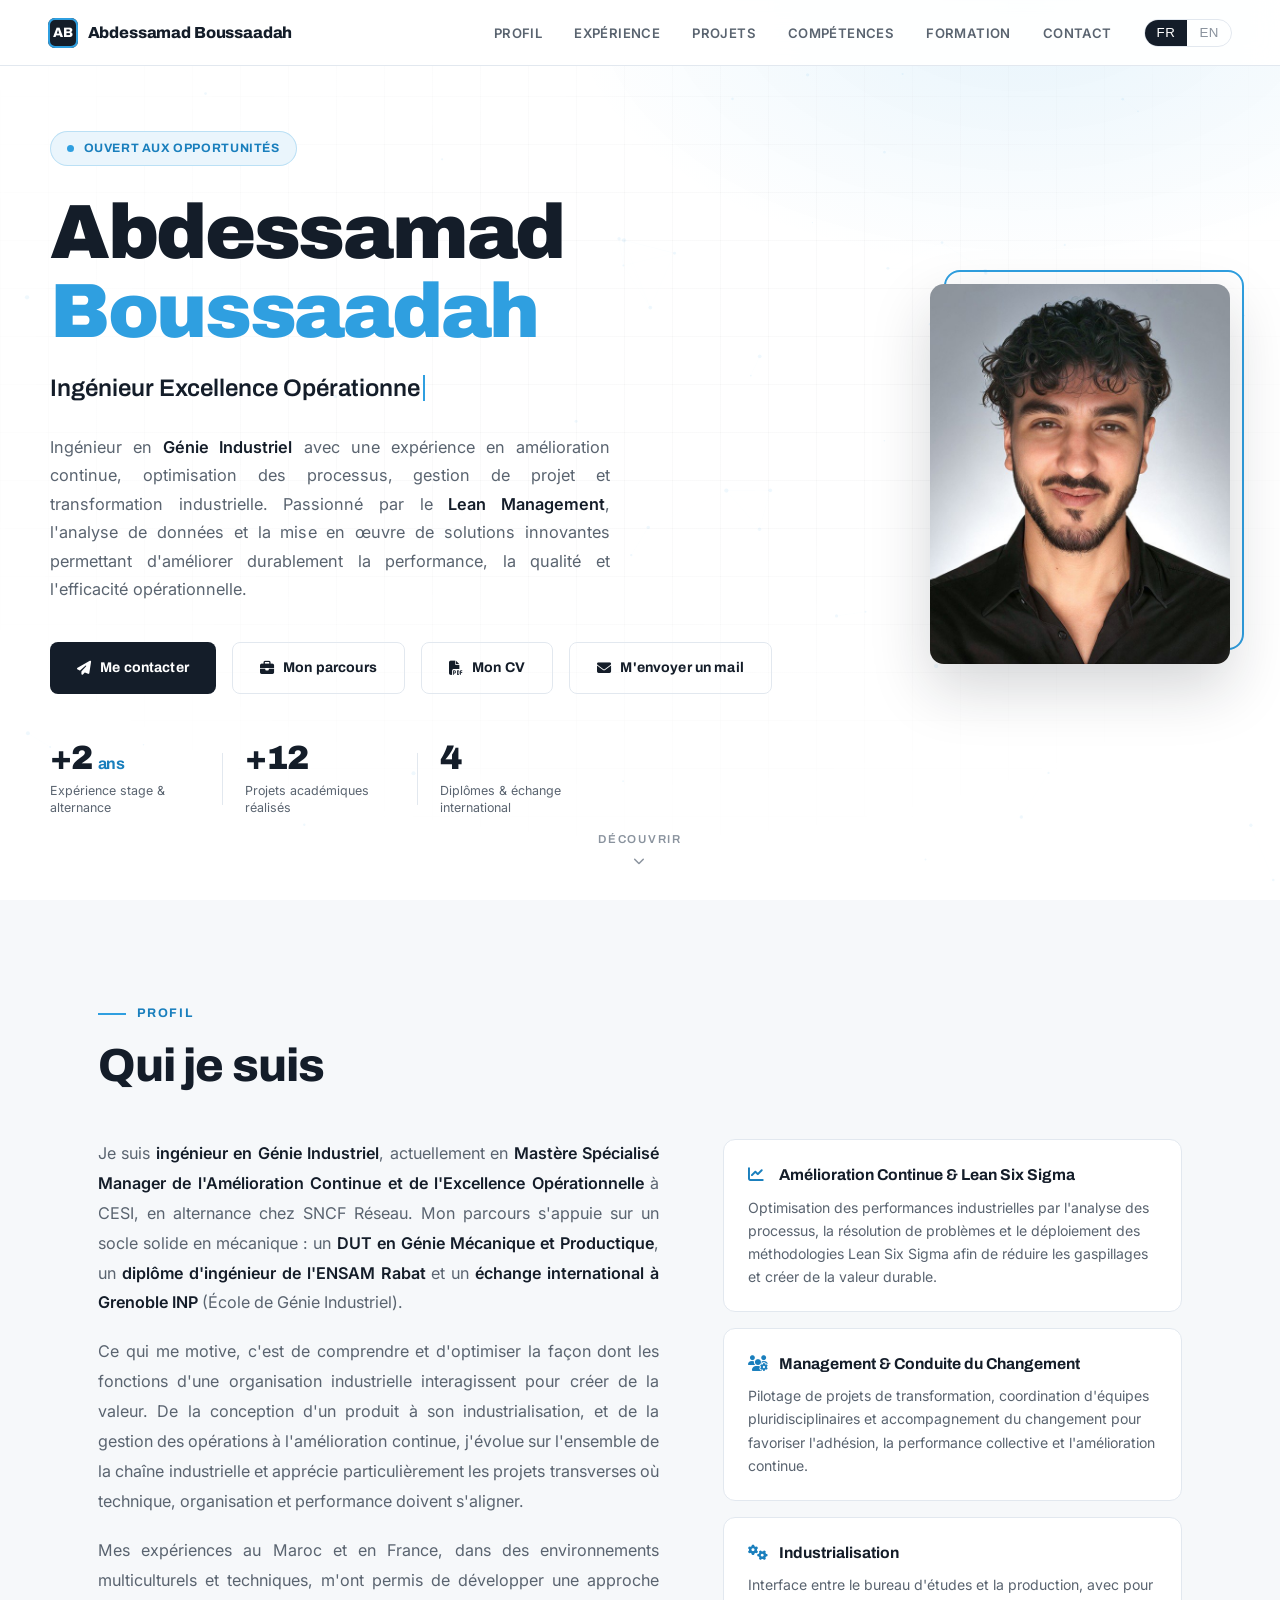
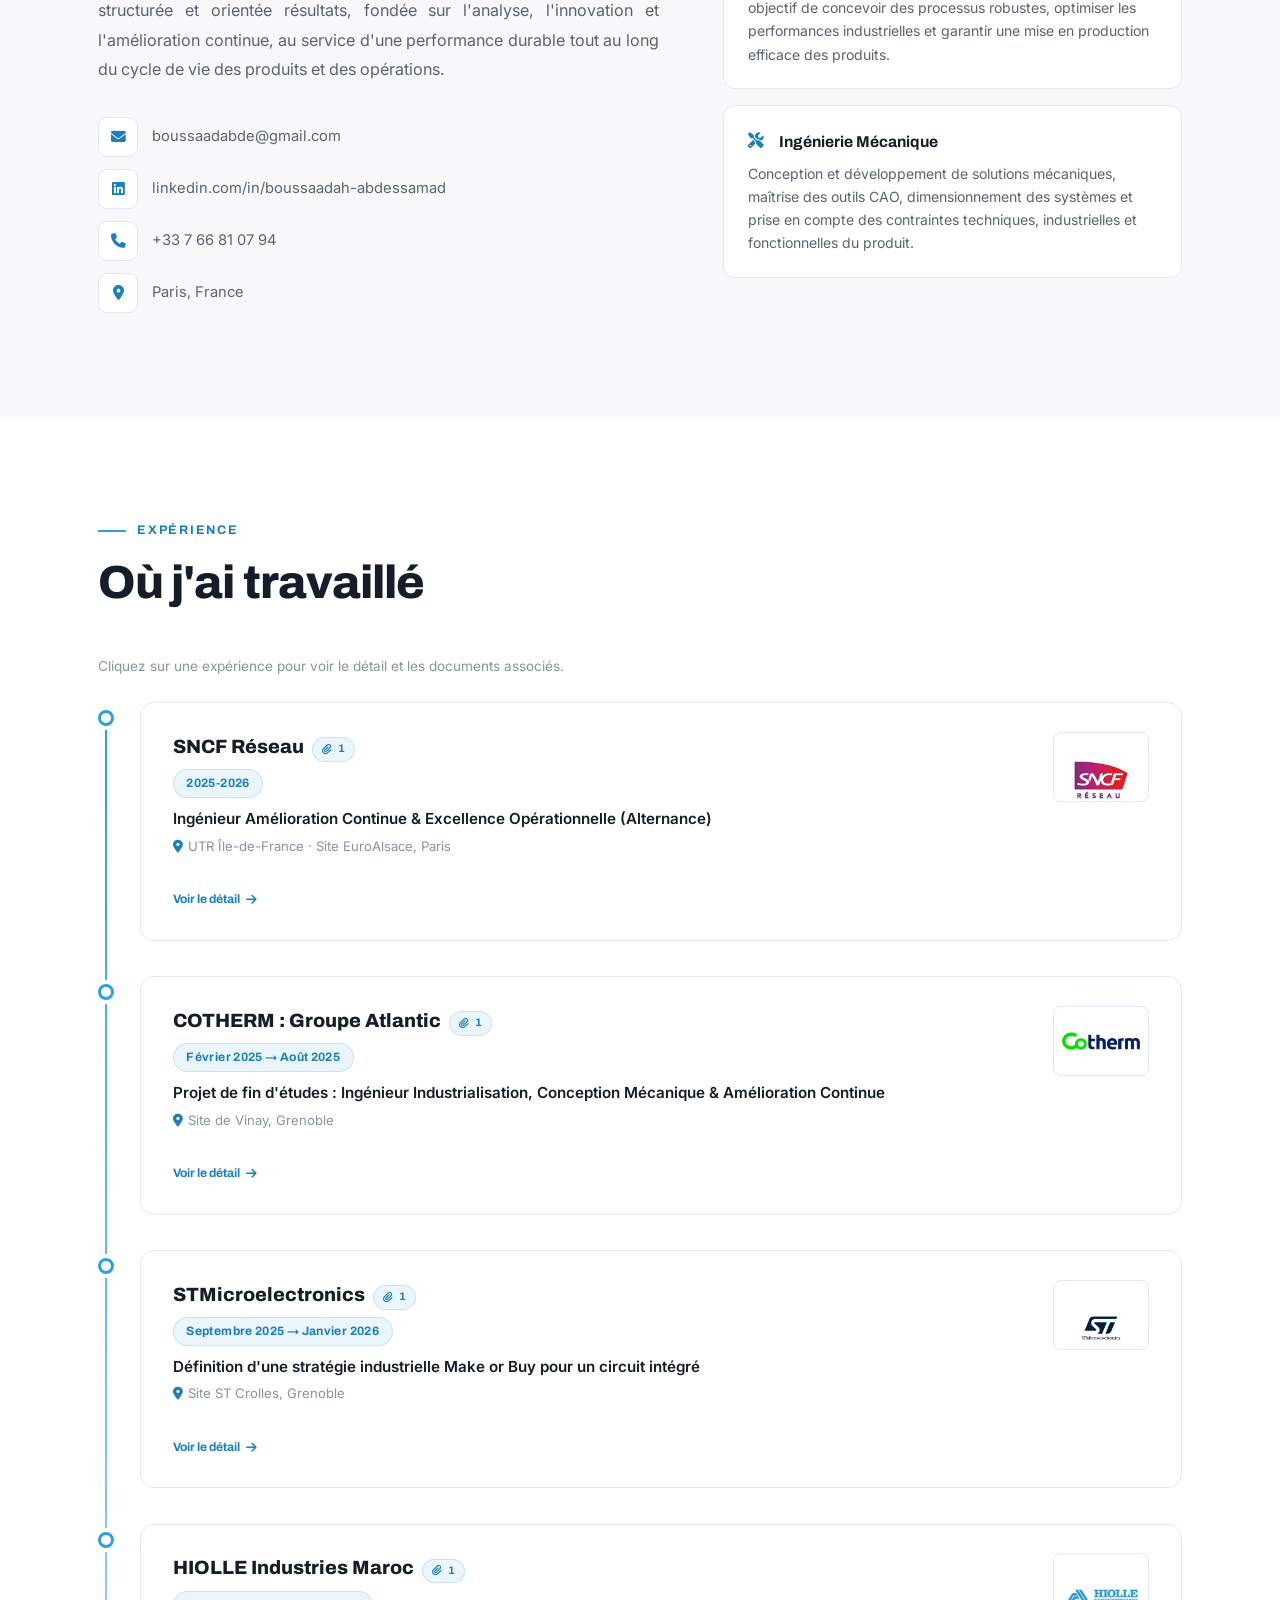
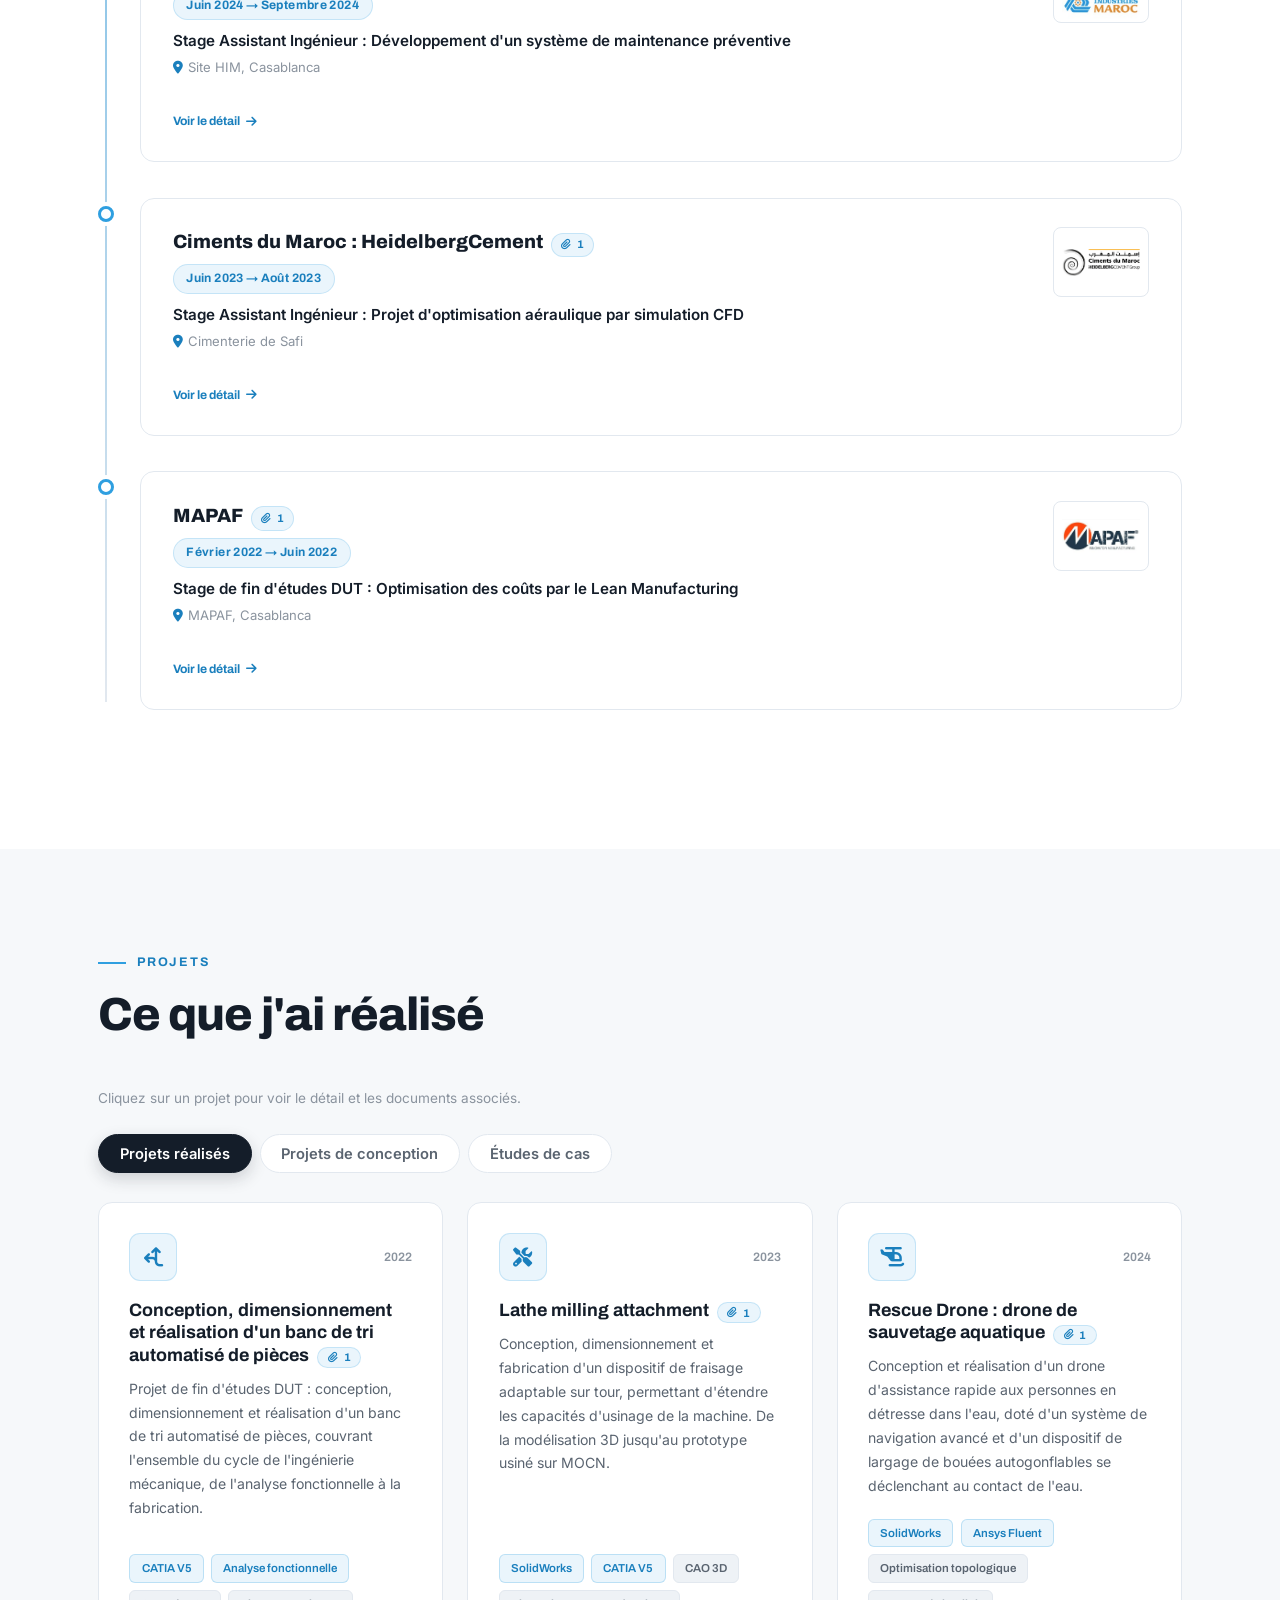
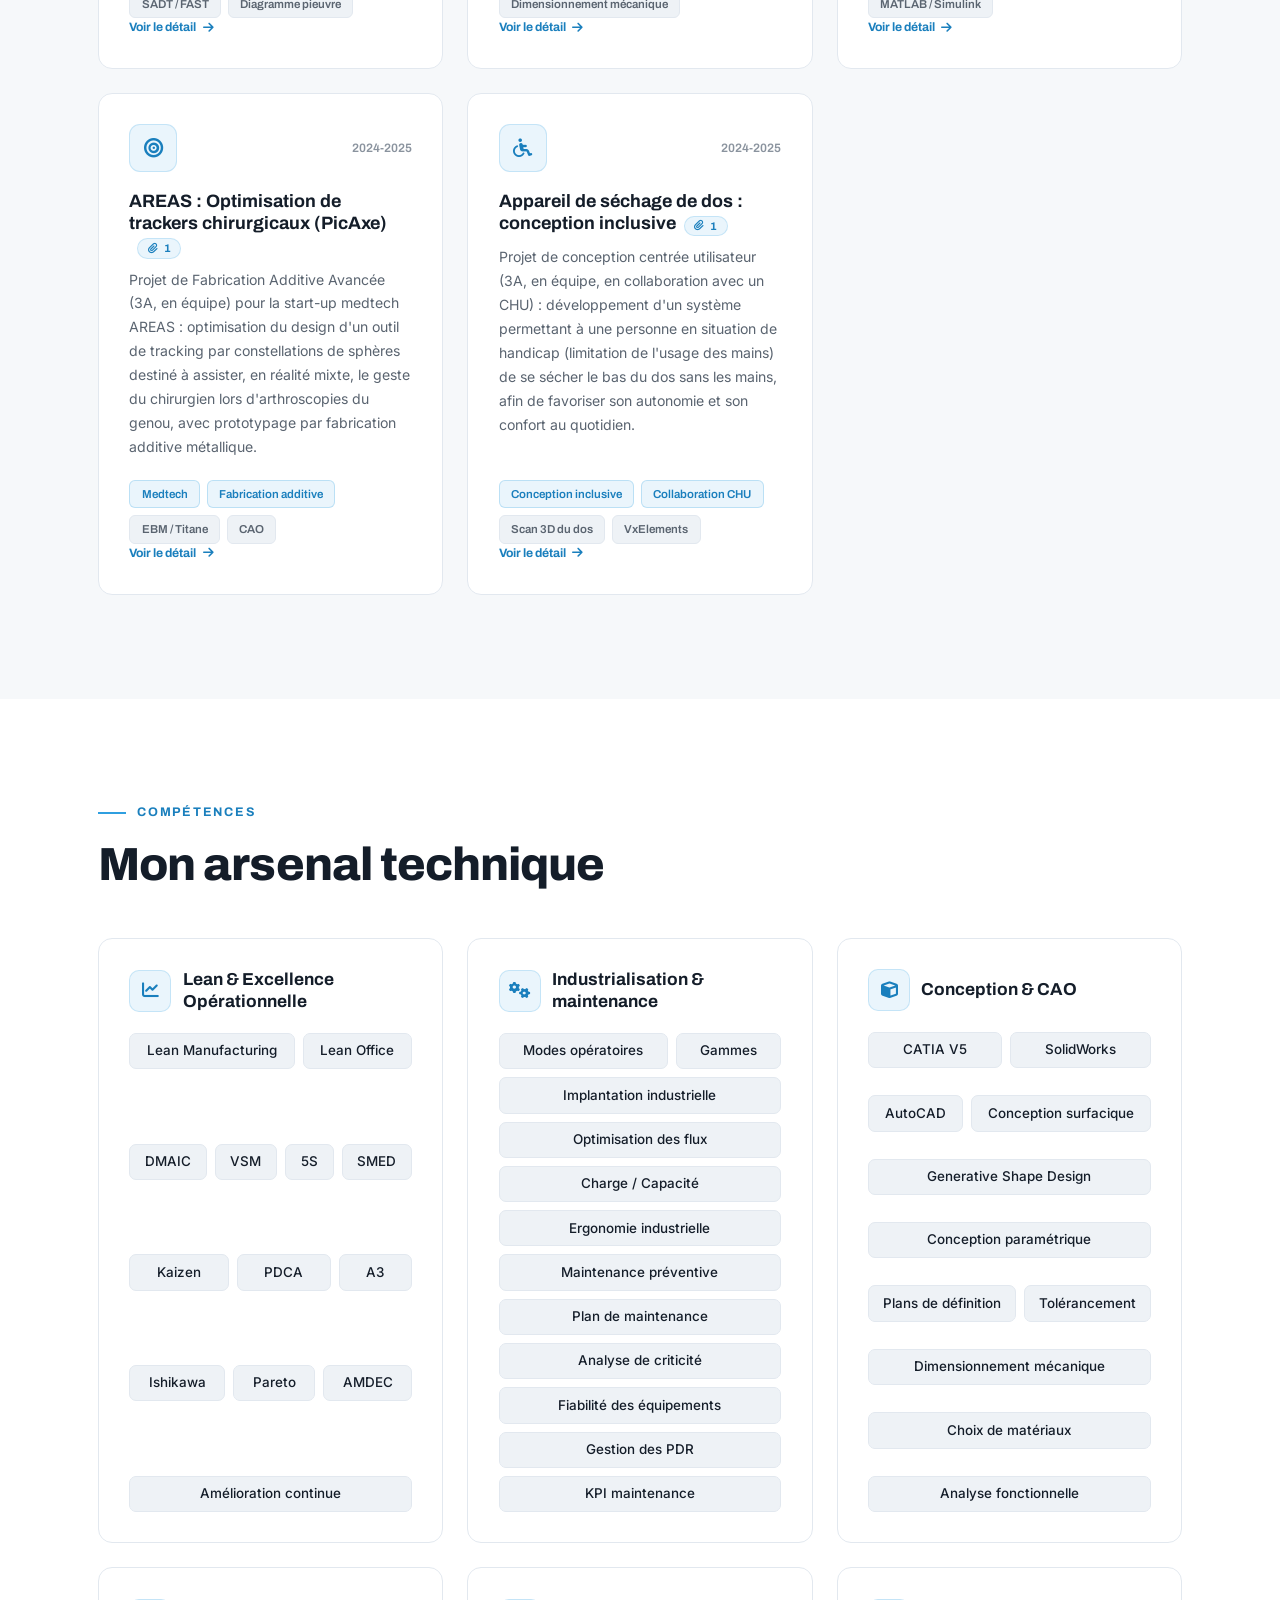
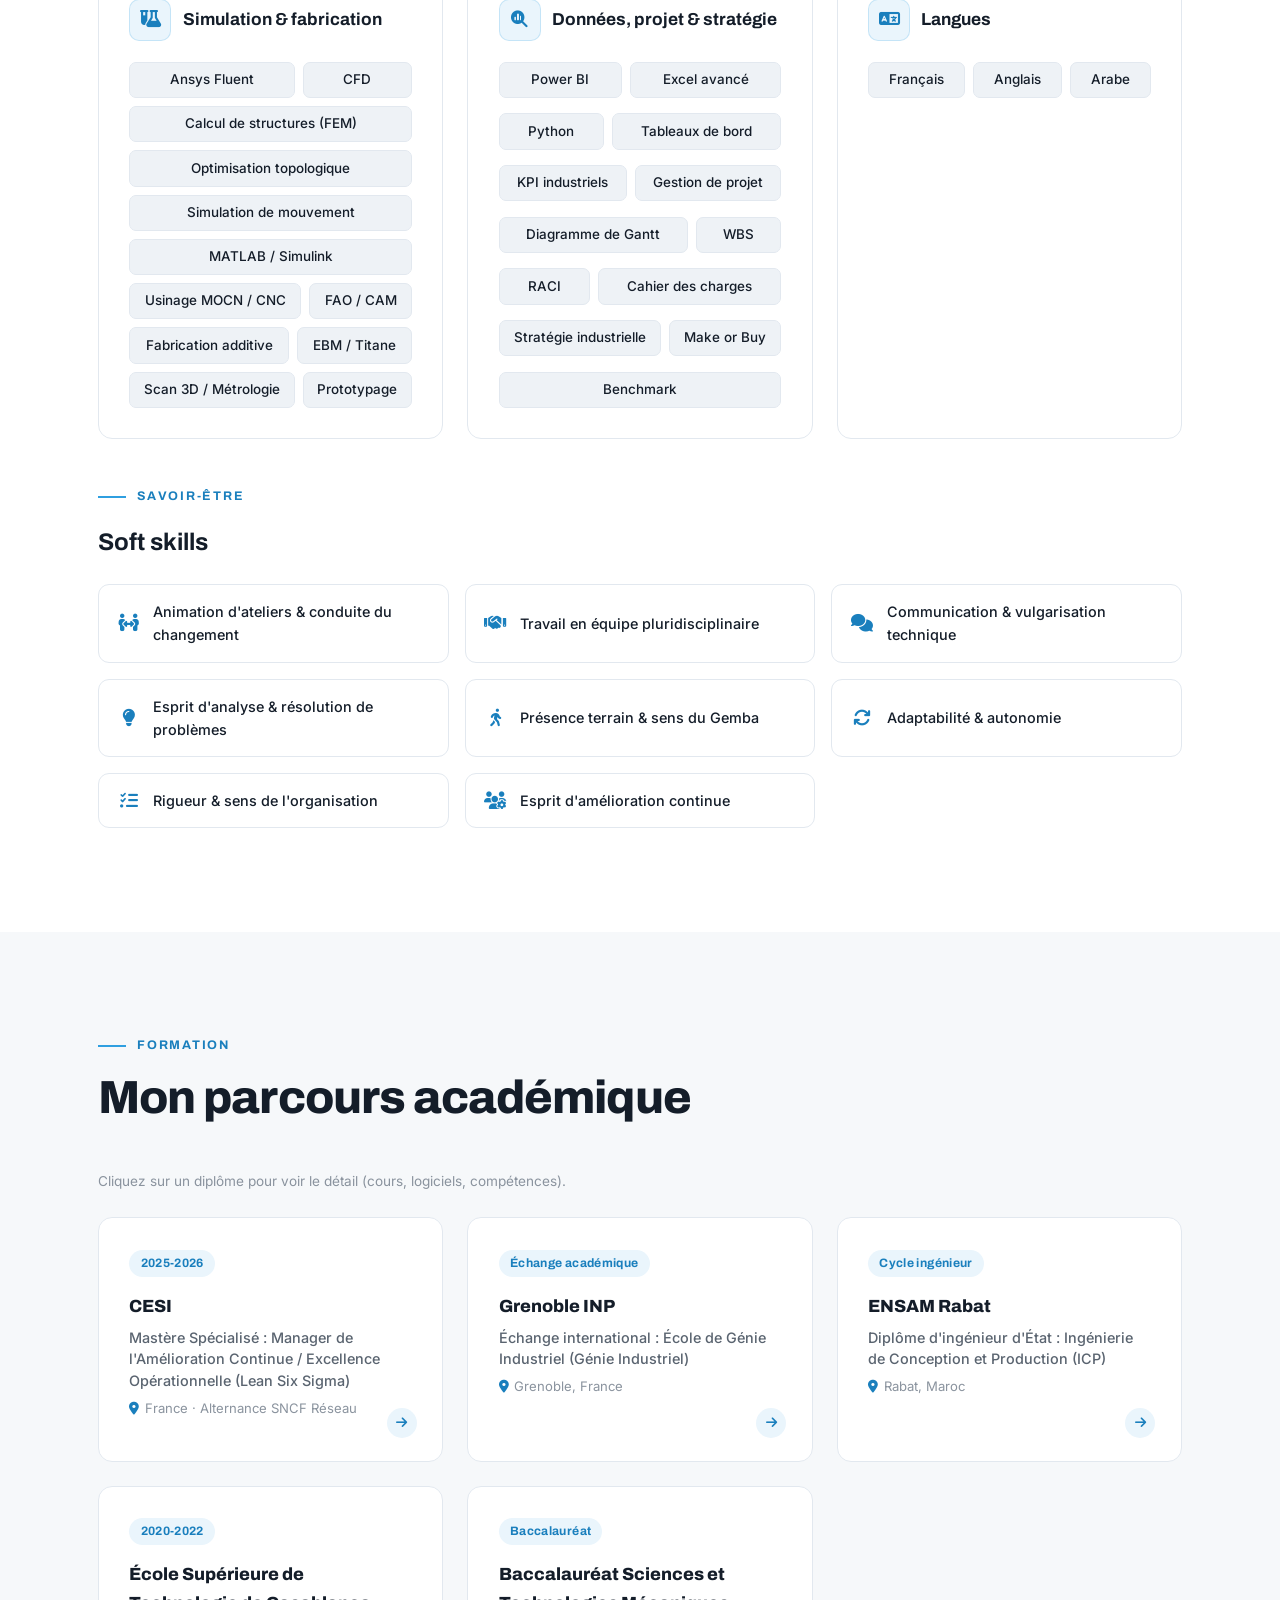
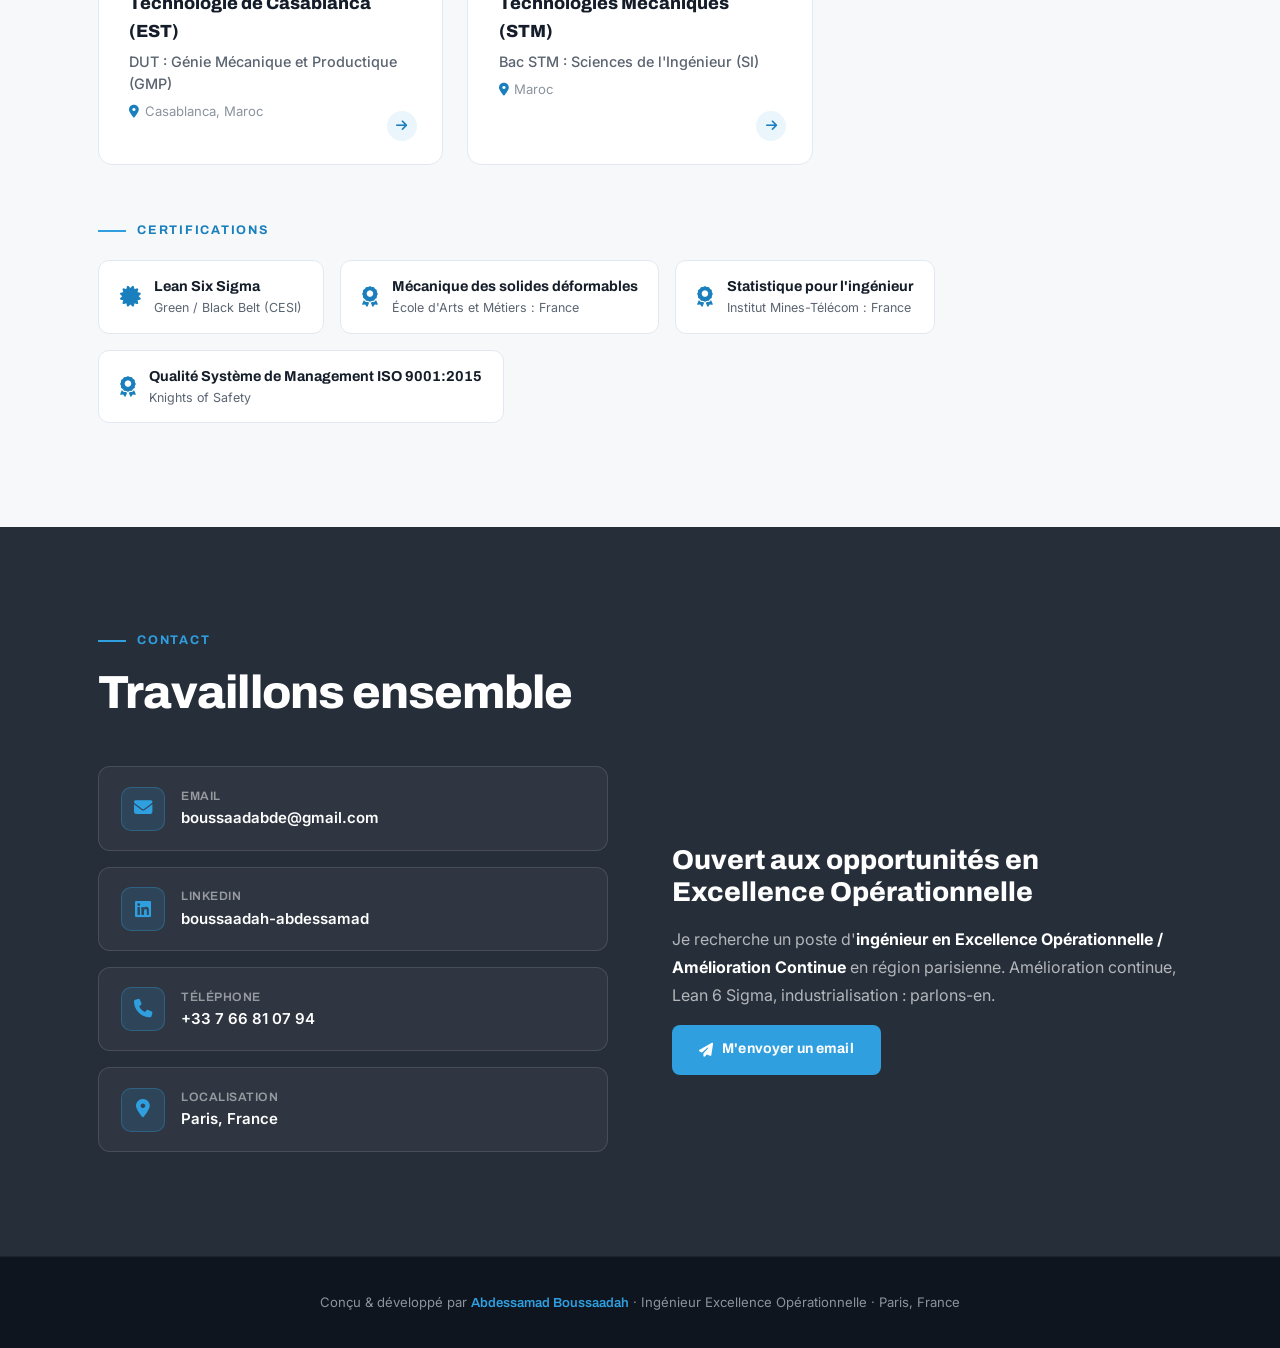
==== index.html @ 0472c618 "Update index.html" ====
<!DOCTYPE html>
<html lang="fr">
<head>
  <meta charset="UTF-8" />
  <meta name="viewport" content="width=device-width, initial-scale=1.0" />
  <title>Abdessamad Boussaadah : Ingénieur Excellence Opérationnelle & Amélioration Continue</title>
  <meta name="description" content="Abdessamad Boussaadah : Ingénieur en Excellence Opérationnelle et Amélioration Continue (Lean 6 Sigma). Génie industriel, industrialisation, ingénierie mécanique. CESI, Grenoble INP, ENSAM Rabat." />
  <link rel="preconnect" href="https://fonts.googleapis.com" />
  <link rel="preconnect" href="https://fonts.gstatic.com" crossorigin />
  <link href="https://fonts.googleapis.com/css2?family=Archivo:wght@400;500;600;700;800;900&family=Inter:wght@300;400;500;600;700&display=swap" rel="stylesheet" />
  <link rel="stylesheet" href="https://cdnjs.cloudflare.com/ajax/libs/font-awesome/6.5.0/css/all.min.css" />
  <style>
    *, *::before, *::after { box-sizing: border-box; margin: 0; padding: 0; }

    :root {
      --navy:      #141d29;   /* bleu marine Safran  */
      --navy2:     #1d2a3a;
      --sky:       #2f9fe0;   /* bleu ciel accent    */
      --sky-dark:  #1a7fbd;
      --sky-soft:  #eaf5fc;
      --bg:        #ffffff;
      --bg2:       #f6f8fa;   /* blanc cassé         */
      --bg3:       #eef2f6;
      --text:      #141d29;
      --muted:     #5a6470;
      --muted2:    #8a939e;
      --border:    #e2e8ef;
      --display:   'Archivo', sans-serif;
      --body:      'Inter', sans-serif;
    }

    html { scroll-behavior: smooth; }

    /* ── Background industriel animé (filigrane global) ── */
    #bg-net {
      position: fixed; inset: 0; z-index: 0;
      width: 100%; height: 100%;
      pointer-events: none;
    }
    /* le contenu passe au-dessus du canvas */
    nav, section, footer, .edu-modal-overlay { position: relative; z-index: 1; }
    nav { z-index: 100; }
    .edu-modal-overlay { z-index: 200; }

    body {
      font-family: var(--body);
      background: var(--bg);
      color: var(--text);
      overflow-x: hidden;
      line-height: 1.6;
    }

    ::-webkit-scrollbar { width: 8px; }
    ::-webkit-scrollbar-track { background: var(--bg2); }
    ::-webkit-scrollbar-thumb { background: var(--sky); border-radius: 4px; }

    /* ── NAV ── */
    nav {
      position: fixed; top: 0; left: 0; right: 0;
      z-index: 100;
      display: flex; align-items: center; justify-content: space-between;
      padding: 1.1rem 3rem;
      background: rgba(255,255,255,0.92);
      backdrop-filter: blur(12px);
      border-bottom: 1px solid var(--border);
      transition: padding .3s, box-shadow .3s;
    }
    nav.scrolled { padding: .7rem 3rem; box-shadow: 0 4px 24px rgba(20,29,41,.06); }
    .nav-logo {
      font-family: var(--display);
      font-size: 1rem; font-weight: 800;
      color: var(--navy); text-decoration: none;
      letter-spacing: -.01em; display: flex; align-items: center; gap: .6rem;
      white-space: nowrap;
    }
    .nav-logo .mark {
      width: 30px; height: 30px; border-radius: 7px;
      background: var(--navy); color: #fff;
      display: grid; place-items: center;
      font-size: .85rem; font-weight: 800;
      box-shadow: inset 0 0 0 2px var(--sky);
    }
    .nav-right { display: flex; align-items: center; gap: 2rem; }
    .nav-links { display: flex; gap: 2rem; list-style: none; }
    .nav-links a {
      font-size: .82rem; font-weight: 600;
      color: var(--muted); text-decoration: none;
      letter-spacing: .03em; text-transform: uppercase;
      transition: color .2s; position: relative;
    }
    .nav-links a::after {
      content: ''; position: absolute; bottom: -6px; left: 0;
      width: 0; height: 2px; background: var(--sky);
      transition: width .25s;
    }
    .nav-links a:hover { color: var(--navy); }
    .nav-links a:hover::after { width: 100%; }

    .lang-switch {
      display: flex; border: 1px solid var(--border); border-radius: 999px;
      overflow: hidden; font-family: var(--display); font-size: .72rem; font-weight: 700;
    }
    .lang-switch button {
      background: none; border: none; cursor: pointer;
      padding: .35rem .75rem; color: var(--muted2);
      letter-spacing: .04em; transition: background .2s, color .2s;
    }
    .lang-switch button.active { background: var(--navy); color: #fff; }

    .hamburger { display: none; flex-direction: column; gap: 5px; cursor: pointer; background: none; border: none; }
    .hamburger span { display: block; width: 24px; height: 2px; background: var(--navy); transition: all .3s; }

    section { position: relative; }

    /* ── HERO ── */
    #hero {
      min-height: 100vh;
      display: flex; align-items: center;
      padding: 7rem 3rem 4rem;
      background:
        radial-gradient(ellipse 60% 50% at 80% 0%, rgba(47,159,224,.12), transparent 60%),
        rgba(255,255,255,.78);
      position: relative; overflow: hidden;
    }
    /* fines lignes "trajectoire" en fond */
    #hero::before {
      content: ''; position: absolute; inset: 0; z-index: 0;
      background-image:
        linear-gradient(rgba(20,29,41,.025) 1px, transparent 1px),
        linear-gradient(90deg, rgba(20,29,41,.025) 1px, transparent 1px);
      background-size: 48px 48px;
      mask-image: radial-gradient(ellipse 80% 70% at 50% 40%, #000 30%, transparent 80%);
      -webkit-mask-image: radial-gradient(ellipse 80% 70% at 50% 40%, #000 30%, transparent 80%);
    }
    .hero-inner {
      max-width: 1180px; margin: 0 auto; width: 100%;
      display: grid; grid-template-columns: 1.4fr auto;
      gap: 5rem; align-items: center;
      position: relative; z-index: 1;
    }
    .hero-tag {
      display: inline-flex; align-items: center; gap: .6rem;
      font-family: var(--display); font-size: .76rem; font-weight: 700;
      color: var(--sky-dark); background: var(--sky-soft);
      border: 1px solid rgba(47,159,224,.25);
      padding: .4rem 1rem; border-radius: 999px;
      letter-spacing: .05em; text-transform: uppercase;
      margin-bottom: 1.8rem; animation: fadeUp .6s ease both;
    }
    .hero-tag .dot { width: 7px; height: 7px; border-radius: 50%; background: var(--sky); animation: pulse 2s infinite; }

    h1.hero-name {
      font-family: var(--display);
      font-size: clamp(2.6rem, 6vw, 4.8rem);
      font-weight: 900; line-height: 1.02;
      letter-spacing: -.03em; color: var(--navy);
      animation: fadeUp .6s .1s ease both;
    }
    h1.hero-name .accent { color: var(--sky); }

    .hero-role {
      font-family: var(--display);
      font-size: clamp(1.05rem, 2.4vw, 1.5rem);
      font-weight: 600; color: var(--muted);
      margin: 1.1rem 0 0; min-height: 1.6em;
      animation: fadeUp .6s .2s ease both;
    }
    #typed-text { color: var(--navy); border-right: 2px solid var(--sky); padding-right: 3px; }

    .hero-desc {
      max-width: 560px; margin: 1.6rem 0 2.4rem;
      color: var(--muted); font-size: 1.02rem; line-height: 1.75;
      text-align: justify; text-justify: inter-word;
      animation: fadeUp .6s .3s ease both;
    }
    .hero-desc strong { color: var(--navy); font-weight: 600; }

    .hero-cta { display: flex; gap: 1rem; flex-wrap: wrap; animation: fadeUp .6s .4s ease both; }
    .btn {
      display: inline-flex; align-items: center; gap: .55rem;
      padding: .85rem 1.7rem; border-radius: 8px;
      font-family: var(--display); font-size: .88rem; font-weight: 700;
      text-decoration: none; transition: all .25s; cursor: pointer; border: none;
      letter-spacing: .01em;
    }
    .btn-primary { background: var(--navy); color: #fff; }
    .btn-primary:hover { background: var(--sky); transform: translateY(-2px); box-shadow: 0 10px 28px rgba(47,159,224,.3); }
    .btn-outline { background: transparent; color: var(--navy); border: 1.5px solid var(--border); }
    .btn-outline:hover { border-color: var(--sky); color: var(--sky-dark); transform: translateY(-2px); }

    /* Stats chiffrées */
    .hero-stats {
      display: flex; gap: 2.8rem; flex-wrap: wrap; margin-top: 3rem;
      animation: fadeUp .6s .5s ease both;
    }
    .stat { position: relative; }
    .stat + .stat::before {
      content: ''; position: absolute; left: -1.4rem; top: 50%; transform: translateY(-50%);
      width: 1px; height: 70%; background: var(--border);
    }
    .stat-n {
      font-family: var(--display); font-size: 2.1rem; font-weight: 900;
      color: var(--navy); line-height: 1; letter-spacing: -.02em;
    }
    .stat-n .stat-u { font-size: 1rem; font-weight: 700; color: var(--sky-dark); }
    .stat-l { font-size: .78rem; color: var(--muted); margin-top: .45rem; max-width: 150px; line-height: 1.35; }

    /* Photo */
    .hero-photo-wrap { position: relative; flex-shrink: 0; align-self: center; }
    .hero-photo-wrap::before {
      content: ''; position: absolute; inset: -14px -14px 14px 14px;
      border: 2px solid var(--sky); border-radius: 16px; z-index: 0;
    }
    .hero-photo {
      width: 300px; height: 380px; border-radius: 14px;
      object-fit: cover; object-position: center;
      position: relative; z-index: 1;
      box-shadow: 0 24px 60px rgba(20,29,41,.18);
      display: block; background: var(--bg3);
    }
    .hero-photo-placeholder {
      width: 300px; height: 380px; border-radius: 14px;
      position: relative; z-index: 1;
      background: linear-gradient(160deg, var(--navy), var(--navy2));
      display: grid; place-items: center; color: var(--sky);
      box-shadow: 0 24px 60px rgba(20,29,41,.18);
      text-align: center; padding: 2rem;
    }
    .hero-photo-placeholder i { font-size: 3rem; margin-bottom: 1rem; opacity: .6; }
    .hero-photo-placeholder span { font-family: var(--display); font-size: .8rem; color: #fff; opacity: .55; line-height: 1.5; }

    .scroll-hint {
      position: absolute; bottom: 2rem; left: 50%; transform: translateX(-50%);
      color: var(--muted2); font-size: .72rem; text-transform: uppercase; letter-spacing: .15em;
      font-family: var(--display); font-weight: 600;
      display: flex; flex-direction: column; align-items: center; gap: .5rem;
      animation: bounce 2.2s infinite; z-index: 1;
    }

    /* ── SECTION COMMON ── */
    .section-wrap { max-width: 1180px; margin: 0 auto; padding: 6.5rem 3rem; }
    .section-eyebrow {
      font-family: var(--display); font-size: .78rem; font-weight: 700;
      color: var(--sky-dark); text-transform: uppercase; letter-spacing: .14em;
      display: flex; align-items: center; gap: .7rem; margin-bottom: 1rem;
    }
    .section-eyebrow::before { content: ''; width: 28px; height: 2px; background: var(--sky); }
    .section-title {
      font-family: var(--display);
      font-size: clamp(1.9rem, 4vw, 2.9rem);
      font-weight: 800; letter-spacing: -.02em; color: var(--navy);
      margin-bottom: 3rem; line-height: 1.1;
    }

    /* ── ABOUT ── */
    #about { background: rgba(246,248,250,.9); }
    .about-grid { display: grid; grid-template-columns: 1.1fr .9fr; gap: 4rem; align-items: start; }
    .about-text p { color: var(--muted); line-height: 1.85; margin-bottom: 1.2rem; font-size: 1.01rem; text-align: justify; text-justify: inter-word; }
    .about-text strong { color: var(--navy); font-weight: 600; }
    .about-contacts { display: flex; flex-direction: column; gap: .75rem; margin-top: 2rem; }
    .contact-item {
      display: flex; align-items: center; gap: .85rem;
      font-size: .92rem; color: var(--muted); text-decoration: none; transition: color .2s;
    }
    .contact-item:hover { color: var(--sky-dark); }
    .contact-icon {
      width: 40px; height: 40px; border-radius: 9px;
      background: #fff; border: 1px solid var(--border);
      display: grid; place-items: center; color: var(--sky-dark); flex-shrink: 0;
    }

    .about-right { display: flex; flex-direction: column; gap: 1rem; }
    .info-card {
      background: #fff; border: 1px solid var(--border);
      border-radius: 12px; padding: 1.4rem 1.5rem;
      transition: border-color .25s, transform .25s, box-shadow .25s;
    }
    .info-card:hover { border-color: var(--sky); transform: translateX(4px); box-shadow: 0 8px 24px rgba(20,29,41,.06); }
    .info-card-head { display: flex; align-items: center; gap: .7rem; font-family: var(--display); font-weight: 700; font-size: .98rem; margin-bottom: .5rem; color: var(--navy); }
    .info-card-head i { color: var(--sky-dark); width: 20px; }
    .info-card p { color: var(--muted); font-size: .88rem; line-height: 1.65; }

    /* ── EXPERIENCE ── */
    #experience { background: rgba(255,255,255,.86); }
    .timeline { position: relative; }
    .timeline::before {
      content: ''; position: absolute; left: 7px; top: 8px; bottom: 8px;
      width: 2px; background: linear-gradient(180deg, var(--sky), var(--border));
    }
    .tl-item { padding-left: 2.6rem; margin-bottom: 2.2rem; position: relative; }
    .tl-dot {
      position: absolute; left: 0; top: 8px;
      width: 16px; height: 16px; border-radius: 50%;
      background: #fff; border: 3px solid var(--sky);
      box-shadow: 0 0 0 4px var(--bg);
    }
    .tl-card {
      background: #fff; border: 1px solid var(--border);
      border-radius: 14px; padding: 1.8rem 2rem;
      transition: border-color .25s, transform .25s, box-shadow .25s;
    }
    .tl-card:hover { border-color: var(--sky); transform: translateX(6px); box-shadow: 0 14px 36px rgba(20,29,41,.07); }
    .tl-head { display: flex; align-items: flex-start; justify-content: space-between; flex-wrap: nowrap; gap: 1rem; margin-bottom: .35rem; }
    .tl-head-left { display: flex; flex-direction: column; gap: .4rem; align-items: flex-start; min-width: 0; }
    .tl-logo {
      flex-shrink: 0; width: 96px; height: 70px; border-radius: 8px;
      background: #fff; border: 1px solid var(--border);
      display: grid; place-items: center; overflow: hidden; padding: 8px;
    }
    .tl-logo img { max-width: 100%; max-height: 100%; object-fit: contain; display: block; }
    .detail-logo {
      position: absolute; top: 1.5rem; right: 4.4rem;
      width: 104px; height: 76px; border-radius: 9px;
      background: #fff; border: 1px solid rgba(255,255,255,.3);
      display: grid; place-items: center; overflow: hidden; padding: 9px;
    }
    .detail-logo:empty { display: none; }
    .detail-logo img { max-width: 100%; max-height: 100%; object-fit: contain; display: block; }
    .tl-company { font-family: var(--display); font-size: 1.2rem; font-weight: 800; color: var(--navy); }
    .tl-date {
      font-family: var(--display); font-size: .76rem; font-weight: 700; color: var(--sky-dark);
      background: var(--sky-soft); border: 1px solid rgba(47,159,224,.2);
      padding: .25rem .8rem; border-radius: 999px; white-space: nowrap; letter-spacing: .03em;
    }
    .tl-role { font-size: .95rem; color: var(--navy); font-weight: 600; margin-bottom: .25rem; }
    .tl-loc { font-size: .82rem; color: var(--muted2); margin-bottom: 1rem; }
    .tl-loc i { margin-right: .35rem; color: var(--sky-dark); }
    .tl-items { list-style: none; display: flex; flex-direction: column; gap: .55rem; }
    .tl-items li { font-size: .9rem; color: var(--muted); padding-left: 1.4rem; position: relative; line-height: 1.65; }
    .tl-items li::before { content: ''; position: absolute; left: 0; top: .55em; width: 6px; height: 6px; border-radius: 1px; background: var(--sky); }
    .tl-items strong { color: var(--navy); font-weight: 600; }

    /* ── PROJECTS ── */
    #projects { background: rgba(246,248,250,.9); }
    .proj-tabs { display: flex; gap: .5rem; flex-wrap: wrap; margin: 0 0 1.8rem; }
    .proj-tab {
      font-family: inherit; font-size: .92rem; font-weight: 600;
      color: var(--muted); background: #fff;
      border: 1px solid var(--border); border-radius: 999px;
      padding: .6rem 1.3rem; cursor: pointer;
      transition: color .2s, background .2s, border-color .2s, box-shadow .2s;
    }
    .proj-tab:hover { color: var(--navy); border-color: var(--sky); }
    .proj-tab.active {
      color: #fff; background: var(--navy);
      border-color: var(--navy); box-shadow: 0 6px 16px rgba(20,29,41,.18);
    }
    .proj-grid { display: grid; grid-template-columns: repeat(auto-fit, minmax(320px, 1fr)); gap: 1.5rem; }
    .proj-card {
      background: #fff; border: 1px solid var(--border);
      border-radius: 14px; padding: 1.9rem;
      transition: border-color .25s, transform .25s, box-shadow .25s;
      display: flex; flex-direction: column; position: relative; overflow: hidden;
    }
    .proj-card::before { content: ''; position: absolute; top: 0; left: 0; right: 0; height: 3px; background: var(--sky); transform: scaleX(0); transform-origin: left; transition: transform .3s; }
    .proj-card:hover::before { transform: scaleX(1); }
    .proj-card:hover { border-color: var(--sky); transform: translateY(-6px); box-shadow: 0 22px 44px rgba(20,29,41,.1); }
    .proj-top { display: flex; align-items: center; justify-content: space-between; margin-bottom: 1.1rem; }
    .proj-icon {
      width: 48px; height: 48px; border-radius: 11px;
      background: var(--sky-soft); border: 1px solid rgba(47,159,224,.2);
      display: grid; place-items: center; color: var(--sky-dark); font-size: 1.2rem;
    }
    .proj-year { font-family: var(--display); font-size: .76rem; font-weight: 600; color: var(--muted2); }
    .proj-name { font-family: var(--display); font-size: 1.12rem; font-weight: 700; margin-bottom: .55rem; color: var(--navy); line-height: 1.25; }
    .proj-desc { font-size: .88rem; color: var(--muted); line-height: 1.7; flex: 1; margin-bottom: 1.3rem; }
    .proj-tags { display: flex; flex-wrap: wrap; gap: .45rem; }
    .tag {
      font-family: var(--display); font-size: .72rem; font-weight: 600;
      padding: .25rem .7rem; border-radius: 6px;
      background: var(--bg3); border: 1px solid var(--border); color: var(--muted);
    }
    .tag.sky { background: var(--sky-soft); border-color: rgba(47,159,224,.25); color: var(--sky-dark); }

    /* ── SKILLS ── */
    #skills { background: rgba(255,255,255,.86); }
    .skills-grid { display: grid; grid-template-columns: repeat(auto-fit, minmax(300px, 1fr)); gap: 1.5rem; align-items: stretch; }
    .skill-cat {
      background: #fff; border: 1px solid var(--border);
      border-radius: 14px; padding: 1.9rem;
      transition: border-color .25s, transform .25s, box-shadow .25s;
      display: flex; flex-direction: column; position: relative; overflow: hidden;
    }
    .skill-cat::before { content: ''; position: absolute; top: 0; left: 0; right: 0; height: 3px; background: var(--sky); transform: scaleX(0); transform-origin: left; transition: transform .3s; }
    .skill-cat:hover::before { transform: scaleX(1); }
    .skill-cat:hover { border-color: var(--sky); transform: translateY(-6px); box-shadow: 0 22px 44px rgba(20,29,41,.1); }
    .skill-cat-head { display: flex; align-items: center; gap: .7rem; font-family: var(--display); font-weight: 700; font-size: 1.08rem; line-height: 1.25; margin-bottom: 1.3rem; color: var(--navy); }
    .skill-cat-head i { width: 42px; height: 42px; border-radius: 10px; background: var(--sky-soft); border: 1px solid rgba(47,159,224,.2); display: grid; place-items: center; color: var(--sky-dark); font-size: 1.05rem; flex-shrink: 0; }
    .skill-tags { display: flex; flex-wrap: wrap; gap: .5rem; flex: 1; align-content: space-between; }
    .stag {
      font-family: var(--body); font-size: .84rem; font-weight: 500;
      padding: .4rem .85rem; border-radius: 7px; flex: 1 1 auto; text-align: center; white-space: nowrap;
      background: var(--bg3); border: 1px solid var(--border); color: var(--text); transition: all .2s;
    }
    .stag:hover { background: var(--sky-soft); border-color: rgba(47,159,224,.3); color: var(--sky-dark); }
    .stag.highlight { background: var(--bg3); border-color: var(--border); color: var(--text); }

    /* Soft skills */
    .soft-block { margin-top: 3rem; }
    .soft-title { font-family: var(--display); font-weight: 700; font-size: 1.5rem; color: var(--navy); margin: .2rem 0 1.4rem; }
    .soft-grid { display: grid; grid-template-columns: repeat(auto-fit, minmax(260px, 1fr)); gap: 1rem; }
    .soft-item { display: flex; align-items: center; gap: .85rem; background: #fff; border: 1px solid var(--border); border-radius: 11px; padding: .95rem 1.15rem; font-size: .9rem; font-weight: 500; color: var(--text); transition: border-color .2s, transform .2s, box-shadow .2s; }
    .soft-item:hover { border-color: var(--sky); transform: translateY(-3px); box-shadow: 0 12px 28px rgba(20,29,41,.07); }
    .soft-item i { color: var(--sky-dark); font-size: 1.1rem; flex-shrink: 0; width: 1.4rem; text-align: center; }

    /* ── EDUCATION ── */
    #education { background: rgba(246,248,250,.9); }
    .edu-grid { display: grid; grid-template-columns: repeat(auto-fit, minmax(300px, 1fr)); gap: 1.5rem; }
    .edu-hint { font-size: .85rem; color: var(--muted2); margin-bottom: 1.5rem; display: flex; align-items: center; gap: .5rem; }
    .edu-card {
      background: #fff; border: 1px solid var(--border);
      border-radius: 14px; padding: 1.9rem;
      transition: border-color .25s, transform .25s, box-shadow .25s;
      position: relative; cursor: pointer; outline: none; padding-bottom: 2.6rem;
    }
    .edu-card:hover, .edu-card:focus-visible { border-color: var(--sky); transform: translateY(-4px); box-shadow: 0 14px 34px rgba(20,29,41,.08); }
    .edu-card:focus-visible { box-shadow: 0 0 0 3px rgba(47,159,224,.35); }
    .edu-year {
      font-family: var(--display); font-size: .76rem; font-weight: 700; color: var(--sky-dark);
      background: var(--sky-soft); padding: .25rem .7rem; border-radius: 999px;
      display: inline-block; margin-bottom: 1rem; letter-spacing: .03em;
    }
    .edu-school { font-family: var(--display); font-size: 1.1rem; font-weight: 800; margin-bottom: .35rem; color: var(--navy); }
    .edu-degree { font-size: .9rem; color: var(--muted); font-weight: 500; margin-bottom: .4rem; line-height: 1.5; }
    .edu-loc { font-size: .82rem; color: var(--muted2); }
    .edu-loc i { margin-right: .35rem; color: var(--sky-dark); }
    .edu-more {
      position: absolute; bottom: 1.4rem; right: 1.6rem;
      width: 30px; height: 30px; border-radius: 50%;
      background: var(--sky-soft); color: var(--sky-dark);
      display: grid; place-items: center; font-size: .8rem;
      transition: background .25s, color .25s, transform .25s;
    }
    .edu-card:hover .edu-more, .edu-card:focus-visible .edu-more { background: var(--sky); color: #fff; transform: translateX(3px); }

    /* ── MODALE FORMATION ── */
    .edu-modal-overlay {
      position: fixed; inset: 0; z-index: 200;
      background: rgba(20,29,41,.55); backdrop-filter: blur(4px);
      display: none; align-items: center; justify-content: center; padding: 1.5rem;
      opacity: 0; transition: opacity .25s;
    }
    .edu-modal-overlay.open { display: flex; opacity: 1; }
    .edu-modal {
      background: #fff; border-radius: 18px; width: 100%; max-width: 640px;
      max-height: 88vh; overflow-y: auto; position: relative;
      box-shadow: 0 30px 80px rgba(20,29,41,.35);
      transform: translateY(20px) scale(.97); transition: transform .3s;
    }
    .edu-modal-overlay.open .edu-modal { transform: translateY(0) scale(1); }
    .edu-modal-close {
      position: absolute; top: 1.1rem; right: 1.1rem;
      width: 38px; height: 38px; border-radius: 50%;
      background: var(--bg2); border: 1px solid var(--border); color: var(--navy);
      cursor: pointer; font-size: 1rem; display: grid; place-items: center;
      transition: background .2s, color .2s; z-index: 2;
    }
    .edu-modal-close:hover { background: var(--navy); color: #fff; }
    .edu-modal-head {
      background: linear-gradient(150deg, var(--navy), var(--navy2));
      color: #fff; padding: 2.2rem 2.2rem 1.8rem; border-radius: 18px 18px 0 0;
    }
    .edu-modal-year {
      font-family: var(--display); font-size: .74rem; font-weight: 700; color: var(--navy);
      background: var(--sky); padding: .25rem .7rem; border-radius: 999px;
      display: inline-block; margin-bottom: .9rem; letter-spacing: .03em;
    }
    .edu-modal-school { font-family: var(--display); font-size: 1.5rem; font-weight: 800; margin-bottom: .4rem; line-height: 1.15; }
    /* espace pour le logo dans la modale détail */
    #detailModal .edu-modal-head { padding-right: 9rem; }
    #detailModal .edu-modal-head:has(.detail-logo:empty) { padding-right: 2.2rem; }
    .edu-modal-degree { font-size: .95rem; color: rgba(255,255,255,.8); line-height: 1.5; margin-bottom: .7rem; }
    .edu-modal-loc { font-size: .82rem; color: var(--sky); }
    .edu-modal-body { padding: 1.8rem 2.2rem 2.2rem; }
    .edu-block { margin-bottom: 1.7rem; }
    .edu-block:last-child { margin-bottom: 0; }
    .edu-block-head {
      font-family: var(--display); font-weight: 700; font-size: .95rem; color: var(--navy);
      display: flex; align-items: center; gap: .6rem; margin-bottom: .9rem;
    }
    .edu-block-head i { color: var(--sky-dark); }
    .edu-block ul { list-style: none; display: flex; flex-direction: column; gap: .5rem; }
    .edu-block ul li { font-size: .88rem; color: var(--muted); padding-left: 1.3rem; position: relative; line-height: 1.6; }
    .edu-block ul li::before { content: ''; position: absolute; left: 0; top: .55em; width: 6px; height: 6px; border-radius: 1px; background: var(--sky); }
    .detail-thesis-box {
      background: var(--sky-soft, #eaf4fb); border-left: 3px solid var(--sky);
      border-radius: 8px; padding: .9rem 1.1rem; color: var(--navy);
      font-size: .9rem; line-height: 1.6; font-style: italic;
    }
    .dx-flow { display: flex; flex-wrap: wrap; align-items: stretch; gap: .4rem; margin: .2rem 0 .4rem; }
    .dx-flow-step {
      flex: 1 1 0; min-width: 110px; background: var(--sky-soft, #eaf4fb);
      border: 1px solid #cfe5f5; border-radius: 8px; padding: .6rem .5rem;
      font-size: .72rem; font-weight: 600; color: var(--navy); text-align: center;
      display: flex; align-items: center; justify-content: center; line-height: 1.3;
    }
    .dx-flow-arrow { display: flex; align-items: center; color: var(--sky); font-size: .8rem; }
    @media (max-width: 640px) {
      .dx-flow { flex-direction: column; }
      .dx-flow-step { min-width: 0; }
      .dx-flow-arrow { transform: rotate(90deg); justify-content: center; }
    }
    @media (max-width: 720px) { .dx-grid { grid-template-columns: 1fr; } }
    .dx-panel { border: 1px solid var(--border); border-radius: 10px; overflow: hidden; }
    .dx-panel-head { background: var(--navy); color: #fff; font-size: .72rem; font-weight: 700; text-transform: uppercase; letter-spacing: .04em; padding: .55rem .8rem; text-align: center; }
    .dx-rows { padding: .3rem .8rem; }
    .dx-row { display: flex; justify-content: space-between; align-items: center; padding: .5rem 0; border-bottom: 1px solid var(--border); font-size: .82rem; }
    .dx-row:last-child { border-bottom: none; }
    .dx-row .k { color: var(--muted); }
    .dx-row .val { font-weight: 700; color: var(--navy); font-variant-numeric: tabular-nums; }
    .dx-table { width: 100%; border-collapse: collapse; font-size: .8rem; }
    .dx-table th, .dx-table td { padding: .5rem .55rem; border-bottom: 1px solid var(--border); }
    .dx-table th { text-align: center; }
    .dx-table td { text-align: center; font-variant-numeric: tabular-nums; font-feature-settings: 'tnum'; }
    .dx-table thead th { background: var(--navy); color: #fff; font-weight: 600; font-size: .72rem; }
    .dx-table th:first-child, .dx-table td:first-child { text-align: left; color: var(--muted); }
    .dx-table td.s1 { color: var(--navy); font-weight: 600; }
    .dx-table td.s2 { color: var(--sky-dark, #1d6fa5); font-weight: 700; }
    .dx-table td.s3 { color: #5d8a1e; font-weight: 600; }
    .dx-table tr.dx-score td { background: #f5f9fc; font-weight: 800; font-size: .88rem; }
    .dx-table td.win { background: var(--sky-soft, #eaf4fb); }
    .dx-reco { margin: 1rem 0; background: #fff8e8; border: 1px solid #f0dca0; border-radius: 8px; padding: .8rem 1rem; font-size: .85rem; color: var(--navy); text-align: center; }
    .dx-reco strong { color: #b8860b; }
    .dx-impacts { display: flex; flex-wrap: wrap; gap: .8rem; align-items: center; background: #f5f9fc; border-radius: 10px; padding: 1rem; }
    .dx-impacts .ttl { font-size: .74rem; font-weight: 700; text-transform: uppercase; color: var(--navy); letter-spacing: .03em; flex: 1 1 100%; }
    .dx-impact { text-align: center; flex: 1 1 auto; min-width: 80px; }
    .dx-impact .v { font-family: 'Archivo', sans-serif; font-size: 1.25rem; font-weight: 800; color: var(--sky); line-height: 1; font-variant-numeric: tabular-nums; }
    .dx-impact .l { font-size: .66rem; color: var(--muted); margin-top: .3rem; line-height: 1.3; }
    /* MAPAF charts */
    .dx-charts { display: grid; grid-template-columns: repeat(auto-fit, minmax(220px, 1fr)); gap: 1rem; margin: 1rem 0; }
    .dx-chart { border: 1px solid var(--border); border-radius: 10px; padding: .9rem; }
    .dx-chart-h { font-size: .74rem; font-weight: 700; text-transform: uppercase; letter-spacing: .03em; color: var(--navy); margin-bottom: .8rem; text-align: center; }
    .dx-legend { display: flex; flex-direction: column; gap: .4rem; }
    .dx-leg { display: flex; align-items: center; gap: .5rem; font-size: .78rem; }
    .dx-leg .sw { width: 11px; height: 11px; border-radius: 2px; flex-shrink: 0; }
    .dx-leg .lab { flex: 1; color: var(--navy); }
    .dx-leg .num { font-variant-numeric: tabular-nums; font-weight: 700; color: var(--navy); }
    .dx-leg .pct { font-variant-numeric: tabular-nums; color: var(--muted); width: 38px; text-align: right; }
    .dx-ba { display: flex; align-items: flex-end; justify-content: center; gap: 1.4rem; height: 130px; padding-top: .5rem; }
    .dx-ba-col { display: flex; flex-direction: column; align-items: center; gap: .3rem; }
    .dx-ba-bar { width: 46px; background: #6b4c9a; border-radius: 4px 4px 0 0; }
    .dx-ba-bar.after { background: #7aa93c; }
    .dx-ba-val { font-size: .8rem; font-weight: 700; color: var(--navy); }
    .dx-ba-lab { font-size: .64rem; color: var(--muted); text-transform: uppercase; }
    .dx-stacks { display: flex; justify-content: center; gap: 1.6rem; align-items: flex-end; }
    .dx-stack { width: 60px; }
    .dx-stack-lab { text-align: center; font-size: .64rem; color: var(--muted); text-transform: uppercase; margin-top: .4rem; }
    .dx-seg { display: flex; align-items: center; justify-content: center; font-size: .7rem; font-weight: 700; color: #fff; }
    .dx-cmp { display: flex; flex-wrap: wrap; justify-content: center; gap: .8rem; margin: 1rem 0; }
    .dx-cmp-card { flex: 1 1 160px; max-width: 240px; border: 1px solid var(--border); border-radius: 10px; padding: .9rem .7rem 1rem; text-align: center; display: flex; flex-direction: column; }
    .dx-cmp-h { font-size: .74rem; font-weight: 700; color: var(--navy); margin-bottom: .15rem; min-height: 2.1em; display: flex; align-items: center; justify-content: center; line-height: 1.2; }
    .dx-cmp-sub { font-size: .62rem; color: var(--muted); margin-bottom: .8rem; min-height: 1.4em; }
    .dx-cmp-bars { display: flex; align-items: flex-end; justify-content: center; gap: .9rem; height: 110px; border-bottom: 1px solid var(--border); }
    .dx-cmp-col { display: flex; flex-direction: column; align-items: center; justify-content: flex-end; height: 100%; }
    .dx-cmp-bar { width: 36px; border-radius: 4px 4px 0 0; background: #c4c8cf; flex-shrink: 0; }
    .dx-cmp-bar.aft { background: #2f6fb0; }
    .dx-cmp-val { font-size: .76rem; font-weight: 700; color: var(--navy); font-variant-numeric: tabular-nums; margin-bottom: .25rem; }
    .dx-cmp-lab { font-size: .58rem; color: var(--muted); text-transform: uppercase; margin-top: .3rem; }
    .dx-cmp-delta { margin-top: .7rem; font-size: .82rem; font-weight: 800; color: #5d8a1e; font-variant-numeric: tabular-nums; }
    .dx-perf { display: flex; flex-direction: column; gap: .7rem; }
    .dx-chart.wide { grid-column: 1 / -1; }
    .dx-chart.wide .dx-perf { display: grid; grid-template-columns: repeat(auto-fit, minmax(240px, 1fr)); gap: .7rem 1.8rem; }
    .dx-perf-item { font-size: .76rem; }
    .dx-perf-k { color: var(--navy); font-weight: 600; margin-bottom: .35rem; display: flex; justify-content: space-between; align-items: baseline; }
    .dx-perf-k .pd { color: #5d8a1e; font-weight: 700; font-variant-numeric: tabular-nums; font-size: .72rem; }
    .dx-perf-track { display: grid; grid-template-columns: 48px 1fr auto; align-items: center; gap: .4rem; margin-bottom: .25rem; }
    .dx-perf-track .tag { font-size: .58rem; color: var(--muted); text-transform: uppercase; }
    .dx-perf-track .bar { height: 14px; border-radius: 3px; min-width: 6px; }
    .dx-perf-track .bar.init { background: #2f6fb0; }
    .dx-perf-track .bar.targ { background: #6a9a3a; }
    .dx-perf-track .num { font-size: .72rem; font-weight: 700; color: var(--navy); font-variant-numeric: tabular-nums; white-space: nowrap; text-align: right; }
    .dx-perf-row { display: grid; grid-template-columns: 1.3fr 1fr 1fr auto; gap: .5rem; align-items: center; padding: .45rem 0; border-bottom: 1px solid var(--border); font-size: .76rem; }
    .dx-perf-row:last-child { border-bottom: none; }
    .dx-perf-row .pk { color: var(--navy); }
    .dx-perf-bar { height: 14px; border-radius: 3px; display: flex; align-items: center; padding-left: .35rem; color: #fff; font-size: .64rem; font-weight: 700; font-variant-numeric: tabular-nums; min-width: 24px; }
    .dx-perf-bar.init { background: #2f6fb0; }
    .dx-perf-bar.targ { background: #5d8a1e; }
    .dx-perf-imp { color: #5d8a1e; font-weight: 700; font-variant-numeric: tabular-nums; font-size: .72rem; text-align: right; }
    .dx-perf-head { display: grid; grid-template-columns: 1.3fr 1fr 1fr auto; gap: .5rem; font-size: .64rem; color: var(--muted); text-transform: uppercase; padding-bottom: .3rem; }
    .edu-chips { display: flex; flex-wrap: wrap; gap: .5rem; align-content: flex-start; }
    .edu-chips span {
      font-family: var(--display); font-size: .78rem; font-weight: 600;
      padding: .35rem .8rem; border-radius: 7px;
      background: var(--sky-soft); border: 1px solid rgba(47,159,224,.25); color: var(--sky-dark);
    }

    /* cartes expérience / projet cliquables */
    .tl-card, .proj-card { cursor: pointer; outline: none; }
    .tl-card:focus-visible, .proj-card:focus-visible { box-shadow: 0 0 0 3px rgba(47,159,224,.35); border-color: var(--sky); }
    .card-more {
      display: inline-flex; align-items: center; gap: .4rem;
      font-family: var(--display); font-size: .76rem; font-weight: 700; color: var(--sky-dark);
      margin-top: 1.1rem;
    }
    .card-more i { transition: transform .25s; }
    .tl-card:hover .card-more i, .proj-card:hover .card-more i { transform: translateX(4px); }
    .proj-card .card-more { margin-top: auto; }
    /* badge "documents" sur les cartes */
    .doc-count {
      display: inline-flex; align-items: center; gap: .35rem;
      font-family: var(--display); font-size: .7rem; font-weight: 700;
      color: var(--sky-dark); background: var(--sky-soft);
      border: 1px solid rgba(47,159,224,.2); border-radius: 999px;
      padding: .15rem .6rem; margin-left: .5rem;
    }

    /* bloc documents dans la modale */
    .edu-docs { display: flex; flex-direction: column; gap: .6rem; }
    .edu-doc {
      display: flex; align-items: center; gap: .9rem;
      background: var(--bg2); border: 1px solid var(--border);
      border-radius: 10px; padding: .8rem 1rem;
      text-decoration: none; color: var(--navy);
      transition: border-color .2s, transform .2s, background .2s;
    }
    .edu-doc:hover { border-color: var(--sky); transform: translateX(4px); background: var(--sky-soft); }
    .edu-doc-icon {
      width: 38px; height: 38px; border-radius: 9px; flex-shrink: 0;
      display: grid; place-items: center; font-size: 1.05rem; color: #fff;
    }
    .edu-doc-icon.pdf { background: #d9453b; }
    .edu-doc-icon.link { background: var(--sky); }
    .edu-doc-icon.img { background: #2fae6a; }
    .edu-doc-icon.doc { background: var(--navy); }
    .edu-doc-txt { flex: 1; min-width: 0; }
    .edu-doc-name { font-family: var(--display); font-weight: 700; font-size: .88rem; }
    .edu-doc-sub { font-size: .76rem; color: var(--muted2); }
    .edu-doc-go { color: var(--muted2); font-size: .85rem; }
    .edu-doc:hover .edu-doc-go { color: var(--sky-dark); }
    .edu-empty { font-size: .85rem; color: var(--muted2); font-style: italic; }

    /* Visionneuse de document intégrée */
    /* Modale CV plein écran */
    .cv-modal { position: fixed; inset: 0; z-index: 200; display: none; align-items: center; justify-content: center; padding: 2vh 2vw; background: rgba(20,29,41,.72); backdrop-filter: blur(4px); }
    .cv-modal.open { display: flex; }
    .cv-modal-inner { width: min(900px, 96vw); height: 92vh; background: #fff; border-radius: 14px; overflow: hidden; display: flex; flex-direction: column; box-shadow: 0 30px 70px rgba(0,0,0,.4); }
    .cv-modal-bar { display: flex; align-items: center; justify-content: space-between; gap: .8rem; padding: .8rem 1rem; background: var(--navy); color: #fff; flex-wrap: wrap; }
    .cv-modal-title { font-family: var(--display); font-weight: 700; font-size: .95rem; display: inline-flex; align-items: center; gap: .5rem; }
    .cv-modal-actions { display: flex; gap: .5rem; flex-wrap: wrap; }
    .cv-btn { display: inline-flex; align-items: center; gap: .4rem; font-family: var(--display); font-weight: 600; font-size: .78rem; padding: .45rem .8rem; border-radius: 7px; border: 1px solid rgba(255,255,255,.35); background: rgba(255,255,255,.1); color: #fff; cursor: pointer; text-decoration: none; transition: background .2s, border-color .2s; }
    .cv-btn:hover { background: var(--sky); border-color: var(--sky); }
    .cv-btn.close:hover { background: #d9453b; border-color: #d9453b; }
    .cv-modal-frame { flex: 1; background: #f3f5f8; min-height: 0; }
    .cv-modal-frame iframe { width: 100%; height: 100%; border: 0; display: block; }
    .cv-modal-fallback { padding: 2.5rem 1.6rem; text-align: center; color: var(--muted2); font-size: .92rem; }
    .cv-modal-fallback a { color: var(--sky-dark); font-weight: 600; text-decoration: none; }
    @media (max-width: 560px) { .cv-modal-inner { height: 94vh; } .cv-modal-title span:last-child { display: none; } }

    .doc-viewer { margin-top: 1rem; border: 1px solid var(--border); border-radius: 12px; overflow: hidden; background: #fff; box-shadow: 0 14px 34px rgba(20,29,41,.1); }
    .doc-viewer-bar { display: flex; align-items: center; justify-content: space-between; gap: .8rem; padding: .65rem .85rem; background: var(--navy); color: #fff; flex-wrap: wrap; }
    .doc-viewer-name { font-family: var(--display); font-weight: 700; font-size: .85rem; min-width: 0; overflow: hidden; text-overflow: ellipsis; white-space: nowrap; }
    .doc-viewer-actions { display: flex; gap: .5rem; flex-shrink: 0; }
    .doc-viewer-btn { display: inline-flex; align-items: center; gap: .4rem; font-family: var(--display); font-weight: 600; font-size: .76rem; padding: .4rem .7rem; border-radius: 7px; border: 1px solid rgba(255,255,255,.35); background: rgba(255,255,255,.1); color: #fff; cursor: pointer; text-decoration: none; transition: background .2s, border-color .2s; }
    .doc-viewer-btn:hover { background: var(--sky); border-color: var(--sky); }
    .doc-viewer-btn.close:hover { background: #d9453b; border-color: #d9453b; }
    .doc-viewer-frame { background: #f3f5f8; }
    .doc-viewer-frame iframe { display: block; width: 100%; height: 70vh; border: 0; }
    .doc-viewer-frame img { display: block; width: 100%; height: auto; max-height: 78vh; object-fit: contain; background: #f3f5f8; }
    .doc-viewer-fallback { padding: 2rem 1.4rem; text-align: center; color: var(--muted2); font-size: .9rem; }
    .doc-viewer-fallback a { color: var(--sky-dark); font-weight: 600; text-decoration: none; }
    .doc-viewer-fallback a:hover { text-decoration: underline; }
    @media (max-width: 560px) { .doc-viewer-frame iframe { height: 60vh; } }

    .certs-block { margin-top: 3.5rem; }
    .certs-row { display: flex; flex-wrap: wrap; gap: 1rem; margin-top: 1.2rem; }
    .cert-badge {
      display: flex; align-items: center; gap: .85rem;
      background: #fff; border: 1px solid var(--border);
      border-radius: 11px; padding: .9rem 1.3rem;
      transition: border-color .25s, transform .2s;
    }
    .cert-badge:hover { border-color: var(--sky); transform: translateY(-2px); }
    .cert-badge i { color: var(--sky-dark); font-size: 1.3rem; }
    .cert-badge .ct { font-family: var(--display); font-weight: 700; font-size: .9rem; color: var(--navy); }
    .cert-badge span { color: var(--muted); font-size: .78rem; display: block; }

    /* ── CONTACT ── */
    #contact { background: rgba(20,29,41,.92); color: #fff; }
    #contact .section-eyebrow { color: var(--sky); }
    #contact .section-eyebrow::before { background: var(--sky); }
    #contact .section-title { color: #fff; }
    .contact-grid { display: grid; grid-template-columns: 1fr 1fr; gap: 4rem; align-items: center; }
    .contact-links { display: flex; flex-direction: column; gap: 1rem; }
    .contact-link-card {
      display: flex; align-items: center; gap: 1rem;
      background: rgba(255,255,255,.04); border: 1px solid rgba(255,255,255,.12);
      border-radius: 12px; padding: 1.2rem 1.4rem;
      text-decoration: none; color: #fff; transition: border-color .25s, transform .2s, background .2s;
    }
    .contact-link-card:hover { border-color: var(--sky); transform: translateX(5px); background: rgba(47,159,224,.08); }
    .clc-icon {
      width: 44px; height: 44px; border-radius: 10px;
      background: rgba(47,159,224,.15); border: 1px solid rgba(47,159,224,.3);
      display: grid; place-items: center; color: var(--sky); font-size: 1.15rem; flex-shrink: 0;
    }
    .clc-label { font-size: .76rem; color: rgba(255,255,255,.5); font-family: var(--display); font-weight: 600; text-transform: uppercase; letter-spacing: .04em; }
    .clc-val { font-weight: 600; font-size: .94rem; }
    .contact-cta h3 { font-family: var(--display); font-size: 1.7rem; font-weight: 800; margin-bottom: 1rem; line-height: 1.2; }
    .contact-cta p { color: rgba(255,255,255,.65); line-height: 1.75; margin-bottom: 1rem; }
    .contact-cta strong { color: #fff; }

    /* ── FOOTER ── */
    footer {
      background: #0e151f; text-align: center; padding: 2.2rem;
      color: var(--muted2); font-size: .82rem; border-top: 1px solid rgba(255,255,255,.06);
    }
    footer span { color: var(--sky); font-family: var(--display); font-weight: 600; }

    /* ── ANIMATIONS ── */
    @keyframes fadeUp { from { opacity: 0; transform: translateY(24px); } to { opacity: 1; transform: translateY(0); } }
    @keyframes pulse { 0%,100% { opacity: 1; transform: scale(1); } 50% { opacity: .4; transform: scale(.8); } }
    @keyframes bounce { 0%,100% { transform: translateX(-50%) translateY(0); } 50% { transform: translateX(-50%) translateY(7px); } }
    .reveal { opacity: 0; transform: translateY(30px); transition: opacity .7s ease, transform .7s ease; }
    .reveal.visible { opacity: 1; transform: translateY(0); }

    @media (prefers-reduced-motion: reduce) {
      *, *::before, *::after { animation: none !important; transition: none !important; }
      .reveal { opacity: 1; transform: none; }
    }

    /* ── RESPONSIVE ── */
    @media (max-width: 768px) {
      nav { padding: 1rem 1.4rem; }
      nav.scrolled { padding: .7rem 1.4rem; }
      .logo-name { display: none; }
      .nav-links {
        display: none; flex-direction: column; position: absolute; top: 100%; left: 0; right: 0;
        background: #fff; padding: 1.5rem 1.4rem; gap: 1.2rem; border-bottom: 1px solid var(--border);
        box-shadow: 0 12px 24px rgba(20,29,41,.08);
      }
      .nav-links.open { display: flex; }
      .hamburger { display: flex; }
      .section-wrap { padding: 4.5rem 1.4rem; }
      #hero { padding: 6rem 1.4rem 4rem; }
      .hero-inner { grid-template-columns: 1fr; text-align: center; gap: 2.5rem; }
      .hero-content { order: 2; }
      .hero-photo-wrap { order: 1; margin: 0 auto; }
      .hero-photo, .hero-photo-placeholder { width: 220px; height: 280px; }
      .hero-photo-wrap::before { inset: -10px -10px 10px 10px; }
      .hero-cta { justify-content: center; }
      .hero-stats { justify-content: center; gap: 1.6rem 2.8rem; }
      .stat-l { max-width: 120px; }
      .hero-desc { margin-left: auto; margin-right: auto; }
      .about-grid, .contact-grid { grid-template-columns: 1fr; gap: 2.5rem; }
    }
  </style>
</head>
<body>

<canvas id="bg-net" aria-hidden="true"></canvas>

<!-- NAV -->
<nav id="navbar">
  <a href="#hero" class="nav-logo"><span class="mark">AB</span> <span class="logo-name">Abdessamad Boussaadah</span></a>
  <div class="nav-right">
    <ul class="nav-links" id="nav-links">
      <li><a href="#about" data-fr="Profil" data-en="About">Profil</a></li>
      <li><a href="#experience" data-fr="Expérience" data-en="Experience">Expérience</a></li>
      <li><a href="#projects" data-fr="Projets" data-en="Projects">Projets</a></li>
      <li><a href="#skills" data-fr="Compétences" data-en="Skills">Compétences</a></li>
      <li><a href="#education" data-fr="Formation" data-en="Education">Formation</a></li>
      <li><a href="#contact" data-fr="Contact" data-en="Contact">Contact</a></li>
    </ul>
    <div class="lang-switch">
      <button id="btn-fr" class="active" onclick="setLang('fr')">FR</button>
      <button id="btn-en" onclick="setLang('en')">EN</button>
    </div>
    <button class="hamburger" id="hamburger" aria-label="Menu"><span></span><span></span><span></span></button>
  </div>
</nav>

<!-- HERO -->
<section id="hero">
  <div class="hero-inner">
    <div class="hero-content">
      <div class="hero-tag">
        <span class="dot"></span>
        <span data-fr="Ouvert aux opportunités" data-en="Open to opportunities">Ouvert aux opportunités</span>
      </div>
      <h1 class="hero-name">Abdessamad<br/><span class="accent">Boussaadah</span></h1>
      <div class="hero-role"><span id="typed-text"></span></div>
      <p class="hero-desc"
         data-fr="Ingénieur en <strong>Génie Industriel</strong> avec une expérience en amélioration continue, optimisation des processus, gestion de projet et transformation industrielle. Passionné par le <strong>Lean Management</strong>, l'analyse de données et la mise en œuvre de solutions innovantes permettant d'améliorer durablement la performance, la qualité et l'efficacité opérationnelle."
         data-en="Engineer in <strong>Industrial Engineering</strong> with experience in continuous improvement, process optimization, project management and industrial transformation. Passionate about <strong>Lean Management</strong>, data analysis and the implementation of innovative solutions that sustainably improve performance, quality and operational efficiency.">
        Ingénieur en <strong>Génie Industriel</strong> avec une expérience en amélioration continue, optimisation des processus, gestion de projet et transformation industrielle. Passionné par le <strong>Lean Management</strong>, l'analyse de données et la mise en œuvre de solutions innovantes permettant d'améliorer durablement la performance, la qualité et l'efficacité opérationnelle.
      </p>
      <div class="hero-cta">
        <a href="#contact" class="btn btn-primary"><i class="fas fa-paper-plane"></i> <span data-fr="Me contacter" data-en="Get in touch">Me contacter</span></a>
        <a href="#experience" class="btn btn-outline"><i class="fas fa-briefcase"></i> <span data-fr="Mon parcours" data-en="My experience">Mon parcours</span></a>
        <a href="CVLASTVERSION.pdf" class="btn btn-outline" onclick="openCv();return false;"><i class="fas fa-file-pdf"></i> <span data-fr="Mon CV" data-en="My resume">Mon CV</span></a>
        <a href="mailto:boussaadabde@gmail.com" class="btn btn-outline"><i class="fas fa-envelope"></i> <span data-fr="M'envoyer un mail" data-en="Email me">M'envoyer un mail</span></a>
      </div>
      <div class="hero-stats">
        <div class="stat">
          <div class="stat-n">+2 <span class="stat-u" data-fr="ans" data-en="yrs">ans</span></div>
          <div class="stat-l" data-fr="Expérience stage &amp; alternance" data-en="Internship &amp; apprenticeship experience">Expérience stage &amp; alternance</div>
        </div>
        <div class="stat">
          <div class="stat-n">+12</div>
          <div class="stat-l" data-fr="Projets académiques réalisés" data-en="Academic projects completed">Projets académiques réalisés</div>
        </div>
        <div class="stat">
          <div class="stat-n">4</div>
          <div class="stat-l" data-fr="Diplômes &amp; échange international" data-en="Degrees &amp; international exchange">Diplômes &amp; échange international</div>
        </div>
      </div>
    </div>
    <div class="hero-photo-wrap">
      <img src="photo.jpg" alt="Abdessamad Boussaadah" class="hero-photo" />
    </div>
  </div>
  <div class="scroll-hint">
    <span data-fr="Découvrir" data-en="Scroll">Découvrir</span>
    <i class="fas fa-chevron-down"></i>
  </div>
</section>

<!-- ABOUT -->
<section id="about">
  <div class="section-wrap">
    <div class="section-eyebrow reveal" data-fr="Profil" data-en="About">Profil</div>
    <h2 class="section-title reveal" data-fr="Qui je suis" data-en="Who I am">Qui je suis</h2>
    <div class="about-grid">
      <div class="about-text reveal">
        <p data-fr="Je suis <strong>ingénieur en Génie Industriel</strong>, actuellement en <strong>Mastère Spécialisé Manager de l'Amélioration Continue et de l'Excellence Opérationnelle</strong> à CESI, en alternance chez SNCF Réseau. Mon parcours s'appuie sur un socle solide en mécanique : un <strong>DUT en Génie Mécanique et Productique</strong>, un <strong>diplôme d'ingénieur de l'ENSAM Rabat</strong> et un <strong>échange international à Grenoble INP</strong> (École de Génie Industriel)."
           data-en="I'm an <strong>Industrial Engineering graduate</strong>, currently completing a <strong>Specialized Master's in Continuous Improvement &amp; Operational Excellence Management</strong> at CESI, work-study at SNCF Réseau. My background rests on a strong foundation in mechanics: a <strong>two-year technical degree (DUT) in Mechanical Engineering &amp; Production</strong>, an <strong>engineering degree from ENSAM Rabat</strong> and an <strong>international exchange at Grenoble INP</strong> (Industrial Engineering School).">
          Je suis <strong>ingénieur en Génie Industriel</strong>, actuellement en <strong>Mastère Spécialisé Manager de l'Amélioration Continue et de l'Excellence Opérationnelle</strong> à CESI, en alternance chez SNCF Réseau. Mon parcours s'appuie sur un socle solide en mécanique : un <strong>DUT en Génie Mécanique et Productique</strong>, un <strong>diplôme d'ingénieur de l'ENSAM Rabat</strong> et un <strong>échange international à Grenoble INP</strong> (École de Génie Industriel).
        </p>
        <p data-fr="Ce qui me motive, c'est de comprendre et d'optimiser la façon dont les fonctions d'une organisation industrielle interagissent pour créer de la valeur. De la conception d'un produit à son industrialisation, et de la gestion des opérations à l'amélioration continue, j'évolue sur l'ensemble de la chaîne industrielle et apprécie particulièrement les projets transverses où technique, organisation et performance doivent s'aligner."
           data-en="What drives me is understanding and optimizing how the functions of an industrial organization interact to create value. From product design to industrialization, and from operations management to continuous improvement, I work across the entire industrial chain and particularly enjoy cross-functional projects where engineering, organization and performance must align.">
          Ce qui me motive, c'est de comprendre et d'optimiser la façon dont les fonctions d'une organisation industrielle interagissent pour créer de la valeur. De la conception d'un produit à son industrialisation, et de la gestion des opérations à l'amélioration continue, j'évolue sur l'ensemble de la chaîne industrielle et apprécie particulièrement les projets transverses où technique, organisation et performance doivent s'aligner.
        </p>
        <p data-fr="Mes expériences au Maroc et en France, dans des environnements multiculturels et techniques, m'ont permis de développer une approche structurée et orientée résultats, fondée sur l'analyse, l'innovation et l'amélioration continue, au service d'une performance durable tout au long du cycle de vie des produits et des opérations."
           data-en="My experiences in Morocco and France, in multicultural and technical environments, allowed me to develop a structured, results-oriented approach based on analysis, innovation and continuous improvement, serving sustainable performance throughout the life cycle of products and operations.">
          Mes expériences au Maroc et en France, dans des environnements multiculturels et techniques, m'ont permis de développer une approche structurée et orientée résultats, fondée sur l'analyse, l'innovation et l'amélioration continue, au service d'une performance durable tout au long du cycle de vie des produits et des opérations.
        </p>
        <div class="about-contacts">
          <a href="mailto:boussaadabde@gmail.com" class="contact-item">
            <div class="contact-icon"><i class="fas fa-envelope"></i></div>
            boussaadabde@gmail.com
          </a>
          <a href="https://www.linkedin.com/in/boussaadah-abdessamad/" target="_blank" rel="noopener" class="contact-item">
            <div class="contact-icon"><i class="fab fa-linkedin"></i></div>
            linkedin.com/in/boussaadah-abdessamad
          </a>
          <a href="tel:+33766810794" class="contact-item">
            <div class="contact-icon"><i class="fas fa-phone"></i></div>
            +33 7 66 81 07 94
          </a>
          <span class="contact-item">
            <div class="contact-icon"><i class="fas fa-map-marker-alt"></i></div>
            <span data-fr="Paris, France" data-en="Paris, France">Paris, France</span>
          </span>
        </div>
      </div>
      <div class="about-right reveal">
        <div class="info-card">
          <div class="info-card-head"><i class="fas fa-chart-line"></i> <span data-fr="Amélioration Continue &amp; Lean Six Sigma" data-en="Continuous Improvement &amp; Lean Six Sigma">Amélioration Continue &amp; Lean Six Sigma</span></div>
          <p data-fr="Optimisation des performances industrielles par l'analyse des processus, la résolution de problèmes et le déploiement des méthodologies Lean Six Sigma afin de réduire les gaspillages et créer de la valeur durable." data-en="Optimization of industrial performance through process analysis, problem solving and the deployment of Lean Six Sigma methodologies to reduce waste and create sustainable value.">Optimisation des performances industrielles par l'analyse des processus, la résolution de problèmes et le déploiement des méthodologies Lean Six Sigma afin de réduire les gaspillages et créer de la valeur durable.</p>
        </div>
        <div class="info-card">
          <div class="info-card-head"><i class="fas fa-users-gear"></i> <span data-fr="Management &amp; Conduite du Changement" data-en="Management &amp; Change Management">Management &amp; Conduite du Changement</span></div>
          <p data-fr="Pilotage de projets de transformation, coordination d'équipes pluridisciplinaires et accompagnement du changement pour favoriser l'adhésion, la performance collective et l'amélioration continue." data-en="Leading transformation projects, coordinating cross-disciplinary teams and supporting change to foster buy-in, collective performance and continuous improvement.">Pilotage de projets de transformation, coordination d'équipes pluridisciplinaires et accompagnement du changement pour favoriser l'adhésion, la performance collective et l'amélioration continue.</p>
        </div>
        <div class="info-card">
          <div class="info-card-head"><i class="fas fa-gears"></i> <span data-fr="Industrialisation" data-en="Industrialization">Industrialisation</span></div>
          <p data-fr="Interface entre le bureau d'études et la production, avec pour objectif de concevoir des processus robustes, optimiser les performances industrielles et garantir une mise en production efficace des produits." data-en="Interface between the design office and production, aiming to design robust processes, optimize industrial performance and ensure efficient product ramp-up.">Interface entre le bureau d'études et la production, avec pour objectif de concevoir des processus robustes, optimiser les performances industrielles et garantir une mise en production efficace des produits.</p>
        </div>
        <div class="info-card">
          <div class="info-card-head"><i class="fas fa-screwdriver-wrench"></i> <span data-fr="Ingénierie Mécanique" data-en="Mechanical Engineering">Ingénierie Mécanique</span></div>
          <p data-fr="Conception et développement de solutions mécaniques, maîtrise des outils CAO, dimensionnement des systèmes et prise en compte des contraintes techniques, industrielles et fonctionnelles du produit." data-en="Design and development of mechanical solutions, mastery of CAD tools, system sizing and consideration of the product's technical, industrial and functional constraints.">Conception et développement de solutions mécaniques, maîtrise des outils CAO, dimensionnement des systèmes et prise en compte des contraintes techniques, industrielles et fonctionnelles du produit.</p>
        </div>
      </div>
    </div>
  </div>
</section>

<!-- EXPERIENCE -->
<section id="experience">
  <div class="section-wrap">
    <div class="section-eyebrow reveal" data-fr="Expérience" data-en="Experience">Expérience</div>
    <h2 class="section-title reveal" data-fr="Où j'ai travaillé" data-en="Where I've worked">Où j'ai travaillé</h2>
    <p class="edu-hint reveal" data-fr="Cliquez sur une expérience pour voir le détail et les documents associés." data-en="Click on an experience to see details and related documents.">Cliquez sur une expérience pour voir le détail et les documents associés.</p>
    <div class="timeline" id="timeline"></div>
  </div>
</section>

<!-- PROJECTS -->
<section id="projects">
  <div class="section-wrap">
    <div class="section-eyebrow reveal" data-fr="Projets" data-en="Projects">Projets</div>
    <h2 class="section-title reveal" data-fr="Ce que j'ai réalisé" data-en="What I've built">Ce que j'ai réalisé</h2>
    <p class="edu-hint reveal" data-fr="Cliquez sur un projet pour voir le détail et les documents associés." data-en="Click on a project to see details and related documents.">Cliquez sur un projet pour voir le détail et les documents associés.</p>
    <div class="proj-tabs reveal" role="tablist">
      <button class="proj-tab active" id="projTabRealise" role="tab" aria-selected="true" onclick="setProjFilter('realise')" data-fr="Projets réalisés" data-en="Completed projects">Projets réalisés</button>
      <button class="proj-tab" id="projTabConception" role="tab" aria-selected="false" onclick="setProjFilter('conception')" data-fr="Projets de conception" data-en="Design projects">Projets de conception</button>
      <button class="proj-tab" id="projTabEtude" role="tab" aria-selected="false" onclick="setProjFilter('etude')" data-fr="Études de cas" data-en="Case studies">Études de cas</button>
    </div>
    <div class="proj-grid" id="projGrid"></div>
  </div>
</section>

<!-- SKILLS -->
<section id="skills">
  <div class="section-wrap">
    <div class="section-eyebrow reveal" data-fr="Compétences" data-en="Skills">Compétences</div>
    <h2 class="section-title reveal" data-fr="Mon arsenal technique" data-en="Technical toolkit">Mon arsenal technique</h2>
    <div class="skills-grid">

      <div class="skill-cat reveal">
        <div class="skill-cat-head"><i class="fas fa-chart-line"></i> <span data-fr="Lean &amp; Excellence Opérationnelle" data-en="Lean &amp; Operational Excellence">Lean &amp; Excellence Opérationnelle</span></div>
        <div class="skill-tags">
          <span class="stag">Lean Manufacturing</span><span class="stag">Lean Office</span><span class="stag">DMAIC</span><span class="stag">VSM</span><span class="stag">5S</span><span class="stag">SMED</span><span class="stag">Kaizen</span><span class="stag">PDCA</span><span class="stag">A3</span><span class="stag">Ishikawa</span><span class="stag">Pareto</span><span class="stag">AMDEC</span><span class="stag">Amélioration continue</span>
        </div>
      </div>

      <div class="skill-cat reveal">
        <div class="skill-cat-head"><i class="fas fa-gears"></i> <span data-fr="Industrialisation &amp; maintenance" data-en="Industrialization &amp; maintenance">Industrialisation &amp; maintenance</span></div>
        <div class="skill-tags">
          <span class="stag">Modes opératoires</span><span class="stag">Gammes</span><span class="stag">Implantation industrielle</span><span class="stag">Optimisation des flux</span><span class="stag">Charge / Capacité</span><span class="stag">Ergonomie industrielle</span><span class="stag">Maintenance préventive</span><span class="stag">Plan de maintenance</span><span class="stag">Analyse de criticité</span><span class="stag">Fiabilité des équipements</span><span class="stag">Gestion des PDR</span><span class="stag">KPI maintenance</span>
        </div>
      </div>

      <div class="skill-cat reveal">
        <div class="skill-cat-head"><i class="fas fa-cube"></i> <span data-fr="Conception &amp; CAO" data-en="Design &amp; CAD">Conception &amp; CAO</span></div>
        <div class="skill-tags">
          <span class="stag">CATIA V5</span><span class="stag">SolidWorks</span><span class="stag">AutoCAD</span><span class="stag">Conception surfacique</span><span class="stag">Generative Shape Design</span><span class="stag">Conception paramétrique</span><span class="stag">Plans de définition</span><span class="stag">Tolérancement</span><span class="stag">Dimensionnement mécanique</span><span class="stag">Choix de matériaux</span><span class="stag">Analyse fonctionnelle</span>
        </div>
      </div>

      <div class="skill-cat reveal">
        <div class="skill-cat-head"><i class="fas fa-flask-vial"></i> <span data-fr="Simulation &amp; fabrication" data-en="Simulation &amp; manufacturing">Simulation &amp; fabrication</span></div>
        <div class="skill-tags">
          <span class="stag">Ansys Fluent</span><span class="stag">CFD</span><span class="stag">Calcul de structures (FEM)</span><span class="stag">Optimisation topologique</span><span class="stag">Simulation de mouvement</span><span class="stag">MATLAB / Simulink</span><span class="stag">Usinage MOCN / CNC</span><span class="stag">FAO / CAM</span><span class="stag">Fabrication additive</span><span class="stag">EBM / Titane</span><span class="stag">Scan 3D / Métrologie</span><span class="stag">Prototypage</span>
        </div>
      </div>

      <div class="skill-cat reveal">
        <div class="skill-cat-head"><i class="fas fa-magnifying-glass-chart"></i> <span data-fr="Données, projet &amp; stratégie" data-en="Data, project &amp; strategy">Données, projet &amp; stratégie</span></div>
        <div class="skill-tags">
          <span class="stag">Power BI</span><span class="stag">Excel avancé</span><span class="stag">Python</span><span class="stag">Tableaux de bord</span><span class="stag">KPI industriels</span><span class="stag">Gestion de projet</span><span class="stag">Diagramme de Gantt</span><span class="stag">WBS</span><span class="stag">RACI</span><span class="stag">Cahier des charges</span><span class="stag">Stratégie industrielle</span><span class="stag">Make or Buy</span><span class="stag">Benchmark</span>
        </div>
      </div>

      <div class="skill-cat reveal">
        <div class="skill-cat-head"><i class="fas fa-language"></i> <span data-fr="Langues" data-en="Languages">Langues</span></div>
        <div class="skill-tags">
          <span class="stag">Français</span><span class="stag">Anglais</span><span class="stag">Arabe</span>
        </div>
      </div>

    </div>

    <div class="soft-block reveal">
      <div class="section-eyebrow" data-fr="Savoir-être" data-en="Soft skills" style="margin-top:.5rem;">Savoir-être</div>
      <h3 class="soft-title" data-fr="Soft skills" data-en="Soft skills">Soft skills</h3>
      <div class="soft-grid">
        <div class="soft-item"><i class="fas fa-people-arrows"></i><span data-fr="Animation d'ateliers &amp; conduite du changement" data-en="Workshop facilitation &amp; change management">Animation d'ateliers &amp; conduite du changement</span></div>
        <div class="soft-item"><i class="fas fa-handshake"></i><span data-fr="Travail en équipe pluridisciplinaire" data-en="Cross-functional teamwork">Travail en équipe pluridisciplinaire</span></div>
        <div class="soft-item"><i class="fas fa-comments"></i><span data-fr="Communication &amp; vulgarisation technique" data-en="Communication &amp; technical clarity">Communication &amp; vulgarisation technique</span></div>
        <div class="soft-item"><i class="fas fa-lightbulb"></i><span data-fr="Esprit d'analyse &amp; résolution de problèmes" data-en="Analytical thinking &amp; problem solving">Esprit d'analyse &amp; résolution de problèmes</span></div>
        <div class="soft-item"><i class="fas fa-person-walking"></i><span data-fr="Présence terrain &amp; sens du Gemba" data-en="Field presence &amp; Gemba mindset">Présence terrain &amp; sens du Gemba</span></div>
        <div class="soft-item"><i class="fas fa-arrows-rotate"></i><span data-fr="Adaptabilité &amp; autonomie" data-en="Adaptability &amp; autonomy">Adaptabilité &amp; autonomie</span></div>
        <div class="soft-item"><i class="fas fa-list-check"></i><span data-fr="Rigueur &amp; sens de l'organisation" data-en="Rigor &amp; organizational sense">Rigueur &amp; sens de l'organisation</span></div>
        <div class="soft-item"><i class="fas fa-users-gear"></i><span data-fr="Esprit d'amélioration continue" data-en="Continuous improvement mindset">Esprit d'amélioration continue</span></div>
      </div>
    </div>
  </div>
</section>

<!-- EDUCATION -->
<section id="education">
  <div class="section-wrap">
    <div class="section-eyebrow reveal" data-fr="Formation" data-en="Education">Formation</div>
    <h2 class="section-title reveal" data-fr="Mon parcours académique" data-en="Academic background">Mon parcours académique</h2>
    <p class="edu-hint reveal" data-fr="Cliquez sur un diplôme pour voir le détail (cours, logiciels, compétences)." data-en="Click on a degree to see the details (courses, software, skills).">Cliquez sur un diplôme pour voir le détail (cours, logiciels, compétences).</p>
    <div class="edu-grid">

      <div class="edu-card reveal" tabindex="0" role="button" aria-label="CESI" onclick="openEdu('cesi')" onkeydown="if(event.key==='Enter'||event.key===' '){event.preventDefault();openEdu('cesi')}">
        <div class="edu-year" data-fr="2025-2026" data-en="2025-2026">2025-2026</div>
        <div class="edu-school">CESI</div>
        <div class="edu-degree" data-fr="Mastère Spécialisé : Manager de l'Amélioration Continue / Excellence Opérationnelle (Lean Six Sigma)" data-en="Specialized Master's : Continuous Improvement / Operational Excellence Manager (Lean Six Sigma)">Mastère Spécialisé : Manager de l'Amélioration Continue / Excellence Opérationnelle (Lean Six Sigma)</div>
        <div class="edu-loc"><i class="fas fa-map-marker-alt"></i><span data-fr="France · Alternance SNCF Réseau" data-en="France · Work-study SNCF Réseau">France · Alternance SNCF Réseau</span></div>
        <span class="edu-more"><i class="fas fa-arrow-right"></i></span>
      </div>

      <div class="edu-card reveal" tabindex="0" role="button" aria-label="Grenoble INP" onclick="openEdu('grenoble')" onkeydown="if(event.key==='Enter'||event.key===' '){event.preventDefault();openEdu('grenoble')}">
        <div class="edu-year" data-fr="Échange académique" data-en="Academic exchange">Échange académique</div>
        <div class="edu-school">Grenoble INP</div>
        <div class="edu-degree" data-fr="Échange international : École de Génie Industriel (Génie Industriel)" data-en="International exchange : School of Industrial Engineering (Industrial Engineering)">Échange international : École de Génie Industriel (Génie Industriel)</div>
        <div class="edu-loc"><i class="fas fa-map-marker-alt"></i>Grenoble, France</div>
        <span class="edu-more"><i class="fas fa-arrow-right"></i></span>
      </div>

      <div class="edu-card reveal" tabindex="0" role="button" aria-label="ENSAM Rabat" onclick="openEdu('ensam')" onkeydown="if(event.key==='Enter'||event.key===' '){event.preventDefault();openEdu('ensam')}">
        <div class="edu-year" data-fr="Cycle ingénieur" data-en="Engineering cycle">Cycle ingénieur</div>
        <div class="edu-school">ENSAM Rabat</div>
        <div class="edu-degree" data-fr="Diplôme d'ingénieur d'État : Ingénierie de Conception et Production (ICP)" data-en="State engineering degree : Design and Production Engineering (ICP)">Diplôme d'ingénieur d'État : Ingénierie de Conception et Production (ICP)</div>
        <div class="edu-loc"><i class="fas fa-map-marker-alt"></i><span data-fr="Rabat, Maroc" data-en="Rabat, Morocco">Rabat, Maroc</span></div>
        <span class="edu-more"><i class="fas fa-arrow-right"></i></span>
      </div>

      <div class="edu-card reveal" tabindex="0" role="button" aria-label="EST" onclick="openEdu('est')" onkeydown="if(event.key==='Enter'||event.key===' '){event.preventDefault();openEdu('est')}">
        <div class="edu-year" data-fr="2020-2022" data-en="2020-2022">2020-2022</div>
        <div class="edu-school" data-fr="École Supérieure de Technologie de Casablanca (EST)" data-en="Higher School of Technology of Casablanca (EST)">École Supérieure de Technologie de Casablanca (EST)</div>
        <div class="edu-degree" data-fr="DUT : Génie Mécanique et Productique (GMP)" data-en="Technical degree (DUT) : Mechanical and Production Engineering">DUT : Génie Mécanique et Productique (GMP)</div>
        <div class="edu-loc"><i class="fas fa-map-marker-alt"></i><span data-fr="Casablanca, Maroc" data-en="Casablanca, Morocco">Casablanca, Maroc</span></div>
        <span class="edu-more"><i class="fas fa-arrow-right"></i></span>
      </div>

      <div class="edu-card reveal" tabindex="0" role="button" aria-label="Baccalauréat" onclick="openEdu('bac')" onkeydown="if(event.key==='Enter'||event.key===' '){event.preventDefault();openEdu('bac')}">
        <div class="edu-year" data-fr="Baccalauréat" data-en="Baccalaureate">Baccalauréat</div>
        <div class="edu-school" data-fr="Baccalauréat Sciences et Technologies Mécaniques (STM)" data-en="Sciences and Mechanical Technologies Baccalaureate (STM)">Baccalauréat Sciences et Technologies Mécaniques (STM)</div>
        <div class="edu-degree" data-fr="Bac STM : Sciences de l'Ingénieur (SI)" data-en="STM Baccalaureate : Engineering Sciences">Bac STM : Sciences de l'Ingénieur (SI)</div>
        <div class="edu-loc"><i class="fas fa-map-marker-alt"></i><span data-fr="Maroc" data-en="Morocco">Maroc</span></div>
        <span class="edu-more"><i class="fas fa-arrow-right"></i></span>
      </div>

    </div>

    <div class="certs-block">
      <div class="section-eyebrow reveal" data-fr="Certifications" data-en="Certifications">Certifications</div>
      <div class="certs-row">
        <div class="cert-badge reveal">
          <i class="fas fa-certificate"></i>
          <div><div class="ct">Lean Six Sigma</div><span data-fr="Green / Black Belt (CESI)" data-en="Green / Black Belt (CESI)">Green / Black Belt (CESI)</span></div>
        </div>
        <div class="cert-badge reveal">
          <i class="fas fa-award"></i>
          <div><div class="ct" data-fr="Mécanique des solides déformables" data-en="Mechanics of deformable solids">Mécanique des solides déformables</div><span data-fr="École d'Arts et Métiers : France" data-en="École d'Arts et Métiers : France">École d'Arts et Métiers : France</span></div>
        </div>
        <div class="cert-badge reveal">
          <i class="fas fa-award"></i>
          <div><div class="ct" data-fr="Statistique pour l'ingénieur" data-en="Statistics for engineers">Statistique pour l'ingénieur</div><span data-fr="Institut Mines-Télécom : France" data-en="Institut Mines-Télécom : France">Institut Mines-Télécom : France</span></div>
        </div>
        <div class="cert-badge reveal">
          <i class="fas fa-award"></i>
          <div><div class="ct" data-fr="Qualité Système de Management ISO 9001:2015" data-en="Quality ISO 9001:2015 Management System">Qualité Système de Management ISO 9001:2015</div><span data-fr="Knights of Safety" data-en="Knights of Safety">Knights of Safety</span></div>
        </div>
      </div>
    </div>
  </div>
</section>

<!-- CONTACT -->
<section id="contact">
  <div class="section-wrap">
    <div class="section-eyebrow reveal" data-fr="Contact" data-en="Contact">Contact</div>
    <h2 class="section-title reveal" data-fr="Travaillons ensemble" data-en="Let's work together">Travaillons ensemble</h2>
    <div class="contact-grid">
      <div class="contact-links reveal">
        <a href="mailto:boussaadabde@gmail.com" class="contact-link-card">
          <div class="clc-icon"><i class="fas fa-envelope"></i></div>
          <div><div class="clc-label">Email</div><div class="clc-val">boussaadabde@gmail.com</div></div>
        </a>
        <a href="https://www.linkedin.com/in/boussaadah-abdessamad/" target="_blank" rel="noopener" class="contact-link-card">
          <div class="clc-icon"><i class="fab fa-linkedin"></i></div>
          <div><div class="clc-label">LinkedIn</div><div class="clc-val">boussaadah-abdessamad</div></div>
        </a>
        <a href="tel:+33766810794" class="contact-link-card">
          <div class="clc-icon"><i class="fas fa-phone"></i></div>
          <div><div class="clc-label" data-fr="Téléphone" data-en="Phone">Téléphone</div><div class="clc-val">+33 7 66 81 07 94</div></div>
        </a>
        <span class="contact-link-card" style="cursor:default;">
          <div class="clc-icon"><i class="fas fa-map-marker-alt"></i></div>
          <div><div class="clc-label" data-fr="Localisation" data-en="Location">Localisation</div><div class="clc-val">Paris, France</div></div>
        </span>
      </div>
      <div class="contact-cta reveal">
        <h3 data-fr="Ouvert aux opportunités en Excellence Opérationnelle" data-en="Open to Operational Excellence opportunities">Ouvert aux opportunités en Excellence Opérationnelle</h3>
        <p data-fr="Je recherche un poste d'<strong>ingénieur en Excellence Opérationnelle / Amélioration Continue</strong> en région parisienne. Amélioration continue, Lean 6 Sigma, industrialisation : parlons-en." data-en="I'm looking for an <strong>Operational Excellence / Continuous Improvement engineer</strong> role in the Paris area. Continuous improvement, Lean 6 Sigma, industrialization : let's talk.">Je recherche un poste d'<strong>ingénieur en Excellence Opérationnelle / Amélioration Continue</strong> en région parisienne. Amélioration continue, Lean 6 Sigma, industrialisation : parlons-en.</p>
        <a href="mailto:boussaadabde@gmail.com" class="btn btn-primary" style="background:var(--sky);width:fit-content;"><i class="fas fa-paper-plane"></i> <span data-fr="M'envoyer un email" data-en="Send me an email">M'envoyer un email</span></a>
      </div>
    </div>
  </div>
</section>

<!-- MODALE FORMATION -->
<div class="edu-modal-overlay" id="eduModal" onclick="if(event.target===this)closeEdu()">
  <div class="edu-modal" role="dialog" aria-modal="true" aria-labelledby="eduModalSchool">
    <button class="edu-modal-close" onclick="closeEdu()" aria-label="Fermer"><i class="fas fa-xmark"></i></button>
    <div class="edu-modal-head">
      <div class="edu-modal-year" id="eduModalYear"></div>
      <h3 class="edu-modal-school" id="eduModalSchool"></h3>
      <div class="edu-modal-degree" id="eduModalDegree"></div>
      <div class="edu-modal-loc"><i class="fas fa-map-marker-alt"></i> <span id="eduModalLoc"></span></div>
    </div>
    <div class="edu-modal-body">
      <div class="edu-block">
        <div class="edu-block-head"><i class="fas fa-book-open"></i> <span data-fr="Cours enseignés" data-en="Courses">Cours enseignés</span></div>
        <ul id="eduModalCourses"></ul>
      </div>
      <div class="edu-block">
        <div class="edu-block-head"><i class="fas fa-laptop-code"></i> <span data-fr="Logiciels &amp; outils" data-en="Software &amp; tools">Logiciels &amp; outils</span></div>
        <div class="edu-chips" id="eduModalTools"></div>
      </div>
      <div class="edu-block">
        <div class="edu-block-head"><i class="fas fa-star"></i> <span data-fr="Compétences acquises" data-en="Skills gained">Compétences acquises</span></div>
        <div class="edu-chips" id="eduModalSkills"></div>
      </div>
    </div>
  </div>
</div>

<!-- MODALE DÉTAIL (Expérience / Projet) -->
<div class="edu-modal-overlay" id="detailModal" onclick="if(event.target===this)closeDetail()">
  <div class="edu-modal" role="dialog" aria-modal="true" aria-labelledby="detailTitle">
    <button class="edu-modal-close" onclick="closeDetail()" aria-label="Fermer"><i class="fas fa-xmark"></i></button>
    <div class="edu-modal-head">
      <span class="detail-logo" id="detailLogo"></span>
      <div class="edu-modal-year" id="detailYear"></div>
      <h3 class="edu-modal-school" id="detailTitle"></h3>
      <div class="edu-modal-degree" id="detailRole"></div>
      <div class="edu-modal-loc" id="detailLocRow"><i class="fas fa-map-marker-alt"></i> <span id="detailLoc"></span></div>
    </div>
    <div class="edu-modal-body">
      <div class="edu-block" id="detailThesisBlock" style="display:none;">
        <div class="edu-block-head"><i class="fas fa-graduation-cap"></i> <span id="detailThesisLabel" data-fr="Sujet de thèse" data-en="Thesis subject">Sujet de thèse</span></div>
        <div class="detail-thesis-box" id="detailThesis"></div>
      </div>
      <div class="edu-block">
        <div class="edu-block-head" id="detailItemsHead"><i class="fas fa-list-check"></i> <span data-fr="Missions &amp; réalisations" data-en="Tasks &amp; achievements">Missions &amp; réalisations</span></div>
        <ul id="detailItems"></ul>
      </div>
      <div class="edu-block" id="detailExtraBlock" style="display:none;">
        <div id="detailExtra"></div>
      </div>
      <div class="edu-block" id="detailTagsBlock">
        <div class="edu-block-head"><i class="fas fa-tags"></i> <span data-fr="Outils &amp; méthodes" data-en="Tools &amp; methods">Outils &amp; méthodes</span></div>
        <div class="edu-chips" id="detailTags"></div>
      </div>
      <div class="edu-block">
        <div class="edu-block-head"><i class="fas fa-folder-open"></i> <span data-fr="Documents &amp; ressources" data-en="Documents &amp; resources">Documents &amp; ressources</span></div>
        <div class="edu-docs" id="detailDocs"></div>
        <div class="doc-viewer" id="detailViewer" style="display:none;">
          <div class="doc-viewer-bar">
            <span class="doc-viewer-name" id="detailViewerName"></span>
            <div class="doc-viewer-actions">
              <a class="doc-viewer-btn" id="detailViewerOpen" href="#" target="_blank" rel="noopener"><i class="fas fa-up-right-from-square"></i> <span data-fr="Plein écran" data-en="Full screen">Plein écran</span></a>
              <button type="button" class="doc-viewer-btn close" onclick="closeDocViewer()"><i class="fas fa-xmark"></i> <span data-fr="Fermer" data-en="Close">Fermer</span></button>
            </div>
          </div>
          <div class="doc-viewer-frame" id="detailViewerFrame"></div>
        </div>
      </div>
    </div>
  </div>
</div>

<div class="cv-modal" id="cvModal" onclick="if(event.target===this)closeCv()">
  <div class="cv-modal-inner">
    <div class="cv-modal-bar">
      <span class="cv-modal-title"><i class="fas fa-file-pdf"></i> <span data-fr="Curriculum Vitae" data-en="Resume">Curriculum Vitae</span></span>
      <div class="cv-modal-actions">
        <a class="cv-btn" href="CVLASTVERSION.pdf" download><i class="fas fa-download"></i> <span data-fr="Télécharger" data-en="Download">Télécharger</span></a>
        <a class="cv-btn" href="CVLASTVERSION.pdf" target="_blank" rel="noopener"><i class="fas fa-up-right-from-square"></i> <span data-fr="Plein écran" data-en="Full screen">Plein écran</span></a>
        <button type="button" class="cv-btn close" onclick="closeCv()"><i class="fas fa-xmark"></i> <span data-fr="Fermer" data-en="Close">Fermer</span></button>
      </div>
    </div>
    <div class="cv-modal-frame" id="cvModalFrame"></div>
  </div>
</div>

<footer>
  <p data-fr="Conçu &amp; développé par <span>Abdessamad Boussaadah</span> · Ingénieur Excellence Opérationnelle · Paris, France" data-en="Designed &amp; built by <span>Abdessamad Boussaadah</span> · Operational Excellence Engineer · Paris, France">Conçu &amp; développé par <span>Abdessamad Boussaadah</span> · Ingénieur Excellence Opérationnelle · Paris, France</p>
</footer>

<script>
  /* ── Réseau industriel animé (filigrane global) ── */
  (function () {
    const canvas = document.getElementById('bg-net');
    if (!canvas) return;
    const ctx = canvas.getContext('2d');
    let W, H, points = [], raf = null;
    const reduce = window.matchMedia('(prefers-reduced-motion: reduce)').matches;

    function size() {
      W = canvas.width = window.innerWidth;
      H = canvas.height = window.innerHeight;
    }
    size();

    // densité adaptée à la largeur, réseau plus dense en haut à droite
    function build() {
      points = [];
      const n = Math.min(110, Math.floor((W * H) / 16000));
      for (let i = 0; i < n; i++) {
        // biais vers le haut-droite (émanation type industrie 4.0)
        const bias = Math.random();
        const x = bias < 0.55 ? Math.random() * W : (0.45 + Math.random() * 0.55) * W;
        const y = bias < 0.55 ? Math.random() * H : Math.random() * H * 0.6;
        points.push({
          x, y,
          vx: (Math.random() - 0.5) * 0.25,
          vy: (Math.random() - 0.5) * 0.25,
          r: Math.random() * 1.6 + 0.6
        });
      }
    }
    build();

    const LINK = 132;
    function frame() {
      ctx.clearRect(0, 0, W, H);
      for (let i = 0; i < points.length; i++) {
        const p = points[i];
        p.x += p.vx; p.y += p.vy;
        if (p.x < 0 || p.x > W) p.vx *= -1;
        if (p.y < 0 || p.y > H) p.vy *= -1;

        // point
        ctx.beginPath();
        ctx.arc(p.x, p.y, p.r, 0, Math.PI * 2);
        ctx.fillStyle = 'rgba(47,159,224,0.35)';
        ctx.fill();

        // liaisons
        for (let j = i + 1; j < points.length; j++) {
          const q = points[j];
          const dx = p.x - q.x, dy = p.y - q.y;
          const d = Math.sqrt(dx * dx + dy * dy);
          if (d < LINK) {
            ctx.beginPath();
            ctx.moveTo(p.x, p.y); ctx.lineTo(q.x, q.y);
            ctx.strokeStyle = 'rgba(47,159,224,' + (0.10 * (1 - d / LINK)) + ')';
            ctx.lineWidth = 0.6;
            ctx.stroke();
          }
        }
      }
      raf = requestAnimationFrame(frame);
    }

    if (reduce) {
      // version statique discrète
      frame();
      cancelAnimationFrame(raf);
    } else {
      frame();
    }

    let resizeT;
    window.addEventListener('resize', () => {
      clearTimeout(resizeT);
      resizeT = setTimeout(() => { size(); build(); }, 200);
    });
  })();


  /* ── Bilingue ── */
  const typedPhrases = {
    fr: ['Ingénieur Excellence Opérationnelle', 'Amélioration continue · 6 Sigma', 'Ingénieur Industriel', 'Ingénieur Produits', 'Ingénieur Mécanique'],
    en: ['Operational Excellence Engineer', 'Continuous improvement · 6 Sigma', 'Industrial Engineer', 'Product Engineer', 'Mechanical Engineer']
  };
  let currentLang = 'fr';

  function setLang(lang) {
    currentLang = lang;
    document.documentElement.lang = lang;
    document.getElementById('btn-fr').classList.toggle('active', lang === 'fr');
    document.getElementById('btn-en').classList.toggle('active', lang === 'en');
    document.querySelectorAll('[data-fr]').forEach(el => {
      const val = el.getAttribute('data-' + lang);
      if (val !== null) el.innerHTML = val;
    });
    restartTyping();
    if (typeof currentEdu !== 'undefined' && currentEdu) renderEdu();
    if (typeof renderExperiences === 'function') { renderExperiences(); renderProjects(); }
    if (typeof currentDetail !== 'undefined' && currentDetail) renderDetail();
  }

  /* ── Données formation (bilingue) : remplis les [À compléter] ── */
  const eduData = {
    cesi: {
      year: { fr: '2025-2026', en: '2025-2026' },
      school: 'CESI',
      degree: { fr: 'Mastère Spécialisé : Manager de l\'Amélioration Continue / Excellence Opérationnelle (Lean Six Sigma)', en: "Specialized Master's : Continuous Improvement / Operational Excellence Manager (Lean Six Sigma)" },
      loc: { fr: 'France · Alternance SNCF Réseau', en: 'France · Work-study SNCF Réseau' },
      courses: {
        fr: ['Lean Management &amp; démarche DMAIC', 'Lean Six Sigma (certification, théorie des contraintes, TPM)', 'AMDEC &amp; résolution de problèmes', 'VSM &amp; diagnostic de la performance', 'Supply Chain', 'Management de projet &amp; conduite du changement', 'Sécurité et risques industriels', 'Entreprise 4.0'],
        en: ['Lean Management &amp; DMAIC approach', 'Lean Six Sigma (certification, theory of constraints, TPM)', 'FMEA &amp; problem solving', 'VSM &amp; performance diagnostics', 'Supply Chain', 'Project management &amp; change management', 'Industrial safety and risks', 'Industry 4.0']
      },
      tools: ['Minitab', 'Power BI', 'Excel', 'VSM', 'AMDEC / FMEA'],
      skills: { fr: ['DMAIC &amp; Lean Six Sigma', 'Amélioration continue', 'Conduite du changement', 'Excellence opérationnelle', 'Management de projet'], en: ['DMAIC &amp; Lean Six Sigma', 'Continuous improvement', 'Change management', 'Operational excellence', 'Project management'] }
    },
    grenoble: {
      year: { fr: 'Échange académique', en: 'Academic exchange' },
      school: 'Grenoble INP',
      degree: { fr: 'Échange international : École de Génie Industriel (Génie Industriel)', en: 'International exchange : School of Industrial Engineering (Industrial Engineering)' },
      loc: { fr: 'Grenoble, France', en: 'Grenoble, France' },
      courses: {
        fr: ['Industrialisation des produits', 'Management des projets internationaux', 'Fabrication additive', 'Méthodes et Outils de Personnalisation de Produits'],
        en: ['Product industrialization', 'International project management', 'Additive manufacturing', 'Product Customization Methods and Tools']
      },
      tools: ['CAO', 'Fabrication additive', 'Outils de personnalisation produit'],
      skills: { fr: ['Industrialisation', 'Management de projet international', 'Fabrication additive', 'Personnalisation produit'], en: ['Industrialization', 'International project management', 'Additive manufacturing', 'Product customization'] }
    },
    ensam: {
      year: { fr: 'Cycle ingénieur', en: 'Engineering cycle' },
      school: 'ENSAM Rabat',
      degree: { fr: 'Diplôme d\'ingénieur d\'État : filière Ingénierie de Conception et Production (ICP)', en: 'State engineering degree : Design and Production Engineering (ICP) track' },
      loc: { fr: 'Rabat, Maroc', en: 'Rabat, Morocco' },
      courses: {
        fr: ['Conception mécanique &amp; CAO', 'Dessin industriel &amp; modélisation 3D', 'Résistance des matériaux &amp; calcul des structures (éléments finis)', 'Procédés de fabrication, CFAO &amp; métrologie', 'Fabrication additive', 'Sciences des matériaux (métaux, polymères, composites)', 'Mécanique des fluides &amp; transferts thermiques', 'Automatismes industriels &amp; asservissement (API)', 'Management industriel (qualité, gestion de production, maintenance)', 'Fondamentaux de l\'aéronautique', 'Projet de fin d\'études'],
        en: ['Mechanical design &amp; CAD', 'Industrial drawing &amp; 3D modeling', 'Strength of materials &amp; structural analysis (FEM)', 'Manufacturing processes, CAD/CAM &amp; metrology', 'Additive manufacturing', 'Materials science (metals, polymers, composites)', 'Fluid mechanics &amp; heat transfer', 'Industrial automation &amp; control (PLCs)', 'Industrial management (quality, production, maintenance)', 'Aeronautics fundamentals', 'Final-year project']
      },
      tools: ['CATIA', 'SolidWorks', 'ANSYS', 'CFAO', 'Éléments finis', 'API'],
      skills: { fr: ['Conception mécanique', 'Fabrication &amp; CFAO', 'Calcul des structures', 'Management industriel', 'Fabrication additive'], en: ['Mechanical design', 'Manufacturing &amp; CAD/CAM', 'Structural analysis', 'Industrial management', 'Additive manufacturing'] }
    },
    est: {
      year: { fr: '2020-2022', en: '2020-2022' },
      school: { fr: 'École Supérieure de Technologie de Casablanca (EST)', en: 'Higher School of Technology of Casablanca (EST)' },
      degree: { fr: 'DUT : Génie Mécanique et Productique (GMP)', en: 'Technical degree (DUT) : Mechanical and Production Engineering' },
      loc: { fr: 'Casablanca, Maroc', en: 'Casablanca, Morocco' },
      courses: {
        fr: ['Conception mécanique &amp; éléments de machine', 'Dessin technique &amp; DAO', 'Usinage &amp; production mécanique', 'Machine à commande numérique &amp; CFAO', 'Procédés de fabrication &amp; méthodes', 'Métrologie &amp; contrôle qualité (CND)', 'Construction mécanique (fluides, thermodynamique, thermique)', 'Hydraulique, pneumatique &amp; automatismes', 'Gestion de production &amp; maintenance', 'Stage d\'initiation &amp; PFE'],
        en: ['Mechanical design &amp; machine elements', 'Technical drawing &amp; CAD', 'Machining &amp; mechanical production', 'CNC machine &amp; CAD/CAM', 'Manufacturing processes &amp; methods', 'Metrology &amp; quality control (NDT)', 'Mechanical construction (fluids, thermodynamics, heat)', 'Hydraulics, pneumatics &amp; automation', 'Production management &amp; maintenance', 'Introductory internship &amp; final-year project']
      },
      tools: ['SolidWorks', 'AutoCAD', 'DAO / CFAO', 'Commande numérique', 'Métrologie'],
      skills: { fr: ['Conception mécanique', 'Usinage &amp; productique', 'Métrologie', 'Gestion de production', 'Maintenance'], en: ['Mechanical design', 'Machining &amp; production', 'Metrology', 'Production management', 'Maintenance'] }
    },
    bac: {
      year: { fr: 'Baccalauréat', en: 'Baccalaureate' },
      school: { fr: 'Baccalauréat Sciences et Technologies Mécaniques (STM)', en: 'Sciences and Mechanical Technologies Baccalaureate (STM)' },
      degree: { fr: 'Bac Sciences et Technologies Mécaniques : Sciences de l\'Ingénieur (SI)', en: 'Sciences and Mechanical Technologies Baccalaureate : Engineering Sciences' },
      loc: { fr: 'Maroc', en: 'Morocco' },
      courses: {
        fr: ['Sciences de l\'ingénieur', 'Analyse fonctionnelle', 'Chaîne d\'énergie (alimenter, distribuer, convertir, transmettre)', 'Résistance des matériaux &amp; dimensionnement', 'Chaîne d\'information (traiter, communiquer) &amp; GRAFCET', 'Modélisation 3D'],
        en: ['Engineering sciences', 'Functional analysis', 'Energy chain (supply, distribute, convert, transmit)', 'Strength of materials &amp; sizing', 'Information chain (process, communicate) &amp; GRAFCET', '3D modeling']
      },
      tools: ['Modeleur 3D', 'GRAFCET', 'Schématisation normalisée'],
      skills: { fr: ['Analyse fonctionnelle', 'Mécanique &amp; RDM', 'Automatique', 'Conception &amp; représentation'], en: ['Functional analysis', 'Mechanics &amp; strength of materials', 'Automation', 'Design &amp; representation'] }
    }
  };

  let currentEdu = null;
  const eduModal = document.getElementById('eduModal');

  function pick(v) { return (typeof v === 'object' && v !== null && (v.fr || v.en)) ? (v[currentLang] || v.fr) : v; }

  function renderEdu() {
    if (!currentEdu) return;
    const d = eduData[currentEdu];
    document.getElementById('eduModalYear').innerHTML = pick(d.year);
    document.getElementById('eduModalSchool').innerHTML = pick(d.school);
    document.getElementById('eduModalDegree').innerHTML = pick(d.degree);
    document.getElementById('eduModalLoc').innerHTML = pick(d.loc);
    document.getElementById('eduModalCourses').innerHTML = (d.courses[currentLang] || d.courses.fr).map(c => '<li>' + c + '</li>').join('');
    document.getElementById('eduModalTools').innerHTML = d.tools.map(t => '<span>' + t + '</span>').join('');
    document.getElementById('eduModalSkills').innerHTML = (d.skills[currentLang] || d.skills.fr).map(s => '<span>' + s + '</span>').join('');
  }

  function openEdu(key) {
    currentEdu = key;
    renderEdu();
    eduModal.classList.add('open');
    document.body.style.overflow = 'hidden';
  }
  function closeEdu() {
    eduModal.classList.remove('open');
    document.body.style.overflow = '';
    currentEdu = null;
  }
  document.addEventListener('keydown', e => { if (e.key === 'Escape' && eduModal.classList.contains('open')) closeEdu(); });

  /* ════════════════════════════════════════════════════════════════
     EXPÉRIENCES : ajoute/édite une entrée ici (la carte + la modale
     se génèrent automatiquement). Pour les documents : type 'pdf',
     'link', 'img' ou 'doc'. Mets ton fichier à côté du site et indique
     son chemin dans "href" (ex: 'docs/rapport-sncf.pdf').
     ════════════════════════════════════════════════════════════════ */
  const experiences = [
    {
      company: 'SNCF Réseau',
      icon: 'fa-train',
      logo: 'logo-sncf-reseau.jpg',
      date: { fr: '2025-2026', en: '2025-2026' },
      role: { fr: 'Ingénieur Amélioration Continue & Excellence Opérationnelle (Alternance)', en: 'Continuous Improvement & Operational Excellence Engineer (Work-study)' },
      loc: { fr: 'UTR Île-de-France · Site EuroAlsace, Paris', en: 'Île-de-France Territorial Unit · EuroAlsace site, Paris' },
      thesis: { fr: 'Amélioration des performances du processus de recrutement grâce aux outils de l\'excellence opérationnelle et relationnelle dans un contexte de tensions importantes sur le marché du travail.', en: 'Improving the performance of the recruitment process through operational and relational excellence tools in a context of significant labor-market tensions.' },
      items: {
        fr: ['Réalisation d\'un diagnostic complet du processus de recrutement des profils techniques : cadrage du projet, définition du périmètre et des objectifs, élaboration du PDP (Plan Directeur de Production) et du CBN (Calcul des Besoins Nets) pour anticiper la charge de recrutement.',
             'Cartographie des processus et analyse des flux de valeur (VSM, SIPOC, swimlanes) afin d\'identifier les goulots d\'étranglement, les sources de variabilité et les opportunités d\'amélioration.',
             'Analyse des données d\'activité, benchmark et observations terrain ; utilisation des outils de résolution de problèmes (Ishikawa, 5 Pourquoi, Pareto) pour identifier les causes racines et les leviers d\'optimisation.',
             'Conception et déploiement de solutions d\'amélioration : standardisation des pratiques, création de modes opératoires, mise en place d\'un management visuel et développement de tableaux de bord Power BI pour le pilotage des indicateurs.',
             'Étude et cadrage d\'une solution d\'intelligence artificielle pour l\'automatisation du tri des candidatures : analyse du besoin, rédaction du cahier des charges et évaluation des solutions du marché.',
             'Optimisation du pilotage budgétaire : analyse des coûts de sourcing, amélioration du retour sur investissement des actions menées et aide à la prise de décision.',
             'Structuration et fiabilisation de la gestion documentaire via SharePoint : organisation documentaire, gestion des accès et création des standards d\'utilisation.',
             'Accompagnement du changement : animation des rituels de pilotage, montée en compétence des équipes et pérennisation des nouvelles pratiques.'],
        en: ['Conducted a complete diagnosis of the recruitment process for technical profiles: project scoping, definition of perimeter and objectives, design of the MPS (Master Production Schedule) and MRP (Material Requirements Planning) to anticipate the recruitment workload.',
             'Process mapping and value-stream analysis (VSM, SIPOC, swimlanes) to identify bottlenecks, sources of variability and improvement opportunities.',
             'Analysis of activity data, benchmarking and field observations; use of problem-solving tools (Ishikawa, 5 Whys, Pareto) to identify root causes and optimization levers.',
             'Design and deployment of improvement solutions: standardization of practices, creation of work instructions, implementation of visual management and development of Power BI dashboards for KPI steering.',
             'Study and scoping of an artificial-intelligence solution to automate application screening: needs analysis, drafting of the requirements specification and evaluation of market solutions.',
             'Optimization of budget steering: analysis of sourcing costs, improvement of the return on investment of the actions carried out and decision support.',
             'Structuring and reliability of document management via SharePoint: document organization, access management and creation of usage standards.',
             'Change management: facilitation of steering rituals, team upskilling and sustainment of new practices.']
      },
      tags: ['Lean Office', 'DMAIC', 'PDCA', 'A3', 'VSM', 'SIPOC', 'Swimlanes', 'Gemba', 'Ishikawa', '5 Pourquoi', 'Pareto', 'Chasse aux gaspillages', 'Diagramme spaghetti', 'Plan de collecte', 'Benchmark', 'Cartographie des processus', '5S', 'Poka-Yoke', 'Kanban', 'Management visuel', 'Power BI', 'SharePoint', 'IA automation'],
      docs: [
        { type: 'pdf', href: 'docs/synthese-experience-sncf.pdf', name: { fr: 'Document associé', en: 'Related document' }, sub: { fr: 'synthese-experience-sncf.pdf', en: 'synthese-experience-sncf.pdf' } }
      ]
    },
    {
      company: 'COTHERM : Groupe Atlantic',
      icon: 'fa-fire',
      logo: 'logo-cotherm.png',
      date: { fr: 'Février 2025 → Août 2025', en: 'February 2025 → August 2025' },
      role: { fr: 'Projet de fin d\'études : Ingénieur Industrialisation, Conception Mécanique & Amélioration Continue', en: 'Final-year project : Industrialization, Mechanical Design & Continuous Improvement Engineer' },
      loc: { fr: 'Site de Vinay, Grenoble' , en: 'Vinay site, Grenoble' },
      thesisLabel: { fr: 'Sujet de mémoire', en: 'Dissertation subject' },
      thesis: { fr: 'Étude ergonomique et amélioration du poste de travail O072.20 de la ligne de production des trains thermostatiques, pour réduire les risques de troubles musculo-squelettiques.', en: 'Ergonomic study and improvement of workstation O072.20 on the thermostatic-train production line, to reduce musculoskeletal-disorder risks.' },
      items: {
        fr: ['Pilotage d\'un projet d\'amélioration ergonomique sur un poste critique de production dans le cadre d\'une démarche DMAIC.',
             'Réalisation d\'un diagnostic terrain et d\'une analyse ergonomique complète du poste à l\'aide du modèle Tâche / Activité et de la méthode RULA afin d\'identifier les facteurs de pénibilité et les risques de TMS.',
             'Cartographie et analyse détaillée des opérations de fabrication pour identifier les contraintes techniques, organisationnelles et ergonomiques impactant la performance du poste.',
             'Conception et modélisation 3D sous SolidWorks d\'un réaménagement mécanique intégrant l\'optimisation du plan de travail, l\'intégration du vérin d\'écrasement et le développement d\'équipements ergonomiques adaptés.',
             'Réalisation d\'études mécaniques et sélection des matériaux à l\'aide du diagramme d\'Ashby pour garantir la robustesse et la faisabilité des solutions proposées.',
             'Étude d\'un changement de procédé visant à supprimer une opération pénible grâce à l\'intégration d\'une nouvelle machine et à la simplification du flux de production.',
             'Conduite d\'une AMDEC Process, élaboration du plan de validation et analyse de capabilité (Cp / Cpk) afin de sécuriser la qualité et la fiabilité du nouveau procédé.',
             'Participation à l\'implantation d\'une nouvelle ligne de production dédiée à un nouveau produit et définition des postes de travail associés.',
             'Rédaction de cahiers des charges, analyse comparative des solutions techniques et consultation de fournisseurs pour accompagner les décisions d\'investissement.',
             'Réalisation d\'une étude technico-économique complète incluant l\'analyse des coûts, des gains attendus et du retour sur investissement des solutions proposées.'],
        en: ['Led an ergonomic improvement project on a critical production workstation within a DMAIC approach.',
             'Carried out a field diagnosis and a complete ergonomic analysis of the workstation using the Task / Activity model and the RULA method to identify strain factors and MSD risks.',
             'Mapped and analyzed the manufacturing operations in detail to identify the technical, organizational and ergonomic constraints affecting the workstation\'s performance.',
             'Designed and 3D-modeled in SolidWorks a mechanical redesign integrating the optimization of the work surface, the integration of the crimping cylinder and the development of suitable ergonomic equipment.',
             'Carried out mechanical studies and material selection using the Ashby chart to ensure the robustness and feasibility of the proposed solutions.',
             'Studied a process change aimed at removing a strenuous operation through the integration of a new machine and the simplification of the production flow.',
             'Conducted a process FMEA, drew up the validation plan and ran a capability analysis (Cp / Cpk) to secure the quality and reliability of the new process.',
             'Contributed to the implementation of a new production line dedicated to a new product and defined the associated workstations.',
             'Wrote requirements specifications, ran a comparative analysis of technical solutions and consulted suppliers to support investment decisions.',
             'Carried out a complete techno-economic study including cost analysis, expected gains and return on investment of the proposed solutions.']
      },
      tags: ['DMAIC', 'Ergonomie industrielle', 'Analyse Tâche/Activité', 'Cotation RULA', 'Analyse des TMS', 'SolidWorks', 'CAO 3D', 'Simulation mécanique', 'Diagramme d\'Ashby', 'AMDEC Process', 'Plan de validation', 'Capabilité (Cp/Cpk)', 'Cahier des charges', 'Sourcing fournisseurs', 'Implantation industrielle', 'Étude technico-économique', 'ROI', 'Gestion de projet', 'Diagramme de Gantt'],
      extra: {
        fr: '<div class="dx-panel" style="margin-bottom:1rem;"><div class="dx-panel-head">Performance avant / après déploiement (scénario retenu)</div><div class="dx-cmp">'
          + '<div class="dx-cmp-card"><div class="dx-cmp-h">Productivité</div><div class="dx-cmp-sub">Pièces / équipe / jour</div><div class="dx-cmp-bars">'
          + '<div class="dx-cmp-col"><span class="dx-cmp-val">350</span><div class="dx-cmp-bar" style="height:58px"></div><span class="dx-cmp-lab">Avant</span></div>'
          + '<div class="dx-cmp-col"><span class="dx-cmp-val">485</span><div class="dx-cmp-bar aft" style="height:80px"></div><span class="dx-cmp-lab">Après</span></div>'
          + '</div><div class="dx-cmp-delta">+38,6 %</div></div>'
          + '<div class="dx-cmp-card"><div class="dx-cmp-h">Satisfaction opérateurs</div><div class="dx-cmp-sub">Enquête interne / 10</div><div class="dx-cmp-bars">'
          + '<div class="dx-cmp-col"><span class="dx-cmp-val">5,2</span><div class="dx-cmp-bar" style="height:48px"></div><span class="dx-cmp-lab">Avant</span></div>'
          + '<div class="dx-cmp-col"><span class="dx-cmp-val">8,6</span><div class="dx-cmp-bar aft" style="height:80px;background:#7aa93c"></div><span class="dx-cmp-lab">Après</span></div>'
          + '</div><div class="dx-cmp-delta">+65,4 %</div></div>'
          + '<div class="dx-cmp-card"><div class="dx-cmp-h">Qualité produit</div><div class="dx-cmp-sub">Taux de produits conformes</div><div class="dx-cmp-bars">'
          + '<div class="dx-cmp-col"><span class="dx-cmp-val">93,1 %</span><div class="dx-cmp-bar" style="height:76px"></div><span class="dx-cmp-lab">Avant</span></div>'
          + '<div class="dx-cmp-col"><span class="dx-cmp-val">98,2 %</span><div class="dx-cmp-bar aft" style="height:80px;background:#6b4c9a"></div><span class="dx-cmp-lab">Après</span></div>'
          + '</div><div class="dx-cmp-delta">+5,1 pts</div></div>'
          + '<div class="dx-cmp-card"><div class="dx-cmp-h">Taux d\'absentéisme</div><div class="dx-cmp-sub">Lié aux TMS</div><div class="dx-cmp-bars">'
          + '<div class="dx-cmp-col"><span class="dx-cmp-val">7,8 %</span><div class="dx-cmp-bar" style="height:80px"></div><span class="dx-cmp-lab">Avant</span></div>'
          + '<div class="dx-cmp-col"><span class="dx-cmp-val">2,9 %</span><div class="dx-cmp-bar aft" style="height:30px;background:#c0392b"></div><span class="dx-cmp-lab">Après</span></div>'
          + '</div><div class="dx-cmp-delta" style="color:#c0392b">-62,8 %</div></div>'
          + '<div class="dx-cmp-card"><div class="dx-cmp-h">Risque ergonomique</div><div class="dx-cmp-sub">Score RULA max (sur 7)</div><div class="dx-cmp-bars">'
          + '<div class="dx-cmp-col"><span class="dx-cmp-val">7</span><div class="dx-cmp-bar" style="height:80px"></div><span class="dx-cmp-lab">Avant</span></div>'
          + '<div class="dx-cmp-col"><span class="dx-cmp-val">3</span><div class="dx-cmp-bar aft" style="height:34px;background:#e08a2b"></div><span class="dx-cmp-lab">Après</span></div>'
          + '</div><div class="dx-cmp-delta" style="color:#e08a2b">-57,1 %</div></div>'
          + '</div></div>'
          + '<div class="dx-grid">'
          + '<div class="dx-panel"><div class="dx-panel-head">Synthèse financière annuelle (estimation)</div>'
          + '<table class="dx-table"><thead><tr><th>Indicateur</th><th>Avant</th><th>Après</th><th>Gain / an</th></tr></thead><tbody>'
          + '<tr><td>Production annuelle (pièces)</td><td class="s1">81 900</td><td class="s2 win">112 725</td><td class="s3">+30 825</td></tr>'
          + '<tr><td>Produits non conformes</td><td class="s1">6,9 %</td><td class="s2 win">1,8 %</td><td class="s3">-5,1 pts</td></tr>'
          + '<tr><td>Coûts de non-qualité</td><td class="s1">78 624 €</td><td class="s2 win">20 448 €</td><td class="s3">-58 176 €</td></tr>'
          + '<tr><td>Coûts d\'absentéisme (TMS)</td><td class="s1">61 360 €</td><td class="s2 win">22 784 €</td><td class="s3">-38 576 €</td></tr>'
          + '<tr class="dx-score"><td>Gains financiers totaux / an</td><td class="s1" style="color:#bbb">·</td><td class="s2 win" style="color:#bbb">·</td><td class="s3">589 952 €</td></tr>'
          + '</tbody></table></div>'
          + '<div class="dx-panel"><div class="dx-panel-head">Investissement &amp; rentabilité</div><div class="dx-rows">'
          + '<div class="dx-row"><span class="k">Machine AMADA</span><span class="val">95 000 €</span></div>'
          + '<div class="dx-row"><span class="k">Aménagement &amp; intégration</span><span class="val">15 000 €</span></div>'
          + '<div class="dx-row"><span class="k">Formation &amp; accompagnement</span><span class="val">5 000 €</span></div>'
          + '<div class="dx-row"><span class="k">Investissement total</span><span class="val">115 000 €</span></div>'
          + '<div class="dx-row"><span class="k">Gains annuels</span><span class="val">589 952 €</span></div>'
          + '<div class="dx-row"><span class="k">ROI</span><span class="val">512,1 %</span></div>'
          + '<div class="dx-row"><span class="k">Délai de rentabilité</span><span class="val">2,3 mois</span></div>'
          + '</div></div></div>'
          + '<div class="dx-reco"><strong>Solution retenue : changement de procédé (Bloc B).</strong> Gains significatifs sur tous les indicateurs clés (productivité, satisfaction, qualité, santé, rentabilité) pour un investissement rapidement rentabilisé et durable.</div>'
          + '<div class="dx-impacts"><div class="ttl">Impact global pour l\'entreprise</div>'
          + '<div class="dx-impact"><div class="v">+38,6 %</div><div class="l">Productivité</div></div>'
          + '<div class="dx-impact"><div class="v">+65,4 %</div><div class="l">Satisfaction opérateurs</div></div>'
          + '<div class="dx-impact"><div class="v">-5,1 pts</div><div class="l">Non-conformité</div></div>'
          + '<div class="dx-impact"><div class="v">-62,8 %</div><div class="l">Absentéisme (TMS)</div></div>'
          + '<div class="dx-impact"><div class="v">-57,1 %</div><div class="l">Risque ergonomique</div></div>'
          + '<div class="dx-impact"><div class="v">512 %</div><div class="l">ROI (retour 2,3 mois)</div></div>'
          + '</div>',
        en: '<div class="dx-panel" style="margin-bottom:1rem;"><div class="dx-panel-head">Performance before / after deployment (selected scenario)</div><div class="dx-cmp">'
          + '<div class="dx-cmp-card"><div class="dx-cmp-h">Productivity</div><div class="dx-cmp-sub">Parts / team / day</div><div class="dx-cmp-bars">'
          + '<div class="dx-cmp-col"><span class="dx-cmp-val">350</span><div class="dx-cmp-bar" style="height:58px"></div><span class="dx-cmp-lab">Before</span></div>'
          + '<div class="dx-cmp-col"><span class="dx-cmp-val">485</span><div class="dx-cmp-bar aft" style="height:80px"></div><span class="dx-cmp-lab">After</span></div>'
          + '</div><div class="dx-cmp-delta">+38.6 %</div></div>'
          + '<div class="dx-cmp-card"><div class="dx-cmp-h">Operator satisfaction</div><div class="dx-cmp-sub">Internal survey / 10</div><div class="dx-cmp-bars">'
          + '<div class="dx-cmp-col"><span class="dx-cmp-val">5.2</span><div class="dx-cmp-bar" style="height:48px"></div><span class="dx-cmp-lab">Before</span></div>'
          + '<div class="dx-cmp-col"><span class="dx-cmp-val">8.6</span><div class="dx-cmp-bar aft" style="height:80px;background:#7aa93c"></div><span class="dx-cmp-lab">After</span></div>'
          + '</div><div class="dx-cmp-delta">+65.4 %</div></div>'
          + '<div class="dx-cmp-card"><div class="dx-cmp-h">Product quality</div><div class="dx-cmp-sub">Conforming-product rate</div><div class="dx-cmp-bars">'
          + '<div class="dx-cmp-col"><span class="dx-cmp-val">93.1 %</span><div class="dx-cmp-bar" style="height:76px"></div><span class="dx-cmp-lab">Before</span></div>'
          + '<div class="dx-cmp-col"><span class="dx-cmp-val">98.2 %</span><div class="dx-cmp-bar aft" style="height:80px;background:#6b4c9a"></div><span class="dx-cmp-lab">After</span></div>'
          + '</div><div class="dx-cmp-delta">+5.1 pts</div></div>'
          + '<div class="dx-cmp-card"><div class="dx-cmp-h">Absenteeism rate</div><div class="dx-cmp-sub">MSD-related</div><div class="dx-cmp-bars">'
          + '<div class="dx-cmp-col"><span class="dx-cmp-val">7.8 %</span><div class="dx-cmp-bar" style="height:80px"></div><span class="dx-cmp-lab">Before</span></div>'
          + '<div class="dx-cmp-col"><span class="dx-cmp-val">2.9 %</span><div class="dx-cmp-bar aft" style="height:30px;background:#c0392b"></div><span class="dx-cmp-lab">After</span></div>'
          + '</div><div class="dx-cmp-delta" style="color:#c0392b">-62.8 %</div></div>'
          + '<div class="dx-cmp-card"><div class="dx-cmp-h">Ergonomic risk</div><div class="dx-cmp-sub">Max RULA score (out of 7)</div><div class="dx-cmp-bars">'
          + '<div class="dx-cmp-col"><span class="dx-cmp-val">7</span><div class="dx-cmp-bar" style="height:80px"></div><span class="dx-cmp-lab">Before</span></div>'
          + '<div class="dx-cmp-col"><span class="dx-cmp-val">3</span><div class="dx-cmp-bar aft" style="height:34px;background:#e08a2b"></div><span class="dx-cmp-lab">After</span></div>'
          + '</div><div class="dx-cmp-delta" style="color:#e08a2b">-57.1 %</div></div>'
          + '</div></div>'
          + '<div class="dx-grid">'
          + '<div class="dx-panel"><div class="dx-panel-head">Annual financial summary (estimate)</div>'
          + '<table class="dx-table"><thead><tr><th>Indicator</th><th>Before</th><th>After</th><th>Gain / yr</th></tr></thead><tbody>'
          + '<tr><td>Annual production (parts)</td><td class="s1">81,900</td><td class="s2 win">112,725</td><td class="s3">+30,825</td></tr>'
          + '<tr><td>Non-conforming products</td><td class="s1">6.9 %</td><td class="s2 win">1.8 %</td><td class="s3">-5.1 pts</td></tr>'
          + '<tr><td>Non-quality costs</td><td class="s1">€78,624</td><td class="s2 win">€20,448</td><td class="s3">-€58,176</td></tr>'
          + '<tr><td>Absenteeism costs (MSD)</td><td class="s1">€61,360</td><td class="s2 win">€22,784</td><td class="s3">-€38,576</td></tr>'
          + '<tr class="dx-score"><td>Total annual financial gains</td><td class="s1" style="color:#bbb">·</td><td class="s2 win" style="color:#bbb">·</td><td class="s3">€589,952</td></tr>'
          + '</tbody></table></div>'
          + '<div class="dx-panel"><div class="dx-panel-head">Investment &amp; profitability</div><div class="dx-rows">'
          + '<div class="dx-row"><span class="k">AMADA machine</span><span class="val">€95,000</span></div>'
          + '<div class="dx-row"><span class="k">Setup &amp; integration</span><span class="val">€15,000</span></div>'
          + '<div class="dx-row"><span class="k">Training &amp; support</span><span class="val">€5,000</span></div>'
          + '<div class="dx-row"><span class="k">Total investment</span><span class="val">€115,000</span></div>'
          + '<div class="dx-row"><span class="k">Annual gains</span><span class="val">€589,952</span></div>'
          + '<div class="dx-row"><span class="k">ROI</span><span class="val">512.1 %</span></div>'
          + '<div class="dx-row"><span class="k">Payback period</span><span class="val">2.3 months</span></div>'
          + '</div></div></div>'
          + '<div class="dx-reco"><strong>Selected solution: process change (Block B).</strong> Significant gains on all key indicators (productivity, satisfaction, quality, health, profitability) for a quickly recouped and durable investment.</div>'
          + '<div class="dx-impacts"><div class="ttl">Overall impact for the company</div>'
          + '<div class="dx-impact"><div class="v">+38.6 %</div><div class="l">Productivity</div></div>'
          + '<div class="dx-impact"><div class="v">+65.4 %</div><div class="l">Operator satisfaction</div></div>'
          + '<div class="dx-impact"><div class="v">-5.1 pts</div><div class="l">Non-conformity</div></div>'
          + '<div class="dx-impact"><div class="v">-62.8 %</div><div class="l">Absenteeism (MSD)</div></div>'
          + '<div class="dx-impact"><div class="v">-57.1 %</div><div class="l">Ergonomic risk</div></div>'
          + '<div class="dx-impact"><div class="v">512 %</div><div class="l">ROI (2.3-month payback)</div></div>'
          + '</div>'
      },
      docs: [
        { type: 'pdf', href: 'docs/synthese-experience-cotherm.pdf', name: { fr: 'Document associé', en: 'Related document' }, sub: { fr: 'synthese-experience-cotherm.pdf', en: 'synthese-experience-cotherm.pdf' } }
      ]
    },
    {
      company: 'STMicroelectronics',
      icon: 'fa-microchip',
      logo: 'logo-stm.png',
      date: { fr: 'Septembre 2025 → Janvier 2026', en: 'September 2025 → January 2026' },
      role: { fr: 'Définition d\'une stratégie industrielle Make or Buy pour un circuit intégré', en: 'Definition of a Make or Buy industrial strategy for an integrated circuit' },
      loc: { fr: 'Site ST Crolles, Grenoble', en: 'ST Crolles site, Grenoble' },
      thesisLabel: { fr: 'Projet', en: 'Project' },
      thesis: { fr: 'Étude d\'industrialisation d\'un circuit intégré visant à définir la stratégie optimale de localisation des opérations de test et d\'assemblage entre production interne et sous-traitance internationale (Make or Buy).', en: 'Industrialization study of an integrated circuit aiming to define the optimal location strategy for testing and assembly operations between internal production and international outsourcing (Make or Buy).' },
      items: {
        fr: ['Analyse du flux de fabrication des semi-conducteurs, du wafer jusqu\'au conditionnement final.',
             'Cartographie des opérations de test, assemblage et logistique afin d\'identifier les activités stratégiques à conserver ou à externaliser.',
             'Construction et comparaison de plusieurs scénarios industriels sur la base des coûts, délais, investissements et niveaux d\'encours.',
             'Réalisation d\'une analyse multicritère intégrant les aspects économiques, logistiques, qualité et risques fournisseurs.',
             'Élaboration d\'une recommandation Make or Buy argumentée et justification des choix retenus.',
             'Définition d\'un plan d\'industrialisation incluant le dimensionnement des ressources, l\'implantation des postes et la stratégie de montée en cadence.'],
        en: ['Analysis of the semiconductor manufacturing flow, from the wafer to final packaging.',
             'Mapping of testing, assembly and logistics operations to identify the strategic activities to keep or outsource.',
             'Construction and comparison of several industrial scenarios based on costs, lead times, investments and work-in-progress levels.',
             'Multi-criteria analysis integrating economic, logistics, quality and supplier-risk aspects.',
             'Development of a reasoned Make or Buy recommendation and justification of the selected choices.',
             'Definition of an industrialization plan including resource sizing, workstation layout and ramp-up strategy.']
      },
      tags: ['Industrialisation', 'Make or Buy', 'Analyse multicritère', 'Étude de rentabilité', 'Coût de revient', 'Supply Chain', 'AMDEC', 'Analyse de risques', 'Implantation industrielle', 'Layout', 'Salle blanche', 'KPI industriels', 'Ramp-up', 'Gestion de projet'],
      extra: {
        fr: '<div class="dx-grid">'
          + '<div class="dx-panel"><div class="dx-panel-head">Données d\'entrée</div><div class="dx-rows">'
          + '<div class="dx-row"><span class="k">Coûts de revient actuels</span><span class="val">100 %</span></div>'
          + '<div class="dx-row"><span class="k">Investissements machines</span><span class="val">~ 2,3 M€</span></div>'
          + '<div class="dx-row"><span class="k">Volumes annuels</span><span class="val">~ 8,5 M unités</span></div>'
          + '<div class="dx-row"><span class="k">Délai moyen actuel</span><span class="val">12 semaines</span></div>'
          + '<div class="dx-row"><span class="k">Taux de rendement (Yield)</span><span class="val">92 %</span></div>'
          + '<div class="dx-row"><span class="k">Encours moyen</span><span class="val">6 semaines</span></div>'
          + '</div></div>'
          + '<div class="dx-panel"><div class="dx-panel-head">Comparaison des scénarios</div>'
          + '<table class="dx-table"><thead><tr><th>Critère</th><th>100% interne</th><th>Hybride</th><th>100% externe</th><th>Poids</th></tr></thead><tbody>'
          + '<tr><td>Coût total sur 5 ans (M€)</td><td class="s1">12,4</td><td class="s2 win">9,1</td><td class="s3">8,2</td><td>30 %</td></tr>'
          + '<tr><td>Investissement (M€)</td><td class="s1">2,3</td><td class="s2 win">1,2</td><td class="s3">0,4</td><td>15 %</td></tr>'
          + '<tr><td>Délai moyen (semaines)</td><td class="s1">12</td><td class="s2 win">8</td><td class="s3">6</td><td>20 %</td></tr>'
          + '<tr><td>Qualité (PPM)</td><td class="s1">850</td><td class="s2 win">600</td><td class="s3">700</td><td>15 %</td></tr>'
          + '<tr><td>Risque fournisseurs (1 à 5)</td><td class="s1">1 (faible)</td><td class="s2 win">3 (moyen)</td><td class="s3">4 (élevé)</td><td>10 %</td></tr>'
          + '<tr class="dx-score"><td>Score pondéré (/100)</td><td class="s1">62</td><td class="s2 win">81 ★</td><td class="s3">68</td><td>100 %</td></tr>'
          + '</tbody></table></div></div>'
          + '<div class="dx-reco"><strong>Recommandation : scénario hybride.</strong> Meilleur compromis coût / délai / qualité / risque avec un score pondéré de 81/100.</div>'
          + '<div class="dx-impacts"><div class="ttl">Impacts attendus (scénario hybride vs situation actuelle)</div>'
          + '<div class="dx-impact"><div class="v">-18 %</div><div class="l">Coût total sur 5 ans</div></div>'
          + '<div class="dx-impact"><div class="v">-33 %</div><div class="l">Délai moyen</div></div>'
          + '<div class="dx-impact"><div class="v">+8 pts</div><div class="l">Rendement (92 % → 100 %)</div></div>'
          + '<div class="dx-impact"><div class="v">-25 %</div><div class="l">Encours moyen</div></div>'
          + '<div class="dx-impact"><div class="v">+2,1 M€</div><div class="l">Économies sur 5 ans</div></div>'
          + '<div class="dx-impact"><div class="v">&lt; 18 mois</div><div class="l">ROI estimé</div></div>'
          + '</div>',
        en: '<div class="dx-grid">'
          + '<div class="dx-panel"><div class="dx-panel-head">Input data</div><div class="dx-rows">'
          + '<div class="dx-row"><span class="k">Current cost of goods</span><span class="val">100 %</span></div>'
          + '<div class="dx-row"><span class="k">Machine investment</span><span class="val">~ €2.3M</span></div>'
          + '<div class="dx-row"><span class="k">Annual volumes</span><span class="val">~ 8.5M units</span></div>'
          + '<div class="dx-row"><span class="k">Current avg. lead time</span><span class="val">12 weeks</span></div>'
          + '<div class="dx-row"><span class="k">Yield</span><span class="val">92 %</span></div>'
          + '<div class="dx-row"><span class="k">Average WIP</span><span class="val">6 weeks</span></div>'
          + '</div></div>'
          + '<div class="dx-panel"><div class="dx-panel-head">Scenario comparison</div>'
          + '<table class="dx-table"><thead><tr><th>Criterion</th><th>100% internal</th><th>Hybrid</th><th>100% external</th><th>Weight</th></tr></thead><tbody>'
          + '<tr><td>Total cost over 5 years (€M)</td><td class="s1">12.4</td><td class="s2 win">9.1</td><td class="s3">8.2</td><td>30 %</td></tr>'
          + '<tr><td>Investment (€M)</td><td class="s1">2.3</td><td class="s2 win">1.2</td><td class="s3">0.4</td><td>15 %</td></tr>'
          + '<tr><td>Average lead time (weeks)</td><td class="s1">12</td><td class="s2 win">8</td><td class="s3">6</td><td>20 %</td></tr>'
          + '<tr><td>Quality (PPM)</td><td class="s1">850</td><td class="s2 win">600</td><td class="s3">700</td><td>15 %</td></tr>'
          + '<tr><td>Supplier risk (1 to 5)</td><td class="s1">1 (low)</td><td class="s2 win">3 (medium)</td><td class="s3">4 (high)</td><td>10 %</td></tr>'
          + '<tr class="dx-score"><td>Weighted score (/100)</td><td class="s1">62</td><td class="s2 win">81 ★</td><td class="s3">68</td><td>100 %</td></tr>'
          + '</tbody></table></div></div>'
          + '<div class="dx-reco"><strong>Recommendation: hybrid scenario.</strong> Best cost / lead-time / quality / risk trade-off with a weighted score of 81/100.</div>'
          + '<div class="dx-impacts"><div class="ttl">Expected impacts (hybrid scenario vs current situation)</div>'
          + '<div class="dx-impact"><div class="v">-18 %</div><div class="l">Total cost over 5 years</div></div>'
          + '<div class="dx-impact"><div class="v">-33 %</div><div class="l">Average lead time</div></div>'
          + '<div class="dx-impact"><div class="v">+8 pts</div><div class="l">Yield (92 % → 100 %)</div></div>'
          + '<div class="dx-impact"><div class="v">-25 %</div><div class="l">Average WIP</div></div>'
          + '<div class="dx-impact"><div class="v">+€2.1M</div><div class="l">Savings over 5 years</div></div>'
          + '<div class="dx-impact"><div class="v">&lt; 18 months</div><div class="l">Estimated ROI</div></div>'
          + '</div>'
      },
      docs: [
        { type: 'pdf', href: 'docs/synthese-experience-stmicroelectronics.pdf', name: { fr: 'Document associé', en: 'Related document' }, sub: { fr: 'synthese-experience-stmicroelectronics.pdf', en: 'synthese-experience-stmicroelectronics.pdf' } }
      ]
    },
    {
      company: 'HIOLLE Industries Maroc',
      icon: 'fa-screwdriver-wrench',
      logo: 'logo-hiolle.jpg',
      date: { fr: 'Juin 2024 → Septembre 2024', en: 'June 2024 → September 2024' },
      role: { fr: 'Stage Assistant Ingénieur : Développement d\'un système de maintenance préventive', en: 'Assistant Engineer internship : Development of a preventive maintenance system' },
      loc: { fr: 'Site HIM, Casablanca', en: 'HIM site, Casablanca' },
      thesisLabel: { fr: 'Sujet du stage', en: 'Internship subject' },
      thesis: { fr: 'Élaboration et déploiement d\'un système de maintenance préventive pour améliorer la fiabilité et la performance d\'un banc de test de traction.', en: 'Development and deployment of a preventive maintenance system to improve the reliability and performance of a traction test bench.' },
      items: {
        fr: ['Cadrage du projet et définition des objectifs de performance du système de maintenance.',
             'Mise en place d\'un suivi des temps de fonctionnement et d\'utilisation des équipements de production.',
             'Analyse de la charge machine et des taux d\'utilisation afin d\'identifier les équipements critiques.',
             'Réalisation d\'analyses de criticité et application des outils d\'amélioration continue pour hiérarchiser les interventions.',
             'Conception du système de maintenance préventive : plans de maintenance, gammes d\'intervention et check-lists.',
             'Structuration de la gestion des pièces de rechange et élaboration d\'indicateurs de performance maintenance.',
             'Création d\'outils de pilotage sous Excel pour le suivi des équipements et la prise de décision.',
             'Standardisation des pratiques et formalisation des modes opératoires maintenance.'],
        en: ['Project scoping and definition of the maintenance system\'s performance objectives.',
             'Implementation of a tracking system for the operating and utilization times of production equipment.',
             'Analysis of machine load and utilization rates to identify critical equipment.',
             'Criticality analyses and application of continuous-improvement tools to prioritize interventions.',
             'Design of the preventive maintenance system: maintenance plans, intervention routines and check-lists.',
             'Structuring of spare-parts management and development of maintenance performance indicators.',
             'Creation of Excel steering tools for equipment tracking and decision-making.',
             'Standardization of practices and formalization of maintenance work instructions.']
      },
      extra: {
        fr: '<div class="dx-flow-title" style="font-size:.8rem;font-weight:700;color:var(--navy);text-transform:uppercase;letter-spacing:.04em;margin-bottom:.7rem;">Démarche de fiabilisation des équipements</div>'
          + '<div class="dx-flow">'
          + '<div class="dx-flow-step">Analyse du parc machines</div><div class="dx-flow-arrow">&#8594;</div>'
          + '<div class="dx-flow-step">Collecte des données de fonctionnement</div><div class="dx-flow-arrow">&#8594;</div>'
          + '<div class="dx-flow-step">Analyse des défaillances et criticité</div><div class="dx-flow-arrow">&#8594;</div>'
          + '<div class="dx-flow-step">Définition des priorités de maintenance</div>'
          + '</div>'
          + '<div class="dx-flow">'
          + '<div class="dx-flow-step">Construction du plan préventif</div><div class="dx-flow-arrow">&#8594;</div>'
          + '<div class="dx-flow-step">Gestion des pièces de rechange</div><div class="dx-flow-arrow">&#8594;</div>'
          + '<div class="dx-flow-step">Définition des KPI</div><div class="dx-flow-arrow">&#8594;</div>'
          + '<div class="dx-flow-step">Pilotage et amélioration continue</div>'
          + '</div>'
          + '<div class="dx-panel" style="margin-top:1.4rem;margin-bottom:1rem;"><div class="dx-panel-head">Performance avant / après déploiement</div><div class="dx-cmp">'
          + '<div class="dx-cmp-card"><div class="dx-cmp-h">Disponibilité</div><div class="dx-cmp-sub">Des équipements (%)</div><div class="dx-cmp-bars">'
          + '<div class="dx-cmp-col"><span class="dx-cmp-val">76 %</span><div class="dx-cmp-bar" style="height:65px"></div><span class="dx-cmp-lab">Avant</span></div>'
          + '<div class="dx-cmp-col"><span class="dx-cmp-val">93 %</span><div class="dx-cmp-bar aft" style="height:80px"></div><span class="dx-cmp-lab">Après</span></div>'
          + '</div><div class="dx-cmp-delta">+17 pts</div></div>'
          + '<div class="dx-cmp-card"><div class="dx-cmp-h">Taux d\'utilisation</div><div class="dx-cmp-sub">Des équipements (%)</div><div class="dx-cmp-bars">'
          + '<div class="dx-cmp-col"><span class="dx-cmp-val">61 %</span><div class="dx-cmp-bar" style="height:59px"></div><span class="dx-cmp-lab">Avant</span></div>'
          + '<div class="dx-cmp-col"><span class="dx-cmp-val">82 %</span><div class="dx-cmp-bar aft" style="height:80px;background:#7aa93c"></div><span class="dx-cmp-lab">Après</span></div>'
          + '</div><div class="dx-cmp-delta">+21 pts</div></div>'
          + '<div class="dx-cmp-card"><div class="dx-cmp-h">Arrêts non planifiés</div><div class="dx-cmp-sub">Heures / mois</div><div class="dx-cmp-bars">'
          + '<div class="dx-cmp-col"><span class="dx-cmp-val">32,0 h</span><div class="dx-cmp-bar" style="height:80px"></div><span class="dx-cmp-lab">Avant</span></div>'
          + '<div class="dx-cmp-col"><span class="dx-cmp-val">11,8 h</span><div class="dx-cmp-bar aft" style="height:30px;background:#c0392b"></div><span class="dx-cmp-lab">Après</span></div>'
          + '</div><div class="dx-cmp-delta" style="color:#c0392b">-63,1 %</div></div>'
          + '<div class="dx-cmp-card"><div class="dx-cmp-h">Pannes critiques</div><div class="dx-cmp-sub">Nombre / mois</div><div class="dx-cmp-bars">'
          + '<div class="dx-cmp-col"><span class="dx-cmp-val">15</span><div class="dx-cmp-bar" style="height:80px"></div><span class="dx-cmp-lab">Avant</span></div>'
          + '<div class="dx-cmp-col"><span class="dx-cmp-val">5</span><div class="dx-cmp-bar aft" style="height:27px;background:#c0392b"></div><span class="dx-cmp-lab">Après</span></div>'
          + '</div><div class="dx-cmp-delta" style="color:#c0392b">-66,7 %</div></div>'
          + '<div class="dx-cmp-card"><div class="dx-cmp-h">MTTR</div><div class="dx-cmp-sub">Temps moyen de réparation (h)</div><div class="dx-cmp-bars">'
          + '<div class="dx-cmp-col"><span class="dx-cmp-val">4,6 h</span><div class="dx-cmp-bar" style="height:80px"></div><span class="dx-cmp-lab">Avant</span></div>'
          + '<div class="dx-cmp-col"><span class="dx-cmp-val">2,1 h</span><div class="dx-cmp-bar aft" style="height:37px;background:#e08a2b"></div><span class="dx-cmp-lab">Après</span></div>'
          + '</div><div class="dx-cmp-delta" style="color:#e08a2b">-54,3 %</div></div>'
          + '</div></div>'
          + '<div class="dx-grid">'
          + '<div class="dx-panel"><div class="dx-panel-head">Synthèse des indicateurs clés</div>'
          + '<table class="dx-table"><thead><tr><th>Indicateur</th><th>Avant</th><th>Après</th><th>Gain / évolution</th></tr></thead><tbody>'
          + '<tr><td>Disponibilité des équipements</td><td class="s1">76 %</td><td class="s2 win">93 %</td><td class="s3">+17 pts</td></tr>'
          + '<tr><td>Taux d\'utilisation</td><td class="s1">61 %</td><td class="s2 win">82 %</td><td class="s3">+21 pts</td></tr>'
          + '<tr><td>Arrêts non planifiés (h / mois)</td><td class="s1">32,0</td><td class="s2 win">11,8</td><td class="s3">-63,1 %</td></tr>'
          + '<tr><td>Pannes critiques (/ mois)</td><td class="s1">15</td><td class="s2 win">5</td><td class="s3">-66,7 %</td></tr>'
          + '<tr><td>MTTR (h)</td><td class="s1">4,6</td><td class="s2 win">2,1</td><td class="s3">-54,3 %</td></tr>'
          + '<tr class="dx-score"><td>Coût de maintenance (MAD / an)</td><td class="s1">1 178 000</td><td class="s2 win">823 600</td><td class="s3">-30,1 %</td></tr>'
          + '</tbody></table></div>'
          + '<div class="dx-panel"><div class="dx-panel-head">Impact économique &amp; rentabilité</div><div class="dx-rows">'
          + '<div class="dx-row"><span class="k">Économies annuelles</span><span class="val">354 400 MAD</span></div>'
          + '<div class="dx-row"><span class="k">Gains de production</span><span class="val">+128 400 pièces / an</span></div>'
          + '<div class="dx-row"><span class="k">Investissement total</span><span class="val">330 000 MAD</span></div>'
          + '<div class="dx-row"><span class="k">ROI</span><span class="val">390,4 %</span></div>'
          + '<div class="dx-row"><span class="k">Délai de retour</span><span class="val">3,1 mois</span></div>'
          + '<div class="dx-row"><span class="k">Périmètre étudié</span><span class="val">15 équipements critiques</span></div>'
          + '</div></div></div>'
          + '<div class="dx-reco"><strong>Solution déployée : système de maintenance préventive.</strong> Gains significatifs sur la disponibilité, la fiabilité et les coûts de maintenance, pour un investissement rapidement rentabilisé sur le banc de test étudié.</div>'
          + '<div class="dx-impacts"><div class="ttl">Impact global pour l\'entreprise</div>'
          + '<div class="dx-impact"><div class="v">+17 pts</div><div class="l">Disponibilité</div></div>'
          + '<div class="dx-impact"><div class="v">+21 pts</div><div class="l">Taux d\'utilisation</div></div>'
          + '<div class="dx-impact"><div class="v">-63,1 %</div><div class="l">Arrêts non planifiés</div></div>'
          + '<div class="dx-impact"><div class="v">-66,7 %</div><div class="l">Pannes critiques</div></div>'
          + '<div class="dx-impact"><div class="v">-30,1 %</div><div class="l">Coûts de maintenance</div></div>'
          + '<div class="dx-impact"><div class="v">390 %</div><div class="l">ROI (retour 3,1 mois)</div></div>'
          + '</div>',
        en: '<div class="dx-flow-title" style="font-size:.8rem;font-weight:700;color:var(--navy);text-transform:uppercase;letter-spacing:.04em;margin-bottom:.7rem;">Equipment reliability approach</div>'
          + '<div class="dx-flow">'
          + '<div class="dx-flow-step">Machine fleet analysis</div><div class="dx-flow-arrow">&#8594;</div>'
          + '<div class="dx-flow-step">Operating data collection</div><div class="dx-flow-arrow">&#8594;</div>'
          + '<div class="dx-flow-step">Failure &amp; criticality analysis</div><div class="dx-flow-arrow">&#8594;</div>'
          + '<div class="dx-flow-step">Maintenance priorities</div>'
          + '</div>'
          + '<div class="dx-flow">'
          + '<div class="dx-flow-step">Preventive plan build</div><div class="dx-flow-arrow">&#8594;</div>'
          + '<div class="dx-flow-step">Spare-parts management</div><div class="dx-flow-arrow">&#8594;</div>'
          + '<div class="dx-flow-step">KPI definition</div><div class="dx-flow-arrow">&#8594;</div>'
          + '<div class="dx-flow-step">Steering &amp; continuous improvement</div>'
          + '</div>'
          + '<div class="dx-panel" style="margin-top:1.4rem;margin-bottom:1rem;"><div class="dx-panel-head">Performance before / after deployment</div><div class="dx-cmp">'
          + '<div class="dx-cmp-card"><div class="dx-cmp-h">Availability</div><div class="dx-cmp-sub">Of equipment (%)</div><div class="dx-cmp-bars">'
          + '<div class="dx-cmp-col"><span class="dx-cmp-val">76 %</span><div class="dx-cmp-bar" style="height:65px"></div><span class="dx-cmp-lab">Before</span></div>'
          + '<div class="dx-cmp-col"><span class="dx-cmp-val">93 %</span><div class="dx-cmp-bar aft" style="height:80px"></div><span class="dx-cmp-lab">After</span></div>'
          + '</div><div class="dx-cmp-delta">+17 pts</div></div>'
          + '<div class="dx-cmp-card"><div class="dx-cmp-h">Utilization rate</div><div class="dx-cmp-sub">Of equipment (%)</div><div class="dx-cmp-bars">'
          + '<div class="dx-cmp-col"><span class="dx-cmp-val">61 %</span><div class="dx-cmp-bar" style="height:59px"></div><span class="dx-cmp-lab">Before</span></div>'
          + '<div class="dx-cmp-col"><span class="dx-cmp-val">82 %</span><div class="dx-cmp-bar aft" style="height:80px;background:#7aa93c"></div><span class="dx-cmp-lab">After</span></div>'
          + '</div><div class="dx-cmp-delta">+21 pts</div></div>'
          + '<div class="dx-cmp-card"><div class="dx-cmp-h">Unplanned downtime</div><div class="dx-cmp-sub">Hours / month</div><div class="dx-cmp-bars">'
          + '<div class="dx-cmp-col"><span class="dx-cmp-val">32.0 h</span><div class="dx-cmp-bar" style="height:80px"></div><span class="dx-cmp-lab">Before</span></div>'
          + '<div class="dx-cmp-col"><span class="dx-cmp-val">11.8 h</span><div class="dx-cmp-bar aft" style="height:30px;background:#c0392b"></div><span class="dx-cmp-lab">After</span></div>'
          + '</div><div class="dx-cmp-delta" style="color:#c0392b">-63.1 %</div></div>'
          + '<div class="dx-cmp-card"><div class="dx-cmp-h">Critical failures</div><div class="dx-cmp-sub">Number / month</div><div class="dx-cmp-bars">'
          + '<div class="dx-cmp-col"><span class="dx-cmp-val">15</span><div class="dx-cmp-bar" style="height:80px"></div><span class="dx-cmp-lab">Before</span></div>'
          + '<div class="dx-cmp-col"><span class="dx-cmp-val">5</span><div class="dx-cmp-bar aft" style="height:27px;background:#c0392b"></div><span class="dx-cmp-lab">After</span></div>'
          + '</div><div class="dx-cmp-delta" style="color:#c0392b">-66.7 %</div></div>'
          + '<div class="dx-cmp-card"><div class="dx-cmp-h">MTTR</div><div class="dx-cmp-sub">Mean time to repair (h)</div><div class="dx-cmp-bars">'
          + '<div class="dx-cmp-col"><span class="dx-cmp-val">4.6 h</span><div class="dx-cmp-bar" style="height:80px"></div><span class="dx-cmp-lab">Before</span></div>'
          + '<div class="dx-cmp-col"><span class="dx-cmp-val">2.1 h</span><div class="dx-cmp-bar aft" style="height:37px;background:#e08a2b"></div><span class="dx-cmp-lab">After</span></div>'
          + '</div><div class="dx-cmp-delta" style="color:#e08a2b">-54.3 %</div></div>'
          + '</div></div>'
          + '<div class="dx-grid">'
          + '<div class="dx-panel"><div class="dx-panel-head">Key indicators summary</div>'
          + '<table class="dx-table"><thead><tr><th>Indicator</th><th>Before</th><th>After</th><th>Gain / change</th></tr></thead><tbody>'
          + '<tr><td>Equipment availability</td><td class="s1">76 %</td><td class="s2 win">93 %</td><td class="s3">+17 pts</td></tr>'
          + '<tr><td>Utilization rate</td><td class="s1">61 %</td><td class="s2 win">82 %</td><td class="s3">+21 pts</td></tr>'
          + '<tr><td>Unplanned downtime (h / month)</td><td class="s1">32.0</td><td class="s2 win">11.8</td><td class="s3">-63.1 %</td></tr>'
          + '<tr><td>Critical failures (/ month)</td><td class="s1">15</td><td class="s2 win">5</td><td class="s3">-66.7 %</td></tr>'
          + '<tr><td>MTTR (h)</td><td class="s1">4.6</td><td class="s2 win">2.1</td><td class="s3">-54.3 %</td></tr>'
          + '<tr class="dx-score"><td>Maintenance cost (MAD / year)</td><td class="s1">1,178,000</td><td class="s2 win">823,600</td><td class="s3">-30.1 %</td></tr>'
          + '</tbody></table></div>'
          + '<div class="dx-panel"><div class="dx-panel-head">Economic impact &amp; profitability</div><div class="dx-rows">'
          + '<div class="dx-row"><span class="k">Annual savings</span><span class="val">354,400 MAD</span></div>'
          + '<div class="dx-row"><span class="k">Production gains</span><span class="val">+128,400 parts / year</span></div>'
          + '<div class="dx-row"><span class="k">Total investment</span><span class="val">330,000 MAD</span></div>'
          + '<div class="dx-row"><span class="k">ROI</span><span class="val">390.4 %</span></div>'
          + '<div class="dx-row"><span class="k">Payback period</span><span class="val">3.1 months</span></div>'
          + '<div class="dx-row"><span class="k">Studied scope</span><span class="val">15 critical equipments</span></div>'
          + '</div></div></div>'
          + '<div class="dx-reco"><strong>Deployed solution: preventive maintenance system.</strong> Significant gains in availability, reliability and maintenance costs, for an investment quickly paid back on the studied test bench.</div>'
          + '<div class="dx-impacts"><div class="ttl">Overall impact for the company</div>'
          + '<div class="dx-impact"><div class="v">+17 pts</div><div class="l">Availability</div></div>'
          + '<div class="dx-impact"><div class="v">+21 pts</div><div class="l">Utilization rate</div></div>'
          + '<div class="dx-impact"><div class="v">-63.1 %</div><div class="l">Unplanned downtime</div></div>'
          + '<div class="dx-impact"><div class="v">-66.7 %</div><div class="l">Critical failures</div></div>'
          + '<div class="dx-impact"><div class="v">-30.1 %</div><div class="l">Maintenance costs</div></div>'
          + '<div class="dx-impact"><div class="v">390 %</div><div class="l">ROI (3.1-month payback)</div></div>'
          + '</div>'
      },
      tags: ['Maintenance préventive', 'Fiabilité des équipements', 'AMDEC', 'Analyse de criticité', 'KPI maintenance', 'Plan de maintenance', 'Gammes de maintenance', 'Gestion des pièces de rechange (PDR)', 'Tableaux de bord Excel', 'Analyse de charge', 'Taux d\'utilisation', 'Standardisation', 'Modes opératoires', 'Amélioration continue', 'Gestion de projet'],
      docs: [
        { type: 'pdf', href: 'docs/rapport-stage-hiolle.pdf', name: { fr: 'Document associé', en: 'Related document' }, sub: { fr: 'rapport-stage-hiolle.pdf', en: 'rapport-stage-hiolle.pdf' } }
      ]
    },
    {
      company: 'Ciments du Maroc : HeidelbergCement',
      icon: 'fa-industry',
      logo: 'logo-ciments-du-maroc.png',
      date: { fr: 'Juin 2023 → Août 2023', en: 'June 2023 → August 2023' },
      role: { fr: 'Stage Assistant Ingénieur : Projet d\'optimisation aéraulique par simulation CFD', en: 'Assistant Engineer internship : Aeraulic optimization project through CFD simulation' },
      loc: { fr: 'Cimenterie de Safi', en: 'Safi cement plant' },
      thesisLabel: { fr: 'Sujet du projet', en: 'Project subject' },
      thesis: { fr: 'Amélioration aéraulique d\'un circuit de dépoussiérage par simulation CFD afin de réduire l\'usure des conduites et les émissions de poussières dans une cimenterie.', en: 'Aeraulic improvement of a dust-extraction circuit through CFD simulation to reduce duct wear and dust emissions in a cement plant.' },
      items: {
        fr: ['Pilotage d\'une étude d\'amélioration aéraulique visant à résoudre les problèmes d\'usure prématurée des conduites d\'un filtre à manches de dépoussiérage.',
             'Réalisation d\'un diagnostic terrain complet et caractérisation des mécanismes de dégradation (abrasion, érosion, corrosion et turbulence).',
             'Relevé dimensionnel du réseau et élaboration d\'un plan isométrique sous AutoCAD.',
             'Conception et modélisation 3D du circuit de dépoussiérage sous CATIA V5.',
             'Réalisation de simulations CFD sous ANSYS Fluent afin d\'analyser les écoulements, les pertes de charge, les pressions et les contraintes de cisaillement.',
             'Identification et classification des zones critiques du réseau à partir des résultats de simulation et des observations terrain.',
             'Développement et comparaison de plusieurs scénarios d\'amélioration géométrique des conduites.',
             'Recommandation d\'une solution technique permettant de réduire durablement l\'usure, les coûts de maintenance et les émissions de poussières.'],
        en: ['Led an aeraulic improvement study to solve premature wear of the ducts of a bag-filter dust-extraction system.',
             'Carried out a complete field diagnosis and characterization of the degradation mechanisms (abrasion, erosion, corrosion and turbulence).',
             'Dimensional survey of the network and creation of an isometric drawing in AutoCAD.',
             'Design and 3D modeling of the dust-extraction circuit in CATIA V5.',
             'CFD simulations in ANSYS Fluent to analyze flows, pressure drops, pressures and shear stresses.',
             'Identification and classification of the network\'s critical zones from simulation results and field observations.',
             'Development and comparison of several scenarios for geometric improvement of the ducts.',
             'Recommendation of a technical solution durably reducing wear, maintenance costs and dust emissions.']
      },
      tags: ['DMAIC', 'QQOQCP', 'Diagnostic terrain', 'Aéraulique industrielle', 'CFD', 'ANSYS Fluent', 'CATIA V5', 'AutoCAD', 'Modélisation 3D', 'Simulation numérique', 'Analyse d\'usure', 'Analyse de turbulence', 'Pertes de charge', 'Classification des risques', 'Résolution de problèmes', 'Conception mécanique'],
      extra: {
        fr: '<div class="dx-grid">'
          + '<div class="dx-panel"><div class="dx-panel-head">Données d\'entrée</div><div class="dx-rows">'
          + '<div class="dx-row"><span class="k">Secteur d\'activité</span><span class="val">Cimenterie</span></div>'
          + '<div class="dx-row"><span class="k">Atelier</span><span class="val">Dépoussiérage manutention clinker</span></div>'
          + '<div class="dx-row"><span class="k">Période d\'étude</span><span class="val">Avril → Juin 2023</span></div>'
          + '<div class="dx-row"><span class="k">Longueur totale du circuit</span><span class="val">~ 120 m</span></div>'
          + '<div class="dx-row"><span class="k">Nombre de coudes</span><span class="val">21</span></div>'
          + '<div class="dx-row"><span class="k">Débit d\'air nominal</span><span class="val">65 000 m³/h</span></div>'
          + '</div></div>'
          + '<div class="dx-panel"><div class="dx-panel-head">Comparaison des scénarios</div>'
          + '<table class="dx-table"><thead><tr><th>Critère</th><th>Initial</th><th>Scénario 1</th><th>Scénario 2</th><th>Amélior.</th></tr></thead><tbody>'
          + '<tr><td>Vitesse moyenne (m/s)</td><td class="s1">23,6</td><td>18,7</td><td class="s2 win">14,2</td><td class="s3">-40 %</td></tr>'
          + '<tr><td>Vitesse maximale (m/s)</td><td class="s1">38,9</td><td>30,1</td><td class="s2 win">22,7</td><td class="s3">-42 %</td></tr>'
          + '<tr><td>Perte de charge (Pa)</td><td class="s1">2 950</td><td>2 180</td><td class="s2 win">1 620</td><td class="s3">-45 %</td></tr>'
          + '<tr><td>Taux d\'usure prédictif (mm/an)</td><td class="s1">3,25</td><td>2,05</td><td class="s2 win">1,18</td><td class="s3">-64 %</td></tr>'
          + '<tr><td>Émissions de poussières (g/Nm³)</td><td class="s1">28,6</td><td>19,3</td><td class="s2 win">11,4</td><td class="s3">-60 %</td></tr>'
          + '<tr><td>Coût de maintenance (MAD/an)</td><td class="s1">620 000</td><td>410 000</td><td class="s2 win">250 000</td><td class="s3">-60 %</td></tr>'
          + '</tbody></table></div></div>'
          + '<div class="dx-reco"><strong>Recommandation : scénario 2 (by-pass + modifications géométriques).</strong> Meilleur compromis technique et économique : réduction significative des vitesses, des pertes de charge, de l\'usure et des coûts de maintenance.</div>'
          + '<div class="dx-charts">'
          + '<div class="dx-chart"><div class="dx-chart-h">Zones d\'usure identifiées (21 zones)</div><div class="dx-legend">'
          + '<div class="dx-leg"><span class="sw" style="background:#c0392b"></span><span class="lab">Coudes à 90°</span><span class="num">9</span><span class="pct">43 %</span></div>'
          + '<div class="dx-leg"><span class="sw" style="background:#e08a2b"></span><span class="lab">Convergences</span><span class="num">4</span><span class="pct">19 %</span></div>'
          + '<div class="dx-leg"><span class="sw" style="background:#e0c020"></span><span class="lab">Tés / Dérivations</span><span class="num">3</span><span class="pct">14 %</span></div>'
          + '<div class="dx-leg"><span class="sw" style="background:#2f9fe0"></span><span class="lab">Longs tronçons horizontaux</span><span class="num">3</span><span class="pct">14 %</span></div>'
          + '<div class="dx-leg"><span class="sw" style="background:#6b4c9a"></span><span class="lab">Autres (réductions, etc.)</span><span class="num">2</span><span class="pct">10 %</span></div>'
          + '</div></div>'
          + '<div class="dx-chart"><div class="dx-chart-h">Réduction prédictive du taux d\'usure (mm/an)</div><div class="dx-ba">'
          + '<div class="dx-ba-col"><span class="dx-ba-val">3,25</span><div class="dx-ba-bar" style="height:100px"></div><span class="dx-ba-lab">Initial</span></div>'
          + '<div class="dx-ba-col"><span class="dx-ba-val">2,05</span><div class="dx-ba-bar" style="height:63px;background:#3d8a8a"></div><span class="dx-ba-lab">Scén. 1</span></div>'
          + '<div class="dx-ba-col"><span class="dx-ba-val">1,18</span><div class="dx-ba-bar after" style="height:36px"></div><span class="dx-ba-lab">Scén. 2</span></div>'
          + '</div><div style="text-align:center;font-size:.78rem;font-weight:700;color:#7aa93c;margin-top:.4rem;">-64 % d\'usure</div></div>'
          + '<div class="dx-chart wide"><div class="dx-chart-h">Impact sur les performances</div><div class="dx-perf">'
          + '<div class="dx-perf-item"><div class="dx-perf-k"><span>Perte de charge (Pa)</span><span class="pd">-45 %</span></div>'
          + '<div class="dx-perf-track"><span class="tag">Initial</span><span class="bar init" style="width:100%"></span><span class="num">2 950</span></div>'
          + '<div class="dx-perf-track"><span class="tag">Scén. 2</span><span class="bar targ" style="width:44%"></span><span class="num">1 620</span></div></div>'
          + '<div class="dx-perf-item"><div class="dx-perf-k"><span>Vitesse max (m/s)</span><span class="pd">-42 %</span></div>'
          + '<div class="dx-perf-track"><span class="tag">Initial</span><span class="bar init" style="width:100%"></span><span class="num">38,9</span></div>'
          + '<div class="dx-perf-track"><span class="tag">Scén. 2</span><span class="bar targ" style="width:47%"></span><span class="num">22,7</span></div></div>'
          + '<div class="dx-perf-item"><div class="dx-perf-k"><span>Émissions (g/Nm³)</span><span class="pd">-60 %</span></div>'
          + '<div class="dx-perf-track"><span class="tag">Initial</span><span class="bar init" style="width:100%"></span><span class="num">28,6</span></div>'
          + '<div class="dx-perf-track"><span class="tag">Scén. 2</span><span class="bar targ" style="width:32%"></span><span class="num">11,4</span></div></div>'
          + '<div class="dx-perf-item"><div class="dx-perf-k"><span>Coût maint. (kMAD/an)</span><span class="pd">-60 %</span></div>'
          + '<div class="dx-perf-track"><span class="tag">Initial</span><span class="bar init" style="width:100%"></span><span class="num">620</span></div>'
          + '<div class="dx-perf-track"><span class="tag">Scén. 2</span><span class="bar targ" style="width:32%"></span><span class="num">250</span></div></div>'
          + '</div></div>'
          + '</div>'
          + '<div class="dx-impacts"><div class="ttl">Impacts clés du projet</div>'
          + '<div class="dx-impact"><div class="v">-45 %</div><div class="l">Perte de charge totale</div></div>'
          + '<div class="dx-impact"><div class="v">-42 %</div><div class="l">Vitesse maximale</div></div>'
          + '<div class="dx-impact"><div class="v">-64 %</div><div class="l">Taux d\'usure prédictif</div></div>'
          + '<div class="dx-impact"><div class="v">-60 %</div><div class="l">Émissions de poussières</div></div>'
          + '<div class="dx-impact"><div class="v">~370k MAD</div><div class="l">Économies annuelles estimées</div></div>'
          + '</div>',
        en: '<div class="dx-grid">'
          + '<div class="dx-panel"><div class="dx-panel-head">Input data</div><div class="dx-rows">'
          + '<div class="dx-row"><span class="k">Industry</span><span class="val">Cement plant</span></div>'
          + '<div class="dx-row"><span class="k">Workshop</span><span class="val">Clinker-handling dedusting</span></div>'
          + '<div class="dx-row"><span class="k">Study period</span><span class="val">April → June 2023</span></div>'
          + '<div class="dx-row"><span class="k">Total circuit length</span><span class="val">~ 120 m</span></div>'
          + '<div class="dx-row"><span class="k">Number of bends</span><span class="val">21</span></div>'
          + '<div class="dx-row"><span class="k">Nominal air flow</span><span class="val">65,000 m³/h</span></div>'
          + '</div></div>'
          + '<div class="dx-panel"><div class="dx-panel-head">Scenario comparison</div>'
          + '<table class="dx-table"><thead><tr><th>Criterion</th><th>Initial</th><th>Scenario 1</th><th>Scenario 2</th><th>Improv.</th></tr></thead><tbody>'
          + '<tr><td>Average velocity (m/s)</td><td class="s1">23.6</td><td>18.7</td><td class="s2 win">14.2</td><td class="s3">-40 %</td></tr>'
          + '<tr><td>Maximum velocity (m/s)</td><td class="s1">38.9</td><td>30.1</td><td class="s2 win">22.7</td><td class="s3">-42 %</td></tr>'
          + '<tr><td>Pressure drop (Pa)</td><td class="s1">2,950</td><td>2,180</td><td class="s2 win">1,620</td><td class="s3">-45 %</td></tr>'
          + '<tr><td>Predictive wear rate (mm/yr)</td><td class="s1">3.25</td><td>2.05</td><td class="s2 win">1.18</td><td class="s3">-64 %</td></tr>'
          + '<tr><td>Dust emissions (g/Nm³)</td><td class="s1">28.6</td><td>19.3</td><td class="s2 win">11.4</td><td class="s3">-60 %</td></tr>'
          + '<tr><td>Annual maintenance cost (MAD)</td><td class="s1">620,000</td><td>410,000</td><td class="s2 win">250,000</td><td class="s3">-60 %</td></tr>'
          + '</tbody></table></div></div>'
          + '<div class="dx-reco"><strong>Recommendation: scenario 2 (by-pass + geometric modifications).</strong> Best technical and economic trade-off: significant reduction of velocities, pressure drops, wear and maintenance costs.</div>'
          + '<div class="dx-charts">'
          + '<div class="dx-chart"><div class="dx-chart-h">Identified wear zones (21 zones)</div><div class="dx-legend">'
          + '<div class="dx-leg"><span class="sw" style="background:#c0392b"></span><span class="lab">90° bends</span><span class="num">9</span><span class="pct">43 %</span></div>'
          + '<div class="dx-leg"><span class="sw" style="background:#e08a2b"></span><span class="lab">Convergences</span><span class="num">4</span><span class="pct">19 %</span></div>'
          + '<div class="dx-leg"><span class="sw" style="background:#e0c020"></span><span class="lab">Tees / Branches</span><span class="num">3</span><span class="pct">14 %</span></div>'
          + '<div class="dx-leg"><span class="sw" style="background:#2f9fe0"></span><span class="lab">Long horizontal sections</span><span class="num">3</span><span class="pct">14 %</span></div>'
          + '<div class="dx-leg"><span class="sw" style="background:#6b4c9a"></span><span class="lab">Others (reductions, etc.)</span><span class="num">2</span><span class="pct">10 %</span></div>'
          + '</div></div>'
          + '<div class="dx-chart"><div class="dx-chart-h">Predictive wear-rate reduction (mm/yr)</div><div class="dx-ba">'
          + '<div class="dx-ba-col"><span class="dx-ba-val">3.25</span><div class="dx-ba-bar" style="height:100px"></div><span class="dx-ba-lab">Initial</span></div>'
          + '<div class="dx-ba-col"><span class="dx-ba-val">2.05</span><div class="dx-ba-bar" style="height:63px;background:#3d8a8a"></div><span class="dx-ba-lab">Scen. 1</span></div>'
          + '<div class="dx-ba-col"><span class="dx-ba-val">1.18</span><div class="dx-ba-bar after" style="height:36px"></div><span class="dx-ba-lab">Scen. 2</span></div>'
          + '</div><div style="text-align:center;font-size:.78rem;font-weight:700;color:#7aa93c;margin-top:.4rem;">-64 % wear</div></div>'
          + '<div class="dx-chart wide"><div class="dx-chart-h">Impact on performance</div><div class="dx-perf">'
          + '<div class="dx-perf-item"><div class="dx-perf-k"><span>Pressure drop (Pa)</span><span class="pd">-45 %</span></div>'
          + '<div class="dx-perf-track"><span class="tag">Initial</span><span class="bar init" style="width:100%"></span><span class="num">2,950</span></div>'
          + '<div class="dx-perf-track"><span class="tag">Scen. 2</span><span class="bar targ" style="width:44%"></span><span class="num">1,620</span></div></div>'
          + '<div class="dx-perf-item"><div class="dx-perf-k"><span>Max velocity (m/s)</span><span class="pd">-42 %</span></div>'
          + '<div class="dx-perf-track"><span class="tag">Initial</span><span class="bar init" style="width:100%"></span><span class="num">38.9</span></div>'
          + '<div class="dx-perf-track"><span class="tag">Scen. 2</span><span class="bar targ" style="width:47%"></span><span class="num">22.7</span></div></div>'
          + '<div class="dx-perf-item"><div class="dx-perf-k"><span>Emissions (g/Nm³)</span><span class="pd">-60 %</span></div>'
          + '<div class="dx-perf-track"><span class="tag">Initial</span><span class="bar init" style="width:100%"></span><span class="num">28.6</span></div>'
          + '<div class="dx-perf-track"><span class="tag">Scen. 2</span><span class="bar targ" style="width:32%"></span><span class="num">11.4</span></div></div>'
          + '<div class="dx-perf-item"><div class="dx-perf-k"><span>Maint. cost (kMAD/yr)</span><span class="pd">-60 %</span></div>'
          + '<div class="dx-perf-track"><span class="tag">Initial</span><span class="bar init" style="width:100%"></span><span class="num">620</span></div>'
          + '<div class="dx-perf-track"><span class="tag">Scen. 2</span><span class="bar targ" style="width:32%"></span><span class="num">250</span></div></div>'
          + '</div></div>'
          + '</div>'
          + '<div class="dx-impacts"><div class="ttl">Key project impacts</div>'
          + '<div class="dx-impact"><div class="v">-45 %</div><div class="l">Total pressure drop</div></div>'
          + '<div class="dx-impact"><div class="v">-42 %</div><div class="l">Maximum velocity</div></div>'
          + '<div class="dx-impact"><div class="v">-64 %</div><div class="l">Predictive wear rate</div></div>'
          + '<div class="dx-impact"><div class="v">-60 %</div><div class="l">Dust emissions</div></div>'
          + '<div class="dx-impact"><div class="v">~370k MAD</div><div class="l">Estimated annual savings</div></div>'
          + '</div>'
      },
      docs: [
        { type: 'pdf', href: 'docs/rapport-stage-ciments-du-maroc.pdf', name: { fr: 'Document associé', en: 'Related document' }, sub: { fr: 'rapport-stage-ciments-du-maroc.pdf', en: 'rapport-stage-ciments-du-maroc.pdf' } }
      ]
    },
    {
      company: 'MAPAF',
      icon: 'fa-book',
      logo: 'logo-mapaf.jpg',
      date: { fr: 'Février 2022 → Juin 2022', en: 'February 2022 → June 2022' },
      role: { fr: 'Stage de fin d\'études DUT : Optimisation des coûts par le Lean Manufacturing', en: 'DUT final-year internship : Cost optimization through Lean Manufacturing' },
      loc: { fr: 'MAPAF, Casablanca', en: 'MAPAF, Casablanca' },
      thesisLabel: { fr: 'Sujet du projet', en: 'Project subject' },
      thesis: { fr: 'Réduction des temps de changement de série et amélioration de la productivité d\'une ligne de fabrication de cahiers afin d\'optimiser les coûts de production.', en: 'Reduction of changeover times and improvement of the productivity of a notebook production line to optimize production costs.' },
      items: {
        fr: ['Pilotage d\'un projet Lean Manufacturing visant à optimiser les coûts de production de la section cahiers piqués.',
             'Reconstitution de la nomenclature produit et analyse détaillée du processus de fabrication.',
             'Décomposition du prix de revient en coût matière, valeur ajoutée et marge afin d\'identifier les principaux leviers d\'amélioration.',
             'Réalisation d\'une campagne de mesure sur les machines Will Alpha 2015 et 2019 afin d\'évaluer les temps réels d\'utilisation et les pertes de performance.',
             'Analyse statistique des temps d\'arrêt, changements de série, nettoyages et attentes.',
             'Déploiement de la méthode SMED pour réduire les temps de changement de série les plus récurrents.',
             'Standardisation des réglages par repérage visuel, préparation anticipée des outillages et mise en place de modes opératoires.',
             'Identification des goulots d\'étranglement et formulation de recommandations d\'amélioration du flux de production.'],
        en: ['Led a Lean Manufacturing project to optimize the production costs of the stitched-notebook section.',
             'Reconstruction of the product bill of materials and detailed analysis of the manufacturing process.',
             'Breakdown of the cost price into material cost, value added and margin to identify the main improvement levers.',
             'Measurement campaign on the Will Alpha 2015 and 2019 machines to assess real utilization times and performance losses.',
             'Statistical analysis of downtime, changeovers, cleaning and waiting times.',
             'Deployment of the SMED method to reduce the most recurrent changeover times.',
             'Standardization of settings through visual marking, anticipated tool preparation and implementation of work instructions.',
             'Identification of bottlenecks and formulation of recommendations to improve the production flow.']
      },
      tags: ['Lean Manufacturing', 'SMED', 'Analyse des coûts', 'Analyse de la valeur', 'Diagramme de Gantt', 'Analyse statistique', 'Résolution de problèmes', 'Standardisation', 'Management visuel', '5S', 'Amélioration continue', 'Gestion de production', 'Optimisation des flux'],
      extra: {
        fr: '<div class="dx-grid">'
          + '<div class="dx-panel"><div class="dx-panel-head">Données d\'entrée</div><div class="dx-rows">'
          + '<div class="dx-row"><span class="k">Secteur d\'activité</span><span class="val">Cahiers scolaires</span></div>'
          + '<div class="dx-row"><span class="k">Atelier</span><span class="val">Section cahiers piqués</span></div>'
          + '<div class="dx-row"><span class="k">Lignes analysées</span><span class="val">Will Alpha 2015 &amp; 2019</span></div>'
          + '<div class="dx-row"><span class="k">Période d\'analyse</span><span class="val">Mai → Juin 2022</span></div>'
          + '<div class="dx-row"><span class="k">Temps analysé</span><span class="val">523 h</span></div>'
          + '<div class="dx-row"><span class="k">Équipe projet</span><span class="val">4 personnes</span></div>'
          + '</div></div>'
          + '<div class="dx-panel"><div class="dx-panel-head">Analyse de la performance (avant / après)</div>'
          + '<table class="dx-table"><thead><tr><th>Critère</th><th>Avant</th><th>Après</th><th>Amélioration</th></tr></thead><tbody>'
          + '<tr><td>Temps moyen de changement de série</td><td class="s1">45 min</td><td class="s2 win">18 min</td><td class="s3">-60 %</td></tr>'
          + '<tr><td>Temps de production / mois</td><td class="s1">447 h</td><td class="s2 win">491 h</td><td class="s3">+44 h</td></tr>'
          + '<tr><td>Coût de production mensuel</td><td class="s1">100 %</td><td class="s2 win">87,5 %</td><td class="s3">-12,5 %</td></tr>'
          + '<tr><td>Productivité (pièces / mois)</td><td class="s1">100 %</td><td class="s2 win">116 %</td><td class="s3">+16 %</td></tr>'
          + '<tr><td>Taux de disponibilité machine</td><td class="s1">86 %</td><td class="s2 win">93 %</td><td class="s3">+7 pts</td></tr>'
          + '<tr class="dx-score"><td>Économies (estimation annuelle)</td><td class="s1" style="color:#bbb">·</td><td class="s2 win">~ 180 000 MAD</td><td class="s3" style="color:#bbb">·</td></tr>'
          + '</tbody></table></div></div>'
          + '<div class="dx-reco"><strong>Recommandation : standardisation des réglages + SMED.</strong> Mise en place d\'un réglage en parallèle, du repérage visuel et de gammes standardisées pour réduire durablement les temps de changement de série et les coûts de production.</div>'
          + '<div class="dx-charts">'
          + '<div class="dx-chart"><div class="dx-chart-h">Répartition du temps analysé (523 h)</div><div class="dx-legend">'
          + '<div class="dx-leg"><span class="sw" style="background:#7aa93c"></span><span class="lab">Production</span><span class="num">447 h</span><span class="pct">86 %</span></div>'
          + '<div class="dx-leg"><span class="sw" style="background:#6b4c9a"></span><span class="lab">Changement de série</span><span class="num">32 h</span><span class="pct">6 %</span></div>'
          + '<div class="dx-leg"><span class="sw" style="background:#e08a2b"></span><span class="lab">Changement de format</span><span class="num">12 h</span><span class="pct">2 %</span></div>'
          + '<div class="dx-leg"><span class="sw" style="background:#2f9fe0"></span><span class="lab">Nettoyage</span><span class="num">4 h</span><span class="pct">1 %</span></div>'
          + '<div class="dx-leg"><span class="sw" style="background:#c0392b"></span><span class="lab">Arrêts &amp; attentes</span><span class="num">28 h</span><span class="pct">5 %</span></div>'
          + '</div></div>'
          + '<div class="dx-chart"><div class="dx-chart-h">Temps moyen de changement de série</div><div class="dx-ba">'
          + '<div class="dx-ba-col"><span class="dx-ba-val">45 min</span><div class="dx-ba-bar" style="height:100px"></div><span class="dx-ba-lab">Avant</span></div>'
          + '<div class="dx-ba-col"><span class="dx-ba-val">18 min</span><div class="dx-ba-bar after" style="height:40px"></div><span class="dx-ba-lab">Après</span></div>'
          + '</div><div style="text-align:center;font-size:.78rem;font-weight:700;color:#7aa93c;margin-top:.4rem;">-60 % de réduction</div></div>'
          + '<div class="dx-chart"><div class="dx-chart-h">Structure du coût de revient</div><div class="dx-stacks">'
          + '<div><div class="dx-stack">'
          + '<div class="dx-seg" style="background:#6b4c9a;height:63px">63 %</div>'
          + '<div class="dx-seg" style="background:#e08a2b;height:22px">22 %</div>'
          + '<div class="dx-seg" style="background:#2f9fe0;height:15px">15 %</div>'
          + '</div><div class="dx-stack-lab">Avant</div></div>'
          + '<div><div class="dx-stack">'
          + '<div class="dx-seg" style="background:#6b4c9a;height:56px">56 %</div>'
          + '<div class="dx-seg" style="background:#e08a2b;height:20px">20 %</div>'
          + '<div class="dx-seg" style="background:#2f9fe0;height:24px">24 %</div>'
          + '</div><div class="dx-stack-lab">Après</div></div>'
          + '</div><div class="dx-legend" style="margin-top:.7rem;flex-direction:row;gap:1rem;justify-content:center;flex-wrap:wrap;">'
          + '<div class="dx-leg" style="flex:0"><span class="sw" style="background:#6b4c9a"></span><span class="lab">Coût matière</span></div>'
          + '<div class="dx-leg" style="flex:0"><span class="sw" style="background:#e08a2b"></span><span class="lab">Valeur ajoutée</span></div>'
          + '<div class="dx-leg" style="flex:0"><span class="sw" style="background:#2f9fe0"></span><span class="lab">Marge brute</span></div>'
          + '</div></div>'
          + '</div>'
          + '<div class="dx-impacts"><div class="ttl">Impacts clés du projet</div>'
          + '<div class="dx-impact"><div class="v">-12,5 %</div><div class="l">Coût de production mensuel</div></div>'
          + '<div class="dx-impact"><div class="v">-60 %</div><div class="l">Temps de changement de série</div></div>'
          + '<div class="dx-impact"><div class="v">+16 %</div><div class="l">Productivité mensuelle</div></div>'
          + '<div class="dx-impact"><div class="v">+7 pts</div><div class="l">Disponibilité machine</div></div>'
          + '<div class="dx-impact"><div class="v">~180k MAD</div><div class="l">Économies annuelles estimées</div></div>'
          + '</div>',
        en: '<div class="dx-grid">'
          + '<div class="dx-panel"><div class="dx-panel-head">Input data</div><div class="dx-rows">'
          + '<div class="dx-row"><span class="k">Industry</span><span class="val">School notebooks</span></div>'
          + '<div class="dx-row"><span class="k">Workshop</span><span class="val">Stitched-notebook section</span></div>'
          + '<div class="dx-row"><span class="k">Lines analyzed</span><span class="val">Will Alpha 2015 &amp; 2019</span></div>'
          + '<div class="dx-row"><span class="k">Analysis period</span><span class="val">May → June 2022</span></div>'
          + '<div class="dx-row"><span class="k">Time analyzed</span><span class="val">523 h</span></div>'
          + '<div class="dx-row"><span class="k">Project team</span><span class="val">4 people</span></div>'
          + '</div></div>'
          + '<div class="dx-panel"><div class="dx-panel-head">Performance analysis (before / after)</div>'
          + '<table class="dx-table"><thead><tr><th>Criterion</th><th>Before</th><th>After</th><th>Improvement</th></tr></thead><tbody>'
          + '<tr><td>Average changeover time</td><td class="s1">45 min</td><td class="s2 win">18 min</td><td class="s3">-60 %</td></tr>'
          + '<tr><td>Production time / month</td><td class="s1">447 h</td><td class="s2 win">491 h</td><td class="s3">+44 h</td></tr>'
          + '<tr><td>Monthly production cost</td><td class="s1">100 %</td><td class="s2 win">87.5 %</td><td class="s3">-12.5 %</td></tr>'
          + '<tr><td>Productivity (units / month)</td><td class="s1">100 %</td><td class="s2 win">116 %</td><td class="s3">+16 %</td></tr>'
          + '<tr><td>Machine availability rate</td><td class="s1">86 %</td><td class="s2 win">93 %</td><td class="s3">+7 pts</td></tr>'
          + '<tr class="dx-score"><td>Savings (annual estimate)</td><td class="s1" style="color:#bbb">·</td><td class="s2 win">~ 180,000 MAD</td><td class="s3" style="color:#bbb">·</td></tr>'
          + '</tbody></table></div></div>'
          + '<div class="dx-reco"><strong>Recommendation: setup standardization + SMED.</strong> Implementation of parallel setup, visual marking and standardized routines to durably reduce changeover times and production costs.</div>'
          + '<div class="dx-charts">'
          + '<div class="dx-chart"><div class="dx-chart-h">Breakdown of analyzed time (523 h)</div><div class="dx-legend">'
          + '<div class="dx-leg"><span class="sw" style="background:#7aa93c"></span><span class="lab">Production</span><span class="num">447 h</span><span class="pct">86 %</span></div>'
          + '<div class="dx-leg"><span class="sw" style="background:#6b4c9a"></span><span class="lab">Changeover</span><span class="num">32 h</span><span class="pct">6 %</span></div>'
          + '<div class="dx-leg"><span class="sw" style="background:#e08a2b"></span><span class="lab">Format change</span><span class="num">12 h</span><span class="pct">2 %</span></div>'
          + '<div class="dx-leg"><span class="sw" style="background:#2f9fe0"></span><span class="lab">Cleaning</span><span class="num">4 h</span><span class="pct">1 %</span></div>'
          + '<div class="dx-leg"><span class="sw" style="background:#c0392b"></span><span class="lab">Stops &amp; waiting</span><span class="num">28 h</span><span class="pct">5 %</span></div>'
          + '</div></div>'
          + '<div class="dx-chart"><div class="dx-chart-h">Average changeover time</div><div class="dx-ba">'
          + '<div class="dx-ba-col"><span class="dx-ba-val">45 min</span><div class="dx-ba-bar" style="height:100px"></div><span class="dx-ba-lab">Before</span></div>'
          + '<div class="dx-ba-col"><span class="dx-ba-val">18 min</span><div class="dx-ba-bar after" style="height:40px"></div><span class="dx-ba-lab">After</span></div>'
          + '</div><div style="text-align:center;font-size:.78rem;font-weight:700;color:#7aa93c;margin-top:.4rem;">-60 % reduction</div></div>'
          + '<div class="dx-chart"><div class="dx-chart-h">Cost-price structure</div><div class="dx-stacks">'
          + '<div><div class="dx-stack">'
          + '<div class="dx-seg" style="background:#6b4c9a;height:63px">63 %</div>'
          + '<div class="dx-seg" style="background:#e08a2b;height:22px">22 %</div>'
          + '<div class="dx-seg" style="background:#2f9fe0;height:15px">15 %</div>'
          + '</div><div class="dx-stack-lab">Before</div></div>'
          + '<div><div class="dx-stack">'
          + '<div class="dx-seg" style="background:#6b4c9a;height:56px">56 %</div>'
          + '<div class="dx-seg" style="background:#e08a2b;height:20px">20 %</div>'
          + '<div class="dx-seg" style="background:#2f9fe0;height:24px">24 %</div>'
          + '</div><div class="dx-stack-lab">After</div></div>'
          + '</div><div class="dx-legend" style="margin-top:.7rem;flex-direction:row;gap:1rem;justify-content:center;flex-wrap:wrap;">'
          + '<div class="dx-leg" style="flex:0"><span class="sw" style="background:#6b4c9a"></span><span class="lab">Material cost</span></div>'
          + '<div class="dx-leg" style="flex:0"><span class="sw" style="background:#e08a2b"></span><span class="lab">Value added</span></div>'
          + '<div class="dx-leg" style="flex:0"><span class="sw" style="background:#2f9fe0"></span><span class="lab">Gross margin</span></div>'
          + '</div></div>'
          + '</div>'
          + '<div class="dx-impacts"><div class="ttl">Key project impacts</div>'
          + '<div class="dx-impact"><div class="v">-12.5 %</div><div class="l">Monthly production cost</div></div>'
          + '<div class="dx-impact"><div class="v">-60 %</div><div class="l">Changeover time</div></div>'
          + '<div class="dx-impact"><div class="v">+16 %</div><div class="l">Monthly productivity</div></div>'
          + '<div class="dx-impact"><div class="v">+7 pts</div><div class="l">Machine availability</div></div>'
          + '<div class="dx-impact"><div class="v">~180k MAD</div><div class="l">Estimated annual savings</div></div>'
          + '</div>'
      },
      docs: [
        { type: 'pdf', href: 'docs/rapport-stage-mapaf.pdf', name: { fr: 'Document associé', en: 'Related document' }, sub: { fr: 'rapport-stage-mapaf.pdf', en: 'rapport-stage-mapaf.pdf' } }
      ]
    }

    // ↓ COPIE ce bloc pour ajouter une expérience
    // ,{ company:'', icon:'fa-industry', date:{fr:'',en:''}, role:{fr:'',en:''}, loc:{fr:'',en:''}, items:{fr:[''],en:['']}, tags:[''], docs:[] }
  ];

  /* ════════════════════════════════════════════════════════════════
     PROJETS : même principe.
     ════════════════════════════════════════════════════════════════ */
  const projects = [
    {
      category: 'realise',
      icon: 'fa-arrows-split-up-and-left',
      year: '2022',
      name: { fr: 'Conception, dimensionnement et réalisation d\'un banc de tri automatisé de pièces', en: 'Design, sizing and build of an automated parts-sorting bench' },
      desc: { fr: 'Projet de fin d\'études DUT : conception, dimensionnement et réalisation d\'un banc de tri automatisé de pièces, couvrant l\'ensemble du cycle de l\'ingénierie mécanique, de l\'analyse fonctionnelle à la fabrication.', en: 'DUT final-year project: design, sizing and build of an automated parts-sorting bench, covering the full mechanical engineering cycle from functional analysis to manufacturing.' },
      items: {
        fr: ['Analyse fonctionnelle complète du besoin : cahier des charges, bête à cornes, diagramme pieuvre, SADT et FAST, puis choix des solutions techniques pour les fonctions de détection, poussée, transport par chariot et décharge.',
             'Conception et modélisation 3D du système sur CATIA V5, intégrant les sous-ensembles mécaniques, pneumatiques et le mécanisme de tri.',
             'Choix des matériaux par approche multicritère (technique, technologique, économique) appuyée sur l\'indice de performance et le diagramme d\'Ashby, aboutissant à la sélection de l\'alliage d\'aluminium et de l\'acier inoxydable.',
             'Dimensionnement mécanique des composants : moteurs asynchrones, accouplements et clavettes, arbres récepteurs en torsion, vérins pneumatiques, supports de poussée, chariot et éléments de fixation, avec choix des composants standards (paliers, rails, roulettes).',
             'Automatisation du cycle de tri par GRAFCET niveaux 1 et 2 : définition des conditions d\'activation et de désactivation des étapes et établissement des équations d\'évolution.',
             'Réalisation et assemblage du prototype à l\'atelier (tournage, fraisage, perçage, pliage, soudage), structuré en trois lots : mécanique, pneumatique et automatique : selon un ordonnancement défini.',
             'Étude économique du projet : chiffrage des coûts d\'étude, de matière première, de composants standards et de réalisation pour évaluer le coût global du système.'],
        en: ['Complete functional analysis of the need: requirements specification, horned-beast diagram, octopus diagram, SADT and FAST, then selection of technical solutions for the detection, pushing, cart-transport and unloading functions.',
             '3D design and modeling of the system in CATIA V5, integrating the mechanical and pneumatic sub-assemblies and the sorting mechanism.',
             'Material selection through a multi-criteria approach (technical, technological, economic) supported by the performance index and the Ashby diagram, leading to the choice of aluminum alloy and stainless steel.',
             'Mechanical sizing of components: asynchronous motors, couplings and keys, receiving shafts under torsion, pneumatic cylinders, pushing supports, cart and fastening elements, with selection of standard components (bearings, rails, casters).',
             'Automation of the sorting cycle via level-1 and level-2 GRAFCET: definition of step activation and deactivation conditions and establishment of the evolution equations.',
             'Build and assembly of the prototype in the workshop (turning, milling, drilling, bending, welding), structured into three work packages : mechanical, pneumatic and automation : following a defined sequence.',
             'Economic study of the project: costing of study, raw material, standard components and build to assess the overall cost of the system.']
      },
      tags: ['CATIA V5', 'Analyse fonctionnelle', 'SADT / FAST', 'Diagramme pieuvre', 'Diagramme d\'Ashby', 'Choix de matériaux', 'Dimensionnement mécanique', 'Pneumatique', 'GRAFCET', 'Automatisation', 'Fabrication / Usinage', 'Soudage', 'Prototypage', 'Étude économique'],
      docs: [
        { type: 'pdf', href: 'docs/rapport-pfe-banc-de-tri.pdf', name: { fr: 'Document associé', en: 'Related document' }, sub: { fr: 'rapport-pfe-banc-de-tri.pdf', en: 'rapport-pfe-banc-de-tri.pdf' } }
      ]
    },
    {
      category: 'realise',
      icon: 'fa-screwdriver-wrench',
      year: '2023',
      name: { fr: 'Lathe milling attachment', en: ' Lathe milling attachment' },
      desc: { fr: 'Conception, dimensionnement et fabrication d\'un dispositif de fraisage adaptable sur tour, permettant d\'étendre les capacités d\'usinage de la machine. De la modélisation 3D jusqu\'au prototype usiné sur MOCN.', en: 'Design, sizing and manufacture of a lathe-mounted milling attachment that extends the machining capabilities of the lathe. From 3D modeling to a prototype machined on CNC machine tools.' },
      items: {
        fr: ['Conception et modélisation 3D du dispositif sur SolidWorks et CATIA V5 : corps support, base orientable, étau de bridage et plaques de positionnement, avec gestion de l\'assemblage et des contraintes de montage sur le tour.',
             'Dimensionnement mécanique des composants soumis aux efforts d\'usinage (rigidité du support, tenue du bridage, interfaces de fixation) pour garantir la précision et la stabilité du dispositif en fraisage.',
             'Élaboration des plans de définition et de fabrication des pièces à partir des modèles CAO, en intégrant les tolérances et les spécifications d\'usinage.',
             'Préparation de la fabrication sur MOCN : définition des gammes d\'usinage et génération des parcours outils (FAO) pour la réalisation des pièces sur machine-outil à commande numérique.',
             'Réalisation et assemblage du prototype physique, puis montage et essais du dispositif sur tour pour valider le fonctionnement et la conformité aux objectifs de conception.'],
        en: ['3D design and modeling of the device on SolidWorks and CATIA V5: support body, orientable base, clamping vise and positioning plates, with assembly management and lathe-mounting constraints.',
             'Mechanical sizing of components subjected to machining forces (support rigidity, clamping strength, fastening interfaces) to ensure precision and stability of the device during milling.',
             'Creation of definition and manufacturing drawings from the CAD models, integrating tolerances and machining specifications.',
             'Manufacturing preparation on CNC machine tools: definition of machining sequences and toolpath generation (CAM) for producing the parts on numerically controlled machine tools.',
             'Build and assembly of the physical prototype, then mounting and testing of the device on the lathe to validate operation and compliance with the design objectives.']
      },
      tags: ['SolidWorks', 'CATIA V5', 'CAO 3D', 'Dimensionnement mécanique', 'Plans de définition', 'FAO / CAM', 'Usinage MOCN', 'Commande numérique', 'Prototypage', 'Assemblage', 'Fraisage'],
      docs: [
        { type: 'img', href: 'docs/rendus-cao-dispositif-fraisage.png', name: { fr: 'Document associé', en: 'Related document' }, sub: { fr: 'rendus-cao-dispositif-fraisage.png', en: 'rendus-cao-dispositif-fraisage.png' } }
      ]
    }
    ,{
      category: 'realise',
      icon: 'fa-helicopter',
      year: '2024',
      name: { fr: 'Rescue Drone : drone de sauvetage aquatique', en: 'Rescue Drone : water rescue drone' },
      desc: { fr: 'Conception et réalisation d\'un drone d\'assistance rapide aux personnes en détresse dans l\'eau, doté d\'un système de navigation avancé et d\'un dispositif de largage de bouées autogonflables se déclenchant au contact de l\'eau.', en: 'Design and build of a drone for rapid assistance to people in distress in the water, featuring an advanced navigation system and a release mechanism dropping self-inflating buoys that trigger on water contact.' },
      items: {
        fr: ['Conception et modélisation 3D de l\'ensemble des pièces du drone sous SolidWorks (PartDesign / Surfacique) et assemblage des composants pour intégrer la structure, le système de navigation et le mécanisme de largage.',
             'Simulation CAE sous Ansys : étude aérodynamique sous Fluent pour valider la faisabilité du vol en conditions réelles, puis optimisation topologique pour alléger la matière en vue de la fabrication.',
             'Modélisation et simulation du comportement du drone sous MATLAB / Simulink (logique de commande, scripts et blocs fonctionnels).',
             'Conception du contrôleur de vol par fusion de capteurs : gyroscope/accéléromètre pour la stabilité sur les trois axes (tangage, roulis, lacet), altimètre pour le maintien d\'altitude et GPS pour le suivi de points de vol en pilotage automatique et le retour au point de départ, avec correcteur PID pour affiner la régulation.',
             'Réalisation du prototype par fabrication additive (impression 3D) afin de produire les formes aérodynamiques complexes en répondant aux exigences de légèreté et de rigidité issues de la conception.',
             'Intégration d\'un dispositif de largage d\'une bouée autogonflable se déclenchant au contact de l\'eau (flottabilité élevée, plusieurs poignées et points de remorquage) pour porter assistance rapidement aux baigneurs.',
             'Performances visées : vitesse de vol moyenne d\'environ 40 km/h, autonomie d\'environ 30 min, portée de contrôle d\'environ 5 km et temps moyen d\'intervention de l\'ordre de 1,5 min.',
             'Évaluation économique du projet (investissement actuel et estimation de la version finale) et réflexion sur une stratégie tarifaire par offres, dans une logique d\'impact économique, environnemental et social.'],
        en: ['3D design and modeling of all drone parts in SolidWorks (PartDesign / Surface) and assembly of the components to integrate the structure, navigation system and release mechanism.',
             'CAE simulation in Ansys: aerodynamic study in Fluent to validate flight feasibility in real conditions, then topological optimization to reduce material ahead of manufacturing.',
             'Modeling and simulation of the drone\'s behavior in MATLAB / Simulink (control logic, scripts and functional blocks).',
             'Flight-controller design through sensor fusion: gyroscope/accelerometer for stability on the three axes (pitch, roll, yaw), altimeter for altitude hold and GPS for flight-point tracking in autopilot mode and return-to-launch, with a PID corrector to refine regulation.',
             'Prototype build via additive manufacturing (3D printing) to produce the complex aerodynamic shapes while meeting the lightness and rigidity requirements from the design.',
             'Integration of a release mechanism for a self-inflating buoy triggering on water contact (high buoyancy, several handles and towing points) to assist swimmers quickly.',
             'Target performance: average flight speed of about 40 km/h, endurance of about 30 min, control range of about 5 km and average intervention time of around 1.5 min.',
             'Economic assessment of the project (current investment and estimate of the final version) and reflection on a tiered pricing strategy, within an economic, environmental and social impact rationale.']
      },
      tags: ['SolidWorks', 'Ansys Fluent', 'Optimisation topologique', 'MATLAB / Simulink', 'MBD', 'Aérodynamique', 'Contrôleur de vol', 'Fusion de capteurs', 'GPS / IMU', 'Correcteur PID', 'Fabrication additive', 'Impression 3D', 'Mécatronique'],
      docs: [
        { type: 'pdf', href: 'docs/presentation-rescue-drone.pdf', name: { fr: 'Document associé', en: 'Related document' }, sub: { fr: 'presentation-rescue-drone.pdf', en: 'presentation-rescue-drone.pdf' } }
      ]
    }
    ,{
      category: 'realise',
      icon: 'fa-bullseye',
      year: '2024-2025',
      name: { fr: 'AREAS : Optimisation de trackers chirurgicaux (PicAxe)', en: 'AREAS : Surgical tracker optimization (PicAxe)' },
      desc: { fr: 'Projet de Fabrication Additive Avancée (3A, en équipe) pour la start-up medtech AREAS : optimisation du design d\'un outil de tracking par constellations de sphères destiné à assister, en réalité mixte, le geste du chirurgien lors d\'arthroscopies du genou, avec prototypage par fabrication additive métallique.', en: 'Advanced Additive Manufacturing project (3rd-year, team-based) for medtech start-up AREAS: design optimization of a sphere-constellation tracking tool assisting the surgeon, in mixed reality, during knee arthroscopy, with metal additive-manufacturing prototyping.' },
      items: {
        fr: ['Analyse du besoin et rédaction du cahier des charges du tracker (sous-produit « PicAxe » du dispositif Areas Knee) : tracking caméra des sphères en temps réel, fort contraste sphère/collerette, légèreté (≈ 100 à 200 g), précision dimensionnelle de l\'ordre de 0,1 à 0,2 mm et sphères de Ø 9 mm.',
             'Diagnostic des limites du prototype initial (imprimé en PLA / FDM) : manque de rigidité, biais de positionnement des sphères à l\'assemblage et écarts dimensionnels entre fichier CAO et scans 3D des pièces produites.',
             'Étude de la qualité géométrique des sphères (3/4 de sphère, Ø 9 mm) : réduction de la déviation min/max et intégration, en CAO, de l\'épaisseur ajoutée par la couche de peinture pour viser la tolérance de 0,1 mm.',
             'Conception d\'une collerette amovible imprimée en PLA noir (fini mat compatible avec le tracking, allègement, suppression de l\'étape de peinture) pour maximiser la visibilité des sphères tout en limitant l\'encombrement.',
             'Optimisation de la structure porteuse par maillage triangulaire (treillis) : rigidification, suppression des angles vifs et des zones inaccessibles (contrainte de stérilisation en bain aseptique), avec une longueur de 15 mm entre nœuds : ensemble allégé à ≈ 120 g (≈ 12 % du poids de la perceuse chirurgicale).',
             'Prototypage de la structure principale par fabrication additive métallique (EBM, titane) et gestion des supports d\'impression pour faciliter le dépoudrage.',
             'Définition des étapes de finition et de validation : fixation des collerettes par inserts laiton, puis scan 3D pour établir la précision garantie du procédé de fabrication.',
             'Perspectives formulées : optimisation topologique pour réduire la masse et le coût, et étude mécanique par éléments finis pour cartographier les contraintes et identifier les zones de faiblesse.'],
        en: ['Needs analysis and requirements specification for the tracker (the "PicAxe" sub-product of the Areas Knee device): real-time camera tracking of the spheres, strong sphere/collar contrast, light weight (≈ 100 to 200 g), dimensional accuracy of about 0.1 to 0.2 mm and Ø 9 mm spheres.',
             'Diagnosis of the initial prototype\'s limits (PLA / FDM printed): lack of rigidity, sphere-positioning bias at assembly and dimensional gaps between the CAD file and 3D scans of the produced parts.',
             'Study of the spheres\' geometric quality (3/4 sphere, Ø 9 mm): reduction of the min/max deviation and CAD integration of the thickness added by the paint layer to target the 0.1 mm tolerance.',
             'Design of a removable collar 3D-printed in black PLA (matte finish compatible with tracking, lighter, painting step removed) to maximize sphere visibility while limiting bulk.',
             'Optimization of the load-bearing structure via triangular lattice meshing: stiffening, removal of sharp angles and inaccessible zones (sterilization constraint in aseptic bath), with a 15 mm node spacing : assembly lightened to ≈ 120 g (≈ 12% of the surgical drill weight).',
             'Prototyping of the main structure via metal additive manufacturing (EBM, titanium) and management of print supports to ease depowdering.',
             'Definition of the finishing and validation steps: collar fixation with brass inserts, then 3D scan to establish the guaranteed accuracy of the manufacturing process.',
             'Stated perspectives: topological optimization to reduce mass and cost, and finite-element mechanical study to map stresses and identify weak zones.']
      },
      tags: ['Medtech', 'Fabrication additive', 'EBM / Titane', 'CAO', 'Optimisation topologique', 'Structure treillis', 'Réalité mixte', 'Tolérancement', 'Scan 3D / Métrologie', 'Prototypage', 'Stérilisation', 'Allègement'],
      docs: [
        { type: 'pdf', href: 'docs/presentation-areas-picaxe.pdf', name: { fr: 'Document associé', en: 'Related document' }, sub: { fr: 'presentation-areas-picaxe.pdf', en: 'presentation-areas-picaxe.pdf' } }
      ]
    }
    ,{
      category: 'realise',
      icon: 'fa-wheelchair',
      year: '2024-2025',
      name: { fr: 'Appareil de séchage de dos : conception inclusive', en: 'Back-drying device : inclusive design' },
      desc: { fr: 'Projet de conception centrée utilisateur (3A, en équipe, en collaboration avec un CHU) : développement d\'un système permettant à une personne en situation de handicap (limitation de l\'usage des mains) de se sécher le bas du dos sans les mains, afin de favoriser son autonomie et son confort au quotidien.', en: 'User-centered design project (3rd-year, team-based, in collaboration with a university hospital): development of a system enabling a person with a disability (limited hand use) to dry their lower back without using their hands, to support daily autonomy and comfort.' },
      items: {
        fr: ['Analyse du besoin en collaboration avec un CHU : exploitation des bilans médicaux et des observations cliniques pour cerner les limitations fonctionnelles de l\'utilisatrice, puis formalisation du cahier des charges fonctionnel et non fonctionnel (séchage du bas du dos, usage debout sans les mains, sécurité, hygiène, installation simple, fixation murale).',
             'Numérisation 3D du dos de l\'utilisatrice par scanner optique : acquisition du nuage de points, nettoyage et reconstruction du maillage (VxElements) pour disposer d\'une surface anatomique réelle servant de référence à la conception.',
             'Passage du scan à la conception : exploitation du modèle numérisé du dos pour concevoir, en CAO 3D (CATIA), une surface d\'appui épousant précisément la courbure lombaire, garantissant un contact ergonomique personnalisé.',
             'Première itération de prototypage (support bois et mousse à fixation murale) puis tests utilisateur : rejet de la solution faute de validation de plusieurs exigences (encombrement, impossibilité de percer la cloison, poids excessif, mousse n\'épousant pas le dos).',
             'Reconception par réutilisation d\'un sèche-serviette existant inutilisé : surface ergonomique issue du scan, allègement, suppression du perçage et optimisation de l\'espace dans une logique d\'éco-conception, avec mousse galbée, cale-nuque, housse lavable amovible et sangles élastiques.',
             'Simulation et validation du dispositif : vérification de la tenue et du maintien du prototype, réalisation au FabLab (découpe, perçage, collage, couture) et tests chez l\'utilisatrice confirmant la bonne adaptation à la courbure du dos et la satisfaction générale.',
             'Validation du cahier des charges et chiffrage (budget maîtrisé sous 50 €, installation en moins de 2 minutes), identification des limites (standardisation, robustesse en milieu humide, maintien latéral) et restitution à un CHU.',
             'Perspectives : exploitation poussée du scan 3D pour une personnalisation anatomique optimale (procédé de stratoconception), cadre revu en polyuréthane et présentation de la solution à des ergothérapeutes.'],
        en: ['Needs analysis in collaboration with a university hospital: use of medical reports and clinical observations to scope the user\'s functional limitations, then formalization of the functional and non-functional specification (lower-back drying, hands-free standing use, safety, hygiene, simple installation, wall mounting).',
             '3D scanning of the user\'s back with an optical scanner: point-cloud acquisition, cleaning and mesh reconstruction (VxElements) to obtain a real anatomical surface as the design reference.',
             'From scan to design: use of the digitized back model to design, in 3D CAD (CATIA), a support surface precisely fitting the lumbar curve, ensuring personalized ergonomic contact.',
             'First prototyping iteration (wood-and-foam wall-mounted support) then user testing: solution rejected for failing several requirements (bulk, impossibility of drilling the partition, excessive weight, foam not fitting the back).',
             'Redesign by reusing an existing unused towel warmer: scan-derived ergonomic surface, weight reduction, no drilling and space optimization within an eco-design rationale, with curved foam, neck rest, removable washable cover and elastic straps.',
             'Simulation and validation of the device: checking of the prototype\'s hold and retention, build at the FabLab (cutting, drilling, gluing, sewing) and testing with the user confirming the good fit to the back curvature and overall satisfaction.',
             'Specification validation and costing (budget kept under €50, installation in under 2 minutes), identification of limits (standardization, durability in damp environments, lateral retention) and feedback to a university hospital.',
             'Perspectives: advanced use of the 3D scan for optimal anatomical customization (stratoconception process), frame redesigned in polyurethane and presentation of the solution to occupational therapists.']
      },
      tags: ['Conception inclusive', 'Collaboration CHU', 'Scan 3D du dos', 'VxElements', 'Reconstruction surfacique', 'CATIA', 'Conception ergonomique', 'Simulation', 'Prototypage itératif', 'FabLab', 'Éco-conception', 'Tests utilisateur'],
      docs: [
        { type: 'pdf', href: 'docs/presentation-appareil-sechage-dos.pdf', name: { fr: 'Document associé', en: 'Related document' }, sub: { fr: 'presentation-appareil-sechage-dos.pdf', en: 'presentation-appareil-sechage-dos.pdf' } }
      ]
    }
    ,{
      category: 'conception',
      icon: 'fa-jet-fighter',
      year: 'CAO',
      name: { fr: 'Eurofighter : conception d\'avion militaire', en: 'Eurofighter : military aircraft design' },
      desc: { fr: 'Conception d\'un avion militaire Eurofighter sur CATIA, combinant des formes complexes modélisées avec l\'atelier Generative Shape Design et des éléments réutilisables via Power Copy.', en: 'Design of an Eurofighter military aircraft on CATIA, combining complex shapes modeled with the Generative Shape Design workbench and reusable elements via Power Copy.' },
      items: {
        fr: ['Modélisation surfacique des formes complexes du fuselage et des ailes sous l\'atelier Generative Shape Design de CATIA, en respectant les courbures aérodynamiques de l\'appareil.',
             'Industrialisation de la conception par Power Copy : création d\'éléments paramétrés réutilisables pour générer efficacement les structures répétitives.',
             'Assemblage de la structure interne (lisses, cadres) et de la peau extérieure pour obtenir un modèle 3D complet et cohérent.'],
        en: ['Surface modeling of the complex fuselage and wing shapes with CATIA\'s Generative Shape Design workbench, respecting the aircraft\'s aerodynamic curvatures.',
             'Design industrialization via Power Copy: creation of parameterized reusable elements to efficiently generate the repetitive structures.',
             'Assembly of the internal structure (stringers, frames) and the external skin to obtain a complete, consistent 3D model.']
      },
      tags: ['CATIA', 'Generative Shape Design', 'Power Copy', 'Conception surfacique', 'Aéronautique', 'CAO 3D'],
      docs: [
        { type: 'img', href: 'docs/rendus-cao-eurofighter.png', name: { fr: 'Document associé', en: 'Related document' }, sub: { fr: 'rendus-cao-eurofighter.png', en: 'rendus-cao-eurofighter.png' } }
      ]
    }
    ,{
      category: 'conception',
      icon: 'fa-tower-observation',
      year: 'CAO',
      name: { fr: 'Structure de tenségrité', en: 'Tensegrity structure' },
      desc: { fr: 'Conception d\'une structure de tenségrité reposant sur l\'équilibre entre éléments en tension et en compression, dont le modèle repose sur une paramétrisation complète contrôlée par un seul paramètre.', en: 'Design of a tensegrity structure based on the balance between tension and compression elements, with a model relying on full parameterization controlled by a single parameter.' },
      items: {
        fr: ['Modélisation 3D d\'une structure de tenségrité fondée sur l\'équilibre entre éléments en tension (câbles) et en compression (barres).',
             'Paramétrisation complète du modèle pilotée par un unique paramètre, permettant de générer facilement des configurations variées.',
             'Garantie de la stabilité et de la cohérence géométrique de la structure pour l\'ensemble des configurations générées.'],
        en: ['3D modeling of a tensegrity structure based on the balance between tension elements (cables) and compression elements (struts).',
             'Full parameterization of the model driven by a single parameter, allowing varied configurations to be generated easily.',
             'Ensuring the stability and geometric consistency of the structure across all generated configurations.']
      },
      tags: ['CAO 3D', 'Conception paramétrique', 'Tenségrité', 'Tension / Compression', 'Structures', 'Modélisation'],
      docs: [
        { type: 'img', href: 'docs/rendus-cao-structure-tensegrite.png', name: { fr: 'Document associé', en: 'Related document' }, sub: { fr: 'rendus-cao-structure-tensegrite.png', en: 'rendus-cao-structure-tensegrite.png' } }
      ]
    }
    ,{
      category: 'conception',
      icon: 'fa-plane',
      year: 'CAO',
      name: { fr: 'Avion de chasse (BAe Hawk T.1)', en: 'Fighter aircraft (BAe Hawk T.1)' },
      desc: { fr: 'Conception de la structure d\'un avion de chasse BAe Hawk T.1 sur CATIA, en utilisant Power Copy pour générer efficacement les éléments répétitifs et Generative Shape Design pour la peau extérieure.', en: 'Design of a BAe Hawk T.1 fighter aircraft structure on CATIA, using Power Copy to efficiently generate repetitive elements and Generative Shape Design for the external skin.' },
      items: {
        fr: ['Reconstruction de la structure de l\'avion à partir des plans de définition (vues et coupes), en assurant la cohérence dimensionnelle de l\'ensemble.',
             'Génération des éléments répétitifs de la structure à l\'aide de l\'outil Power Copy pour fiabiliser et accélérer la conception.',
             'Modélisation précise de la peau extérieure du fuselage sous Generative Shape Design, dans le respect des contraintes aérodynamiques et des courbures complexes.'],
        en: ['Reconstruction of the aircraft structure from the definition drawings (views and sections), ensuring overall dimensional consistency.',
             'Generation of the structure\'s repetitive elements using the Power Copy tool to make the design faster and more reliable.',
             'Precise modeling of the fuselage\'s external skin in Generative Shape Design, respecting the aerodynamic constraints and complex curvatures.']
      },
      tags: ['CATIA', 'Generative Shape Design', 'Power Copy', 'Conception surfacique', 'Aéronautique', 'Lecture de plans'],
      docs: [
        { type: 'img', href: 'docs/rendus-cao-avion-bae-hawk.png', name: { fr: 'Document associé', en: 'Related document' }, sub: { fr: 'rendus-cao-avion-bae-hawk.png', en: 'rendus-cao-avion-bae-hawk.png' } }
      ]
    }
    ,{
      category: 'conception',
      icon: 'fa-plane-departure',
      year: 'CAO',
      name: { fr: 'Train d\'atterrissage : simulation de mouvement', en: 'Landing gear : motion simulation' },
      desc: { fr: 'Conception d\'un modèle simplifié de train d\'atterrissage sur CATIA, avec simulation de mouvement illustrant le principe de repli et de déploiement à l\'aide d\'un vérin et de liaisons articulées.', en: 'Design of a simplified landing-gear model on CATIA, with motion simulation illustrating the retraction and deployment principle using a cylinder and articulated joints.' },
      items: {
        fr: ['Conception d\'un mécanisme simplifié de train d\'atterrissage : modélisation des biellettes, de l\'amortisseur, de la roue et des liaisons articulées.',
             'Mise en place de la cinématique du mécanisme (vérin et liaisons pivot) reproduisant le principe de repli et de déploiement.',
             'Simulation de mouvement sous CATIA pour vérifier le fonctionnement de base et l\'absence d\'interférence tout au long du cycle.'],
        en: ['Design of a simplified landing-gear mechanism: modeling of the links, shock absorber, wheel and articulated joints.',
             'Setup of the mechanism kinematics (cylinder and pivot joints) reproducing the retraction and deployment principle.',
             'Motion simulation in CATIA to check the basic operation and the absence of interference throughout the cycle.']
      },
      tags: ['CATIA', 'Conception mécanique', 'Cinématique', 'Simulation de mouvement', 'Mécanisme articulé', 'Aéronautique'],
      docs: [
        { type: 'img', href: 'docs/rendus-cao-train-atterrissage.png', name: { fr: 'Document associé', en: 'Related document' }, sub: { fr: 'rendus-cao-train-atterrissage.png', en: 'rendus-cao-train-atterrissage.png' } }
      ]
    }
    ,{
      category: 'conception',
      icon: 'fa-robot',
      year: 'CAO',
      name: { fr: 'Robot SCARA modifié', en: 'Modified SCARA robot' },
      desc: { fr: 'Conception d\'un robot SCARA modifié, avec une structure composée de trois axes verticaux disposés en triangle, permettant des mouvements de translation stables et précis dans le plan horizontal.', en: 'Design of a modified SCARA robot, with a structure made of three vertical axes arranged in a triangle, enabling stable and precise translation movements in the horizontal plane.' },
      items: {
        fr: ['Conception d\'une architecture SCARA modifiée à trois axes verticaux disposés en triangle, assurant des translations stables et précises dans le plan horizontal.',
             'Intégration de trois moteurs pour la coordination des déplacements du bras articulé et d\'un servomoteur pilotant l\'ouverture et la fermeture de la pince.',
             'Modélisation 3D de l\'ensemble (structure, motorisation, bras et préhenseur) en vue d\'un fonctionnement coordonné des actionneurs.'],
        en: ['Design of a modified SCARA architecture with three vertical axes arranged in a triangle, ensuring stable and precise translations in the horizontal plane.',
             'Integration of three motors to coordinate the articulated arm\'s movements and a servomotor driving the gripper\'s opening and closing.',
             '3D modeling of the assembly (structure, drive, arm and gripper) for coordinated actuator operation.']
      },
      tags: ['CAO 3D', 'Robotique', 'SCARA', 'Conception mécanique', 'Actionneurs / Servomoteur', 'Bras manipulateur'],
      docs: [
        { type: 'img', href: 'docs/rendus-cao-robot-scara.png', name: { fr: 'Document associé', en: 'Related document' }, sub: { fr: 'rendus-cao-robot-scara.png', en: 'rendus-cao-robot-scara.png' } }
      ]
    }
    ,{
      category: 'conception',
      icon: 'fa-print',
      year: 'CAO',
      name: { fr: '4in1 Machine : machine multifonction modulaire', en: '4in1 Machine : modular multifunction machine' },
      desc: { fr: 'Conception d\'une machine multifonction modulaire répondant à des besoins variés de fabrication numérique : impression 3D, usinage CNC, gravure laser et dessin, réunis dans une architecture modulaire pilotée par une plateforme logicielle unifiée.', en: 'Design of a modular multifunction machine answering varied digital-fabrication needs: 3D printing, CNC machining, laser engraving and drawing, brought together in a modular architecture driven by a unified software platform.' },
      items: {
        fr: ['Conception d\'une machine modulaire 4-en-1 réunissant impression 3D, usinage CNC, gravure laser et dessin sur une même base mécanique.',
             'Architecture modulaire à têtes interchangeables permettant d\'adapter la machine à chaque atelier et de réaliser des projets complexes avec précision.',
             'Intégration de composants de qualité et d\'une plateforme logicielle unifiée pour simplifier l\'utilisation et garantir la précision des opérations.'],
        en: ['Design of a 4-in-1 modular machine combining 3D printing, CNC machining, laser engraving and drawing on a single mechanical base.',
             'Modular architecture with interchangeable heads to adapt the machine to each workshop and carry out complex projects with precision.',
             'Integration of quality components and a unified software platform to simplify use and ensure operation accuracy.']
      },
      tags: ['CAO 3D', 'Conception modulaire', 'Impression 3D', 'Usinage CNC', 'Gravure laser', 'Fabrication numérique'],
      docs: [
        { type: 'img', href: 'docs/rendus-cao-4in1-machine.png', name: { fr: 'Document associé', en: 'Related document' }, sub: { fr: 'rendus-cao-4in1-machine.png', en: 'rendus-cao-4in1-machine.png' } }
      ]
    }
    ,{
      category: 'etude',
      icon: 'fa-flask-vial',
      year: 'Étude de cas',
      name: { fr: 'Librae : Politique industrielle & Supply Chain (pharma)', en: 'Librae : Industrial policy & Supply Chain (pharma)' },
      desc: { fr: 'Étude de cas industrielle : adapter la Supply Chain d\'un groupe pharmaceutique (produits de contraste médicaux) à une croissance de la demande de +25 %, en arbitrant entre charge, capacités, coûts et flexibilité, puis en comparant plusieurs politiques industrielles.', en: 'Industrial case study: adapting the Supply Chain of a pharmaceutical group (medical contrast products) to a +25% demand growth, balancing workload, capacity, cost and flexibility, then comparing several industrial policies.' },
      items: {
        fr: ['Cadrage de la problématique (les ressources actuelles de la Supply Chain peuvent-elles absorber +25 % de demande ?) et déclinaison en questions associées : localisation des goulots, spécialisation ou polyvalence des usines, scénario le plus rentable.',
             'Analyse de la demande et des capacités (sites de production, main d\'œuvre, machines, logistique, distribution) sur l\'ensemble de la chaîne, de l\'approvisionnement au client final.',
             'Diagnostic par le ratio charge / capacité : mise en évidence de ressources proches de la saturation, d\'un risque de rupture de capacité et de l\'atteinte des limites du modèle industriel actuel.',
             'Construction et comparaison de deux scénarios (usines spécialisées vs usines polyvalentes) selon des critères de productivité, flexibilité, coûts fixes, adaptation à la croissance et résilience.',
             'Recommandation d\'une transition progressive vers une organisation polyvalente, plus flexible et résiliente, faisant de la Supply Chain un levier stratégique de compétitivité.'],
        en: ['Framing of the problem (can the Supply Chain\'s current resources absorb +25% demand?) and breakdown into associated questions: bottleneck location, plant specialization vs versatility, most profitable scenario.',
             'Analysis of demand and capacity (production sites, workforce, machines, logistics, distribution) across the whole chain, from procurement to the end customer.',
             'Diagnosis through the workload / capacity ratio: highlighting resources close to saturation, a capacity-shortage risk and the current industrial model reaching its limits.',
             'Construction and comparison of two scenarios (specialized vs versatile plants) against productivity, flexibility, fixed-cost, growth-adaptation and resilience criteria.',
             'Recommendation of a progressive transition to a versatile organization, more flexible and resilient, turning the Supply Chain into a strategic competitiveness lever.']
      },
      tags: ['Supply Chain', 'Politique industrielle', 'Charge / Capacité', 'Analyse de capacité', 'Scénarios industriels', 'Goulots d\'étranglement', 'Aide à la décision', 'Stratégie industrielle'],
      docs: [
        { type: 'pdf', href: 'docs/etude-librae-supply-chain.pdf', name: { fr: 'Document associé', en: 'Related document' }, sub: { fr: 'etude-librae-supply-chain.pdf', en: 'etude-librae-supply-chain.pdf' } }
      ]
    }
    ,{
      category: 'etude',
      icon: 'fa-diagram-project',
      year: 'Étude de cas',
      name: { fr: 'Guide de gestion de projets : cabinet de conseil', en: 'Project management guide : consulting firm' },
      desc: { fr: 'Étude de cas (en équipe) : conception d\'un guide numérique de gestion de projets pour un cabinet de conseil, afin d\'orienter rapidement les consultants vers la méthode la plus adaptée selon le contexte de mission et de standardiser les pratiques.', en: 'Team case study: design of a digital project-management guide for a consulting firm, to quickly steer consultants toward the most suitable method for each mission context and standardize practices.' },
      items: {
        fr: ['Analyse du besoin du cabinet (absence d\'outil de référence commun, perte de temps dans le choix des méthodes, montée en compétence des juniors) et définition de la finalité et des objectifs du guide.',
             'Recensement et explication des principales méthodes de gestion de projet, puis définition de critères de choix selon les situations (gouvernance, stabilité des exigences, culture d\'équipe).',
             'Construction d\'un logigramme et d\'une matrice décisionnelle pour formaliser le choix de la méthode la plus adaptée à chaque mission.',
             'Illustration par des cas pratiques (méthode Waterfall pour un projet structuré et réglementé, Design Thinking pour un projet d\'innovation centré utilisateur) avec charte projet, RACI et planification.',
             'Définition d\'indicateurs de pilotage selon trois points de vue (projet, client, équipe) et retour d\'expérience sur la dynamique de groupe et les modes de régulation.'],
        en: ['Analysis of the firm\'s needs (no common reference tool, time lost choosing methods, junior upskilling) and definition of the guide\'s purpose and objectives.',
             'Inventory and explanation of the main project-management methods, then definition of selection criteria by situation (governance, requirement stability, team culture).',
             'Construction of a flowchart and a decision matrix to formalize the choice of the most suitable method for each mission.',
             'Illustration through practical cases (Waterfall for a structured, regulated project; Design Thinking for a user-centered innovation project) with project charter, RACI and planning.',
             'Definition of steering indicators from three viewpoints (project, client, team) and a lessons-learned review of group dynamics and regulation modes.']
      },
      tags: ['Gestion de projet', 'Méthodologie', 'Logigramme', 'Matrice décisionnelle', 'Waterfall / Cycle en V', 'Design Thinking', 'RACI', 'KPI / Pilotage'],
      docs: [
        { type: 'pdf', href: 'docs/guide-gestion-de-projets.pdf', name: { fr: 'Document associé', en: 'Related document' }, sub: { fr: 'guide-gestion-de-projets.pdf', en: 'guide-gestion-de-projets.pdf' } }
      ]
    }
    ,{
      category: 'etude',
      icon: 'fa-solar-panel',
      year: 'Étude de cas',
      name: { fr: 'Ferme solaire en Calabre : suivi de projet', en: 'Solar farm in Calabria : project monitoring' },
      desc: { fr: 'Étude de cas (en équipe) : pilotage d\'un projet de ferme solaire clé en main de 50 MW en Calabre, sur un délai contractuel de 12 mois et un objectif de marge de 10 %, avec gestion des parties prenantes, des risques, du découpage en lots et du comité de projet.', en: 'Team case study: management of a 50 MW turnkey solar-farm project in Calabria, on a 12-month contractual deadline and a 10% margin target, covering stakeholder management, risks, work-package breakdown and the project committee.' },
      items: {
        fr: ['Analyse des parties prenantes (matrice influence / intérêt et plan d\'actions) et des risques et opportunités (matrice impact / occurrence, hiérarchisation des risques et opportunités prioritaires).',
             'Découpage du projet en lots de travail (génie civil, fourniture et installation des panneaux, système de contrôle commande, tests et réception, gestion de projet) avec définition des interfaces et de la séparabilité des WP.',
             'Proposition de stratégies arbitrées (respect des délais, résultat économique, partenariat) et choix de fournisseur, en chiffrant l\'impact des décisions sur les coûts et les ressources.',
             'Pilotage des délais : suivi des jalons contractuels, identification des dérives (validations tardives du client, grèves, qualité du génie civil) et mise en place d\'actions correctives.',
             'Préparation du comité de projet et de la réunion de lancement (kick-off) : consolidation des coûts, informations à communiquer et décisions critiques à trancher.'],
        en: ['Stakeholder analysis (influence / interest matrix and action plan) and risk-and-opportunity analysis (impact / likelihood matrix, prioritization of key risks and opportunities).',
             'Breakdown of the project into work packages (civil works, panel supply and installation, control-command system, testing and acceptance, project management) with definition of WP interfaces and separability.',
             'Proposal of trade-off strategies (deadline compliance, economic result, partnership) and supplier selection, quantifying the impact of decisions on costs and resources.',
             'Schedule management: monitoring of contractual milestones, identification of slippages (late client approvals, strikes, civil-works quality) and implementation of corrective actions.',
             'Preparation of the project committee and kick-off meeting: cost consolidation, information to communicate and critical decisions to settle.']
      },
      tags: ['Gestion de projet', 'Énergie solaire', 'Parties prenantes', 'Analyse des risques', 'Work Packages / WBS', 'Jalons & délais', 'Consolidation des coûts', 'Kick-off / Comité'],
      docs: [
        { type: 'pdf', href: 'docs/suivi-ferme-solaire-calabre.pdf', name: { fr: 'Document associé', en: 'Related document' }, sub: { fr: 'suivi-ferme-solaire-calabre.pdf', en: 'suivi-ferme-solaire-calabre.pdf' } }
      ]
    }
    // ↓ COPIE ce bloc pour ajouter un projet (category: 'realise', 'conception' ou 'etude')
    // ,{ category:'conception', icon:'fa-industry', year:'', name:{fr:'',en:''}, desc:{fr:'',en:''}, items:{fr:[''],en:['']}, tags:[''], docs:[] }
  ];

  let currentProjFilter = 'realise';

  const docMeta = {
    pdf:  { cls: 'pdf',  icon: 'fa-file-pdf' },
    link: { cls: 'link', icon: 'fa-arrow-up-right-from-square' },
    img:  { cls: 'img',  icon: 'fa-image' },
    doc:  { cls: 'doc',  icon: 'fa-file-lines' }
  };

  /* ── Rendu des cartes ── */
  function L(v) { return (v && typeof v === 'object') ? (v[currentLang] || v.fr) : v; }

  function renderExperiences() {
    const tl = document.getElementById('timeline');
    if (!tl) return;
    tl.innerHTML = experiences.map((e, i) => {
      const badge = e.docs && e.docs.length ? '<span class="doc-count"><i class="fas fa-paperclip"></i>' + e.docs.length + '</span>' : '';
      const logo = e.logo ? '<span class="tl-logo"><img src="' + e.logo + '" alt="' + e.company + '" /></span>' : '';
      return '<div class="tl-item reveal">' +
        '<div class="tl-dot"></div>' +
        '<div class="tl-card" tabindex="0" role="button" onclick="openDetail(\'exp\',' + i + ')" onkeydown="if(event.key===\'Enter\'||event.key===\' \'){event.preventDefault();openDetail(\'exp\',' + i + ')}">' +
          '<div class="tl-head">' +
            '<div class="tl-head-left"><span class="tl-company">' + e.company + badge + '</span>' +
            '<span class="tl-date">' + L(e.date) + '</span></div>' +
            logo +
          '</div>' +
          '<div class="tl-role">' + L(e.role) + '</div>' +
          '<div class="tl-loc"><i class="fas fa-map-marker-alt"></i>' + L(e.loc) + '</div>' +
          '<span class="card-more">' + (currentLang === 'fr' ? 'Voir le détail' : 'View details') + ' <i class="fas fa-arrow-right"></i></span>' +
        '</div></div>';
    }).join('');
    refreshReveal(tl);
  }

  function renderProjects() {
    const grid = document.getElementById('projGrid');
    if (!grid) return;
    const cards = projects
      .map((p, i) => ({ p, i }))
      .filter(o => (o.p.category || 'realise') === currentProjFilter);
    if (!cards.length) {
      grid.innerHTML = '<p class="edu-empty">' + (currentLang === 'fr' ? 'Bientôt disponible.' : 'Coming soon.') + '</p>';
      return;
    }
    grid.innerHTML = cards.map(({ p, i }) => {
      const badge = p.docs && p.docs.length ? '<span class="doc-count"><i class="fas fa-paperclip"></i>' + p.docs.length + '</span>' : '';
      const tags = (p.tags || []).slice(0, 4).map((t, k) => '<span class="tag' + (k < 2 ? ' sky' : '') + '">' + t + '</span>').join('');
      return '<div class="proj-card reveal" tabindex="0" role="button" onclick="openDetail(\'proj\',' + i + ')" onkeydown="if(event.key===\'Enter\'||event.key===\' \'){event.preventDefault();openDetail(\'proj\',' + i + ')}">' +
        '<div class="proj-top"><div class="proj-icon"><i class="fas ' + p.icon + '"></i></div>' +
        '<span class="proj-year">' + p.year + '</span></div>' +
        '<div class="proj-name">' + L(p.name) + badge + '</div>' +
        '<div class="proj-desc">' + L(p.desc) + '</div>' +
        '<div class="proj-tags">' + tags + '</div>' +
        '<span class="card-more">' + (currentLang === 'fr' ? 'Voir le détail' : 'View details') + ' <i class="fas fa-arrow-right"></i></span>' +
        '</div>';
    }).join('');
    refreshReveal(grid);
  }

  function setProjFilter(cat) {
    currentProjFilter = cat;
    const tabs = { realise: 'projTabRealise', conception: 'projTabConception', etude: 'projTabEtude' };
    Object.keys(tabs).forEach(k => {
      const el = document.getElementById(tabs[k]);
      if (el) {
        const on = (k === cat);
        el.classList.toggle('active', on);
        el.setAttribute('aria-selected', on ? 'true' : 'false');
      }
    });
    renderProjects();
  }

  /* ── Modale détail (exp / proj) ── */
  let currentDetail = null;
  const detailModal = document.getElementById('detailModal');

  function buildDocs(docs) {
    if (!docs || !docs.length) {
      return '<p class="edu-empty">' + (currentLang === 'fr' ? 'Aucun document pour le moment.' : 'No document yet.') + '</p>';
    }
    return docs.map((d, di) => {
      const m = docMeta[d.type] || docMeta.doc;
      const isReal = d.href && d.href !== '#';
      const tag = isReal ? 'a' : 'span';
      const attrs = isReal
        ? ' href="' + d.href + '" onclick="openDocViewer(' + di + ');return false;"'
        : ' style="cursor:default;opacity:.7"';
      return '<' + tag + ' class="edu-doc"' + attrs + '>' +
        '<span class="edu-doc-icon ' + m.cls + '"><i class="fas ' + m.icon + '"></i></span>' +
        '<span class="edu-doc-txt"><span class="edu-doc-name">' + L(d.name) + '</span>' +
        (d.sub ? '<span class="edu-doc-sub">' + L(d.sub) + '</span>' : '') + '</span>' +
        '<span class="edu-doc-go"><i class="fas fa-' + (isReal ? 'eye' : 'hourglass-half') + '"></i></span>' +
        '</' + tag + '>';
    }).join('');
  }

  /* Visionneuse de document intégrée (reste dans la carte) */
  function openDocViewer(di) {
    if (!currentDetail) return;
    const d = currentDetail.type === 'exp' ? experiences[currentDetail.i] : projects[currentDetail.i];
    const doc = d.docs && d.docs[di];
    if (!doc || !doc.href || doc.href === '#') return;
    const viewer = document.getElementById('detailViewer');
    const frame = document.getElementById('detailViewerFrame');
    const nameEl = document.getElementById('detailViewerName');
    const openEl = document.getElementById('detailViewerOpen');
    const ext = (doc.href.split('.').pop() || '').toLowerCase();
    nameEl.textContent = L(doc.name);
    openEl.href = doc.href;
    if (doc.type === 'img' || ['png', 'jpg', 'jpeg', 'gif', 'webp', 'svg'].includes(ext)) {
      frame.innerHTML = '<img src="' + doc.href + '" alt="' + L(doc.name) + '" />';
    } else if (doc.type === 'pdf' || ext === 'pdf') {
      frame.innerHTML = '<iframe src="' + doc.href + '#view=FitH" title="' + L(doc.name) + '"></iframe>';
    } else {
      const msg = currentLang === 'fr'
        ? 'Aperçu non disponible pour ce format. '
        : 'Preview not available for this format. ';
      const lnk = currentLang === 'fr' ? 'Ouvrir le document' : 'Open the document';
      frame.innerHTML = '<div class="doc-viewer-fallback">' + msg + '<a href="' + doc.href + '" target="_blank" rel="noopener">' + lnk + '</a></div>';
    }
    viewer.style.display = '';
    viewer.scrollIntoView({ behavior: 'smooth', block: 'nearest' });
  }

  function closeDocViewer() {
    const viewer = document.getElementById('detailViewer');
    const frame = document.getElementById('detailViewerFrame');
    if (frame) frame.innerHTML = '';
    if (viewer) viewer.style.display = 'none';
  }

  /* Modale CV (visionneuse PDF + téléchargement) */
  function openCv() {
    const modal = document.getElementById('cvModal');
    const frame = document.getElementById('cvModalFrame');
    if (!modal || !frame) return;
    frame.innerHTML = '<iframe src="CVLASTVERSION.pdf#view=FitH" title="CV"></iframe>';
    modal.classList.add('open');
    document.body.style.overflow = 'hidden';
  }
  function closeCv() {
    const modal = document.getElementById('cvModal');
    const frame = document.getElementById('cvModalFrame');
    if (frame) frame.innerHTML = '';
    if (modal) modal.classList.remove('open');
    document.body.style.overflow = '';
  }

  function renderDetail() {
    if (!currentDetail) return;
    const d = currentDetail.type === 'exp' ? experiences[currentDetail.i] : projects[currentDetail.i];
    document.getElementById('detailYear').innerHTML = currentDetail.type === 'exp' ? L(d.date) : d.year;
    document.getElementById('detailTitle').innerHTML = currentDetail.type === 'exp' ? d.company : L(d.name);
    document.getElementById('detailRole').innerHTML = currentDetail.type === 'exp' ? L(d.role) : L(d.desc);
    const isExp = currentDetail.type === 'exp';
    document.getElementById('detailLoc').innerHTML = isExp ? L(d.loc) : '';
    const locRow = document.getElementById('detailLocRow');
    if (locRow) locRow.style.display = isExp ? '' : 'none';
    const itemsHead = document.getElementById('detailItemsHead');
    if (itemsHead) itemsHead.style.display = isExp ? '' : 'none';
    document.getElementById('detailLogo').innerHTML = d.logo ? '<img src="' + d.logo + '" alt="' + (d.company || L(d.name)) + '" />' : '';
    const thesisBlock = document.getElementById('detailThesisBlock');
    if (d.thesis) {
      document.getElementById('detailThesis').innerHTML = L(d.thesis);
      const lblEl = document.getElementById('detailThesisLabel');
      const lbl = d.thesisLabel || { fr: 'Sujet de thèse', en: 'Thesis subject' };
      lblEl.textContent = L(lbl);
      lblEl.setAttribute('data-fr', lbl.fr); lblEl.setAttribute('data-en', lbl.en);
      thesisBlock.style.display = '';
    } else {
      thesisBlock.style.display = 'none';
    }
    document.getElementById('detailItems').innerHTML = (d.items[currentLang] || d.items.fr).map(x => '<li>' + x + '</li>').join('');
    document.getElementById('detailTags').innerHTML = (d.tags || []).map(t => '<span>' + t + '</span>').join('');
    document.getElementById('detailDocs').innerHTML = buildDocs(d.docs);
    const extraBlock = document.getElementById('detailExtraBlock');
    if (d.extra) {
      document.getElementById('detailExtra').innerHTML = L(d.extra);
      extraBlock.style.display = '';
    } else {
      extraBlock.style.display = 'none';
    }
    closeDocViewer();
  }

  function openDetail(type, i) {
    currentDetail = { type, i };
    renderDetail();
    detailModal.classList.add('open');
    document.body.style.overflow = 'hidden';
  }
  function closeDetail() {
    closeDocViewer();
    detailModal.classList.remove('open');
    document.body.style.overflow = '';
    currentDetail = null;
  }
  document.addEventListener('keydown', e => { if (e.key === 'Escape' && detailModal.classList.contains('open')) closeDetail(); });
  document.addEventListener('keydown', e => { if (e.key === 'Escape') { const cv = document.getElementById('cvModal'); if (cv && cv.classList.contains('open')) closeCv(); } });

  /* applique l'observer reveal aux nouveaux éléments */
  function refreshReveal(container) {
    container.querySelectorAll('.reveal').forEach(el => { revealObserver.observe(el); });
  }

  /* ── Effet machine à écrire ── */
  let pi = 0, ci = 0, deleting = false, typingTimer = null;
  const typedEl = document.getElementById('typed-text');
  function tick() {
    const phrases = typedPhrases[currentLang];
    const phrase = phrases[pi % phrases.length];
    if (!deleting) {
      typedEl.textContent = phrase.slice(0, ci + 1); ci++;
      if (ci === phrase.length) { deleting = true; typingTimer = setTimeout(tick, 1900); return; }
    } else {
      typedEl.textContent = phrase.slice(0, ci - 1); ci--;
      if (ci === 0) { deleting = false; pi++; }
    }
    typingTimer = setTimeout(tick, deleting ? 40 : 75);
  }
  function restartTyping() { clearTimeout(typingTimer); pi = 0; ci = 0; deleting = false; tick(); }
  tick();

  /* ── Nav scroll ── */
  const navbar = document.getElementById('navbar');
  window.addEventListener('scroll', () => navbar.classList.toggle('scrolled', window.scrollY > 40));

  /* ── Menu mobile ── */
  const hamburger = document.getElementById('hamburger');
  const navLinks = document.getElementById('nav-links');
  hamburger.addEventListener('click', () => navLinks.classList.toggle('open'));
  navLinks.querySelectorAll('a').forEach(a => a.addEventListener('click', () => navLinks.classList.remove('open')));

  /* ── Reveal au scroll ── */
  var revealObserver = new IntersectionObserver((entries) => {
    entries.forEach(e => {
      if (e.isIntersecting) {
        const sibs = Array.from(e.target.parentNode.children);
        e.target.style.transitionDelay = (sibs.indexOf(e.target) % 5) * 0.07 + 's';
        e.target.classList.add('visible');
        revealObserver.unobserve(e.target);
      }
    });
  }, { threshold: 0.12 });
  document.querySelectorAll('.reveal').forEach(el => revealObserver.observe(el));

  /* ── Rendu initial des cartes dynamiques ── */
  renderExperiences();
  renderProjects();
</script>
</body>
</html>
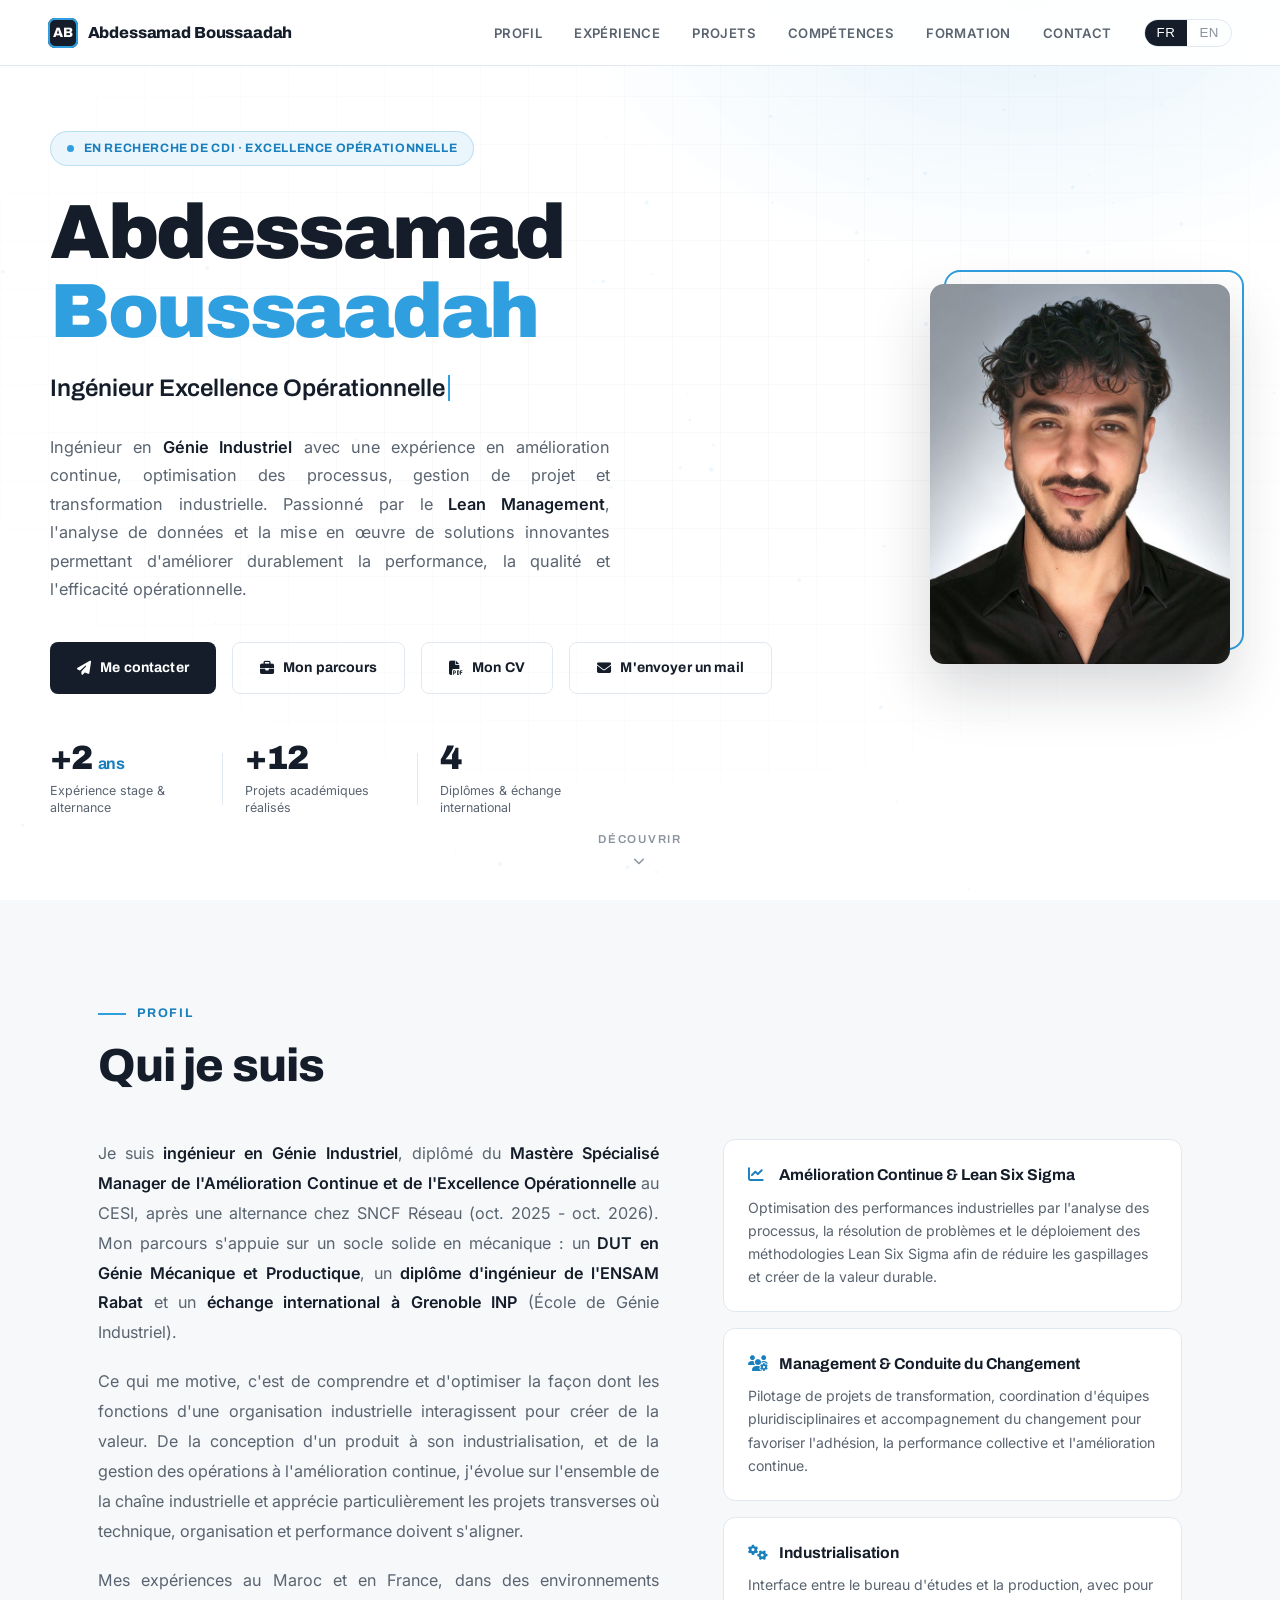
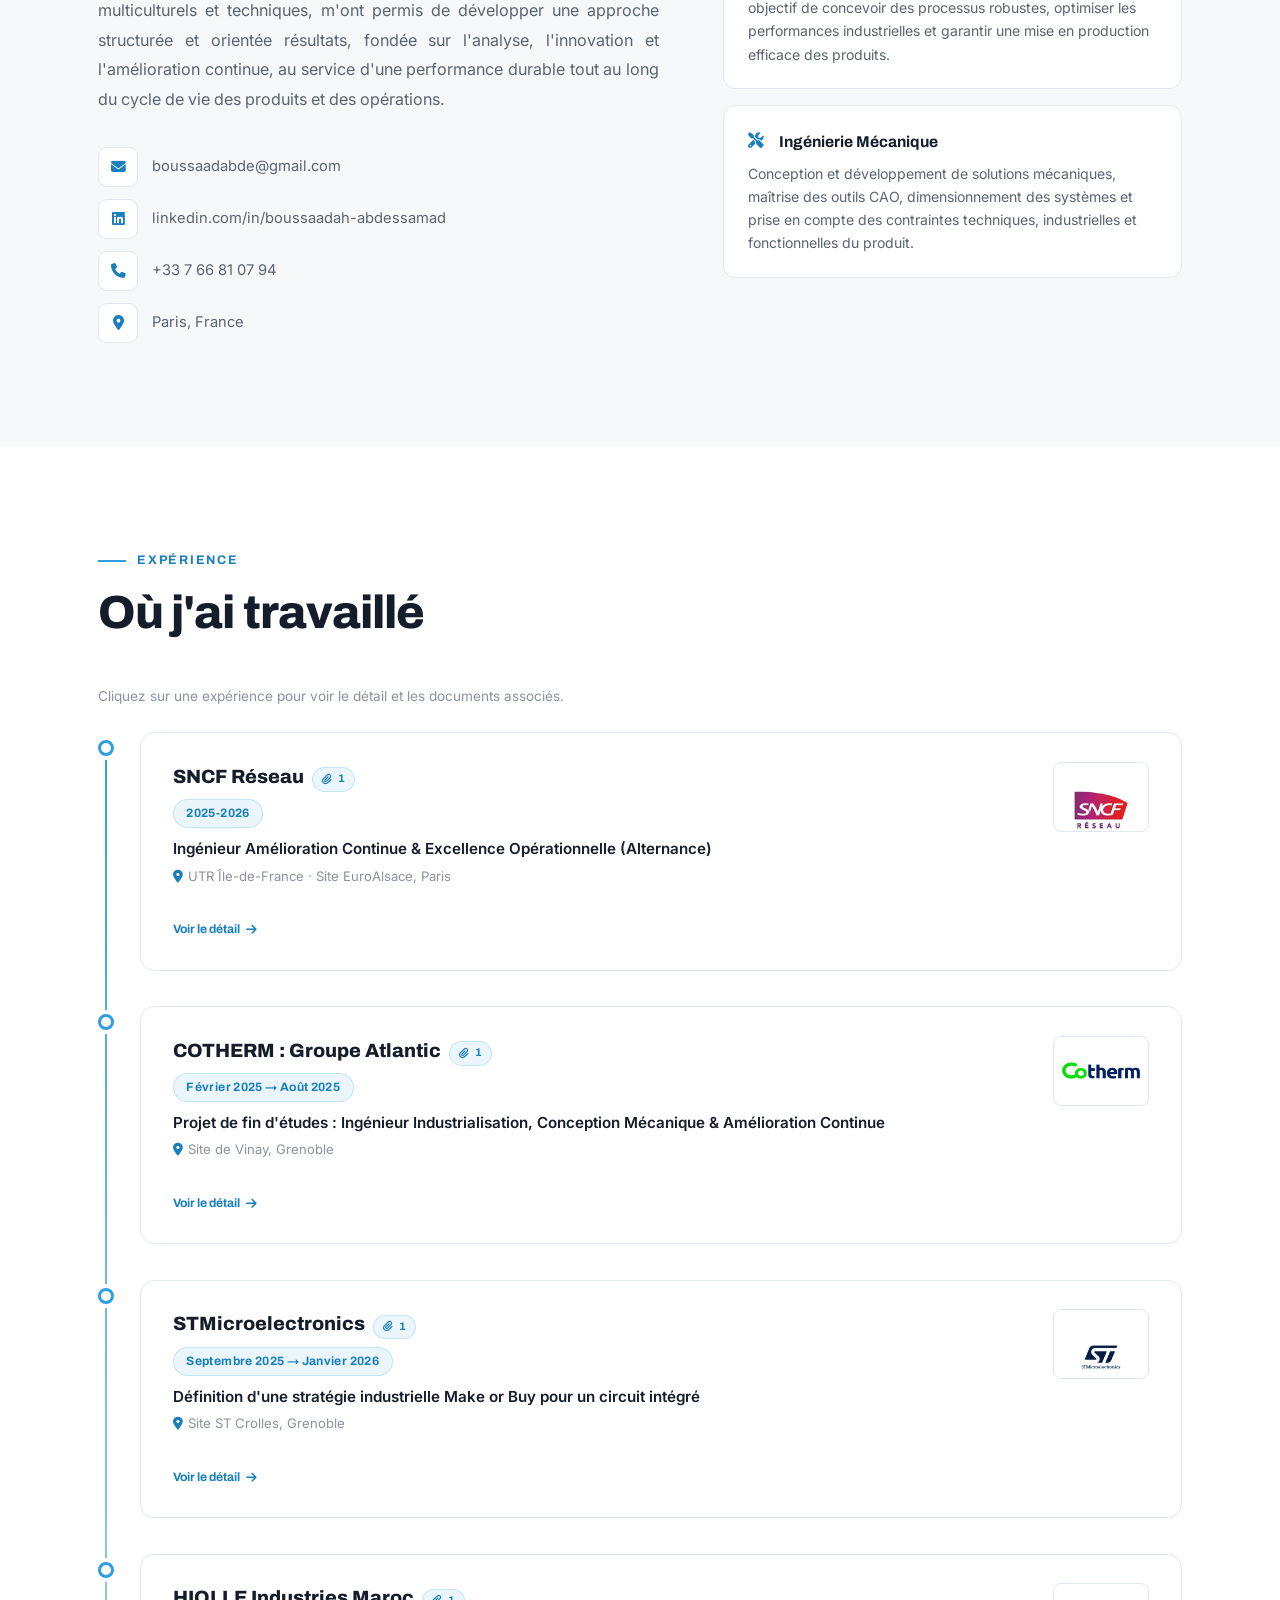
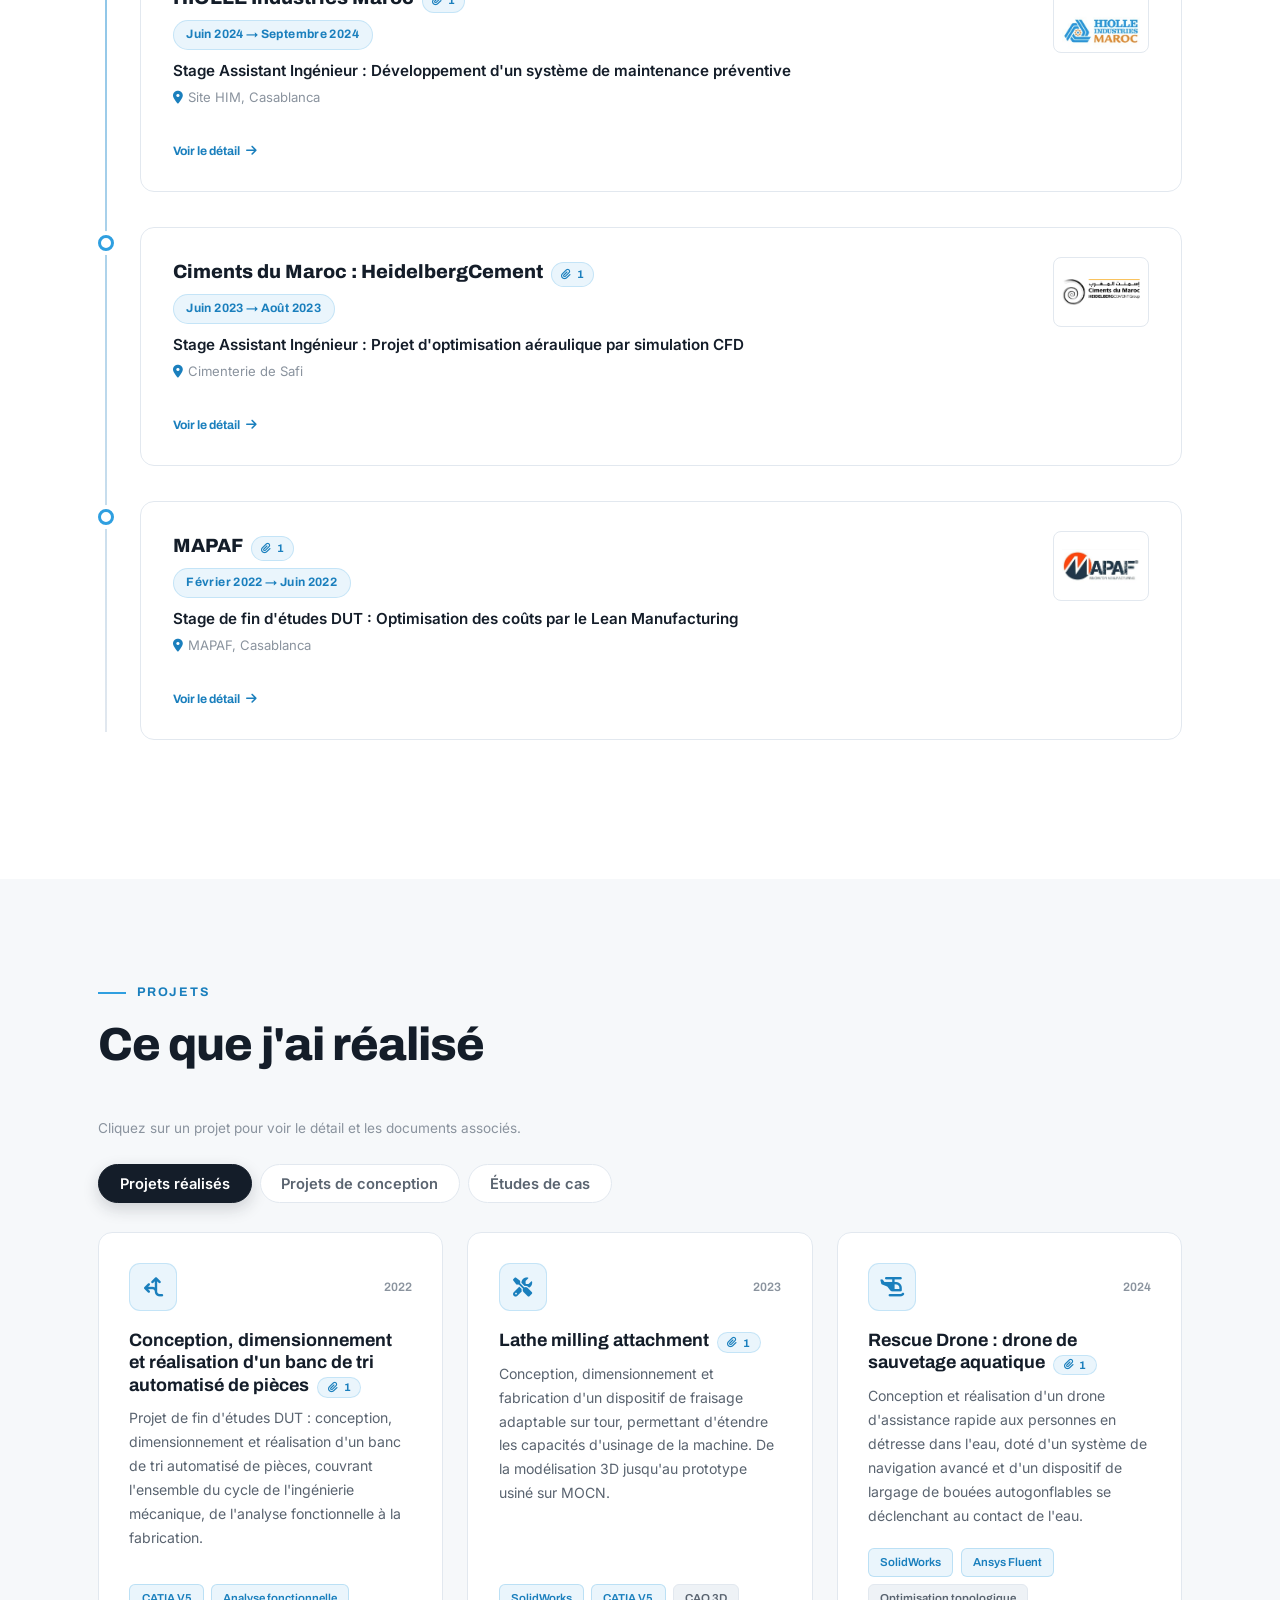
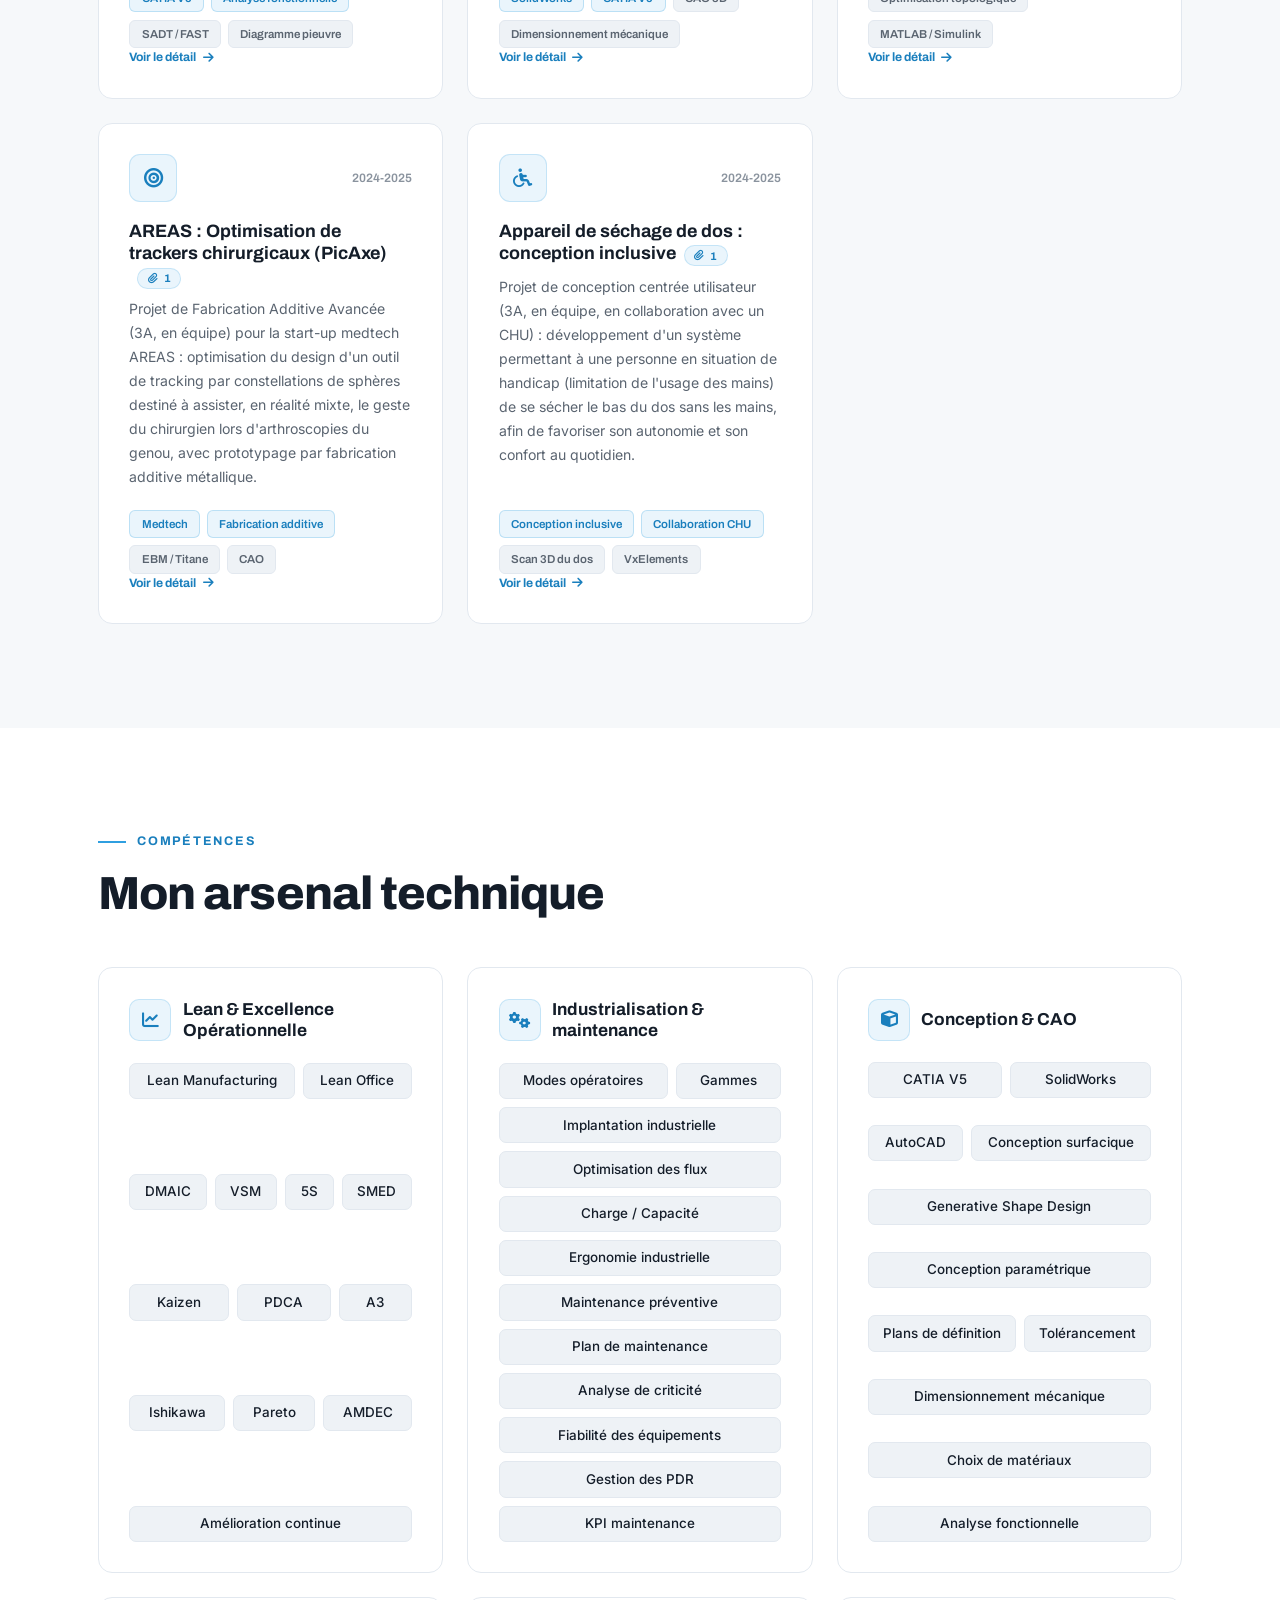
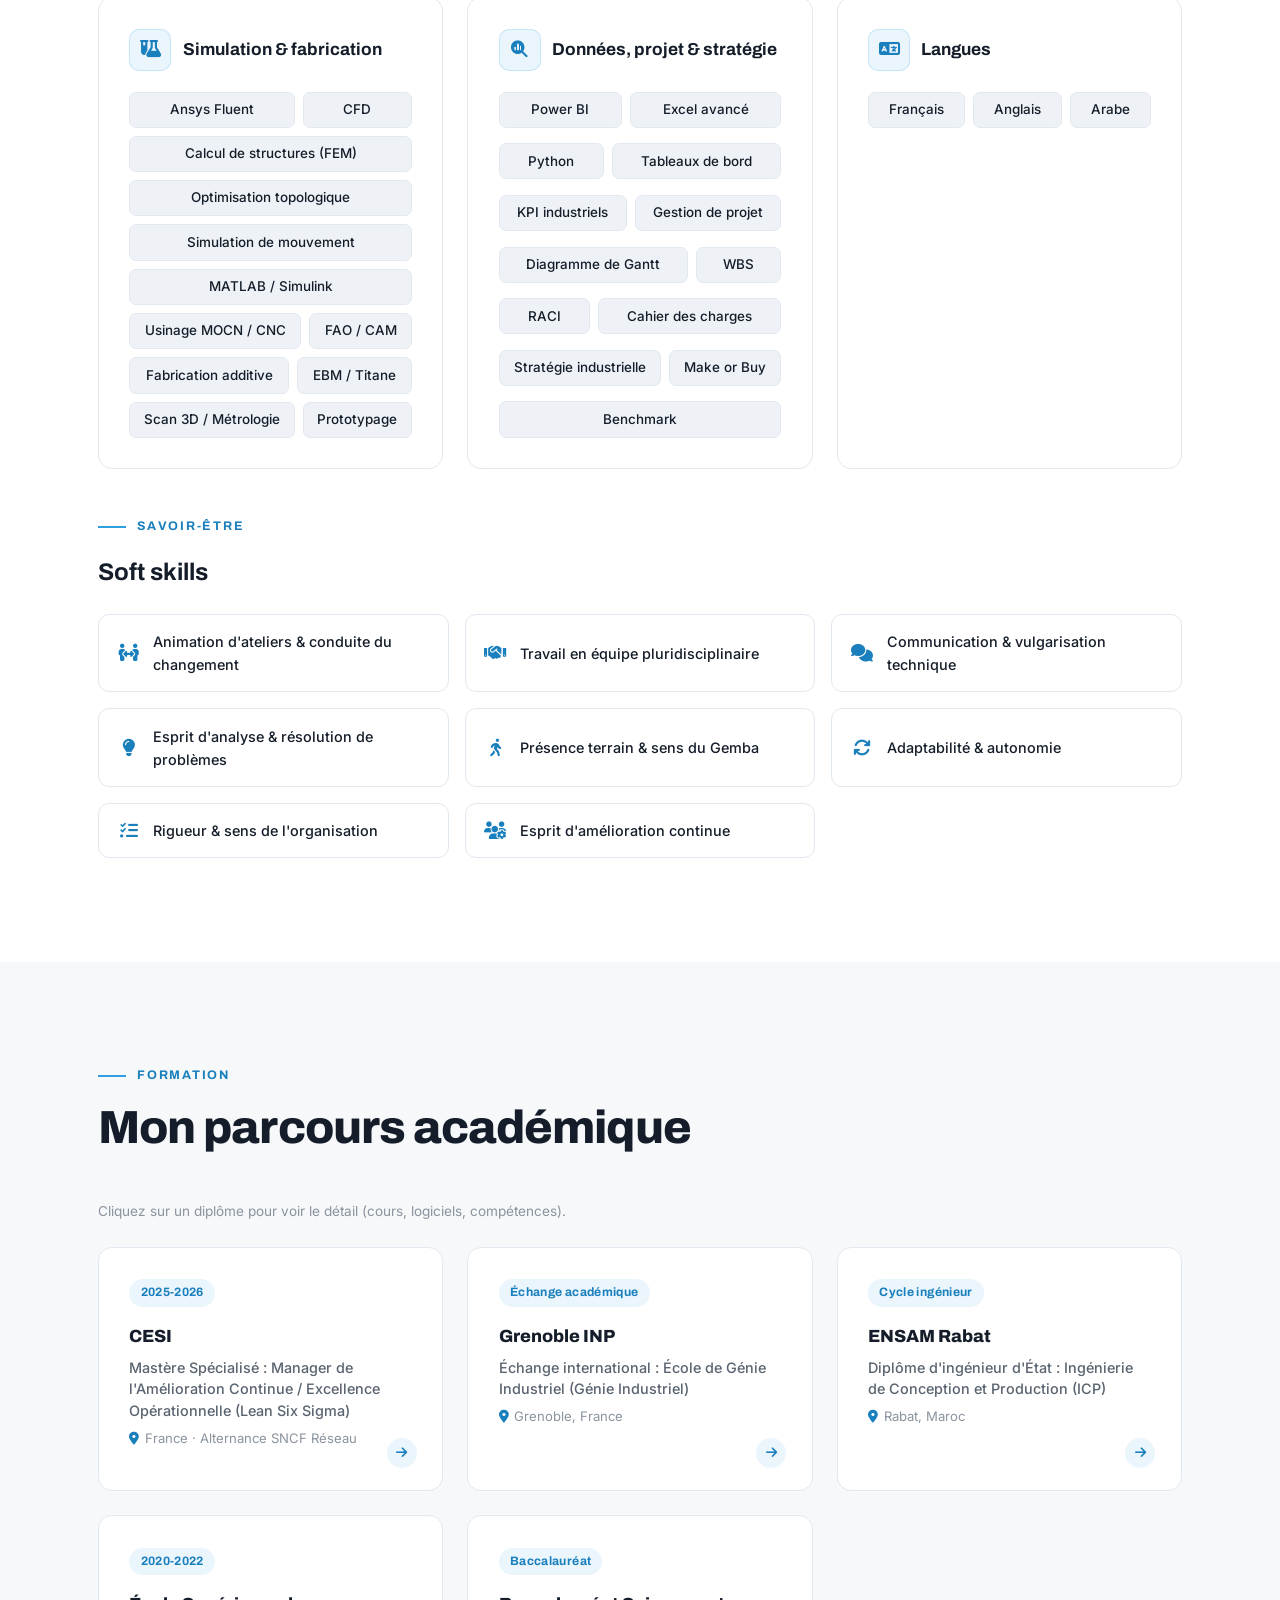
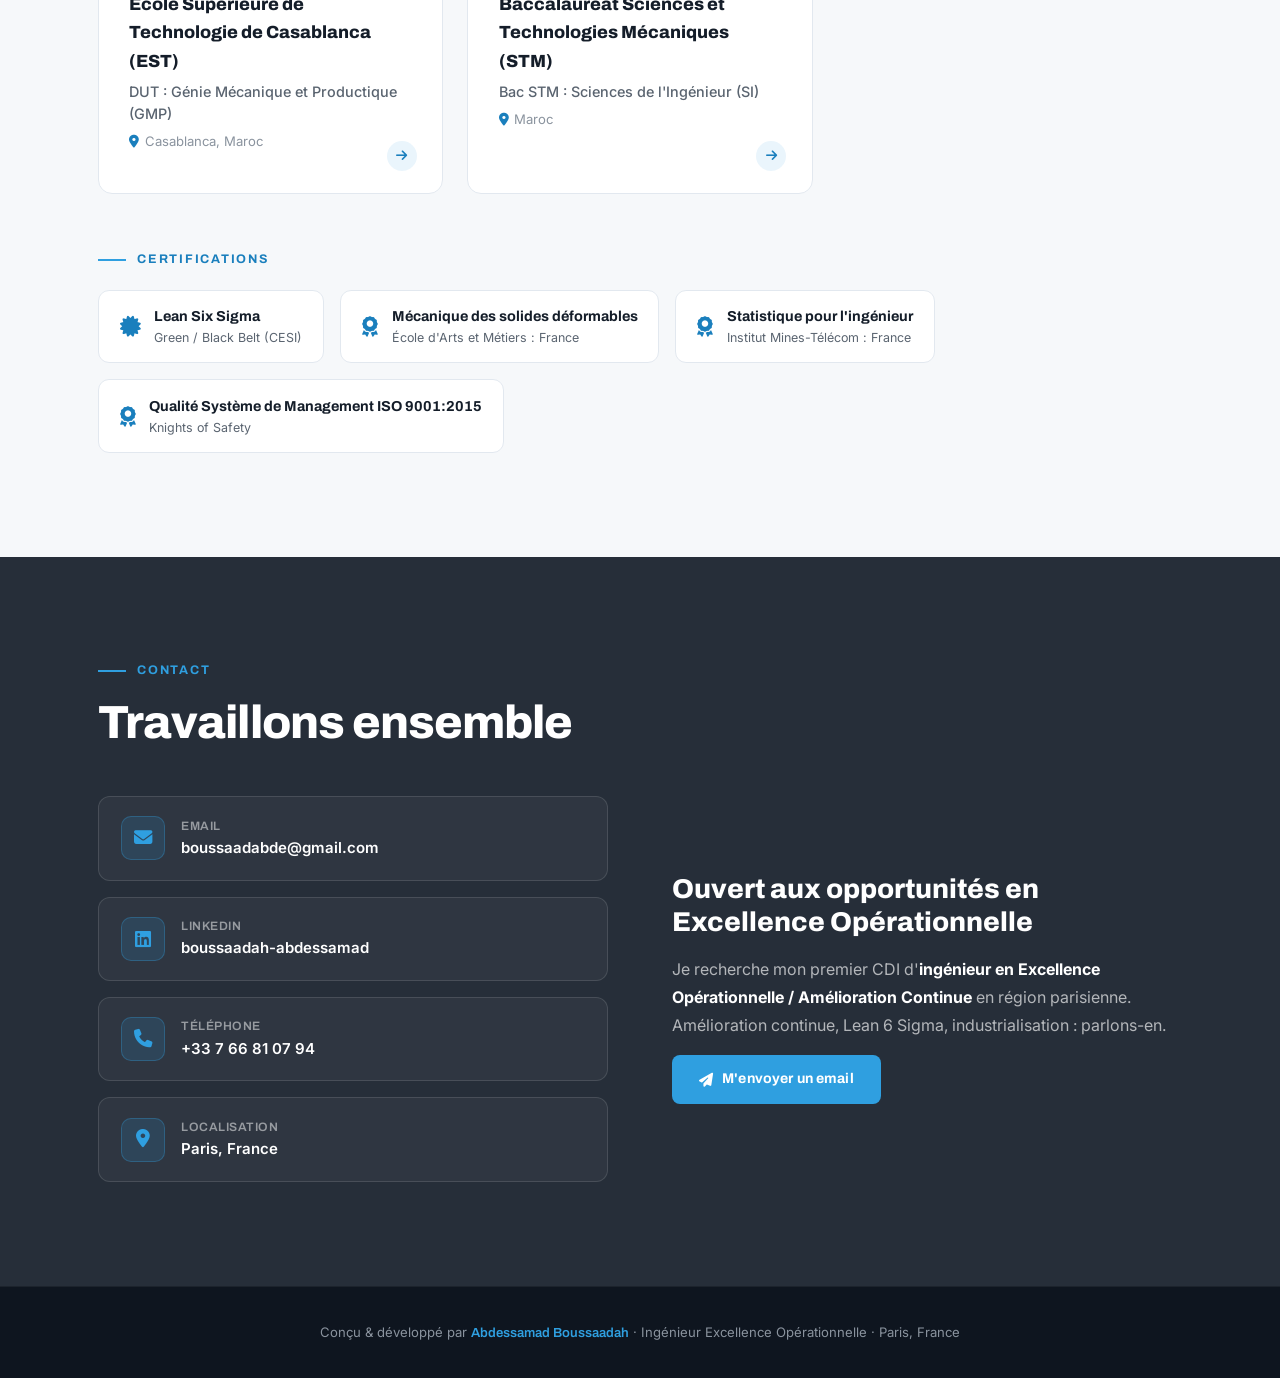
==== commit 4a0941bf: "Update status to graduated and seeking first CDI: hero tag, About, contact CTA, meta description" ====
--- a/index.html
+++ b/index.html
@@ -4,7 +4,7 @@
   <meta charset="UTF-8" />
   <meta name="viewport" content="width=device-width, initial-scale=1.0" />
   <title>Abdessamad Boussaadah : Ingénieur Excellence Opérationnelle & Amélioration Continue</title>
-  <meta name="description" content="Abdessamad Boussaadah : Ingénieur en Excellence Opérationnelle et Amélioration Continue (Lean 6 Sigma). Génie industriel, industrialisation, ingénierie mécanique. CESI, Grenoble INP, ENSAM Rabat." />
+  <meta name="description" content="Abdessamad Boussaadah, en recherche de CDI : Ingénieur en Excellence Opérationnelle et Amélioration Continue (Lean 6 Sigma). Génie industriel, industrialisation, ingénierie mécanique. CESI, Grenoble INP, ENSAM Rabat." />
   <link rel="preconnect" href="https://fonts.googleapis.com" />
   <link rel="preconnect" href="https://fonts.gstatic.com" crossorigin />
   <link href="https://fonts.googleapis.com/css2?family=Archivo:wght@400;500;600;700;800;900&family=Inter:wght@300;400;500;600;700&display=swap" rel="stylesheet" />
@@ -775,7 +775,7 @@
     <div class="hero-content">
       <div class="hero-tag">
         <span class="dot"></span>
-        <span data-fr="Ouvert aux opportunités" data-en="Open to opportunities">Ouvert aux opportunités</span>
+        <span data-fr="En recherche de CDI · Excellence Opérationnelle" data-en="Seeking a permanent position (CDI) · Operational Excellence">En recherche de CDI · Excellence Opérationnelle</span>
       </div>
       <h1 class="hero-name">Abdessamad<br/><span class="accent">Boussaadah</span></h1>
       <div class="hero-role"><span id="typed-text"></span></div>
@@ -822,9 +822,9 @@
     <h2 class="section-title reveal" data-fr="Qui je suis" data-en="Who I am">Qui je suis</h2>
     <div class="about-grid">
       <div class="about-text reveal">
-        <p data-fr="Je suis <strong>ingénieur en Génie Industriel</strong>, actuellement en <strong>Mastère Spécialisé Manager de l'Amélioration Continue et de l'Excellence Opérationnelle</strong> à CESI, en alternance chez SNCF Réseau. Mon parcours s'appuie sur un socle solide en mécanique : un <strong>DUT en Génie Mécanique et Productique</strong>, un <strong>diplôme d'ingénieur de l'ENSAM Rabat</strong> et un <strong>échange international à Grenoble INP</strong> (École de Génie Industriel)."
-           data-en="I'm an <strong>Industrial Engineering graduate</strong>, currently completing a <strong>Specialized Master's in Continuous Improvement &amp; Operational Excellence Management</strong> at CESI, work-study at SNCF Réseau. My background rests on a strong foundation in mechanics: a <strong>two-year technical degree (DUT) in Mechanical Engineering &amp; Production</strong>, an <strong>engineering degree from ENSAM Rabat</strong> and an <strong>international exchange at Grenoble INP</strong> (Industrial Engineering School).">
-          Je suis <strong>ingénieur en Génie Industriel</strong>, actuellement en <strong>Mastère Spécialisé Manager de l'Amélioration Continue et de l'Excellence Opérationnelle</strong> à CESI, en alternance chez SNCF Réseau. Mon parcours s'appuie sur un socle solide en mécanique : un <strong>DUT en Génie Mécanique et Productique</strong>, un <strong>diplôme d'ingénieur de l'ENSAM Rabat</strong> et un <strong>échange international à Grenoble INP</strong> (École de Génie Industriel).
+        <p data-fr="Je suis <strong>ingénieur en Génie Industriel</strong>, diplômé du <strong>Mastère Spécialisé Manager de l'Amélioration Continue et de l'Excellence Opérationnelle</strong> au CESI, après une alternance chez SNCF Réseau (oct. 2025 - oct. 2026). Mon parcours s'appuie sur un socle solide en mécanique : un <strong>DUT en Génie Mécanique et Productique</strong>, un <strong>diplôme d'ingénieur de l'ENSAM Rabat</strong> et un <strong>échange international à Grenoble INP</strong> (École de Génie Industriel)."
+           data-en="I'm an <strong>Industrial Engineering graduate</strong> and a graduate of the <strong>Specialized Master's in Continuous Improvement &amp; Operational Excellence Management</strong> at CESI, after a work-study placement at SNCF Réseau (Oct. 2025 - Oct. 2026). My background rests on a strong foundation in mechanics: a <strong>two-year technical degree (DUT) in Mechanical Engineering &amp; Production</strong>, an <strong>engineering degree from ENSAM Rabat</strong> and an <strong>international exchange at Grenoble INP</strong> (Industrial Engineering School).">
+          Je suis <strong>ingénieur en Génie Industriel</strong>, diplômé du <strong>Mastère Spécialisé Manager de l'Amélioration Continue et de l'Excellence Opérationnelle</strong> au CESI, après une alternance chez SNCF Réseau (oct. 2025 - oct. 2026). Mon parcours s'appuie sur un socle solide en mécanique : un <strong>DUT en Génie Mécanique et Productique</strong>, un <strong>diplôme d'ingénieur de l'ENSAM Rabat</strong> et un <strong>échange international à Grenoble INP</strong> (École de Génie Industriel).
         </p>
         <p data-fr="Ce qui me motive, c'est de comprendre et d'optimiser la façon dont les fonctions d'une organisation industrielle interagissent pour créer de la valeur. De la conception d'un produit à son industrialisation, et de la gestion des opérations à l'amélioration continue, j'évolue sur l'ensemble de la chaîne industrielle et apprécie particulièrement les projets transverses où technique, organisation et performance doivent s'aligner."
            data-en="What drives me is understanding and optimizing how the functions of an industrial organization interact to create value. From product design to industrialization, and from operations management to continuous improvement, I work across the entire industrial chain and particularly enjoy cross-functional projects where engineering, organization and performance must align.">
@@ -1068,7 +1068,7 @@
       </div>
       <div class="contact-cta reveal">
         <h3 data-fr="Ouvert aux opportunités en Excellence Opérationnelle" data-en="Open to Operational Excellence opportunities">Ouvert aux opportunités en Excellence Opérationnelle</h3>
-        <p data-fr="Je recherche un poste d'<strong>ingénieur en Excellence Opérationnelle / Amélioration Continue</strong> en région parisienne. Amélioration continue, Lean 6 Sigma, industrialisation : parlons-en." data-en="I'm looking for an <strong>Operational Excellence / Continuous Improvement engineer</strong> role in the Paris area. Continuous improvement, Lean 6 Sigma, industrialization : let's talk.">Je recherche un poste d'<strong>ingénieur en Excellence Opérationnelle / Amélioration Continue</strong> en région parisienne. Amélioration continue, Lean 6 Sigma, industrialisation : parlons-en.</p>
+        <p data-fr="Je recherche mon premier CDI d'<strong>ingénieur en Excellence Opérationnelle / Amélioration Continue</strong> en région parisienne. Amélioration continue, Lean 6 Sigma, industrialisation : parlons-en." data-en="I'm looking for my first permanent position (CDI) as an <strong>Operational Excellence / Continuous Improvement engineer</strong> in the Paris area. Continuous improvement, Lean 6 Sigma, industrialization : let's talk.">Je recherche mon premier CDI d'<strong>ingénieur en Excellence Opérationnelle / Amélioration Continue</strong> en région parisienne. Amélioration continue, Lean 6 Sigma, industrialisation : parlons-en.</p>
         <a href="mailto:boussaadabde@gmail.com" class="btn btn-primary" style="background:var(--sky);width:fit-content;"><i class="fas fa-paper-plane"></i> <span data-fr="M'envoyer un email" data-en="Send me an email">M'envoyer un email</span></a>
       </div>
     </div>
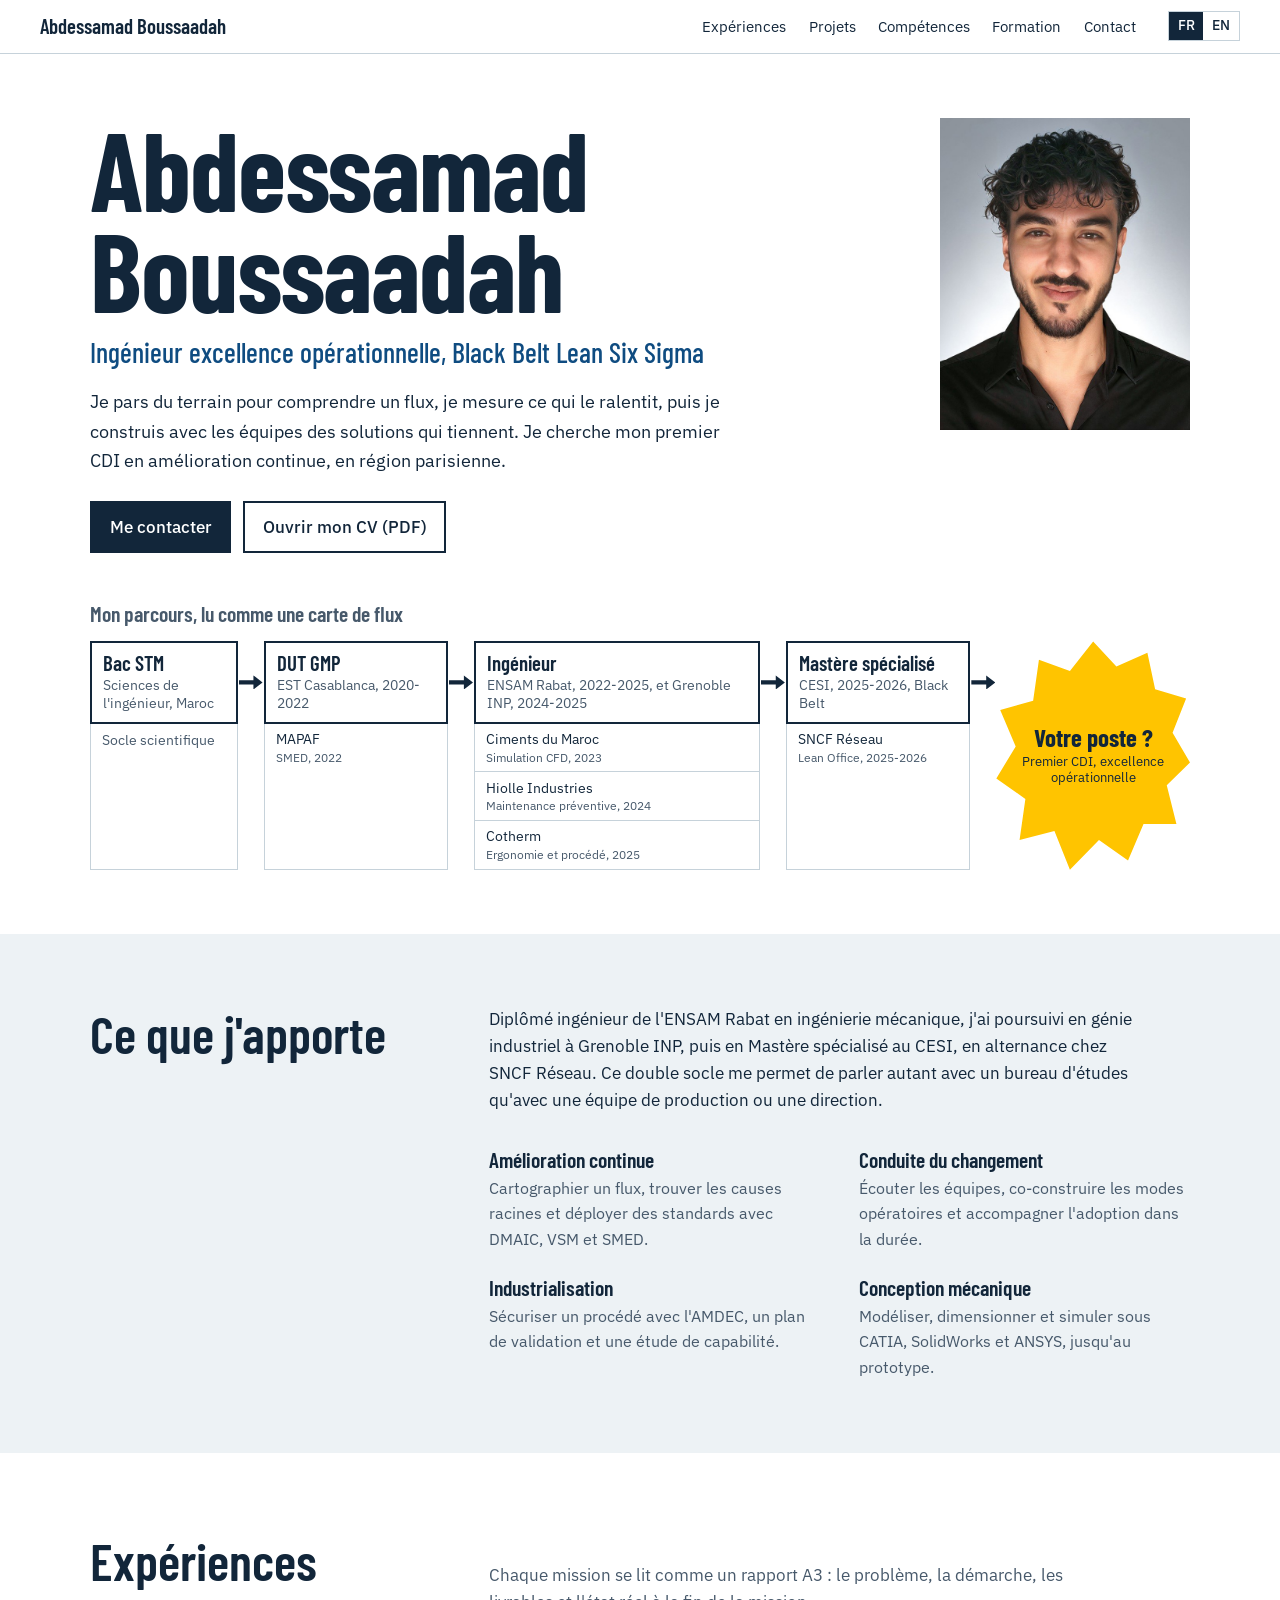
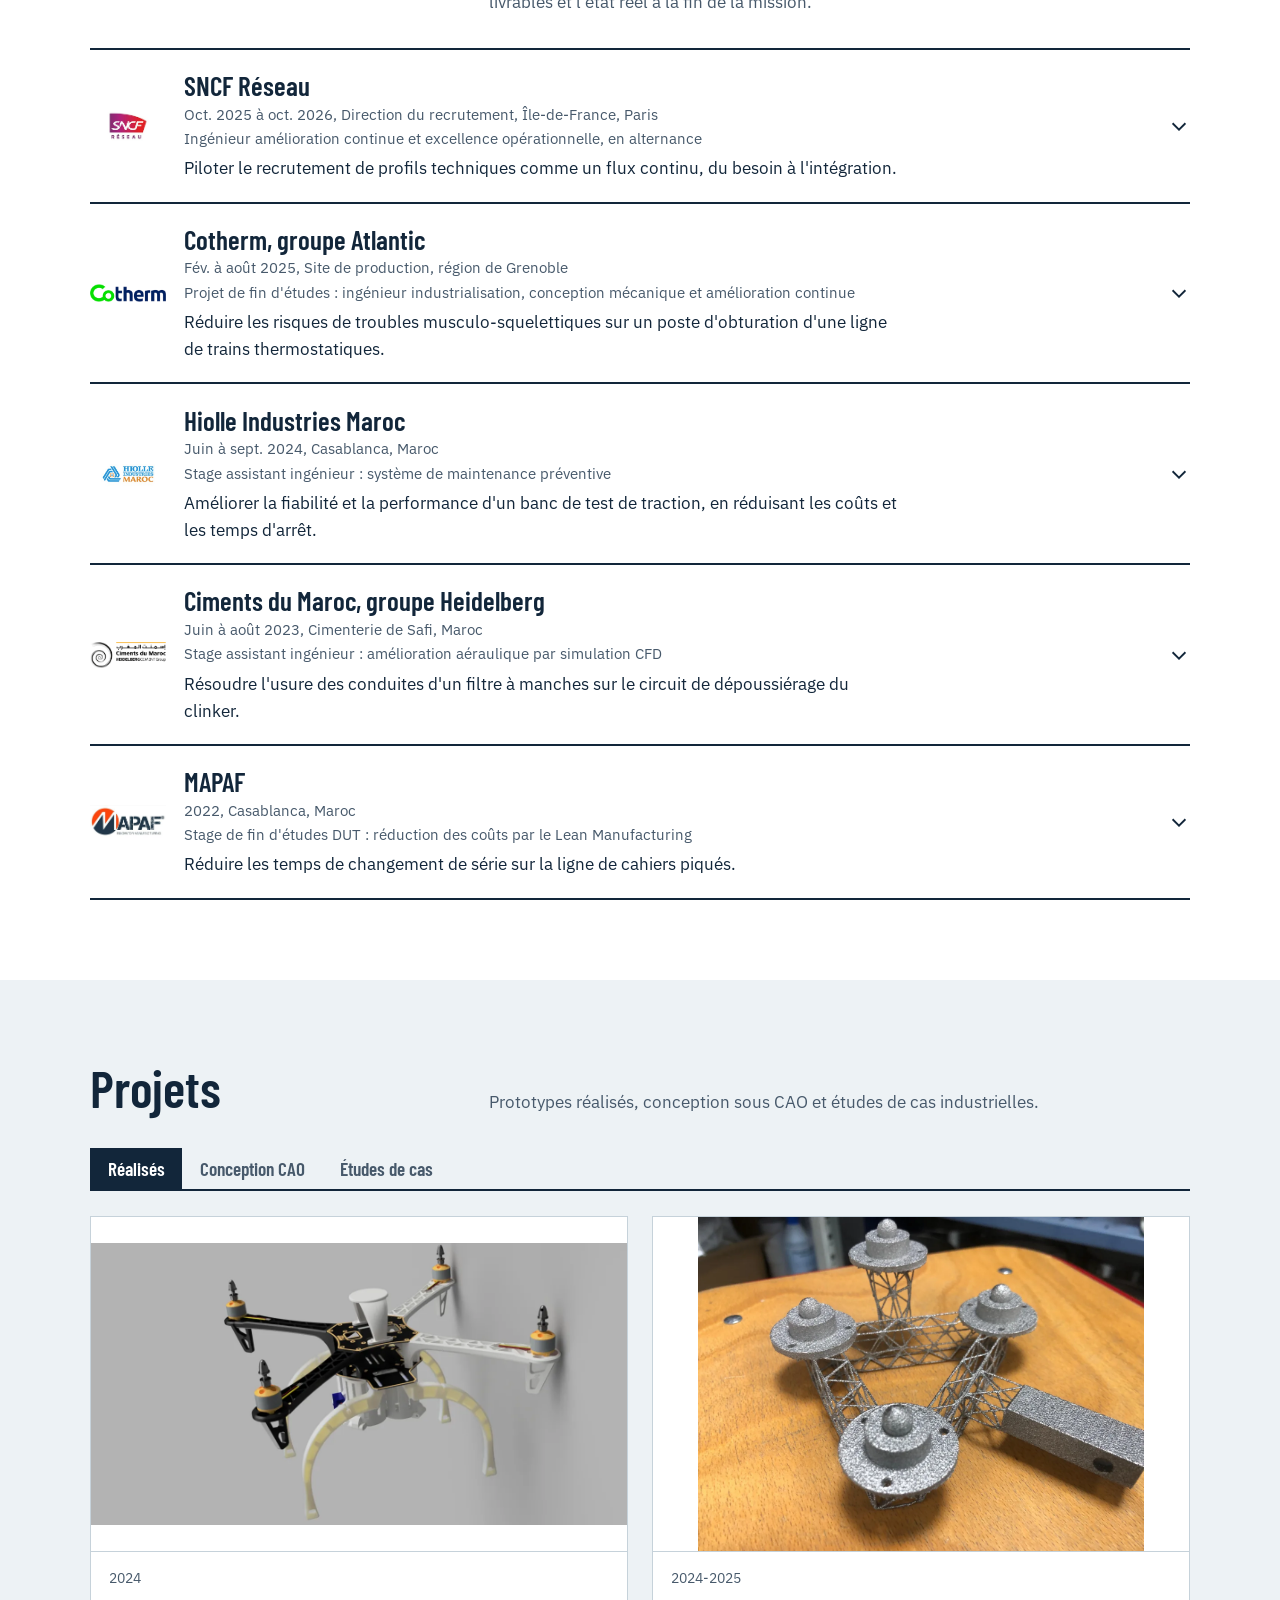
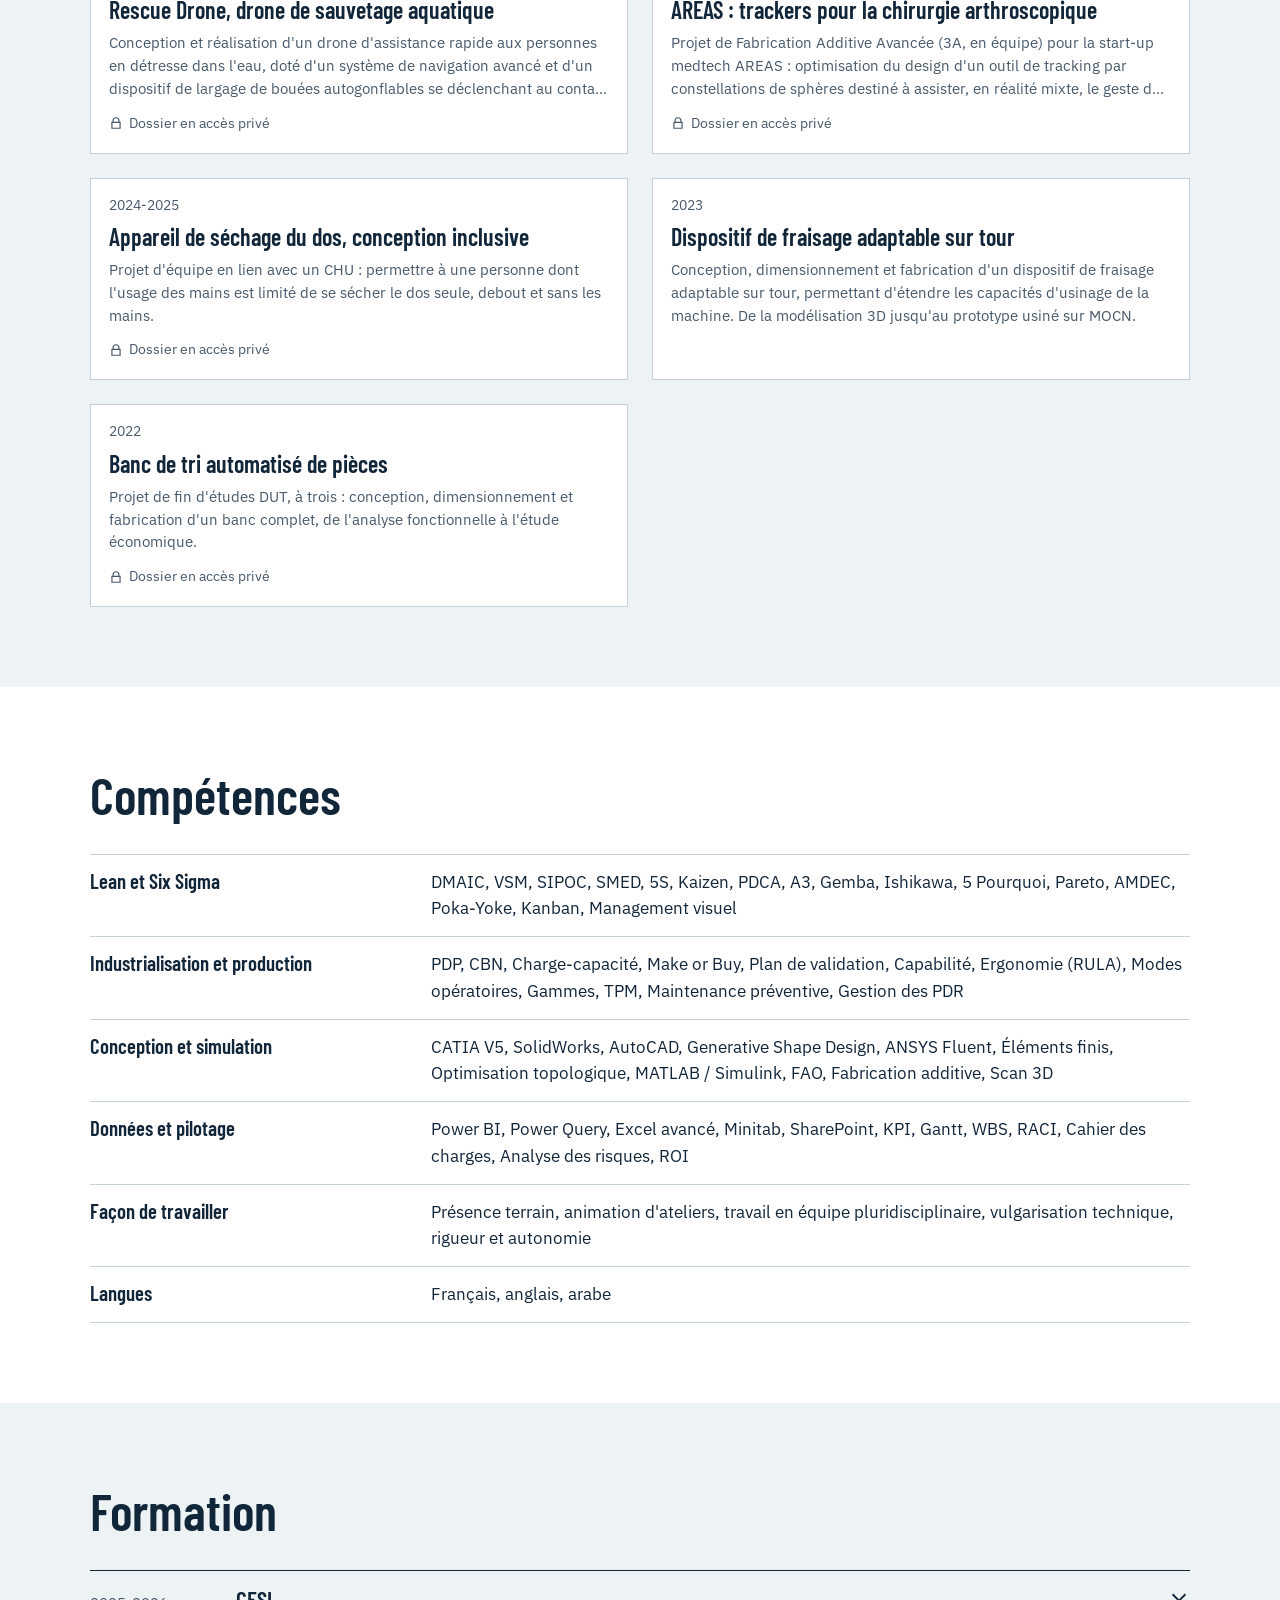
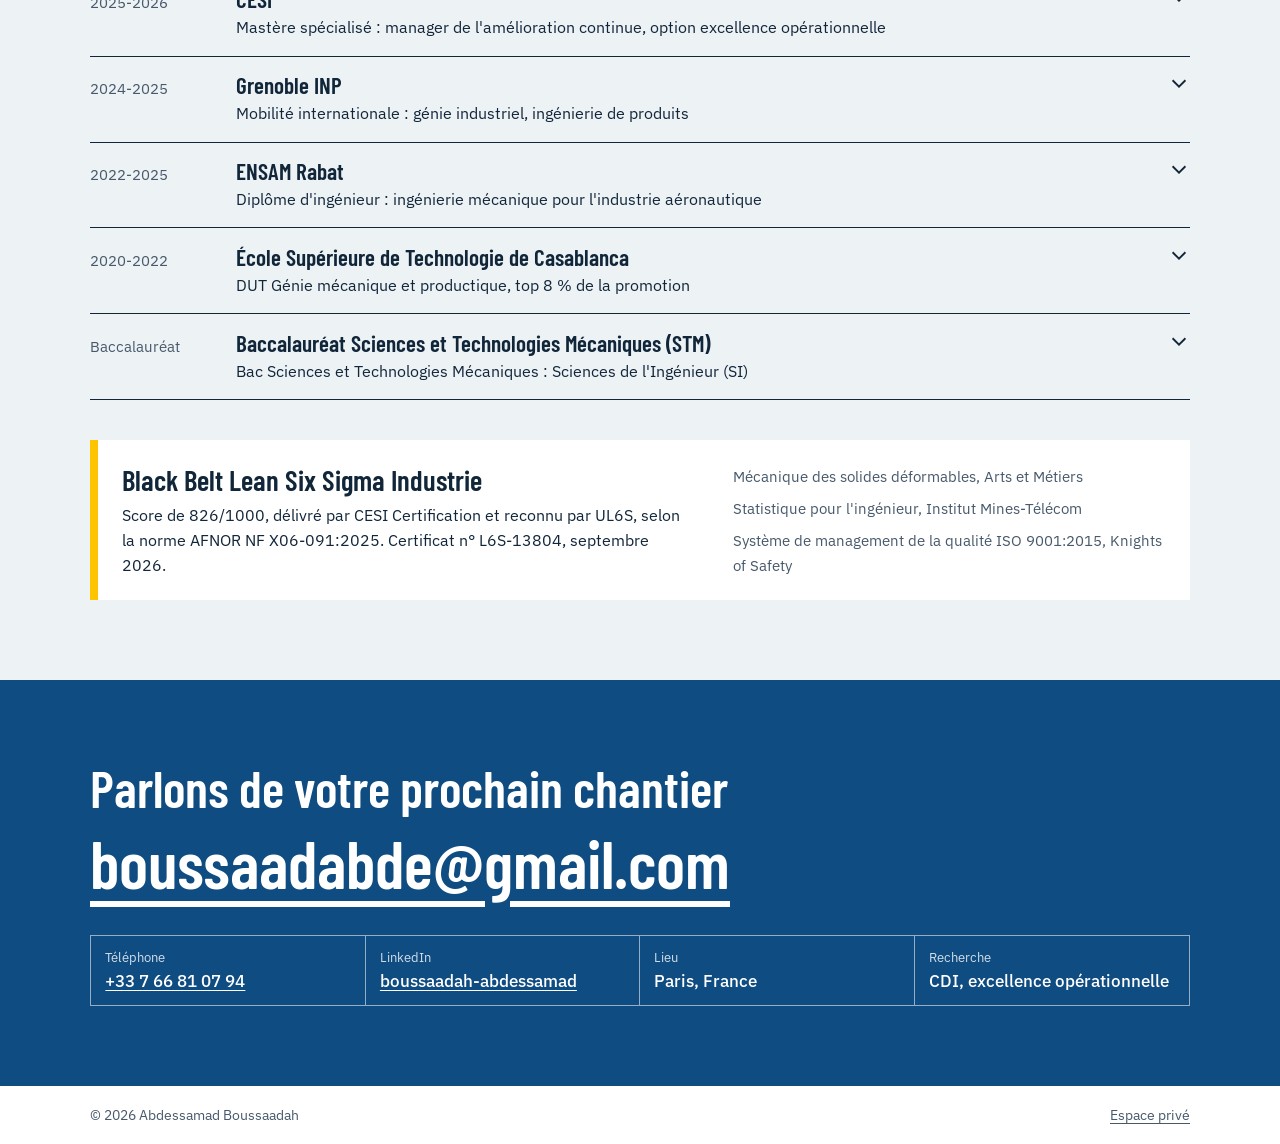
==== commit 0dfc0f95: "Refonte du portfolio : contenu sourcé, design et espace privé - Expériences réécrites au format A3 à" ====
--- a/index.html
+++ b/index.html
@@ -2,2652 +2,161 @@
 <html lang="fr">
 <head>
   <meta charset="UTF-8" />
-  <meta name="viewport" content="width=device-width, initial-scale=1.0" />
-  <title>Abdessamad Boussaadah : Ingénieur Excellence Opérationnelle & Amélioration Continue</title>
-  <meta name="description" content="Abdessamad Boussaadah, en recherche de CDI : Ingénieur en Excellence Opérationnelle et Amélioration Continue (Lean 6 Sigma). Génie industriel, industrialisation, ingénierie mécanique. CESI, Grenoble INP, ENSAM Rabat." />
+  <meta name="viewport" content="width=device-width, initial-scale=1" />
+  <title>Abdessamad Boussaadah, ingénieur excellence opérationnelle</title>
+  <meta name="description" content="Abdessamad Boussaadah, ingénieur en génie industriel certifié Black Belt Lean Six Sigma, en recherche d'un CDI en excellence opérationnelle et amélioration continue en région parisienne." />
+  <meta property="og:title" content="Abdessamad Boussaadah, ingénieur excellence opérationnelle" />
+  <meta property="og:description" content="Parcours, expériences et projets : Lean Six Sigma, industrialisation et conception mécanique." />
+  <meta property="og:type" content="website" />
+  <meta property="og:url" content="https://boussaadabdessamad.github.io/boussaadabde/" />
+  <meta property="og:image" content="https://boussaadabdessamad.github.io/boussaadabde/photo.jpg" />
+  <link rel="canonical" href="https://boussaadabdessamad.github.io/boussaadabde/" />
   <link rel="preconnect" href="https://fonts.googleapis.com" />
   <link rel="preconnect" href="https://fonts.gstatic.com" crossorigin />
-  <link href="https://fonts.googleapis.com/css2?family=Archivo:wght@400;500;600;700;800;900&family=Inter:wght@300;400;500;600;700&display=swap" rel="stylesheet" />
-  <link rel="stylesheet" href="https://cdnjs.cloudflare.com/ajax/libs/font-awesome/6.5.0/css/all.min.css" />
-  <style>
-    *, *::before, *::after { box-sizing: border-box; margin: 0; padding: 0; }
-
-    :root {
-      --navy:      #141d29;   /* bleu marine Safran  */
-      --navy2:     #1d2a3a;
-      --sky:       #2f9fe0;   /* bleu ciel accent    */
-      --sky-dark:  #1a7fbd;
-      --sky-soft:  #eaf5fc;
-      --bg:        #ffffff;
-      --bg2:       #f6f8fa;   /* blanc cassé         */
-      --bg3:       #eef2f6;
-      --text:      #141d29;
-      --muted:     #5a6470;
-      --muted2:    #8a939e;
-      --border:    #e2e8ef;
-      --display:   'Archivo', sans-serif;
-      --body:      'Inter', sans-serif;
-    }
-
-    html { scroll-behavior: smooth; }
-
-    /* ── Background industriel animé (filigrane global) ── */
-    #bg-net {
-      position: fixed; inset: 0; z-index: 0;
-      width: 100%; height: 100%;
-      pointer-events: none;
-    }
-    /* le contenu passe au-dessus du canvas */
-    nav, section, footer, .edu-modal-overlay { position: relative; z-index: 1; }
-    nav { z-index: 100; }
-    .edu-modal-overlay { z-index: 200; }
-
-    body {
-      font-family: var(--body);
-      background: var(--bg);
-      color: var(--text);
-      overflow-x: hidden;
-      line-height: 1.6;
-    }
-
-    ::-webkit-scrollbar { width: 8px; }
-    ::-webkit-scrollbar-track { background: var(--bg2); }
-    ::-webkit-scrollbar-thumb { background: var(--sky); border-radius: 4px; }
-
-    /* ── NAV ── */
-    nav {
-      position: fixed; top: 0; left: 0; right: 0;
-      z-index: 100;
-      display: flex; align-items: center; justify-content: space-between;
-      padding: 1.1rem 3rem;
-      background: rgba(255,255,255,0.92);
-      backdrop-filter: blur(12px);
-      border-bottom: 1px solid var(--border);
-      transition: padding .3s, box-shadow .3s;
-    }
-    nav.scrolled { padding: .7rem 3rem; box-shadow: 0 4px 24px rgba(20,29,41,.06); }
-    .nav-logo {
-      font-family: var(--display);
-      font-size: 1rem; font-weight: 800;
-      color: var(--navy); text-decoration: none;
-      letter-spacing: -.01em; display: flex; align-items: center; gap: .6rem;
-      white-space: nowrap;
-    }
-    .nav-logo .mark {
-      width: 30px; height: 30px; border-radius: 7px;
-      background: var(--navy); color: #fff;
-      display: grid; place-items: center;
-      font-size: .85rem; font-weight: 800;
-      box-shadow: inset 0 0 0 2px var(--sky);
-    }
-    .nav-right { display: flex; align-items: center; gap: 2rem; }
-    .nav-links { display: flex; gap: 2rem; list-style: none; }
-    .nav-links a {
-      font-size: .82rem; font-weight: 600;
-      color: var(--muted); text-decoration: none;
-      letter-spacing: .03em; text-transform: uppercase;
-      transition: color .2s; position: relative;
-    }
-    .nav-links a::after {
-      content: ''; position: absolute; bottom: -6px; left: 0;
-      width: 0; height: 2px; background: var(--sky);
-      transition: width .25s;
-    }
-    .nav-links a:hover { color: var(--navy); }
-    .nav-links a:hover::after { width: 100%; }
-
-    .lang-switch {
-      display: flex; border: 1px solid var(--border); border-radius: 999px;
-      overflow: hidden; font-family: var(--display); font-size: .72rem; font-weight: 700;
-    }
-    .lang-switch button {
-      background: none; border: none; cursor: pointer;
-      padding: .35rem .75rem; color: var(--muted2);
-      letter-spacing: .04em; transition: background .2s, color .2s;
-    }
-    .lang-switch button.active { background: var(--navy); color: #fff; }
-
-    .hamburger { display: none; flex-direction: column; gap: 5px; cursor: pointer; background: none; border: none; }
-    .hamburger span { display: block; width: 24px; height: 2px; background: var(--navy); transition: all .3s; }
-
-    section { position: relative; }
-
-    /* ── HERO ── */
-    #hero {
-      min-height: 100vh;
-      display: flex; align-items: center;
-      padding: 7rem 3rem 4rem;
-      background:
-        radial-gradient(ellipse 60% 50% at 80% 0%, rgba(47,159,224,.12), transparent 60%),
-        rgba(255,255,255,.78);
-      position: relative; overflow: hidden;
-    }
-    /* fines lignes "trajectoire" en fond */
-    #hero::before {
-      content: ''; position: absolute; inset: 0; z-index: 0;
-      background-image:
-        linear-gradient(rgba(20,29,41,.025) 1px, transparent 1px),
-        linear-gradient(90deg, rgba(20,29,41,.025) 1px, transparent 1px);
-      background-size: 48px 48px;
-      mask-image: radial-gradient(ellipse 80% 70% at 50% 40%, #000 30%, transparent 80%);
-      -webkit-mask-image: radial-gradient(ellipse 80% 70% at 50% 40%, #000 30%, transparent 80%);
-    }
-    .hero-inner {
-      max-width: 1180px; margin: 0 auto; width: 100%;
-      display: grid; grid-template-columns: 1.4fr auto;
-      gap: 5rem; align-items: center;
-      position: relative; z-index: 1;
-    }
-    .hero-tag {
-      display: inline-flex; align-items: center; gap: .6rem;
-      font-family: var(--display); font-size: .76rem; font-weight: 700;
-      color: var(--sky-dark); background: var(--sky-soft);
-      border: 1px solid rgba(47,159,224,.25);
-      padding: .4rem 1rem; border-radius: 999px;
-      letter-spacing: .05em; text-transform: uppercase;
-      margin-bottom: 1.8rem; animation: fadeUp .6s ease both;
-    }
-    .hero-tag .dot { width: 7px; height: 7px; border-radius: 50%; background: var(--sky); animation: pulse 2s infinite; }
-
-    h1.hero-name {
-      font-family: var(--display);
-      font-size: clamp(2.6rem, 6vw, 4.8rem);
-      font-weight: 900; line-height: 1.02;
-      letter-spacing: -.03em; color: var(--navy);
-      animation: fadeUp .6s .1s ease both;
-    }
-    h1.hero-name .accent { color: var(--sky); }
-
-    .hero-role {
-      font-family: var(--display);
-      font-size: clamp(1.05rem, 2.4vw, 1.5rem);
-      font-weight: 600; color: var(--muted);
-      margin: 1.1rem 0 0; min-height: 1.6em;
-      animation: fadeUp .6s .2s ease both;
-    }
-    #typed-text { color: var(--navy); border-right: 2px solid var(--sky); padding-right: 3px; }
-
-    .hero-desc {
-      max-width: 560px; margin: 1.6rem 0 2.4rem;
-      color: var(--muted); font-size: 1.02rem; line-height: 1.75;
-      text-align: justify; text-justify: inter-word;
-      animation: fadeUp .6s .3s ease both;
-    }
-    .hero-desc strong { color: var(--navy); font-weight: 600; }
-
-    .hero-cta { display: flex; gap: 1rem; flex-wrap: wrap; animation: fadeUp .6s .4s ease both; }
-    .btn {
-      display: inline-flex; align-items: center; gap: .55rem;
-      padding: .85rem 1.7rem; border-radius: 8px;
-      font-family: var(--display); font-size: .88rem; font-weight: 700;
-      text-decoration: none; transition: all .25s; cursor: pointer; border: none;
-      letter-spacing: .01em;
-    }
-    .btn-primary { background: var(--navy); color: #fff; }
-    .btn-primary:hover { background: var(--sky); transform: translateY(-2px); box-shadow: 0 10px 28px rgba(47,159,224,.3); }
-    .btn-outline { background: transparent; color: var(--navy); border: 1.5px solid var(--border); }
-    .btn-outline:hover { border-color: var(--sky); color: var(--sky-dark); transform: translateY(-2px); }
-
-    /* Stats chiffrées */
-    .hero-stats {
-      display: flex; gap: 2.8rem; flex-wrap: wrap; margin-top: 3rem;
-      animation: fadeUp .6s .5s ease both;
-    }
-    .stat { position: relative; }
-    .stat + .stat::before {
-      content: ''; position: absolute; left: -1.4rem; top: 50%; transform: translateY(-50%);
-      width: 1px; height: 70%; background: var(--border);
-    }
-    .stat-n {
-      font-family: var(--display); font-size: 2.1rem; font-weight: 900;
-      color: var(--navy); line-height: 1; letter-spacing: -.02em;
-    }
-    .stat-n .stat-u { font-size: 1rem; font-weight: 700; color: var(--sky-dark); }
-    .stat-l { font-size: .78rem; color: var(--muted); margin-top: .45rem; max-width: 150px; line-height: 1.35; }
-
-    /* Photo */
-    .hero-photo-wrap { position: relative; flex-shrink: 0; align-self: center; }
-    .hero-photo-wrap::before {
-      content: ''; position: absolute; inset: -14px -14px 14px 14px;
-      border: 2px solid var(--sky); border-radius: 16px; z-index: 0;
-    }
-    .hero-photo {
-      width: 300px; height: 380px; border-radius: 14px;
-      object-fit: cover; object-position: center;
-      position: relative; z-index: 1;
-      box-shadow: 0 24px 60px rgba(20,29,41,.18);
-      display: block; background: var(--bg3);
-    }
-    .hero-photo-placeholder {
-      width: 300px; height: 380px; border-radius: 14px;
-      position: relative; z-index: 1;
-      background: linear-gradient(160deg, var(--navy), var(--navy2));
-      display: grid; place-items: center; color: var(--sky);
-      box-shadow: 0 24px 60px rgba(20,29,41,.18);
-      text-align: center; padding: 2rem;
-    }
-    .hero-photo-placeholder i { font-size: 3rem; margin-bottom: 1rem; opacity: .6; }
-    .hero-photo-placeholder span { font-family: var(--display); font-size: .8rem; color: #fff; opacity: .55; line-height: 1.5; }
-
-    .scroll-hint {
-      position: absolute; bottom: 2rem; left: 50%; transform: translateX(-50%);
-      color: var(--muted2); font-size: .72rem; text-transform: uppercase; letter-spacing: .15em;
-      font-family: var(--display); font-weight: 600;
-      display: flex; flex-direction: column; align-items: center; gap: .5rem;
-      animation: bounce 2.2s infinite; z-index: 1;
-    }
-
-    /* ── SECTION COMMON ── */
-    .section-wrap { max-width: 1180px; margin: 0 auto; padding: 6.5rem 3rem; }
-    .section-eyebrow {
-      font-family: var(--display); font-size: .78rem; font-weight: 700;
-      color: var(--sky-dark); text-transform: uppercase; letter-spacing: .14em;
-      display: flex; align-items: center; gap: .7rem; margin-bottom: 1rem;
-    }
-    .section-eyebrow::before { content: ''; width: 28px; height: 2px; background: var(--sky); }
-    .section-title {
-      font-family: var(--display);
-      font-size: clamp(1.9rem, 4vw, 2.9rem);
-      font-weight: 800; letter-spacing: -.02em; color: var(--navy);
-      margin-bottom: 3rem; line-height: 1.1;
-    }
-
-    /* ── ABOUT ── */
-    #about { background: rgba(246,248,250,.9); }
-    .about-grid { display: grid; grid-template-columns: 1.1fr .9fr; gap: 4rem; align-items: start; }
-    .about-text p { color: var(--muted); line-height: 1.85; margin-bottom: 1.2rem; font-size: 1.01rem; text-align: justify; text-justify: inter-word; }
-    .about-text strong { color: var(--navy); font-weight: 600; }
-    .about-contacts { display: flex; flex-direction: column; gap: .75rem; margin-top: 2rem; }
-    .contact-item {
-      display: flex; align-items: center; gap: .85rem;
-      font-size: .92rem; color: var(--muted); text-decoration: none; transition: color .2s;
-    }
-    .contact-item:hover { color: var(--sky-dark); }
-    .contact-icon {
-      width: 40px; height: 40px; border-radius: 9px;
-      background: #fff; border: 1px solid var(--border);
-      display: grid; place-items: center; color: var(--sky-dark); flex-shrink: 0;
-    }
-
-    .about-right { display: flex; flex-direction: column; gap: 1rem; }
-    .info-card {
-      background: #fff; border: 1px solid var(--border);
-      border-radius: 12px; padding: 1.4rem 1.5rem;
-      transition: border-color .25s, transform .25s, box-shadow .25s;
-    }
-    .info-card:hover { border-color: var(--sky); transform: translateX(4px); box-shadow: 0 8px 24px rgba(20,29,41,.06); }
-    .info-card-head { display: flex; align-items: center; gap: .7rem; font-family: var(--display); font-weight: 700; font-size: .98rem; margin-bottom: .5rem; color: var(--navy); }
-    .info-card-head i { color: var(--sky-dark); width: 20px; }
-    .info-card p { color: var(--muted); font-size: .88rem; line-height: 1.65; }
-
-    /* ── EXPERIENCE ── */
-    #experience { background: rgba(255,255,255,.86); }
-    .timeline { position: relative; }
-    .timeline::before {
-      content: ''; position: absolute; left: 7px; top: 8px; bottom: 8px;
-      width: 2px; background: linear-gradient(180deg, var(--sky), var(--border));
-    }
-    .tl-item { padding-left: 2.6rem; margin-bottom: 2.2rem; position: relative; }
-    .tl-dot {
-      position: absolute; left: 0; top: 8px;
-      width: 16px; height: 16px; border-radius: 50%;
-      background: #fff; border: 3px solid var(--sky);
-      box-shadow: 0 0 0 4px var(--bg);
-    }
-    .tl-card {
-      background: #fff; border: 1px solid var(--border);
-      border-radius: 14px; padding: 1.8rem 2rem;
-      transition: border-color .25s, transform .25s, box-shadow .25s;
-    }
-    .tl-card:hover { border-color: var(--sky); transform: translateX(6px); box-shadow: 0 14px 36px rgba(20,29,41,.07); }
-    .tl-head { display: flex; align-items: flex-start; justify-content: space-between; flex-wrap: nowrap; gap: 1rem; margin-bottom: .35rem; }
-    .tl-head-left { display: flex; flex-direction: column; gap: .4rem; align-items: flex-start; min-width: 0; }
-    .tl-logo {
-      flex-shrink: 0; width: 96px; height: 70px; border-radius: 8px;
-      background: #fff; border: 1px solid var(--border);
-      display: grid; place-items: center; overflow: hidden; padding: 8px;
-    }
-    .tl-logo img { max-width: 100%; max-height: 100%; object-fit: contain; display: block; }
-    .detail-logo {
-      position: absolute; top: 1.5rem; right: 4.4rem;
-      width: 104px; height: 76px; border-radius: 9px;
-      background: #fff; border: 1px solid rgba(255,255,255,.3);
-      display: grid; place-items: center; overflow: hidden; padding: 9px;
-    }
-    .detail-logo:empty { display: none; }
-    .detail-logo img { max-width: 100%; max-height: 100%; object-fit: contain; display: block; }
-    .tl-company { font-family: var(--display); font-size: 1.2rem; font-weight: 800; color: var(--navy); }
-    .tl-date {
-      font-family: var(--display); font-size: .76rem; font-weight: 700; color: var(--sky-dark);
-      background: var(--sky-soft); border: 1px solid rgba(47,159,224,.2);
-      padding: .25rem .8rem; border-radius: 999px; white-space: nowrap; letter-spacing: .03em;
-    }
-    .tl-role { font-size: .95rem; color: var(--navy); font-weight: 600; margin-bottom: .25rem; }
-    .tl-loc { font-size: .82rem; color: var(--muted2); margin-bottom: 1rem; }
-    .tl-loc i { margin-right: .35rem; color: var(--sky-dark); }
-    .tl-items { list-style: none; display: flex; flex-direction: column; gap: .55rem; }
-    .tl-items li { font-size: .9rem; color: var(--muted); padding-left: 1.4rem; position: relative; line-height: 1.65; }
-    .tl-items li::before { content: ''; position: absolute; left: 0; top: .55em; width: 6px; height: 6px; border-radius: 1px; background: var(--sky); }
-    .tl-items strong { color: var(--navy); font-weight: 600; }
-
-    /* ── PROJECTS ── */
-    #projects { background: rgba(246,248,250,.9); }
-    .proj-tabs { display: flex; gap: .5rem; flex-wrap: wrap; margin: 0 0 1.8rem; }
-    .proj-tab {
-      font-family: inherit; font-size: .92rem; font-weight: 600;
-      color: var(--muted); background: #fff;
-      border: 1px solid var(--border); border-radius: 999px;
-      padding: .6rem 1.3rem; cursor: pointer;
-      transition: color .2s, background .2s, border-color .2s, box-shadow .2s;
-    }
-    .proj-tab:hover { color: var(--navy); border-color: var(--sky); }
-    .proj-tab.active {
-      color: #fff; background: var(--navy);
-      border-color: var(--navy); box-shadow: 0 6px 16px rgba(20,29,41,.18);
-    }
-    .proj-grid { display: grid; grid-template-columns: repeat(auto-fit, minmax(320px, 1fr)); gap: 1.5rem; }
-    .proj-card {
-      background: #fff; border: 1px solid var(--border);
-      border-radius: 14px; padding: 1.9rem;
-      transition: border-color .25s, transform .25s, box-shadow .25s;
-      display: flex; flex-direction: column; position: relative; overflow: hidden;
-    }
-    .proj-card::before { content: ''; position: absolute; top: 0; left: 0; right: 0; height: 3px; background: var(--sky); transform: scaleX(0); transform-origin: left; transition: transform .3s; }
-    .proj-card:hover::before { transform: scaleX(1); }
-    .proj-card:hover { border-color: var(--sky); transform: translateY(-6px); box-shadow: 0 22px 44px rgba(20,29,41,.1); }
-    .proj-top { display: flex; align-items: center; justify-content: space-between; margin-bottom: 1.1rem; }
-    .proj-icon {
-      width: 48px; height: 48px; border-radius: 11px;
-      background: var(--sky-soft); border: 1px solid rgba(47,159,224,.2);
-      display: grid; place-items: center; color: var(--sky-dark); font-size: 1.2rem;
-    }
-    .proj-year { font-family: var(--display); font-size: .76rem; font-weight: 600; color: var(--muted2); }
-    .proj-name { font-family: var(--display); font-size: 1.12rem; font-weight: 700; margin-bottom: .55rem; color: var(--navy); line-height: 1.25; }
-    .proj-desc { font-size: .88rem; color: var(--muted); line-height: 1.7; flex: 1; margin-bottom: 1.3rem; }
-    .proj-tags { display: flex; flex-wrap: wrap; gap: .45rem; }
-    .tag {
-      font-family: var(--display); font-size: .72rem; font-weight: 600;
-      padding: .25rem .7rem; border-radius: 6px;
-      background: var(--bg3); border: 1px solid var(--border); color: var(--muted);
-    }
-    .tag.sky { background: var(--sky-soft); border-color: rgba(47,159,224,.25); color: var(--sky-dark); }
-
-    /* ── SKILLS ── */
-    #skills { background: rgba(255,255,255,.86); }
-    .skills-grid { display: grid; grid-template-columns: repeat(auto-fit, minmax(300px, 1fr)); gap: 1.5rem; align-items: stretch; }
-    .skill-cat {
-      background: #fff; border: 1px solid var(--border);
-      border-radius: 14px; padding: 1.9rem;
-      transition: border-color .25s, transform .25s, box-shadow .25s;
-      display: flex; flex-direction: column; position: relative; overflow: hidden;
-    }
-    .skill-cat::before { content: ''; position: absolute; top: 0; left: 0; right: 0; height: 3px; background: var(--sky); transform: scaleX(0); transform-origin: left; transition: transform .3s; }
-    .skill-cat:hover::before { transform: scaleX(1); }
-    .skill-cat:hover { border-color: var(--sky); transform: translateY(-6px); box-shadow: 0 22px 44px rgba(20,29,41,.1); }
-    .skill-cat-head { display: flex; align-items: center; gap: .7rem; font-family: var(--display); font-weight: 700; font-size: 1.08rem; line-height: 1.25; margin-bottom: 1.3rem; color: var(--navy); }
-    .skill-cat-head i { width: 42px; height: 42px; border-radius: 10px; background: var(--sky-soft); border: 1px solid rgba(47,159,224,.2); display: grid; place-items: center; color: var(--sky-dark); font-size: 1.05rem; flex-shrink: 0; }
-    .skill-tags { display: flex; flex-wrap: wrap; gap: .5rem; flex: 1; align-content: space-between; }
-    .stag {
-      font-family: var(--body); font-size: .84rem; font-weight: 500;
-      padding: .4rem .85rem; border-radius: 7px; flex: 1 1 auto; text-align: center; white-space: nowrap;
-      background: var(--bg3); border: 1px solid var(--border); color: var(--text); transition: all .2s;
-    }
-    .stag:hover { background: var(--sky-soft); border-color: rgba(47,159,224,.3); color: var(--sky-dark); }
-    .stag.highlight { background: var(--bg3); border-color: var(--border); color: var(--text); }
-
-    /* Soft skills */
-    .soft-block { margin-top: 3rem; }
-    .soft-title { font-family: var(--display); font-weight: 700; font-size: 1.5rem; color: var(--navy); margin: .2rem 0 1.4rem; }
-    .soft-grid { display: grid; grid-template-columns: repeat(auto-fit, minmax(260px, 1fr)); gap: 1rem; }
-    .soft-item { display: flex; align-items: center; gap: .85rem; background: #fff; border: 1px solid var(--border); border-radius: 11px; padding: .95rem 1.15rem; font-size: .9rem; font-weight: 500; color: var(--text); transition: border-color .2s, transform .2s, box-shadow .2s; }
-    .soft-item:hover { border-color: var(--sky); transform: translateY(-3px); box-shadow: 0 12px 28px rgba(20,29,41,.07); }
-    .soft-item i { color: var(--sky-dark); font-size: 1.1rem; flex-shrink: 0; width: 1.4rem; text-align: center; }
-
-    /* ── EDUCATION ── */
-    #education { background: rgba(246,248,250,.9); }
-    .edu-grid { display: grid; grid-template-columns: repeat(auto-fit, minmax(300px, 1fr)); gap: 1.5rem; }
-    .edu-hint { font-size: .85rem; color: var(--muted2); margin-bottom: 1.5rem; display: flex; align-items: center; gap: .5rem; }
-    .edu-card {
-      background: #fff; border: 1px solid var(--border);
-      border-radius: 14px; padding: 1.9rem;
-      transition: border-color .25s, transform .25s, box-shadow .25s;
-      position: relative; cursor: pointer; outline: none; padding-bottom: 2.6rem;
-    }
-    .edu-card:hover, .edu-card:focus-visible { border-color: var(--sky); transform: translateY(-4px); box-shadow: 0 14px 34px rgba(20,29,41,.08); }
-    .edu-card:focus-visible { box-shadow: 0 0 0 3px rgba(47,159,224,.35); }
-    .edu-year {
-      font-family: var(--display); font-size: .76rem; font-weight: 700; color: var(--sky-dark);
-      background: var(--sky-soft); padding: .25rem .7rem; border-radius: 999px;
-      display: inline-block; margin-bottom: 1rem; letter-spacing: .03em;
-    }
-    .edu-school { font-family: var(--display); font-size: 1.1rem; font-weight: 800; margin-bottom: .35rem; color: var(--navy); }
-    .edu-degree { font-size: .9rem; color: var(--muted); font-weight: 500; margin-bottom: .4rem; line-height: 1.5; }
-    .edu-loc { font-size: .82rem; color: var(--muted2); }
-    .edu-loc i { margin-right: .35rem; color: var(--sky-dark); }
-    .edu-more {
-      position: absolute; bottom: 1.4rem; right: 1.6rem;
-      width: 30px; height: 30px; border-radius: 50%;
-      background: var(--sky-soft); color: var(--sky-dark);
-      display: grid; place-items: center; font-size: .8rem;
-      transition: background .25s, color .25s, transform .25s;
-    }
-    .edu-card:hover .edu-more, .edu-card:focus-visible .edu-more { background: var(--sky); color: #fff; transform: translateX(3px); }
-
-    /* ── MODALE FORMATION ── */
-    .edu-modal-overlay {
-      position: fixed; inset: 0; z-index: 200;
-      background: rgba(20,29,41,.55); backdrop-filter: blur(4px);
-      display: none; align-items: center; justify-content: center; padding: 1.5rem;
-      opacity: 0; transition: opacity .25s;
-    }
-    .edu-modal-overlay.open { display: flex; opacity: 1; }
-    .edu-modal {
-      background: #fff; border-radius: 18px; width: 100%; max-width: 640px;
-      max-height: 88vh; overflow-y: auto; position: relative;
-      box-shadow: 0 30px 80px rgba(20,29,41,.35);
-      transform: translateY(20px) scale(.97); transition: transform .3s;
-    }
-    .edu-modal-overlay.open .edu-modal { transform: translateY(0) scale(1); }
-    .edu-modal-close {
-      position: absolute; top: 1.1rem; right: 1.1rem;
-      width: 38px; height: 38px; border-radius: 50%;
-      background: var(--bg2); border: 1px solid var(--border); color: var(--navy);
-      cursor: pointer; font-size: 1rem; display: grid; place-items: center;
-      transition: background .2s, color .2s; z-index: 2;
-    }
-    .edu-modal-close:hover { background: var(--navy); color: #fff; }
-    .edu-modal-head {
-      background: linear-gradient(150deg, var(--navy), var(--navy2));
-      color: #fff; padding: 2.2rem 2.2rem 1.8rem; border-radius: 18px 18px 0 0;
-    }
-    .edu-modal-year {
-      font-family: var(--display); font-size: .74rem; font-weight: 700; color: var(--navy);
-      background: var(--sky); padding: .25rem .7rem; border-radius: 999px;
-      display: inline-block; margin-bottom: .9rem; letter-spacing: .03em;
-    }
-    .edu-modal-school { font-family: var(--display); font-size: 1.5rem; font-weight: 800; margin-bottom: .4rem; line-height: 1.15; }
-    /* espace pour le logo dans la modale détail */
-    #detailModal .edu-modal-head { padding-right: 9rem; }
-    #detailModal .edu-modal-head:has(.detail-logo:empty) { padding-right: 2.2rem; }
-    .edu-modal-degree { font-size: .95rem; color: rgba(255,255,255,.8); line-height: 1.5; margin-bottom: .7rem; }
-    .edu-modal-loc { font-size: .82rem; color: var(--sky); }
-    .edu-modal-body { padding: 1.8rem 2.2rem 2.2rem; }
-    .edu-block { margin-bottom: 1.7rem; }
-    .edu-block:last-child { margin-bottom: 0; }
-    .edu-block-head {
-      font-family: var(--display); font-weight: 700; font-size: .95rem; color: var(--navy);
-      display: flex; align-items: center; gap: .6rem; margin-bottom: .9rem;
-    }
-    .edu-block-head i { color: var(--sky-dark); }
-    .edu-block ul { list-style: none; display: flex; flex-direction: column; gap: .5rem; }
-    .edu-block ul li { font-size: .88rem; color: var(--muted); padding-left: 1.3rem; position: relative; line-height: 1.6; }
-    .edu-block ul li::before { content: ''; position: absolute; left: 0; top: .55em; width: 6px; height: 6px; border-radius: 1px; background: var(--sky); }
-    .detail-thesis-box {
-      background: var(--sky-soft, #eaf4fb); border-left: 3px solid var(--sky);
-      border-radius: 8px; padding: .9rem 1.1rem; color: var(--navy);
-      font-size: .9rem; line-height: 1.6; font-style: italic;
-    }
-    .dx-flow { display: flex; flex-wrap: wrap; align-items: stretch; gap: .4rem; margin: .2rem 0 .4rem; }
-    .dx-flow-step {
-      flex: 1 1 0; min-width: 110px; background: var(--sky-soft, #eaf4fb);
-      border: 1px solid #cfe5f5; border-radius: 8px; padding: .6rem .5rem;
-      font-size: .72rem; font-weight: 600; color: var(--navy); text-align: center;
-      display: flex; align-items: center; justify-content: center; line-height: 1.3;
-    }
-    .dx-flow-arrow { display: flex; align-items: center; color: var(--sky); font-size: .8rem; }
-    @media (max-width: 640px) {
-      .dx-flow { flex-direction: column; }
-      .dx-flow-step { min-width: 0; }
-      .dx-flow-arrow { transform: rotate(90deg); justify-content: center; }
-    }
-    @media (max-width: 720px) { .dx-grid { grid-template-columns: 1fr; } }
-    .dx-panel { border: 1px solid var(--border); border-radius: 10px; overflow: hidden; }
-    .dx-panel-head { background: var(--navy); color: #fff; font-size: .72rem; font-weight: 700; text-transform: uppercase; letter-spacing: .04em; padding: .55rem .8rem; text-align: center; }
-    .dx-rows { padding: .3rem .8rem; }
-    .dx-row { display: flex; justify-content: space-between; align-items: center; padding: .5rem 0; border-bottom: 1px solid var(--border); font-size: .82rem; }
-    .dx-row:last-child { border-bottom: none; }
-    .dx-row .k { color: var(--muted); }
-    .dx-row .val { font-weight: 700; color: var(--navy); font-variant-numeric: tabular-nums; }
-    .dx-table { width: 100%; border-collapse: collapse; font-size: .8rem; }
-    .dx-table th, .dx-table td { padding: .5rem .55rem; border-bottom: 1px solid var(--border); }
-    .dx-table th { text-align: center; }
-    .dx-table td { text-align: center; font-variant-numeric: tabular-nums; font-feature-settings: 'tnum'; }
-    .dx-table thead th { background: var(--navy); color: #fff; font-weight: 600; font-size: .72rem; }
-    .dx-table th:first-child, .dx-table td:first-child { text-align: left; color: var(--muted); }
-    .dx-table td.s1 { color: var(--navy); font-weight: 600; }
-    .dx-table td.s2 { color: var(--sky-dark, #1d6fa5); font-weight: 700; }
-    .dx-table td.s3 { color: #5d8a1e; font-weight: 600; }
-    .dx-table tr.dx-score td { background: #f5f9fc; font-weight: 800; font-size: .88rem; }
-    .dx-table td.win { background: var(--sky-soft, #eaf4fb); }
-    .dx-reco { margin: 1rem 0; background: #fff8e8; border: 1px solid #f0dca0; border-radius: 8px; padding: .8rem 1rem; font-size: .85rem; color: var(--navy); text-align: center; }
-    .dx-reco strong { color: #b8860b; }
-    .dx-impacts { display: flex; flex-wrap: wrap; gap: .8rem; align-items: center; background: #f5f9fc; border-radius: 10px; padding: 1rem; }
-    .dx-impacts .ttl { font-size: .74rem; font-weight: 700; text-transform: uppercase; color: var(--navy); letter-spacing: .03em; flex: 1 1 100%; }
-    .dx-impact { text-align: center; flex: 1 1 auto; min-width: 80px; }
-    .dx-impact .v { font-family: 'Archivo', sans-serif; font-size: 1.25rem; font-weight: 800; color: var(--sky); line-height: 1; font-variant-numeric: tabular-nums; }
-    .dx-impact .l { font-size: .66rem; color: var(--muted); margin-top: .3rem; line-height: 1.3; }
-    /* MAPAF charts */
-    .dx-charts { display: grid; grid-template-columns: repeat(auto-fit, minmax(220px, 1fr)); gap: 1rem; margin: 1rem 0; }
-    .dx-chart { border: 1px solid var(--border); border-radius: 10px; padding: .9rem; }
-    .dx-chart-h { font-size: .74rem; font-weight: 700; text-transform: uppercase; letter-spacing: .03em; color: var(--navy); margin-bottom: .8rem; text-align: center; }
-    .dx-legend { display: flex; flex-direction: column; gap: .4rem; }
-    .dx-leg { display: flex; align-items: center; gap: .5rem; font-size: .78rem; }
-    .dx-leg .sw { width: 11px; height: 11px; border-radius: 2px; flex-shrink: 0; }
-    .dx-leg .lab { flex: 1; color: var(--navy); }
-    .dx-leg .num { font-variant-numeric: tabular-nums; font-weight: 700; color: var(--navy); }
-    .dx-leg .pct { font-variant-numeric: tabular-nums; color: var(--muted); width: 38px; text-align: right; }
-    .dx-ba { display: flex; align-items: flex-end; justify-content: center; gap: 1.4rem; height: 130px; padding-top: .5rem; }
-    .dx-ba-col { display: flex; flex-direction: column; align-items: center; gap: .3rem; }
-    .dx-ba-bar { width: 46px; background: #6b4c9a; border-radius: 4px 4px 0 0; }
-    .dx-ba-bar.after { background: #7aa93c; }
-    .dx-ba-val { font-size: .8rem; font-weight: 700; color: var(--navy); }
-    .dx-ba-lab { font-size: .64rem; color: var(--muted); text-transform: uppercase; }
-    .dx-stacks { display: flex; justify-content: center; gap: 1.6rem; align-items: flex-end; }
-    .dx-stack { width: 60px; }
-    .dx-stack-lab { text-align: center; font-size: .64rem; color: var(--muted); text-transform: uppercase; margin-top: .4rem; }
-    .dx-seg { display: flex; align-items: center; justify-content: center; font-size: .7rem; font-weight: 700; color: #fff; }
-    .dx-cmp { display: flex; flex-wrap: wrap; justify-content: center; gap: .8rem; margin: 1rem 0; }
-    .dx-cmp-card { flex: 1 1 160px; max-width: 240px; border: 1px solid var(--border); border-radius: 10px; padding: .9rem .7rem 1rem; text-align: center; display: flex; flex-direction: column; }
-    .dx-cmp-h { font-size: .74rem; font-weight: 700; color: var(--navy); margin-bottom: .15rem; min-height: 2.1em; display: flex; align-items: center; justify-content: center; line-height: 1.2; }
-    .dx-cmp-sub { font-size: .62rem; color: var(--muted); margin-bottom: .8rem; min-height: 1.4em; }
-    .dx-cmp-bars { display: flex; align-items: flex-end; justify-content: center; gap: .9rem; height: 110px; border-bottom: 1px solid var(--border); }
-    .dx-cmp-col { display: flex; flex-direction: column; align-items: center; justify-content: flex-end; height: 100%; }
-    .dx-cmp-bar { width: 36px; border-radius: 4px 4px 0 0; background: #c4c8cf; flex-shrink: 0; }
-    .dx-cmp-bar.aft { background: #2f6fb0; }
-    .dx-cmp-val { font-size: .76rem; font-weight: 700; color: var(--navy); font-variant-numeric: tabular-nums; margin-bottom: .25rem; }
-    .dx-cmp-lab { font-size: .58rem; color: var(--muted); text-transform: uppercase; margin-top: .3rem; }
-    .dx-cmp-delta { margin-top: .7rem; font-size: .82rem; font-weight: 800; color: #5d8a1e; font-variant-numeric: tabular-nums; }
-    .dx-perf { display: flex; flex-direction: column; gap: .7rem; }
-    .dx-chart.wide { grid-column: 1 / -1; }
-    .dx-chart.wide .dx-perf { display: grid; grid-template-columns: repeat(auto-fit, minmax(240px, 1fr)); gap: .7rem 1.8rem; }
-    .dx-perf-item { font-size: .76rem; }
-    .dx-perf-k { color: var(--navy); font-weight: 600; margin-bottom: .35rem; display: flex; justify-content: space-between; align-items: baseline; }
-    .dx-perf-k .pd { color: #5d8a1e; font-weight: 700; font-variant-numeric: tabular-nums; font-size: .72rem; }
-    .dx-perf-track { display: grid; grid-template-columns: 48px 1fr auto; align-items: center; gap: .4rem; margin-bottom: .25rem; }
-    .dx-perf-track .tag { font-size: .58rem; color: var(--muted); text-transform: uppercase; }
-    .dx-perf-track .bar { height: 14px; border-radius: 3px; min-width: 6px; }
-    .dx-perf-track .bar.init { background: #2f6fb0; }
-    .dx-perf-track .bar.targ { background: #6a9a3a; }
-    .dx-perf-track .num { font-size: .72rem; font-weight: 700; color: var(--navy); font-variant-numeric: tabular-nums; white-space: nowrap; text-align: right; }
-    .dx-perf-row { display: grid; grid-template-columns: 1.3fr 1fr 1fr auto; gap: .5rem; align-items: center; padding: .45rem 0; border-bottom: 1px solid var(--border); font-size: .76rem; }
-    .dx-perf-row:last-child { border-bottom: none; }
-    .dx-perf-row .pk { color: var(--navy); }
-    .dx-perf-bar { height: 14px; border-radius: 3px; display: flex; align-items: center; padding-left: .35rem; color: #fff; font-size: .64rem; font-weight: 700; font-variant-numeric: tabular-nums; min-width: 24px; }
-    .dx-perf-bar.init { background: #2f6fb0; }
-    .dx-perf-bar.targ { background: #5d8a1e; }
-    .dx-perf-imp { color: #5d8a1e; font-weight: 700; font-variant-numeric: tabular-nums; font-size: .72rem; text-align: right; }
-    .dx-perf-head { display: grid; grid-template-columns: 1.3fr 1fr 1fr auto; gap: .5rem; font-size: .64rem; color: var(--muted); text-transform: uppercase; padding-bottom: .3rem; }
-    .edu-chips { display: flex; flex-wrap: wrap; gap: .5rem; align-content: flex-start; }
-    .edu-chips span {
-      font-family: var(--display); font-size: .78rem; font-weight: 600;
-      padding: .35rem .8rem; border-radius: 7px;
-      background: var(--sky-soft); border: 1px solid rgba(47,159,224,.25); color: var(--sky-dark);
-    }
-
-    /* cartes expérience / projet cliquables */
-    .tl-card, .proj-card { cursor: pointer; outline: none; }
-    .tl-card:focus-visible, .proj-card:focus-visible { box-shadow: 0 0 0 3px rgba(47,159,224,.35); border-color: var(--sky); }
-    .card-more {
-      display: inline-flex; align-items: center; gap: .4rem;
-      font-family: var(--display); font-size: .76rem; font-weight: 700; color: var(--sky-dark);
-      margin-top: 1.1rem;
-    }
-    .card-more i { transition: transform .25s; }
-    .tl-card:hover .card-more i, .proj-card:hover .card-more i { transform: translateX(4px); }
-    .proj-card .card-more { margin-top: auto; }
-    /* badge "documents" sur les cartes */
-    .doc-count {
-      display: inline-flex; align-items: center; gap: .35rem;
-      font-family: var(--display); font-size: .7rem; font-weight: 700;
-      color: var(--sky-dark); background: var(--sky-soft);
-      border: 1px solid rgba(47,159,224,.2); border-radius: 999px;
-      padding: .15rem .6rem; margin-left: .5rem;
-    }
-
-    /* bloc documents dans la modale */
-    .edu-docs { display: flex; flex-direction: column; gap: .6rem; }
-    .edu-doc {
-      display: flex; align-items: center; gap: .9rem;
-      background: var(--bg2); border: 1px solid var(--border);
-      border-radius: 10px; padding: .8rem 1rem;
-      text-decoration: none; color: var(--navy);
-      transition: border-color .2s, transform .2s, background .2s;
-    }
-    .edu-doc:hover { border-color: var(--sky); transform: translateX(4px); background: var(--sky-soft); }
-    .edu-doc-icon {
-      width: 38px; height: 38px; border-radius: 9px; flex-shrink: 0;
-      display: grid; place-items: center; font-size: 1.05rem; color: #fff;
-    }
-    .edu-doc-icon.pdf { background: #d9453b; }
-    .edu-doc-icon.link { background: var(--sky); }
-    .edu-doc-icon.img { background: #2fae6a; }
-    .edu-doc-icon.doc { background: var(--navy); }
-    .edu-doc-txt { flex: 1; min-width: 0; }
-    .edu-doc-name { font-family: var(--display); font-weight: 700; font-size: .88rem; }
-    .edu-doc-sub { font-size: .76rem; color: var(--muted2); }
-    .edu-doc-go { color: var(--muted2); font-size: .85rem; }
-    .edu-doc:hover .edu-doc-go { color: var(--sky-dark); }
-    .edu-empty { font-size: .85rem; color: var(--muted2); font-style: italic; }
-
-    /* Visionneuse de document intégrée */
-    /* Modale CV plein écran */
-    .cv-modal { position: fixed; inset: 0; z-index: 200; display: none; align-items: center; justify-content: center; padding: 2vh 2vw; background: rgba(20,29,41,.72); backdrop-filter: blur(4px); }
-    .cv-modal.open { display: flex; }
-    .cv-modal-inner { width: min(900px, 96vw); height: 92vh; background: #fff; border-radius: 14px; overflow: hidden; display: flex; flex-direction: column; box-shadow: 0 30px 70px rgba(0,0,0,.4); }
-    .cv-modal-bar { display: flex; align-items: center; justify-content: space-between; gap: .8rem; padding: .8rem 1rem; background: var(--navy); color: #fff; flex-wrap: wrap; }
-    .cv-modal-title { font-family: var(--display); font-weight: 700; font-size: .95rem; display: inline-flex; align-items: center; gap: .5rem; }
-    .cv-modal-actions { display: flex; gap: .5rem; flex-wrap: wrap; }
-    .cv-btn { display: inline-flex; align-items: center; gap: .4rem; font-family: var(--display); font-weight: 600; font-size: .78rem; padding: .45rem .8rem; border-radius: 7px; border: 1px solid rgba(255,255,255,.35); background: rgba(255,255,255,.1); color: #fff; cursor: pointer; text-decoration: none; transition: background .2s, border-color .2s; }
-    .cv-btn:hover { background: var(--sky); border-color: var(--sky); }
-    .cv-btn.close:hover { background: #d9453b; border-color: #d9453b; }
-    .cv-modal-frame { flex: 1; background: #f3f5f8; min-height: 0; }
-    .cv-modal-frame iframe { width: 100%; height: 100%; border: 0; display: block; }
-    .cv-modal-fallback { padding: 2.5rem 1.6rem; text-align: center; color: var(--muted2); font-size: .92rem; }
-    .cv-modal-fallback a { color: var(--sky-dark); font-weight: 600; text-decoration: none; }
-    @media (max-width: 560px) { .cv-modal-inner { height: 94vh; } .cv-modal-title span:last-child { display: none; } }
-
-    .doc-viewer { margin-top: 1rem; border: 1px solid var(--border); border-radius: 12px; overflow: hidden; background: #fff; box-shadow: 0 14px 34px rgba(20,29,41,.1); }
-    .doc-viewer-bar { display: flex; align-items: center; justify-content: space-between; gap: .8rem; padding: .65rem .85rem; background: var(--navy); color: #fff; flex-wrap: wrap; }
-    .doc-viewer-name { font-family: var(--display); font-weight: 700; font-size: .85rem; min-width: 0; overflow: hidden; text-overflow: ellipsis; white-space: nowrap; }
-    .doc-viewer-actions { display: flex; gap: .5rem; flex-shrink: 0; }
-    .doc-viewer-btn { display: inline-flex; align-items: center; gap: .4rem; font-family: var(--display); font-weight: 600; font-size: .76rem; padding: .4rem .7rem; border-radius: 7px; border: 1px solid rgba(255,255,255,.35); background: rgba(255,255,255,.1); color: #fff; cursor: pointer; text-decoration: none; transition: background .2s, border-color .2s; }
-    .doc-viewer-btn:hover { background: var(--sky); border-color: var(--sky); }
-    .doc-viewer-btn.close:hover { background: #d9453b; border-color: #d9453b; }
-    .doc-viewer-frame { background: #f3f5f8; }
-    .doc-viewer-frame iframe { display: block; width: 100%; height: 70vh; border: 0; }
-    .doc-viewer-frame img { display: block; width: 100%; height: auto; max-height: 78vh; object-fit: contain; background: #f3f5f8; }
-    .doc-viewer-fallback { padding: 2rem 1.4rem; text-align: center; color: var(--muted2); font-size: .9rem; }
-    .doc-viewer-fallback a { color: var(--sky-dark); font-weight: 600; text-decoration: none; }
-    .doc-viewer-fallback a:hover { text-decoration: underline; }
-    @media (max-width: 560px) { .doc-viewer-frame iframe { height: 60vh; } }
-
-    .certs-block { margin-top: 3.5rem; }
-    .certs-row { display: flex; flex-wrap: wrap; gap: 1rem; margin-top: 1.2rem; }
-    .cert-badge {
-      display: flex; align-items: center; gap: .85rem;
-      background: #fff; border: 1px solid var(--border);
-      border-radius: 11px; padding: .9rem 1.3rem;
-      transition: border-color .25s, transform .2s;
-    }
-    .cert-badge:hover { border-color: var(--sky); transform: translateY(-2px); }
-    .cert-badge i { color: var(--sky-dark); font-size: 1.3rem; }
-    .cert-badge .ct { font-family: var(--display); font-weight: 700; font-size: .9rem; color: var(--navy); }
-    .cert-badge span { color: var(--muted); font-size: .78rem; display: block; }
-
-    /* ── CONTACT ── */
-    #contact { background: rgba(20,29,41,.92); color: #fff; }
-    #contact .section-eyebrow { color: var(--sky); }
-    #contact .section-eyebrow::before { background: var(--sky); }
-    #contact .section-title { color: #fff; }
-    .contact-grid { display: grid; grid-template-columns: 1fr 1fr; gap: 4rem; align-items: center; }
-    .contact-links { display: flex; flex-direction: column; gap: 1rem; }
-    .contact-link-card {
-      display: flex; align-items: center; gap: 1rem;
-      background: rgba(255,255,255,.04); border: 1px solid rgba(255,255,255,.12);
-      border-radius: 12px; padding: 1.2rem 1.4rem;
-      text-decoration: none; color: #fff; transition: border-color .25s, transform .2s, background .2s;
-    }
-    .contact-link-card:hover { border-color: var(--sky); transform: translateX(5px); background: rgba(47,159,224,.08); }
-    .clc-icon {
-      width: 44px; height: 44px; border-radius: 10px;
-      background: rgba(47,159,224,.15); border: 1px solid rgba(47,159,224,.3);
-      display: grid; place-items: center; color: var(--sky); font-size: 1.15rem; flex-shrink: 0;
-    }
-    .clc-label { font-size: .76rem; color: rgba(255,255,255,.5); font-family: var(--display); font-weight: 600; text-transform: uppercase; letter-spacing: .04em; }
-    .clc-val { font-weight: 600; font-size: .94rem; }
-    .contact-cta h3 { font-family: var(--display); font-size: 1.7rem; font-weight: 800; margin-bottom: 1rem; line-height: 1.2; }
-    .contact-cta p { color: rgba(255,255,255,.65); line-height: 1.75; margin-bottom: 1rem; }
-    .contact-cta strong { color: #fff; }
-
-    /* ── FOOTER ── */
-    footer {
-      background: #0e151f; text-align: center; padding: 2.2rem;
-      color: var(--muted2); font-size: .82rem; border-top: 1px solid rgba(255,255,255,.06);
-    }
-    footer span { color: var(--sky); font-family: var(--display); font-weight: 600; }
-
-    /* ── ANIMATIONS ── */
-    @keyframes fadeUp { from { opacity: 0; transform: translateY(24px); } to { opacity: 1; transform: translateY(0); } }
-    @keyframes pulse { 0%,100% { opacity: 1; transform: scale(1); } 50% { opacity: .4; transform: scale(.8); } }
-    @keyframes bounce { 0%,100% { transform: translateX(-50%) translateY(0); } 50% { transform: translateX(-50%) translateY(7px); } }
-    .reveal { opacity: 0; transform: translateY(30px); transition: opacity .7s ease, transform .7s ease; }
-    .reveal.visible { opacity: 1; transform: translateY(0); }
-
-    @media (prefers-reduced-motion: reduce) {
-      *, *::before, *::after { animation: none !important; transition: none !important; }
-      .reveal { opacity: 1; transform: none; }
-    }
-
-    /* ── RESPONSIVE ── */
-    @media (max-width: 768px) {
-      nav { padding: 1rem 1.4rem; }
-      nav.scrolled { padding: .7rem 1.4rem; }
-      .logo-name { display: none; }
-      .nav-links {
-        display: none; flex-direction: column; position: absolute; top: 100%; left: 0; right: 0;
-        background: #fff; padding: 1.5rem 1.4rem; gap: 1.2rem; border-bottom: 1px solid var(--border);
-        box-shadow: 0 12px 24px rgba(20,29,41,.08);
-      }
-      .nav-links.open { display: flex; }
-      .hamburger { display: flex; }
-      .section-wrap { padding: 4.5rem 1.4rem; }
-      #hero { padding: 6rem 1.4rem 4rem; }
-      .hero-inner { grid-template-columns: 1fr; text-align: center; gap: 2.5rem; }
-      .hero-content { order: 2; }
-      .hero-photo-wrap { order: 1; margin: 0 auto; }
-      .hero-photo, .hero-photo-placeholder { width: 220px; height: 280px; }
-      .hero-photo-wrap::before { inset: -10px -10px 10px 10px; }
-      .hero-cta { justify-content: center; }
-      .hero-stats { justify-content: center; gap: 1.6rem 2.8rem; }
-      .stat-l { max-width: 120px; }
-      .hero-desc { margin-left: auto; margin-right: auto; }
-      .about-grid, .contact-grid { grid-template-columns: 1fr; gap: 2.5rem; }
-    }
-  </style>
+  <link href="https://fonts.googleapis.com/css2?family=Barlow+Condensed:wght@500;600;700&family=IBM+Plex+Sans:wght@400;500;600&display=swap" rel="stylesheet" />
+  <link rel="stylesheet" href="assets/style.css" />
 </head>
 <body>
+<a class="skip" href="#main" data-fr="Aller au contenu" data-en="Skip to content">Aller au contenu</a>
 
-<canvas id="bg-net" aria-hidden="true"></canvas>
+<header class="top">
+  <a class="top-name" href="#main">Abdessamad Boussaadah</a>
+  <nav aria-label="Navigation principale">
+    <a href="#experience" data-fr="Expériences" data-en="Experience">Expériences</a>
+    <a href="#projets" data-fr="Projets" data-en="Projects">Projets</a>
+    <a href="#competences" data-fr="Compétences" data-en="Skills">Compétences</a>
+    <a href="#formation" data-fr="Formation" data-en="Education">Formation</a>
+    <a href="#contact">Contact</a>
+  </nav>
+  <div class="lang" role="group" aria-label="Langue">
+    <button type="button" id="btn-fr" aria-pressed="true">FR</button>
+    <button type="button" id="btn-en" aria-pressed="false">EN</button>
+  </div>
+</header>
 
-<!-- NAV -->
-<nav id="navbar">
-  <a href="#hero" class="nav-logo"><span class="mark">AB</span> <span class="logo-name">Abdessamad Boussaadah</span></a>
-  <div class="nav-right">
-    <ul class="nav-links" id="nav-links">
-      <li><a href="#about" data-fr="Profil" data-en="About">Profil</a></li>
-      <li><a href="#experience" data-fr="Expérience" data-en="Experience">Expérience</a></li>
-      <li><a href="#projects" data-fr="Projets" data-en="Projects">Projets</a></li>
-      <li><a href="#skills" data-fr="Compétences" data-en="Skills">Compétences</a></li>
-      <li><a href="#education" data-fr="Formation" data-en="Education">Formation</a></li>
-      <li><a href="#contact" data-fr="Contact" data-en="Contact">Contact</a></li>
-    </ul>
-    <div class="lang-switch">
-      <button id="btn-fr" class="active" onclick="setLang('fr')">FR</button>
-      <button id="btn-en" onclick="setLang('en')">EN</button>
-    </div>
-    <button class="hamburger" id="hamburger" aria-label="Menu"><span></span><span></span><span></span></button>
-  </div>
-</nav>
+<main id="main">
 
-<!-- HERO -->
-<section id="hero">
-  <div class="hero-inner">
-    <div class="hero-content">
-      <div class="hero-tag">
-        <span class="dot"></span>
-        <span data-fr="En recherche de CDI · Excellence Opérationnelle" data-en="Seeking a permanent position (CDI) · Operational Excellence">En recherche de CDI · Excellence Opérationnelle</span>
-      </div>
-      <h1 class="hero-name">Abdessamad<br/><span class="accent">Boussaadah</span></h1>
-      <div class="hero-role"><span id="typed-text"></span></div>
-      <p class="hero-desc"
-         data-fr="Ingénieur en <strong>Génie Industriel</strong> avec une expérience en amélioration continue, optimisation des processus, gestion de projet et transformation industrielle. Passionné par le <strong>Lean Management</strong>, l'analyse de données et la mise en œuvre de solutions innovantes permettant d'améliorer durablement la performance, la qualité et l'efficacité opérationnelle."
-         data-en="Engineer in <strong>Industrial Engineering</strong> with experience in continuous improvement, process optimization, project management and industrial transformation. Passionate about <strong>Lean Management</strong>, data analysis and the implementation of innovative solutions that sustainably improve performance, quality and operational efficiency.">
-        Ingénieur en <strong>Génie Industriel</strong> avec une expérience en amélioration continue, optimisation des processus, gestion de projet et transformation industrielle. Passionné par le <strong>Lean Management</strong>, l'analyse de données et la mise en œuvre de solutions innovantes permettant d'améliorer durablement la performance, la qualité et l'efficacité opérationnelle.
-      </p>
-      <div class="hero-cta">
-        <a href="#contact" class="btn btn-primary"><i class="fas fa-paper-plane"></i> <span data-fr="Me contacter" data-en="Get in touch">Me contacter</span></a>
-        <a href="#experience" class="btn btn-outline"><i class="fas fa-briefcase"></i> <span data-fr="Mon parcours" data-en="My experience">Mon parcours</span></a>
-        <a href="CVLASTVERSION.pdf" class="btn btn-outline" onclick="openCv();return false;"><i class="fas fa-file-pdf"></i> <span data-fr="Mon CV" data-en="My resume">Mon CV</span></a>
-        <a href="mailto:boussaadabde@gmail.com" class="btn btn-outline"><i class="fas fa-envelope"></i> <span data-fr="M'envoyer un mail" data-en="Email me">M'envoyer un mail</span></a>
-      </div>
-      <div class="hero-stats">
-        <div class="stat">
-          <div class="stat-n">+2 <span class="stat-u" data-fr="ans" data-en="yrs">ans</span></div>
-          <div class="stat-l" data-fr="Expérience stage &amp; alternance" data-en="Internship &amp; apprenticeship experience">Expérience stage &amp; alternance</div>
-        </div>
-        <div class="stat">
-          <div class="stat-n">+12</div>
-          <div class="stat-l" data-fr="Projets académiques réalisés" data-en="Academic projects completed">Projets académiques réalisés</div>
-        </div>
-        <div class="stat">
-          <div class="stat-n">4</div>
-          <div class="stat-l" data-fr="Diplômes &amp; échange international" data-en="Degrees &amp; international exchange">Diplômes &amp; échange international</div>
-        </div>
-      </div>
-    </div>
-    <div class="hero-photo-wrap">
-      <img src="photo.jpg" alt="Abdessamad Boussaadah" class="hero-photo" />
+<section class="hero">
+  <div class="hero-text">
+    <h1>Abdessamad Boussaadah</h1>
+    <p class="hero-role" data-fr="Ingénieur excellence opérationnelle, Black Belt Lean Six Sigma" data-en="Operational excellence engineer, Lean Six Sigma Black Belt">Ingénieur excellence opérationnelle, Black Belt Lean Six Sigma</p>
+    <p class="hero-lead" data-fr="Je pars du terrain pour comprendre un flux, je mesure ce qui le ralentit, puis je construis avec les équipes des solutions qui tiennent. Je cherche mon premier CDI en amélioration continue, en région parisienne." data-en="I start on the shop floor to understand a flow, measure what slows it down, then build lasting solutions with the teams. I'm looking for my first permanent position in continuous improvement, in the Paris area.">Je pars du terrain pour comprendre un flux, je mesure ce qui le ralentit, puis je construis avec les équipes des solutions qui tiennent. Je cherche mon premier CDI en amélioration continue, en région parisienne.</p>
+    <div class="actions">
+      <a class="btn btn-solid" href="#contact" data-fr="Me contacter" data-en="Contact me">Me contacter</a>
+      <a class="btn" href="CVLASTVERSION.pdf" target="_blank" rel="noopener" data-fr="Ouvrir mon CV (PDF)" data-en="Open my resume (PDF)">Ouvrir mon CV (PDF)</a>
     </div>
   </div>
-  <div class="scroll-hint">
-    <span data-fr="Découvrir" data-en="Scroll">Découvrir</span>
-    <i class="fas fa-chevron-down"></i>
+  <img class="hero-photo" src="photo.jpg" alt="Portrait d'Abdessamad Boussaadah" width="340" height="420" />
+
+  <div class="vsm" aria-labelledby="vsm-title">
+    <h2 id="vsm-title" class="vsm-title" data-fr="Mon parcours, lu comme une carte de flux" data-en="My path, read as a value stream map">Mon parcours, lu comme une carte de flux</h2>
+    <ol class="vsm-flow" id="vsm"></ol>
   </div>
 </section>
 
-<!-- ABOUT -->
-<section id="about">
-  <div class="section-wrap">
-    <div class="section-eyebrow reveal" data-fr="Profil" data-en="About">Profil</div>
-    <h2 class="section-title reveal" data-fr="Qui je suis" data-en="Who I am">Qui je suis</h2>
-    <div class="about-grid">
-      <div class="about-text reveal">
-        <p data-fr="Je suis <strong>ingénieur en Génie Industriel</strong>, diplômé du <strong>Mastère Spécialisé Manager de l'Amélioration Continue et de l'Excellence Opérationnelle</strong> au CESI, après une alternance chez SNCF Réseau (oct. 2025 - oct. 2026). Mon parcours s'appuie sur un socle solide en mécanique : un <strong>DUT en Génie Mécanique et Productique</strong>, un <strong>diplôme d'ingénieur de l'ENSAM Rabat</strong> et un <strong>échange international à Grenoble INP</strong> (École de Génie Industriel)."
-           data-en="I'm an <strong>Industrial Engineering graduate</strong> and a graduate of the <strong>Specialized Master's in Continuous Improvement &amp; Operational Excellence Management</strong> at CESI, after a work-study placement at SNCF Réseau (Oct. 2025 - Oct. 2026). My background rests on a strong foundation in mechanics: a <strong>two-year technical degree (DUT) in Mechanical Engineering &amp; Production</strong>, an <strong>engineering degree from ENSAM Rabat</strong> and an <strong>international exchange at Grenoble INP</strong> (Industrial Engineering School).">
-          Je suis <strong>ingénieur en Génie Industriel</strong>, diplômé du <strong>Mastère Spécialisé Manager de l'Amélioration Continue et de l'Excellence Opérationnelle</strong> au CESI, après une alternance chez SNCF Réseau (oct. 2025 - oct. 2026). Mon parcours s'appuie sur un socle solide en mécanique : un <strong>DUT en Génie Mécanique et Productique</strong>, un <strong>diplôme d'ingénieur de l'ENSAM Rabat</strong> et un <strong>échange international à Grenoble INP</strong> (École de Génie Industriel).
-        </p>
-        <p data-fr="Ce qui me motive, c'est de comprendre et d'optimiser la façon dont les fonctions d'une organisation industrielle interagissent pour créer de la valeur. De la conception d'un produit à son industrialisation, et de la gestion des opérations à l'amélioration continue, j'évolue sur l'ensemble de la chaîne industrielle et apprécie particulièrement les projets transverses où technique, organisation et performance doivent s'aligner."
-           data-en="What drives me is understanding and optimizing how the functions of an industrial organization interact to create value. From product design to industrialization, and from operations management to continuous improvement, I work across the entire industrial chain and particularly enjoy cross-functional projects where engineering, organization and performance must align.">
-          Ce qui me motive, c'est de comprendre et d'optimiser la façon dont les fonctions d'une organisation industrielle interagissent pour créer de la valeur. De la conception d'un produit à son industrialisation, et de la gestion des opérations à l'amélioration continue, j'évolue sur l'ensemble de la chaîne industrielle et apprécie particulièrement les projets transverses où technique, organisation et performance doivent s'aligner.
-        </p>
-        <p data-fr="Mes expériences au Maroc et en France, dans des environnements multiculturels et techniques, m'ont permis de développer une approche structurée et orientée résultats, fondée sur l'analyse, l'innovation et l'amélioration continue, au service d'une performance durable tout au long du cycle de vie des produits et des opérations."
-           data-en="My experiences in Morocco and France, in multicultural and technical environments, allowed me to develop a structured, results-oriented approach based on analysis, innovation and continuous improvement, serving sustainable performance throughout the life cycle of products and operations.">
-          Mes expériences au Maroc et en France, dans des environnements multiculturels et techniques, m'ont permis de développer une approche structurée et orientée résultats, fondée sur l'analyse, l'innovation et l'amélioration continue, au service d'une performance durable tout au long du cycle de vie des produits et des opérations.
-        </p>
-        <div class="about-contacts">
-          <a href="mailto:boussaadabde@gmail.com" class="contact-item">
-            <div class="contact-icon"><i class="fas fa-envelope"></i></div>
-            boussaadabde@gmail.com
-          </a>
-          <a href="https://www.linkedin.com/in/boussaadah-abdessamad/" target="_blank" rel="noopener" class="contact-item">
-            <div class="contact-icon"><i class="fab fa-linkedin"></i></div>
-            linkedin.com/in/boussaadah-abdessamad
-          </a>
-          <a href="tel:+33766810794" class="contact-item">
-            <div class="contact-icon"><i class="fas fa-phone"></i></div>
-            +33 7 66 81 07 94
-          </a>
-          <span class="contact-item">
-            <div class="contact-icon"><i class="fas fa-map-marker-alt"></i></div>
-            <span data-fr="Paris, France" data-en="Paris, France">Paris, France</span>
-          </span>
-        </div>
-      </div>
-      <div class="about-right reveal">
-        <div class="info-card">
-          <div class="info-card-head"><i class="fas fa-chart-line"></i> <span data-fr="Amélioration Continue &amp; Lean Six Sigma" data-en="Continuous Improvement &amp; Lean Six Sigma">Amélioration Continue &amp; Lean Six Sigma</span></div>
-          <p data-fr="Optimisation des performances industrielles par l'analyse des processus, la résolution de problèmes et le déploiement des méthodologies Lean Six Sigma afin de réduire les gaspillages et créer de la valeur durable." data-en="Optimization of industrial performance through process analysis, problem solving and the deployment of Lean Six Sigma methodologies to reduce waste and create sustainable value.">Optimisation des performances industrielles par l'analyse des processus, la résolution de problèmes et le déploiement des méthodologies Lean Six Sigma afin de réduire les gaspillages et créer de la valeur durable.</p>
-        </div>
-        <div class="info-card">
-          <div class="info-card-head"><i class="fas fa-users-gear"></i> <span data-fr="Management &amp; Conduite du Changement" data-en="Management &amp; Change Management">Management &amp; Conduite du Changement</span></div>
-          <p data-fr="Pilotage de projets de transformation, coordination d'équipes pluridisciplinaires et accompagnement du changement pour favoriser l'adhésion, la performance collective et l'amélioration continue." data-en="Leading transformation projects, coordinating cross-disciplinary teams and supporting change to foster buy-in, collective performance and continuous improvement.">Pilotage de projets de transformation, coordination d'équipes pluridisciplinaires et accompagnement du changement pour favoriser l'adhésion, la performance collective et l'amélioration continue.</p>
-        </div>
-        <div class="info-card">
-          <div class="info-card-head"><i class="fas fa-gears"></i> <span data-fr="Industrialisation" data-en="Industrialization">Industrialisation</span></div>
-          <p data-fr="Interface entre le bureau d'études et la production, avec pour objectif de concevoir des processus robustes, optimiser les performances industrielles et garantir une mise en production efficace des produits." data-en="Interface between the design office and production, aiming to design robust processes, optimize industrial performance and ensure efficient product ramp-up.">Interface entre le bureau d'études et la production, avec pour objectif de concevoir des processus robustes, optimiser les performances industrielles et garantir une mise en production efficace des produits.</p>
-        </div>
-        <div class="info-card">
-          <div class="info-card-head"><i class="fas fa-screwdriver-wrench"></i> <span data-fr="Ingénierie Mécanique" data-en="Mechanical Engineering">Ingénierie Mécanique</span></div>
-          <p data-fr="Conception et développement de solutions mécaniques, maîtrise des outils CAO, dimensionnement des systèmes et prise en compte des contraintes techniques, industrielles et fonctionnelles du produit." data-en="Design and development of mechanical solutions, mastery of CAD tools, system sizing and consideration of the product's technical, industrial and functional constraints.">Conception et développement de solutions mécaniques, maîtrise des outils CAO, dimensionnement des systèmes et prise en compte des contraintes techniques, industrielles et fonctionnelles du produit.</p>
-        </div>
-      </div>
+<section class="band" id="profil">
+  <div class="wrap profil">
+    <h2 data-fr="Ce que j'apporte" data-en="What I bring">Ce que j'apporte</h2>
+    <div class="profil-text">
+      <p data-fr="Diplômé ingénieur de l'ENSAM Rabat en ingénierie mécanique, j'ai poursuivi en génie industriel à Grenoble INP, puis en Mastère spécialisé au CESI, en alternance chez SNCF Réseau. Ce double socle me permet de parler autant avec un bureau d'études qu'avec une équipe de production ou une direction." data-en="With an engineering degree in mechanical engineering from ENSAM Rabat, I went on to study industrial engineering at Grenoble INP, then a Specialised Master at CESI, on a work-study contract at SNCF Réseau. This dual background lets me work as easily with a design office as with a production team or management.">Diplômé ingénieur de l'ENSAM Rabat en ingénierie mécanique, j'ai poursuivi en génie industriel à Grenoble INP, puis en Mastère spécialisé au CESI, en alternance chez SNCF Réseau. Ce double socle me permet de parler autant avec un bureau d'études qu'avec une équipe de production ou une direction.</p>
+      <dl class="domains">
+        <div><dt data-fr="Amélioration continue" data-en="Continuous improvement">Amélioration continue</dt><dd data-fr="Cartographier un flux, trouver les causes racines et déployer des standards avec DMAIC, VSM et SMED." data-en="Mapping a flow, finding root causes and rolling out standards with DMAIC, VSM and SMED.">Cartographier un flux, trouver les causes racines et déployer des standards avec DMAIC, VSM et SMED.</dd></div>
+        <div><dt data-fr="Conduite du changement" data-en="Change management">Conduite du changement</dt><dd data-fr="Écouter les équipes, co-construire les modes opératoires et accompagner l'adoption dans la durée." data-en="Listening to teams, co-building procedures and supporting adoption over time.">Écouter les équipes, co-construire les modes opératoires et accompagner l'adoption dans la durée.</dd></div>
+        <div><dt data-fr="Industrialisation" data-en="Industrialisation">Industrialisation</dt><dd data-fr="Sécuriser un procédé avec l'AMDEC, un plan de validation et une étude de capabilité." data-en="Securing a process with FMEA, a validation plan and a capability study.">Sécuriser un procédé avec l'AMDEC, un plan de validation et une étude de capabilité.</dd></div>
+        <div><dt data-fr="Conception mécanique" data-en="Mechanical design">Conception mécanique</dt><dd data-fr="Modéliser, dimensionner et simuler sous CATIA, SolidWorks et ANSYS, jusqu'au prototype." data-en="Modelling, sizing and simulating in CATIA, SolidWorks and ANSYS, through to the prototype.">Modéliser, dimensionner et simuler sous CATIA, SolidWorks et ANSYS, jusqu'au prototype.</dd></div>
+      </dl>
     </div>
   </div>
 </section>
 
-<!-- EXPERIENCE -->
-<section id="experience">
-  <div class="section-wrap">
-    <div class="section-eyebrow reveal" data-fr="Expérience" data-en="Experience">Expérience</div>
-    <h2 class="section-title reveal" data-fr="Où j'ai travaillé" data-en="Where I've worked">Où j'ai travaillé</h2>
-    <p class="edu-hint reveal" data-fr="Cliquez sur une expérience pour voir le détail et les documents associés." data-en="Click on an experience to see details and related documents.">Cliquez sur une expérience pour voir le détail et les documents associés.</p>
-    <div class="timeline" id="timeline"></div>
+<section class="wrap section" id="experience">
+  <div class="section-head">
+    <h2 data-fr="Expériences" data-en="Experience">Expériences</h2>
+    <p data-fr="Chaque mission se lit comme un rapport A3 : le problème, la démarche, les livrables et l'état réel à la fin de la mission." data-en="Each assignment reads like an A3 report: the problem, the approach, the deliverables and the actual status when it ended.">Chaque mission se lit comme un rapport A3 : le problème, la démarche, les livrables et l'état réel à la fin de la mission.</p>
+  </div>
+  <div class="exp-list" id="exp-list"></div>
+</section>
+
+<section class="band" id="projets">
+  <div class="wrap section">
+    <div class="section-head">
+      <h2 data-fr="Projets" data-en="Projects">Projets</h2>
+      <p data-fr="Prototypes réalisés, conception sous CAO et études de cas industrielles." data-en="Built prototypes, CAD design and industrial case studies.">Prototypes réalisés, conception sous CAO et études de cas industrielles.</p>
+    </div>
+    <div class="tabs" role="tablist" aria-label="Catégorie de projets">
+      <button type="button" role="tab" id="tab-realise" aria-selected="true" aria-controls="proj-grid" data-cat="realise" data-fr="Réalisés" data-en="Built">Réalisés</button>
+      <button type="button" role="tab" id="tab-conception" aria-selected="false" aria-controls="proj-grid" data-cat="conception" data-fr="Conception CAO" data-en="CAD design">Conception CAO</button>
+      <button type="button" role="tab" id="tab-etude" aria-selected="false" aria-controls="proj-grid" data-cat="etude" data-fr="Études de cas" data-en="Case studies">Études de cas</button>
+    </div>
+    <div class="proj-grid" id="proj-grid" role="tabpanel" aria-labelledby="tab-realise"></div>
   </div>
 </section>
 
-<!-- PROJECTS -->
-<section id="projects">
-  <div class="section-wrap">
-    <div class="section-eyebrow reveal" data-fr="Projets" data-en="Projects">Projets</div>
-    <h2 class="section-title reveal" data-fr="Ce que j'ai réalisé" data-en="What I've built">Ce que j'ai réalisé</h2>
-    <p class="edu-hint reveal" data-fr="Cliquez sur un projet pour voir le détail et les documents associés." data-en="Click on a project to see details and related documents.">Cliquez sur un projet pour voir le détail et les documents associés.</p>
-    <div class="proj-tabs reveal" role="tablist">
-      <button class="proj-tab active" id="projTabRealise" role="tab" aria-selected="true" onclick="setProjFilter('realise')" data-fr="Projets réalisés" data-en="Completed projects">Projets réalisés</button>
-      <button class="proj-tab" id="projTabConception" role="tab" aria-selected="false" onclick="setProjFilter('conception')" data-fr="Projets de conception" data-en="Design projects">Projets de conception</button>
-      <button class="proj-tab" id="projTabEtude" role="tab" aria-selected="false" onclick="setProjFilter('etude')" data-fr="Études de cas" data-en="Case studies">Études de cas</button>
-    </div>
-    <div class="proj-grid" id="projGrid"></div>
+<section class="wrap section" id="competences">
+  <div class="section-head">
+    <h2 data-fr="Compétences" data-en="Skills">Compétences</h2>
   </div>
+  <table class="skills">
+    <tbody>
+      <tr><th scope="row" data-fr="Lean et Six Sigma" data-en="Lean and Six Sigma">Lean et Six Sigma</th><td data-fr="DMAIC, VSM, SIPOC, SMED, 5S, Kaizen, PDCA, A3, Gemba, Ishikawa, 5 Pourquoi, Pareto, AMDEC, Poka-Yoke, Kanban, Management visuel" data-en="DMAIC, VSM, SIPOC, SMED, 5S, Kaizen, PDCA, A3, Gemba, Ishikawa, 5 Whys, Pareto, FMEA, Poka-Yoke, Kanban, Visual management">DMAIC, VSM, SIPOC, SMED, 5S, Kaizen, PDCA, A3, Gemba, Ishikawa, 5 Pourquoi, Pareto, AMDEC, Poka-Yoke, Kanban, Management visuel</td></tr>
+      <tr><th scope="row" data-fr="Industrialisation et production" data-en="Industrialisation and production">Industrialisation et production</th><td data-fr="PDP, CBN, Charge-capacité, Make or Buy, Plan de validation, Capabilité, Ergonomie (RULA), Modes opératoires, Gammes, TPM, Maintenance préventive, Gestion des PDR" data-en="Master production schedule, MRP, Load-capacity, Make or Buy, Validation plan, Capability, Ergonomics (RULA), Operating procedures, Routings, TPM, Preventive maintenance, Spare parts management">PDP, CBN, Charge-capacité, Make or Buy, Plan de validation, Capabilité, Ergonomie (RULA), Modes opératoires, Gammes, TPM, Maintenance préventive, Gestion des PDR</td></tr>
+      <tr><th scope="row" data-fr="Conception et simulation" data-en="Design and simulation">Conception et simulation</th><td data-fr="CATIA V5, SolidWorks, AutoCAD, Generative Shape Design, ANSYS Fluent, Éléments finis, Optimisation topologique, MATLAB / Simulink, FAO, Fabrication additive, Scan 3D" data-en="CATIA V5, SolidWorks, AutoCAD, Generative Shape Design, ANSYS Fluent, Finite elements, Topology optimisation, MATLAB / Simulink, CAM, Additive manufacturing, 3D scanning">CATIA V5, SolidWorks, AutoCAD, Generative Shape Design, ANSYS Fluent, Éléments finis, Optimisation topologique, MATLAB / Simulink, FAO, Fabrication additive, Scan 3D</td></tr>
+      <tr><th scope="row" data-fr="Données et pilotage" data-en="Data and steering">Données et pilotage</th><td data-fr="Power BI, Power Query, Excel avancé, Minitab, SharePoint, KPI, Gantt, WBS, RACI, Cahier des charges, Analyse des risques, ROI" data-en="Power BI, Power Query, Advanced Excel, Minitab, SharePoint, KPIs, Gantt, WBS, RACI, Specifications, Risk analysis, ROI">Power BI, Power Query, Excel avancé, Minitab, SharePoint, KPI, Gantt, WBS, RACI, Cahier des charges, Analyse des risques, ROI</td></tr>
+      <tr><th scope="row" data-fr="Façon de travailler" data-en="Way of working">Façon de travailler</th><td data-fr="Présence terrain, animation d'ateliers, travail en équipe pluridisciplinaire, vulgarisation technique, rigueur et autonomie" data-en="Shop-floor presence, workshop facilitation, cross-functional teamwork, clear technical communication, rigour and autonomy">Présence terrain, animation d'ateliers, travail en équipe pluridisciplinaire, vulgarisation technique, rigueur et autonomie</td></tr>
+      <tr><th scope="row" data-fr="Langues" data-en="Languages">Langues</th><td data-fr="Français, anglais, arabe" data-en="French, English, Arabic">Français, anglais, arabe</td></tr>
+    </tbody>
+  </table>
 </section>
 
-<!-- SKILLS -->
-<section id="skills">
-  <div class="section-wrap">
-    <div class="section-eyebrow reveal" data-fr="Compétences" data-en="Skills">Compétences</div>
-    <h2 class="section-title reveal" data-fr="Mon arsenal technique" data-en="Technical toolkit">Mon arsenal technique</h2>
-    <div class="skills-grid">
-
-      <div class="skill-cat reveal">
-        <div class="skill-cat-head"><i class="fas fa-chart-line"></i> <span data-fr="Lean &amp; Excellence Opérationnelle" data-en="Lean &amp; Operational Excellence">Lean &amp; Excellence Opérationnelle</span></div>
-        <div class="skill-tags">
-          <span class="stag">Lean Manufacturing</span><span class="stag">Lean Office</span><span class="stag">DMAIC</span><span class="stag">VSM</span><span class="stag">5S</span><span class="stag">SMED</span><span class="stag">Kaizen</span><span class="stag">PDCA</span><span class="stag">A3</span><span class="stag">Ishikawa</span><span class="stag">Pareto</span><span class="stag">AMDEC</span><span class="stag">Amélioration continue</span>
-        </div>
+<section class="band" id="formation">
+  <div class="wrap section">
+    <div class="section-head">
+      <h2 data-fr="Formation" data-en="Education">Formation</h2>
+    </div>
+    <div class="edu-list" id="edu-list"></div>
+    <div class="cert">
+      <div class="cert-main">
+        <h3 data-fr="Black Belt Lean Six Sigma Industrie" data-en="Lean Six Sigma Black Belt, Industry">Black Belt Lean Six Sigma Industrie</h3>
+        <p data-fr="Score de 826/1000, délivré par CESI Certification et reconnu par UL6S, selon la norme AFNOR NF X06-091:2025. Certificat n° L6S-13804, septembre 2026." data-en="Score of 826/1000, issued by CESI Certification and recognised by UL6S, under the AFNOR NF X06-091:2025 standard. Certificate no. L6S-13804, September 2026.">Score de 826/1000, délivré par CESI Certification et reconnu par UL6S, selon la norme AFNOR NF X06-091:2025. Certificat n° L6S-13804, septembre 2026.</p>
       </div>
-
-      <div class="skill-cat reveal">
-        <div class="skill-cat-head"><i class="fas fa-gears"></i> <span data-fr="Industrialisation &amp; maintenance" data-en="Industrialization &amp; maintenance">Industrialisation &amp; maintenance</span></div>
-        <div class="skill-tags">
-          <span class="stag">Modes opératoires</span><span class="stag">Gammes</span><span class="stag">Implantation industrielle</span><span class="stag">Optimisation des flux</span><span class="stag">Charge / Capacité</span><span class="stag">Ergonomie industrielle</span><span class="stag">Maintenance préventive</span><span class="stag">Plan de maintenance</span><span class="stag">Analyse de criticité</span><span class="stag">Fiabilité des équipements</span><span class="stag">Gestion des PDR</span><span class="stag">KPI maintenance</span>
-        </div>
-      </div>
-
-      <div class="skill-cat reveal">
-        <div class="skill-cat-head"><i class="fas fa-cube"></i> <span data-fr="Conception &amp; CAO" data-en="Design &amp; CAD">Conception &amp; CAO</span></div>
-        <div class="skill-tags">
-          <span class="stag">CATIA V5</span><span class="stag">SolidWorks</span><span class="stag">AutoCAD</span><span class="stag">Conception surfacique</span><span class="stag">Generative Shape Design</span><span class="stag">Conception paramétrique</span><span class="stag">Plans de définition</span><span class="stag">Tolérancement</span><span class="stag">Dimensionnement mécanique</span><span class="stag">Choix de matériaux</span><span class="stag">Analyse fonctionnelle</span>
-        </div>
-      </div>
-
-      <div class="skill-cat reveal">
-        <div class="skill-cat-head"><i class="fas fa-flask-vial"></i> <span data-fr="Simulation &amp; fabrication" data-en="Simulation &amp; manufacturing">Simulation &amp; fabrication</span></div>
-        <div class="skill-tags">
-          <span class="stag">Ansys Fluent</span><span class="stag">CFD</span><span class="stag">Calcul de structures (FEM)</span><span class="stag">Optimisation topologique</span><span class="stag">Simulation de mouvement</span><span class="stag">MATLAB / Simulink</span><span class="stag">Usinage MOCN / CNC</span><span class="stag">FAO / CAM</span><span class="stag">Fabrication additive</span><span class="stag">EBM / Titane</span><span class="stag">Scan 3D / Métrologie</span><span class="stag">Prototypage</span>
-        </div>
-      </div>
-
-      <div class="skill-cat reveal">
-        <div class="skill-cat-head"><i class="fas fa-magnifying-glass-chart"></i> <span data-fr="Données, projet &amp; stratégie" data-en="Data, project &amp; strategy">Données, projet &amp; stratégie</span></div>
-        <div class="skill-tags">
-          <span class="stag">Power BI</span><span class="stag">Excel avancé</span><span class="stag">Python</span><span class="stag">Tableaux de bord</span><span class="stag">KPI industriels</span><span class="stag">Gestion de projet</span><span class="stag">Diagramme de Gantt</span><span class="stag">WBS</span><span class="stag">RACI</span><span class="stag">Cahier des charges</span><span class="stag">Stratégie industrielle</span><span class="stag">Make or Buy</span><span class="stag">Benchmark</span>
-        </div>
-      </div>
-
-      <div class="skill-cat reveal">
-        <div class="skill-cat-head"><i class="fas fa-language"></i> <span data-fr="Langues" data-en="Languages">Langues</span></div>
-        <div class="skill-tags">
-          <span class="stag">Français</span><span class="stag">Anglais</span><span class="stag">Arabe</span>
-        </div>
-      </div>
-
-    </div>
-
-    <div class="soft-block reveal">
-      <div class="section-eyebrow" data-fr="Savoir-être" data-en="Soft skills" style="margin-top:.5rem;">Savoir-être</div>
-      <h3 class="soft-title" data-fr="Soft skills" data-en="Soft skills">Soft skills</h3>
-      <div class="soft-grid">
-        <div class="soft-item"><i class="fas fa-people-arrows"></i><span data-fr="Animation d'ateliers &amp; conduite du changement" data-en="Workshop facilitation &amp; change management">Animation d'ateliers &amp; conduite du changement</span></div>
-        <div class="soft-item"><i class="fas fa-handshake"></i><span data-fr="Travail en équipe pluridisciplinaire" data-en="Cross-functional teamwork">Travail en équipe pluridisciplinaire</span></div>
-        <div class="soft-item"><i class="fas fa-comments"></i><span data-fr="Communication &amp; vulgarisation technique" data-en="Communication &amp; technical clarity">Communication &amp; vulgarisation technique</span></div>
-        <div class="soft-item"><i class="fas fa-lightbulb"></i><span data-fr="Esprit d'analyse &amp; résolution de problèmes" data-en="Analytical thinking &amp; problem solving">Esprit d'analyse &amp; résolution de problèmes</span></div>
-        <div class="soft-item"><i class="fas fa-person-walking"></i><span data-fr="Présence terrain &amp; sens du Gemba" data-en="Field presence &amp; Gemba mindset">Présence terrain &amp; sens du Gemba</span></div>
-        <div class="soft-item"><i class="fas fa-arrows-rotate"></i><span data-fr="Adaptabilité &amp; autonomie" data-en="Adaptability &amp; autonomy">Adaptabilité &amp; autonomie</span></div>
-        <div class="soft-item"><i class="fas fa-list-check"></i><span data-fr="Rigueur &amp; sens de l'organisation" data-en="Rigor &amp; organizational sense">Rigueur &amp; sens de l'organisation</span></div>
-        <div class="soft-item"><i class="fas fa-users-gear"></i><span data-fr="Esprit d'amélioration continue" data-en="Continuous improvement mindset">Esprit d'amélioration continue</span></div>
-      </div>
+      <ul class="cert-others">
+        <li><span data-fr="Mécanique des solides déformables, Arts et Métiers" data-en="Mechanics of deformable solids, Arts et Métiers">Mécanique des solides déformables, Arts et Métiers</span></li>
+        <li><span data-fr="Statistique pour l'ingénieur, Institut Mines-Télécom" data-en="Statistics for engineers, Institut Mines-Télécom">Statistique pour l'ingénieur, Institut Mines-Télécom</span></li>
+        <li><span data-fr="Système de management de la qualité ISO 9001:2015, Knights of Safety" data-en="ISO 9001:2015 quality management system, Knights of Safety">Système de management de la qualité ISO 9001:2015, Knights of Safety</span></li>
+      </ul>
     </div>
   </div>
 </section>
 
-<!-- EDUCATION -->
-<section id="education">
-  <div class="section-wrap">
-    <div class="section-eyebrow reveal" data-fr="Formation" data-en="Education">Formation</div>
-    <h2 class="section-title reveal" data-fr="Mon parcours académique" data-en="Academic background">Mon parcours académique</h2>
-    <p class="edu-hint reveal" data-fr="Cliquez sur un diplôme pour voir le détail (cours, logiciels, compétences)." data-en="Click on a degree to see the details (courses, software, skills).">Cliquez sur un diplôme pour voir le détail (cours, logiciels, compétences).</p>
-    <div class="edu-grid">
-
-      <div class="edu-card reveal" tabindex="0" role="button" aria-label="CESI" onclick="openEdu('cesi')" onkeydown="if(event.key==='Enter'||event.key===' '){event.preventDefault();openEdu('cesi')}">
-        <div class="edu-year" data-fr="2025-2026" data-en="2025-2026">2025-2026</div>
-        <div class="edu-school">CESI</div>
-        <div class="edu-degree" data-fr="Mastère Spécialisé : Manager de l'Amélioration Continue / Excellence Opérationnelle (Lean Six Sigma)" data-en="Specialized Master's : Continuous Improvement / Operational Excellence Manager (Lean Six Sigma)">Mastère Spécialisé : Manager de l'Amélioration Continue / Excellence Opérationnelle (Lean Six Sigma)</div>
-        <div class="edu-loc"><i class="fas fa-map-marker-alt"></i><span data-fr="France · Alternance SNCF Réseau" data-en="France · Work-study SNCF Réseau">France · Alternance SNCF Réseau</span></div>
-        <span class="edu-more"><i class="fas fa-arrow-right"></i></span>
-      </div>
-
-      <div class="edu-card reveal" tabindex="0" role="button" aria-label="Grenoble INP" onclick="openEdu('grenoble')" onkeydown="if(event.key==='Enter'||event.key===' '){event.preventDefault();openEdu('grenoble')}">
-        <div class="edu-year" data-fr="Échange académique" data-en="Academic exchange">Échange académique</div>
-        <div class="edu-school">Grenoble INP</div>
-        <div class="edu-degree" data-fr="Échange international : École de Génie Industriel (Génie Industriel)" data-en="International exchange : School of Industrial Engineering (Industrial Engineering)">Échange international : École de Génie Industriel (Génie Industriel)</div>
-        <div class="edu-loc"><i class="fas fa-map-marker-alt"></i>Grenoble, France</div>
-        <span class="edu-more"><i class="fas fa-arrow-right"></i></span>
-      </div>
-
-      <div class="edu-card reveal" tabindex="0" role="button" aria-label="ENSAM Rabat" onclick="openEdu('ensam')" onkeydown="if(event.key==='Enter'||event.key===' '){event.preventDefault();openEdu('ensam')}">
-        <div class="edu-year" data-fr="Cycle ingénieur" data-en="Engineering cycle">Cycle ingénieur</div>
-        <div class="edu-school">ENSAM Rabat</div>
-        <div class="edu-degree" data-fr="Diplôme d'ingénieur d'État : Ingénierie de Conception et Production (ICP)" data-en="State engineering degree : Design and Production Engineering (ICP)">Diplôme d'ingénieur d'État : Ingénierie de Conception et Production (ICP)</div>
-        <div class="edu-loc"><i class="fas fa-map-marker-alt"></i><span data-fr="Rabat, Maroc" data-en="Rabat, Morocco">Rabat, Maroc</span></div>
-        <span class="edu-more"><i class="fas fa-arrow-right"></i></span>
-      </div>
-
-      <div class="edu-card reveal" tabindex="0" role="button" aria-label="EST" onclick="openEdu('est')" onkeydown="if(event.key==='Enter'||event.key===' '){event.preventDefault();openEdu('est')}">
-        <div class="edu-year" data-fr="2020-2022" data-en="2020-2022">2020-2022</div>
-        <div class="edu-school" data-fr="École Supérieure de Technologie de Casablanca (EST)" data-en="Higher School of Technology of Casablanca (EST)">École Supérieure de Technologie de Casablanca (EST)</div>
-        <div class="edu-degree" data-fr="DUT : Génie Mécanique et Productique (GMP)" data-en="Technical degree (DUT) : Mechanical and Production Engineering">DUT : Génie Mécanique et Productique (GMP)</div>
-        <div class="edu-loc"><i class="fas fa-map-marker-alt"></i><span data-fr="Casablanca, Maroc" data-en="Casablanca, Morocco">Casablanca, Maroc</span></div>
-        <span class="edu-more"><i class="fas fa-arrow-right"></i></span>
-      </div>
-
-      <div class="edu-card reveal" tabindex="0" role="button" aria-label="Baccalauréat" onclick="openEdu('bac')" onkeydown="if(event.key==='Enter'||event.key===' '){event.preventDefault();openEdu('bac')}">
-        <div class="edu-year" data-fr="Baccalauréat" data-en="Baccalaureate">Baccalauréat</div>
-        <div class="edu-school" data-fr="Baccalauréat Sciences et Technologies Mécaniques (STM)" data-en="Sciences and Mechanical Technologies Baccalaureate (STM)">Baccalauréat Sciences et Technologies Mécaniques (STM)</div>
-        <div class="edu-degree" data-fr="Bac STM : Sciences de l'Ingénieur (SI)" data-en="STM Baccalaureate : Engineering Sciences">Bac STM : Sciences de l'Ingénieur (SI)</div>
-        <div class="edu-loc"><i class="fas fa-map-marker-alt"></i><span data-fr="Maroc" data-en="Morocco">Maroc</span></div>
-        <span class="edu-more"><i class="fas fa-arrow-right"></i></span>
-      </div>
-
-    </div>
-
-    <div class="certs-block">
-      <div class="section-eyebrow reveal" data-fr="Certifications" data-en="Certifications">Certifications</div>
-      <div class="certs-row">
-        <div class="cert-badge reveal">
-          <i class="fas fa-certificate"></i>
-          <div><div class="ct">Lean Six Sigma</div><span data-fr="Green / Black Belt (CESI)" data-en="Green / Black Belt (CESI)">Green / Black Belt (CESI)</span></div>
-        </div>
-        <div class="cert-badge reveal">
-          <i class="fas fa-award"></i>
-          <div><div class="ct" data-fr="Mécanique des solides déformables" data-en="Mechanics of deformable solids">Mécanique des solides déformables</div><span data-fr="École d'Arts et Métiers : France" data-en="École d'Arts et Métiers : France">École d'Arts et Métiers : France</span></div>
-        </div>
-        <div class="cert-badge reveal">
-          <i class="fas fa-award"></i>
-          <div><div class="ct" data-fr="Statistique pour l'ingénieur" data-en="Statistics for engineers">Statistique pour l'ingénieur</div><span data-fr="Institut Mines-Télécom : France" data-en="Institut Mines-Télécom : France">Institut Mines-Télécom : France</span></div>
-        </div>
-        <div class="cert-badge reveal">
-          <i class="fas fa-award"></i>
-          <div><div class="ct" data-fr="Qualité Système de Management ISO 9001:2015" data-en="Quality ISO 9001:2015 Management System">Qualité Système de Management ISO 9001:2015</div><span data-fr="Knights of Safety" data-en="Knights of Safety">Knights of Safety</span></div>
-        </div>
-      </div>
-    </div>
+<section class="contact" id="contact">
+  <div class="wrap contact-in">
+    <h2 data-fr="Parlons de votre prochain chantier" data-en="Let's talk about your next improvement project">Parlons de votre prochain chantier</h2>
+    <a class="contact-mail" href="mailto:boussaadabde@gmail.com">boussaadabde@gmail.com</a>
+    <dl class="cartouche">
+      <div><dt data-fr="Téléphone" data-en="Phone">Téléphone</dt><dd><a href="tel:+33766810794">+33 7 66 81 07 94</a></dd></div>
+      <div><dt>LinkedIn</dt><dd><a href="https://www.linkedin.com/in/boussaadah-abdessamad/" target="_blank" rel="noopener">boussaadah-abdessamad</a></dd></div>
+      <div><dt data-fr="Lieu" data-en="Location">Lieu</dt><dd>Paris, France</dd></div>
+      <div><dt data-fr="Recherche" data-en="Looking for">Recherche</dt><dd data-fr="CDI, excellence opérationnelle" data-en="Permanent role, operational excellence">CDI, excellence opérationnelle</dd></div>
+    </dl>
   </div>
 </section>
+</main>
 
-<!-- CONTACT -->
-<section id="contact">
-  <div class="section-wrap">
-    <div class="section-eyebrow reveal" data-fr="Contact" data-en="Contact">Contact</div>
-    <h2 class="section-title reveal" data-fr="Travaillons ensemble" data-en="Let's work together">Travaillons ensemble</h2>
-    <div class="contact-grid">
-      <div class="contact-links reveal">
-        <a href="mailto:boussaadabde@gmail.com" class="contact-link-card">
-          <div class="clc-icon"><i class="fas fa-envelope"></i></div>
-          <div><div class="clc-label">Email</div><div class="clc-val">boussaadabde@gmail.com</div></div>
-        </a>
-        <a href="https://www.linkedin.com/in/boussaadah-abdessamad/" target="_blank" rel="noopener" class="contact-link-card">
-          <div class="clc-icon"><i class="fab fa-linkedin"></i></div>
-          <div><div class="clc-label">LinkedIn</div><div class="clc-val">boussaadah-abdessamad</div></div>
-        </a>
-        <a href="tel:+33766810794" class="contact-link-card">
-          <div class="clc-icon"><i class="fas fa-phone"></i></div>
-          <div><div class="clc-label" data-fr="Téléphone" data-en="Phone">Téléphone</div><div class="clc-val">+33 7 66 81 07 94</div></div>
-        </a>
-        <span class="contact-link-card" style="cursor:default;">
-          <div class="clc-icon"><i class="fas fa-map-marker-alt"></i></div>
-          <div><div class="clc-label" data-fr="Localisation" data-en="Location">Localisation</div><div class="clc-val">Paris, France</div></div>
-        </span>
-      </div>
-      <div class="contact-cta reveal">
-        <h3 data-fr="Ouvert aux opportunités en Excellence Opérationnelle" data-en="Open to Operational Excellence opportunities">Ouvert aux opportunités en Excellence Opérationnelle</h3>
-        <p data-fr="Je recherche mon premier CDI d'<strong>ingénieur en Excellence Opérationnelle / Amélioration Continue</strong> en région parisienne. Amélioration continue, Lean 6 Sigma, industrialisation : parlons-en." data-en="I'm looking for my first permanent position (CDI) as an <strong>Operational Excellence / Continuous Improvement engineer</strong> in the Paris area. Continuous improvement, Lean 6 Sigma, industrialization : let's talk.">Je recherche mon premier CDI d'<strong>ingénieur en Excellence Opérationnelle / Amélioration Continue</strong> en région parisienne. Amélioration continue, Lean 6 Sigma, industrialisation : parlons-en.</p>
-        <a href="mailto:boussaadabde@gmail.com" class="btn btn-primary" style="background:var(--sky);width:fit-content;"><i class="fas fa-paper-plane"></i> <span data-fr="M'envoyer un email" data-en="Send me an email">M'envoyer un email</span></a>
-      </div>
-    </div>
-  </div>
-</section>
-
-<!-- MODALE FORMATION -->
-<div class="edu-modal-overlay" id="eduModal" onclick="if(event.target===this)closeEdu()">
-  <div class="edu-modal" role="dialog" aria-modal="true" aria-labelledby="eduModalSchool">
-    <button class="edu-modal-close" onclick="closeEdu()" aria-label="Fermer"><i class="fas fa-xmark"></i></button>
-    <div class="edu-modal-head">
-      <div class="edu-modal-year" id="eduModalYear"></div>
-      <h3 class="edu-modal-school" id="eduModalSchool"></h3>
-      <div class="edu-modal-degree" id="eduModalDegree"></div>
-      <div class="edu-modal-loc"><i class="fas fa-map-marker-alt"></i> <span id="eduModalLoc"></span></div>
-    </div>
-    <div class="edu-modal-body">
-      <div class="edu-block">
-        <div class="edu-block-head"><i class="fas fa-book-open"></i> <span data-fr="Cours enseignés" data-en="Courses">Cours enseignés</span></div>
-        <ul id="eduModalCourses"></ul>
-      </div>
-      <div class="edu-block">
-        <div class="edu-block-head"><i class="fas fa-laptop-code"></i> <span data-fr="Logiciels &amp; outils" data-en="Software &amp; tools">Logiciels &amp; outils</span></div>
-        <div class="edu-chips" id="eduModalTools"></div>
-      </div>
-      <div class="edu-block">
-        <div class="edu-block-head"><i class="fas fa-star"></i> <span data-fr="Compétences acquises" data-en="Skills gained">Compétences acquises</span></div>
-        <div class="edu-chips" id="eduModalSkills"></div>
-      </div>
-    </div>
-  </div>
-</div>
-
-<!-- MODALE DÉTAIL (Expérience / Projet) -->
-<div class="edu-modal-overlay" id="detailModal" onclick="if(event.target===this)closeDetail()">
-  <div class="edu-modal" role="dialog" aria-modal="true" aria-labelledby="detailTitle">
-    <button class="edu-modal-close" onclick="closeDetail()" aria-label="Fermer"><i class="fas fa-xmark"></i></button>
-    <div class="edu-modal-head">
-      <span class="detail-logo" id="detailLogo"></span>
-      <div class="edu-modal-year" id="detailYear"></div>
-      <h3 class="edu-modal-school" id="detailTitle"></h3>
-      <div class="edu-modal-degree" id="detailRole"></div>
-      <div class="edu-modal-loc" id="detailLocRow"><i class="fas fa-map-marker-alt"></i> <span id="detailLoc"></span></div>
-    </div>
-    <div class="edu-modal-body">
-      <div class="edu-block" id="detailThesisBlock" style="display:none;">
-        <div class="edu-block-head"><i class="fas fa-graduation-cap"></i> <span id="detailThesisLabel" data-fr="Sujet de thèse" data-en="Thesis subject">Sujet de thèse</span></div>
-        <div class="detail-thesis-box" id="detailThesis"></div>
-      </div>
-      <div class="edu-block">
-        <div class="edu-block-head" id="detailItemsHead"><i class="fas fa-list-check"></i> <span data-fr="Missions &amp; réalisations" data-en="Tasks &amp; achievements">Missions &amp; réalisations</span></div>
-        <ul id="detailItems"></ul>
-      </div>
-      <div class="edu-block" id="detailExtraBlock" style="display:none;">
-        <div id="detailExtra"></div>
-      </div>
-      <div class="edu-block" id="detailTagsBlock">
-        <div class="edu-block-head"><i class="fas fa-tags"></i> <span data-fr="Outils &amp; méthodes" data-en="Tools &amp; methods">Outils &amp; méthodes</span></div>
-        <div class="edu-chips" id="detailTags"></div>
-      </div>
-      <div class="edu-block">
-        <div class="edu-block-head"><i class="fas fa-folder-open"></i> <span data-fr="Documents &amp; ressources" data-en="Documents &amp; resources">Documents &amp; ressources</span></div>
-        <div class="edu-docs" id="detailDocs"></div>
-        <div class="doc-viewer" id="detailViewer" style="display:none;">
-          <div class="doc-viewer-bar">
-            <span class="doc-viewer-name" id="detailViewerName"></span>
-            <div class="doc-viewer-actions">
-              <a class="doc-viewer-btn" id="detailViewerOpen" href="#" target="_blank" rel="noopener"><i class="fas fa-up-right-from-square"></i> <span data-fr="Plein écran" data-en="Full screen">Plein écran</span></a>
-              <button type="button" class="doc-viewer-btn close" onclick="closeDocViewer()"><i class="fas fa-xmark"></i> <span data-fr="Fermer" data-en="Close">Fermer</span></button>
-            </div>
-          </div>
-          <div class="doc-viewer-frame" id="detailViewerFrame"></div>
-        </div>
-      </div>
-    </div>
-  </div>
-</div>
-
-<div class="cv-modal" id="cvModal" onclick="if(event.target===this)closeCv()">
-  <div class="cv-modal-inner">
-    <div class="cv-modal-bar">
-      <span class="cv-modal-title"><i class="fas fa-file-pdf"></i> <span data-fr="Curriculum Vitae" data-en="Resume">Curriculum Vitae</span></span>
-      <div class="cv-modal-actions">
-        <a class="cv-btn" href="CVLASTVERSION.pdf" download><i class="fas fa-download"></i> <span data-fr="Télécharger" data-en="Download">Télécharger</span></a>
-        <a class="cv-btn" href="CVLASTVERSION.pdf" target="_blank" rel="noopener"><i class="fas fa-up-right-from-square"></i> <span data-fr="Plein écran" data-en="Full screen">Plein écran</span></a>
-        <button type="button" class="cv-btn close" onclick="closeCv()"><i class="fas fa-xmark"></i> <span data-fr="Fermer" data-en="Close">Fermer</span></button>
-      </div>
-    </div>
-    <div class="cv-modal-frame" id="cvModalFrame"></div>
-  </div>
-</div>
-
-<footer>
-  <p data-fr="Conçu &amp; développé par <span>Abdessamad Boussaadah</span> · Ingénieur Excellence Opérationnelle · Paris, France" data-en="Designed &amp; built by <span>Abdessamad Boussaadah</span> · Operational Excellence Engineer · Paris, France">Conçu &amp; développé par <span>Abdessamad Boussaadah</span> · Ingénieur Excellence Opérationnelle · Paris, France</p>
+<footer class="foot wrap">
+  <span>© 2026 Abdessamad Boussaadah</span>
+  <a href="espace-prive.html" rel="nofollow" data-fr="Espace privé" data-en="Private area">Espace privé</a>
 </footer>
 
-<script>
-  /* ── Réseau industriel animé (filigrane global) ── */
-  (function () {
-    const canvas = document.getElementById('bg-net');
-    if (!canvas) return;
-    const ctx = canvas.getContext('2d');
-    let W, H, points = [], raf = null;
-    const reduce = window.matchMedia('(prefers-reduced-motion: reduce)').matches;
+<dialog class="modal" id="modal" aria-labelledby="m-title">
+  <div class="modal-in">
+    <button type="button" class="modal-close" id="m-close" aria-label="Fermer">
+      <svg viewBox="0 0 24 24" width="22" height="22" aria-hidden="true"><path d="M5 5l14 14M19 5L5 19" stroke="currentColor" stroke-width="2" fill="none"/></svg>
+    </button>
+    <div id="m-body"></div>
+  </div>
+</dialog>
 
-    function size() {
-      W = canvas.width = window.innerWidth;
-      H = canvas.height = window.innerHeight;
-    }
-    size();
-
-    // densité adaptée à la largeur, réseau plus dense en haut à droite
-    function build() {
-      points = [];
-      const n = Math.min(110, Math.floor((W * H) / 16000));
-      for (let i = 0; i < n; i++) {
-        // biais vers le haut-droite (émanation type industrie 4.0)
-        const bias = Math.random();
-        const x = bias < 0.55 ? Math.random() * W : (0.45 + Math.random() * 0.55) * W;
-        const y = bias < 0.55 ? Math.random() * H : Math.random() * H * 0.6;
-        points.push({
-          x, y,
-          vx: (Math.random() - 0.5) * 0.25,
-          vy: (Math.random() - 0.5) * 0.25,
-          r: Math.random() * 1.6 + 0.6
-        });
-      }
-    }
-    build();
-
-    const LINK = 132;
-    function frame() {
-      ctx.clearRect(0, 0, W, H);
-      for (let i = 0; i < points.length; i++) {
-        const p = points[i];
-        p.x += p.vx; p.y += p.vy;
-        if (p.x < 0 || p.x > W) p.vx *= -1;
-        if (p.y < 0 || p.y > H) p.vy *= -1;
-
-        // point
-        ctx.beginPath();
-        ctx.arc(p.x, p.y, p.r, 0, Math.PI * 2);
-        ctx.fillStyle = 'rgba(47,159,224,0.35)';
-        ctx.fill();
-
-        // liaisons
-        for (let j = i + 1; j < points.length; j++) {
-          const q = points[j];
-          const dx = p.x - q.x, dy = p.y - q.y;
-          const d = Math.sqrt(dx * dx + dy * dy);
-          if (d < LINK) {
-            ctx.beginPath();
-            ctx.moveTo(p.x, p.y); ctx.lineTo(q.x, q.y);
-            ctx.strokeStyle = 'rgba(47,159,224,' + (0.10 * (1 - d / LINK)) + ')';
-            ctx.lineWidth = 0.6;
-            ctx.stroke();
-          }
-        }
-      }
-      raf = requestAnimationFrame(frame);
-    }
-
-    if (reduce) {
-      // version statique discrète
-      frame();
-      cancelAnimationFrame(raf);
-    } else {
-      frame();
-    }
-
-    let resizeT;
-    window.addEventListener('resize', () => {
-      clearTimeout(resizeT);
-      resizeT = setTimeout(() => { size(); build(); }, 200);
-    });
-  })();
-
-
-  /* ── Bilingue ── */
-  const typedPhrases = {
-    fr: ['Ingénieur Excellence Opérationnelle', 'Amélioration continue · 6 Sigma', 'Ingénieur Industriel', 'Ingénieur Produits', 'Ingénieur Mécanique'],
-    en: ['Operational Excellence Engineer', 'Continuous improvement · 6 Sigma', 'Industrial Engineer', 'Product Engineer', 'Mechanical Engineer']
-  };
-  let currentLang = 'fr';
-
-  function setLang(lang) {
-    currentLang = lang;
-    document.documentElement.lang = lang;
-    document.getElementById('btn-fr').classList.toggle('active', lang === 'fr');
-    document.getElementById('btn-en').classList.toggle('active', lang === 'en');
-    document.querySelectorAll('[data-fr]').forEach(el => {
-      const val = el.getAttribute('data-' + lang);
-      if (val !== null) el.innerHTML = val;
-    });
-    restartTyping();
-    if (typeof currentEdu !== 'undefined' && currentEdu) renderEdu();
-    if (typeof renderExperiences === 'function') { renderExperiences(); renderProjects(); }
-    if (typeof currentDetail !== 'undefined' && currentDetail) renderDetail();
-  }
-
-  /* ── Données formation (bilingue) : remplis les [À compléter] ── */
-  const eduData = {
-    cesi: {
-      year: { fr: '2025-2026', en: '2025-2026' },
-      school: 'CESI',
-      degree: { fr: 'Mastère Spécialisé : Manager de l\'Amélioration Continue / Excellence Opérationnelle (Lean Six Sigma)', en: "Specialized Master's : Continuous Improvement / Operational Excellence Manager (Lean Six Sigma)" },
-      loc: { fr: 'France · Alternance SNCF Réseau', en: 'France · Work-study SNCF Réseau' },
-      courses: {
-        fr: ['Lean Management &amp; démarche DMAIC', 'Lean Six Sigma (certification, théorie des contraintes, TPM)', 'AMDEC &amp; résolution de problèmes', 'VSM &amp; diagnostic de la performance', 'Supply Chain', 'Management de projet &amp; conduite du changement', 'Sécurité et risques industriels', 'Entreprise 4.0'],
-        en: ['Lean Management &amp; DMAIC approach', 'Lean Six Sigma (certification, theory of constraints, TPM)', 'FMEA &amp; problem solving', 'VSM &amp; performance diagnostics', 'Supply Chain', 'Project management &amp; change management', 'Industrial safety and risks', 'Industry 4.0']
-      },
-      tools: ['Minitab', 'Power BI', 'Excel', 'VSM', 'AMDEC / FMEA'],
-      skills: { fr: ['DMAIC &amp; Lean Six Sigma', 'Amélioration continue', 'Conduite du changement', 'Excellence opérationnelle', 'Management de projet'], en: ['DMAIC &amp; Lean Six Sigma', 'Continuous improvement', 'Change management', 'Operational excellence', 'Project management'] }
-    },
-    grenoble: {
-      year: { fr: 'Échange académique', en: 'Academic exchange' },
-      school: 'Grenoble INP',
-      degree: { fr: 'Échange international : École de Génie Industriel (Génie Industriel)', en: 'International exchange : School of Industrial Engineering (Industrial Engineering)' },
-      loc: { fr: 'Grenoble, France', en: 'Grenoble, France' },
-      courses: {
-        fr: ['Industrialisation des produits', 'Management des projets internationaux', 'Fabrication additive', 'Méthodes et Outils de Personnalisation de Produits'],
-        en: ['Product industrialization', 'International project management', 'Additive manufacturing', 'Product Customization Methods and Tools']
-      },
-      tools: ['CAO', 'Fabrication additive', 'Outils de personnalisation produit'],
-      skills: { fr: ['Industrialisation', 'Management de projet international', 'Fabrication additive', 'Personnalisation produit'], en: ['Industrialization', 'International project management', 'Additive manufacturing', 'Product customization'] }
-    },
-    ensam: {
-      year: { fr: 'Cycle ingénieur', en: 'Engineering cycle' },
-      school: 'ENSAM Rabat',
-      degree: { fr: 'Diplôme d\'ingénieur d\'État : filière Ingénierie de Conception et Production (ICP)', en: 'State engineering degree : Design and Production Engineering (ICP) track' },
-      loc: { fr: 'Rabat, Maroc', en: 'Rabat, Morocco' },
-      courses: {
-        fr: ['Conception mécanique &amp; CAO', 'Dessin industriel &amp; modélisation 3D', 'Résistance des matériaux &amp; calcul des structures (éléments finis)', 'Procédés de fabrication, CFAO &amp; métrologie', 'Fabrication additive', 'Sciences des matériaux (métaux, polymères, composites)', 'Mécanique des fluides &amp; transferts thermiques', 'Automatismes industriels &amp; asservissement (API)', 'Management industriel (qualité, gestion de production, maintenance)', 'Fondamentaux de l\'aéronautique', 'Projet de fin d\'études'],
-        en: ['Mechanical design &amp; CAD', 'Industrial drawing &amp; 3D modeling', 'Strength of materials &amp; structural analysis (FEM)', 'Manufacturing processes, CAD/CAM &amp; metrology', 'Additive manufacturing', 'Materials science (metals, polymers, composites)', 'Fluid mechanics &amp; heat transfer', 'Industrial automation &amp; control (PLCs)', 'Industrial management (quality, production, maintenance)', 'Aeronautics fundamentals', 'Final-year project']
-      },
-      tools: ['CATIA', 'SolidWorks', 'ANSYS', 'CFAO', 'Éléments finis', 'API'],
-      skills: { fr: ['Conception mécanique', 'Fabrication &amp; CFAO', 'Calcul des structures', 'Management industriel', 'Fabrication additive'], en: ['Mechanical design', 'Manufacturing &amp; CAD/CAM', 'Structural analysis', 'Industrial management', 'Additive manufacturing'] }
-    },
-    est: {
-      year: { fr: '2020-2022', en: '2020-2022' },
-      school: { fr: 'École Supérieure de Technologie de Casablanca (EST)', en: 'Higher School of Technology of Casablanca (EST)' },
-      degree: { fr: 'DUT : Génie Mécanique et Productique (GMP)', en: 'Technical degree (DUT) : Mechanical and Production Engineering' },
-      loc: { fr: 'Casablanca, Maroc', en: 'Casablanca, Morocco' },
-      courses: {
-        fr: ['Conception mécanique &amp; éléments de machine', 'Dessin technique &amp; DAO', 'Usinage &amp; production mécanique', 'Machine à commande numérique &amp; CFAO', 'Procédés de fabrication &amp; méthodes', 'Métrologie &amp; contrôle qualité (CND)', 'Construction mécanique (fluides, thermodynamique, thermique)', 'Hydraulique, pneumatique &amp; automatismes', 'Gestion de production &amp; maintenance', 'Stage d\'initiation &amp; PFE'],
-        en: ['Mechanical design &amp; machine elements', 'Technical drawing &amp; CAD', 'Machining &amp; mechanical production', 'CNC machine &amp; CAD/CAM', 'Manufacturing processes &amp; methods', 'Metrology &amp; quality control (NDT)', 'Mechanical construction (fluids, thermodynamics, heat)', 'Hydraulics, pneumatics &amp; automation', 'Production management &amp; maintenance', 'Introductory internship &amp; final-year project']
-      },
-      tools: ['SolidWorks', 'AutoCAD', 'DAO / CFAO', 'Commande numérique', 'Métrologie'],
-      skills: { fr: ['Conception mécanique', 'Usinage &amp; productique', 'Métrologie', 'Gestion de production', 'Maintenance'], en: ['Mechanical design', 'Machining &amp; production', 'Metrology', 'Production management', 'Maintenance'] }
-    },
-    bac: {
-      year: { fr: 'Baccalauréat', en: 'Baccalaureate' },
-      school: { fr: 'Baccalauréat Sciences et Technologies Mécaniques (STM)', en: 'Sciences and Mechanical Technologies Baccalaureate (STM)' },
-      degree: { fr: 'Bac Sciences et Technologies Mécaniques : Sciences de l\'Ingénieur (SI)', en: 'Sciences and Mechanical Technologies Baccalaureate : Engineering Sciences' },
-      loc: { fr: 'Maroc', en: 'Morocco' },
-      courses: {
-        fr: ['Sciences de l\'ingénieur', 'Analyse fonctionnelle', 'Chaîne d\'énergie (alimenter, distribuer, convertir, transmettre)', 'Résistance des matériaux &amp; dimensionnement', 'Chaîne d\'information (traiter, communiquer) &amp; GRAFCET', 'Modélisation 3D'],
-        en: ['Engineering sciences', 'Functional analysis', 'Energy chain (supply, distribute, convert, transmit)', 'Strength of materials &amp; sizing', 'Information chain (process, communicate) &amp; GRAFCET', '3D modeling']
-      },
-      tools: ['Modeleur 3D', 'GRAFCET', 'Schématisation normalisée'],
-      skills: { fr: ['Analyse fonctionnelle', 'Mécanique &amp; RDM', 'Automatique', 'Conception &amp; représentation'], en: ['Functional analysis', 'Mechanics &amp; strength of materials', 'Automation', 'Design &amp; representation'] }
-    }
-  };
-
-  let currentEdu = null;
-  const eduModal = document.getElementById('eduModal');
-
-  function pick(v) { return (typeof v === 'object' && v !== null && (v.fr || v.en)) ? (v[currentLang] || v.fr) : v; }
-
-  function renderEdu() {
-    if (!currentEdu) return;
-    const d = eduData[currentEdu];
-    document.getElementById('eduModalYear').innerHTML = pick(d.year);
-    document.getElementById('eduModalSchool').innerHTML = pick(d.school);
-    document.getElementById('eduModalDegree').innerHTML = pick(d.degree);
-    document.getElementById('eduModalLoc').innerHTML = pick(d.loc);
-    document.getElementById('eduModalCourses').innerHTML = (d.courses[currentLang] || d.courses.fr).map(c => '<li>' + c + '</li>').join('');
-    document.getElementById('eduModalTools').innerHTML = d.tools.map(t => '<span>' + t + '</span>').join('');
-    document.getElementById('eduModalSkills').innerHTML = (d.skills[currentLang] || d.skills.fr).map(s => '<span>' + s + '</span>').join('');
-  }
-
-  function openEdu(key) {
-    currentEdu = key;
-    renderEdu();
-    eduModal.classList.add('open');
-    document.body.style.overflow = 'hidden';
-  }
-  function closeEdu() {
-    eduModal.classList.remove('open');
-    document.body.style.overflow = '';
-    currentEdu = null;
-  }
-  document.addEventListener('keydown', e => { if (e.key === 'Escape' && eduModal.classList.contains('open')) closeEdu(); });
-
-  /* ════════════════════════════════════════════════════════════════
-     EXPÉRIENCES : ajoute/édite une entrée ici (la carte + la modale
-     se génèrent automatiquement). Pour les documents : type 'pdf',
-     'link', 'img' ou 'doc'. Mets ton fichier à côté du site et indique
-     son chemin dans "href" (ex: 'docs/rapport-sncf.pdf').
-     ════════════════════════════════════════════════════════════════ */
-  const experiences = [
-    {
-      company: 'SNCF Réseau',
-      icon: 'fa-train',
-      logo: 'logo-sncf-reseau.jpg',
-      date: { fr: '2025-2026', en: '2025-2026' },
-      role: { fr: 'Ingénieur Amélioration Continue & Excellence Opérationnelle (Alternance)', en: 'Continuous Improvement & Operational Excellence Engineer (Work-study)' },
-      loc: { fr: 'UTR Île-de-France · Site EuroAlsace, Paris', en: 'Île-de-France Territorial Unit · EuroAlsace site, Paris' },
-      thesis: { fr: 'Amélioration des performances du processus de recrutement grâce aux outils de l\'excellence opérationnelle et relationnelle dans un contexte de tensions importantes sur le marché du travail.', en: 'Improving the performance of the recruitment process through operational and relational excellence tools in a context of significant labor-market tensions.' },
-      items: {
-        fr: ['Réalisation d\'un diagnostic complet du processus de recrutement des profils techniques : cadrage du projet, définition du périmètre et des objectifs, élaboration du PDP (Plan Directeur de Production) et du CBN (Calcul des Besoins Nets) pour anticiper la charge de recrutement.',
-             'Cartographie des processus et analyse des flux de valeur (VSM, SIPOC, swimlanes) afin d\'identifier les goulots d\'étranglement, les sources de variabilité et les opportunités d\'amélioration.',
-             'Analyse des données d\'activité, benchmark et observations terrain ; utilisation des outils de résolution de problèmes (Ishikawa, 5 Pourquoi, Pareto) pour identifier les causes racines et les leviers d\'optimisation.',
-             'Conception et déploiement de solutions d\'amélioration : standardisation des pratiques, création de modes opératoires, mise en place d\'un management visuel et développement de tableaux de bord Power BI pour le pilotage des indicateurs.',
-             'Étude et cadrage d\'une solution d\'intelligence artificielle pour l\'automatisation du tri des candidatures : analyse du besoin, rédaction du cahier des charges et évaluation des solutions du marché.',
-             'Optimisation du pilotage budgétaire : analyse des coûts de sourcing, amélioration du retour sur investissement des actions menées et aide à la prise de décision.',
-             'Structuration et fiabilisation de la gestion documentaire via SharePoint : organisation documentaire, gestion des accès et création des standards d\'utilisation.',
-             'Accompagnement du changement : animation des rituels de pilotage, montée en compétence des équipes et pérennisation des nouvelles pratiques.'],
-        en: ['Conducted a complete diagnosis of the recruitment process for technical profiles: project scoping, definition of perimeter and objectives, design of the MPS (Master Production Schedule) and MRP (Material Requirements Planning) to anticipate the recruitment workload.',
-             'Process mapping and value-stream analysis (VSM, SIPOC, swimlanes) to identify bottlenecks, sources of variability and improvement opportunities.',
-             'Analysis of activity data, benchmarking and field observations; use of problem-solving tools (Ishikawa, 5 Whys, Pareto) to identify root causes and optimization levers.',
-             'Design and deployment of improvement solutions: standardization of practices, creation of work instructions, implementation of visual management and development of Power BI dashboards for KPI steering.',
-             'Study and scoping of an artificial-intelligence solution to automate application screening: needs analysis, drafting of the requirements specification and evaluation of market solutions.',
-             'Optimization of budget steering: analysis of sourcing costs, improvement of the return on investment of the actions carried out and decision support.',
-             'Structuring and reliability of document management via SharePoint: document organization, access management and creation of usage standards.',
-             'Change management: facilitation of steering rituals, team upskilling and sustainment of new practices.']
-      },
-      tags: ['Lean Office', 'DMAIC', 'PDCA', 'A3', 'VSM', 'SIPOC', 'Swimlanes', 'Gemba', 'Ishikawa', '5 Pourquoi', 'Pareto', 'Chasse aux gaspillages', 'Diagramme spaghetti', 'Plan de collecte', 'Benchmark', 'Cartographie des processus', '5S', 'Poka-Yoke', 'Kanban', 'Management visuel', 'Power BI', 'SharePoint', 'IA automation'],
-      docs: [
-        { type: 'pdf', href: 'docs/synthese-experience-sncf.pdf', name: { fr: 'Document associé', en: 'Related document' }, sub: { fr: 'synthese-experience-sncf.pdf', en: 'synthese-experience-sncf.pdf' } }
-      ]
-    },
-    {
-      company: 'COTHERM : Groupe Atlantic',
-      icon: 'fa-fire',
-      logo: 'logo-cotherm.png',
-      date: { fr: 'Février 2025 → Août 2025', en: 'February 2025 → August 2025' },
-      role: { fr: 'Projet de fin d\'études : Ingénieur Industrialisation, Conception Mécanique & Amélioration Continue', en: 'Final-year project : Industrialization, Mechanical Design & Continuous Improvement Engineer' },
-      loc: { fr: 'Site de Vinay, Grenoble' , en: 'Vinay site, Grenoble' },
-      thesisLabel: { fr: 'Sujet de mémoire', en: 'Dissertation subject' },
-      thesis: { fr: 'Étude ergonomique et amélioration du poste de travail O072.20 de la ligne de production des trains thermostatiques, pour réduire les risques de troubles musculo-squelettiques.', en: 'Ergonomic study and improvement of workstation O072.20 on the thermostatic-train production line, to reduce musculoskeletal-disorder risks.' },
-      items: {
-        fr: ['Pilotage d\'un projet d\'amélioration ergonomique sur un poste critique de production dans le cadre d\'une démarche DMAIC.',
-             'Réalisation d\'un diagnostic terrain et d\'une analyse ergonomique complète du poste à l\'aide du modèle Tâche / Activité et de la méthode RULA afin d\'identifier les facteurs de pénibilité et les risques de TMS.',
-             'Cartographie et analyse détaillée des opérations de fabrication pour identifier les contraintes techniques, organisationnelles et ergonomiques impactant la performance du poste.',
-             'Conception et modélisation 3D sous SolidWorks d\'un réaménagement mécanique intégrant l\'optimisation du plan de travail, l\'intégration du vérin d\'écrasement et le développement d\'équipements ergonomiques adaptés.',
-             'Réalisation d\'études mécaniques et sélection des matériaux à l\'aide du diagramme d\'Ashby pour garantir la robustesse et la faisabilité des solutions proposées.',
-             'Étude d\'un changement de procédé visant à supprimer une opération pénible grâce à l\'intégration d\'une nouvelle machine et à la simplification du flux de production.',
-             'Conduite d\'une AMDEC Process, élaboration du plan de validation et analyse de capabilité (Cp / Cpk) afin de sécuriser la qualité et la fiabilité du nouveau procédé.',
-             'Participation à l\'implantation d\'une nouvelle ligne de production dédiée à un nouveau produit et définition des postes de travail associés.',
-             'Rédaction de cahiers des charges, analyse comparative des solutions techniques et consultation de fournisseurs pour accompagner les décisions d\'investissement.',
-             'Réalisation d\'une étude technico-économique complète incluant l\'analyse des coûts, des gains attendus et du retour sur investissement des solutions proposées.'],
-        en: ['Led an ergonomic improvement project on a critical production workstation within a DMAIC approach.',
-             'Carried out a field diagnosis and a complete ergonomic analysis of the workstation using the Task / Activity model and the RULA method to identify strain factors and MSD risks.',
-             'Mapped and analyzed the manufacturing operations in detail to identify the technical, organizational and ergonomic constraints affecting the workstation\'s performance.',
-             'Designed and 3D-modeled in SolidWorks a mechanical redesign integrating the optimization of the work surface, the integration of the crimping cylinder and the development of suitable ergonomic equipment.',
-             'Carried out mechanical studies and material selection using the Ashby chart to ensure the robustness and feasibility of the proposed solutions.',
-             'Studied a process change aimed at removing a strenuous operation through the integration of a new machine and the simplification of the production flow.',
-             'Conducted a process FMEA, drew up the validation plan and ran a capability analysis (Cp / Cpk) to secure the quality and reliability of the new process.',
-             'Contributed to the implementation of a new production line dedicated to a new product and defined the associated workstations.',
-             'Wrote requirements specifications, ran a comparative analysis of technical solutions and consulted suppliers to support investment decisions.',
-             'Carried out a complete techno-economic study including cost analysis, expected gains and return on investment of the proposed solutions.']
-      },
-      tags: ['DMAIC', 'Ergonomie industrielle', 'Analyse Tâche/Activité', 'Cotation RULA', 'Analyse des TMS', 'SolidWorks', 'CAO 3D', 'Simulation mécanique', 'Diagramme d\'Ashby', 'AMDEC Process', 'Plan de validation', 'Capabilité (Cp/Cpk)', 'Cahier des charges', 'Sourcing fournisseurs', 'Implantation industrielle', 'Étude technico-économique', 'ROI', 'Gestion de projet', 'Diagramme de Gantt'],
-      extra: {
-        fr: '<div class="dx-panel" style="margin-bottom:1rem;"><div class="dx-panel-head">Performance avant / après déploiement (scénario retenu)</div><div class="dx-cmp">'
-          + '<div class="dx-cmp-card"><div class="dx-cmp-h">Productivité</div><div class="dx-cmp-sub">Pièces / équipe / jour</div><div class="dx-cmp-bars">'
-          + '<div class="dx-cmp-col"><span class="dx-cmp-val">350</span><div class="dx-cmp-bar" style="height:58px"></div><span class="dx-cmp-lab">Avant</span></div>'
-          + '<div class="dx-cmp-col"><span class="dx-cmp-val">485</span><div class="dx-cmp-bar aft" style="height:80px"></div><span class="dx-cmp-lab">Après</span></div>'
-          + '</div><div class="dx-cmp-delta">+38,6 %</div></div>'
-          + '<div class="dx-cmp-card"><div class="dx-cmp-h">Satisfaction opérateurs</div><div class="dx-cmp-sub">Enquête interne / 10</div><div class="dx-cmp-bars">'
-          + '<div class="dx-cmp-col"><span class="dx-cmp-val">5,2</span><div class="dx-cmp-bar" style="height:48px"></div><span class="dx-cmp-lab">Avant</span></div>'
-          + '<div class="dx-cmp-col"><span class="dx-cmp-val">8,6</span><div class="dx-cmp-bar aft" style="height:80px;background:#7aa93c"></div><span class="dx-cmp-lab">Après</span></div>'
-          + '</div><div class="dx-cmp-delta">+65,4 %</div></div>'
-          + '<div class="dx-cmp-card"><div class="dx-cmp-h">Qualité produit</div><div class="dx-cmp-sub">Taux de produits conformes</div><div class="dx-cmp-bars">'
-          + '<div class="dx-cmp-col"><span class="dx-cmp-val">93,1 %</span><div class="dx-cmp-bar" style="height:76px"></div><span class="dx-cmp-lab">Avant</span></div>'
-          + '<div class="dx-cmp-col"><span class="dx-cmp-val">98,2 %</span><div class="dx-cmp-bar aft" style="height:80px;background:#6b4c9a"></div><span class="dx-cmp-lab">Après</span></div>'
-          + '</div><div class="dx-cmp-delta">+5,1 pts</div></div>'
-          + '<div class="dx-cmp-card"><div class="dx-cmp-h">Taux d\'absentéisme</div><div class="dx-cmp-sub">Lié aux TMS</div><div class="dx-cmp-bars">'
-          + '<div class="dx-cmp-col"><span class="dx-cmp-val">7,8 %</span><div class="dx-cmp-bar" style="height:80px"></div><span class="dx-cmp-lab">Avant</span></div>'
-          + '<div class="dx-cmp-col"><span class="dx-cmp-val">2,9 %</span><div class="dx-cmp-bar aft" style="height:30px;background:#c0392b"></div><span class="dx-cmp-lab">Après</span></div>'
-          + '</div><div class="dx-cmp-delta" style="color:#c0392b">-62,8 %</div></div>'
-          + '<div class="dx-cmp-card"><div class="dx-cmp-h">Risque ergonomique</div><div class="dx-cmp-sub">Score RULA max (sur 7)</div><div class="dx-cmp-bars">'
-          + '<div class="dx-cmp-col"><span class="dx-cmp-val">7</span><div class="dx-cmp-bar" style="height:80px"></div><span class="dx-cmp-lab">Avant</span></div>'
-          + '<div class="dx-cmp-col"><span class="dx-cmp-val">3</span><div class="dx-cmp-bar aft" style="height:34px;background:#e08a2b"></div><span class="dx-cmp-lab">Après</span></div>'
-          + '</div><div class="dx-cmp-delta" style="color:#e08a2b">-57,1 %</div></div>'
-          + '</div></div>'
-          + '<div class="dx-grid">'
-          + '<div class="dx-panel"><div class="dx-panel-head">Synthèse financière annuelle (estimation)</div>'
-          + '<table class="dx-table"><thead><tr><th>Indicateur</th><th>Avant</th><th>Après</th><th>Gain / an</th></tr></thead><tbody>'
-          + '<tr><td>Production annuelle (pièces)</td><td class="s1">81 900</td><td class="s2 win">112 725</td><td class="s3">+30 825</td></tr>'
-          + '<tr><td>Produits non conformes</td><td class="s1">6,9 %</td><td class="s2 win">1,8 %</td><td class="s3">-5,1 pts</td></tr>'
-          + '<tr><td>Coûts de non-qualité</td><td class="s1">78 624 €</td><td class="s2 win">20 448 €</td><td class="s3">-58 176 €</td></tr>'
-          + '<tr><td>Coûts d\'absentéisme (TMS)</td><td class="s1">61 360 €</td><td class="s2 win">22 784 €</td><td class="s3">-38 576 €</td></tr>'
-          + '<tr class="dx-score"><td>Gains financiers totaux / an</td><td class="s1" style="color:#bbb">·</td><td class="s2 win" style="color:#bbb">·</td><td class="s3">589 952 €</td></tr>'
-          + '</tbody></table></div>'
-          + '<div class="dx-panel"><div class="dx-panel-head">Investissement &amp; rentabilité</div><div class="dx-rows">'
-          + '<div class="dx-row"><span class="k">Machine AMADA</span><span class="val">95 000 €</span></div>'
-          + '<div class="dx-row"><span class="k">Aménagement &amp; intégration</span><span class="val">15 000 €</span></div>'
-          + '<div class="dx-row"><span class="k">Formation &amp; accompagnement</span><span class="val">5 000 €</span></div>'
-          + '<div class="dx-row"><span class="k">Investissement total</span><span class="val">115 000 €</span></div>'
-          + '<div class="dx-row"><span class="k">Gains annuels</span><span class="val">589 952 €</span></div>'
-          + '<div class="dx-row"><span class="k">ROI</span><span class="val">512,1 %</span></div>'
-          + '<div class="dx-row"><span class="k">Délai de rentabilité</span><span class="val">2,3 mois</span></div>'
-          + '</div></div></div>'
-          + '<div class="dx-reco"><strong>Solution retenue : changement de procédé (Bloc B).</strong> Gains significatifs sur tous les indicateurs clés (productivité, satisfaction, qualité, santé, rentabilité) pour un investissement rapidement rentabilisé et durable.</div>'
-          + '<div class="dx-impacts"><div class="ttl">Impact global pour l\'entreprise</div>'
-          + '<div class="dx-impact"><div class="v">+38,6 %</div><div class="l">Productivité</div></div>'
-          + '<div class="dx-impact"><div class="v">+65,4 %</div><div class="l">Satisfaction opérateurs</div></div>'
-          + '<div class="dx-impact"><div class="v">-5,1 pts</div><div class="l">Non-conformité</div></div>'
-          + '<div class="dx-impact"><div class="v">-62,8 %</div><div class="l">Absentéisme (TMS)</div></div>'
-          + '<div class="dx-impact"><div class="v">-57,1 %</div><div class="l">Risque ergonomique</div></div>'
-          + '<div class="dx-impact"><div class="v">512 %</div><div class="l">ROI (retour 2,3 mois)</div></div>'
-          + '</div>',
-        en: '<div class="dx-panel" style="margin-bottom:1rem;"><div class="dx-panel-head">Performance before / after deployment (selected scenario)</div><div class="dx-cmp">'
-          + '<div class="dx-cmp-card"><div class="dx-cmp-h">Productivity</div><div class="dx-cmp-sub">Parts / team / day</div><div class="dx-cmp-bars">'
-          + '<div class="dx-cmp-col"><span class="dx-cmp-val">350</span><div class="dx-cmp-bar" style="height:58px"></div><span class="dx-cmp-lab">Before</span></div>'
-          + '<div class="dx-cmp-col"><span class="dx-cmp-val">485</span><div class="dx-cmp-bar aft" style="height:80px"></div><span class="dx-cmp-lab">After</span></div>'
-          + '</div><div class="dx-cmp-delta">+38.6 %</div></div>'
-          + '<div class="dx-cmp-card"><div class="dx-cmp-h">Operator satisfaction</div><div class="dx-cmp-sub">Internal survey / 10</div><div class="dx-cmp-bars">'
-          + '<div class="dx-cmp-col"><span class="dx-cmp-val">5.2</span><div class="dx-cmp-bar" style="height:48px"></div><span class="dx-cmp-lab">Before</span></div>'
-          + '<div class="dx-cmp-col"><span class="dx-cmp-val">8.6</span><div class="dx-cmp-bar aft" style="height:80px;background:#7aa93c"></div><span class="dx-cmp-lab">After</span></div>'
-          + '</div><div class="dx-cmp-delta">+65.4 %</div></div>'
-          + '<div class="dx-cmp-card"><div class="dx-cmp-h">Product quality</div><div class="dx-cmp-sub">Conforming-product rate</div><div class="dx-cmp-bars">'
-          + '<div class="dx-cmp-col"><span class="dx-cmp-val">93.1 %</span><div class="dx-cmp-bar" style="height:76px"></div><span class="dx-cmp-lab">Before</span></div>'
-          + '<div class="dx-cmp-col"><span class="dx-cmp-val">98.2 %</span><div class="dx-cmp-bar aft" style="height:80px;background:#6b4c9a"></div><span class="dx-cmp-lab">After</span></div>'
-          + '</div><div class="dx-cmp-delta">+5.1 pts</div></div>'
-          + '<div class="dx-cmp-card"><div class="dx-cmp-h">Absenteeism rate</div><div class="dx-cmp-sub">MSD-related</div><div class="dx-cmp-bars">'
-          + '<div class="dx-cmp-col"><span class="dx-cmp-val">7.8 %</span><div class="dx-cmp-bar" style="height:80px"></div><span class="dx-cmp-lab">Before</span></div>'
-          + '<div class="dx-cmp-col"><span class="dx-cmp-val">2.9 %</span><div class="dx-cmp-bar aft" style="height:30px;background:#c0392b"></div><span class="dx-cmp-lab">After</span></div>'
-          + '</div><div class="dx-cmp-delta" style="color:#c0392b">-62.8 %</div></div>'
-          + '<div class="dx-cmp-card"><div class="dx-cmp-h">Ergonomic risk</div><div class="dx-cmp-sub">Max RULA score (out of 7)</div><div class="dx-cmp-bars">'
-          + '<div class="dx-cmp-col"><span class="dx-cmp-val">7</span><div class="dx-cmp-bar" style="height:80px"></div><span class="dx-cmp-lab">Before</span></div>'
-          + '<div class="dx-cmp-col"><span class="dx-cmp-val">3</span><div class="dx-cmp-bar aft" style="height:34px;background:#e08a2b"></div><span class="dx-cmp-lab">After</span></div>'
-          + '</div><div class="dx-cmp-delta" style="color:#e08a2b">-57.1 %</div></div>'
-          + '</div></div>'
-          + '<div class="dx-grid">'
-          + '<div class="dx-panel"><div class="dx-panel-head">Annual financial summary (estimate)</div>'
-          + '<table class="dx-table"><thead><tr><th>Indicator</th><th>Before</th><th>After</th><th>Gain / yr</th></tr></thead><tbody>'
-          + '<tr><td>Annual production (parts)</td><td class="s1">81,900</td><td class="s2 win">112,725</td><td class="s3">+30,825</td></tr>'
-          + '<tr><td>Non-conforming products</td><td class="s1">6.9 %</td><td class="s2 win">1.8 %</td><td class="s3">-5.1 pts</td></tr>'
-          + '<tr><td>Non-quality costs</td><td class="s1">€78,624</td><td class="s2 win">€20,448</td><td class="s3">-€58,176</td></tr>'
-          + '<tr><td>Absenteeism costs (MSD)</td><td class="s1">€61,360</td><td class="s2 win">€22,784</td><td class="s3">-€38,576</td></tr>'
-          + '<tr class="dx-score"><td>Total annual financial gains</td><td class="s1" style="color:#bbb">·</td><td class="s2 win" style="color:#bbb">·</td><td class="s3">€589,952</td></tr>'
-          + '</tbody></table></div>'
-          + '<div class="dx-panel"><div class="dx-panel-head">Investment &amp; profitability</div><div class="dx-rows">'
-          + '<div class="dx-row"><span class="k">AMADA machine</span><span class="val">€95,000</span></div>'
-          + '<div class="dx-row"><span class="k">Setup &amp; integration</span><span class="val">€15,000</span></div>'
-          + '<div class="dx-row"><span class="k">Training &amp; support</span><span class="val">€5,000</span></div>'
-          + '<div class="dx-row"><span class="k">Total investment</span><span class="val">€115,000</span></div>'
-          + '<div class="dx-row"><span class="k">Annual gains</span><span class="val">€589,952</span></div>'
-          + '<div class="dx-row"><span class="k">ROI</span><span class="val">512.1 %</span></div>'
-          + '<div class="dx-row"><span class="k">Payback period</span><span class="val">2.3 months</span></div>'
-          + '</div></div></div>'
-          + '<div class="dx-reco"><strong>Selected solution: process change (Block B).</strong> Significant gains on all key indicators (productivity, satisfaction, quality, health, profitability) for a quickly recouped and durable investment.</div>'
-          + '<div class="dx-impacts"><div class="ttl">Overall impact for the company</div>'
-          + '<div class="dx-impact"><div class="v">+38.6 %</div><div class="l">Productivity</div></div>'
-          + '<div class="dx-impact"><div class="v">+65.4 %</div><div class="l">Operator satisfaction</div></div>'
-          + '<div class="dx-impact"><div class="v">-5.1 pts</div><div class="l">Non-conformity</div></div>'
-          + '<div class="dx-impact"><div class="v">-62.8 %</div><div class="l">Absenteeism (MSD)</div></div>'
-          + '<div class="dx-impact"><div class="v">-57.1 %</div><div class="l">Ergonomic risk</div></div>'
-          + '<div class="dx-impact"><div class="v">512 %</div><div class="l">ROI (2.3-month payback)</div></div>'
-          + '</div>'
-      },
-      docs: [
-        { type: 'pdf', href: 'docs/synthese-experience-cotherm.pdf', name: { fr: 'Document associé', en: 'Related document' }, sub: { fr: 'synthese-experience-cotherm.pdf', en: 'synthese-experience-cotherm.pdf' } }
-      ]
-    },
-    {
-      company: 'STMicroelectronics',
-      icon: 'fa-microchip',
-      logo: 'logo-stm.png',
-      date: { fr: 'Septembre 2025 → Janvier 2026', en: 'September 2025 → January 2026' },
-      role: { fr: 'Définition d\'une stratégie industrielle Make or Buy pour un circuit intégré', en: 'Definition of a Make or Buy industrial strategy for an integrated circuit' },
-      loc: { fr: 'Site ST Crolles, Grenoble', en: 'ST Crolles site, Grenoble' },
-      thesisLabel: { fr: 'Projet', en: 'Project' },
-      thesis: { fr: 'Étude d\'industrialisation d\'un circuit intégré visant à définir la stratégie optimale de localisation des opérations de test et d\'assemblage entre production interne et sous-traitance internationale (Make or Buy).', en: 'Industrialization study of an integrated circuit aiming to define the optimal location strategy for testing and assembly operations between internal production and international outsourcing (Make or Buy).' },
-      items: {
-        fr: ['Analyse du flux de fabrication des semi-conducteurs, du wafer jusqu\'au conditionnement final.',
-             'Cartographie des opérations de test, assemblage et logistique afin d\'identifier les activités stratégiques à conserver ou à externaliser.',
-             'Construction et comparaison de plusieurs scénarios industriels sur la base des coûts, délais, investissements et niveaux d\'encours.',
-             'Réalisation d\'une analyse multicritère intégrant les aspects économiques, logistiques, qualité et risques fournisseurs.',
-             'Élaboration d\'une recommandation Make or Buy argumentée et justification des choix retenus.',
-             'Définition d\'un plan d\'industrialisation incluant le dimensionnement des ressources, l\'implantation des postes et la stratégie de montée en cadence.'],
-        en: ['Analysis of the semiconductor manufacturing flow, from the wafer to final packaging.',
-             'Mapping of testing, assembly and logistics operations to identify the strategic activities to keep or outsource.',
-             'Construction and comparison of several industrial scenarios based on costs, lead times, investments and work-in-progress levels.',
-             'Multi-criteria analysis integrating economic, logistics, quality and supplier-risk aspects.',
-             'Development of a reasoned Make or Buy recommendation and justification of the selected choices.',
-             'Definition of an industrialization plan including resource sizing, workstation layout and ramp-up strategy.']
-      },
-      tags: ['Industrialisation', 'Make or Buy', 'Analyse multicritère', 'Étude de rentabilité', 'Coût de revient', 'Supply Chain', 'AMDEC', 'Analyse de risques', 'Implantation industrielle', 'Layout', 'Salle blanche', 'KPI industriels', 'Ramp-up', 'Gestion de projet'],
-      extra: {
-        fr: '<div class="dx-grid">'
-          + '<div class="dx-panel"><div class="dx-panel-head">Données d\'entrée</div><div class="dx-rows">'
-          + '<div class="dx-row"><span class="k">Coûts de revient actuels</span><span class="val">100 %</span></div>'
-          + '<div class="dx-row"><span class="k">Investissements machines</span><span class="val">~ 2,3 M€</span></div>'
-          + '<div class="dx-row"><span class="k">Volumes annuels</span><span class="val">~ 8,5 M unités</span></div>'
-          + '<div class="dx-row"><span class="k">Délai moyen actuel</span><span class="val">12 semaines</span></div>'
-          + '<div class="dx-row"><span class="k">Taux de rendement (Yield)</span><span class="val">92 %</span></div>'
-          + '<div class="dx-row"><span class="k">Encours moyen</span><span class="val">6 semaines</span></div>'
-          + '</div></div>'
-          + '<div class="dx-panel"><div class="dx-panel-head">Comparaison des scénarios</div>'
-          + '<table class="dx-table"><thead><tr><th>Critère</th><th>100% interne</th><th>Hybride</th><th>100% externe</th><th>Poids</th></tr></thead><tbody>'
-          + '<tr><td>Coût total sur 5 ans (M€)</td><td class="s1">12,4</td><td class="s2 win">9,1</td><td class="s3">8,2</td><td>30 %</td></tr>'
-          + '<tr><td>Investissement (M€)</td><td class="s1">2,3</td><td class="s2 win">1,2</td><td class="s3">0,4</td><td>15 %</td></tr>'
-          + '<tr><td>Délai moyen (semaines)</td><td class="s1">12</td><td class="s2 win">8</td><td class="s3">6</td><td>20 %</td></tr>'
-          + '<tr><td>Qualité (PPM)</td><td class="s1">850</td><td class="s2 win">600</td><td class="s3">700</td><td>15 %</td></tr>'
-          + '<tr><td>Risque fournisseurs (1 à 5)</td><td class="s1">1 (faible)</td><td class="s2 win">3 (moyen)</td><td class="s3">4 (élevé)</td><td>10 %</td></tr>'
-          + '<tr class="dx-score"><td>Score pondéré (/100)</td><td class="s1">62</td><td class="s2 win">81 ★</td><td class="s3">68</td><td>100 %</td></tr>'
-          + '</tbody></table></div></div>'
-          + '<div class="dx-reco"><strong>Recommandation : scénario hybride.</strong> Meilleur compromis coût / délai / qualité / risque avec un score pondéré de 81/100.</div>'
-          + '<div class="dx-impacts"><div class="ttl">Impacts attendus (scénario hybride vs situation actuelle)</div>'
-          + '<div class="dx-impact"><div class="v">-18 %</div><div class="l">Coût total sur 5 ans</div></div>'
-          + '<div class="dx-impact"><div class="v">-33 %</div><div class="l">Délai moyen</div></div>'
-          + '<div class="dx-impact"><div class="v">+8 pts</div><div class="l">Rendement (92 % → 100 %)</div></div>'
-          + '<div class="dx-impact"><div class="v">-25 %</div><div class="l">Encours moyen</div></div>'
-          + '<div class="dx-impact"><div class="v">+2,1 M€</div><div class="l">Économies sur 5 ans</div></div>'
-          + '<div class="dx-impact"><div class="v">&lt; 18 mois</div><div class="l">ROI estimé</div></div>'
-          + '</div>',
-        en: '<div class="dx-grid">'
-          + '<div class="dx-panel"><div class="dx-panel-head">Input data</div><div class="dx-rows">'
-          + '<div class="dx-row"><span class="k">Current cost of goods</span><span class="val">100 %</span></div>'
-          + '<div class="dx-row"><span class="k">Machine investment</span><span class="val">~ €2.3M</span></div>'
-          + '<div class="dx-row"><span class="k">Annual volumes</span><span class="val">~ 8.5M units</span></div>'
-          + '<div class="dx-row"><span class="k">Current avg. lead time</span><span class="val">12 weeks</span></div>'
-          + '<div class="dx-row"><span class="k">Yield</span><span class="val">92 %</span></div>'
-          + '<div class="dx-row"><span class="k">Average WIP</span><span class="val">6 weeks</span></div>'
-          + '</div></div>'
-          + '<div class="dx-panel"><div class="dx-panel-head">Scenario comparison</div>'
-          + '<table class="dx-table"><thead><tr><th>Criterion</th><th>100% internal</th><th>Hybrid</th><th>100% external</th><th>Weight</th></tr></thead><tbody>'
-          + '<tr><td>Total cost over 5 years (€M)</td><td class="s1">12.4</td><td class="s2 win">9.1</td><td class="s3">8.2</td><td>30 %</td></tr>'
-          + '<tr><td>Investment (€M)</td><td class="s1">2.3</td><td class="s2 win">1.2</td><td class="s3">0.4</td><td>15 %</td></tr>'
-          + '<tr><td>Average lead time (weeks)</td><td class="s1">12</td><td class="s2 win">8</td><td class="s3">6</td><td>20 %</td></tr>'
-          + '<tr><td>Quality (PPM)</td><td class="s1">850</td><td class="s2 win">600</td><td class="s3">700</td><td>15 %</td></tr>'
-          + '<tr><td>Supplier risk (1 to 5)</td><td class="s1">1 (low)</td><td class="s2 win">3 (medium)</td><td class="s3">4 (high)</td><td>10 %</td></tr>'
-          + '<tr class="dx-score"><td>Weighted score (/100)</td><td class="s1">62</td><td class="s2 win">81 ★</td><td class="s3">68</td><td>100 %</td></tr>'
-          + '</tbody></table></div></div>'
-          + '<div class="dx-reco"><strong>Recommendation: hybrid scenario.</strong> Best cost / lead-time / quality / risk trade-off with a weighted score of 81/100.</div>'
-          + '<div class="dx-impacts"><div class="ttl">Expected impacts (hybrid scenario vs current situation)</div>'
-          + '<div class="dx-impact"><div class="v">-18 %</div><div class="l">Total cost over 5 years</div></div>'
-          + '<div class="dx-impact"><div class="v">-33 %</div><div class="l">Average lead time</div></div>'
-          + '<div class="dx-impact"><div class="v">+8 pts</div><div class="l">Yield (92 % → 100 %)</div></div>'
-          + '<div class="dx-impact"><div class="v">-25 %</div><div class="l">Average WIP</div></div>'
-          + '<div class="dx-impact"><div class="v">+€2.1M</div><div class="l">Savings over 5 years</div></div>'
-          + '<div class="dx-impact"><div class="v">&lt; 18 months</div><div class="l">Estimated ROI</div></div>'
-          + '</div>'
-      },
-      docs: [
-        { type: 'pdf', href: 'docs/synthese-experience-stmicroelectronics.pdf', name: { fr: 'Document associé', en: 'Related document' }, sub: { fr: 'synthese-experience-stmicroelectronics.pdf', en: 'synthese-experience-stmicroelectronics.pdf' } }
-      ]
-    },
-    {
-      company: 'HIOLLE Industries Maroc',
-      icon: 'fa-screwdriver-wrench',
-      logo: 'logo-hiolle.jpg',
-      date: { fr: 'Juin 2024 → Septembre 2024', en: 'June 2024 → September 2024' },
-      role: { fr: 'Stage Assistant Ingénieur : Développement d\'un système de maintenance préventive', en: 'Assistant Engineer internship : Development of a preventive maintenance system' },
-      loc: { fr: 'Site HIM, Casablanca', en: 'HIM site, Casablanca' },
-      thesisLabel: { fr: 'Sujet du stage', en: 'Internship subject' },
-      thesis: { fr: 'Élaboration et déploiement d\'un système de maintenance préventive pour améliorer la fiabilité et la performance d\'un banc de test de traction.', en: 'Development and deployment of a preventive maintenance system to improve the reliability and performance of a traction test bench.' },
-      items: {
-        fr: ['Cadrage du projet et définition des objectifs de performance du système de maintenance.',
-             'Mise en place d\'un suivi des temps de fonctionnement et d\'utilisation des équipements de production.',
-             'Analyse de la charge machine et des taux d\'utilisation afin d\'identifier les équipements critiques.',
-             'Réalisation d\'analyses de criticité et application des outils d\'amélioration continue pour hiérarchiser les interventions.',
-             'Conception du système de maintenance préventive : plans de maintenance, gammes d\'intervention et check-lists.',
-             'Structuration de la gestion des pièces de rechange et élaboration d\'indicateurs de performance maintenance.',
-             'Création d\'outils de pilotage sous Excel pour le suivi des équipements et la prise de décision.',
-             'Standardisation des pratiques et formalisation des modes opératoires maintenance.'],
-        en: ['Project scoping and definition of the maintenance system\'s performance objectives.',
-             'Implementation of a tracking system for the operating and utilization times of production equipment.',
-             'Analysis of machine load and utilization rates to identify critical equipment.',
-             'Criticality analyses and application of continuous-improvement tools to prioritize interventions.',
-             'Design of the preventive maintenance system: maintenance plans, intervention routines and check-lists.',
-             'Structuring of spare-parts management and development of maintenance performance indicators.',
-             'Creation of Excel steering tools for equipment tracking and decision-making.',
-             'Standardization of practices and formalization of maintenance work instructions.']
-      },
-      extra: {
-        fr: '<div class="dx-flow-title" style="font-size:.8rem;font-weight:700;color:var(--navy);text-transform:uppercase;letter-spacing:.04em;margin-bottom:.7rem;">Démarche de fiabilisation des équipements</div>'
-          + '<div class="dx-flow">'
-          + '<div class="dx-flow-step">Analyse du parc machines</div><div class="dx-flow-arrow">&#8594;</div>'
-          + '<div class="dx-flow-step">Collecte des données de fonctionnement</div><div class="dx-flow-arrow">&#8594;</div>'
-          + '<div class="dx-flow-step">Analyse des défaillances et criticité</div><div class="dx-flow-arrow">&#8594;</div>'
-          + '<div class="dx-flow-step">Définition des priorités de maintenance</div>'
-          + '</div>'
-          + '<div class="dx-flow">'
-          + '<div class="dx-flow-step">Construction du plan préventif</div><div class="dx-flow-arrow">&#8594;</div>'
-          + '<div class="dx-flow-step">Gestion des pièces de rechange</div><div class="dx-flow-arrow">&#8594;</div>'
-          + '<div class="dx-flow-step">Définition des KPI</div><div class="dx-flow-arrow">&#8594;</div>'
-          + '<div class="dx-flow-step">Pilotage et amélioration continue</div>'
-          + '</div>'
-          + '<div class="dx-panel" style="margin-top:1.4rem;margin-bottom:1rem;"><div class="dx-panel-head">Performance avant / après déploiement</div><div class="dx-cmp">'
-          + '<div class="dx-cmp-card"><div class="dx-cmp-h">Disponibilité</div><div class="dx-cmp-sub">Des équipements (%)</div><div class="dx-cmp-bars">'
-          + '<div class="dx-cmp-col"><span class="dx-cmp-val">76 %</span><div class="dx-cmp-bar" style="height:65px"></div><span class="dx-cmp-lab">Avant</span></div>'
-          + '<div class="dx-cmp-col"><span class="dx-cmp-val">93 %</span><div class="dx-cmp-bar aft" style="height:80px"></div><span class="dx-cmp-lab">Après</span></div>'
-          + '</div><div class="dx-cmp-delta">+17 pts</div></div>'
-          + '<div class="dx-cmp-card"><div class="dx-cmp-h">Taux d\'utilisation</div><div class="dx-cmp-sub">Des équipements (%)</div><div class="dx-cmp-bars">'
-          + '<div class="dx-cmp-col"><span class="dx-cmp-val">61 %</span><div class="dx-cmp-bar" style="height:59px"></div><span class="dx-cmp-lab">Avant</span></div>'
-          + '<div class="dx-cmp-col"><span class="dx-cmp-val">82 %</span><div class="dx-cmp-bar aft" style="height:80px;background:#7aa93c"></div><span class="dx-cmp-lab">Après</span></div>'
-          + '</div><div class="dx-cmp-delta">+21 pts</div></div>'
-          + '<div class="dx-cmp-card"><div class="dx-cmp-h">Arrêts non planifiés</div><div class="dx-cmp-sub">Heures / mois</div><div class="dx-cmp-bars">'
-          + '<div class="dx-cmp-col"><span class="dx-cmp-val">32,0 h</span><div class="dx-cmp-bar" style="height:80px"></div><span class="dx-cmp-lab">Avant</span></div>'
-          + '<div class="dx-cmp-col"><span class="dx-cmp-val">11,8 h</span><div class="dx-cmp-bar aft" style="height:30px;background:#c0392b"></div><span class="dx-cmp-lab">Après</span></div>'
-          + '</div><div class="dx-cmp-delta" style="color:#c0392b">-63,1 %</div></div>'
-          + '<div class="dx-cmp-card"><div class="dx-cmp-h">Pannes critiques</div><div class="dx-cmp-sub">Nombre / mois</div><div class="dx-cmp-bars">'
-          + '<div class="dx-cmp-col"><span class="dx-cmp-val">15</span><div class="dx-cmp-bar" style="height:80px"></div><span class="dx-cmp-lab">Avant</span></div>'
-          + '<div class="dx-cmp-col"><span class="dx-cmp-val">5</span><div class="dx-cmp-bar aft" style="height:27px;background:#c0392b"></div><span class="dx-cmp-lab">Après</span></div>'
-          + '</div><div class="dx-cmp-delta" style="color:#c0392b">-66,7 %</div></div>'
-          + '<div class="dx-cmp-card"><div class="dx-cmp-h">MTTR</div><div class="dx-cmp-sub">Temps moyen de réparation (h)</div><div class="dx-cmp-bars">'
-          + '<div class="dx-cmp-col"><span class="dx-cmp-val">4,6 h</span><div class="dx-cmp-bar" style="height:80px"></div><span class="dx-cmp-lab">Avant</span></div>'
-          + '<div class="dx-cmp-col"><span class="dx-cmp-val">2,1 h</span><div class="dx-cmp-bar aft" style="height:37px;background:#e08a2b"></div><span class="dx-cmp-lab">Après</span></div>'
-          + '</div><div class="dx-cmp-delta" style="color:#e08a2b">-54,3 %</div></div>'
-          + '</div></div>'
-          + '<div class="dx-grid">'
-          + '<div class="dx-panel"><div class="dx-panel-head">Synthèse des indicateurs clés</div>'
-          + '<table class="dx-table"><thead><tr><th>Indicateur</th><th>Avant</th><th>Après</th><th>Gain / évolution</th></tr></thead><tbody>'
-          + '<tr><td>Disponibilité des équipements</td><td class="s1">76 %</td><td class="s2 win">93 %</td><td class="s3">+17 pts</td></tr>'
-          + '<tr><td>Taux d\'utilisation</td><td class="s1">61 %</td><td class="s2 win">82 %</td><td class="s3">+21 pts</td></tr>'
-          + '<tr><td>Arrêts non planifiés (h / mois)</td><td class="s1">32,0</td><td class="s2 win">11,8</td><td class="s3">-63,1 %</td></tr>'
-          + '<tr><td>Pannes critiques (/ mois)</td><td class="s1">15</td><td class="s2 win">5</td><td class="s3">-66,7 %</td></tr>'
-          + '<tr><td>MTTR (h)</td><td class="s1">4,6</td><td class="s2 win">2,1</td><td class="s3">-54,3 %</td></tr>'
-          + '<tr class="dx-score"><td>Coût de maintenance (MAD / an)</td><td class="s1">1 178 000</td><td class="s2 win">823 600</td><td class="s3">-30,1 %</td></tr>'
-          + '</tbody></table></div>'
-          + '<div class="dx-panel"><div class="dx-panel-head">Impact économique &amp; rentabilité</div><div class="dx-rows">'
-          + '<div class="dx-row"><span class="k">Économies annuelles</span><span class="val">354 400 MAD</span></div>'
-          + '<div class="dx-row"><span class="k">Gains de production</span><span class="val">+128 400 pièces / an</span></div>'
-          + '<div class="dx-row"><span class="k">Investissement total</span><span class="val">330 000 MAD</span></div>'
-          + '<div class="dx-row"><span class="k">ROI</span><span class="val">390,4 %</span></div>'
-          + '<div class="dx-row"><span class="k">Délai de retour</span><span class="val">3,1 mois</span></div>'
-          + '<div class="dx-row"><span class="k">Périmètre étudié</span><span class="val">15 équipements critiques</span></div>'
-          + '</div></div></div>'
-          + '<div class="dx-reco"><strong>Solution déployée : système de maintenance préventive.</strong> Gains significatifs sur la disponibilité, la fiabilité et les coûts de maintenance, pour un investissement rapidement rentabilisé sur le banc de test étudié.</div>'
-          + '<div class="dx-impacts"><div class="ttl">Impact global pour l\'entreprise</div>'
-          + '<div class="dx-impact"><div class="v">+17 pts</div><div class="l">Disponibilité</div></div>'
-          + '<div class="dx-impact"><div class="v">+21 pts</div><div class="l">Taux d\'utilisation</div></div>'
-          + '<div class="dx-impact"><div class="v">-63,1 %</div><div class="l">Arrêts non planifiés</div></div>'
-          + '<div class="dx-impact"><div class="v">-66,7 %</div><div class="l">Pannes critiques</div></div>'
-          + '<div class="dx-impact"><div class="v">-30,1 %</div><div class="l">Coûts de maintenance</div></div>'
-          + '<div class="dx-impact"><div class="v">390 %</div><div class="l">ROI (retour 3,1 mois)</div></div>'
-          + '</div>',
-        en: '<div class="dx-flow-title" style="font-size:.8rem;font-weight:700;color:var(--navy);text-transform:uppercase;letter-spacing:.04em;margin-bottom:.7rem;">Equipment reliability approach</div>'
-          + '<div class="dx-flow">'
-          + '<div class="dx-flow-step">Machine fleet analysis</div><div class="dx-flow-arrow">&#8594;</div>'
-          + '<div class="dx-flow-step">Operating data collection</div><div class="dx-flow-arrow">&#8594;</div>'
-          + '<div class="dx-flow-step">Failure &amp; criticality analysis</div><div class="dx-flow-arrow">&#8594;</div>'
-          + '<div class="dx-flow-step">Maintenance priorities</div>'
-          + '</div>'
-          + '<div class="dx-flow">'
-          + '<div class="dx-flow-step">Preventive plan build</div><div class="dx-flow-arrow">&#8594;</div>'
-          + '<div class="dx-flow-step">Spare-parts management</div><div class="dx-flow-arrow">&#8594;</div>'
-          + '<div class="dx-flow-step">KPI definition</div><div class="dx-flow-arrow">&#8594;</div>'
-          + '<div class="dx-flow-step">Steering &amp; continuous improvement</div>'
-          + '</div>'
-          + '<div class="dx-panel" style="margin-top:1.4rem;margin-bottom:1rem;"><div class="dx-panel-head">Performance before / after deployment</div><div class="dx-cmp">'
-          + '<div class="dx-cmp-card"><div class="dx-cmp-h">Availability</div><div class="dx-cmp-sub">Of equipment (%)</div><div class="dx-cmp-bars">'
-          + '<div class="dx-cmp-col"><span class="dx-cmp-val">76 %</span><div class="dx-cmp-bar" style="height:65px"></div><span class="dx-cmp-lab">Before</span></div>'
-          + '<div class="dx-cmp-col"><span class="dx-cmp-val">93 %</span><div class="dx-cmp-bar aft" style="height:80px"></div><span class="dx-cmp-lab">After</span></div>'
-          + '</div><div class="dx-cmp-delta">+17 pts</div></div>'
-          + '<div class="dx-cmp-card"><div class="dx-cmp-h">Utilization rate</div><div class="dx-cmp-sub">Of equipment (%)</div><div class="dx-cmp-bars">'
-          + '<div class="dx-cmp-col"><span class="dx-cmp-val">61 %</span><div class="dx-cmp-bar" style="height:59px"></div><span class="dx-cmp-lab">Before</span></div>'
-          + '<div class="dx-cmp-col"><span class="dx-cmp-val">82 %</span><div class="dx-cmp-bar aft" style="height:80px;background:#7aa93c"></div><span class="dx-cmp-lab">After</span></div>'
-          + '</div><div class="dx-cmp-delta">+21 pts</div></div>'
-          + '<div class="dx-cmp-card"><div class="dx-cmp-h">Unplanned downtime</div><div class="dx-cmp-sub">Hours / month</div><div class="dx-cmp-bars">'
-          + '<div class="dx-cmp-col"><span class="dx-cmp-val">32.0 h</span><div class="dx-cmp-bar" style="height:80px"></div><span class="dx-cmp-lab">Before</span></div>'
-          + '<div class="dx-cmp-col"><span class="dx-cmp-val">11.8 h</span><div class="dx-cmp-bar aft" style="height:30px;background:#c0392b"></div><span class="dx-cmp-lab">After</span></div>'
-          + '</div><div class="dx-cmp-delta" style="color:#c0392b">-63.1 %</div></div>'
-          + '<div class="dx-cmp-card"><div class="dx-cmp-h">Critical failures</div><div class="dx-cmp-sub">Number / month</div><div class="dx-cmp-bars">'
-          + '<div class="dx-cmp-col"><span class="dx-cmp-val">15</span><div class="dx-cmp-bar" style="height:80px"></div><span class="dx-cmp-lab">Before</span></div>'
-          + '<div class="dx-cmp-col"><span class="dx-cmp-val">5</span><div class="dx-cmp-bar aft" style="height:27px;background:#c0392b"></div><span class="dx-cmp-lab">After</span></div>'
-          + '</div><div class="dx-cmp-delta" style="color:#c0392b">-66.7 %</div></div>'
-          + '<div class="dx-cmp-card"><div class="dx-cmp-h">MTTR</div><div class="dx-cmp-sub">Mean time to repair (h)</div><div class="dx-cmp-bars">'
-          + '<div class="dx-cmp-col"><span class="dx-cmp-val">4.6 h</span><div class="dx-cmp-bar" style="height:80px"></div><span class="dx-cmp-lab">Before</span></div>'
-          + '<div class="dx-cmp-col"><span class="dx-cmp-val">2.1 h</span><div class="dx-cmp-bar aft" style="height:37px;background:#e08a2b"></div><span class="dx-cmp-lab">After</span></div>'
-          + '</div><div class="dx-cmp-delta" style="color:#e08a2b">-54.3 %</div></div>'
-          + '</div></div>'
-          + '<div class="dx-grid">'
-          + '<div class="dx-panel"><div class="dx-panel-head">Key indicators summary</div>'
-          + '<table class="dx-table"><thead><tr><th>Indicator</th><th>Before</th><th>After</th><th>Gain / change</th></tr></thead><tbody>'
-          + '<tr><td>Equipment availability</td><td class="s1">76 %</td><td class="s2 win">93 %</td><td class="s3">+17 pts</td></tr>'
-          + '<tr><td>Utilization rate</td><td class="s1">61 %</td><td class="s2 win">82 %</td><td class="s3">+21 pts</td></tr>'
-          + '<tr><td>Unplanned downtime (h / month)</td><td class="s1">32.0</td><td class="s2 win">11.8</td><td class="s3">-63.1 %</td></tr>'
-          + '<tr><td>Critical failures (/ month)</td><td class="s1">15</td><td class="s2 win">5</td><td class="s3">-66.7 %</td></tr>'
-          + '<tr><td>MTTR (h)</td><td class="s1">4.6</td><td class="s2 win">2.1</td><td class="s3">-54.3 %</td></tr>'
-          + '<tr class="dx-score"><td>Maintenance cost (MAD / year)</td><td class="s1">1,178,000</td><td class="s2 win">823,600</td><td class="s3">-30.1 %</td></tr>'
-          + '</tbody></table></div>'
-          + '<div class="dx-panel"><div class="dx-panel-head">Economic impact &amp; profitability</div><div class="dx-rows">'
-          + '<div class="dx-row"><span class="k">Annual savings</span><span class="val">354,400 MAD</span></div>'
-          + '<div class="dx-row"><span class="k">Production gains</span><span class="val">+128,400 parts / year</span></div>'
-          + '<div class="dx-row"><span class="k">Total investment</span><span class="val">330,000 MAD</span></div>'
-          + '<div class="dx-row"><span class="k">ROI</span><span class="val">390.4 %</span></div>'
-          + '<div class="dx-row"><span class="k">Payback period</span><span class="val">3.1 months</span></div>'
-          + '<div class="dx-row"><span class="k">Studied scope</span><span class="val">15 critical equipments</span></div>'
-          + '</div></div></div>'
-          + '<div class="dx-reco"><strong>Deployed solution: preventive maintenance system.</strong> Significant gains in availability, reliability and maintenance costs, for an investment quickly paid back on the studied test bench.</div>'
-          + '<div class="dx-impacts"><div class="ttl">Overall impact for the company</div>'
-          + '<div class="dx-impact"><div class="v">+17 pts</div><div class="l">Availability</div></div>'
-          + '<div class="dx-impact"><div class="v">+21 pts</div><div class="l">Utilization rate</div></div>'
-          + '<div class="dx-impact"><div class="v">-63.1 %</div><div class="l">Unplanned downtime</div></div>'
-          + '<div class="dx-impact"><div class="v">-66.7 %</div><div class="l">Critical failures</div></div>'
-          + '<div class="dx-impact"><div class="v">-30.1 %</div><div class="l">Maintenance costs</div></div>'
-          + '<div class="dx-impact"><div class="v">390 %</div><div class="l">ROI (3.1-month payback)</div></div>'
-          + '</div>'
-      },
-      tags: ['Maintenance préventive', 'Fiabilité des équipements', 'AMDEC', 'Analyse de criticité', 'KPI maintenance', 'Plan de maintenance', 'Gammes de maintenance', 'Gestion des pièces de rechange (PDR)', 'Tableaux de bord Excel', 'Analyse de charge', 'Taux d\'utilisation', 'Standardisation', 'Modes opératoires', 'Amélioration continue', 'Gestion de projet'],
-      docs: [
-        { type: 'pdf', href: 'docs/rapport-stage-hiolle.pdf', name: { fr: 'Document associé', en: 'Related document' }, sub: { fr: 'rapport-stage-hiolle.pdf', en: 'rapport-stage-hiolle.pdf' } }
-      ]
-    },
-    {
-      company: 'Ciments du Maroc : HeidelbergCement',
-      icon: 'fa-industry',
-      logo: 'logo-ciments-du-maroc.png',
-      date: { fr: 'Juin 2023 → Août 2023', en: 'June 2023 → August 2023' },
-      role: { fr: 'Stage Assistant Ingénieur : Projet d\'optimisation aéraulique par simulation CFD', en: 'Assistant Engineer internship : Aeraulic optimization project through CFD simulation' },
-      loc: { fr: 'Cimenterie de Safi', en: 'Safi cement plant' },
-      thesisLabel: { fr: 'Sujet du projet', en: 'Project subject' },
-      thesis: { fr: 'Amélioration aéraulique d\'un circuit de dépoussiérage par simulation CFD afin de réduire l\'usure des conduites et les émissions de poussières dans une cimenterie.', en: 'Aeraulic improvement of a dust-extraction circuit through CFD simulation to reduce duct wear and dust emissions in a cement plant.' },
-      items: {
-        fr: ['Pilotage d\'une étude d\'amélioration aéraulique visant à résoudre les problèmes d\'usure prématurée des conduites d\'un filtre à manches de dépoussiérage.',
-             'Réalisation d\'un diagnostic terrain complet et caractérisation des mécanismes de dégradation (abrasion, érosion, corrosion et turbulence).',
-             'Relevé dimensionnel du réseau et élaboration d\'un plan isométrique sous AutoCAD.',
-             'Conception et modélisation 3D du circuit de dépoussiérage sous CATIA V5.',
-             'Réalisation de simulations CFD sous ANSYS Fluent afin d\'analyser les écoulements, les pertes de charge, les pressions et les contraintes de cisaillement.',
-             'Identification et classification des zones critiques du réseau à partir des résultats de simulation et des observations terrain.',
-             'Développement et comparaison de plusieurs scénarios d\'amélioration géométrique des conduites.',
-             'Recommandation d\'une solution technique permettant de réduire durablement l\'usure, les coûts de maintenance et les émissions de poussières.'],
-        en: ['Led an aeraulic improvement study to solve premature wear of the ducts of a bag-filter dust-extraction system.',
-             'Carried out a complete field diagnosis and characterization of the degradation mechanisms (abrasion, erosion, corrosion and turbulence).',
-             'Dimensional survey of the network and creation of an isometric drawing in AutoCAD.',
-             'Design and 3D modeling of the dust-extraction circuit in CATIA V5.',
-             'CFD simulations in ANSYS Fluent to analyze flows, pressure drops, pressures and shear stresses.',
-             'Identification and classification of the network\'s critical zones from simulation results and field observations.',
-             'Development and comparison of several scenarios for geometric improvement of the ducts.',
-             'Recommendation of a technical solution durably reducing wear, maintenance costs and dust emissions.']
-      },
-      tags: ['DMAIC', 'QQOQCP', 'Diagnostic terrain', 'Aéraulique industrielle', 'CFD', 'ANSYS Fluent', 'CATIA V5', 'AutoCAD', 'Modélisation 3D', 'Simulation numérique', 'Analyse d\'usure', 'Analyse de turbulence', 'Pertes de charge', 'Classification des risques', 'Résolution de problèmes', 'Conception mécanique'],
-      extra: {
-        fr: '<div class="dx-grid">'
-          + '<div class="dx-panel"><div class="dx-panel-head">Données d\'entrée</div><div class="dx-rows">'
-          + '<div class="dx-row"><span class="k">Secteur d\'activité</span><span class="val">Cimenterie</span></div>'
-          + '<div class="dx-row"><span class="k">Atelier</span><span class="val">Dépoussiérage manutention clinker</span></div>'
-          + '<div class="dx-row"><span class="k">Période d\'étude</span><span class="val">Avril → Juin 2023</span></div>'
-          + '<div class="dx-row"><span class="k">Longueur totale du circuit</span><span class="val">~ 120 m</span></div>'
-          + '<div class="dx-row"><span class="k">Nombre de coudes</span><span class="val">21</span></div>'
-          + '<div class="dx-row"><span class="k">Débit d\'air nominal</span><span class="val">65 000 m³/h</span></div>'
-          + '</div></div>'
-          + '<div class="dx-panel"><div class="dx-panel-head">Comparaison des scénarios</div>'
-          + '<table class="dx-table"><thead><tr><th>Critère</th><th>Initial</th><th>Scénario 1</th><th>Scénario 2</th><th>Amélior.</th></tr></thead><tbody>'
-          + '<tr><td>Vitesse moyenne (m/s)</td><td class="s1">23,6</td><td>18,7</td><td class="s2 win">14,2</td><td class="s3">-40 %</td></tr>'
-          + '<tr><td>Vitesse maximale (m/s)</td><td class="s1">38,9</td><td>30,1</td><td class="s2 win">22,7</td><td class="s3">-42 %</td></tr>'
-          + '<tr><td>Perte de charge (Pa)</td><td class="s1">2 950</td><td>2 180</td><td class="s2 win">1 620</td><td class="s3">-45 %</td></tr>'
-          + '<tr><td>Taux d\'usure prédictif (mm/an)</td><td class="s1">3,25</td><td>2,05</td><td class="s2 win">1,18</td><td class="s3">-64 %</td></tr>'
-          + '<tr><td>Émissions de poussières (g/Nm³)</td><td class="s1">28,6</td><td>19,3</td><td class="s2 win">11,4</td><td class="s3">-60 %</td></tr>'
-          + '<tr><td>Coût de maintenance (MAD/an)</td><td class="s1">620 000</td><td>410 000</td><td class="s2 win">250 000</td><td class="s3">-60 %</td></tr>'
-          + '</tbody></table></div></div>'
-          + '<div class="dx-reco"><strong>Recommandation : scénario 2 (by-pass + modifications géométriques).</strong> Meilleur compromis technique et économique : réduction significative des vitesses, des pertes de charge, de l\'usure et des coûts de maintenance.</div>'
-          + '<div class="dx-charts">'
-          + '<div class="dx-chart"><div class="dx-chart-h">Zones d\'usure identifiées (21 zones)</div><div class="dx-legend">'
-          + '<div class="dx-leg"><span class="sw" style="background:#c0392b"></span><span class="lab">Coudes à 90°</span><span class="num">9</span><span class="pct">43 %</span></div>'
-          + '<div class="dx-leg"><span class="sw" style="background:#e08a2b"></span><span class="lab">Convergences</span><span class="num">4</span><span class="pct">19 %</span></div>'
-          + '<div class="dx-leg"><span class="sw" style="background:#e0c020"></span><span class="lab">Tés / Dérivations</span><span class="num">3</span><span class="pct">14 %</span></div>'
-          + '<div class="dx-leg"><span class="sw" style="background:#2f9fe0"></span><span class="lab">Longs tronçons horizontaux</span><span class="num">3</span><span class="pct">14 %</span></div>'
-          + '<div class="dx-leg"><span class="sw" style="background:#6b4c9a"></span><span class="lab">Autres (réductions, etc.)</span><span class="num">2</span><span class="pct">10 %</span></div>'
-          + '</div></div>'
-          + '<div class="dx-chart"><div class="dx-chart-h">Réduction prédictive du taux d\'usure (mm/an)</div><div class="dx-ba">'
-          + '<div class="dx-ba-col"><span class="dx-ba-val">3,25</span><div class="dx-ba-bar" style="height:100px"></div><span class="dx-ba-lab">Initial</span></div>'
-          + '<div class="dx-ba-col"><span class="dx-ba-val">2,05</span><div class="dx-ba-bar" style="height:63px;background:#3d8a8a"></div><span class="dx-ba-lab">Scén. 1</span></div>'
-          + '<div class="dx-ba-col"><span class="dx-ba-val">1,18</span><div class="dx-ba-bar after" style="height:36px"></div><span class="dx-ba-lab">Scén. 2</span></div>'
-          + '</div><div style="text-align:center;font-size:.78rem;font-weight:700;color:#7aa93c;margin-top:.4rem;">-64 % d\'usure</div></div>'
-          + '<div class="dx-chart wide"><div class="dx-chart-h">Impact sur les performances</div><div class="dx-perf">'
-          + '<div class="dx-perf-item"><div class="dx-perf-k"><span>Perte de charge (Pa)</span><span class="pd">-45 %</span></div>'
-          + '<div class="dx-perf-track"><span class="tag">Initial</span><span class="bar init" style="width:100%"></span><span class="num">2 950</span></div>'
-          + '<div class="dx-perf-track"><span class="tag">Scén. 2</span><span class="bar targ" style="width:44%"></span><span class="num">1 620</span></div></div>'
-          + '<div class="dx-perf-item"><div class="dx-perf-k"><span>Vitesse max (m/s)</span><span class="pd">-42 %</span></div>'
-          + '<div class="dx-perf-track"><span class="tag">Initial</span><span class="bar init" style="width:100%"></span><span class="num">38,9</span></div>'
-          + '<div class="dx-perf-track"><span class="tag">Scén. 2</span><span class="bar targ" style="width:47%"></span><span class="num">22,7</span></div></div>'
-          + '<div class="dx-perf-item"><div class="dx-perf-k"><span>Émissions (g/Nm³)</span><span class="pd">-60 %</span></div>'
-          + '<div class="dx-perf-track"><span class="tag">Initial</span><span class="bar init" style="width:100%"></span><span class="num">28,6</span></div>'
-          + '<div class="dx-perf-track"><span class="tag">Scén. 2</span><span class="bar targ" style="width:32%"></span><span class="num">11,4</span></div></div>'
-          + '<div class="dx-perf-item"><div class="dx-perf-k"><span>Coût maint. (kMAD/an)</span><span class="pd">-60 %</span></div>'
-          + '<div class="dx-perf-track"><span class="tag">Initial</span><span class="bar init" style="width:100%"></span><span class="num">620</span></div>'
-          + '<div class="dx-perf-track"><span class="tag">Scén. 2</span><span class="bar targ" style="width:32%"></span><span class="num">250</span></div></div>'
-          + '</div></div>'
-          + '</div>'
-          + '<div class="dx-impacts"><div class="ttl">Impacts clés du projet</div>'
-          + '<div class="dx-impact"><div class="v">-45 %</div><div class="l">Perte de charge totale</div></div>'
-          + '<div class="dx-impact"><div class="v">-42 %</div><div class="l">Vitesse maximale</div></div>'
-          + '<div class="dx-impact"><div class="v">-64 %</div><div class="l">Taux d\'usure prédictif</div></div>'
-          + '<div class="dx-impact"><div class="v">-60 %</div><div class="l">Émissions de poussières</div></div>'
-          + '<div class="dx-impact"><div class="v">~370k MAD</div><div class="l">Économies annuelles estimées</div></div>'
-          + '</div>',
-        en: '<div class="dx-grid">'
-          + '<div class="dx-panel"><div class="dx-panel-head">Input data</div><div class="dx-rows">'
-          + '<div class="dx-row"><span class="k">Industry</span><span class="val">Cement plant</span></div>'
-          + '<div class="dx-row"><span class="k">Workshop</span><span class="val">Clinker-handling dedusting</span></div>'
-          + '<div class="dx-row"><span class="k">Study period</span><span class="val">April → June 2023</span></div>'
-          + '<div class="dx-row"><span class="k">Total circuit length</span><span class="val">~ 120 m</span></div>'
-          + '<div class="dx-row"><span class="k">Number of bends</span><span class="val">21</span></div>'
-          + '<div class="dx-row"><span class="k">Nominal air flow</span><span class="val">65,000 m³/h</span></div>'
-          + '</div></div>'
-          + '<div class="dx-panel"><div class="dx-panel-head">Scenario comparison</div>'
-          + '<table class="dx-table"><thead><tr><th>Criterion</th><th>Initial</th><th>Scenario 1</th><th>Scenario 2</th><th>Improv.</th></tr></thead><tbody>'
-          + '<tr><td>Average velocity (m/s)</td><td class="s1">23.6</td><td>18.7</td><td class="s2 win">14.2</td><td class="s3">-40 %</td></tr>'
-          + '<tr><td>Maximum velocity (m/s)</td><td class="s1">38.9</td><td>30.1</td><td class="s2 win">22.7</td><td class="s3">-42 %</td></tr>'
-          + '<tr><td>Pressure drop (Pa)</td><td class="s1">2,950</td><td>2,180</td><td class="s2 win">1,620</td><td class="s3">-45 %</td></tr>'
-          + '<tr><td>Predictive wear rate (mm/yr)</td><td class="s1">3.25</td><td>2.05</td><td class="s2 win">1.18</td><td class="s3">-64 %</td></tr>'
-          + '<tr><td>Dust emissions (g/Nm³)</td><td class="s1">28.6</td><td>19.3</td><td class="s2 win">11.4</td><td class="s3">-60 %</td></tr>'
-          + '<tr><td>Annual maintenance cost (MAD)</td><td class="s1">620,000</td><td>410,000</td><td class="s2 win">250,000</td><td class="s3">-60 %</td></tr>'
-          + '</tbody></table></div></div>'
-          + '<div class="dx-reco"><strong>Recommendation: scenario 2 (by-pass + geometric modifications).</strong> Best technical and economic trade-off: significant reduction of velocities, pressure drops, wear and maintenance costs.</div>'
-          + '<div class="dx-charts">'
-          + '<div class="dx-chart"><div class="dx-chart-h">Identified wear zones (21 zones)</div><div class="dx-legend">'
-          + '<div class="dx-leg"><span class="sw" style="background:#c0392b"></span><span class="lab">90° bends</span><span class="num">9</span><span class="pct">43 %</span></div>'
-          + '<div class="dx-leg"><span class="sw" style="background:#e08a2b"></span><span class="lab">Convergences</span><span class="num">4</span><span class="pct">19 %</span></div>'
-          + '<div class="dx-leg"><span class="sw" style="background:#e0c020"></span><span class="lab">Tees / Branches</span><span class="num">3</span><span class="pct">14 %</span></div>'
-          + '<div class="dx-leg"><span class="sw" style="background:#2f9fe0"></span><span class="lab">Long horizontal sections</span><span class="num">3</span><span class="pct">14 %</span></div>'
-          + '<div class="dx-leg"><span class="sw" style="background:#6b4c9a"></span><span class="lab">Others (reductions, etc.)</span><span class="num">2</span><span class="pct">10 %</span></div>'
-          + '</div></div>'
-          + '<div class="dx-chart"><div class="dx-chart-h">Predictive wear-rate reduction (mm/yr)</div><div class="dx-ba">'
-          + '<div class="dx-ba-col"><span class="dx-ba-val">3.25</span><div class="dx-ba-bar" style="height:100px"></div><span class="dx-ba-lab">Initial</span></div>'
-          + '<div class="dx-ba-col"><span class="dx-ba-val">2.05</span><div class="dx-ba-bar" style="height:63px;background:#3d8a8a"></div><span class="dx-ba-lab">Scen. 1</span></div>'
-          + '<div class="dx-ba-col"><span class="dx-ba-val">1.18</span><div class="dx-ba-bar after" style="height:36px"></div><span class="dx-ba-lab">Scen. 2</span></div>'
-          + '</div><div style="text-align:center;font-size:.78rem;font-weight:700;color:#7aa93c;margin-top:.4rem;">-64 % wear</div></div>'
-          + '<div class="dx-chart wide"><div class="dx-chart-h">Impact on performance</div><div class="dx-perf">'
-          + '<div class="dx-perf-item"><div class="dx-perf-k"><span>Pressure drop (Pa)</span><span class="pd">-45 %</span></div>'
-          + '<div class="dx-perf-track"><span class="tag">Initial</span><span class="bar init" style="width:100%"></span><span class="num">2,950</span></div>'
-          + '<div class="dx-perf-track"><span class="tag">Scen. 2</span><span class="bar targ" style="width:44%"></span><span class="num">1,620</span></div></div>'
-          + '<div class="dx-perf-item"><div class="dx-perf-k"><span>Max velocity (m/s)</span><span class="pd">-42 %</span></div>'
-          + '<div class="dx-perf-track"><span class="tag">Initial</span><span class="bar init" style="width:100%"></span><span class="num">38.9</span></div>'
-          + '<div class="dx-perf-track"><span class="tag">Scen. 2</span><span class="bar targ" style="width:47%"></span><span class="num">22.7</span></div></div>'
-          + '<div class="dx-perf-item"><div class="dx-perf-k"><span>Emissions (g/Nm³)</span><span class="pd">-60 %</span></div>'
-          + '<div class="dx-perf-track"><span class="tag">Initial</span><span class="bar init" style="width:100%"></span><span class="num">28.6</span></div>'
-          + '<div class="dx-perf-track"><span class="tag">Scen. 2</span><span class="bar targ" style="width:32%"></span><span class="num">11.4</span></div></div>'
-          + '<div class="dx-perf-item"><div class="dx-perf-k"><span>Maint. cost (kMAD/yr)</span><span class="pd">-60 %</span></div>'
-          + '<div class="dx-perf-track"><span class="tag">Initial</span><span class="bar init" style="width:100%"></span><span class="num">620</span></div>'
-          + '<div class="dx-perf-track"><span class="tag">Scen. 2</span><span class="bar targ" style="width:32%"></span><span class="num">250</span></div></div>'
-          + '</div></div>'
-          + '</div>'
-          + '<div class="dx-impacts"><div class="ttl">Key project impacts</div>'
-          + '<div class="dx-impact"><div class="v">-45 %</div><div class="l">Total pressure drop</div></div>'
-          + '<div class="dx-impact"><div class="v">-42 %</div><div class="l">Maximum velocity</div></div>'
-          + '<div class="dx-impact"><div class="v">-64 %</div><div class="l">Predictive wear rate</div></div>'
-          + '<div class="dx-impact"><div class="v">-60 %</div><div class="l">Dust emissions</div></div>'
-          + '<div class="dx-impact"><div class="v">~370k MAD</div><div class="l">Estimated annual savings</div></div>'
-          + '</div>'
-      },
-      docs: [
-        { type: 'pdf', href: 'docs/rapport-stage-ciments-du-maroc.pdf', name: { fr: 'Document associé', en: 'Related document' }, sub: { fr: 'rapport-stage-ciments-du-maroc.pdf', en: 'rapport-stage-ciments-du-maroc.pdf' } }
-      ]
-    },
-    {
-      company: 'MAPAF',
-      icon: 'fa-book',
-      logo: 'logo-mapaf.jpg',
-      date: { fr: 'Février 2022 → Juin 2022', en: 'February 2022 → June 2022' },
-      role: { fr: 'Stage de fin d\'études DUT : Optimisation des coûts par le Lean Manufacturing', en: 'DUT final-year internship : Cost optimization through Lean Manufacturing' },
-      loc: { fr: 'MAPAF, Casablanca', en: 'MAPAF, Casablanca' },
-      thesisLabel: { fr: 'Sujet du projet', en: 'Project subject' },
-      thesis: { fr: 'Réduction des temps de changement de série et amélioration de la productivité d\'une ligne de fabrication de cahiers afin d\'optimiser les coûts de production.', en: 'Reduction of changeover times and improvement of the productivity of a notebook production line to optimize production costs.' },
-      items: {
-        fr: ['Pilotage d\'un projet Lean Manufacturing visant à optimiser les coûts de production de la section cahiers piqués.',
-             'Reconstitution de la nomenclature produit et analyse détaillée du processus de fabrication.',
-             'Décomposition du prix de revient en coût matière, valeur ajoutée et marge afin d\'identifier les principaux leviers d\'amélioration.',
-             'Réalisation d\'une campagne de mesure sur les machines Will Alpha 2015 et 2019 afin d\'évaluer les temps réels d\'utilisation et les pertes de performance.',
-             'Analyse statistique des temps d\'arrêt, changements de série, nettoyages et attentes.',
-             'Déploiement de la méthode SMED pour réduire les temps de changement de série les plus récurrents.',
-             'Standardisation des réglages par repérage visuel, préparation anticipée des outillages et mise en place de modes opératoires.',
-             'Identification des goulots d\'étranglement et formulation de recommandations d\'amélioration du flux de production.'],
-        en: ['Led a Lean Manufacturing project to optimize the production costs of the stitched-notebook section.',
-             'Reconstruction of the product bill of materials and detailed analysis of the manufacturing process.',
-             'Breakdown of the cost price into material cost, value added and margin to identify the main improvement levers.',
-             'Measurement campaign on the Will Alpha 2015 and 2019 machines to assess real utilization times and performance losses.',
-             'Statistical analysis of downtime, changeovers, cleaning and waiting times.',
-             'Deployment of the SMED method to reduce the most recurrent changeover times.',
-             'Standardization of settings through visual marking, anticipated tool preparation and implementation of work instructions.',
-             'Identification of bottlenecks and formulation of recommendations to improve the production flow.']
-      },
-      tags: ['Lean Manufacturing', 'SMED', 'Analyse des coûts', 'Analyse de la valeur', 'Diagramme de Gantt', 'Analyse statistique', 'Résolution de problèmes', 'Standardisation', 'Management visuel', '5S', 'Amélioration continue', 'Gestion de production', 'Optimisation des flux'],
-      extra: {
-        fr: '<div class="dx-grid">'
-          + '<div class="dx-panel"><div class="dx-panel-head">Données d\'entrée</div><div class="dx-rows">'
-          + '<div class="dx-row"><span class="k">Secteur d\'activité</span><span class="val">Cahiers scolaires</span></div>'
-          + '<div class="dx-row"><span class="k">Atelier</span><span class="val">Section cahiers piqués</span></div>'
-          + '<div class="dx-row"><span class="k">Lignes analysées</span><span class="val">Will Alpha 2015 &amp; 2019</span></div>'
-          + '<div class="dx-row"><span class="k">Période d\'analyse</span><span class="val">Mai → Juin 2022</span></div>'
-          + '<div class="dx-row"><span class="k">Temps analysé</span><span class="val">523 h</span></div>'
-          + '<div class="dx-row"><span class="k">Équipe projet</span><span class="val">4 personnes</span></div>'
-          + '</div></div>'
-          + '<div class="dx-panel"><div class="dx-panel-head">Analyse de la performance (avant / après)</div>'
-          + '<table class="dx-table"><thead><tr><th>Critère</th><th>Avant</th><th>Après</th><th>Amélioration</th></tr></thead><tbody>'
-          + '<tr><td>Temps moyen de changement de série</td><td class="s1">45 min</td><td class="s2 win">18 min</td><td class="s3">-60 %</td></tr>'
-          + '<tr><td>Temps de production / mois</td><td class="s1">447 h</td><td class="s2 win">491 h</td><td class="s3">+44 h</td></tr>'
-          + '<tr><td>Coût de production mensuel</td><td class="s1">100 %</td><td class="s2 win">87,5 %</td><td class="s3">-12,5 %</td></tr>'
-          + '<tr><td>Productivité (pièces / mois)</td><td class="s1">100 %</td><td class="s2 win">116 %</td><td class="s3">+16 %</td></tr>'
-          + '<tr><td>Taux de disponibilité machine</td><td class="s1">86 %</td><td class="s2 win">93 %</td><td class="s3">+7 pts</td></tr>'
-          + '<tr class="dx-score"><td>Économies (estimation annuelle)</td><td class="s1" style="color:#bbb">·</td><td class="s2 win">~ 180 000 MAD</td><td class="s3" style="color:#bbb">·</td></tr>'
-          + '</tbody></table></div></div>'
-          + '<div class="dx-reco"><strong>Recommandation : standardisation des réglages + SMED.</strong> Mise en place d\'un réglage en parallèle, du repérage visuel et de gammes standardisées pour réduire durablement les temps de changement de série et les coûts de production.</div>'
-          + '<div class="dx-charts">'
-          + '<div class="dx-chart"><div class="dx-chart-h">Répartition du temps analysé (523 h)</div><div class="dx-legend">'
-          + '<div class="dx-leg"><span class="sw" style="background:#7aa93c"></span><span class="lab">Production</span><span class="num">447 h</span><span class="pct">86 %</span></div>'
-          + '<div class="dx-leg"><span class="sw" style="background:#6b4c9a"></span><span class="lab">Changement de série</span><span class="num">32 h</span><span class="pct">6 %</span></div>'
-          + '<div class="dx-leg"><span class="sw" style="background:#e08a2b"></span><span class="lab">Changement de format</span><span class="num">12 h</span><span class="pct">2 %</span></div>'
-          + '<div class="dx-leg"><span class="sw" style="background:#2f9fe0"></span><span class="lab">Nettoyage</span><span class="num">4 h</span><span class="pct">1 %</span></div>'
-          + '<div class="dx-leg"><span class="sw" style="background:#c0392b"></span><span class="lab">Arrêts &amp; attentes</span><span class="num">28 h</span><span class="pct">5 %</span></div>'
-          + '</div></div>'
-          + '<div class="dx-chart"><div class="dx-chart-h">Temps moyen de changement de série</div><div class="dx-ba">'
-          + '<div class="dx-ba-col"><span class="dx-ba-val">45 min</span><div class="dx-ba-bar" style="height:100px"></div><span class="dx-ba-lab">Avant</span></div>'
-          + '<div class="dx-ba-col"><span class="dx-ba-val">18 min</span><div class="dx-ba-bar after" style="height:40px"></div><span class="dx-ba-lab">Après</span></div>'
-          + '</div><div style="text-align:center;font-size:.78rem;font-weight:700;color:#7aa93c;margin-top:.4rem;">-60 % de réduction</div></div>'
-          + '<div class="dx-chart"><div class="dx-chart-h">Structure du coût de revient</div><div class="dx-stacks">'
-          + '<div><div class="dx-stack">'
-          + '<div class="dx-seg" style="background:#6b4c9a;height:63px">63 %</div>'
-          + '<div class="dx-seg" style="background:#e08a2b;height:22px">22 %</div>'
-          + '<div class="dx-seg" style="background:#2f9fe0;height:15px">15 %</div>'
-          + '</div><div class="dx-stack-lab">Avant</div></div>'
-          + '<div><div class="dx-stack">'
-          + '<div class="dx-seg" style="background:#6b4c9a;height:56px">56 %</div>'
-          + '<div class="dx-seg" style="background:#e08a2b;height:20px">20 %</div>'
-          + '<div class="dx-seg" style="background:#2f9fe0;height:24px">24 %</div>'
-          + '</div><div class="dx-stack-lab">Après</div></div>'
-          + '</div><div class="dx-legend" style="margin-top:.7rem;flex-direction:row;gap:1rem;justify-content:center;flex-wrap:wrap;">'
-          + '<div class="dx-leg" style="flex:0"><span class="sw" style="background:#6b4c9a"></span><span class="lab">Coût matière</span></div>'
-          + '<div class="dx-leg" style="flex:0"><span class="sw" style="background:#e08a2b"></span><span class="lab">Valeur ajoutée</span></div>'
-          + '<div class="dx-leg" style="flex:0"><span class="sw" style="background:#2f9fe0"></span><span class="lab">Marge brute</span></div>'
-          + '</div></div>'
-          + '</div>'
-          + '<div class="dx-impacts"><div class="ttl">Impacts clés du projet</div>'
-          + '<div class="dx-impact"><div class="v">-12,5 %</div><div class="l">Coût de production mensuel</div></div>'
-          + '<div class="dx-impact"><div class="v">-60 %</div><div class="l">Temps de changement de série</div></div>'
-          + '<div class="dx-impact"><div class="v">+16 %</div><div class="l">Productivité mensuelle</div></div>'
-          + '<div class="dx-impact"><div class="v">+7 pts</div><div class="l">Disponibilité machine</div></div>'
-          + '<div class="dx-impact"><div class="v">~180k MAD</div><div class="l">Économies annuelles estimées</div></div>'
-          + '</div>',
-        en: '<div class="dx-grid">'
-          + '<div class="dx-panel"><div class="dx-panel-head">Input data</div><div class="dx-rows">'
-          + '<div class="dx-row"><span class="k">Industry</span><span class="val">School notebooks</span></div>'
-          + '<div class="dx-row"><span class="k">Workshop</span><span class="val">Stitched-notebook section</span></div>'
-          + '<div class="dx-row"><span class="k">Lines analyzed</span><span class="val">Will Alpha 2015 &amp; 2019</span></div>'
-          + '<div class="dx-row"><span class="k">Analysis period</span><span class="val">May → June 2022</span></div>'
-          + '<div class="dx-row"><span class="k">Time analyzed</span><span class="val">523 h</span></div>'
-          + '<div class="dx-row"><span class="k">Project team</span><span class="val">4 people</span></div>'
-          + '</div></div>'
-          + '<div class="dx-panel"><div class="dx-panel-head">Performance analysis (before / after)</div>'
-          + '<table class="dx-table"><thead><tr><th>Criterion</th><th>Before</th><th>After</th><th>Improvement</th></tr></thead><tbody>'
-          + '<tr><td>Average changeover time</td><td class="s1">45 min</td><td class="s2 win">18 min</td><td class="s3">-60 %</td></tr>'
-          + '<tr><td>Production time / month</td><td class="s1">447 h</td><td class="s2 win">491 h</td><td class="s3">+44 h</td></tr>'
-          + '<tr><td>Monthly production cost</td><td class="s1">100 %</td><td class="s2 win">87.5 %</td><td class="s3">-12.5 %</td></tr>'
-          + '<tr><td>Productivity (units / month)</td><td class="s1">100 %</td><td class="s2 win">116 %</td><td class="s3">+16 %</td></tr>'
-          + '<tr><td>Machine availability rate</td><td class="s1">86 %</td><td class="s2 win">93 %</td><td class="s3">+7 pts</td></tr>'
-          + '<tr class="dx-score"><td>Savings (annual estimate)</td><td class="s1" style="color:#bbb">·</td><td class="s2 win">~ 180,000 MAD</td><td class="s3" style="color:#bbb">·</td></tr>'
-          + '</tbody></table></div></div>'
-          + '<div class="dx-reco"><strong>Recommendation: setup standardization + SMED.</strong> Implementation of parallel setup, visual marking and standardized routines to durably reduce changeover times and production costs.</div>'
-          + '<div class="dx-charts">'
-          + '<div class="dx-chart"><div class="dx-chart-h">Breakdown of analyzed time (523 h)</div><div class="dx-legend">'
-          + '<div class="dx-leg"><span class="sw" style="background:#7aa93c"></span><span class="lab">Production</span><span class="num">447 h</span><span class="pct">86 %</span></div>'
-          + '<div class="dx-leg"><span class="sw" style="background:#6b4c9a"></span><span class="lab">Changeover</span><span class="num">32 h</span><span class="pct">6 %</span></div>'
-          + '<div class="dx-leg"><span class="sw" style="background:#e08a2b"></span><span class="lab">Format change</span><span class="num">12 h</span><span class="pct">2 %</span></div>'
-          + '<div class="dx-leg"><span class="sw" style="background:#2f9fe0"></span><span class="lab">Cleaning</span><span class="num">4 h</span><span class="pct">1 %</span></div>'
-          + '<div class="dx-leg"><span class="sw" style="background:#c0392b"></span><span class="lab">Stops &amp; waiting</span><span class="num">28 h</span><span class="pct">5 %</span></div>'
-          + '</div></div>'
-          + '<div class="dx-chart"><div class="dx-chart-h">Average changeover time</div><div class="dx-ba">'
-          + '<div class="dx-ba-col"><span class="dx-ba-val">45 min</span><div class="dx-ba-bar" style="height:100px"></div><span class="dx-ba-lab">Before</span></div>'
-          + '<div class="dx-ba-col"><span class="dx-ba-val">18 min</span><div class="dx-ba-bar after" style="height:40px"></div><span class="dx-ba-lab">After</span></div>'
-          + '</div><div style="text-align:center;font-size:.78rem;font-weight:700;color:#7aa93c;margin-top:.4rem;">-60 % reduction</div></div>'
-          + '<div class="dx-chart"><div class="dx-chart-h">Cost-price structure</div><div class="dx-stacks">'
-          + '<div><div class="dx-stack">'
-          + '<div class="dx-seg" style="background:#6b4c9a;height:63px">63 %</div>'
-          + '<div class="dx-seg" style="background:#e08a2b;height:22px">22 %</div>'
-          + '<div class="dx-seg" style="background:#2f9fe0;height:15px">15 %</div>'
-          + '</div><div class="dx-stack-lab">Before</div></div>'
-          + '<div><div class="dx-stack">'
-          + '<div class="dx-seg" style="background:#6b4c9a;height:56px">56 %</div>'
-          + '<div class="dx-seg" style="background:#e08a2b;height:20px">20 %</div>'
-          + '<div class="dx-seg" style="background:#2f9fe0;height:24px">24 %</div>'
-          + '</div><div class="dx-stack-lab">After</div></div>'
-          + '</div><div class="dx-legend" style="margin-top:.7rem;flex-direction:row;gap:1rem;justify-content:center;flex-wrap:wrap;">'
-          + '<div class="dx-leg" style="flex:0"><span class="sw" style="background:#6b4c9a"></span><span class="lab">Material cost</span></div>'
-          + '<div class="dx-leg" style="flex:0"><span class="sw" style="background:#e08a2b"></span><span class="lab">Value added</span></div>'
-          + '<div class="dx-leg" style="flex:0"><span class="sw" style="background:#2f9fe0"></span><span class="lab">Gross margin</span></div>'
-          + '</div></div>'
-          + '</div>'
-          + '<div class="dx-impacts"><div class="ttl">Key project impacts</div>'
-          + '<div class="dx-impact"><div class="v">-12.5 %</div><div class="l">Monthly production cost</div></div>'
-          + '<div class="dx-impact"><div class="v">-60 %</div><div class="l">Changeover time</div></div>'
-          + '<div class="dx-impact"><div class="v">+16 %</div><div class="l">Monthly productivity</div></div>'
-          + '<div class="dx-impact"><div class="v">+7 pts</div><div class="l">Machine availability</div></div>'
-          + '<div class="dx-impact"><div class="v">~180k MAD</div><div class="l">Estimated annual savings</div></div>'
-          + '</div>'
-      },
-      docs: [
-        { type: 'pdf', href: 'docs/rapport-stage-mapaf.pdf', name: { fr: 'Document associé', en: 'Related document' }, sub: { fr: 'rapport-stage-mapaf.pdf', en: 'rapport-stage-mapaf.pdf' } }
-      ]
-    }
-
-    // ↓ COPIE ce bloc pour ajouter une expérience
-    // ,{ company:'', icon:'fa-industry', date:{fr:'',en:''}, role:{fr:'',en:''}, loc:{fr:'',en:''}, items:{fr:[''],en:['']}, tags:[''], docs:[] }
-  ];
-
-  /* ════════════════════════════════════════════════════════════════
-     PROJETS : même principe.
-     ════════════════════════════════════════════════════════════════ */
-  const projects = [
-    {
-      category: 'realise',
-      icon: 'fa-arrows-split-up-and-left',
-      year: '2022',
-      name: { fr: 'Conception, dimensionnement et réalisation d\'un banc de tri automatisé de pièces', en: 'Design, sizing and build of an automated parts-sorting bench' },
-      desc: { fr: 'Projet de fin d\'études DUT : conception, dimensionnement et réalisation d\'un banc de tri automatisé de pièces, couvrant l\'ensemble du cycle de l\'ingénierie mécanique, de l\'analyse fonctionnelle à la fabrication.', en: 'DUT final-year project: design, sizing and build of an automated parts-sorting bench, covering the full mechanical engineering cycle from functional analysis to manufacturing.' },
-      items: {
-        fr: ['Analyse fonctionnelle complète du besoin : cahier des charges, bête à cornes, diagramme pieuvre, SADT et FAST, puis choix des solutions techniques pour les fonctions de détection, poussée, transport par chariot et décharge.',
-             'Conception et modélisation 3D du système sur CATIA V5, intégrant les sous-ensembles mécaniques, pneumatiques et le mécanisme de tri.',
-             'Choix des matériaux par approche multicritère (technique, technologique, économique) appuyée sur l\'indice de performance et le diagramme d\'Ashby, aboutissant à la sélection de l\'alliage d\'aluminium et de l\'acier inoxydable.',
-             'Dimensionnement mécanique des composants : moteurs asynchrones, accouplements et clavettes, arbres récepteurs en torsion, vérins pneumatiques, supports de poussée, chariot et éléments de fixation, avec choix des composants standards (paliers, rails, roulettes).',
-             'Automatisation du cycle de tri par GRAFCET niveaux 1 et 2 : définition des conditions d\'activation et de désactivation des étapes et établissement des équations d\'évolution.',
-             'Réalisation et assemblage du prototype à l\'atelier (tournage, fraisage, perçage, pliage, soudage), structuré en trois lots : mécanique, pneumatique et automatique : selon un ordonnancement défini.',
-             'Étude économique du projet : chiffrage des coûts d\'étude, de matière première, de composants standards et de réalisation pour évaluer le coût global du système.'],
-        en: ['Complete functional analysis of the need: requirements specification, horned-beast diagram, octopus diagram, SADT and FAST, then selection of technical solutions for the detection, pushing, cart-transport and unloading functions.',
-             '3D design and modeling of the system in CATIA V5, integrating the mechanical and pneumatic sub-assemblies and the sorting mechanism.',
-             'Material selection through a multi-criteria approach (technical, technological, economic) supported by the performance index and the Ashby diagram, leading to the choice of aluminum alloy and stainless steel.',
-             'Mechanical sizing of components: asynchronous motors, couplings and keys, receiving shafts under torsion, pneumatic cylinders, pushing supports, cart and fastening elements, with selection of standard components (bearings, rails, casters).',
-             'Automation of the sorting cycle via level-1 and level-2 GRAFCET: definition of step activation and deactivation conditions and establishment of the evolution equations.',
-             'Build and assembly of the prototype in the workshop (turning, milling, drilling, bending, welding), structured into three work packages : mechanical, pneumatic and automation : following a defined sequence.',
-             'Economic study of the project: costing of study, raw material, standard components and build to assess the overall cost of the system.']
-      },
-      tags: ['CATIA V5', 'Analyse fonctionnelle', 'SADT / FAST', 'Diagramme pieuvre', 'Diagramme d\'Ashby', 'Choix de matériaux', 'Dimensionnement mécanique', 'Pneumatique', 'GRAFCET', 'Automatisation', 'Fabrication / Usinage', 'Soudage', 'Prototypage', 'Étude économique'],
-      docs: [
-        { type: 'pdf', href: 'docs/rapport-pfe-banc-de-tri.pdf', name: { fr: 'Document associé', en: 'Related document' }, sub: { fr: 'rapport-pfe-banc-de-tri.pdf', en: 'rapport-pfe-banc-de-tri.pdf' } }
-      ]
-    },
-    {
-      category: 'realise',
-      icon: 'fa-screwdriver-wrench',
-      year: '2023',
-      name: { fr: 'Lathe milling attachment', en: ' Lathe milling attachment' },
-      desc: { fr: 'Conception, dimensionnement et fabrication d\'un dispositif de fraisage adaptable sur tour, permettant d\'étendre les capacités d\'usinage de la machine. De la modélisation 3D jusqu\'au prototype usiné sur MOCN.', en: 'Design, sizing and manufacture of a lathe-mounted milling attachment that extends the machining capabilities of the lathe. From 3D modeling to a prototype machined on CNC machine tools.' },
-      items: {
-        fr: ['Conception et modélisation 3D du dispositif sur SolidWorks et CATIA V5 : corps support, base orientable, étau de bridage et plaques de positionnement, avec gestion de l\'assemblage et des contraintes de montage sur le tour.',
-             'Dimensionnement mécanique des composants soumis aux efforts d\'usinage (rigidité du support, tenue du bridage, interfaces de fixation) pour garantir la précision et la stabilité du dispositif en fraisage.',
-             'Élaboration des plans de définition et de fabrication des pièces à partir des modèles CAO, en intégrant les tolérances et les spécifications d\'usinage.',
-             'Préparation de la fabrication sur MOCN : définition des gammes d\'usinage et génération des parcours outils (FAO) pour la réalisation des pièces sur machine-outil à commande numérique.',
-             'Réalisation et assemblage du prototype physique, puis montage et essais du dispositif sur tour pour valider le fonctionnement et la conformité aux objectifs de conception.'],
-        en: ['3D design and modeling of the device on SolidWorks and CATIA V5: support body, orientable base, clamping vise and positioning plates, with assembly management and lathe-mounting constraints.',
-             'Mechanical sizing of components subjected to machining forces (support rigidity, clamping strength, fastening interfaces) to ensure precision and stability of the device during milling.',
-             'Creation of definition and manufacturing drawings from the CAD models, integrating tolerances and machining specifications.',
-             'Manufacturing preparation on CNC machine tools: definition of machining sequences and toolpath generation (CAM) for producing the parts on numerically controlled machine tools.',
-             'Build and assembly of the physical prototype, then mounting and testing of the device on the lathe to validate operation and compliance with the design objectives.']
-      },
-      tags: ['SolidWorks', 'CATIA V5', 'CAO 3D', 'Dimensionnement mécanique', 'Plans de définition', 'FAO / CAM', 'Usinage MOCN', 'Commande numérique', 'Prototypage', 'Assemblage', 'Fraisage'],
-      docs: [
-        { type: 'img', href: 'docs/rendus-cao-dispositif-fraisage.png', name: { fr: 'Document associé', en: 'Related document' }, sub: { fr: 'rendus-cao-dispositif-fraisage.png', en: 'rendus-cao-dispositif-fraisage.png' } }
-      ]
-    }
-    ,{
-      category: 'realise',
-      icon: 'fa-helicopter',
-      year: '2024',
-      name: { fr: 'Rescue Drone : drone de sauvetage aquatique', en: 'Rescue Drone : water rescue drone' },
-      desc: { fr: 'Conception et réalisation d\'un drone d\'assistance rapide aux personnes en détresse dans l\'eau, doté d\'un système de navigation avancé et d\'un dispositif de largage de bouées autogonflables se déclenchant au contact de l\'eau.', en: 'Design and build of a drone for rapid assistance to people in distress in the water, featuring an advanced navigation system and a release mechanism dropping self-inflating buoys that trigger on water contact.' },
-      items: {
-        fr: ['Conception et modélisation 3D de l\'ensemble des pièces du drone sous SolidWorks (PartDesign / Surfacique) et assemblage des composants pour intégrer la structure, le système de navigation et le mécanisme de largage.',
-             'Simulation CAE sous Ansys : étude aérodynamique sous Fluent pour valider la faisabilité du vol en conditions réelles, puis optimisation topologique pour alléger la matière en vue de la fabrication.',
-             'Modélisation et simulation du comportement du drone sous MATLAB / Simulink (logique de commande, scripts et blocs fonctionnels).',
-             'Conception du contrôleur de vol par fusion de capteurs : gyroscope/accéléromètre pour la stabilité sur les trois axes (tangage, roulis, lacet), altimètre pour le maintien d\'altitude et GPS pour le suivi de points de vol en pilotage automatique et le retour au point de départ, avec correcteur PID pour affiner la régulation.',
-             'Réalisation du prototype par fabrication additive (impression 3D) afin de produire les formes aérodynamiques complexes en répondant aux exigences de légèreté et de rigidité issues de la conception.',
-             'Intégration d\'un dispositif de largage d\'une bouée autogonflable se déclenchant au contact de l\'eau (flottabilité élevée, plusieurs poignées et points de remorquage) pour porter assistance rapidement aux baigneurs.',
-             'Performances visées : vitesse de vol moyenne d\'environ 40 km/h, autonomie d\'environ 30 min, portée de contrôle d\'environ 5 km et temps moyen d\'intervention de l\'ordre de 1,5 min.',
-             'Évaluation économique du projet (investissement actuel et estimation de la version finale) et réflexion sur une stratégie tarifaire par offres, dans une logique d\'impact économique, environnemental et social.'],
-        en: ['3D design and modeling of all drone parts in SolidWorks (PartDesign / Surface) and assembly of the components to integrate the structure, navigation system and release mechanism.',
-             'CAE simulation in Ansys: aerodynamic study in Fluent to validate flight feasibility in real conditions, then topological optimization to reduce material ahead of manufacturing.',
-             'Modeling and simulation of the drone\'s behavior in MATLAB / Simulink (control logic, scripts and functional blocks).',
-             'Flight-controller design through sensor fusion: gyroscope/accelerometer for stability on the three axes (pitch, roll, yaw), altimeter for altitude hold and GPS for flight-point tracking in autopilot mode and return-to-launch, with a PID corrector to refine regulation.',
-             'Prototype build via additive manufacturing (3D printing) to produce the complex aerodynamic shapes while meeting the lightness and rigidity requirements from the design.',
-             'Integration of a release mechanism for a self-inflating buoy triggering on water contact (high buoyancy, several handles and towing points) to assist swimmers quickly.',
-             'Target performance: average flight speed of about 40 km/h, endurance of about 30 min, control range of about 5 km and average intervention time of around 1.5 min.',
-             'Economic assessment of the project (current investment and estimate of the final version) and reflection on a tiered pricing strategy, within an economic, environmental and social impact rationale.']
-      },
-      tags: ['SolidWorks', 'Ansys Fluent', 'Optimisation topologique', 'MATLAB / Simulink', 'MBD', 'Aérodynamique', 'Contrôleur de vol', 'Fusion de capteurs', 'GPS / IMU', 'Correcteur PID', 'Fabrication additive', 'Impression 3D', 'Mécatronique'],
-      docs: [
-        { type: 'pdf', href: 'docs/presentation-rescue-drone.pdf', name: { fr: 'Document associé', en: 'Related document' }, sub: { fr: 'presentation-rescue-drone.pdf', en: 'presentation-rescue-drone.pdf' } }
-      ]
-    }
-    ,{
-      category: 'realise',
-      icon: 'fa-bullseye',
-      year: '2024-2025',
-      name: { fr: 'AREAS : Optimisation de trackers chirurgicaux (PicAxe)', en: 'AREAS : Surgical tracker optimization (PicAxe)' },
-      desc: { fr: 'Projet de Fabrication Additive Avancée (3A, en équipe) pour la start-up medtech AREAS : optimisation du design d\'un outil de tracking par constellations de sphères destiné à assister, en réalité mixte, le geste du chirurgien lors d\'arthroscopies du genou, avec prototypage par fabrication additive métallique.', en: 'Advanced Additive Manufacturing project (3rd-year, team-based) for medtech start-up AREAS: design optimization of a sphere-constellation tracking tool assisting the surgeon, in mixed reality, during knee arthroscopy, with metal additive-manufacturing prototyping.' },
-      items: {
-        fr: ['Analyse du besoin et rédaction du cahier des charges du tracker (sous-produit « PicAxe » du dispositif Areas Knee) : tracking caméra des sphères en temps réel, fort contraste sphère/collerette, légèreté (≈ 100 à 200 g), précision dimensionnelle de l\'ordre de 0,1 à 0,2 mm et sphères de Ø 9 mm.',
-             'Diagnostic des limites du prototype initial (imprimé en PLA / FDM) : manque de rigidité, biais de positionnement des sphères à l\'assemblage et écarts dimensionnels entre fichier CAO et scans 3D des pièces produites.',
-             'Étude de la qualité géométrique des sphères (3/4 de sphère, Ø 9 mm) : réduction de la déviation min/max et intégration, en CAO, de l\'épaisseur ajoutée par la couche de peinture pour viser la tolérance de 0,1 mm.',
-             'Conception d\'une collerette amovible imprimée en PLA noir (fini mat compatible avec le tracking, allègement, suppression de l\'étape de peinture) pour maximiser la visibilité des sphères tout en limitant l\'encombrement.',
-             'Optimisation de la structure porteuse par maillage triangulaire (treillis) : rigidification, suppression des angles vifs et des zones inaccessibles (contrainte de stérilisation en bain aseptique), avec une longueur de 15 mm entre nœuds : ensemble allégé à ≈ 120 g (≈ 12 % du poids de la perceuse chirurgicale).',
-             'Prototypage de la structure principale par fabrication additive métallique (EBM, titane) et gestion des supports d\'impression pour faciliter le dépoudrage.',
-             'Définition des étapes de finition et de validation : fixation des collerettes par inserts laiton, puis scan 3D pour établir la précision garantie du procédé de fabrication.',
-             'Perspectives formulées : optimisation topologique pour réduire la masse et le coût, et étude mécanique par éléments finis pour cartographier les contraintes et identifier les zones de faiblesse.'],
-        en: ['Needs analysis and requirements specification for the tracker (the "PicAxe" sub-product of the Areas Knee device): real-time camera tracking of the spheres, strong sphere/collar contrast, light weight (≈ 100 to 200 g), dimensional accuracy of about 0.1 to 0.2 mm and Ø 9 mm spheres.',
-             'Diagnosis of the initial prototype\'s limits (PLA / FDM printed): lack of rigidity, sphere-positioning bias at assembly and dimensional gaps between the CAD file and 3D scans of the produced parts.',
-             'Study of the spheres\' geometric quality (3/4 sphere, Ø 9 mm): reduction of the min/max deviation and CAD integration of the thickness added by the paint layer to target the 0.1 mm tolerance.',
-             'Design of a removable collar 3D-printed in black PLA (matte finish compatible with tracking, lighter, painting step removed) to maximize sphere visibility while limiting bulk.',
-             'Optimization of the load-bearing structure via triangular lattice meshing: stiffening, removal of sharp angles and inaccessible zones (sterilization constraint in aseptic bath), with a 15 mm node spacing : assembly lightened to ≈ 120 g (≈ 12% of the surgical drill weight).',
-             'Prototyping of the main structure via metal additive manufacturing (EBM, titanium) and management of print supports to ease depowdering.',
-             'Definition of the finishing and validation steps: collar fixation with brass inserts, then 3D scan to establish the guaranteed accuracy of the manufacturing process.',
-             'Stated perspectives: topological optimization to reduce mass and cost, and finite-element mechanical study to map stresses and identify weak zones.']
-      },
-      tags: ['Medtech', 'Fabrication additive', 'EBM / Titane', 'CAO', 'Optimisation topologique', 'Structure treillis', 'Réalité mixte', 'Tolérancement', 'Scan 3D / Métrologie', 'Prototypage', 'Stérilisation', 'Allègement'],
-      docs: [
-        { type: 'pdf', href: 'docs/presentation-areas-picaxe.pdf', name: { fr: 'Document associé', en: 'Related document' }, sub: { fr: 'presentation-areas-picaxe.pdf', en: 'presentation-areas-picaxe.pdf' } }
-      ]
-    }
-    ,{
-      category: 'realise',
-      icon: 'fa-wheelchair',
-      year: '2024-2025',
-      name: { fr: 'Appareil de séchage de dos : conception inclusive', en: 'Back-drying device : inclusive design' },
-      desc: { fr: 'Projet de conception centrée utilisateur (3A, en équipe, en collaboration avec un CHU) : développement d\'un système permettant à une personne en situation de handicap (limitation de l\'usage des mains) de se sécher le bas du dos sans les mains, afin de favoriser son autonomie et son confort au quotidien.', en: 'User-centered design project (3rd-year, team-based, in collaboration with a university hospital): development of a system enabling a person with a disability (limited hand use) to dry their lower back without using their hands, to support daily autonomy and comfort.' },
-      items: {
-        fr: ['Analyse du besoin en collaboration avec un CHU : exploitation des bilans médicaux et des observations cliniques pour cerner les limitations fonctionnelles de l\'utilisatrice, puis formalisation du cahier des charges fonctionnel et non fonctionnel (séchage du bas du dos, usage debout sans les mains, sécurité, hygiène, installation simple, fixation murale).',
-             'Numérisation 3D du dos de l\'utilisatrice par scanner optique : acquisition du nuage de points, nettoyage et reconstruction du maillage (VxElements) pour disposer d\'une surface anatomique réelle servant de référence à la conception.',
-             'Passage du scan à la conception : exploitation du modèle numérisé du dos pour concevoir, en CAO 3D (CATIA), une surface d\'appui épousant précisément la courbure lombaire, garantissant un contact ergonomique personnalisé.',
-             'Première itération de prototypage (support bois et mousse à fixation murale) puis tests utilisateur : rejet de la solution faute de validation de plusieurs exigences (encombrement, impossibilité de percer la cloison, poids excessif, mousse n\'épousant pas le dos).',
-             'Reconception par réutilisation d\'un sèche-serviette existant inutilisé : surface ergonomique issue du scan, allègement, suppression du perçage et optimisation de l\'espace dans une logique d\'éco-conception, avec mousse galbée, cale-nuque, housse lavable amovible et sangles élastiques.',
-             'Simulation et validation du dispositif : vérification de la tenue et du maintien du prototype, réalisation au FabLab (découpe, perçage, collage, couture) et tests chez l\'utilisatrice confirmant la bonne adaptation à la courbure du dos et la satisfaction générale.',
-             'Validation du cahier des charges et chiffrage (budget maîtrisé sous 50 €, installation en moins de 2 minutes), identification des limites (standardisation, robustesse en milieu humide, maintien latéral) et restitution à un CHU.',
-             'Perspectives : exploitation poussée du scan 3D pour une personnalisation anatomique optimale (procédé de stratoconception), cadre revu en polyuréthane et présentation de la solution à des ergothérapeutes.'],
-        en: ['Needs analysis in collaboration with a university hospital: use of medical reports and clinical observations to scope the user\'s functional limitations, then formalization of the functional and non-functional specification (lower-back drying, hands-free standing use, safety, hygiene, simple installation, wall mounting).',
-             '3D scanning of the user\'s back with an optical scanner: point-cloud acquisition, cleaning and mesh reconstruction (VxElements) to obtain a real anatomical surface as the design reference.',
-             'From scan to design: use of the digitized back model to design, in 3D CAD (CATIA), a support surface precisely fitting the lumbar curve, ensuring personalized ergonomic contact.',
-             'First prototyping iteration (wood-and-foam wall-mounted support) then user testing: solution rejected for failing several requirements (bulk, impossibility of drilling the partition, excessive weight, foam not fitting the back).',
-             'Redesign by reusing an existing unused towel warmer: scan-derived ergonomic surface, weight reduction, no drilling and space optimization within an eco-design rationale, with curved foam, neck rest, removable washable cover and elastic straps.',
-             'Simulation and validation of the device: checking of the prototype\'s hold and retention, build at the FabLab (cutting, drilling, gluing, sewing) and testing with the user confirming the good fit to the back curvature and overall satisfaction.',
-             'Specification validation and costing (budget kept under €50, installation in under 2 minutes), identification of limits (standardization, durability in damp environments, lateral retention) and feedback to a university hospital.',
-             'Perspectives: advanced use of the 3D scan for optimal anatomical customization (stratoconception process), frame redesigned in polyurethane and presentation of the solution to occupational therapists.']
-      },
-      tags: ['Conception inclusive', 'Collaboration CHU', 'Scan 3D du dos', 'VxElements', 'Reconstruction surfacique', 'CATIA', 'Conception ergonomique', 'Simulation', 'Prototypage itératif', 'FabLab', 'Éco-conception', 'Tests utilisateur'],
-      docs: [
-        { type: 'pdf', href: 'docs/presentation-appareil-sechage-dos.pdf', name: { fr: 'Document associé', en: 'Related document' }, sub: { fr: 'presentation-appareil-sechage-dos.pdf', en: 'presentation-appareil-sechage-dos.pdf' } }
-      ]
-    }
-    ,{
-      category: 'conception',
-      icon: 'fa-jet-fighter',
-      year: 'CAO',
-      name: { fr: 'Eurofighter : conception d\'avion militaire', en: 'Eurofighter : military aircraft design' },
-      desc: { fr: 'Conception d\'un avion militaire Eurofighter sur CATIA, combinant des formes complexes modélisées avec l\'atelier Generative Shape Design et des éléments réutilisables via Power Copy.', en: 'Design of an Eurofighter military aircraft on CATIA, combining complex shapes modeled with the Generative Shape Design workbench and reusable elements via Power Copy.' },
-      items: {
-        fr: ['Modélisation surfacique des formes complexes du fuselage et des ailes sous l\'atelier Generative Shape Design de CATIA, en respectant les courbures aérodynamiques de l\'appareil.',
-             'Industrialisation de la conception par Power Copy : création d\'éléments paramétrés réutilisables pour générer efficacement les structures répétitives.',
-             'Assemblage de la structure interne (lisses, cadres) et de la peau extérieure pour obtenir un modèle 3D complet et cohérent.'],
-        en: ['Surface modeling of the complex fuselage and wing shapes with CATIA\'s Generative Shape Design workbench, respecting the aircraft\'s aerodynamic curvatures.',
-             'Design industrialization via Power Copy: creation of parameterized reusable elements to efficiently generate the repetitive structures.',
-             'Assembly of the internal structure (stringers, frames) and the external skin to obtain a complete, consistent 3D model.']
-      },
-      tags: ['CATIA', 'Generative Shape Design', 'Power Copy', 'Conception surfacique', 'Aéronautique', 'CAO 3D'],
-      docs: [
-        { type: 'img', href: 'docs/rendus-cao-eurofighter.png', name: { fr: 'Document associé', en: 'Related document' }, sub: { fr: 'rendus-cao-eurofighter.png', en: 'rendus-cao-eurofighter.png' } }
-      ]
-    }
-    ,{
-      category: 'conception',
-      icon: 'fa-tower-observation',
-      year: 'CAO',
-      name: { fr: 'Structure de tenségrité', en: 'Tensegrity structure' },
-      desc: { fr: 'Conception d\'une structure de tenségrité reposant sur l\'équilibre entre éléments en tension et en compression, dont le modèle repose sur une paramétrisation complète contrôlée par un seul paramètre.', en: 'Design of a tensegrity structure based on the balance between tension and compression elements, with a model relying on full parameterization controlled by a single parameter.' },
-      items: {
-        fr: ['Modélisation 3D d\'une structure de tenségrité fondée sur l\'équilibre entre éléments en tension (câbles) et en compression (barres).',
-             'Paramétrisation complète du modèle pilotée par un unique paramètre, permettant de générer facilement des configurations variées.',
-             'Garantie de la stabilité et de la cohérence géométrique de la structure pour l\'ensemble des configurations générées.'],
-        en: ['3D modeling of a tensegrity structure based on the balance between tension elements (cables) and compression elements (struts).',
-             'Full parameterization of the model driven by a single parameter, allowing varied configurations to be generated easily.',
-             'Ensuring the stability and geometric consistency of the structure across all generated configurations.']
-      },
-      tags: ['CAO 3D', 'Conception paramétrique', 'Tenségrité', 'Tension / Compression', 'Structures', 'Modélisation'],
-      docs: [
-        { type: 'img', href: 'docs/rendus-cao-structure-tensegrite.png', name: { fr: 'Document associé', en: 'Related document' }, sub: { fr: 'rendus-cao-structure-tensegrite.png', en: 'rendus-cao-structure-tensegrite.png' } }
-      ]
-    }
-    ,{
-      category: 'conception',
-      icon: 'fa-plane',
-      year: 'CAO',
-      name: { fr: 'Avion de chasse (BAe Hawk T.1)', en: 'Fighter aircraft (BAe Hawk T.1)' },
-      desc: { fr: 'Conception de la structure d\'un avion de chasse BAe Hawk T.1 sur CATIA, en utilisant Power Copy pour générer efficacement les éléments répétitifs et Generative Shape Design pour la peau extérieure.', en: 'Design of a BAe Hawk T.1 fighter aircraft structure on CATIA, using Power Copy to efficiently generate repetitive elements and Generative Shape Design for the external skin.' },
-      items: {
-        fr: ['Reconstruction de la structure de l\'avion à partir des plans de définition (vues et coupes), en assurant la cohérence dimensionnelle de l\'ensemble.',
-             'Génération des éléments répétitifs de la structure à l\'aide de l\'outil Power Copy pour fiabiliser et accélérer la conception.',
-             'Modélisation précise de la peau extérieure du fuselage sous Generative Shape Design, dans le respect des contraintes aérodynamiques et des courbures complexes.'],
-        en: ['Reconstruction of the aircraft structure from the definition drawings (views and sections), ensuring overall dimensional consistency.',
-             'Generation of the structure\'s repetitive elements using the Power Copy tool to make the design faster and more reliable.',
-             'Precise modeling of the fuselage\'s external skin in Generative Shape Design, respecting the aerodynamic constraints and complex curvatures.']
-      },
-      tags: ['CATIA', 'Generative Shape Design', 'Power Copy', 'Conception surfacique', 'Aéronautique', 'Lecture de plans'],
-      docs: [
-        { type: 'img', href: 'docs/rendus-cao-avion-bae-hawk.png', name: { fr: 'Document associé', en: 'Related document' }, sub: { fr: 'rendus-cao-avion-bae-hawk.png', en: 'rendus-cao-avion-bae-hawk.png' } }
-      ]
-    }
-    ,{
-      category: 'conception',
-      icon: 'fa-plane-departure',
-      year: 'CAO',
-      name: { fr: 'Train d\'atterrissage : simulation de mouvement', en: 'Landing gear : motion simulation' },
-      desc: { fr: 'Conception d\'un modèle simplifié de train d\'atterrissage sur CATIA, avec simulation de mouvement illustrant le principe de repli et de déploiement à l\'aide d\'un vérin et de liaisons articulées.', en: 'Design of a simplified landing-gear model on CATIA, with motion simulation illustrating the retraction and deployment principle using a cylinder and articulated joints.' },
-      items: {
-        fr: ['Conception d\'un mécanisme simplifié de train d\'atterrissage : modélisation des biellettes, de l\'amortisseur, de la roue et des liaisons articulées.',
-             'Mise en place de la cinématique du mécanisme (vérin et liaisons pivot) reproduisant le principe de repli et de déploiement.',
-             'Simulation de mouvement sous CATIA pour vérifier le fonctionnement de base et l\'absence d\'interférence tout au long du cycle.'],
-        en: ['Design of a simplified landing-gear mechanism: modeling of the links, shock absorber, wheel and articulated joints.',
-             'Setup of the mechanism kinematics (cylinder and pivot joints) reproducing the retraction and deployment principle.',
-             'Motion simulation in CATIA to check the basic operation and the absence of interference throughout the cycle.']
-      },
-      tags: ['CATIA', 'Conception mécanique', 'Cinématique', 'Simulation de mouvement', 'Mécanisme articulé', 'Aéronautique'],
-      docs: [
-        { type: 'img', href: 'docs/rendus-cao-train-atterrissage.png', name: { fr: 'Document associé', en: 'Related document' }, sub: { fr: 'rendus-cao-train-atterrissage.png', en: 'rendus-cao-train-atterrissage.png' } }
-      ]
-    }
-    ,{
-      category: 'conception',
-      icon: 'fa-robot',
-      year: 'CAO',
-      name: { fr: 'Robot SCARA modifié', en: 'Modified SCARA robot' },
-      desc: { fr: 'Conception d\'un robot SCARA modifié, avec une structure composée de trois axes verticaux disposés en triangle, permettant des mouvements de translation stables et précis dans le plan horizontal.', en: 'Design of a modified SCARA robot, with a structure made of three vertical axes arranged in a triangle, enabling stable and precise translation movements in the horizontal plane.' },
-      items: {
-        fr: ['Conception d\'une architecture SCARA modifiée à trois axes verticaux disposés en triangle, assurant des translations stables et précises dans le plan horizontal.',
-             'Intégration de trois moteurs pour la coordination des déplacements du bras articulé et d\'un servomoteur pilotant l\'ouverture et la fermeture de la pince.',
-             'Modélisation 3D de l\'ensemble (structure, motorisation, bras et préhenseur) en vue d\'un fonctionnement coordonné des actionneurs.'],
-        en: ['Design of a modified SCARA architecture with three vertical axes arranged in a triangle, ensuring stable and precise translations in the horizontal plane.',
-             'Integration of three motors to coordinate the articulated arm\'s movements and a servomotor driving the gripper\'s opening and closing.',
-             '3D modeling of the assembly (structure, drive, arm and gripper) for coordinated actuator operation.']
-      },
-      tags: ['CAO 3D', 'Robotique', 'SCARA', 'Conception mécanique', 'Actionneurs / Servomoteur', 'Bras manipulateur'],
-      docs: [
-        { type: 'img', href: 'docs/rendus-cao-robot-scara.png', name: { fr: 'Document associé', en: 'Related document' }, sub: { fr: 'rendus-cao-robot-scara.png', en: 'rendus-cao-robot-scara.png' } }
-      ]
-    }
-    ,{
-      category: 'conception',
-      icon: 'fa-print',
-      year: 'CAO',
-      name: { fr: '4in1 Machine : machine multifonction modulaire', en: '4in1 Machine : modular multifunction machine' },
-      desc: { fr: 'Conception d\'une machine multifonction modulaire répondant à des besoins variés de fabrication numérique : impression 3D, usinage CNC, gravure laser et dessin, réunis dans une architecture modulaire pilotée par une plateforme logicielle unifiée.', en: 'Design of a modular multifunction machine answering varied digital-fabrication needs: 3D printing, CNC machining, laser engraving and drawing, brought together in a modular architecture driven by a unified software platform.' },
-      items: {
-        fr: ['Conception d\'une machine modulaire 4-en-1 réunissant impression 3D, usinage CNC, gravure laser et dessin sur une même base mécanique.',
-             'Architecture modulaire à têtes interchangeables permettant d\'adapter la machine à chaque atelier et de réaliser des projets complexes avec précision.',
-             'Intégration de composants de qualité et d\'une plateforme logicielle unifiée pour simplifier l\'utilisation et garantir la précision des opérations.'],
-        en: ['Design of a 4-in-1 modular machine combining 3D printing, CNC machining, laser engraving and drawing on a single mechanical base.',
-             'Modular architecture with interchangeable heads to adapt the machine to each workshop and carry out complex projects with precision.',
-             'Integration of quality components and a unified software platform to simplify use and ensure operation accuracy.']
-      },
-      tags: ['CAO 3D', 'Conception modulaire', 'Impression 3D', 'Usinage CNC', 'Gravure laser', 'Fabrication numérique'],
-      docs: [
-        { type: 'img', href: 'docs/rendus-cao-4in1-machine.png', name: { fr: 'Document associé', en: 'Related document' }, sub: { fr: 'rendus-cao-4in1-machine.png', en: 'rendus-cao-4in1-machine.png' } }
-      ]
-    }
-    ,{
-      category: 'etude',
-      icon: 'fa-flask-vial',
-      year: 'Étude de cas',
-      name: { fr: 'Librae : Politique industrielle & Supply Chain (pharma)', en: 'Librae : Industrial policy & Supply Chain (pharma)' },
-      desc: { fr: 'Étude de cas industrielle : adapter la Supply Chain d\'un groupe pharmaceutique (produits de contraste médicaux) à une croissance de la demande de +25 %, en arbitrant entre charge, capacités, coûts et flexibilité, puis en comparant plusieurs politiques industrielles.', en: 'Industrial case study: adapting the Supply Chain of a pharmaceutical group (medical contrast products) to a +25% demand growth, balancing workload, capacity, cost and flexibility, then comparing several industrial policies.' },
-      items: {
-        fr: ['Cadrage de la problématique (les ressources actuelles de la Supply Chain peuvent-elles absorber +25 % de demande ?) et déclinaison en questions associées : localisation des goulots, spécialisation ou polyvalence des usines, scénario le plus rentable.',
-             'Analyse de la demande et des capacités (sites de production, main d\'œuvre, machines, logistique, distribution) sur l\'ensemble de la chaîne, de l\'approvisionnement au client final.',
-             'Diagnostic par le ratio charge / capacité : mise en évidence de ressources proches de la saturation, d\'un risque de rupture de capacité et de l\'atteinte des limites du modèle industriel actuel.',
-             'Construction et comparaison de deux scénarios (usines spécialisées vs usines polyvalentes) selon des critères de productivité, flexibilité, coûts fixes, adaptation à la croissance et résilience.',
-             'Recommandation d\'une transition progressive vers une organisation polyvalente, plus flexible et résiliente, faisant de la Supply Chain un levier stratégique de compétitivité.'],
-        en: ['Framing of the problem (can the Supply Chain\'s current resources absorb +25% demand?) and breakdown into associated questions: bottleneck location, plant specialization vs versatility, most profitable scenario.',
-             'Analysis of demand and capacity (production sites, workforce, machines, logistics, distribution) across the whole chain, from procurement to the end customer.',
-             'Diagnosis through the workload / capacity ratio: highlighting resources close to saturation, a capacity-shortage risk and the current industrial model reaching its limits.',
-             'Construction and comparison of two scenarios (specialized vs versatile plants) against productivity, flexibility, fixed-cost, growth-adaptation and resilience criteria.',
-             'Recommendation of a progressive transition to a versatile organization, more flexible and resilient, turning the Supply Chain into a strategic competitiveness lever.']
-      },
-      tags: ['Supply Chain', 'Politique industrielle', 'Charge / Capacité', 'Analyse de capacité', 'Scénarios industriels', 'Goulots d\'étranglement', 'Aide à la décision', 'Stratégie industrielle'],
-      docs: [
-        { type: 'pdf', href: 'docs/etude-librae-supply-chain.pdf', name: { fr: 'Document associé', en: 'Related document' }, sub: { fr: 'etude-librae-supply-chain.pdf', en: 'etude-librae-supply-chain.pdf' } }
-      ]
-    }
-    ,{
-      category: 'etude',
-      icon: 'fa-diagram-project',
-      year: 'Étude de cas',
-      name: { fr: 'Guide de gestion de projets : cabinet de conseil', en: 'Project management guide : consulting firm' },
-      desc: { fr: 'Étude de cas (en équipe) : conception d\'un guide numérique de gestion de projets pour un cabinet de conseil, afin d\'orienter rapidement les consultants vers la méthode la plus adaptée selon le contexte de mission et de standardiser les pratiques.', en: 'Team case study: design of a digital project-management guide for a consulting firm, to quickly steer consultants toward the most suitable method for each mission context and standardize practices.' },
-      items: {
-        fr: ['Analyse du besoin du cabinet (absence d\'outil de référence commun, perte de temps dans le choix des méthodes, montée en compétence des juniors) et définition de la finalité et des objectifs du guide.',
-             'Recensement et explication des principales méthodes de gestion de projet, puis définition de critères de choix selon les situations (gouvernance, stabilité des exigences, culture d\'équipe).',
-             'Construction d\'un logigramme et d\'une matrice décisionnelle pour formaliser le choix de la méthode la plus adaptée à chaque mission.',
-             'Illustration par des cas pratiques (méthode Waterfall pour un projet structuré et réglementé, Design Thinking pour un projet d\'innovation centré utilisateur) avec charte projet, RACI et planification.',
-             'Définition d\'indicateurs de pilotage selon trois points de vue (projet, client, équipe) et retour d\'expérience sur la dynamique de groupe et les modes de régulation.'],
-        en: ['Analysis of the firm\'s needs (no common reference tool, time lost choosing methods, junior upskilling) and definition of the guide\'s purpose and objectives.',
-             'Inventory and explanation of the main project-management methods, then definition of selection criteria by situation (governance, requirement stability, team culture).',
-             'Construction of a flowchart and a decision matrix to formalize the choice of the most suitable method for each mission.',
-             'Illustration through practical cases (Waterfall for a structured, regulated project; Design Thinking for a user-centered innovation project) with project charter, RACI and planning.',
-             'Definition of steering indicators from three viewpoints (project, client, team) and a lessons-learned review of group dynamics and regulation modes.']
-      },
-      tags: ['Gestion de projet', 'Méthodologie', 'Logigramme', 'Matrice décisionnelle', 'Waterfall / Cycle en V', 'Design Thinking', 'RACI', 'KPI / Pilotage'],
-      docs: [
-        { type: 'pdf', href: 'docs/guide-gestion-de-projets.pdf', name: { fr: 'Document associé', en: 'Related document' }, sub: { fr: 'guide-gestion-de-projets.pdf', en: 'guide-gestion-de-projets.pdf' } }
-      ]
-    }
-    ,{
-      category: 'etude',
-      icon: 'fa-solar-panel',
-      year: 'Étude de cas',
-      name: { fr: 'Ferme solaire en Calabre : suivi de projet', en: 'Solar farm in Calabria : project monitoring' },
-      desc: { fr: 'Étude de cas (en équipe) : pilotage d\'un projet de ferme solaire clé en main de 50 MW en Calabre, sur un délai contractuel de 12 mois et un objectif de marge de 10 %, avec gestion des parties prenantes, des risques, du découpage en lots et du comité de projet.', en: 'Team case study: management of a 50 MW turnkey solar-farm project in Calabria, on a 12-month contractual deadline and a 10% margin target, covering stakeholder management, risks, work-package breakdown and the project committee.' },
-      items: {
-        fr: ['Analyse des parties prenantes (matrice influence / intérêt et plan d\'actions) et des risques et opportunités (matrice impact / occurrence, hiérarchisation des risques et opportunités prioritaires).',
-             'Découpage du projet en lots de travail (génie civil, fourniture et installation des panneaux, système de contrôle commande, tests et réception, gestion de projet) avec définition des interfaces et de la séparabilité des WP.',
-             'Proposition de stratégies arbitrées (respect des délais, résultat économique, partenariat) et choix de fournisseur, en chiffrant l\'impact des décisions sur les coûts et les ressources.',
-             'Pilotage des délais : suivi des jalons contractuels, identification des dérives (validations tardives du client, grèves, qualité du génie civil) et mise en place d\'actions correctives.',
-             'Préparation du comité de projet et de la réunion de lancement (kick-off) : consolidation des coûts, informations à communiquer et décisions critiques à trancher.'],
-        en: ['Stakeholder analysis (influence / interest matrix and action plan) and risk-and-opportunity analysis (impact / likelihood matrix, prioritization of key risks and opportunities).',
-             'Breakdown of the project into work packages (civil works, panel supply and installation, control-command system, testing and acceptance, project management) with definition of WP interfaces and separability.',
-             'Proposal of trade-off strategies (deadline compliance, economic result, partnership) and supplier selection, quantifying the impact of decisions on costs and resources.',
-             'Schedule management: monitoring of contractual milestones, identification of slippages (late client approvals, strikes, civil-works quality) and implementation of corrective actions.',
-             'Preparation of the project committee and kick-off meeting: cost consolidation, information to communicate and critical decisions to settle.']
-      },
-      tags: ['Gestion de projet', 'Énergie solaire', 'Parties prenantes', 'Analyse des risques', 'Work Packages / WBS', 'Jalons & délais', 'Consolidation des coûts', 'Kick-off / Comité'],
-      docs: [
-        { type: 'pdf', href: 'docs/suivi-ferme-solaire-calabre.pdf', name: { fr: 'Document associé', en: 'Related document' }, sub: { fr: 'suivi-ferme-solaire-calabre.pdf', en: 'suivi-ferme-solaire-calabre.pdf' } }
-      ]
-    }
-    // ↓ COPIE ce bloc pour ajouter un projet (category: 'realise', 'conception' ou 'etude')
-    // ,{ category:'conception', icon:'fa-industry', year:'', name:{fr:'',en:''}, desc:{fr:'',en:''}, items:{fr:[''],en:['']}, tags:[''], docs:[] }
-  ];
-
-  let currentProjFilter = 'realise';
-
-  const docMeta = {
-    pdf:  { cls: 'pdf',  icon: 'fa-file-pdf' },
-    link: { cls: 'link', icon: 'fa-arrow-up-right-from-square' },
-    img:  { cls: 'img',  icon: 'fa-image' },
-    doc:  { cls: 'doc',  icon: 'fa-file-lines' }
-  };
-
-  /* ── Rendu des cartes ── */
-  function L(v) { return (v && typeof v === 'object') ? (v[currentLang] || v.fr) : v; }
-
-  function renderExperiences() {
-    const tl = document.getElementById('timeline');
-    if (!tl) return;
-    tl.innerHTML = experiences.map((e, i) => {
-      const badge = e.docs && e.docs.length ? '<span class="doc-count"><i class="fas fa-paperclip"></i>' + e.docs.length + '</span>' : '';
-      const logo = e.logo ? '<span class="tl-logo"><img src="' + e.logo + '" alt="' + e.company + '" /></span>' : '';
-      return '<div class="tl-item reveal">' +
-        '<div class="tl-dot"></div>' +
-        '<div class="tl-card" tabindex="0" role="button" onclick="openDetail(\'exp\',' + i + ')" onkeydown="if(event.key===\'Enter\'||event.key===\' \'){event.preventDefault();openDetail(\'exp\',' + i + ')}">' +
-          '<div class="tl-head">' +
-            '<div class="tl-head-left"><span class="tl-company">' + e.company + badge + '</span>' +
-            '<span class="tl-date">' + L(e.date) + '</span></div>' +
-            logo +
-          '</div>' +
-          '<div class="tl-role">' + L(e.role) + '</div>' +
-          '<div class="tl-loc"><i class="fas fa-map-marker-alt"></i>' + L(e.loc) + '</div>' +
-          '<span class="card-more">' + (currentLang === 'fr' ? 'Voir le détail' : 'View details') + ' <i class="fas fa-arrow-right"></i></span>' +
-        '</div></div>';
-    }).join('');
-    refreshReveal(tl);
-  }
-
-  function renderProjects() {
-    const grid = document.getElementById('projGrid');
-    if (!grid) return;
-    const cards = projects
-      .map((p, i) => ({ p, i }))
-      .filter(o => (o.p.category || 'realise') === currentProjFilter);
-    if (!cards.length) {
-      grid.innerHTML = '<p class="edu-empty">' + (currentLang === 'fr' ? 'Bientôt disponible.' : 'Coming soon.') + '</p>';
-      return;
-    }
-    grid.innerHTML = cards.map(({ p, i }) => {
-      const badge = p.docs && p.docs.length ? '<span class="doc-count"><i class="fas fa-paperclip"></i>' + p.docs.length + '</span>' : '';
-      const tags = (p.tags || []).slice(0, 4).map((t, k) => '<span class="tag' + (k < 2 ? ' sky' : '') + '">' + t + '</span>').join('');
-      return '<div class="proj-card reveal" tabindex="0" role="button" onclick="openDetail(\'proj\',' + i + ')" onkeydown="if(event.key===\'Enter\'||event.key===\' \'){event.preventDefault();openDetail(\'proj\',' + i + ')}">' +
-        '<div class="proj-top"><div class="proj-icon"><i class="fas ' + p.icon + '"></i></div>' +
-        '<span class="proj-year">' + p.year + '</span></div>' +
-        '<div class="proj-name">' + L(p.name) + badge + '</div>' +
-        '<div class="proj-desc">' + L(p.desc) + '</div>' +
-        '<div class="proj-tags">' + tags + '</div>' +
-        '<span class="card-more">' + (currentLang === 'fr' ? 'Voir le détail' : 'View details') + ' <i class="fas fa-arrow-right"></i></span>' +
-        '</div>';
-    }).join('');
-    refreshReveal(grid);
-  }
-
-  function setProjFilter(cat) {
-    currentProjFilter = cat;
-    const tabs = { realise: 'projTabRealise', conception: 'projTabConception', etude: 'projTabEtude' };
-    Object.keys(tabs).forEach(k => {
-      const el = document.getElementById(tabs[k]);
-      if (el) {
-        const on = (k === cat);
-        el.classList.toggle('active', on);
-        el.setAttribute('aria-selected', on ? 'true' : 'false');
-      }
-    });
-    renderProjects();
-  }
-
-  /* ── Modale détail (exp / proj) ── */
-  let currentDetail = null;
-  const detailModal = document.getElementById('detailModal');
-
-  function buildDocs(docs) {
-    if (!docs || !docs.length) {
-      return '<p class="edu-empty">' + (currentLang === 'fr' ? 'Aucun document pour le moment.' : 'No document yet.') + '</p>';
-    }
-    return docs.map((d, di) => {
-      const m = docMeta[d.type] || docMeta.doc;
-      const isReal = d.href && d.href !== '#';
-      const tag = isReal ? 'a' : 'span';
-      const attrs = isReal
-        ? ' href="' + d.href + '" onclick="openDocViewer(' + di + ');return false;"'
-        : ' style="cursor:default;opacity:.7"';
-      return '<' + tag + ' class="edu-doc"' + attrs + '>' +
-        '<span class="edu-doc-icon ' + m.cls + '"><i class="fas ' + m.icon + '"></i></span>' +
-        '<span class="edu-doc-txt"><span class="edu-doc-name">' + L(d.name) + '</span>' +
-        (d.sub ? '<span class="edu-doc-sub">' + L(d.sub) + '</span>' : '') + '</span>' +
-        '<span class="edu-doc-go"><i class="fas fa-' + (isReal ? 'eye' : 'hourglass-half') + '"></i></span>' +
-        '</' + tag + '>';
-    }).join('');
-  }
-
-  /* Visionneuse de document intégrée (reste dans la carte) */
-  function openDocViewer(di) {
-    if (!currentDetail) return;
-    const d = currentDetail.type === 'exp' ? experiences[currentDetail.i] : projects[currentDetail.i];
-    const doc = d.docs && d.docs[di];
-    if (!doc || !doc.href || doc.href === '#') return;
-    const viewer = document.getElementById('detailViewer');
-    const frame = document.getElementById('detailViewerFrame');
-    const nameEl = document.getElementById('detailViewerName');
-    const openEl = document.getElementById('detailViewerOpen');
-    const ext = (doc.href.split('.').pop() || '').toLowerCase();
-    nameEl.textContent = L(doc.name);
-    openEl.href = doc.href;
-    if (doc.type === 'img' || ['png', 'jpg', 'jpeg', 'gif', 'webp', 'svg'].includes(ext)) {
-      frame.innerHTML = '<img src="' + doc.href + '" alt="' + L(doc.name) + '" />';
-    } else if (doc.type === 'pdf' || ext === 'pdf') {
-      frame.innerHTML = '<iframe src="' + doc.href + '#view=FitH" title="' + L(doc.name) + '"></iframe>';
-    } else {
-      const msg = currentLang === 'fr'
-        ? 'Aperçu non disponible pour ce format. '
-        : 'Preview not available for this format. ';
-      const lnk = currentLang === 'fr' ? 'Ouvrir le document' : 'Open the document';
-      frame.innerHTML = '<div class="doc-viewer-fallback">' + msg + '<a href="' + doc.href + '" target="_blank" rel="noopener">' + lnk + '</a></div>';
-    }
-    viewer.style.display = '';
-    viewer.scrollIntoView({ behavior: 'smooth', block: 'nearest' });
-  }
-
-  function closeDocViewer() {
-    const viewer = document.getElementById('detailViewer');
-    const frame = document.getElementById('detailViewerFrame');
-    if (frame) frame.innerHTML = '';
-    if (viewer) viewer.style.display = 'none';
-  }
-
-  /* Modale CV (visionneuse PDF + téléchargement) */
-  function openCv() {
-    const modal = document.getElementById('cvModal');
-    const frame = document.getElementById('cvModalFrame');
-    if (!modal || !frame) return;
-    frame.innerHTML = '<iframe src="CVLASTVERSION.pdf#view=FitH" title="CV"></iframe>';
-    modal.classList.add('open');
-    document.body.style.overflow = 'hidden';
-  }
-  function closeCv() {
-    const modal = document.getElementById('cvModal');
-    const frame = document.getElementById('cvModalFrame');
-    if (frame) frame.innerHTML = '';
-    if (modal) modal.classList.remove('open');
-    document.body.style.overflow = '';
-  }
-
-  function renderDetail() {
-    if (!currentDetail) return;
-    const d = currentDetail.type === 'exp' ? experiences[currentDetail.i] : projects[currentDetail.i];
-    document.getElementById('detailYear').innerHTML = currentDetail.type === 'exp' ? L(d.date) : d.year;
-    document.getElementById('detailTitle').innerHTML = currentDetail.type === 'exp' ? d.company : L(d.name);
-    document.getElementById('detailRole').innerHTML = currentDetail.type === 'exp' ? L(d.role) : L(d.desc);
-    const isExp = currentDetail.type === 'exp';
-    document.getElementById('detailLoc').innerHTML = isExp ? L(d.loc) : '';
-    const locRow = document.getElementById('detailLocRow');
-    if (locRow) locRow.style.display = isExp ? '' : 'none';
-    const itemsHead = document.getElementById('detailItemsHead');
-    if (itemsHead) itemsHead.style.display = isExp ? '' : 'none';
-    document.getElementById('detailLogo').innerHTML = d.logo ? '<img src="' + d.logo + '" alt="' + (d.company || L(d.name)) + '" />' : '';
-    const thesisBlock = document.getElementById('detailThesisBlock');
-    if (d.thesis) {
-      document.getElementById('detailThesis').innerHTML = L(d.thesis);
-      const lblEl = document.getElementById('detailThesisLabel');
-      const lbl = d.thesisLabel || { fr: 'Sujet de thèse', en: 'Thesis subject' };
-      lblEl.textContent = L(lbl);
-      lblEl.setAttribute('data-fr', lbl.fr); lblEl.setAttribute('data-en', lbl.en);
-      thesisBlock.style.display = '';
-    } else {
-      thesisBlock.style.display = 'none';
-    }
-    document.getElementById('detailItems').innerHTML = (d.items[currentLang] || d.items.fr).map(x => '<li>' + x + '</li>').join('');
-    document.getElementById('detailTags').innerHTML = (d.tags || []).map(t => '<span>' + t + '</span>').join('');
-    document.getElementById('detailDocs').innerHTML = buildDocs(d.docs);
-    const extraBlock = document.getElementById('detailExtraBlock');
-    if (d.extra) {
-      document.getElementById('detailExtra').innerHTML = L(d.extra);
-      extraBlock.style.display = '';
-    } else {
-      extraBlock.style.display = 'none';
-    }
-    closeDocViewer();
-  }
-
-  function openDetail(type, i) {
-    currentDetail = { type, i };
-    renderDetail();
-    detailModal.classList.add('open');
-    document.body.style.overflow = 'hidden';
-  }
-  function closeDetail() {
-    closeDocViewer();
-    detailModal.classList.remove('open');
-    document.body.style.overflow = '';
-    currentDetail = null;
-  }
-  document.addEventListener('keydown', e => { if (e.key === 'Escape' && detailModal.classList.contains('open')) closeDetail(); });
-  document.addEventListener('keydown', e => { if (e.key === 'Escape') { const cv = document.getElementById('cvModal'); if (cv && cv.classList.contains('open')) closeCv(); } });
-
-  /* applique l'observer reveal aux nouveaux éléments */
-  function refreshReveal(container) {
-    container.querySelectorAll('.reveal').forEach(el => { revealObserver.observe(el); });
-  }
-
-  /* ── Effet machine à écrire ── */
-  let pi = 0, ci = 0, deleting = false, typingTimer = null;
-  const typedEl = document.getElementById('typed-text');
-  function tick() {
-    const phrases = typedPhrases[currentLang];
-    const phrase = phrases[pi % phrases.length];
-    if (!deleting) {
-      typedEl.textContent = phrase.slice(0, ci + 1); ci++;
-      if (ci === phrase.length) { deleting = true; typingTimer = setTimeout(tick, 1900); return; }
-    } else {
-      typedEl.textContent = phrase.slice(0, ci - 1); ci--;
-      if (ci === 0) { deleting = false; pi++; }
-    }
-    typingTimer = setTimeout(tick, deleting ? 40 : 75);
-  }
-  function restartTyping() { clearTimeout(typingTimer); pi = 0; ci = 0; deleting = false; tick(); }
-  tick();
-
-  /* ── Nav scroll ── */
-  const navbar = document.getElementById('navbar');
-  window.addEventListener('scroll', () => navbar.classList.toggle('scrolled', window.scrollY > 40));
-
-  /* ── Menu mobile ── */
-  const hamburger = document.getElementById('hamburger');
-  const navLinks = document.getElementById('nav-links');
-  hamburger.addEventListener('click', () => navLinks.classList.toggle('open'));
-  navLinks.querySelectorAll('a').forEach(a => a.addEventListener('click', () => navLinks.classList.remove('open')));
-
-  /* ── Reveal au scroll ── */
-  var revealObserver = new IntersectionObserver((entries) => {
-    entries.forEach(e => {
-      if (e.isIntersecting) {
-        const sibs = Array.from(e.target.parentNode.children);
-        e.target.style.transitionDelay = (sibs.indexOf(e.target) % 5) * 0.07 + 's';
-        e.target.classList.add('visible');
-        revealObserver.unobserve(e.target);
-      }
-    });
-  }, { threshold: 0.12 });
-  document.querySelectorAll('.reveal').forEach(el => revealObserver.observe(el));
-
-  /* ── Rendu initial des cartes dynamiques ── */
-  renderExperiences();
-  renderProjects();
-</script>
+<script src="assets/data.js"></script>
+<script src="assets/app.js"></script>
 </body>
 </html>
--- a/assets/style.css
+++ b/assets/style.css
@@ -0,0 +1,254 @@
+:root {
+  --ink: #12263a;        /* encre de plan : texte */
+  --ink-2: #47596b;      /* texte secondaire */
+  --prussian: #0f4c81;   /* bleu de Prusse : liens et blocs forts */
+  --paper: #ffffff;
+  --tracing: #edf2f5;    /* calque : bandes alternées */
+  --line: #c6d2da;       /* traits fins */
+  --signal: #ffc400;     /* jaune signal : réservé au kaizen et aux priorités */
+  --display: 'Barlow Condensed', 'Arial Narrow', sans-serif;
+  --body: 'IBM Plex Sans', system-ui, sans-serif;
+  color-scheme: light;
+}
+
+*, *::before, *::after { box-sizing: border-box; }
+html { scroll-behavior: smooth; scroll-padding-top: 4.5rem; }
+body { margin: 0; background: var(--paper); color: var(--ink); font: 400 1.0625rem/1.6 var(--body); overflow-wrap: break-word; }
+h1, h2, h3, p, ul, ol, dl, dd { margin: 0; padding: 0; }
+ul, ol { list-style: none; }
+img { display: block; max-width: 100%; height: auto; }
+a { color: var(--prussian); text-underline-offset: .18em; }
+button { font: inherit; color: inherit; background: none; border: 0; cursor: pointer; padding: 0; }
+:focus-visible { outline: 3px solid var(--prussian); outline-offset: 2px; }
+
+.skip { position: absolute; left: -999px; top: 0; background: var(--ink); color: #fff; padding: .6rem 1rem; z-index: 50; }
+.skip:focus { left: 0; }
+.wrap { max-width: 1180px; margin-inline: auto; padding-inline: clamp(16px, 4vw, 40px); }
+
+h2 { font: 600 clamp(2.25rem, 4.6vw, 3.25rem)/1.05 var(--display); }
+h3 { font: 600 1.5rem/1.2 var(--display); }
+
+/* En-tête */
+.top { position: sticky; top: 0; z-index: 20; display: flex; align-items: center; gap: 2rem; background: var(--paper); border-bottom: 1px solid var(--line); padding: .7rem clamp(16px, 4vw, 40px); }
+.top-name { font: 600 1.3rem/1 var(--display); color: var(--ink); text-decoration: none; margin-right: auto; white-space: nowrap; }
+.top nav { display: flex; gap: 1.4rem; }
+.top nav a { color: var(--ink); text-decoration: none; font-size: .95rem; }
+.top nav a:hover { color: var(--prussian); text-decoration: underline; }
+.lang { display: flex; border: 1px solid var(--line); }
+.lang button { padding: .2rem .55rem; font-size: .85rem; font-weight: 500; }
+.lang button[aria-pressed="true"] { background: var(--ink); color: #fff; }
+
+/* Hero */
+.hero { max-width: 1180px; margin-inline: auto; padding: clamp(2rem, 5vw, 4rem) clamp(16px, 4vw, 40px) clamp(2.5rem, 5vw, 4rem); display: grid; grid-template-columns: 1fr 250px; gap: 2rem 3rem; align-items: start; }
+h1 { font: 700 clamp(3.2rem, 8.6vw, 7rem)/.92 var(--display); letter-spacing: -.01em; }
+.hero-role { font: 500 clamp(1.3rem, 2.4vw, 1.75rem)/1.2 var(--display); color: var(--prussian); margin-top: 1rem; }
+.hero-lead { max-width: 60ch; margin-top: 1.1rem; font-size: 1.15rem; }
+.actions { display: flex; flex-wrap: wrap; gap: .75rem; margin-top: 1.6rem; }
+.btn { display: inline-block; padding: .65rem 1.1rem; border: 2px solid var(--ink); color: var(--ink); text-decoration: none; font-weight: 500; }
+.btn:hover { background: var(--tracing); }
+.btn-solid { background: var(--ink); color: #fff; }
+.btn-solid:hover { background: var(--prussian); border-color: var(--prussian); }
+.hero-photo { width: 100%; aspect-ratio: 4/5; object-fit: cover; object-position: 50% 20%; }
+
+/* Carte de flux (le geste signature du site) */
+.vsm { grid-column: 1 / -1; margin-top: 1rem; }
+.vsm-title { font: 600 1.35rem/1.2 var(--display); margin-bottom: .9rem; color: var(--ink-2); }
+.vsm-flow { display: grid; grid-template-columns: .8fr 1fr 1.55fr 1fr 1.05fr; gap: 26px; align-items: stretch; }
+.vsm-step { position: relative; display: flex; flex-direction: column; min-width: 0; }
+/* flèche « pousser » entre deux processus */
+.vsm-step:not(:last-child)::after {
+  content: ""; position: absolute; top: 34px; right: -25px; width: 24px; height: 14px; background: var(--ink);
+  clip-path: polygon(0 35%, 62% 35%, 62% 0, 100% 50%, 62% 100%, 62% 65%, 0 65%);
+  transform-origin: left center;
+}
+.vsm-box { display: block; width: 100%; text-align: left; border: 2px solid var(--ink); background: var(--paper); padding: .55rem .7rem; min-height: 82px; }
+.vsm-box:hover { background: var(--tracing); }
+.vsm-box strong { display: block; font: 600 1.3rem/1.1 var(--display); }
+.vsm-box span { display: block; font-size: .85rem; color: var(--ink-2); line-height: 1.3; margin-top: .15rem; }
+.vsm-data { display: grid; gap: 0; border: 1px solid var(--line); border-top: 0; margin-inline: 0; flex: 1; align-content: start; grid-auto-flow: row; }
+.vsm-data button { display: block; width: 100%; text-align: left; padding: .4rem .7rem; font-size: .9rem; line-height: 1.3; border-bottom: 1px solid var(--line); }
+.vsm-data li:last-child button { border-bottom: 0; }
+.vsm-data button:hover { background: var(--tracing); }
+.vsm-data small { display: block; color: var(--ink-2); font-size: .78rem; }
+.vsm-data .empty { padding: .4rem .7rem; font-size: .85rem; color: var(--ink-2); }
+.vsm-kaizen a { display: grid; place-content: center; height: 100%; min-height: 150px; padding: 1.7rem 1.4rem; text-align: center; text-decoration: none; color: var(--ink); background: var(--signal);
+  clip-path: polygon(50% 0, 62% 11%, 78% 5%, 82% 21%, 98% 25%, 91% 40%, 100% 53%, 88% 63%, 93% 80%, 76% 80%, 68% 96%, 53% 87%, 38% 100%, 30% 83%, 12% 87%, 15% 69%, 0 60%, 10% 46%, 2% 30%, 19% 26%, 22% 8%, 38% 13%); }
+.vsm-kaizen strong { display: block; font: 700 1.55rem/1 var(--display); }
+.vsm-kaizen span { display: block; font-size: .82rem; line-height: 1.25; margin-top: .25rem; }
+.vsm-kaizen a:hover strong { text-decoration: underline; }
+
+@media (prefers-reduced-motion: no-preference) {
+  .vsm-step:not(:last-child)::after { animation: push .35s ease-out backwards; animation-delay: calc(var(--i) * .22s + .3s); }
+  .vsm-kaizen a { animation: burst .45s cubic-bezier(.2, 1.4, .4, 1) backwards; animation-delay: 1.3s; }
+  @keyframes push { from { transform: scaleX(0); } }
+  @keyframes burst { from { transform: scale(.4); opacity: 0; } }
+}
+
+/* Bandes et sections */
+.band { background: var(--tracing); }
+.section { padding-block: clamp(3rem, 7vw, 5rem); }
+.section-head { display: grid; grid-template-columns: minmax(220px, 1fr) 2fr; gap: .5rem 3rem; align-items: baseline; margin-bottom: 2rem; }
+.section-head p { max-width: 62ch; color: var(--ink-2); }
+
+.profil { display: grid; grid-template-columns: minmax(220px, 1fr) 2fr; gap: 1.5rem 3rem; padding-block: clamp(3rem, 6vw, 4.5rem); }
+.profil-text > p { max-width: 66ch; }
+.domains { display: grid; grid-template-columns: 1fr 1fr; gap: 1.4rem 2.5rem; margin-top: 2rem; }
+.domains dt { font: 600 1.35rem/1.2 var(--display); }
+.domains dd { color: var(--ink-2); font-size: 1rem; margin-top: .2rem; }
+
+/* Expériences */
+.exp { border-top: 2px solid var(--ink); }
+.exp:last-child { border-bottom: 2px solid var(--ink); }
+.exp-head { display: grid; grid-template-columns: 76px 1fr 28px; gap: 1.1rem; width: 100%; text-align: left; padding: 1.2rem 0; align-items: center; }
+.exp-head:hover h3 { color: var(--prussian); }
+.exp-logo { width: 76px; height: 54px; object-fit: contain; }
+.exp-head h3 { font-size: 1.7rem; transition: color .15s; }
+.exp-meta { display: block; color: var(--ink-2); font-size: .95rem; }
+.exp-subject { display: block; margin-top: .3rem; max-width: 72ch; }
+.chev { width: 22px; height: 22px; justify-self: end; transition: transform .2s; }
+[aria-expanded="true"] > .chev { transform: rotate(180deg); }
+
+.a3 { display: grid; grid-template-columns: 1fr 1fr; gap: 0; border: 1px solid var(--line); margin-bottom: 1.8rem; }
+.a3[hidden] { display: none; }
+.a3-cell { padding: 1.1rem 1.3rem; border-bottom: 1px solid var(--line); min-width: 0; }
+.a3-cell:nth-child(odd) { border-right: 1px solid var(--line); }
+.a3-cell h4 { font: 600 1.2rem/1.2 var(--display); margin: 0 0 .45rem; color: var(--prussian); }
+.a3-cell ul, .modal ul.bul { display: grid; gap: .45rem; }
+.a3-cell li, .modal ul.bul li { padding-left: 1rem; position: relative; font-size: .98rem; line-height: 1.5; }
+.a3-cell li::before, .modal ul.bul li::before { content: ""; position: absolute; left: 0; top: .62em; width: 6px; height: 2px; background: var(--ink); }
+.a3-status { background: var(--tracing); }
+.a3-foot { grid-column: 1 / -1; padding: .9rem 1.3rem; border-right: 0 !important; border-bottom: 0; }
+.a3-img { width: 100%; max-height: 260px; object-fit: contain; margin-top: .9rem; background: #fff; }
+.facts { display: grid; gap: .5rem; margin-top: .8rem; }
+.facts b { font: 600 1.45rem/1.1 var(--display); display: block; }
+.facts span { font-size: .9rem; color: var(--ink-2); }
+.tags { display: flex; flex-wrap: wrap; gap: .3rem .9rem; font-size: .9rem; color: var(--ink-2); }
+
+/* Projets */
+.tabs { display: flex; flex-wrap: wrap; gap: 0; border-bottom: 2px solid var(--ink); margin-bottom: 1.6rem; }
+.tabs button { padding: .55rem 1.1rem; font: 600 1.2rem/1.2 var(--display); color: var(--ink-2); }
+.tabs button:hover { color: var(--ink); }
+.tabs button[aria-selected="true"] { background: var(--ink); color: #fff; }
+.proj-grid { display: grid; grid-template-columns: repeat(6, 1fr); gap: 1.5rem; }
+.proj { grid-column: span 3; display: flex; flex-direction: column; width: 100%; text-align: left; background: var(--paper); border: 1px solid var(--line); }
+.proj:hover { border-color: var(--ink); }
+.proj:hover h3 { color: var(--prussian); }
+.proj-img { aspect-ratio: 16/10; width: 100%; object-fit: contain; background: #fff; border-bottom: 1px solid var(--line); }
+.proj-body { padding: 1rem 1.15rem 1.15rem; display: flex; flex-direction: column; gap: .4rem; flex: 1; }
+.proj-year { font-size: .85rem; color: var(--ink-2); }
+.proj p { font-size: .95rem; color: var(--ink-2); line-height: 1.5; display: -webkit-box; -webkit-line-clamp: 3; -webkit-box-orient: vertical; overflow: hidden; }
+.proj-lock { display: inline-flex; align-items: center; gap: .35rem; font-size: .85rem; color: var(--ink-2); margin-top: auto; padding-top: .4rem; }
+.proj-grid.cao .proj { grid-column: span 2; }
+.proj-grid.cao .proj p { display: none; }
+
+/* Fenêtre projet */
+.modal { width: min(820px, calc(100vw - 24px)); max-height: calc(100dvh - 24px); border: 2px solid var(--ink); padding: 0; color: var(--ink); }
+.modal::backdrop { background: rgba(18, 38, 58, .55); }
+.modal-in { padding: clamp(1.1rem, 3vw, 2rem); position: relative; }
+.modal-close { position: absolute; top: .7rem; right: .7rem; padding: .35rem; background: var(--paper); }
+.modal h2 { font-size: clamp(1.8rem, 4vw, 2.5rem); padding-right: 2.2rem; }
+.modal h4 { font: 600 1.2rem/1.2 var(--display); color: var(--prussian); margin: 1.3rem 0 .45rem; }
+.modal-img { width: 100%; max-height: 340px; object-fit: contain; margin-top: 1rem; border: 1px solid var(--line); background: #fff; }
+.modal-lead { margin-top: .7rem; max-width: 68ch; }
+.vault { display: grid; grid-template-columns: auto 1fr; gap: .1rem .9rem; align-items: start; margin-top: 1.5rem; padding: 1rem 1.1rem; border: 1px dashed var(--ink-2); background: var(--tracing); }
+.vault svg { grid-row: span 3; margin-top: .15rem; }
+.vault strong { font: 600 1.2rem/1.2 var(--display); }
+.vault p { font-size: .93rem; color: var(--ink-2); }
+.vault a { font-size: .95rem; margin-top: .3rem; font-weight: 500; }
+
+/* Compétences */
+.skills { width: 100%; border-collapse: collapse; }
+.skills tr { border-top: 1px solid var(--line); }
+.skills tr:last-child { border-bottom: 1px solid var(--line); }
+.skills th { text-align: left; width: 31%; padding: .9rem 2rem .9rem 0; font: 600 1.3rem/1.2 var(--display); vertical-align: top; }
+.skills td { padding: .9rem 0; line-height: 1.55; }
+
+/* Formation */
+.edu { border-top: 1px solid var(--ink); }
+.edu:last-child { border-bottom: 1px solid var(--ink); }
+.edu-head { display: grid; grid-template-columns: 130px 1fr 28px; gap: 1rem; width: 100%; text-align: left; padding: .95rem 0; align-items: baseline; }
+.edu-year { color: var(--ink-2); font-size: .95rem; }
+.edu-head h3 { font-size: 1.45rem; }
+.edu-head:hover h3 { color: var(--prussian); }
+.edu-deg { display: block; font-size: .98rem; margin-top: .1rem; }
+.edu-body { display: grid; grid-template-columns: 1.3fr 1fr; gap: 1rem 2.5rem; padding: 0 28px 1.3rem 146px; }
+.edu-body[hidden] { display: none; }
+.edu-body h4 { font: 600 1.15rem/1.2 var(--display); margin: 0 0 .35rem; color: var(--prussian); }
+.edu-body li, .edu-body p { font-size: .95rem; line-height: 1.5; }
+.cert { display: grid; grid-template-columns: 1.3fr 1fr; gap: 1.5rem 3rem; margin-top: 2.5rem; padding: 1.4rem 1.5rem; background: var(--paper); border-left: 8px solid var(--signal); }
+.cert h3 { font-size: 1.8rem; }
+.cert-main p { margin-top: .35rem; font-size: .98rem; }
+.cert-others { display: grid; gap: .5rem; font-size: .95rem; color: var(--ink-2); align-content: center; }
+
+/* Contact */
+.contact { background: var(--prussian); color: #fff; }
+.contact a { color: #fff; }
+.contact-in { padding-block: clamp(3rem, 7vw, 5rem); }
+.contact-mail { display: inline-block; font: 600 clamp(1.9rem, 6.2vw, 4.2rem)/1.1 var(--display); margin-top: .7rem; overflow-wrap: anywhere; }
+.contact-mail:hover { color: var(--signal); }
+.cartouche { display: grid; grid-template-columns: repeat(4, 1fr); border: 1px solid rgba(255, 255, 255, .55); margin-top: 2.2rem; }
+.cartouche div { padding: .65rem .9rem; border-right: 1px solid rgba(255, 255, 255, .55); min-width: 0; }
+.cartouche div:last-child { border-right: 0; }
+.cartouche dt { font-size: .82rem; opacity: .82; }
+.cartouche dd { font-weight: 500; }
+
+.foot { display: flex; flex-wrap: wrap; justify-content: space-between; gap: .5rem 1.5rem; padding-block: 1.1rem; font-size: .88rem; color: var(--ink-2); }
+.foot a { color: var(--ink-2); }
+
+/* Espace privé */
+.priv { max-width: 860px; margin-inline: auto; padding: 3rem clamp(16px, 4vw, 40px); }
+.priv h1 { font-size: clamp(2.8rem, 7vw, 4.5rem); }
+.priv > p { margin-top: .8rem; max-width: 66ch; }
+.priv h2 { font-size: 1.7rem; margin-top: 2.2rem; }
+.priv table { width: 100%; border-collapse: collapse; margin-top: .7rem; }
+.priv th, .priv td { text-align: left; padding: .6rem .8rem .6rem 0; border-top: 1px solid var(--line); font-size: .97rem; vertical-align: top; }
+.priv th { font-weight: 500; color: var(--ink-2); font-size: .88rem; border-top: 0; }
+.priv .todo { color: var(--ink-2); }
+
+/* Tablette */
+@media (max-width: 980px) {
+  .top { position: static; flex-wrap: wrap; gap: .5rem 1rem; }
+  .top nav { order: 3; width: 100%; flex-wrap: wrap; gap: .25rem 1rem; }
+  .vsm-flow { grid-template-columns: 1fr 1fr; gap: 28px 26px; }
+  .vsm-step:nth-child(2)::after, .vsm-step:nth-child(4)::after { display: none; }
+  .vsm-kaizen { grid-column: 1 / -1; }
+  .vsm-kaizen a { width: min(340px, 100%); margin-inline: auto; min-height: 180px; }
+  .proj-grid.cao .proj { grid-column: span 3; }
+}
+
+/* Téléphone */
+@media (max-width: 680px) {
+  body { font-size: 1rem; }
+  .hero { grid-template-columns: 1fr; }
+  .hero-photo { width: 150px; order: -1; }
+  .hero-text { order: 0; }
+  .vsm-flow { grid-template-columns: 1fr; gap: 26px; }
+  .vsm-step:not(:last-child)::after, .vsm-step:nth-child(2)::after { display: block; top: auto; bottom: -21px; right: auto; left: 14px; width: 24px; height: 16px; transform: rotate(90deg); transform-origin: center; animation: none; }
+  .section-head, .profil { grid-template-columns: 1fr; }
+  .domains { grid-template-columns: 1fr; }
+  .exp-head { grid-template-columns: 48px 1fr 22px; gap: .75rem; }
+  .exp-head { align-items: start; }
+  .exp-logo { width: 48px; height: 38px; }
+  .exp-head h3 { font-size: 1.45rem; }
+  .a3 { grid-template-columns: 1fr; }
+  .a3-cell:nth-child(odd) { border-right: 0; }
+  .proj, .proj-grid.cao .proj { grid-column: 1 / -1; }
+  .skills, .skills tbody, .skills tr, .skills th, .skills td { display: block; width: 100%; }
+  .skills th { padding: .8rem 0 .1rem; }
+  .skills td { padding: 0 0 .8rem; }
+  .edu-head { grid-template-columns: 1fr 22px; gap: .1rem .6rem; }
+  .edu-year { grid-column: 1 / -1; }
+  .edu-body { grid-template-columns: 1fr; padding: 0 0 1.2rem; }
+  .cert { grid-template-columns: 1fr; }
+  .cartouche { grid-template-columns: 1fr 1fr; }
+  .cartouche div:nth-child(2) { border-right: 0; }
+  .cartouche div:nth-child(-n+2) { border-bottom: 1px solid rgba(255, 255, 255, .55); }
+}
+
+@media (prefers-reduced-motion: reduce) {
+  html { scroll-behavior: auto; }
+  * { transition: none !important; animation: none !important; }
+}
+@media print {
+  .top, .foot, .tabs, .modal { display: none; }
+}
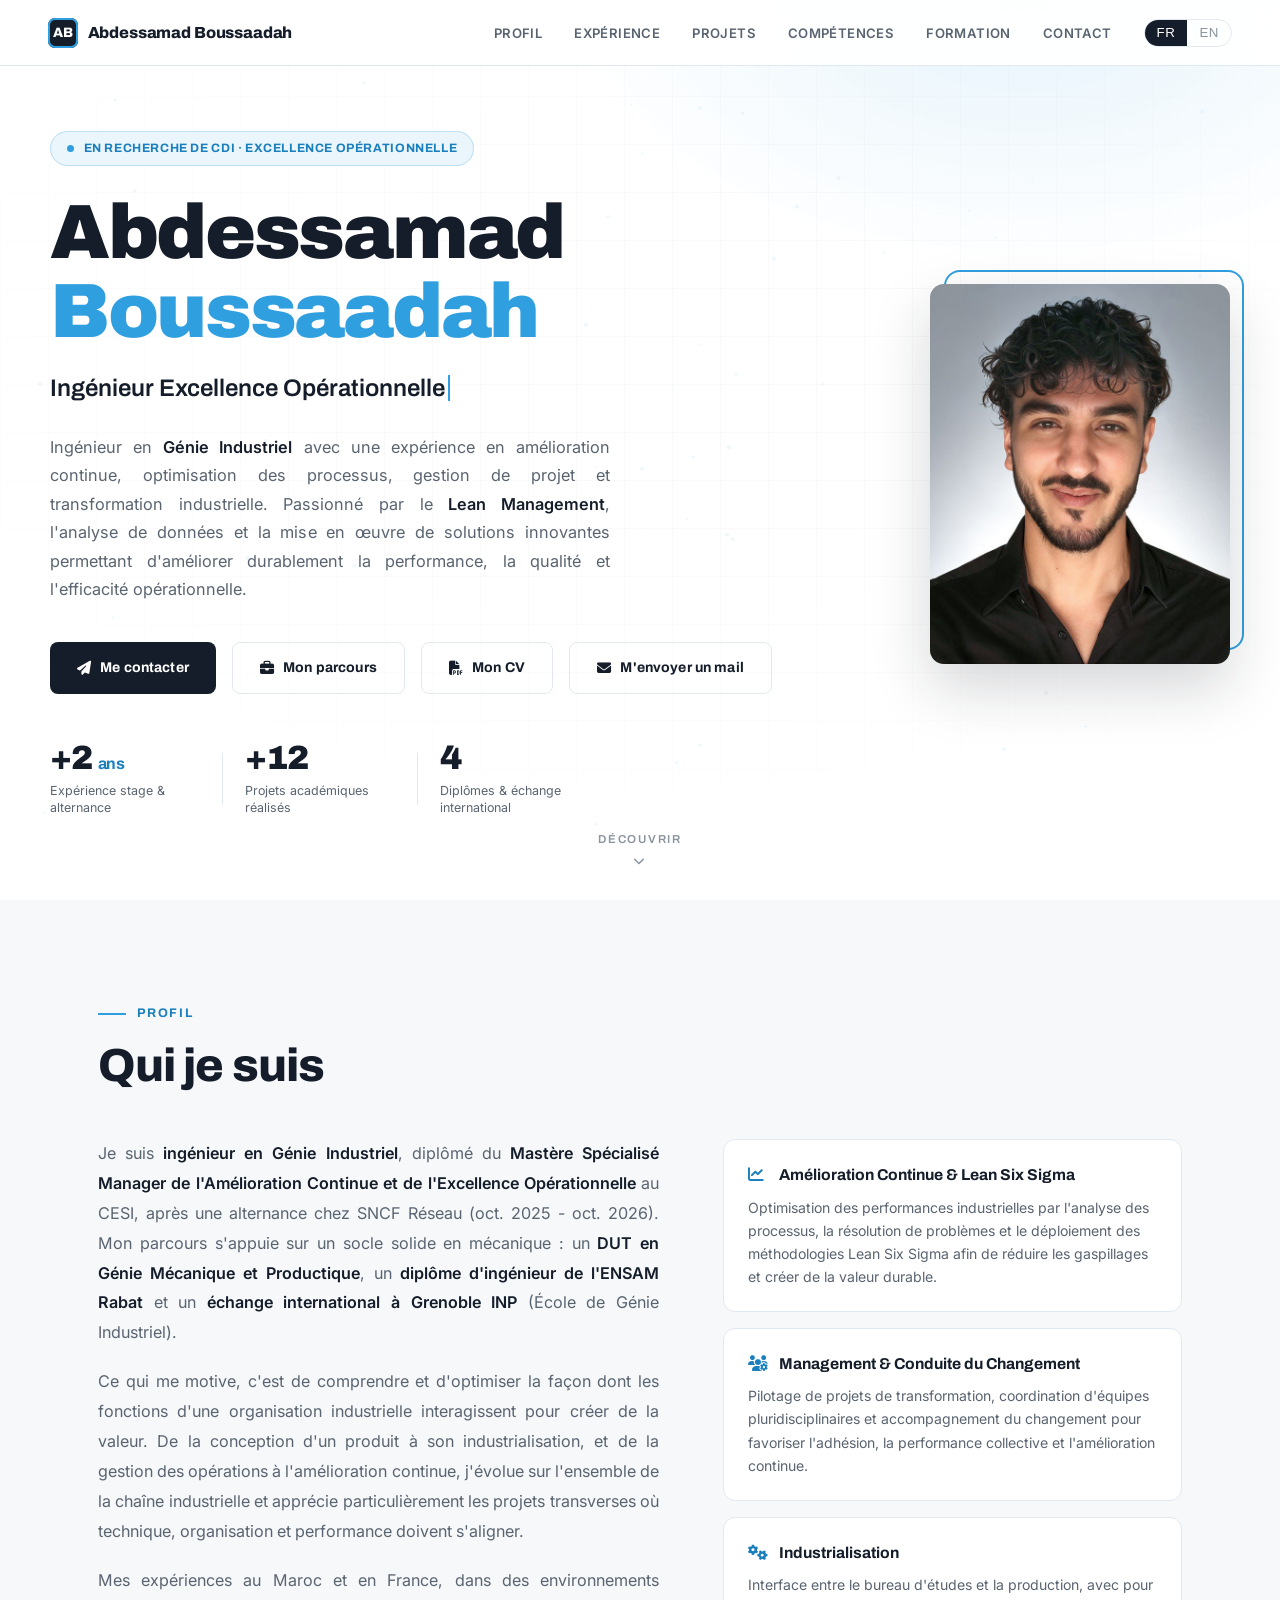
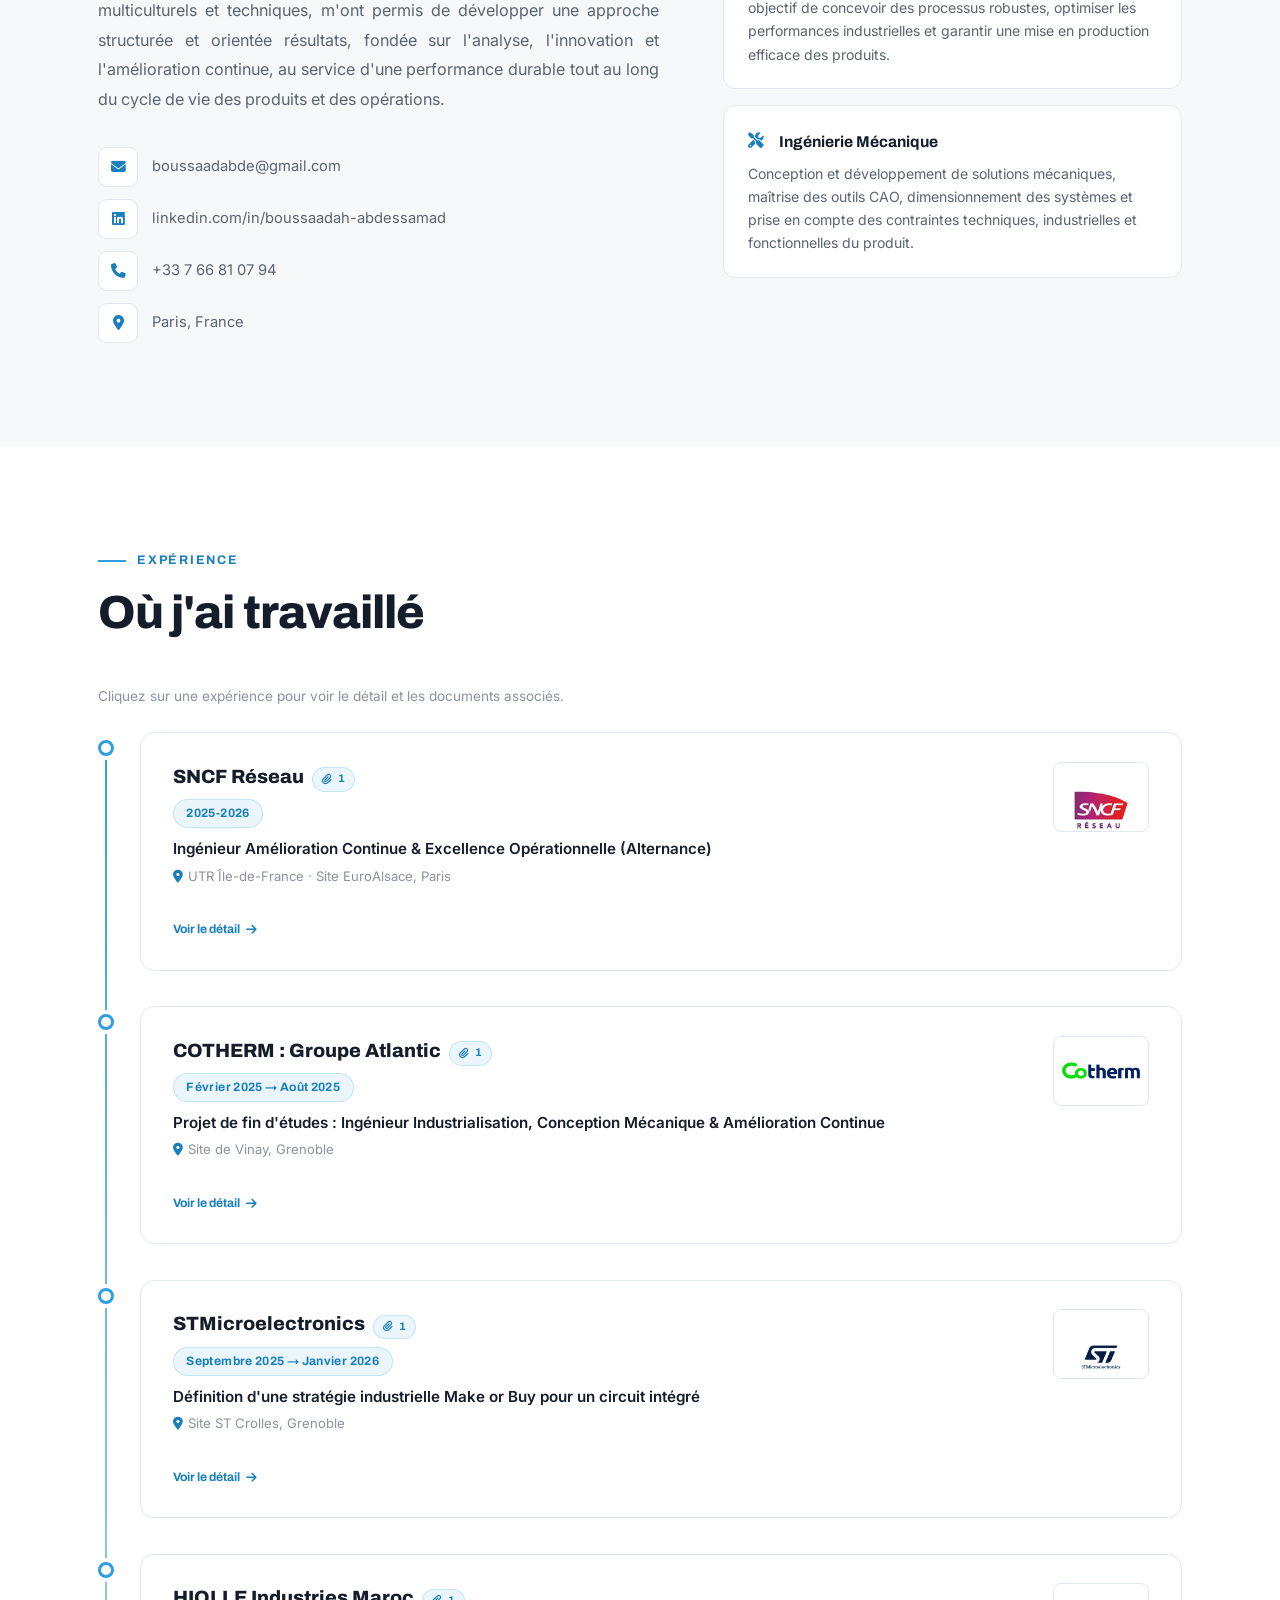
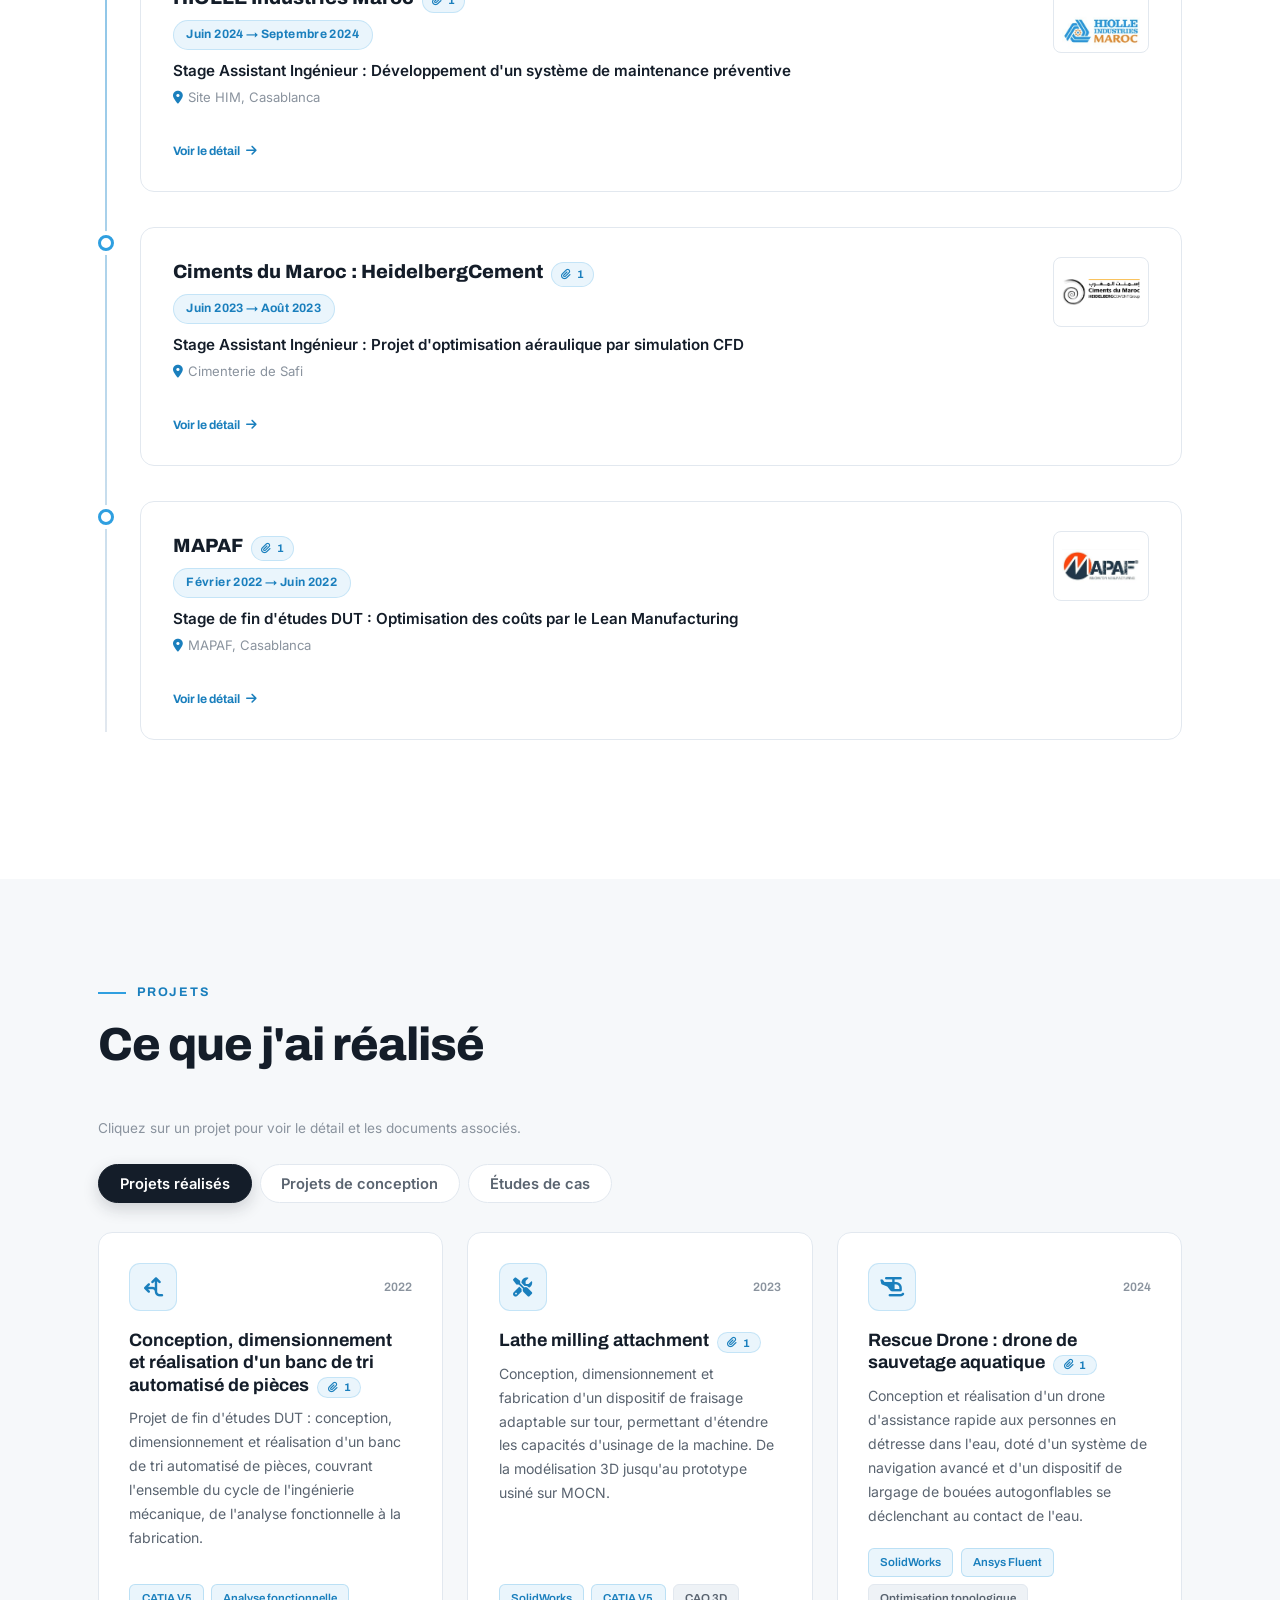
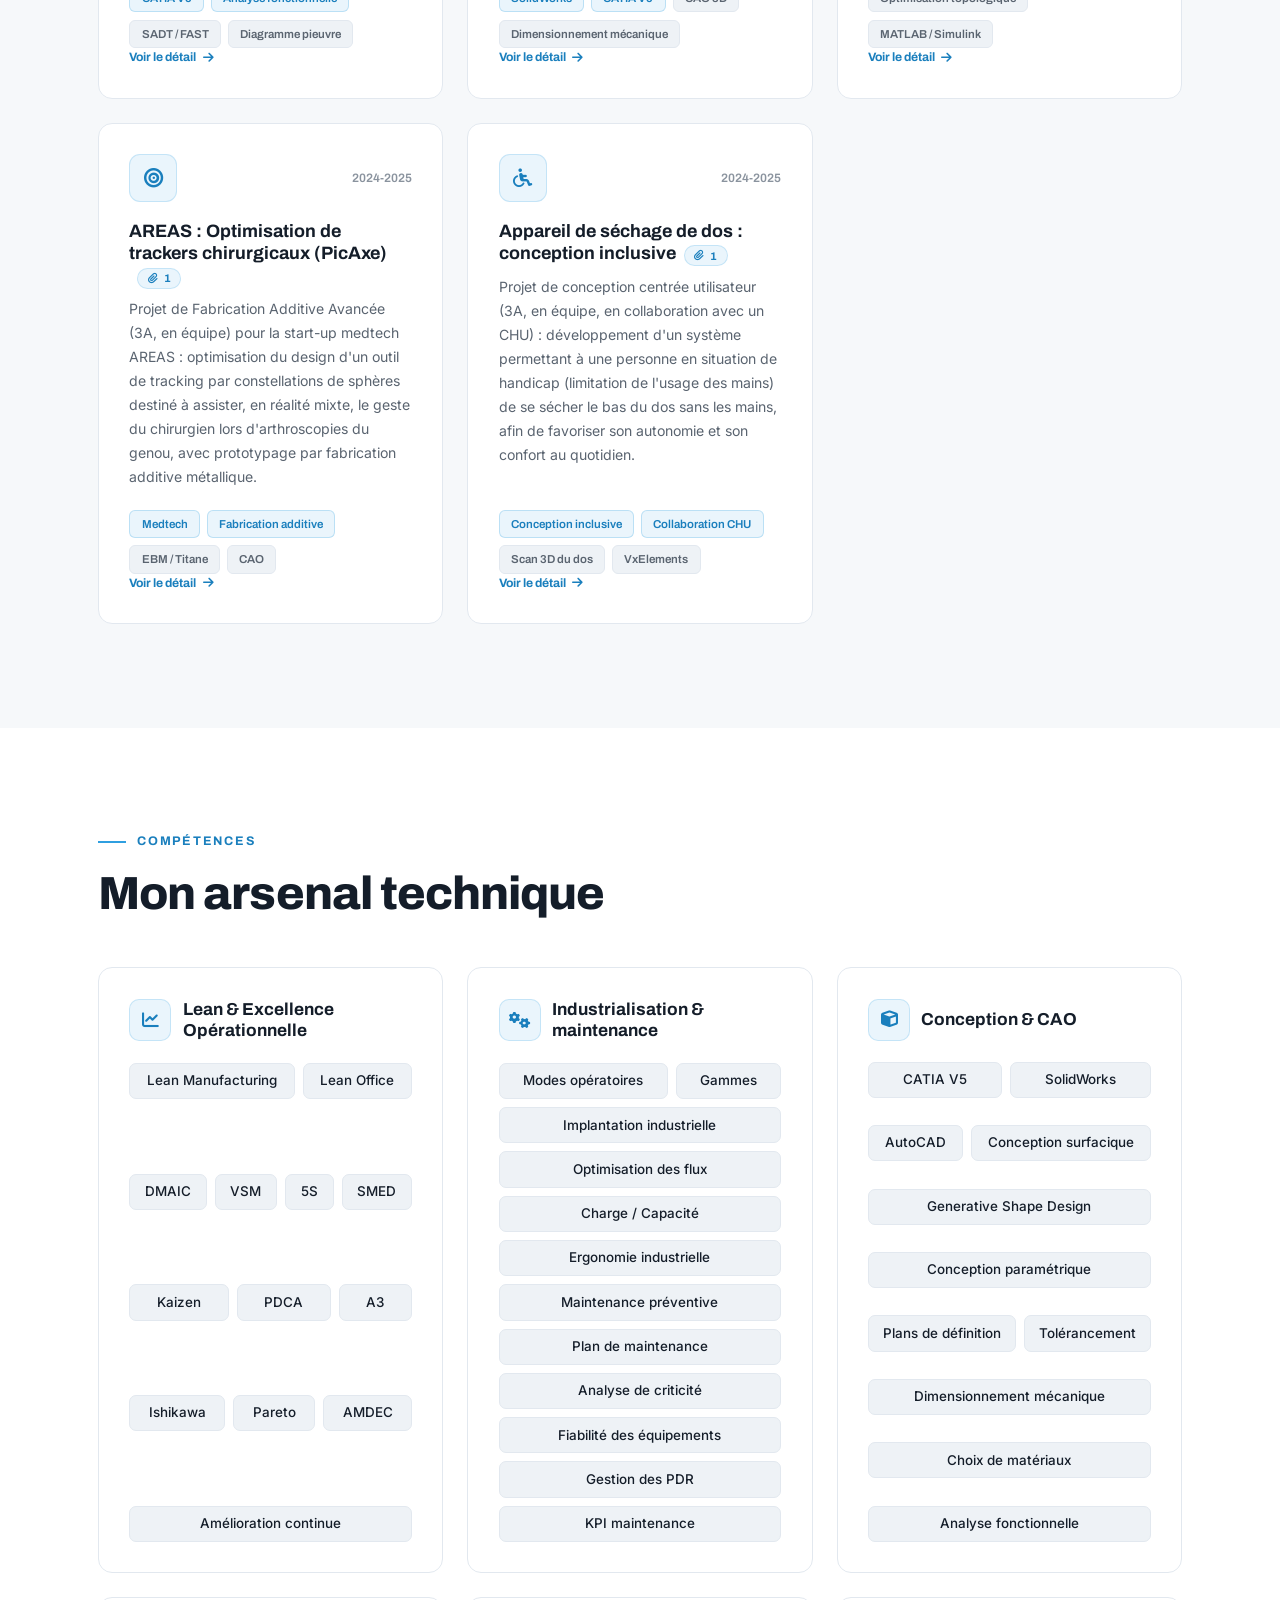
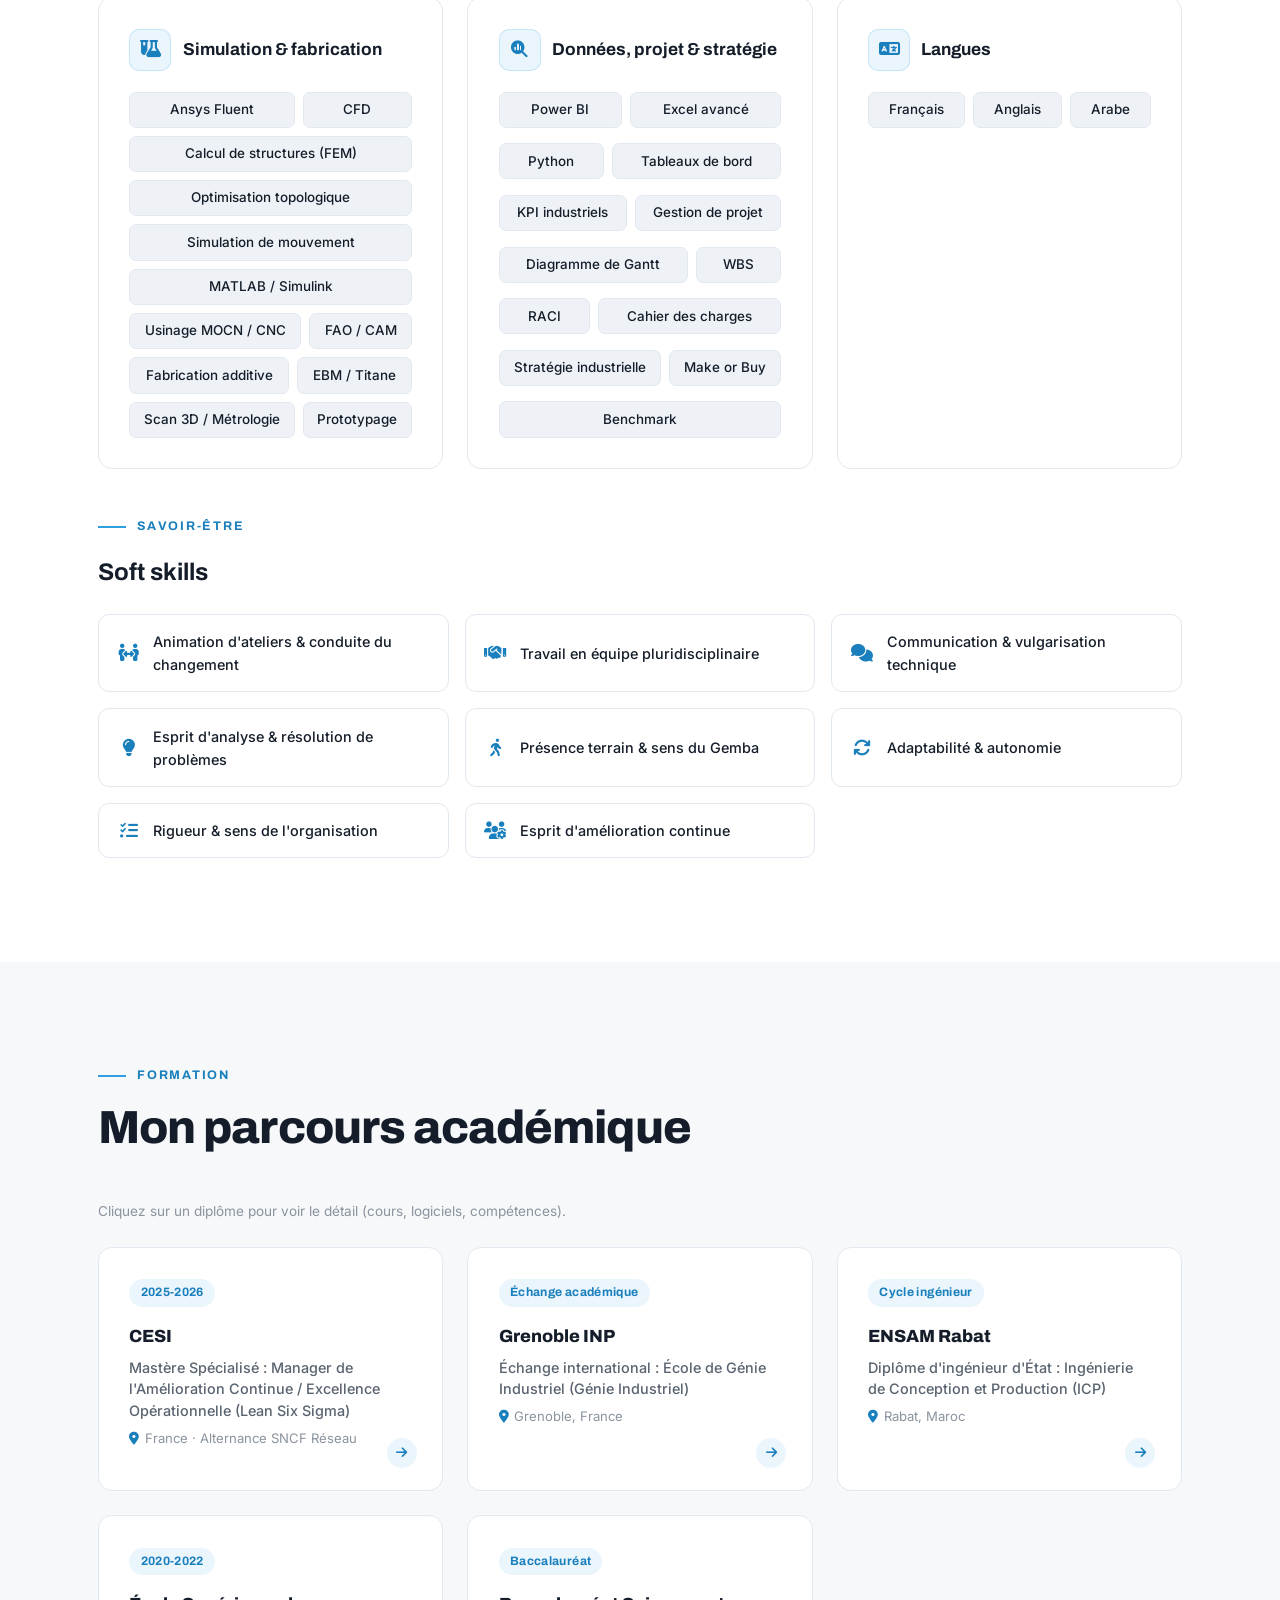
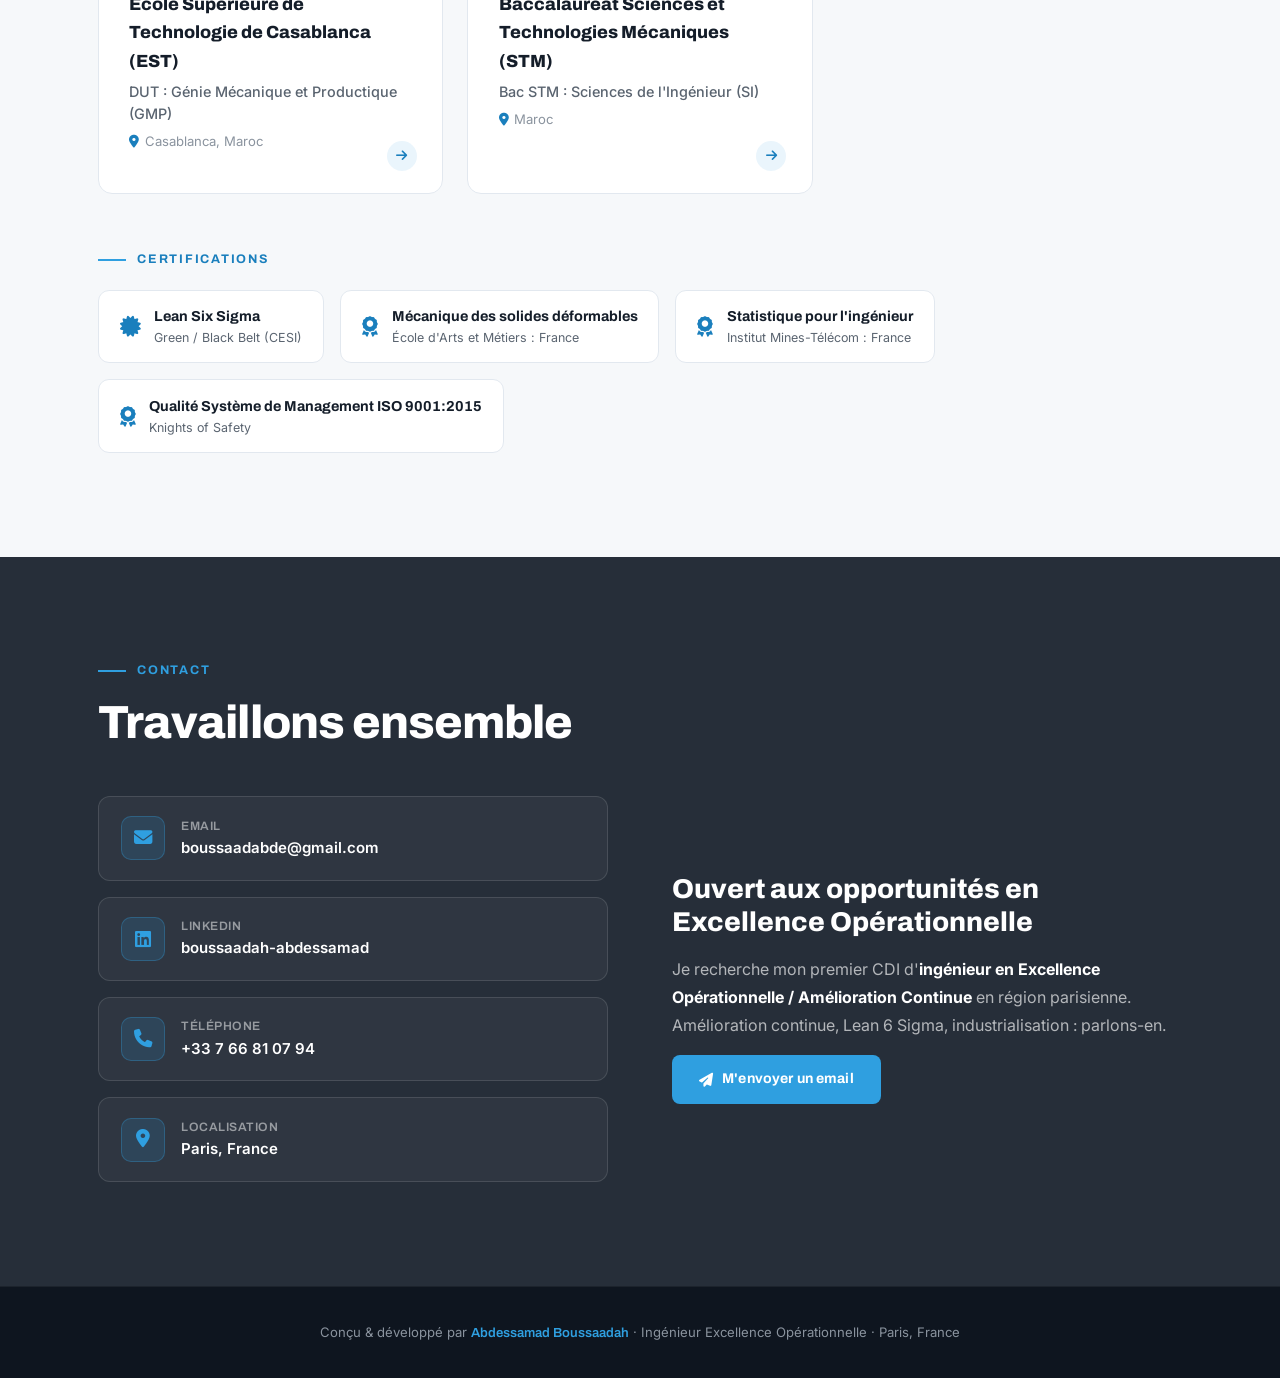
==== commit 3d84397a: "Rétablit l'ancien site à la demande du propriétaire Co-Authored-By: Claude Opus 5.5 <noreply@anthrop" ====
--- a/index.html
+++ b/index.html
@@ -2,161 +2,2652 @@
 <html lang="fr">
 <head>
   <meta charset="UTF-8" />
-  <meta name="viewport" content="width=device-width, initial-scale=1" />
-  <title>Abdessamad Boussaadah, ingénieur excellence opérationnelle</title>
-  <meta name="description" content="Abdessamad Boussaadah, ingénieur en génie industriel certifié Black Belt Lean Six Sigma, en recherche d'un CDI en excellence opérationnelle et amélioration continue en région parisienne." />
-  <meta property="og:title" content="Abdessamad Boussaadah, ingénieur excellence opérationnelle" />
-  <meta property="og:description" content="Parcours, expériences et projets : Lean Six Sigma, industrialisation et conception mécanique." />
-  <meta property="og:type" content="website" />
-  <meta property="og:url" content="https://boussaadabdessamad.github.io/boussaadabde/" />
-  <meta property="og:image" content="https://boussaadabdessamad.github.io/boussaadabde/photo.jpg" />
-  <link rel="canonical" href="https://boussaadabdessamad.github.io/boussaadabde/" />
+  <meta name="viewport" content="width=device-width, initial-scale=1.0" />
+  <title>Abdessamad Boussaadah : Ingénieur Excellence Opérationnelle & Amélioration Continue</title>
+  <meta name="description" content="Abdessamad Boussaadah, en recherche de CDI : Ingénieur en Excellence Opérationnelle et Amélioration Continue (Lean 6 Sigma). Génie industriel, industrialisation, ingénierie mécanique. CESI, Grenoble INP, ENSAM Rabat." />
   <link rel="preconnect" href="https://fonts.googleapis.com" />
   <link rel="preconnect" href="https://fonts.gstatic.com" crossorigin />
-  <link href="https://fonts.googleapis.com/css2?family=Barlow+Condensed:wght@500;600;700&family=IBM+Plex+Sans:wght@400;500;600&display=swap" rel="stylesheet" />
-  <link rel="stylesheet" href="assets/style.css" />
+  <link href="https://fonts.googleapis.com/css2?family=Archivo:wght@400;500;600;700;800;900&family=Inter:wght@300;400;500;600;700&display=swap" rel="stylesheet" />
+  <link rel="stylesheet" href="https://cdnjs.cloudflare.com/ajax/libs/font-awesome/6.5.0/css/all.min.css" />
+  <style>
+    *, *::before, *::after { box-sizing: border-box; margin: 0; padding: 0; }
+
+    :root {
+      --navy:      #141d29;   /* bleu marine Safran  */
+      --navy2:     #1d2a3a;
+      --sky:       #2f9fe0;   /* bleu ciel accent    */
+      --sky-dark:  #1a7fbd;
+      --sky-soft:  #eaf5fc;
+      --bg:        #ffffff;
+      --bg2:       #f6f8fa;   /* blanc cassé         */
+      --bg3:       #eef2f6;
+      --text:      #141d29;
+      --muted:     #5a6470;
+      --muted2:    #8a939e;
+      --border:    #e2e8ef;
+      --display:   'Archivo', sans-serif;
+      --body:      'Inter', sans-serif;
+    }
+
+    html { scroll-behavior: smooth; }
+
+    /* ── Background industriel animé (filigrane global) ── */
+    #bg-net {
+      position: fixed; inset: 0; z-index: 0;
+      width: 100%; height: 100%;
+      pointer-events: none;
+    }
+    /* le contenu passe au-dessus du canvas */
+    nav, section, footer, .edu-modal-overlay { position: relative; z-index: 1; }
+    nav { z-index: 100; }
+    .edu-modal-overlay { z-index: 200; }
+
+    body {
+      font-family: var(--body);
+      background: var(--bg);
+      color: var(--text);
+      overflow-x: hidden;
+      line-height: 1.6;
+    }
+
+    ::-webkit-scrollbar { width: 8px; }
+    ::-webkit-scrollbar-track { background: var(--bg2); }
+    ::-webkit-scrollbar-thumb { background: var(--sky); border-radius: 4px; }
+
+    /* ── NAV ── */
+    nav {
+      position: fixed; top: 0; left: 0; right: 0;
+      z-index: 100;
+      display: flex; align-items: center; justify-content: space-between;
+      padding: 1.1rem 3rem;
+      background: rgba(255,255,255,0.92);
+      backdrop-filter: blur(12px);
+      border-bottom: 1px solid var(--border);
+      transition: padding .3s, box-shadow .3s;
+    }
+    nav.scrolled { padding: .7rem 3rem; box-shadow: 0 4px 24px rgba(20,29,41,.06); }
+    .nav-logo {
+      font-family: var(--display);
+      font-size: 1rem; font-weight: 800;
+      color: var(--navy); text-decoration: none;
+      letter-spacing: -.01em; display: flex; align-items: center; gap: .6rem;
+      white-space: nowrap;
+    }
+    .nav-logo .mark {
+      width: 30px; height: 30px; border-radius: 7px;
+      background: var(--navy); color: #fff;
+      display: grid; place-items: center;
+      font-size: .85rem; font-weight: 800;
+      box-shadow: inset 0 0 0 2px var(--sky);
+    }
+    .nav-right { display: flex; align-items: center; gap: 2rem; }
+    .nav-links { display: flex; gap: 2rem; list-style: none; }
+    .nav-links a {
+      font-size: .82rem; font-weight: 600;
+      color: var(--muted); text-decoration: none;
+      letter-spacing: .03em; text-transform: uppercase;
+      transition: color .2s; position: relative;
+    }
+    .nav-links a::after {
+      content: ''; position: absolute; bottom: -6px; left: 0;
+      width: 0; height: 2px; background: var(--sky);
+      transition: width .25s;
+    }
+    .nav-links a:hover { color: var(--navy); }
+    .nav-links a:hover::after { width: 100%; }
+
+    .lang-switch {
+      display: flex; border: 1px solid var(--border); border-radius: 999px;
+      overflow: hidden; font-family: var(--display); font-size: .72rem; font-weight: 700;
+    }
+    .lang-switch button {
+      background: none; border: none; cursor: pointer;
+      padding: .35rem .75rem; color: var(--muted2);
+      letter-spacing: .04em; transition: background .2s, color .2s;
+    }
+    .lang-switch button.active { background: var(--navy); color: #fff; }
+
+    .hamburger { display: none; flex-direction: column; gap: 5px; cursor: pointer; background: none; border: none; }
+    .hamburger span { display: block; width: 24px; height: 2px; background: var(--navy); transition: all .3s; }
+
+    section { position: relative; }
+
+    /* ── HERO ── */
+    #hero {
+      min-height: 100vh;
+      display: flex; align-items: center;
+      padding: 7rem 3rem 4rem;
+      background:
+        radial-gradient(ellipse 60% 50% at 80% 0%, rgba(47,159,224,.12), transparent 60%),
+        rgba(255,255,255,.78);
+      position: relative; overflow: hidden;
+    }
+    /* fines lignes "trajectoire" en fond */
+    #hero::before {
+      content: ''; position: absolute; inset: 0; z-index: 0;
+      background-image:
+        linear-gradient(rgba(20,29,41,.025) 1px, transparent 1px),
+        linear-gradient(90deg, rgba(20,29,41,.025) 1px, transparent 1px);
+      background-size: 48px 48px;
+      mask-image: radial-gradient(ellipse 80% 70% at 50% 40%, #000 30%, transparent 80%);
+      -webkit-mask-image: radial-gradient(ellipse 80% 70% at 50% 40%, #000 30%, transparent 80%);
+    }
+    .hero-inner {
+      max-width: 1180px; margin: 0 auto; width: 100%;
+      display: grid; grid-template-columns: 1.4fr auto;
+      gap: 5rem; align-items: center;
+      position: relative; z-index: 1;
+    }
+    .hero-tag {
+      display: inline-flex; align-items: center; gap: .6rem;
+      font-family: var(--display); font-size: .76rem; font-weight: 700;
+      color: var(--sky-dark); background: var(--sky-soft);
+      border: 1px solid rgba(47,159,224,.25);
+      padding: .4rem 1rem; border-radius: 999px;
+      letter-spacing: .05em; text-transform: uppercase;
+      margin-bottom: 1.8rem; animation: fadeUp .6s ease both;
+    }
+    .hero-tag .dot { width: 7px; height: 7px; border-radius: 50%; background: var(--sky); animation: pulse 2s infinite; }
+
+    h1.hero-name {
+      font-family: var(--display);
+      font-size: clamp(2.6rem, 6vw, 4.8rem);
+      font-weight: 900; line-height: 1.02;
+      letter-spacing: -.03em; color: var(--navy);
+      animation: fadeUp .6s .1s ease both;
+    }
+    h1.hero-name .accent { color: var(--sky); }
+
+    .hero-role {
+      font-family: var(--display);
+      font-size: clamp(1.05rem, 2.4vw, 1.5rem);
+      font-weight: 600; color: var(--muted);
+      margin: 1.1rem 0 0; min-height: 1.6em;
+      animation: fadeUp .6s .2s ease both;
+    }
+    #typed-text { color: var(--navy); border-right: 2px solid var(--sky); padding-right: 3px; }
+
+    .hero-desc {
+      max-width: 560px; margin: 1.6rem 0 2.4rem;
+      color: var(--muted); font-size: 1.02rem; line-height: 1.75;
+      text-align: justify; text-justify: inter-word;
+      animation: fadeUp .6s .3s ease both;
+    }
+    .hero-desc strong { color: var(--navy); font-weight: 600; }
+
+    .hero-cta { display: flex; gap: 1rem; flex-wrap: wrap; animation: fadeUp .6s .4s ease both; }
+    .btn {
+      display: inline-flex; align-items: center; gap: .55rem;
+      padding: .85rem 1.7rem; border-radius: 8px;
+      font-family: var(--display); font-size: .88rem; font-weight: 700;
+      text-decoration: none; transition: all .25s; cursor: pointer; border: none;
+      letter-spacing: .01em;
+    }
+    .btn-primary { background: var(--navy); color: #fff; }
+    .btn-primary:hover { background: var(--sky); transform: translateY(-2px); box-shadow: 0 10px 28px rgba(47,159,224,.3); }
+    .btn-outline { background: transparent; color: var(--navy); border: 1.5px solid var(--border); }
+    .btn-outline:hover { border-color: var(--sky); color: var(--sky-dark); transform: translateY(-2px); }
+
+    /* Stats chiffrées */
+    .hero-stats {
+      display: flex; gap: 2.8rem; flex-wrap: wrap; margin-top: 3rem;
+      animation: fadeUp .6s .5s ease both;
+    }
+    .stat { position: relative; }
+    .stat + .stat::before {
+      content: ''; position: absolute; left: -1.4rem; top: 50%; transform: translateY(-50%);
+      width: 1px; height: 70%; background: var(--border);
+    }
+    .stat-n {
+      font-family: var(--display); font-size: 2.1rem; font-weight: 900;
+      color: var(--navy); line-height: 1; letter-spacing: -.02em;
+    }
+    .stat-n .stat-u { font-size: 1rem; font-weight: 700; color: var(--sky-dark); }
+    .stat-l { font-size: .78rem; color: var(--muted); margin-top: .45rem; max-width: 150px; line-height: 1.35; }
+
+    /* Photo */
+    .hero-photo-wrap { position: relative; flex-shrink: 0; align-self: center; }
+    .hero-photo-wrap::before {
+      content: ''; position: absolute; inset: -14px -14px 14px 14px;
+      border: 2px solid var(--sky); border-radius: 16px; z-index: 0;
+    }
+    .hero-photo {
+      width: 300px; height: 380px; border-radius: 14px;
+      object-fit: cover; object-position: center;
+      position: relative; z-index: 1;
+      box-shadow: 0 24px 60px rgba(20,29,41,.18);
+      display: block; background: var(--bg3);
+    }
+    .hero-photo-placeholder {
+      width: 300px; height: 380px; border-radius: 14px;
+      position: relative; z-index: 1;
+      background: linear-gradient(160deg, var(--navy), var(--navy2));
+      display: grid; place-items: center; color: var(--sky);
+      box-shadow: 0 24px 60px rgba(20,29,41,.18);
+      text-align: center; padding: 2rem;
+    }
+    .hero-photo-placeholder i { font-size: 3rem; margin-bottom: 1rem; opacity: .6; }
+    .hero-photo-placeholder span { font-family: var(--display); font-size: .8rem; color: #fff; opacity: .55; line-height: 1.5; }
+
+    .scroll-hint {
+      position: absolute; bottom: 2rem; left: 50%; transform: translateX(-50%);
+      color: var(--muted2); font-size: .72rem; text-transform: uppercase; letter-spacing: .15em;
+      font-family: var(--display); font-weight: 600;
+      display: flex; flex-direction: column; align-items: center; gap: .5rem;
+      animation: bounce 2.2s infinite; z-index: 1;
+    }
+
+    /* ── SECTION COMMON ── */
+    .section-wrap { max-width: 1180px; margin: 0 auto; padding: 6.5rem 3rem; }
+    .section-eyebrow {
+      font-family: var(--display); font-size: .78rem; font-weight: 700;
+      color: var(--sky-dark); text-transform: uppercase; letter-spacing: .14em;
+      display: flex; align-items: center; gap: .7rem; margin-bottom: 1rem;
+    }
+    .section-eyebrow::before { content: ''; width: 28px; height: 2px; background: var(--sky); }
+    .section-title {
+      font-family: var(--display);
+      font-size: clamp(1.9rem, 4vw, 2.9rem);
+      font-weight: 800; letter-spacing: -.02em; color: var(--navy);
+      margin-bottom: 3rem; line-height: 1.1;
+    }
+
+    /* ── ABOUT ── */
+    #about { background: rgba(246,248,250,.9); }
+    .about-grid { display: grid; grid-template-columns: 1.1fr .9fr; gap: 4rem; align-items: start; }
+    .about-text p { color: var(--muted); line-height: 1.85; margin-bottom: 1.2rem; font-size: 1.01rem; text-align: justify; text-justify: inter-word; }
+    .about-text strong { color: var(--navy); font-weight: 600; }
+    .about-contacts { display: flex; flex-direction: column; gap: .75rem; margin-top: 2rem; }
+    .contact-item {
+      display: flex; align-items: center; gap: .85rem;
+      font-size: .92rem; color: var(--muted); text-decoration: none; transition: color .2s;
+    }
+    .contact-item:hover { color: var(--sky-dark); }
+    .contact-icon {
+      width: 40px; height: 40px; border-radius: 9px;
+      background: #fff; border: 1px solid var(--border);
+      display: grid; place-items: center; color: var(--sky-dark); flex-shrink: 0;
+    }
+
+    .about-right { display: flex; flex-direction: column; gap: 1rem; }
+    .info-card {
+      background: #fff; border: 1px solid var(--border);
+      border-radius: 12px; padding: 1.4rem 1.5rem;
+      transition: border-color .25s, transform .25s, box-shadow .25s;
+    }
+    .info-card:hover { border-color: var(--sky); transform: translateX(4px); box-shadow: 0 8px 24px rgba(20,29,41,.06); }
+    .info-card-head { display: flex; align-items: center; gap: .7rem; font-family: var(--display); font-weight: 700; font-size: .98rem; margin-bottom: .5rem; color: var(--navy); }
+    .info-card-head i { color: var(--sky-dark); width: 20px; }
+    .info-card p { color: var(--muted); font-size: .88rem; line-height: 1.65; }
+
+    /* ── EXPERIENCE ── */
+    #experience { background: rgba(255,255,255,.86); }
+    .timeline { position: relative; }
+    .timeline::before {
+      content: ''; position: absolute; left: 7px; top: 8px; bottom: 8px;
+      width: 2px; background: linear-gradient(180deg, var(--sky), var(--border));
+    }
+    .tl-item { padding-left: 2.6rem; margin-bottom: 2.2rem; position: relative; }
+    .tl-dot {
+      position: absolute; left: 0; top: 8px;
+      width: 16px; height: 16px; border-radius: 50%;
+      background: #fff; border: 3px solid var(--sky);
+      box-shadow: 0 0 0 4px var(--bg);
+    }
+    .tl-card {
+      background: #fff; border: 1px solid var(--border);
+      border-radius: 14px; padding: 1.8rem 2rem;
+      transition: border-color .25s, transform .25s, box-shadow .25s;
+    }
+    .tl-card:hover { border-color: var(--sky); transform: translateX(6px); box-shadow: 0 14px 36px rgba(20,29,41,.07); }
+    .tl-head { display: flex; align-items: flex-start; justify-content: space-between; flex-wrap: nowrap; gap: 1rem; margin-bottom: .35rem; }
+    .tl-head-left { display: flex; flex-direction: column; gap: .4rem; align-items: flex-start; min-width: 0; }
+    .tl-logo {
+      flex-shrink: 0; width: 96px; height: 70px; border-radius: 8px;
+      background: #fff; border: 1px solid var(--border);
+      display: grid; place-items: center; overflow: hidden; padding: 8px;
+    }
+    .tl-logo img { max-width: 100%; max-height: 100%; object-fit: contain; display: block; }
+    .detail-logo {
+      position: absolute; top: 1.5rem; right: 4.4rem;
+      width: 104px; height: 76px; border-radius: 9px;
+      background: #fff; border: 1px solid rgba(255,255,255,.3);
+      display: grid; place-items: center; overflow: hidden; padding: 9px;
+    }
+    .detail-logo:empty { display: none; }
+    .detail-logo img { max-width: 100%; max-height: 100%; object-fit: contain; display: block; }
+    .tl-company { font-family: var(--display); font-size: 1.2rem; font-weight: 800; color: var(--navy); }
+    .tl-date {
+      font-family: var(--display); font-size: .76rem; font-weight: 700; color: var(--sky-dark);
+      background: var(--sky-soft); border: 1px solid rgba(47,159,224,.2);
+      padding: .25rem .8rem; border-radius: 999px; white-space: nowrap; letter-spacing: .03em;
+    }
+    .tl-role { font-size: .95rem; color: var(--navy); font-weight: 600; margin-bottom: .25rem; }
+    .tl-loc { font-size: .82rem; color: var(--muted2); margin-bottom: 1rem; }
+    .tl-loc i { margin-right: .35rem; color: var(--sky-dark); }
+    .tl-items { list-style: none; display: flex; flex-direction: column; gap: .55rem; }
+    .tl-items li { font-size: .9rem; color: var(--muted); padding-left: 1.4rem; position: relative; line-height: 1.65; }
+    .tl-items li::before { content: ''; position: absolute; left: 0; top: .55em; width: 6px; height: 6px; border-radius: 1px; background: var(--sky); }
+    .tl-items strong { color: var(--navy); font-weight: 600; }
+
+    /* ── PROJECTS ── */
+    #projects { background: rgba(246,248,250,.9); }
+    .proj-tabs { display: flex; gap: .5rem; flex-wrap: wrap; margin: 0 0 1.8rem; }
+    .proj-tab {
+      font-family: inherit; font-size: .92rem; font-weight: 600;
+      color: var(--muted); background: #fff;
+      border: 1px solid var(--border); border-radius: 999px;
+      padding: .6rem 1.3rem; cursor: pointer;
+      transition: color .2s, background .2s, border-color .2s, box-shadow .2s;
+    }
+    .proj-tab:hover { color: var(--navy); border-color: var(--sky); }
+    .proj-tab.active {
+      color: #fff; background: var(--navy);
+      border-color: var(--navy); box-shadow: 0 6px 16px rgba(20,29,41,.18);
+    }
+    .proj-grid { display: grid; grid-template-columns: repeat(auto-fit, minmax(320px, 1fr)); gap: 1.5rem; }
+    .proj-card {
+      background: #fff; border: 1px solid var(--border);
+      border-radius: 14px; padding: 1.9rem;
+      transition: border-color .25s, transform .25s, box-shadow .25s;
+      display: flex; flex-direction: column; position: relative; overflow: hidden;
+    }
+    .proj-card::before { content: ''; position: absolute; top: 0; left: 0; right: 0; height: 3px; background: var(--sky); transform: scaleX(0); transform-origin: left; transition: transform .3s; }
+    .proj-card:hover::before { transform: scaleX(1); }
+    .proj-card:hover { border-color: var(--sky); transform: translateY(-6px); box-shadow: 0 22px 44px rgba(20,29,41,.1); }
+    .proj-top { display: flex; align-items: center; justify-content: space-between; margin-bottom: 1.1rem; }
+    .proj-icon {
+      width: 48px; height: 48px; border-radius: 11px;
+      background: var(--sky-soft); border: 1px solid rgba(47,159,224,.2);
+      display: grid; place-items: center; color: var(--sky-dark); font-size: 1.2rem;
+    }
+    .proj-year { font-family: var(--display); font-size: .76rem; font-weight: 600; color: var(--muted2); }
+    .proj-name { font-family: var(--display); font-size: 1.12rem; font-weight: 700; margin-bottom: .55rem; color: var(--navy); line-height: 1.25; }
+    .proj-desc { font-size: .88rem; color: var(--muted); line-height: 1.7; flex: 1; margin-bottom: 1.3rem; }
+    .proj-tags { display: flex; flex-wrap: wrap; gap: .45rem; }
+    .tag {
+      font-family: var(--display); font-size: .72rem; font-weight: 600;
+      padding: .25rem .7rem; border-radius: 6px;
+      background: var(--bg3); border: 1px solid var(--border); color: var(--muted);
+    }
+    .tag.sky { background: var(--sky-soft); border-color: rgba(47,159,224,.25); color: var(--sky-dark); }
+
+    /* ── SKILLS ── */
+    #skills { background: rgba(255,255,255,.86); }
+    .skills-grid { display: grid; grid-template-columns: repeat(auto-fit, minmax(300px, 1fr)); gap: 1.5rem; align-items: stretch; }
+    .skill-cat {
+      background: #fff; border: 1px solid var(--border);
+      border-radius: 14px; padding: 1.9rem;
+      transition: border-color .25s, transform .25s, box-shadow .25s;
+      display: flex; flex-direction: column; position: relative; overflow: hidden;
+    }
+    .skill-cat::before { content: ''; position: absolute; top: 0; left: 0; right: 0; height: 3px; background: var(--sky); transform: scaleX(0); transform-origin: left; transition: transform .3s; }
+    .skill-cat:hover::before { transform: scaleX(1); }
+    .skill-cat:hover { border-color: var(--sky); transform: translateY(-6px); box-shadow: 0 22px 44px rgba(20,29,41,.1); }
+    .skill-cat-head { display: flex; align-items: center; gap: .7rem; font-family: var(--display); font-weight: 700; font-size: 1.08rem; line-height: 1.25; margin-bottom: 1.3rem; color: var(--navy); }
+    .skill-cat-head i { width: 42px; height: 42px; border-radius: 10px; background: var(--sky-soft); border: 1px solid rgba(47,159,224,.2); display: grid; place-items: center; color: var(--sky-dark); font-size: 1.05rem; flex-shrink: 0; }
+    .skill-tags { display: flex; flex-wrap: wrap; gap: .5rem; flex: 1; align-content: space-between; }
+    .stag {
+      font-family: var(--body); font-size: .84rem; font-weight: 500;
+      padding: .4rem .85rem; border-radius: 7px; flex: 1 1 auto; text-align: center; white-space: nowrap;
+      background: var(--bg3); border: 1px solid var(--border); color: var(--text); transition: all .2s;
+    }
+    .stag:hover { background: var(--sky-soft); border-color: rgba(47,159,224,.3); color: var(--sky-dark); }
+    .stag.highlight { background: var(--bg3); border-color: var(--border); color: var(--text); }
+
+    /* Soft skills */
+    .soft-block { margin-top: 3rem; }
+    .soft-title { font-family: var(--display); font-weight: 700; font-size: 1.5rem; color: var(--navy); margin: .2rem 0 1.4rem; }
+    .soft-grid { display: grid; grid-template-columns: repeat(auto-fit, minmax(260px, 1fr)); gap: 1rem; }
+    .soft-item { display: flex; align-items: center; gap: .85rem; background: #fff; border: 1px solid var(--border); border-radius: 11px; padding: .95rem 1.15rem; font-size: .9rem; font-weight: 500; color: var(--text); transition: border-color .2s, transform .2s, box-shadow .2s; }
+    .soft-item:hover { border-color: var(--sky); transform: translateY(-3px); box-shadow: 0 12px 28px rgba(20,29,41,.07); }
+    .soft-item i { color: var(--sky-dark); font-size: 1.1rem; flex-shrink: 0; width: 1.4rem; text-align: center; }
+
+    /* ── EDUCATION ── */
+    #education { background: rgba(246,248,250,.9); }
+    .edu-grid { display: grid; grid-template-columns: repeat(auto-fit, minmax(300px, 1fr)); gap: 1.5rem; }
+    .edu-hint { font-size: .85rem; color: var(--muted2); margin-bottom: 1.5rem; display: flex; align-items: center; gap: .5rem; }
+    .edu-card {
+      background: #fff; border: 1px solid var(--border);
+      border-radius: 14px; padding: 1.9rem;
+      transition: border-color .25s, transform .25s, box-shadow .25s;
+      position: relative; cursor: pointer; outline: none; padding-bottom: 2.6rem;
+    }
+    .edu-card:hover, .edu-card:focus-visible { border-color: var(--sky); transform: translateY(-4px); box-shadow: 0 14px 34px rgba(20,29,41,.08); }
+    .edu-card:focus-visible { box-shadow: 0 0 0 3px rgba(47,159,224,.35); }
+    .edu-year {
+      font-family: var(--display); font-size: .76rem; font-weight: 700; color: var(--sky-dark);
+      background: var(--sky-soft); padding: .25rem .7rem; border-radius: 999px;
+      display: inline-block; margin-bottom: 1rem; letter-spacing: .03em;
+    }
+    .edu-school { font-family: var(--display); font-size: 1.1rem; font-weight: 800; margin-bottom: .35rem; color: var(--navy); }
+    .edu-degree { font-size: .9rem; color: var(--muted); font-weight: 500; margin-bottom: .4rem; line-height: 1.5; }
+    .edu-loc { font-size: .82rem; color: var(--muted2); }
+    .edu-loc i { margin-right: .35rem; color: var(--sky-dark); }
+    .edu-more {
+      position: absolute; bottom: 1.4rem; right: 1.6rem;
+      width: 30px; height: 30px; border-radius: 50%;
+      background: var(--sky-soft); color: var(--sky-dark);
+      display: grid; place-items: center; font-size: .8rem;
+      transition: background .25s, color .25s, transform .25s;
+    }
+    .edu-card:hover .edu-more, .edu-card:focus-visible .edu-more { background: var(--sky); color: #fff; transform: translateX(3px); }
+
+    /* ── MODALE FORMATION ── */
+    .edu-modal-overlay {
+      position: fixed; inset: 0; z-index: 200;
+      background: rgba(20,29,41,.55); backdrop-filter: blur(4px);
+      display: none; align-items: center; justify-content: center; padding: 1.5rem;
+      opacity: 0; transition: opacity .25s;
+    }
+    .edu-modal-overlay.open { display: flex; opacity: 1; }
+    .edu-modal {
+      background: #fff; border-radius: 18px; width: 100%; max-width: 640px;
+      max-height: 88vh; overflow-y: auto; position: relative;
+      box-shadow: 0 30px 80px rgba(20,29,41,.35);
+      transform: translateY(20px) scale(.97); transition: transform .3s;
+    }
+    .edu-modal-overlay.open .edu-modal { transform: translateY(0) scale(1); }
+    .edu-modal-close {
+      position: absolute; top: 1.1rem; right: 1.1rem;
+      width: 38px; height: 38px; border-radius: 50%;
+      background: var(--bg2); border: 1px solid var(--border); color: var(--navy);
+      cursor: pointer; font-size: 1rem; display: grid; place-items: center;
+      transition: background .2s, color .2s; z-index: 2;
+    }
+    .edu-modal-close:hover { background: var(--navy); color: #fff; }
+    .edu-modal-head {
+      background: linear-gradient(150deg, var(--navy), var(--navy2));
+      color: #fff; padding: 2.2rem 2.2rem 1.8rem; border-radius: 18px 18px 0 0;
+    }
+    .edu-modal-year {
+      font-family: var(--display); font-size: .74rem; font-weight: 700; color: var(--navy);
+      background: var(--sky); padding: .25rem .7rem; border-radius: 999px;
+      display: inline-block; margin-bottom: .9rem; letter-spacing: .03em;
+    }
+    .edu-modal-school { font-family: var(--display); font-size: 1.5rem; font-weight: 800; margin-bottom: .4rem; line-height: 1.15; }
+    /* espace pour le logo dans la modale détail */
+    #detailModal .edu-modal-head { padding-right: 9rem; }
+    #detailModal .edu-modal-head:has(.detail-logo:empty) { padding-right: 2.2rem; }
+    .edu-modal-degree { font-size: .95rem; color: rgba(255,255,255,.8); line-height: 1.5; margin-bottom: .7rem; }
+    .edu-modal-loc { font-size: .82rem; color: var(--sky); }
+    .edu-modal-body { padding: 1.8rem 2.2rem 2.2rem; }
+    .edu-block { margin-bottom: 1.7rem; }
+    .edu-block:last-child { margin-bottom: 0; }
+    .edu-block-head {
+      font-family: var(--display); font-weight: 700; font-size: .95rem; color: var(--navy);
+      display: flex; align-items: center; gap: .6rem; margin-bottom: .9rem;
+    }
+    .edu-block-head i { color: var(--sky-dark); }
+    .edu-block ul { list-style: none; display: flex; flex-direction: column; gap: .5rem; }
+    .edu-block ul li { font-size: .88rem; color: var(--muted); padding-left: 1.3rem; position: relative; line-height: 1.6; }
+    .edu-block ul li::before { content: ''; position: absolute; left: 0; top: .55em; width: 6px; height: 6px; border-radius: 1px; background: var(--sky); }
+    .detail-thesis-box {
+      background: var(--sky-soft, #eaf4fb); border-left: 3px solid var(--sky);
+      border-radius: 8px; padding: .9rem 1.1rem; color: var(--navy);
+      font-size: .9rem; line-height: 1.6; font-style: italic;
+    }
+    .dx-flow { display: flex; flex-wrap: wrap; align-items: stretch; gap: .4rem; margin: .2rem 0 .4rem; }
+    .dx-flow-step {
+      flex: 1 1 0; min-width: 110px; background: var(--sky-soft, #eaf4fb);
+      border: 1px solid #cfe5f5; border-radius: 8px; padding: .6rem .5rem;
+      font-size: .72rem; font-weight: 600; color: var(--navy); text-align: center;
+      display: flex; align-items: center; justify-content: center; line-height: 1.3;
+    }
+    .dx-flow-arrow { display: flex; align-items: center; color: var(--sky); font-size: .8rem; }
+    @media (max-width: 640px) {
+      .dx-flow { flex-direction: column; }
+      .dx-flow-step { min-width: 0; }
+      .dx-flow-arrow { transform: rotate(90deg); justify-content: center; }
+    }
+    @media (max-width: 720px) { .dx-grid { grid-template-columns: 1fr; } }
+    .dx-panel { border: 1px solid var(--border); border-radius: 10px; overflow: hidden; }
+    .dx-panel-head { background: var(--navy); color: #fff; font-size: .72rem; font-weight: 700; text-transform: uppercase; letter-spacing: .04em; padding: .55rem .8rem; text-align: center; }
+    .dx-rows { padding: .3rem .8rem; }
+    .dx-row { display: flex; justify-content: space-between; align-items: center; padding: .5rem 0; border-bottom: 1px solid var(--border); font-size: .82rem; }
+    .dx-row:last-child { border-bottom: none; }
+    .dx-row .k { color: var(--muted); }
+    .dx-row .val { font-weight: 700; color: var(--navy); font-variant-numeric: tabular-nums; }
+    .dx-table { width: 100%; border-collapse: collapse; font-size: .8rem; }
+    .dx-table th, .dx-table td { padding: .5rem .55rem; border-bottom: 1px solid var(--border); }
+    .dx-table th { text-align: center; }
+    .dx-table td { text-align: center; font-variant-numeric: tabular-nums; font-feature-settings: 'tnum'; }
+    .dx-table thead th { background: var(--navy); color: #fff; font-weight: 600; font-size: .72rem; }
+    .dx-table th:first-child, .dx-table td:first-child { text-align: left; color: var(--muted); }
+    .dx-table td.s1 { color: var(--navy); font-weight: 600; }
+    .dx-table td.s2 { color: var(--sky-dark, #1d6fa5); font-weight: 700; }
+    .dx-table td.s3 { color: #5d8a1e; font-weight: 600; }
+    .dx-table tr.dx-score td { background: #f5f9fc; font-weight: 800; font-size: .88rem; }
+    .dx-table td.win { background: var(--sky-soft, #eaf4fb); }
+    .dx-reco { margin: 1rem 0; background: #fff8e8; border: 1px solid #f0dca0; border-radius: 8px; padding: .8rem 1rem; font-size: .85rem; color: var(--navy); text-align: center; }
+    .dx-reco strong { color: #b8860b; }
+    .dx-impacts { display: flex; flex-wrap: wrap; gap: .8rem; align-items: center; background: #f5f9fc; border-radius: 10px; padding: 1rem; }
+    .dx-impacts .ttl { font-size: .74rem; font-weight: 700; text-transform: uppercase; color: var(--navy); letter-spacing: .03em; flex: 1 1 100%; }
+    .dx-impact { text-align: center; flex: 1 1 auto; min-width: 80px; }
+    .dx-impact .v { font-family: 'Archivo', sans-serif; font-size: 1.25rem; font-weight: 800; color: var(--sky); line-height: 1; font-variant-numeric: tabular-nums; }
+    .dx-impact .l { font-size: .66rem; color: var(--muted); margin-top: .3rem; line-height: 1.3; }
+    /* MAPAF charts */
+    .dx-charts { display: grid; grid-template-columns: repeat(auto-fit, minmax(220px, 1fr)); gap: 1rem; margin: 1rem 0; }
+    .dx-chart { border: 1px solid var(--border); border-radius: 10px; padding: .9rem; }
+    .dx-chart-h { font-size: .74rem; font-weight: 700; text-transform: uppercase; letter-spacing: .03em; color: var(--navy); margin-bottom: .8rem; text-align: center; }
+    .dx-legend { display: flex; flex-direction: column; gap: .4rem; }
+    .dx-leg { display: flex; align-items: center; gap: .5rem; font-size: .78rem; }
+    .dx-leg .sw { width: 11px; height: 11px; border-radius: 2px; flex-shrink: 0; }
+    .dx-leg .lab { flex: 1; color: var(--navy); }
+    .dx-leg .num { font-variant-numeric: tabular-nums; font-weight: 700; color: var(--navy); }
+    .dx-leg .pct { font-variant-numeric: tabular-nums; color: var(--muted); width: 38px; text-align: right; }
+    .dx-ba { display: flex; align-items: flex-end; justify-content: center; gap: 1.4rem; height: 130px; padding-top: .5rem; }
+    .dx-ba-col { display: flex; flex-direction: column; align-items: center; gap: .3rem; }
+    .dx-ba-bar { width: 46px; background: #6b4c9a; border-radius: 4px 4px 0 0; }
+    .dx-ba-bar.after { background: #7aa93c; }
+    .dx-ba-val { font-size: .8rem; font-weight: 700; color: var(--navy); }
+    .dx-ba-lab { font-size: .64rem; color: var(--muted); text-transform: uppercase; }
+    .dx-stacks { display: flex; justify-content: center; gap: 1.6rem; align-items: flex-end; }
+    .dx-stack { width: 60px; }
+    .dx-stack-lab { text-align: center; font-size: .64rem; color: var(--muted); text-transform: uppercase; margin-top: .4rem; }
+    .dx-seg { display: flex; align-items: center; justify-content: center; font-size: .7rem; font-weight: 700; color: #fff; }
+    .dx-cmp { display: flex; flex-wrap: wrap; justify-content: center; gap: .8rem; margin: 1rem 0; }
+    .dx-cmp-card { flex: 1 1 160px; max-width: 240px; border: 1px solid var(--border); border-radius: 10px; padding: .9rem .7rem 1rem; text-align: center; display: flex; flex-direction: column; }
+    .dx-cmp-h { font-size: .74rem; font-weight: 700; color: var(--navy); margin-bottom: .15rem; min-height: 2.1em; display: flex; align-items: center; justify-content: center; line-height: 1.2; }
+    .dx-cmp-sub { font-size: .62rem; color: var(--muted); margin-bottom: .8rem; min-height: 1.4em; }
+    .dx-cmp-bars { display: flex; align-items: flex-end; justify-content: center; gap: .9rem; height: 110px; border-bottom: 1px solid var(--border); }
+    .dx-cmp-col { display: flex; flex-direction: column; align-items: center; justify-content: flex-end; height: 100%; }
+    .dx-cmp-bar { width: 36px; border-radius: 4px 4px 0 0; background: #c4c8cf; flex-shrink: 0; }
+    .dx-cmp-bar.aft { background: #2f6fb0; }
+    .dx-cmp-val { font-size: .76rem; font-weight: 700; color: var(--navy); font-variant-numeric: tabular-nums; margin-bottom: .25rem; }
+    .dx-cmp-lab { font-size: .58rem; color: var(--muted); text-transform: uppercase; margin-top: .3rem; }
+    .dx-cmp-delta { margin-top: .7rem; font-size: .82rem; font-weight: 800; color: #5d8a1e; font-variant-numeric: tabular-nums; }
+    .dx-perf { display: flex; flex-direction: column; gap: .7rem; }
+    .dx-chart.wide { grid-column: 1 / -1; }
+    .dx-chart.wide .dx-perf { display: grid; grid-template-columns: repeat(auto-fit, minmax(240px, 1fr)); gap: .7rem 1.8rem; }
+    .dx-perf-item { font-size: .76rem; }
+    .dx-perf-k { color: var(--navy); font-weight: 600; margin-bottom: .35rem; display: flex; justify-content: space-between; align-items: baseline; }
+    .dx-perf-k .pd { color: #5d8a1e; font-weight: 700; font-variant-numeric: tabular-nums; font-size: .72rem; }
+    .dx-perf-track { display: grid; grid-template-columns: 48px 1fr auto; align-items: center; gap: .4rem; margin-bottom: .25rem; }
+    .dx-perf-track .tag { font-size: .58rem; color: var(--muted); text-transform: uppercase; }
+    .dx-perf-track .bar { height: 14px; border-radius: 3px; min-width: 6px; }
+    .dx-perf-track .bar.init { background: #2f6fb0; }
+    .dx-perf-track .bar.targ { background: #6a9a3a; }
+    .dx-perf-track .num { font-size: .72rem; font-weight: 700; color: var(--navy); font-variant-numeric: tabular-nums; white-space: nowrap; text-align: right; }
+    .dx-perf-row { display: grid; grid-template-columns: 1.3fr 1fr 1fr auto; gap: .5rem; align-items: center; padding: .45rem 0; border-bottom: 1px solid var(--border); font-size: .76rem; }
+    .dx-perf-row:last-child { border-bottom: none; }
+    .dx-perf-row .pk { color: var(--navy); }
+    .dx-perf-bar { height: 14px; border-radius: 3px; display: flex; align-items: center; padding-left: .35rem; color: #fff; font-size: .64rem; font-weight: 700; font-variant-numeric: tabular-nums; min-width: 24px; }
+    .dx-perf-bar.init { background: #2f6fb0; }
+    .dx-perf-bar.targ { background: #5d8a1e; }
+    .dx-perf-imp { color: #5d8a1e; font-weight: 700; font-variant-numeric: tabular-nums; font-size: .72rem; text-align: right; }
+    .dx-perf-head { display: grid; grid-template-columns: 1.3fr 1fr 1fr auto; gap: .5rem; font-size: .64rem; color: var(--muted); text-transform: uppercase; padding-bottom: .3rem; }
+    .edu-chips { display: flex; flex-wrap: wrap; gap: .5rem; align-content: flex-start; }
+    .edu-chips span {
+      font-family: var(--display); font-size: .78rem; font-weight: 600;
+      padding: .35rem .8rem; border-radius: 7px;
+      background: var(--sky-soft); border: 1px solid rgba(47,159,224,.25); color: var(--sky-dark);
+    }
+
+    /* cartes expérience / projet cliquables */
+    .tl-card, .proj-card { cursor: pointer; outline: none; }
+    .tl-card:focus-visible, .proj-card:focus-visible { box-shadow: 0 0 0 3px rgba(47,159,224,.35); border-color: var(--sky); }
+    .card-more {
+      display: inline-flex; align-items: center; gap: .4rem;
+      font-family: var(--display); font-size: .76rem; font-weight: 700; color: var(--sky-dark);
+      margin-top: 1.1rem;
+    }
+    .card-more i { transition: transform .25s; }
+    .tl-card:hover .card-more i, .proj-card:hover .card-more i { transform: translateX(4px); }
+    .proj-card .card-more { margin-top: auto; }
+    /* badge "documents" sur les cartes */
+    .doc-count {
+      display: inline-flex; align-items: center; gap: .35rem;
+      font-family: var(--display); font-size: .7rem; font-weight: 700;
+      color: var(--sky-dark); background: var(--sky-soft);
+      border: 1px solid rgba(47,159,224,.2); border-radius: 999px;
+      padding: .15rem .6rem; margin-left: .5rem;
+    }
+
+    /* bloc documents dans la modale */
+    .edu-docs { display: flex; flex-direction: column; gap: .6rem; }
+    .edu-doc {
+      display: flex; align-items: center; gap: .9rem;
+      background: var(--bg2); border: 1px solid var(--border);
+      border-radius: 10px; padding: .8rem 1rem;
+      text-decoration: none; color: var(--navy);
+      transition: border-color .2s, transform .2s, background .2s;
+    }
+    .edu-doc:hover { border-color: var(--sky); transform: translateX(4px); background: var(--sky-soft); }
+    .edu-doc-icon {
+      width: 38px; height: 38px; border-radius: 9px; flex-shrink: 0;
+      display: grid; place-items: center; font-size: 1.05rem; color: #fff;
+    }
+    .edu-doc-icon.pdf { background: #d9453b; }
+    .edu-doc-icon.link { background: var(--sky); }
+    .edu-doc-icon.img { background: #2fae6a; }
+    .edu-doc-icon.doc { background: var(--navy); }
+    .edu-doc-txt { flex: 1; min-width: 0; }
+    .edu-doc-name { font-family: var(--display); font-weight: 700; font-size: .88rem; }
+    .edu-doc-sub { font-size: .76rem; color: var(--muted2); }
+    .edu-doc-go { color: var(--muted2); font-size: .85rem; }
+    .edu-doc:hover .edu-doc-go { color: var(--sky-dark); }
+    .edu-empty { font-size: .85rem; color: var(--muted2); font-style: italic; }
+
+    /* Visionneuse de document intégrée */
+    /* Modale CV plein écran */
+    .cv-modal { position: fixed; inset: 0; z-index: 200; display: none; align-items: center; justify-content: center; padding: 2vh 2vw; background: rgba(20,29,41,.72); backdrop-filter: blur(4px); }
+    .cv-modal.open { display: flex; }
+    .cv-modal-inner { width: min(900px, 96vw); height: 92vh; background: #fff; border-radius: 14px; overflow: hidden; display: flex; flex-direction: column; box-shadow: 0 30px 70px rgba(0,0,0,.4); }
+    .cv-modal-bar { display: flex; align-items: center; justify-content: space-between; gap: .8rem; padding: .8rem 1rem; background: var(--navy); color: #fff; flex-wrap: wrap; }
+    .cv-modal-title { font-family: var(--display); font-weight: 700; font-size: .95rem; display: inline-flex; align-items: center; gap: .5rem; }
+    .cv-modal-actions { display: flex; gap: .5rem; flex-wrap: wrap; }
+    .cv-btn { display: inline-flex; align-items: center; gap: .4rem; font-family: var(--display); font-weight: 600; font-size: .78rem; padding: .45rem .8rem; border-radius: 7px; border: 1px solid rgba(255,255,255,.35); background: rgba(255,255,255,.1); color: #fff; cursor: pointer; text-decoration: none; transition: background .2s, border-color .2s; }
+    .cv-btn:hover { background: var(--sky); border-color: var(--sky); }
+    .cv-btn.close:hover { background: #d9453b; border-color: #d9453b; }
+    .cv-modal-frame { flex: 1; background: #f3f5f8; min-height: 0; }
+    .cv-modal-frame iframe { width: 100%; height: 100%; border: 0; display: block; }
+    .cv-modal-fallback { padding: 2.5rem 1.6rem; text-align: center; color: var(--muted2); font-size: .92rem; }
+    .cv-modal-fallback a { color: var(--sky-dark); font-weight: 600; text-decoration: none; }
+    @media (max-width: 560px) { .cv-modal-inner { height: 94vh; } .cv-modal-title span:last-child { display: none; } }
+
+    .doc-viewer { margin-top: 1rem; border: 1px solid var(--border); border-radius: 12px; overflow: hidden; background: #fff; box-shadow: 0 14px 34px rgba(20,29,41,.1); }
+    .doc-viewer-bar { display: flex; align-items: center; justify-content: space-between; gap: .8rem; padding: .65rem .85rem; background: var(--navy); color: #fff; flex-wrap: wrap; }
+    .doc-viewer-name { font-family: var(--display); font-weight: 700; font-size: .85rem; min-width: 0; overflow: hidden; text-overflow: ellipsis; white-space: nowrap; }
+    .doc-viewer-actions { display: flex; gap: .5rem; flex-shrink: 0; }
+    .doc-viewer-btn { display: inline-flex; align-items: center; gap: .4rem; font-family: var(--display); font-weight: 600; font-size: .76rem; padding: .4rem .7rem; border-radius: 7px; border: 1px solid rgba(255,255,255,.35); background: rgba(255,255,255,.1); color: #fff; cursor: pointer; text-decoration: none; transition: background .2s, border-color .2s; }
+    .doc-viewer-btn:hover { background: var(--sky); border-color: var(--sky); }
+    .doc-viewer-btn.close:hover { background: #d9453b; border-color: #d9453b; }
+    .doc-viewer-frame { background: #f3f5f8; }
+    .doc-viewer-frame iframe { display: block; width: 100%; height: 70vh; border: 0; }
+    .doc-viewer-frame img { display: block; width: 100%; height: auto; max-height: 78vh; object-fit: contain; background: #f3f5f8; }
+    .doc-viewer-fallback { padding: 2rem 1.4rem; text-align: center; color: var(--muted2); font-size: .9rem; }
+    .doc-viewer-fallback a { color: var(--sky-dark); font-weight: 600; text-decoration: none; }
+    .doc-viewer-fallback a:hover { text-decoration: underline; }
+    @media (max-width: 560px) { .doc-viewer-frame iframe { height: 60vh; } }
+
+    .certs-block { margin-top: 3.5rem; }
+    .certs-row { display: flex; flex-wrap: wrap; gap: 1rem; margin-top: 1.2rem; }
+    .cert-badge {
+      display: flex; align-items: center; gap: .85rem;
+      background: #fff; border: 1px solid var(--border);
+      border-radius: 11px; padding: .9rem 1.3rem;
+      transition: border-color .25s, transform .2s;
+    }
+    .cert-badge:hover { border-color: var(--sky); transform: translateY(-2px); }
+    .cert-badge i { color: var(--sky-dark); font-size: 1.3rem; }
+    .cert-badge .ct { font-family: var(--display); font-weight: 700; font-size: .9rem; color: var(--navy); }
+    .cert-badge span { color: var(--muted); font-size: .78rem; display: block; }
+
+    /* ── CONTACT ── */
+    #contact { background: rgba(20,29,41,.92); color: #fff; }
+    #contact .section-eyebrow { color: var(--sky); }
+    #contact .section-eyebrow::before { background: var(--sky); }
+    #contact .section-title { color: #fff; }
+    .contact-grid { display: grid; grid-template-columns: 1fr 1fr; gap: 4rem; align-items: center; }
+    .contact-links { display: flex; flex-direction: column; gap: 1rem; }
+    .contact-link-card {
+      display: flex; align-items: center; gap: 1rem;
+      background: rgba(255,255,255,.04); border: 1px solid rgba(255,255,255,.12);
+      border-radius: 12px; padding: 1.2rem 1.4rem;
+      text-decoration: none; color: #fff; transition: border-color .25s, transform .2s, background .2s;
+    }
+    .contact-link-card:hover { border-color: var(--sky); transform: translateX(5px); background: rgba(47,159,224,.08); }
+    .clc-icon {
+      width: 44px; height: 44px; border-radius: 10px;
+      background: rgba(47,159,224,.15); border: 1px solid rgba(47,159,224,.3);
+      display: grid; place-items: center; color: var(--sky); font-size: 1.15rem; flex-shrink: 0;
+    }
+    .clc-label { font-size: .76rem; color: rgba(255,255,255,.5); font-family: var(--display); font-weight: 600; text-transform: uppercase; letter-spacing: .04em; }
+    .clc-val { font-weight: 600; font-size: .94rem; }
+    .contact-cta h3 { font-family: var(--display); font-size: 1.7rem; font-weight: 800; margin-bottom: 1rem; line-height: 1.2; }
+    .contact-cta p { color: rgba(255,255,255,.65); line-height: 1.75; margin-bottom: 1rem; }
+    .contact-cta strong { color: #fff; }
+
+    /* ── FOOTER ── */
+    footer {
+      background: #0e151f; text-align: center; padding: 2.2rem;
+      color: var(--muted2); font-size: .82rem; border-top: 1px solid rgba(255,255,255,.06);
+    }
+    footer span { color: var(--sky); font-family: var(--display); font-weight: 600; }
+
+    /* ── ANIMATIONS ── */
+    @keyframes fadeUp { from { opacity: 0; transform: translateY(24px); } to { opacity: 1; transform: translateY(0); } }
+    @keyframes pulse { 0%,100% { opacity: 1; transform: scale(1); } 50% { opacity: .4; transform: scale(.8); } }
+    @keyframes bounce { 0%,100% { transform: translateX(-50%) translateY(0); } 50% { transform: translateX(-50%) translateY(7px); } }
+    .reveal { opacity: 0; transform: translateY(30px); transition: opacity .7s ease, transform .7s ease; }
+    .reveal.visible { opacity: 1; transform: translateY(0); }
+
+    @media (prefers-reduced-motion: reduce) {
+      *, *::before, *::after { animation: none !important; transition: none !important; }
+      .reveal { opacity: 1; transform: none; }
+    }
+
+    /* ── RESPONSIVE ── */
+    @media (max-width: 768px) {
+      nav { padding: 1rem 1.4rem; }
+      nav.scrolled { padding: .7rem 1.4rem; }
+      .logo-name { display: none; }
+      .nav-links {
+        display: none; flex-direction: column; position: absolute; top: 100%; left: 0; right: 0;
+        background: #fff; padding: 1.5rem 1.4rem; gap: 1.2rem; border-bottom: 1px solid var(--border);
+        box-shadow: 0 12px 24px rgba(20,29,41,.08);
+      }
+      .nav-links.open { display: flex; }
+      .hamburger { display: flex; }
+      .section-wrap { padding: 4.5rem 1.4rem; }
+      #hero { padding: 6rem 1.4rem 4rem; }
+      .hero-inner { grid-template-columns: 1fr; text-align: center; gap: 2.5rem; }
+      .hero-content { order: 2; }
+      .hero-photo-wrap { order: 1; margin: 0 auto; }
+      .hero-photo, .hero-photo-placeholder { width: 220px; height: 280px; }
+      .hero-photo-wrap::before { inset: -10px -10px 10px 10px; }
+      .hero-cta { justify-content: center; }
+      .hero-stats { justify-content: center; gap: 1.6rem 2.8rem; }
+      .stat-l { max-width: 120px; }
+      .hero-desc { margin-left: auto; margin-right: auto; }
+      .about-grid, .contact-grid { grid-template-columns: 1fr; gap: 2.5rem; }
+    }
+  </style>
 </head>
 <body>
-<a class="skip" href="#main" data-fr="Aller au contenu" data-en="Skip to content">Aller au contenu</a>
-
-<header class="top">
-  <a class="top-name" href="#main">Abdessamad Boussaadah</a>
-  <nav aria-label="Navigation principale">
-    <a href="#experience" data-fr="Expériences" data-en="Experience">Expériences</a>
-    <a href="#projets" data-fr="Projets" data-en="Projects">Projets</a>
-    <a href="#competences" data-fr="Compétences" data-en="Skills">Compétences</a>
-    <a href="#formation" data-fr="Formation" data-en="Education">Formation</a>
-    <a href="#contact">Contact</a>
-  </nav>
-  <div class="lang" role="group" aria-label="Langue">
-    <button type="button" id="btn-fr" aria-pressed="true">FR</button>
-    <button type="button" id="btn-en" aria-pressed="false">EN</button>
+
+<canvas id="bg-net" aria-hidden="true"></canvas>
+
+<!-- NAV -->
+<nav id="navbar">
+  <a href="#hero" class="nav-logo"><span class="mark">AB</span> <span class="logo-name">Abdessamad Boussaadah</span></a>
+  <div class="nav-right">
+    <ul class="nav-links" id="nav-links">
+      <li><a href="#about" data-fr="Profil" data-en="About">Profil</a></li>
+      <li><a href="#experience" data-fr="Expérience" data-en="Experience">Expérience</a></li>
+      <li><a href="#projects" data-fr="Projets" data-en="Projects">Projets</a></li>
+      <li><a href="#skills" data-fr="Compétences" data-en="Skills">Compétences</a></li>
+      <li><a href="#education" data-fr="Formation" data-en="Education">Formation</a></li>
+      <li><a href="#contact" data-fr="Contact" data-en="Contact">Contact</a></li>
+    </ul>
+    <div class="lang-switch">
+      <button id="btn-fr" class="active" onclick="setLang('fr')">FR</button>
+      <button id="btn-en" onclick="setLang('en')">EN</button>
+    </div>
+    <button class="hamburger" id="hamburger" aria-label="Menu"><span></span><span></span><span></span></button>
   </div>
-</header>
-
-<main id="main">
-
-<section class="hero">
-  <div class="hero-text">
-    <h1>Abdessamad Boussaadah</h1>
-    <p class="hero-role" data-fr="Ingénieur excellence opérationnelle, Black Belt Lean Six Sigma" data-en="Operational excellence engineer, Lean Six Sigma Black Belt">Ingénieur excellence opérationnelle, Black Belt Lean Six Sigma</p>
-    <p class="hero-lead" data-fr="Je pars du terrain pour comprendre un flux, je mesure ce qui le ralentit, puis je construis avec les équipes des solutions qui tiennent. Je cherche mon premier CDI en amélioration continue, en région parisienne." data-en="I start on the shop floor to understand a flow, measure what slows it down, then build lasting solutions with the teams. I'm looking for my first permanent position in continuous improvement, in the Paris area.">Je pars du terrain pour comprendre un flux, je mesure ce qui le ralentit, puis je construis avec les équipes des solutions qui tiennent. Je cherche mon premier CDI en amélioration continue, en région parisienne.</p>
-    <div class="actions">
-      <a class="btn btn-solid" href="#contact" data-fr="Me contacter" data-en="Contact me">Me contacter</a>
-      <a class="btn" href="CVLASTVERSION.pdf" target="_blank" rel="noopener" data-fr="Ouvrir mon CV (PDF)" data-en="Open my resume (PDF)">Ouvrir mon CV (PDF)</a>
+</nav>
+
+<!-- HERO -->
+<section id="hero">
+  <div class="hero-inner">
+    <div class="hero-content">
+      <div class="hero-tag">
+        <span class="dot"></span>
+        <span data-fr="En recherche de CDI · Excellence Opérationnelle" data-en="Seeking a permanent position (CDI) · Operational Excellence">En recherche de CDI · Excellence Opérationnelle</span>
+      </div>
+      <h1 class="hero-name">Abdessamad<br/><span class="accent">Boussaadah</span></h1>
+      <div class="hero-role"><span id="typed-text"></span></div>
+      <p class="hero-desc"
+         data-fr="Ingénieur en <strong>Génie Industriel</strong> avec une expérience en amélioration continue, optimisation des processus, gestion de projet et transformation industrielle. Passionné par le <strong>Lean Management</strong>, l'analyse de données et la mise en œuvre de solutions innovantes permettant d'améliorer durablement la performance, la qualité et l'efficacité opérationnelle."
+         data-en="Engineer in <strong>Industrial Engineering</strong> with experience in continuous improvement, process optimization, project management and industrial transformation. Passionate about <strong>Lean Management</strong>, data analysis and the implementation of innovative solutions that sustainably improve performance, quality and operational efficiency.">
+        Ingénieur en <strong>Génie Industriel</strong> avec une expérience en amélioration continue, optimisation des processus, gestion de projet et transformation industrielle. Passionné par le <strong>Lean Management</strong>, l'analyse de données et la mise en œuvre de solutions innovantes permettant d'améliorer durablement la performance, la qualité et l'efficacité opérationnelle.
+      </p>
+      <div class="hero-cta">
+        <a href="#contact" class="btn btn-primary"><i class="fas fa-paper-plane"></i> <span data-fr="Me contacter" data-en="Get in touch">Me contacter</span></a>
+        <a href="#experience" class="btn btn-outline"><i class="fas fa-briefcase"></i> <span data-fr="Mon parcours" data-en="My experience">Mon parcours</span></a>
+        <a href="CVLASTVERSION.pdf" class="btn btn-outline" onclick="openCv();return false;"><i class="fas fa-file-pdf"></i> <span data-fr="Mon CV" data-en="My resume">Mon CV</span></a>
+        <a href="mailto:boussaadabde@gmail.com" class="btn btn-outline"><i class="fas fa-envelope"></i> <span data-fr="M'envoyer un mail" data-en="Email me">M'envoyer un mail</span></a>
+      </div>
+      <div class="hero-stats">
+        <div class="stat">
+          <div class="stat-n">+2 <span class="stat-u" data-fr="ans" data-en="yrs">ans</span></div>
+          <div class="stat-l" data-fr="Expérience stage &amp; alternance" data-en="Internship &amp; apprenticeship experience">Expérience stage &amp; alternance</div>
+        </div>
+        <div class="stat">
+          <div class="stat-n">+12</div>
+          <div class="stat-l" data-fr="Projets académiques réalisés" data-en="Academic projects completed">Projets académiques réalisés</div>
+        </div>
+        <div class="stat">
+          <div class="stat-n">4</div>
+          <div class="stat-l" data-fr="Diplômes &amp; échange international" data-en="Degrees &amp; international exchange">Diplômes &amp; échange international</div>
+        </div>
+      </div>
+    </div>
+    <div class="hero-photo-wrap">
+      <img src="photo.jpg" alt="Abdessamad Boussaadah" class="hero-photo" />
     </div>
   </div>
-  <img class="hero-photo" src="photo.jpg" alt="Portrait d'Abdessamad Boussaadah" width="340" height="420" />
-
-  <div class="vsm" aria-labelledby="vsm-title">
-    <h2 id="vsm-title" class="vsm-title" data-fr="Mon parcours, lu comme une carte de flux" data-en="My path, read as a value stream map">Mon parcours, lu comme une carte de flux</h2>
-    <ol class="vsm-flow" id="vsm"></ol>
+  <div class="scroll-hint">
+    <span data-fr="Découvrir" data-en="Scroll">Découvrir</span>
+    <i class="fas fa-chevron-down"></i>
   </div>
 </section>
 
-<section class="band" id="profil">
-  <div class="wrap profil">
-    <h2 data-fr="Ce que j'apporte" data-en="What I bring">Ce que j'apporte</h2>
-    <div class="profil-text">
-      <p data-fr="Diplômé ingénieur de l'ENSAM Rabat en ingénierie mécanique, j'ai poursuivi en génie industriel à Grenoble INP, puis en Mastère spécialisé au CESI, en alternance chez SNCF Réseau. Ce double socle me permet de parler autant avec un bureau d'études qu'avec une équipe de production ou une direction." data-en="With an engineering degree in mechanical engineering from ENSAM Rabat, I went on to study industrial engineering at Grenoble INP, then a Specialised Master at CESI, on a work-study contract at SNCF Réseau. This dual background lets me work as easily with a design office as with a production team or management.">Diplômé ingénieur de l'ENSAM Rabat en ingénierie mécanique, j'ai poursuivi en génie industriel à Grenoble INP, puis en Mastère spécialisé au CESI, en alternance chez SNCF Réseau. Ce double socle me permet de parler autant avec un bureau d'études qu'avec une équipe de production ou une direction.</p>
-      <dl class="domains">
-        <div><dt data-fr="Amélioration continue" data-en="Continuous improvement">Amélioration continue</dt><dd data-fr="Cartographier un flux, trouver les causes racines et déployer des standards avec DMAIC, VSM et SMED." data-en="Mapping a flow, finding root causes and rolling out standards with DMAIC, VSM and SMED.">Cartographier un flux, trouver les causes racines et déployer des standards avec DMAIC, VSM et SMED.</dd></div>
-        <div><dt data-fr="Conduite du changement" data-en="Change management">Conduite du changement</dt><dd data-fr="Écouter les équipes, co-construire les modes opératoires et accompagner l'adoption dans la durée." data-en="Listening to teams, co-building procedures and supporting adoption over time.">Écouter les équipes, co-construire les modes opératoires et accompagner l'adoption dans la durée.</dd></div>
-        <div><dt data-fr="Industrialisation" data-en="Industrialisation">Industrialisation</dt><dd data-fr="Sécuriser un procédé avec l'AMDEC, un plan de validation et une étude de capabilité." data-en="Securing a process with FMEA, a validation plan and a capability study.">Sécuriser un procédé avec l'AMDEC, un plan de validation et une étude de capabilité.</dd></div>
-        <div><dt data-fr="Conception mécanique" data-en="Mechanical design">Conception mécanique</dt><dd data-fr="Modéliser, dimensionner et simuler sous CATIA, SolidWorks et ANSYS, jusqu'au prototype." data-en="Modelling, sizing and simulating in CATIA, SolidWorks and ANSYS, through to the prototype.">Modéliser, dimensionner et simuler sous CATIA, SolidWorks et ANSYS, jusqu'au prototype.</dd></div>
-      </dl>
+<!-- ABOUT -->
+<section id="about">
+  <div class="section-wrap">
+    <div class="section-eyebrow reveal" data-fr="Profil" data-en="About">Profil</div>
+    <h2 class="section-title reveal" data-fr="Qui je suis" data-en="Who I am">Qui je suis</h2>
+    <div class="about-grid">
+      <div class="about-text reveal">
+        <p data-fr="Je suis <strong>ingénieur en Génie Industriel</strong>, diplômé du <strong>Mastère Spécialisé Manager de l'Amélioration Continue et de l'Excellence Opérationnelle</strong> au CESI, après une alternance chez SNCF Réseau (oct. 2025 - oct. 2026). Mon parcours s'appuie sur un socle solide en mécanique : un <strong>DUT en Génie Mécanique et Productique</strong>, un <strong>diplôme d'ingénieur de l'ENSAM Rabat</strong> et un <strong>échange international à Grenoble INP</strong> (École de Génie Industriel)."
+           data-en="I'm an <strong>Industrial Engineering graduate</strong> and a graduate of the <strong>Specialized Master's in Continuous Improvement &amp; Operational Excellence Management</strong> at CESI, after a work-study placement at SNCF Réseau (Oct. 2025 - Oct. 2026). My background rests on a strong foundation in mechanics: a <strong>two-year technical degree (DUT) in Mechanical Engineering &amp; Production</strong>, an <strong>engineering degree from ENSAM Rabat</strong> and an <strong>international exchange at Grenoble INP</strong> (Industrial Engineering School).">
+          Je suis <strong>ingénieur en Génie Industriel</strong>, diplômé du <strong>Mastère Spécialisé Manager de l'Amélioration Continue et de l'Excellence Opérationnelle</strong> au CESI, après une alternance chez SNCF Réseau (oct. 2025 - oct. 2026). Mon parcours s'appuie sur un socle solide en mécanique : un <strong>DUT en Génie Mécanique et Productique</strong>, un <strong>diplôme d'ingénieur de l'ENSAM Rabat</strong> et un <strong>échange international à Grenoble INP</strong> (École de Génie Industriel).
+        </p>
+        <p data-fr="Ce qui me motive, c'est de comprendre et d'optimiser la façon dont les fonctions d'une organisation industrielle interagissent pour créer de la valeur. De la conception d'un produit à son industrialisation, et de la gestion des opérations à l'amélioration continue, j'évolue sur l'ensemble de la chaîne industrielle et apprécie particulièrement les projets transverses où technique, organisation et performance doivent s'aligner."
+           data-en="What drives me is understanding and optimizing how the functions of an industrial organization interact to create value. From product design to industrialization, and from operations management to continuous improvement, I work across the entire industrial chain and particularly enjoy cross-functional projects where engineering, organization and performance must align.">
+          Ce qui me motive, c'est de comprendre et d'optimiser la façon dont les fonctions d'une organisation industrielle interagissent pour créer de la valeur. De la conception d'un produit à son industrialisation, et de la gestion des opérations à l'amélioration continue, j'évolue sur l'ensemble de la chaîne industrielle et apprécie particulièrement les projets transverses où technique, organisation et performance doivent s'aligner.
+        </p>
+        <p data-fr="Mes expériences au Maroc et en France, dans des environnements multiculturels et techniques, m'ont permis de développer une approche structurée et orientée résultats, fondée sur l'analyse, l'innovation et l'amélioration continue, au service d'une performance durable tout au long du cycle de vie des produits et des opérations."
+           data-en="My experiences in Morocco and France, in multicultural and technical environments, allowed me to develop a structured, results-oriented approach based on analysis, innovation and continuous improvement, serving sustainable performance throughout the life cycle of products and operations.">
+          Mes expériences au Maroc et en France, dans des environnements multiculturels et techniques, m'ont permis de développer une approche structurée et orientée résultats, fondée sur l'analyse, l'innovation et l'amélioration continue, au service d'une performance durable tout au long du cycle de vie des produits et des opérations.
+        </p>
+        <div class="about-contacts">
+          <a href="mailto:boussaadabde@gmail.com" class="contact-item">
+            <div class="contact-icon"><i class="fas fa-envelope"></i></div>
+            boussaadabde@gmail.com
+          </a>
+          <a href="https://www.linkedin.com/in/boussaadah-abdessamad/" target="_blank" rel="noopener" class="contact-item">
+            <div class="contact-icon"><i class="fab fa-linkedin"></i></div>
+            linkedin.com/in/boussaadah-abdessamad
+          </a>
+          <a href="tel:+33766810794" class="contact-item">
+            <div class="contact-icon"><i class="fas fa-phone"></i></div>
+            +33 7 66 81 07 94
+          </a>
+          <span class="contact-item">
+            <div class="contact-icon"><i class="fas fa-map-marker-alt"></i></div>
+            <span data-fr="Paris, France" data-en="Paris, France">Paris, France</span>
+          </span>
+        </div>
+      </div>
+      <div class="about-right reveal">
+        <div class="info-card">
+          <div class="info-card-head"><i class="fas fa-chart-line"></i> <span data-fr="Amélioration Continue &amp; Lean Six Sigma" data-en="Continuous Improvement &amp; Lean Six Sigma">Amélioration Continue &amp; Lean Six Sigma</span></div>
+          <p data-fr="Optimisation des performances industrielles par l'analyse des processus, la résolution de problèmes et le déploiement des méthodologies Lean Six Sigma afin de réduire les gaspillages et créer de la valeur durable." data-en="Optimization of industrial performance through process analysis, problem solving and the deployment of Lean Six Sigma methodologies to reduce waste and create sustainable value.">Optimisation des performances industrielles par l'analyse des processus, la résolution de problèmes et le déploiement des méthodologies Lean Six Sigma afin de réduire les gaspillages et créer de la valeur durable.</p>
+        </div>
+        <div class="info-card">
+          <div class="info-card-head"><i class="fas fa-users-gear"></i> <span data-fr="Management &amp; Conduite du Changement" data-en="Management &amp; Change Management">Management &amp; Conduite du Changement</span></div>
+          <p data-fr="Pilotage de projets de transformation, coordination d'équipes pluridisciplinaires et accompagnement du changement pour favoriser l'adhésion, la performance collective et l'amélioration continue." data-en="Leading transformation projects, coordinating cross-disciplinary teams and supporting change to foster buy-in, collective performance and continuous improvement.">Pilotage de projets de transformation, coordination d'équipes pluridisciplinaires et accompagnement du changement pour favoriser l'adhésion, la performance collective et l'amélioration continue.</p>
+        </div>
+        <div class="info-card">
+          <div class="info-card-head"><i class="fas fa-gears"></i> <span data-fr="Industrialisation" data-en="Industrialization">Industrialisation</span></div>
+          <p data-fr="Interface entre le bureau d'études et la production, avec pour objectif de concevoir des processus robustes, optimiser les performances industrielles et garantir une mise en production efficace des produits." data-en="Interface between the design office and production, aiming to design robust processes, optimize industrial performance and ensure efficient product ramp-up.">Interface entre le bureau d'études et la production, avec pour objectif de concevoir des processus robustes, optimiser les performances industrielles et garantir une mise en production efficace des produits.</p>
+        </div>
+        <div class="info-card">
+          <div class="info-card-head"><i class="fas fa-screwdriver-wrench"></i> <span data-fr="Ingénierie Mécanique" data-en="Mechanical Engineering">Ingénierie Mécanique</span></div>
+          <p data-fr="Conception et développement de solutions mécaniques, maîtrise des outils CAO, dimensionnement des systèmes et prise en compte des contraintes techniques, industrielles et fonctionnelles du produit." data-en="Design and development of mechanical solutions, mastery of CAD tools, system sizing and consideration of the product's technical, industrial and functional constraints.">Conception et développement de solutions mécaniques, maîtrise des outils CAO, dimensionnement des systèmes et prise en compte des contraintes techniques, industrielles et fonctionnelles du produit.</p>
+        </div>
+      </div>
     </div>
   </div>
 </section>
 
-<section class="wrap section" id="experience">
-  <div class="section-head">
-    <h2 data-fr="Expériences" data-en="Experience">Expériences</h2>
-    <p data-fr="Chaque mission se lit comme un rapport A3 : le problème, la démarche, les livrables et l'état réel à la fin de la mission." data-en="Each assignment reads like an A3 report: the problem, the approach, the deliverables and the actual status when it ended.">Chaque mission se lit comme un rapport A3 : le problème, la démarche, les livrables et l'état réel à la fin de la mission.</p>
-  </div>
-  <div class="exp-list" id="exp-list"></div>
-</section>
-
-<section class="band" id="projets">
-  <div class="wrap section">
-    <div class="section-head">
-      <h2 data-fr="Projets" data-en="Projects">Projets</h2>
-      <p data-fr="Prototypes réalisés, conception sous CAO et études de cas industrielles." data-en="Built prototypes, CAD design and industrial case studies.">Prototypes réalisés, conception sous CAO et études de cas industrielles.</p>
-    </div>
-    <div class="tabs" role="tablist" aria-label="Catégorie de projets">
-      <button type="button" role="tab" id="tab-realise" aria-selected="true" aria-controls="proj-grid" data-cat="realise" data-fr="Réalisés" data-en="Built">Réalisés</button>
-      <button type="button" role="tab" id="tab-conception" aria-selected="false" aria-controls="proj-grid" data-cat="conception" data-fr="Conception CAO" data-en="CAD design">Conception CAO</button>
-      <button type="button" role="tab" id="tab-etude" aria-selected="false" aria-controls="proj-grid" data-cat="etude" data-fr="Études de cas" data-en="Case studies">Études de cas</button>
-    </div>
-    <div class="proj-grid" id="proj-grid" role="tabpanel" aria-labelledby="tab-realise"></div>
+<!-- EXPERIENCE -->
+<section id="experience">
+  <div class="section-wrap">
+    <div class="section-eyebrow reveal" data-fr="Expérience" data-en="Experience">Expérience</div>
+    <h2 class="section-title reveal" data-fr="Où j'ai travaillé" data-en="Where I've worked">Où j'ai travaillé</h2>
+    <p class="edu-hint reveal" data-fr="Cliquez sur une expérience pour voir le détail et les documents associés." data-en="Click on an experience to see details and related documents.">Cliquez sur une expérience pour voir le détail et les documents associés.</p>
+    <div class="timeline" id="timeline"></div>
   </div>
 </section>
 
-<section class="wrap section" id="competences">
-  <div class="section-head">
-    <h2 data-fr="Compétences" data-en="Skills">Compétences</h2>
+<!-- PROJECTS -->
+<section id="projects">
+  <div class="section-wrap">
+    <div class="section-eyebrow reveal" data-fr="Projets" data-en="Projects">Projets</div>
+    <h2 class="section-title reveal" data-fr="Ce que j'ai réalisé" data-en="What I've built">Ce que j'ai réalisé</h2>
+    <p class="edu-hint reveal" data-fr="Cliquez sur un projet pour voir le détail et les documents associés." data-en="Click on a project to see details and related documents.">Cliquez sur un projet pour voir le détail et les documents associés.</p>
+    <div class="proj-tabs reveal" role="tablist">
+      <button class="proj-tab active" id="projTabRealise" role="tab" aria-selected="true" onclick="setProjFilter('realise')" data-fr="Projets réalisés" data-en="Completed projects">Projets réalisés</button>
+      <button class="proj-tab" id="projTabConception" role="tab" aria-selected="false" onclick="setProjFilter('conception')" data-fr="Projets de conception" data-en="Design projects">Projets de conception</button>
+      <button class="proj-tab" id="projTabEtude" role="tab" aria-selected="false" onclick="setProjFilter('etude')" data-fr="Études de cas" data-en="Case studies">Études de cas</button>
+    </div>
+    <div class="proj-grid" id="projGrid"></div>
   </div>
-  <table class="skills">
-    <tbody>
-      <tr><th scope="row" data-fr="Lean et Six Sigma" data-en="Lean and Six Sigma">Lean et Six Sigma</th><td data-fr="DMAIC, VSM, SIPOC, SMED, 5S, Kaizen, PDCA, A3, Gemba, Ishikawa, 5 Pourquoi, Pareto, AMDEC, Poka-Yoke, Kanban, Management visuel" data-en="DMAIC, VSM, SIPOC, SMED, 5S, Kaizen, PDCA, A3, Gemba, Ishikawa, 5 Whys, Pareto, FMEA, Poka-Yoke, Kanban, Visual management">DMAIC, VSM, SIPOC, SMED, 5S, Kaizen, PDCA, A3, Gemba, Ishikawa, 5 Pourquoi, Pareto, AMDEC, Poka-Yoke, Kanban, Management visuel</td></tr>
-      <tr><th scope="row" data-fr="Industrialisation et production" data-en="Industrialisation and production">Industrialisation et production</th><td data-fr="PDP, CBN, Charge-capacité, Make or Buy, Plan de validation, Capabilité, Ergonomie (RULA), Modes opératoires, Gammes, TPM, Maintenance préventive, Gestion des PDR" data-en="Master production schedule, MRP, Load-capacity, Make or Buy, Validation plan, Capability, Ergonomics (RULA), Operating procedures, Routings, TPM, Preventive maintenance, Spare parts management">PDP, CBN, Charge-capacité, Make or Buy, Plan de validation, Capabilité, Ergonomie (RULA), Modes opératoires, Gammes, TPM, Maintenance préventive, Gestion des PDR</td></tr>
-      <tr><th scope="row" data-fr="Conception et simulation" data-en="Design and simulation">Conception et simulation</th><td data-fr="CATIA V5, SolidWorks, AutoCAD, Generative Shape Design, ANSYS Fluent, Éléments finis, Optimisation topologique, MATLAB / Simulink, FAO, Fabrication additive, Scan 3D" data-en="CATIA V5, SolidWorks, AutoCAD, Generative Shape Design, ANSYS Fluent, Finite elements, Topology optimisation, MATLAB / Simulink, CAM, Additive manufacturing, 3D scanning">CATIA V5, SolidWorks, AutoCAD, Generative Shape Design, ANSYS Fluent, Éléments finis, Optimisation topologique, MATLAB / Simulink, FAO, Fabrication additive, Scan 3D</td></tr>
-      <tr><th scope="row" data-fr="Données et pilotage" data-en="Data and steering">Données et pilotage</th><td data-fr="Power BI, Power Query, Excel avancé, Minitab, SharePoint, KPI, Gantt, WBS, RACI, Cahier des charges, Analyse des risques, ROI" data-en="Power BI, Power Query, Advanced Excel, Minitab, SharePoint, KPIs, Gantt, WBS, RACI, Specifications, Risk analysis, ROI">Power BI, Power Query, Excel avancé, Minitab, SharePoint, KPI, Gantt, WBS, RACI, Cahier des charges, Analyse des risques, ROI</td></tr>
-      <tr><th scope="row" data-fr="Façon de travailler" data-en="Way of working">Façon de travailler</th><td data-fr="Présence terrain, animation d'ateliers, travail en équipe pluridisciplinaire, vulgarisation technique, rigueur et autonomie" data-en="Shop-floor presence, workshop facilitation, cross-functional teamwork, clear technical communication, rigour and autonomy">Présence terrain, animation d'ateliers, travail en équipe pluridisciplinaire, vulgarisation technique, rigueur et autonomie</td></tr>
-      <tr><th scope="row" data-fr="Langues" data-en="Languages">Langues</th><td data-fr="Français, anglais, arabe" data-en="French, English, Arabic">Français, anglais, arabe</td></tr>
-    </tbody>
-  </table>
 </section>
 
-<section class="band" id="formation">
-  <div class="wrap section">
-    <div class="section-head">
-      <h2 data-fr="Formation" data-en="Education">Formation</h2>
+<!-- SKILLS -->
+<section id="skills">
+  <div class="section-wrap">
+    <div class="section-eyebrow reveal" data-fr="Compétences" data-en="Skills">Compétences</div>
+    <h2 class="section-title reveal" data-fr="Mon arsenal technique" data-en="Technical toolkit">Mon arsenal technique</h2>
+    <div class="skills-grid">
+
+      <div class="skill-cat reveal">
+        <div class="skill-cat-head"><i class="fas fa-chart-line"></i> <span data-fr="Lean &amp; Excellence Opérationnelle" data-en="Lean &amp; Operational Excellence">Lean &amp; Excellence Opérationnelle</span></div>
+        <div class="skill-tags">
+          <span class="stag">Lean Manufacturing</span><span class="stag">Lean Office</span><span class="stag">DMAIC</span><span class="stag">VSM</span><span class="stag">5S</span><span class="stag">SMED</span><span class="stag">Kaizen</span><span class="stag">PDCA</span><span class="stag">A3</span><span class="stag">Ishikawa</span><span class="stag">Pareto</span><span class="stag">AMDEC</span><span class="stag">Amélioration continue</span>
+        </div>
+      </div>
+
+      <div class="skill-cat reveal">
+        <div class="skill-cat-head"><i class="fas fa-gears"></i> <span data-fr="Industrialisation &amp; maintenance" data-en="Industrialization &amp; maintenance">Industrialisation &amp; maintenance</span></div>
+        <div class="skill-tags">
+          <span class="stag">Modes opératoires</span><span class="stag">Gammes</span><span class="stag">Implantation industrielle</span><span class="stag">Optimisation des flux</span><span class="stag">Charge / Capacité</span><span class="stag">Ergonomie industrielle</span><span class="stag">Maintenance préventive</span><span class="stag">Plan de maintenance</span><span class="stag">Analyse de criticité</span><span class="stag">Fiabilité des équipements</span><span class="stag">Gestion des PDR</span><span class="stag">KPI maintenance</span>
+        </div>
+      </div>
+
+      <div class="skill-cat reveal">
+        <div class="skill-cat-head"><i class="fas fa-cube"></i> <span data-fr="Conception &amp; CAO" data-en="Design &amp; CAD">Conception &amp; CAO</span></div>
+        <div class="skill-tags">
+          <span class="stag">CATIA V5</span><span class="stag">SolidWorks</span><span class="stag">AutoCAD</span><span class="stag">Conception surfacique</span><span class="stag">Generative Shape Design</span><span class="stag">Conception paramétrique</span><span class="stag">Plans de définition</span><span class="stag">Tolérancement</span><span class="stag">Dimensionnement mécanique</span><span class="stag">Choix de matériaux</span><span class="stag">Analyse fonctionnelle</span>
+        </div>
+      </div>
+
+      <div class="skill-cat reveal">
+        <div class="skill-cat-head"><i class="fas fa-flask-vial"></i> <span data-fr="Simulation &amp; fabrication" data-en="Simulation &amp; manufacturing">Simulation &amp; fabrication</span></div>
+        <div class="skill-tags">
+          <span class="stag">Ansys Fluent</span><span class="stag">CFD</span><span class="stag">Calcul de structures (FEM)</span><span class="stag">Optimisation topologique</span><span class="stag">Simulation de mouvement</span><span class="stag">MATLAB / Simulink</span><span class="stag">Usinage MOCN / CNC</span><span class="stag">FAO / CAM</span><span class="stag">Fabrication additive</span><span class="stag">EBM / Titane</span><span class="stag">Scan 3D / Métrologie</span><span class="stag">Prototypage</span>
+        </div>
+      </div>
+
+      <div class="skill-cat reveal">
+        <div class="skill-cat-head"><i class="fas fa-magnifying-glass-chart"></i> <span data-fr="Données, projet &amp; stratégie" data-en="Data, project &amp; strategy">Données, projet &amp; stratégie</span></div>
+        <div class="skill-tags">
+          <span class="stag">Power BI</span><span class="stag">Excel avancé</span><span class="stag">Python</span><span class="stag">Tableaux de bord</span><span class="stag">KPI industriels</span><span class="stag">Gestion de projet</span><span class="stag">Diagramme de Gantt</span><span class="stag">WBS</span><span class="stag">RACI</span><span class="stag">Cahier des charges</span><span class="stag">Stratégie industrielle</span><span class="stag">Make or Buy</span><span class="stag">Benchmark</span>
+        </div>
+      </div>
+
+      <div class="skill-cat reveal">
+        <div class="skill-cat-head"><i class="fas fa-language"></i> <span data-fr="Langues" data-en="Languages">Langues</span></div>
+        <div class="skill-tags">
+          <span class="stag">Français</span><span class="stag">Anglais</span><span class="stag">Arabe</span>
+        </div>
+      </div>
+
     </div>
-    <div class="edu-list" id="edu-list"></div>
-    <div class="cert">
-      <div class="cert-main">
-        <h3 data-fr="Black Belt Lean Six Sigma Industrie" data-en="Lean Six Sigma Black Belt, Industry">Black Belt Lean Six Sigma Industrie</h3>
-        <p data-fr="Score de 826/1000, délivré par CESI Certification et reconnu par UL6S, selon la norme AFNOR NF X06-091:2025. Certificat n° L6S-13804, septembre 2026." data-en="Score of 826/1000, issued by CESI Certification and recognised by UL6S, under the AFNOR NF X06-091:2025 standard. Certificate no. L6S-13804, September 2026.">Score de 826/1000, délivré par CESI Certification et reconnu par UL6S, selon la norme AFNOR NF X06-091:2025. Certificat n° L6S-13804, septembre 2026.</p>
-      </div>
-      <ul class="cert-others">
-        <li><span data-fr="Mécanique des solides déformables, Arts et Métiers" data-en="Mechanics of deformable solids, Arts et Métiers">Mécanique des solides déformables, Arts et Métiers</span></li>
-        <li><span data-fr="Statistique pour l'ingénieur, Institut Mines-Télécom" data-en="Statistics for engineers, Institut Mines-Télécom">Statistique pour l'ingénieur, Institut Mines-Télécom</span></li>
-        <li><span data-fr="Système de management de la qualité ISO 9001:2015, Knights of Safety" data-en="ISO 9001:2015 quality management system, Knights of Safety">Système de management de la qualité ISO 9001:2015, Knights of Safety</span></li>
-      </ul>
+
+    <div class="soft-block reveal">
+      <div class="section-eyebrow" data-fr="Savoir-être" data-en="Soft skills" style="margin-top:.5rem;">Savoir-être</div>
+      <h3 class="soft-title" data-fr="Soft skills" data-en="Soft skills">Soft skills</h3>
+      <div class="soft-grid">
+        <div class="soft-item"><i class="fas fa-people-arrows"></i><span data-fr="Animation d'ateliers &amp; conduite du changement" data-en="Workshop facilitation &amp; change management">Animation d'ateliers &amp; conduite du changement</span></div>
+        <div class="soft-item"><i class="fas fa-handshake"></i><span data-fr="Travail en équipe pluridisciplinaire" data-en="Cross-functional teamwork">Travail en équipe pluridisciplinaire</span></div>
+        <div class="soft-item"><i class="fas fa-comments"></i><span data-fr="Communication &amp; vulgarisation technique" data-en="Communication &amp; technical clarity">Communication &amp; vulgarisation technique</span></div>
+        <div class="soft-item"><i class="fas fa-lightbulb"></i><span data-fr="Esprit d'analyse &amp; résolution de problèmes" data-en="Analytical thinking &amp; problem solving">Esprit d'analyse &amp; résolution de problèmes</span></div>
+        <div class="soft-item"><i class="fas fa-person-walking"></i><span data-fr="Présence terrain &amp; sens du Gemba" data-en="Field presence &amp; Gemba mindset">Présence terrain &amp; sens du Gemba</span></div>
+        <div class="soft-item"><i class="fas fa-arrows-rotate"></i><span data-fr="Adaptabilité &amp; autonomie" data-en="Adaptability &amp; autonomy">Adaptabilité &amp; autonomie</span></div>
+        <div class="soft-item"><i class="fas fa-list-check"></i><span data-fr="Rigueur &amp; sens de l'organisation" data-en="Rigor &amp; organizational sense">Rigueur &amp; sens de l'organisation</span></div>
+        <div class="soft-item"><i class="fas fa-users-gear"></i><span data-fr="Esprit d'amélioration continue" data-en="Continuous improvement mindset">Esprit d'amélioration continue</span></div>
+      </div>
     </div>
   </div>
 </section>
 
-<section class="contact" id="contact">
-  <div class="wrap contact-in">
-    <h2 data-fr="Parlons de votre prochain chantier" data-en="Let's talk about your next improvement project">Parlons de votre prochain chantier</h2>
-    <a class="contact-mail" href="mailto:boussaadabde@gmail.com">boussaadabde@gmail.com</a>
-    <dl class="cartouche">
-      <div><dt data-fr="Téléphone" data-en="Phone">Téléphone</dt><dd><a href="tel:+33766810794">+33 7 66 81 07 94</a></dd></div>
-      <div><dt>LinkedIn</dt><dd><a href="https://www.linkedin.com/in/boussaadah-abdessamad/" target="_blank" rel="noopener">boussaadah-abdessamad</a></dd></div>
-      <div><dt data-fr="Lieu" data-en="Location">Lieu</dt><dd>Paris, France</dd></div>
-      <div><dt data-fr="Recherche" data-en="Looking for">Recherche</dt><dd data-fr="CDI, excellence opérationnelle" data-en="Permanent role, operational excellence">CDI, excellence opérationnelle</dd></div>
-    </dl>
+<!-- EDUCATION -->
+<section id="education">
+  <div class="section-wrap">
+    <div class="section-eyebrow reveal" data-fr="Formation" data-en="Education">Formation</div>
+    <h2 class="section-title reveal" data-fr="Mon parcours académique" data-en="Academic background">Mon parcours académique</h2>
+    <p class="edu-hint reveal" data-fr="Cliquez sur un diplôme pour voir le détail (cours, logiciels, compétences)." data-en="Click on a degree to see the details (courses, software, skills).">Cliquez sur un diplôme pour voir le détail (cours, logiciels, compétences).</p>
+    <div class="edu-grid">
+
+      <div class="edu-card reveal" tabindex="0" role="button" aria-label="CESI" onclick="openEdu('cesi')" onkeydown="if(event.key==='Enter'||event.key===' '){event.preventDefault();openEdu('cesi')}">
+        <div class="edu-year" data-fr="2025-2026" data-en="2025-2026">2025-2026</div>
+        <div class="edu-school">CESI</div>
+        <div class="edu-degree" data-fr="Mastère Spécialisé : Manager de l'Amélioration Continue / Excellence Opérationnelle (Lean Six Sigma)" data-en="Specialized Master's : Continuous Improvement / Operational Excellence Manager (Lean Six Sigma)">Mastère Spécialisé : Manager de l'Amélioration Continue / Excellence Opérationnelle (Lean Six Sigma)</div>
+        <div class="edu-loc"><i class="fas fa-map-marker-alt"></i><span data-fr="France · Alternance SNCF Réseau" data-en="France · Work-study SNCF Réseau">France · Alternance SNCF Réseau</span></div>
+        <span class="edu-more"><i class="fas fa-arrow-right"></i></span>
+      </div>
+
+      <div class="edu-card reveal" tabindex="0" role="button" aria-label="Grenoble INP" onclick="openEdu('grenoble')" onkeydown="if(event.key==='Enter'||event.key===' '){event.preventDefault();openEdu('grenoble')}">
+        <div class="edu-year" data-fr="Échange académique" data-en="Academic exchange">Échange académique</div>
+        <div class="edu-school">Grenoble INP</div>
+        <div class="edu-degree" data-fr="Échange international : École de Génie Industriel (Génie Industriel)" data-en="International exchange : School of Industrial Engineering (Industrial Engineering)">Échange international : École de Génie Industriel (Génie Industriel)</div>
+        <div class="edu-loc"><i class="fas fa-map-marker-alt"></i>Grenoble, France</div>
+        <span class="edu-more"><i class="fas fa-arrow-right"></i></span>
+      </div>
+
+      <div class="edu-card reveal" tabindex="0" role="button" aria-label="ENSAM Rabat" onclick="openEdu('ensam')" onkeydown="if(event.key==='Enter'||event.key===' '){event.preventDefault();openEdu('ensam')}">
+        <div class="edu-year" data-fr="Cycle ingénieur" data-en="Engineering cycle">Cycle ingénieur</div>
+        <div class="edu-school">ENSAM Rabat</div>
+        <div class="edu-degree" data-fr="Diplôme d'ingénieur d'État : Ingénierie de Conception et Production (ICP)" data-en="State engineering degree : Design and Production Engineering (ICP)">Diplôme d'ingénieur d'État : Ingénierie de Conception et Production (ICP)</div>
+        <div class="edu-loc"><i class="fas fa-map-marker-alt"></i><span data-fr="Rabat, Maroc" data-en="Rabat, Morocco">Rabat, Maroc</span></div>
+        <span class="edu-more"><i class="fas fa-arrow-right"></i></span>
+      </div>
+
+      <div class="edu-card reveal" tabindex="0" role="button" aria-label="EST" onclick="openEdu('est')" onkeydown="if(event.key==='Enter'||event.key===' '){event.preventDefault();openEdu('est')}">
+        <div class="edu-year" data-fr="2020-2022" data-en="2020-2022">2020-2022</div>
+        <div class="edu-school" data-fr="École Supérieure de Technologie de Casablanca (EST)" data-en="Higher School of Technology of Casablanca (EST)">École Supérieure de Technologie de Casablanca (EST)</div>
+        <div class="edu-degree" data-fr="DUT : Génie Mécanique et Productique (GMP)" data-en="Technical degree (DUT) : Mechanical and Production Engineering">DUT : Génie Mécanique et Productique (GMP)</div>
+        <div class="edu-loc"><i class="fas fa-map-marker-alt"></i><span data-fr="Casablanca, Maroc" data-en="Casablanca, Morocco">Casablanca, Maroc</span></div>
+        <span class="edu-more"><i class="fas fa-arrow-right"></i></span>
+      </div>
+
+      <div class="edu-card reveal" tabindex="0" role="button" aria-label="Baccalauréat" onclick="openEdu('bac')" onkeydown="if(event.key==='Enter'||event.key===' '){event.preventDefault();openEdu('bac')}">
+        <div class="edu-year" data-fr="Baccalauréat" data-en="Baccalaureate">Baccalauréat</div>
+        <div class="edu-school" data-fr="Baccalauréat Sciences et Technologies Mécaniques (STM)" data-en="Sciences and Mechanical Technologies Baccalaureate (STM)">Baccalauréat Sciences et Technologies Mécaniques (STM)</div>
+        <div class="edu-degree" data-fr="Bac STM : Sciences de l'Ingénieur (SI)" data-en="STM Baccalaureate : Engineering Sciences">Bac STM : Sciences de l'Ingénieur (SI)</div>
+        <div class="edu-loc"><i class="fas fa-map-marker-alt"></i><span data-fr="Maroc" data-en="Morocco">Maroc</span></div>
+        <span class="edu-more"><i class="fas fa-arrow-right"></i></span>
+      </div>
+
+    </div>
+
+    <div class="certs-block">
+      <div class="section-eyebrow reveal" data-fr="Certifications" data-en="Certifications">Certifications</div>
+      <div class="certs-row">
+        <div class="cert-badge reveal">
+          <i class="fas fa-certificate"></i>
+          <div><div class="ct">Lean Six Sigma</div><span data-fr="Green / Black Belt (CESI)" data-en="Green / Black Belt (CESI)">Green / Black Belt (CESI)</span></div>
+        </div>
+        <div class="cert-badge reveal">
+          <i class="fas fa-award"></i>
+          <div><div class="ct" data-fr="Mécanique des solides déformables" data-en="Mechanics of deformable solids">Mécanique des solides déformables</div><span data-fr="École d'Arts et Métiers : France" data-en="École d'Arts et Métiers : France">École d'Arts et Métiers : France</span></div>
+        </div>
+        <div class="cert-badge reveal">
+          <i class="fas fa-award"></i>
+          <div><div class="ct" data-fr="Statistique pour l'ingénieur" data-en="Statistics for engineers">Statistique pour l'ingénieur</div><span data-fr="Institut Mines-Télécom : France" data-en="Institut Mines-Télécom : France">Institut Mines-Télécom : France</span></div>
+        </div>
+        <div class="cert-badge reveal">
+          <i class="fas fa-award"></i>
+          <div><div class="ct" data-fr="Qualité Système de Management ISO 9001:2015" data-en="Quality ISO 9001:2015 Management System">Qualité Système de Management ISO 9001:2015</div><span data-fr="Knights of Safety" data-en="Knights of Safety">Knights of Safety</span></div>
+        </div>
+      </div>
+    </div>
   </div>
 </section>
-</main>
-
-<footer class="foot wrap">
-  <span>© 2026 Abdessamad Boussaadah</span>
-  <a href="espace-prive.html" rel="nofollow" data-fr="Espace privé" data-en="Private area">Espace privé</a>
+
+<!-- CONTACT -->
+<section id="contact">
+  <div class="section-wrap">
+    <div class="section-eyebrow reveal" data-fr="Contact" data-en="Contact">Contact</div>
+    <h2 class="section-title reveal" data-fr="Travaillons ensemble" data-en="Let's work together">Travaillons ensemble</h2>
+    <div class="contact-grid">
+      <div class="contact-links reveal">
+        <a href="mailto:boussaadabde@gmail.com" class="contact-link-card">
+          <div class="clc-icon"><i class="fas fa-envelope"></i></div>
+          <div><div class="clc-label">Email</div><div class="clc-val">boussaadabde@gmail.com</div></div>
+        </a>
+        <a href="https://www.linkedin.com/in/boussaadah-abdessamad/" target="_blank" rel="noopener" class="contact-link-card">
+          <div class="clc-icon"><i class="fab fa-linkedin"></i></div>
+          <div><div class="clc-label">LinkedIn</div><div class="clc-val">boussaadah-abdessamad</div></div>
+        </a>
+        <a href="tel:+33766810794" class="contact-link-card">
+          <div class="clc-icon"><i class="fas fa-phone"></i></div>
+          <div><div class="clc-label" data-fr="Téléphone" data-en="Phone">Téléphone</div><div class="clc-val">+33 7 66 81 07 94</div></div>
+        </a>
+        <span class="contact-link-card" style="cursor:default;">
+          <div class="clc-icon"><i class="fas fa-map-marker-alt"></i></div>
+          <div><div class="clc-label" data-fr="Localisation" data-en="Location">Localisation</div><div class="clc-val">Paris, France</div></div>
+        </span>
+      </div>
+      <div class="contact-cta reveal">
+        <h3 data-fr="Ouvert aux opportunités en Excellence Opérationnelle" data-en="Open to Operational Excellence opportunities">Ouvert aux opportunités en Excellence Opérationnelle</h3>
+        <p data-fr="Je recherche mon premier CDI d'<strong>ingénieur en Excellence Opérationnelle / Amélioration Continue</strong> en région parisienne. Amélioration continue, Lean 6 Sigma, industrialisation : parlons-en." data-en="I'm looking for my first permanent position (CDI) as an <strong>Operational Excellence / Continuous Improvement engineer</strong> in the Paris area. Continuous improvement, Lean 6 Sigma, industrialization : let's talk.">Je recherche mon premier CDI d'<strong>ingénieur en Excellence Opérationnelle / Amélioration Continue</strong> en région parisienne. Amélioration continue, Lean 6 Sigma, industrialisation : parlons-en.</p>
+        <a href="mailto:boussaadabde@gmail.com" class="btn btn-primary" style="background:var(--sky);width:fit-content;"><i class="fas fa-paper-plane"></i> <span data-fr="M'envoyer un email" data-en="Send me an email">M'envoyer un email</span></a>
+      </div>
+    </div>
+  </div>
+</section>
+
+<!-- MODALE FORMATION -->
+<div class="edu-modal-overlay" id="eduModal" onclick="if(event.target===this)closeEdu()">
+  <div class="edu-modal" role="dialog" aria-modal="true" aria-labelledby="eduModalSchool">
+    <button class="edu-modal-close" onclick="closeEdu()" aria-label="Fermer"><i class="fas fa-xmark"></i></button>
+    <div class="edu-modal-head">
+      <div class="edu-modal-year" id="eduModalYear"></div>
+      <h3 class="edu-modal-school" id="eduModalSchool"></h3>
+      <div class="edu-modal-degree" id="eduModalDegree"></div>
+      <div class="edu-modal-loc"><i class="fas fa-map-marker-alt"></i> <span id="eduModalLoc"></span></div>
+    </div>
+    <div class="edu-modal-body">
+      <div class="edu-block">
+        <div class="edu-block-head"><i class="fas fa-book-open"></i> <span data-fr="Cours enseignés" data-en="Courses">Cours enseignés</span></div>
+        <ul id="eduModalCourses"></ul>
+      </div>
+      <div class="edu-block">
+        <div class="edu-block-head"><i class="fas fa-laptop-code"></i> <span data-fr="Logiciels &amp; outils" data-en="Software &amp; tools">Logiciels &amp; outils</span></div>
+        <div class="edu-chips" id="eduModalTools"></div>
+      </div>
+      <div class="edu-block">
+        <div class="edu-block-head"><i class="fas fa-star"></i> <span data-fr="Compétences acquises" data-en="Skills gained">Compétences acquises</span></div>
+        <div class="edu-chips" id="eduModalSkills"></div>
+      </div>
+    </div>
+  </div>
+</div>
+
+<!-- MODALE DÉTAIL (Expérience / Projet) -->
+<div class="edu-modal-overlay" id="detailModal" onclick="if(event.target===this)closeDetail()">
+  <div class="edu-modal" role="dialog" aria-modal="true" aria-labelledby="detailTitle">
+    <button class="edu-modal-close" onclick="closeDetail()" aria-label="Fermer"><i class="fas fa-xmark"></i></button>
+    <div class="edu-modal-head">
+      <span class="detail-logo" id="detailLogo"></span>
+      <div class="edu-modal-year" id="detailYear"></div>
+      <h3 class="edu-modal-school" id="detailTitle"></h3>
+      <div class="edu-modal-degree" id="detailRole"></div>
+      <div class="edu-modal-loc" id="detailLocRow"><i class="fas fa-map-marker-alt"></i> <span id="detailLoc"></span></div>
+    </div>
+    <div class="edu-modal-body">
+      <div class="edu-block" id="detailThesisBlock" style="display:none;">
+        <div class="edu-block-head"><i class="fas fa-graduation-cap"></i> <span id="detailThesisLabel" data-fr="Sujet de thèse" data-en="Thesis subject">Sujet de thèse</span></div>
+        <div class="detail-thesis-box" id="detailThesis"></div>
+      </div>
+      <div class="edu-block">
+        <div class="edu-block-head" id="detailItemsHead"><i class="fas fa-list-check"></i> <span data-fr="Missions &amp; réalisations" data-en="Tasks &amp; achievements">Missions &amp; réalisations</span></div>
+        <ul id="detailItems"></ul>
+      </div>
+      <div class="edu-block" id="detailExtraBlock" style="display:none;">
+        <div id="detailExtra"></div>
+      </div>
+      <div class="edu-block" id="detailTagsBlock">
+        <div class="edu-block-head"><i class="fas fa-tags"></i> <span data-fr="Outils &amp; méthodes" data-en="Tools &amp; methods">Outils &amp; méthodes</span></div>
+        <div class="edu-chips" id="detailTags"></div>
+      </div>
+      <div class="edu-block">
+        <div class="edu-block-head"><i class="fas fa-folder-open"></i> <span data-fr="Documents &amp; ressources" data-en="Documents &amp; resources">Documents &amp; ressources</span></div>
+        <div class="edu-docs" id="detailDocs"></div>
+        <div class="doc-viewer" id="detailViewer" style="display:none;">
+          <div class="doc-viewer-bar">
+            <span class="doc-viewer-name" id="detailViewerName"></span>
+            <div class="doc-viewer-actions">
+              <a class="doc-viewer-btn" id="detailViewerOpen" href="#" target="_blank" rel="noopener"><i class="fas fa-up-right-from-square"></i> <span data-fr="Plein écran" data-en="Full screen">Plein écran</span></a>
+              <button type="button" class="doc-viewer-btn close" onclick="closeDocViewer()"><i class="fas fa-xmark"></i> <span data-fr="Fermer" data-en="Close">Fermer</span></button>
+            </div>
+          </div>
+          <div class="doc-viewer-frame" id="detailViewerFrame"></div>
+        </div>
+      </div>
+    </div>
+  </div>
+</div>
+
+<div class="cv-modal" id="cvModal" onclick="if(event.target===this)closeCv()">
+  <div class="cv-modal-inner">
+    <div class="cv-modal-bar">
+      <span class="cv-modal-title"><i class="fas fa-file-pdf"></i> <span data-fr="Curriculum Vitae" data-en="Resume">Curriculum Vitae</span></span>
+      <div class="cv-modal-actions">
+        <a class="cv-btn" href="CVLASTVERSION.pdf" download><i class="fas fa-download"></i> <span data-fr="Télécharger" data-en="Download">Télécharger</span></a>
+        <a class="cv-btn" href="CVLASTVERSION.pdf" target="_blank" rel="noopener"><i class="fas fa-up-right-from-square"></i> <span data-fr="Plein écran" data-en="Full screen">Plein écran</span></a>
+        <button type="button" class="cv-btn close" onclick="closeCv()"><i class="fas fa-xmark"></i> <span data-fr="Fermer" data-en="Close">Fermer</span></button>
+      </div>
+    </div>
+    <div class="cv-modal-frame" id="cvModalFrame"></div>
+  </div>
+</div>
+
+<footer>
+  <p data-fr="Conçu &amp; développé par <span>Abdessamad Boussaadah</span> · Ingénieur Excellence Opérationnelle · Paris, France" data-en="Designed &amp; built by <span>Abdessamad Boussaadah</span> · Operational Excellence Engineer · Paris, France">Conçu &amp; développé par <span>Abdessamad Boussaadah</span> · Ingénieur Excellence Opérationnelle · Paris, France</p>
 </footer>
 
-<dialog class="modal" id="modal" aria-labelledby="m-title">
-  <div class="modal-in">
-    <button type="button" class="modal-close" id="m-close" aria-label="Fermer">
-      <svg viewBox="0 0 24 24" width="22" height="22" aria-hidden="true"><path d="M5 5l14 14M19 5L5 19" stroke="currentColor" stroke-width="2" fill="none"/></svg>
-    </button>
-    <div id="m-body"></div>
-  </div>
-</dialog>
-
-<script src="assets/data.js"></script>
-<script src="assets/app.js"></script>
+<script>
+  /* ── Réseau industriel animé (filigrane global) ── */
+  (function () {
+    const canvas = document.getElementById('bg-net');
+    if (!canvas) return;
+    const ctx = canvas.getContext('2d');
+    let W, H, points = [], raf = null;
+    const reduce = window.matchMedia('(prefers-reduced-motion: reduce)').matches;
+
+    function size() {
+      W = canvas.width = window.innerWidth;
+      H = canvas.height = window.innerHeight;
+    }
+    size();
+
+    // densité adaptée à la largeur, réseau plus dense en haut à droite
+    function build() {
+      points = [];
+      const n = Math.min(110, Math.floor((W * H) / 16000));
+      for (let i = 0; i < n; i++) {
+        // biais vers le haut-droite (émanation type industrie 4.0)
+        const bias = Math.random();
+        const x = bias < 0.55 ? Math.random() * W : (0.45 + Math.random() * 0.55) * W;
+        const y = bias < 0.55 ? Math.random() * H : Math.random() * H * 0.6;
+        points.push({
+          x, y,
+          vx: (Math.random() - 0.5) * 0.25,
+          vy: (Math.random() - 0.5) * 0.25,
+          r: Math.random() * 1.6 + 0.6
+        });
+      }
+    }
+    build();
+
+    const LINK = 132;
+    function frame() {
+      ctx.clearRect(0, 0, W, H);
+      for (let i = 0; i < points.length; i++) {
+        const p = points[i];
+        p.x += p.vx; p.y += p.vy;
+        if (p.x < 0 || p.x > W) p.vx *= -1;
+        if (p.y < 0 || p.y > H) p.vy *= -1;
+
+        // point
+        ctx.beginPath();
+        ctx.arc(p.x, p.y, p.r, 0, Math.PI * 2);
+        ctx.fillStyle = 'rgba(47,159,224,0.35)';
+        ctx.fill();
+
+        // liaisons
+        for (let j = i + 1; j < points.length; j++) {
+          const q = points[j];
+          const dx = p.x - q.x, dy = p.y - q.y;
+          const d = Math.sqrt(dx * dx + dy * dy);
+          if (d < LINK) {
+            ctx.beginPath();
+            ctx.moveTo(p.x, p.y); ctx.lineTo(q.x, q.y);
+            ctx.strokeStyle = 'rgba(47,159,224,' + (0.10 * (1 - d / LINK)) + ')';
+            ctx.lineWidth = 0.6;
+            ctx.stroke();
+          }
+        }
+      }
+      raf = requestAnimationFrame(frame);
+    }
+
+    if (reduce) {
+      // version statique discrète
+      frame();
+      cancelAnimationFrame(raf);
+    } else {
+      frame();
+    }
+
+    let resizeT;
+    window.addEventListener('resize', () => {
+      clearTimeout(resizeT);
+      resizeT = setTimeout(() => { size(); build(); }, 200);
+    });
+  })();
+
+
+  /* ── Bilingue ── */
+  const typedPhrases = {
+    fr: ['Ingénieur Excellence Opérationnelle', 'Amélioration continue · 6 Sigma', 'Ingénieur Industriel', 'Ingénieur Produits', 'Ingénieur Mécanique'],
+    en: ['Operational Excellence Engineer', 'Continuous improvement · 6 Sigma', 'Industrial Engineer', 'Product Engineer', 'Mechanical Engineer']
+  };
+  let currentLang = 'fr';
+
+  function setLang(lang) {
+    currentLang = lang;
+    document.documentElement.lang = lang;
+    document.getElementById('btn-fr').classList.toggle('active', lang === 'fr');
+    document.getElementById('btn-en').classList.toggle('active', lang === 'en');
+    document.querySelectorAll('[data-fr]').forEach(el => {
+      const val = el.getAttribute('data-' + lang);
+      if (val !== null) el.innerHTML = val;
+    });
+    restartTyping();
+    if (typeof currentEdu !== 'undefined' && currentEdu) renderEdu();
+    if (typeof renderExperiences === 'function') { renderExperiences(); renderProjects(); }
+    if (typeof currentDetail !== 'undefined' && currentDetail) renderDetail();
+  }
+
+  /* ── Données formation (bilingue) : remplis les [À compléter] ── */
+  const eduData = {
+    cesi: {
+      year: { fr: '2025-2026', en: '2025-2026' },
+      school: 'CESI',
+      degree: { fr: 'Mastère Spécialisé : Manager de l\'Amélioration Continue / Excellence Opérationnelle (Lean Six Sigma)', en: "Specialized Master's : Continuous Improvement / Operational Excellence Manager (Lean Six Sigma)" },
+      loc: { fr: 'France · Alternance SNCF Réseau', en: 'France · Work-study SNCF Réseau' },
+      courses: {
+        fr: ['Lean Management &amp; démarche DMAIC', 'Lean Six Sigma (certification, théorie des contraintes, TPM)', 'AMDEC &amp; résolution de problèmes', 'VSM &amp; diagnostic de la performance', 'Supply Chain', 'Management de projet &amp; conduite du changement', 'Sécurité et risques industriels', 'Entreprise 4.0'],
+        en: ['Lean Management &amp; DMAIC approach', 'Lean Six Sigma (certification, theory of constraints, TPM)', 'FMEA &amp; problem solving', 'VSM &amp; performance diagnostics', 'Supply Chain', 'Project management &amp; change management', 'Industrial safety and risks', 'Industry 4.0']
+      },
+      tools: ['Minitab', 'Power BI', 'Excel', 'VSM', 'AMDEC / FMEA'],
+      skills: { fr: ['DMAIC &amp; Lean Six Sigma', 'Amélioration continue', 'Conduite du changement', 'Excellence opérationnelle', 'Management de projet'], en: ['DMAIC &amp; Lean Six Sigma', 'Continuous improvement', 'Change management', 'Operational excellence', 'Project management'] }
+    },
+    grenoble: {
+      year: { fr: 'Échange académique', en: 'Academic exchange' },
+      school: 'Grenoble INP',
+      degree: { fr: 'Échange international : École de Génie Industriel (Génie Industriel)', en: 'International exchange : School of Industrial Engineering (Industrial Engineering)' },
+      loc: { fr: 'Grenoble, France', en: 'Grenoble, France' },
+      courses: {
+        fr: ['Industrialisation des produits', 'Management des projets internationaux', 'Fabrication additive', 'Méthodes et Outils de Personnalisation de Produits'],
+        en: ['Product industrialization', 'International project management', 'Additive manufacturing', 'Product Customization Methods and Tools']
+      },
+      tools: ['CAO', 'Fabrication additive', 'Outils de personnalisation produit'],
+      skills: { fr: ['Industrialisation', 'Management de projet international', 'Fabrication additive', 'Personnalisation produit'], en: ['Industrialization', 'International project management', 'Additive manufacturing', 'Product customization'] }
+    },
+    ensam: {
+      year: { fr: 'Cycle ingénieur', en: 'Engineering cycle' },
+      school: 'ENSAM Rabat',
+      degree: { fr: 'Diplôme d\'ingénieur d\'État : filière Ingénierie de Conception et Production (ICP)', en: 'State engineering degree : Design and Production Engineering (ICP) track' },
+      loc: { fr: 'Rabat, Maroc', en: 'Rabat, Morocco' },
+      courses: {
+        fr: ['Conception mécanique &amp; CAO', 'Dessin industriel &amp; modélisation 3D', 'Résistance des matériaux &amp; calcul des structures (éléments finis)', 'Procédés de fabrication, CFAO &amp; métrologie', 'Fabrication additive', 'Sciences des matériaux (métaux, polymères, composites)', 'Mécanique des fluides &amp; transferts thermiques', 'Automatismes industriels &amp; asservissement (API)', 'Management industriel (qualité, gestion de production, maintenance)', 'Fondamentaux de l\'aéronautique', 'Projet de fin d\'études'],
+        en: ['Mechanical design &amp; CAD', 'Industrial drawing &amp; 3D modeling', 'Strength of materials &amp; structural analysis (FEM)', 'Manufacturing processes, CAD/CAM &amp; metrology', 'Additive manufacturing', 'Materials science (metals, polymers, composites)', 'Fluid mechanics &amp; heat transfer', 'Industrial automation &amp; control (PLCs)', 'Industrial management (quality, production, maintenance)', 'Aeronautics fundamentals', 'Final-year project']
+      },
+      tools: ['CATIA', 'SolidWorks', 'ANSYS', 'CFAO', 'Éléments finis', 'API'],
+      skills: { fr: ['Conception mécanique', 'Fabrication &amp; CFAO', 'Calcul des structures', 'Management industriel', 'Fabrication additive'], en: ['Mechanical design', 'Manufacturing &amp; CAD/CAM', 'Structural analysis', 'Industrial management', 'Additive manufacturing'] }
+    },
+    est: {
+      year: { fr: '2020-2022', en: '2020-2022' },
+      school: { fr: 'École Supérieure de Technologie de Casablanca (EST)', en: 'Higher School of Technology of Casablanca (EST)' },
+      degree: { fr: 'DUT : Génie Mécanique et Productique (GMP)', en: 'Technical degree (DUT) : Mechanical and Production Engineering' },
+      loc: { fr: 'Casablanca, Maroc', en: 'Casablanca, Morocco' },
+      courses: {
+        fr: ['Conception mécanique &amp; éléments de machine', 'Dessin technique &amp; DAO', 'Usinage &amp; production mécanique', 'Machine à commande numérique &amp; CFAO', 'Procédés de fabrication &amp; méthodes', 'Métrologie &amp; contrôle qualité (CND)', 'Construction mécanique (fluides, thermodynamique, thermique)', 'Hydraulique, pneumatique &amp; automatismes', 'Gestion de production &amp; maintenance', 'Stage d\'initiation &amp; PFE'],
+        en: ['Mechanical design &amp; machine elements', 'Technical drawing &amp; CAD', 'Machining &amp; mechanical production', 'CNC machine &amp; CAD/CAM', 'Manufacturing processes &amp; methods', 'Metrology &amp; quality control (NDT)', 'Mechanical construction (fluids, thermodynamics, heat)', 'Hydraulics, pneumatics &amp; automation', 'Production management &amp; maintenance', 'Introductory internship &amp; final-year project']
+      },
+      tools: ['SolidWorks', 'AutoCAD', 'DAO / CFAO', 'Commande numérique', 'Métrologie'],
+      skills: { fr: ['Conception mécanique', 'Usinage &amp; productique', 'Métrologie', 'Gestion de production', 'Maintenance'], en: ['Mechanical design', 'Machining &amp; production', 'Metrology', 'Production management', 'Maintenance'] }
+    },
+    bac: {
+      year: { fr: 'Baccalauréat', en: 'Baccalaureate' },
+      school: { fr: 'Baccalauréat Sciences et Technologies Mécaniques (STM)', en: 'Sciences and Mechanical Technologies Baccalaureate (STM)' },
+      degree: { fr: 'Bac Sciences et Technologies Mécaniques : Sciences de l\'Ingénieur (SI)', en: 'Sciences and Mechanical Technologies Baccalaureate : Engineering Sciences' },
+      loc: { fr: 'Maroc', en: 'Morocco' },
+      courses: {
+        fr: ['Sciences de l\'ingénieur', 'Analyse fonctionnelle', 'Chaîne d\'énergie (alimenter, distribuer, convertir, transmettre)', 'Résistance des matériaux &amp; dimensionnement', 'Chaîne d\'information (traiter, communiquer) &amp; GRAFCET', 'Modélisation 3D'],
+        en: ['Engineering sciences', 'Functional analysis', 'Energy chain (supply, distribute, convert, transmit)', 'Strength of materials &amp; sizing', 'Information chain (process, communicate) &amp; GRAFCET', '3D modeling']
+      },
+      tools: ['Modeleur 3D', 'GRAFCET', 'Schématisation normalisée'],
+      skills: { fr: ['Analyse fonctionnelle', 'Mécanique &amp; RDM', 'Automatique', 'Conception &amp; représentation'], en: ['Functional analysis', 'Mechanics &amp; strength of materials', 'Automation', 'Design &amp; representation'] }
+    }
+  };
+
+  let currentEdu = null;
+  const eduModal = document.getElementById('eduModal');
+
+  function pick(v) { return (typeof v === 'object' && v !== null && (v.fr || v.en)) ? (v[currentLang] || v.fr) : v; }
+
+  function renderEdu() {
+    if (!currentEdu) return;
+    const d = eduData[currentEdu];
+    document.getElementById('eduModalYear').innerHTML = pick(d.year);
+    document.getElementById('eduModalSchool').innerHTML = pick(d.school);
+    document.getElementById('eduModalDegree').innerHTML = pick(d.degree);
+    document.getElementById('eduModalLoc').innerHTML = pick(d.loc);
+    document.getElementById('eduModalCourses').innerHTML = (d.courses[currentLang] || d.courses.fr).map(c => '<li>' + c + '</li>').join('');
+    document.getElementById('eduModalTools').innerHTML = d.tools.map(t => '<span>' + t + '</span>').join('');
+    document.getElementById('eduModalSkills').innerHTML = (d.skills[currentLang] || d.skills.fr).map(s => '<span>' + s + '</span>').join('');
+  }
+
+  function openEdu(key) {
+    currentEdu = key;
+    renderEdu();
+    eduModal.classList.add('open');
+    document.body.style.overflow = 'hidden';
+  }
+  function closeEdu() {
+    eduModal.classList.remove('open');
+    document.body.style.overflow = '';
+    currentEdu = null;
+  }
+  document.addEventListener('keydown', e => { if (e.key === 'Escape' && eduModal.classList.contains('open')) closeEdu(); });
+
+  /* ════════════════════════════════════════════════════════════════
+     EXPÉRIENCES : ajoute/édite une entrée ici (la carte + la modale
+     se génèrent automatiquement). Pour les documents : type 'pdf',
+     'link', 'img' ou 'doc'. Mets ton fichier à côté du site et indique
+     son chemin dans "href" (ex: 'docs/rapport-sncf.pdf').
+     ════════════════════════════════════════════════════════════════ */
+  const experiences = [
+    {
+      company: 'SNCF Réseau',
+      icon: 'fa-train',
+      logo: 'logo-sncf-reseau.jpg',
+      date: { fr: '2025-2026', en: '2025-2026' },
+      role: { fr: 'Ingénieur Amélioration Continue & Excellence Opérationnelle (Alternance)', en: 'Continuous Improvement & Operational Excellence Engineer (Work-study)' },
+      loc: { fr: 'UTR Île-de-France · Site EuroAlsace, Paris', en: 'Île-de-France Territorial Unit · EuroAlsace site, Paris' },
+      thesis: { fr: 'Amélioration des performances du processus de recrutement grâce aux outils de l\'excellence opérationnelle et relationnelle dans un contexte de tensions importantes sur le marché du travail.', en: 'Improving the performance of the recruitment process through operational and relational excellence tools in a context of significant labor-market tensions.' },
+      items: {
+        fr: ['Réalisation d\'un diagnostic complet du processus de recrutement des profils techniques : cadrage du projet, définition du périmètre et des objectifs, élaboration du PDP (Plan Directeur de Production) et du CBN (Calcul des Besoins Nets) pour anticiper la charge de recrutement.',
+             'Cartographie des processus et analyse des flux de valeur (VSM, SIPOC, swimlanes) afin d\'identifier les goulots d\'étranglement, les sources de variabilité et les opportunités d\'amélioration.',
+             'Analyse des données d\'activité, benchmark et observations terrain ; utilisation des outils de résolution de problèmes (Ishikawa, 5 Pourquoi, Pareto) pour identifier les causes racines et les leviers d\'optimisation.',
+             'Conception et déploiement de solutions d\'amélioration : standardisation des pratiques, création de modes opératoires, mise en place d\'un management visuel et développement de tableaux de bord Power BI pour le pilotage des indicateurs.',
+             'Étude et cadrage d\'une solution d\'intelligence artificielle pour l\'automatisation du tri des candidatures : analyse du besoin, rédaction du cahier des charges et évaluation des solutions du marché.',
+             'Optimisation du pilotage budgétaire : analyse des coûts de sourcing, amélioration du retour sur investissement des actions menées et aide à la prise de décision.',
+             'Structuration et fiabilisation de la gestion documentaire via SharePoint : organisation documentaire, gestion des accès et création des standards d\'utilisation.',
+             'Accompagnement du changement : animation des rituels de pilotage, montée en compétence des équipes et pérennisation des nouvelles pratiques.'],
+        en: ['Conducted a complete diagnosis of the recruitment process for technical profiles: project scoping, definition of perimeter and objectives, design of the MPS (Master Production Schedule) and MRP (Material Requirements Planning) to anticipate the recruitment workload.',
+             'Process mapping and value-stream analysis (VSM, SIPOC, swimlanes) to identify bottlenecks, sources of variability and improvement opportunities.',
+             'Analysis of activity data, benchmarking and field observations; use of problem-solving tools (Ishikawa, 5 Whys, Pareto) to identify root causes and optimization levers.',
+             'Design and deployment of improvement solutions: standardization of practices, creation of work instructions, implementation of visual management and development of Power BI dashboards for KPI steering.',
+             'Study and scoping of an artificial-intelligence solution to automate application screening: needs analysis, drafting of the requirements specification and evaluation of market solutions.',
+             'Optimization of budget steering: analysis of sourcing costs, improvement of the return on investment of the actions carried out and decision support.',
+             'Structuring and reliability of document management via SharePoint: document organization, access management and creation of usage standards.',
+             'Change management: facilitation of steering rituals, team upskilling and sustainment of new practices.']
+      },
+      tags: ['Lean Office', 'DMAIC', 'PDCA', 'A3', 'VSM', 'SIPOC', 'Swimlanes', 'Gemba', 'Ishikawa', '5 Pourquoi', 'Pareto', 'Chasse aux gaspillages', 'Diagramme spaghetti', 'Plan de collecte', 'Benchmark', 'Cartographie des processus', '5S', 'Poka-Yoke', 'Kanban', 'Management visuel', 'Power BI', 'SharePoint', 'IA automation'],
+      docs: [
+        { type: 'pdf', href: 'docs/synthese-experience-sncf.pdf', name: { fr: 'Document associé', en: 'Related document' }, sub: { fr: 'synthese-experience-sncf.pdf', en: 'synthese-experience-sncf.pdf' } }
+      ]
+    },
+    {
+      company: 'COTHERM : Groupe Atlantic',
+      icon: 'fa-fire',
+      logo: 'logo-cotherm.png',
+      date: { fr: 'Février 2025 → Août 2025', en: 'February 2025 → August 2025' },
+      role: { fr: 'Projet de fin d\'études : Ingénieur Industrialisation, Conception Mécanique & Amélioration Continue', en: 'Final-year project : Industrialization, Mechanical Design & Continuous Improvement Engineer' },
+      loc: { fr: 'Site de Vinay, Grenoble' , en: 'Vinay site, Grenoble' },
+      thesisLabel: { fr: 'Sujet de mémoire', en: 'Dissertation subject' },
+      thesis: { fr: 'Étude ergonomique et amélioration du poste de travail O072.20 de la ligne de production des trains thermostatiques, pour réduire les risques de troubles musculo-squelettiques.', en: 'Ergonomic study and improvement of workstation O072.20 on the thermostatic-train production line, to reduce musculoskeletal-disorder risks.' },
+      items: {
+        fr: ['Pilotage d\'un projet d\'amélioration ergonomique sur un poste critique de production dans le cadre d\'une démarche DMAIC.',
+             'Réalisation d\'un diagnostic terrain et d\'une analyse ergonomique complète du poste à l\'aide du modèle Tâche / Activité et de la méthode RULA afin d\'identifier les facteurs de pénibilité et les risques de TMS.',
+             'Cartographie et analyse détaillée des opérations de fabrication pour identifier les contraintes techniques, organisationnelles et ergonomiques impactant la performance du poste.',
+             'Conception et modélisation 3D sous SolidWorks d\'un réaménagement mécanique intégrant l\'optimisation du plan de travail, l\'intégration du vérin d\'écrasement et le développement d\'équipements ergonomiques adaptés.',
+             'Réalisation d\'études mécaniques et sélection des matériaux à l\'aide du diagramme d\'Ashby pour garantir la robustesse et la faisabilité des solutions proposées.',
+             'Étude d\'un changement de procédé visant à supprimer une opération pénible grâce à l\'intégration d\'une nouvelle machine et à la simplification du flux de production.',
+             'Conduite d\'une AMDEC Process, élaboration du plan de validation et analyse de capabilité (Cp / Cpk) afin de sécuriser la qualité et la fiabilité du nouveau procédé.',
+             'Participation à l\'implantation d\'une nouvelle ligne de production dédiée à un nouveau produit et définition des postes de travail associés.',
+             'Rédaction de cahiers des charges, analyse comparative des solutions techniques et consultation de fournisseurs pour accompagner les décisions d\'investissement.',
+             'Réalisation d\'une étude technico-économique complète incluant l\'analyse des coûts, des gains attendus et du retour sur investissement des solutions proposées.'],
+        en: ['Led an ergonomic improvement project on a critical production workstation within a DMAIC approach.',
+             'Carried out a field diagnosis and a complete ergonomic analysis of the workstation using the Task / Activity model and the RULA method to identify strain factors and MSD risks.',
+             'Mapped and analyzed the manufacturing operations in detail to identify the technical, organizational and ergonomic constraints affecting the workstation\'s performance.',
+             'Designed and 3D-modeled in SolidWorks a mechanical redesign integrating the optimization of the work surface, the integration of the crimping cylinder and the development of suitable ergonomic equipment.',
+             'Carried out mechanical studies and material selection using the Ashby chart to ensure the robustness and feasibility of the proposed solutions.',
+             'Studied a process change aimed at removing a strenuous operation through the integration of a new machine and the simplification of the production flow.',
+             'Conducted a process FMEA, drew up the validation plan and ran a capability analysis (Cp / Cpk) to secure the quality and reliability of the new process.',
+             'Contributed to the implementation of a new production line dedicated to a new product and defined the associated workstations.',
+             'Wrote requirements specifications, ran a comparative analysis of technical solutions and consulted suppliers to support investment decisions.',
+             'Carried out a complete techno-economic study including cost analysis, expected gains and return on investment of the proposed solutions.']
+      },
+      tags: ['DMAIC', 'Ergonomie industrielle', 'Analyse Tâche/Activité', 'Cotation RULA', 'Analyse des TMS', 'SolidWorks', 'CAO 3D', 'Simulation mécanique', 'Diagramme d\'Ashby', 'AMDEC Process', 'Plan de validation', 'Capabilité (Cp/Cpk)', 'Cahier des charges', 'Sourcing fournisseurs', 'Implantation industrielle', 'Étude technico-économique', 'ROI', 'Gestion de projet', 'Diagramme de Gantt'],
+      extra: {
+        fr: '<div class="dx-panel" style="margin-bottom:1rem;"><div class="dx-panel-head">Performance avant / après déploiement (scénario retenu)</div><div class="dx-cmp">'
+          + '<div class="dx-cmp-card"><div class="dx-cmp-h">Productivité</div><div class="dx-cmp-sub">Pièces / équipe / jour</div><div class="dx-cmp-bars">'
+          + '<div class="dx-cmp-col"><span class="dx-cmp-val">350</span><div class="dx-cmp-bar" style="height:58px"></div><span class="dx-cmp-lab">Avant</span></div>'
+          + '<div class="dx-cmp-col"><span class="dx-cmp-val">485</span><div class="dx-cmp-bar aft" style="height:80px"></div><span class="dx-cmp-lab">Après</span></div>'
+          + '</div><div class="dx-cmp-delta">+38,6 %</div></div>'
+          + '<div class="dx-cmp-card"><div class="dx-cmp-h">Satisfaction opérateurs</div><div class="dx-cmp-sub">Enquête interne / 10</div><div class="dx-cmp-bars">'
+          + '<div class="dx-cmp-col"><span class="dx-cmp-val">5,2</span><div class="dx-cmp-bar" style="height:48px"></div><span class="dx-cmp-lab">Avant</span></div>'
+          + '<div class="dx-cmp-col"><span class="dx-cmp-val">8,6</span><div class="dx-cmp-bar aft" style="height:80px;background:#7aa93c"></div><span class="dx-cmp-lab">Après</span></div>'
+          + '</div><div class="dx-cmp-delta">+65,4 %</div></div>'
+          + '<div class="dx-cmp-card"><div class="dx-cmp-h">Qualité produit</div><div class="dx-cmp-sub">Taux de produits conformes</div><div class="dx-cmp-bars">'
+          + '<div class="dx-cmp-col"><span class="dx-cmp-val">93,1 %</span><div class="dx-cmp-bar" style="height:76px"></div><span class="dx-cmp-lab">Avant</span></div>'
+          + '<div class="dx-cmp-col"><span class="dx-cmp-val">98,2 %</span><div class="dx-cmp-bar aft" style="height:80px;background:#6b4c9a"></div><span class="dx-cmp-lab">Après</span></div>'
+          + '</div><div class="dx-cmp-delta">+5,1 pts</div></div>'
+          + '<div class="dx-cmp-card"><div class="dx-cmp-h">Taux d\'absentéisme</div><div class="dx-cmp-sub">Lié aux TMS</div><div class="dx-cmp-bars">'
+          + '<div class="dx-cmp-col"><span class="dx-cmp-val">7,8 %</span><div class="dx-cmp-bar" style="height:80px"></div><span class="dx-cmp-lab">Avant</span></div>'
+          + '<div class="dx-cmp-col"><span class="dx-cmp-val">2,9 %</span><div class="dx-cmp-bar aft" style="height:30px;background:#c0392b"></div><span class="dx-cmp-lab">Après</span></div>'
+          + '</div><div class="dx-cmp-delta" style="color:#c0392b">-62,8 %</div></div>'
+          + '<div class="dx-cmp-card"><div class="dx-cmp-h">Risque ergonomique</div><div class="dx-cmp-sub">Score RULA max (sur 7)</div><div class="dx-cmp-bars">'
+          + '<div class="dx-cmp-col"><span class="dx-cmp-val">7</span><div class="dx-cmp-bar" style="height:80px"></div><span class="dx-cmp-lab">Avant</span></div>'
+          + '<div class="dx-cmp-col"><span class="dx-cmp-val">3</span><div class="dx-cmp-bar aft" style="height:34px;background:#e08a2b"></div><span class="dx-cmp-lab">Après</span></div>'
+          + '</div><div class="dx-cmp-delta" style="color:#e08a2b">-57,1 %</div></div>'
+          + '</div></div>'
+          + '<div class="dx-grid">'
+          + '<div class="dx-panel"><div class="dx-panel-head">Synthèse financière annuelle (estimation)</div>'
+          + '<table class="dx-table"><thead><tr><th>Indicateur</th><th>Avant</th><th>Après</th><th>Gain / an</th></tr></thead><tbody>'
+          + '<tr><td>Production annuelle (pièces)</td><td class="s1">81 900</td><td class="s2 win">112 725</td><td class="s3">+30 825</td></tr>'
+          + '<tr><td>Produits non conformes</td><td class="s1">6,9 %</td><td class="s2 win">1,8 %</td><td class="s3">-5,1 pts</td></tr>'
+          + '<tr><td>Coûts de non-qualité</td><td class="s1">78 624 €</td><td class="s2 win">20 448 €</td><td class="s3">-58 176 €</td></tr>'
+          + '<tr><td>Coûts d\'absentéisme (TMS)</td><td class="s1">61 360 €</td><td class="s2 win">22 784 €</td><td class="s3">-38 576 €</td></tr>'
+          + '<tr class="dx-score"><td>Gains financiers totaux / an</td><td class="s1" style="color:#bbb">·</td><td class="s2 win" style="color:#bbb">·</td><td class="s3">589 952 €</td></tr>'
+          + '</tbody></table></div>'
+          + '<div class="dx-panel"><div class="dx-panel-head">Investissement &amp; rentabilité</div><div class="dx-rows">'
+          + '<div class="dx-row"><span class="k">Machine AMADA</span><span class="val">95 000 €</span></div>'
+          + '<div class="dx-row"><span class="k">Aménagement &amp; intégration</span><span class="val">15 000 €</span></div>'
+          + '<div class="dx-row"><span class="k">Formation &amp; accompagnement</span><span class="val">5 000 €</span></div>'
+          + '<div class="dx-row"><span class="k">Investissement total</span><span class="val">115 000 €</span></div>'
+          + '<div class="dx-row"><span class="k">Gains annuels</span><span class="val">589 952 €</span></div>'
+          + '<div class="dx-row"><span class="k">ROI</span><span class="val">512,1 %</span></div>'
+          + '<div class="dx-row"><span class="k">Délai de rentabilité</span><span class="val">2,3 mois</span></div>'
+          + '</div></div></div>'
+          + '<div class="dx-reco"><strong>Solution retenue : changement de procédé (Bloc B).</strong> Gains significatifs sur tous les indicateurs clés (productivité, satisfaction, qualité, santé, rentabilité) pour un investissement rapidement rentabilisé et durable.</div>'
+          + '<div class="dx-impacts"><div class="ttl">Impact global pour l\'entreprise</div>'
+          + '<div class="dx-impact"><div class="v">+38,6 %</div><div class="l">Productivité</div></div>'
+          + '<div class="dx-impact"><div class="v">+65,4 %</div><div class="l">Satisfaction opérateurs</div></div>'
+          + '<div class="dx-impact"><div class="v">-5,1 pts</div><div class="l">Non-conformité</div></div>'
+          + '<div class="dx-impact"><div class="v">-62,8 %</div><div class="l">Absentéisme (TMS)</div></div>'
+          + '<div class="dx-impact"><div class="v">-57,1 %</div><div class="l">Risque ergonomique</div></div>'
+          + '<div class="dx-impact"><div class="v">512 %</div><div class="l">ROI (retour 2,3 mois)</div></div>'
+          + '</div>',
+        en: '<div class="dx-panel" style="margin-bottom:1rem;"><div class="dx-panel-head">Performance before / after deployment (selected scenario)</div><div class="dx-cmp">'
+          + '<div class="dx-cmp-card"><div class="dx-cmp-h">Productivity</div><div class="dx-cmp-sub">Parts / team / day</div><div class="dx-cmp-bars">'
+          + '<div class="dx-cmp-col"><span class="dx-cmp-val">350</span><div class="dx-cmp-bar" style="height:58px"></div><span class="dx-cmp-lab">Before</span></div>'
+          + '<div class="dx-cmp-col"><span class="dx-cmp-val">485</span><div class="dx-cmp-bar aft" style="height:80px"></div><span class="dx-cmp-lab">After</span></div>'
+          + '</div><div class="dx-cmp-delta">+38.6 %</div></div>'
+          + '<div class="dx-cmp-card"><div class="dx-cmp-h">Operator satisfaction</div><div class="dx-cmp-sub">Internal survey / 10</div><div class="dx-cmp-bars">'
+          + '<div class="dx-cmp-col"><span class="dx-cmp-val">5.2</span><div class="dx-cmp-bar" style="height:48px"></div><span class="dx-cmp-lab">Before</span></div>'
+          + '<div class="dx-cmp-col"><span class="dx-cmp-val">8.6</span><div class="dx-cmp-bar aft" style="height:80px;background:#7aa93c"></div><span class="dx-cmp-lab">After</span></div>'
+          + '</div><div class="dx-cmp-delta">+65.4 %</div></div>'
+          + '<div class="dx-cmp-card"><div class="dx-cmp-h">Product quality</div><div class="dx-cmp-sub">Conforming-product rate</div><div class="dx-cmp-bars">'
+          + '<div class="dx-cmp-col"><span class="dx-cmp-val">93.1 %</span><div class="dx-cmp-bar" style="height:76px"></div><span class="dx-cmp-lab">Before</span></div>'
+          + '<div class="dx-cmp-col"><span class="dx-cmp-val">98.2 %</span><div class="dx-cmp-bar aft" style="height:80px;background:#6b4c9a"></div><span class="dx-cmp-lab">After</span></div>'
+          + '</div><div class="dx-cmp-delta">+5.1 pts</div></div>'
+          + '<div class="dx-cmp-card"><div class="dx-cmp-h">Absenteeism rate</div><div class="dx-cmp-sub">MSD-related</div><div class="dx-cmp-bars">'
+          + '<div class="dx-cmp-col"><span class="dx-cmp-val">7.8 %</span><div class="dx-cmp-bar" style="height:80px"></div><span class="dx-cmp-lab">Before</span></div>'
+          + '<div class="dx-cmp-col"><span class="dx-cmp-val">2.9 %</span><div class="dx-cmp-bar aft" style="height:30px;background:#c0392b"></div><span class="dx-cmp-lab">After</span></div>'
+          + '</div><div class="dx-cmp-delta" style="color:#c0392b">-62.8 %</div></div>'
+          + '<div class="dx-cmp-card"><div class="dx-cmp-h">Ergonomic risk</div><div class="dx-cmp-sub">Max RULA score (out of 7)</div><div class="dx-cmp-bars">'
+          + '<div class="dx-cmp-col"><span class="dx-cmp-val">7</span><div class="dx-cmp-bar" style="height:80px"></div><span class="dx-cmp-lab">Before</span></div>'
+          + '<div class="dx-cmp-col"><span class="dx-cmp-val">3</span><div class="dx-cmp-bar aft" style="height:34px;background:#e08a2b"></div><span class="dx-cmp-lab">After</span></div>'
+          + '</div><div class="dx-cmp-delta" style="color:#e08a2b">-57.1 %</div></div>'
+          + '</div></div>'
+          + '<div class="dx-grid">'
+          + '<div class="dx-panel"><div class="dx-panel-head">Annual financial summary (estimate)</div>'
+          + '<table class="dx-table"><thead><tr><th>Indicator</th><th>Before</th><th>After</th><th>Gain / yr</th></tr></thead><tbody>'
+          + '<tr><td>Annual production (parts)</td><td class="s1">81,900</td><td class="s2 win">112,725</td><td class="s3">+30,825</td></tr>'
+          + '<tr><td>Non-conforming products</td><td class="s1">6.9 %</td><td class="s2 win">1.8 %</td><td class="s3">-5.1 pts</td></tr>'
+          + '<tr><td>Non-quality costs</td><td class="s1">€78,624</td><td class="s2 win">€20,448</td><td class="s3">-€58,176</td></tr>'
+          + '<tr><td>Absenteeism costs (MSD)</td><td class="s1">€61,360</td><td class="s2 win">€22,784</td><td class="s3">-€38,576</td></tr>'
+          + '<tr class="dx-score"><td>Total annual financial gains</td><td class="s1" style="color:#bbb">·</td><td class="s2 win" style="color:#bbb">·</td><td class="s3">€589,952</td></tr>'
+          + '</tbody></table></div>'
+          + '<div class="dx-panel"><div class="dx-panel-head">Investment &amp; profitability</div><div class="dx-rows">'
+          + '<div class="dx-row"><span class="k">AMADA machine</span><span class="val">€95,000</span></div>'
+          + '<div class="dx-row"><span class="k">Setup &amp; integration</span><span class="val">€15,000</span></div>'
+          + '<div class="dx-row"><span class="k">Training &amp; support</span><span class="val">€5,000</span></div>'
+          + '<div class="dx-row"><span class="k">Total investment</span><span class="val">€115,000</span></div>'
+          + '<div class="dx-row"><span class="k">Annual gains</span><span class="val">€589,952</span></div>'
+          + '<div class="dx-row"><span class="k">ROI</span><span class="val">512.1 %</span></div>'
+          + '<div class="dx-row"><span class="k">Payback period</span><span class="val">2.3 months</span></div>'
+          + '</div></div></div>'
+          + '<div class="dx-reco"><strong>Selected solution: process change (Block B).</strong> Significant gains on all key indicators (productivity, satisfaction, quality, health, profitability) for a quickly recouped and durable investment.</div>'
+          + '<div class="dx-impacts"><div class="ttl">Overall impact for the company</div>'
+          + '<div class="dx-impact"><div class="v">+38.6 %</div><div class="l">Productivity</div></div>'
+          + '<div class="dx-impact"><div class="v">+65.4 %</div><div class="l">Operator satisfaction</div></div>'
+          + '<div class="dx-impact"><div class="v">-5.1 pts</div><div class="l">Non-conformity</div></div>'
+          + '<div class="dx-impact"><div class="v">-62.8 %</div><div class="l">Absenteeism (MSD)</div></div>'
+          + '<div class="dx-impact"><div class="v">-57.1 %</div><div class="l">Ergonomic risk</div></div>'
+          + '<div class="dx-impact"><div class="v">512 %</div><div class="l">ROI (2.3-month payback)</div></div>'
+          + '</div>'
+      },
+      docs: [
+        { type: 'pdf', href: 'docs/synthese-experience-cotherm.pdf', name: { fr: 'Document associé', en: 'Related document' }, sub: { fr: 'synthese-experience-cotherm.pdf', en: 'synthese-experience-cotherm.pdf' } }
+      ]
+    },
+    {
+      company: 'STMicroelectronics',
+      icon: 'fa-microchip',
+      logo: 'logo-stm.png',
+      date: { fr: 'Septembre 2025 → Janvier 2026', en: 'September 2025 → January 2026' },
+      role: { fr: 'Définition d\'une stratégie industrielle Make or Buy pour un circuit intégré', en: 'Definition of a Make or Buy industrial strategy for an integrated circuit' },
+      loc: { fr: 'Site ST Crolles, Grenoble', en: 'ST Crolles site, Grenoble' },
+      thesisLabel: { fr: 'Projet', en: 'Project' },
+      thesis: { fr: 'Étude d\'industrialisation d\'un circuit intégré visant à définir la stratégie optimale de localisation des opérations de test et d\'assemblage entre production interne et sous-traitance internationale (Make or Buy).', en: 'Industrialization study of an integrated circuit aiming to define the optimal location strategy for testing and assembly operations between internal production and international outsourcing (Make or Buy).' },
+      items: {
+        fr: ['Analyse du flux de fabrication des semi-conducteurs, du wafer jusqu\'au conditionnement final.',
+             'Cartographie des opérations de test, assemblage et logistique afin d\'identifier les activités stratégiques à conserver ou à externaliser.',
+             'Construction et comparaison de plusieurs scénarios industriels sur la base des coûts, délais, investissements et niveaux d\'encours.',
+             'Réalisation d\'une analyse multicritère intégrant les aspects économiques, logistiques, qualité et risques fournisseurs.',
+             'Élaboration d\'une recommandation Make or Buy argumentée et justification des choix retenus.',
+             'Définition d\'un plan d\'industrialisation incluant le dimensionnement des ressources, l\'implantation des postes et la stratégie de montée en cadence.'],
+        en: ['Analysis of the semiconductor manufacturing flow, from the wafer to final packaging.',
+             'Mapping of testing, assembly and logistics operations to identify the strategic activities to keep or outsource.',
+             'Construction and comparison of several industrial scenarios based on costs, lead times, investments and work-in-progress levels.',
+             'Multi-criteria analysis integrating economic, logistics, quality and supplier-risk aspects.',
+             'Development of a reasoned Make or Buy recommendation and justification of the selected choices.',
+             'Definition of an industrialization plan including resource sizing, workstation layout and ramp-up strategy.']
+      },
+      tags: ['Industrialisation', 'Make or Buy', 'Analyse multicritère', 'Étude de rentabilité', 'Coût de revient', 'Supply Chain', 'AMDEC', 'Analyse de risques', 'Implantation industrielle', 'Layout', 'Salle blanche', 'KPI industriels', 'Ramp-up', 'Gestion de projet'],
+      extra: {
+        fr: '<div class="dx-grid">'
+          + '<div class="dx-panel"><div class="dx-panel-head">Données d\'entrée</div><div class="dx-rows">'
+          + '<div class="dx-row"><span class="k">Coûts de revient actuels</span><span class="val">100 %</span></div>'
+          + '<div class="dx-row"><span class="k">Investissements machines</span><span class="val">~ 2,3 M€</span></div>'
+          + '<div class="dx-row"><span class="k">Volumes annuels</span><span class="val">~ 8,5 M unités</span></div>'
+          + '<div class="dx-row"><span class="k">Délai moyen actuel</span><span class="val">12 semaines</span></div>'
+          + '<div class="dx-row"><span class="k">Taux de rendement (Yield)</span><span class="val">92 %</span></div>'
+          + '<div class="dx-row"><span class="k">Encours moyen</span><span class="val">6 semaines</span></div>'
+          + '</div></div>'
+          + '<div class="dx-panel"><div class="dx-panel-head">Comparaison des scénarios</div>'
+          + '<table class="dx-table"><thead><tr><th>Critère</th><th>100% interne</th><th>Hybride</th><th>100% externe</th><th>Poids</th></tr></thead><tbody>'
+          + '<tr><td>Coût total sur 5 ans (M€)</td><td class="s1">12,4</td><td class="s2 win">9,1</td><td class="s3">8,2</td><td>30 %</td></tr>'
+          + '<tr><td>Investissement (M€)</td><td class="s1">2,3</td><td class="s2 win">1,2</td><td class="s3">0,4</td><td>15 %</td></tr>'
+          + '<tr><td>Délai moyen (semaines)</td><td class="s1">12</td><td class="s2 win">8</td><td class="s3">6</td><td>20 %</td></tr>'
+          + '<tr><td>Qualité (PPM)</td><td class="s1">850</td><td class="s2 win">600</td><td class="s3">700</td><td>15 %</td></tr>'
+          + '<tr><td>Risque fournisseurs (1 à 5)</td><td class="s1">1 (faible)</td><td class="s2 win">3 (moyen)</td><td class="s3">4 (élevé)</td><td>10 %</td></tr>'
+          + '<tr class="dx-score"><td>Score pondéré (/100)</td><td class="s1">62</td><td class="s2 win">81 ★</td><td class="s3">68</td><td>100 %</td></tr>'
+          + '</tbody></table></div></div>'
+          + '<div class="dx-reco"><strong>Recommandation : scénario hybride.</strong> Meilleur compromis coût / délai / qualité / risque avec un score pondéré de 81/100.</div>'
+          + '<div class="dx-impacts"><div class="ttl">Impacts attendus (scénario hybride vs situation actuelle)</div>'
+          + '<div class="dx-impact"><div class="v">-18 %</div><div class="l">Coût total sur 5 ans</div></div>'
+          + '<div class="dx-impact"><div class="v">-33 %</div><div class="l">Délai moyen</div></div>'
+          + '<div class="dx-impact"><div class="v">+8 pts</div><div class="l">Rendement (92 % → 100 %)</div></div>'
+          + '<div class="dx-impact"><div class="v">-25 %</div><div class="l">Encours moyen</div></div>'
+          + '<div class="dx-impact"><div class="v">+2,1 M€</div><div class="l">Économies sur 5 ans</div></div>'
+          + '<div class="dx-impact"><div class="v">&lt; 18 mois</div><div class="l">ROI estimé</div></div>'
+          + '</div>',
+        en: '<div class="dx-grid">'
+          + '<div class="dx-panel"><div class="dx-panel-head">Input data</div><div class="dx-rows">'
+          + '<div class="dx-row"><span class="k">Current cost of goods</span><span class="val">100 %</span></div>'
+          + '<div class="dx-row"><span class="k">Machine investment</span><span class="val">~ €2.3M</span></div>'
+          + '<div class="dx-row"><span class="k">Annual volumes</span><span class="val">~ 8.5M units</span></div>'
+          + '<div class="dx-row"><span class="k">Current avg. lead time</span><span class="val">12 weeks</span></div>'
+          + '<div class="dx-row"><span class="k">Yield</span><span class="val">92 %</span></div>'
+          + '<div class="dx-row"><span class="k">Average WIP</span><span class="val">6 weeks</span></div>'
+          + '</div></div>'
+          + '<div class="dx-panel"><div class="dx-panel-head">Scenario comparison</div>'
+          + '<table class="dx-table"><thead><tr><th>Criterion</th><th>100% internal</th><th>Hybrid</th><th>100% external</th><th>Weight</th></tr></thead><tbody>'
+          + '<tr><td>Total cost over 5 years (€M)</td><td class="s1">12.4</td><td class="s2 win">9.1</td><td class="s3">8.2</td><td>30 %</td></tr>'
+          + '<tr><td>Investment (€M)</td><td class="s1">2.3</td><td class="s2 win">1.2</td><td class="s3">0.4</td><td>15 %</td></tr>'
+          + '<tr><td>Average lead time (weeks)</td><td class="s1">12</td><td class="s2 win">8</td><td class="s3">6</td><td>20 %</td></tr>'
+          + '<tr><td>Quality (PPM)</td><td class="s1">850</td><td class="s2 win">600</td><td class="s3">700</td><td>15 %</td></tr>'
+          + '<tr><td>Supplier risk (1 to 5)</td><td class="s1">1 (low)</td><td class="s2 win">3 (medium)</td><td class="s3">4 (high)</td><td>10 %</td></tr>'
+          + '<tr class="dx-score"><td>Weighted score (/100)</td><td class="s1">62</td><td class="s2 win">81 ★</td><td class="s3">68</td><td>100 %</td></tr>'
+          + '</tbody></table></div></div>'
+          + '<div class="dx-reco"><strong>Recommendation: hybrid scenario.</strong> Best cost / lead-time / quality / risk trade-off with a weighted score of 81/100.</div>'
+          + '<div class="dx-impacts"><div class="ttl">Expected impacts (hybrid scenario vs current situation)</div>'
+          + '<div class="dx-impact"><div class="v">-18 %</div><div class="l">Total cost over 5 years</div></div>'
+          + '<div class="dx-impact"><div class="v">-33 %</div><div class="l">Average lead time</div></div>'
+          + '<div class="dx-impact"><div class="v">+8 pts</div><div class="l">Yield (92 % → 100 %)</div></div>'
+          + '<div class="dx-impact"><div class="v">-25 %</div><div class="l">Average WIP</div></div>'
+          + '<div class="dx-impact"><div class="v">+€2.1M</div><div class="l">Savings over 5 years</div></div>'
+          + '<div class="dx-impact"><div class="v">&lt; 18 months</div><div class="l">Estimated ROI</div></div>'
+          + '</div>'
+      },
+      docs: [
+        { type: 'pdf', href: 'docs/synthese-experience-stmicroelectronics.pdf', name: { fr: 'Document associé', en: 'Related document' }, sub: { fr: 'synthese-experience-stmicroelectronics.pdf', en: 'synthese-experience-stmicroelectronics.pdf' } }
+      ]
+    },
+    {
+      company: 'HIOLLE Industries Maroc',
+      icon: 'fa-screwdriver-wrench',
+      logo: 'logo-hiolle.jpg',
+      date: { fr: 'Juin 2024 → Septembre 2024', en: 'June 2024 → September 2024' },
+      role: { fr: 'Stage Assistant Ingénieur : Développement d\'un système de maintenance préventive', en: 'Assistant Engineer internship : Development of a preventive maintenance system' },
+      loc: { fr: 'Site HIM, Casablanca', en: 'HIM site, Casablanca' },
+      thesisLabel: { fr: 'Sujet du stage', en: 'Internship subject' },
+      thesis: { fr: 'Élaboration et déploiement d\'un système de maintenance préventive pour améliorer la fiabilité et la performance d\'un banc de test de traction.', en: 'Development and deployment of a preventive maintenance system to improve the reliability and performance of a traction test bench.' },
+      items: {
+        fr: ['Cadrage du projet et définition des objectifs de performance du système de maintenance.',
+             'Mise en place d\'un suivi des temps de fonctionnement et d\'utilisation des équipements de production.',
+             'Analyse de la charge machine et des taux d\'utilisation afin d\'identifier les équipements critiques.',
+             'Réalisation d\'analyses de criticité et application des outils d\'amélioration continue pour hiérarchiser les interventions.',
+             'Conception du système de maintenance préventive : plans de maintenance, gammes d\'intervention et check-lists.',
+             'Structuration de la gestion des pièces de rechange et élaboration d\'indicateurs de performance maintenance.',
+             'Création d\'outils de pilotage sous Excel pour le suivi des équipements et la prise de décision.',
+             'Standardisation des pratiques et formalisation des modes opératoires maintenance.'],
+        en: ['Project scoping and definition of the maintenance system\'s performance objectives.',
+             'Implementation of a tracking system for the operating and utilization times of production equipment.',
+             'Analysis of machine load and utilization rates to identify critical equipment.',
+             'Criticality analyses and application of continuous-improvement tools to prioritize interventions.',
+             'Design of the preventive maintenance system: maintenance plans, intervention routines and check-lists.',
+             'Structuring of spare-parts management and development of maintenance performance indicators.',
+             'Creation of Excel steering tools for equipment tracking and decision-making.',
+             'Standardization of practices and formalization of maintenance work instructions.']
+      },
+      extra: {
+        fr: '<div class="dx-flow-title" style="font-size:.8rem;font-weight:700;color:var(--navy);text-transform:uppercase;letter-spacing:.04em;margin-bottom:.7rem;">Démarche de fiabilisation des équipements</div>'
+          + '<div class="dx-flow">'
+          + '<div class="dx-flow-step">Analyse du parc machines</div><div class="dx-flow-arrow">&#8594;</div>'
+          + '<div class="dx-flow-step">Collecte des données de fonctionnement</div><div class="dx-flow-arrow">&#8594;</div>'
+          + '<div class="dx-flow-step">Analyse des défaillances et criticité</div><div class="dx-flow-arrow">&#8594;</div>'
+          + '<div class="dx-flow-step">Définition des priorités de maintenance</div>'
+          + '</div>'
+          + '<div class="dx-flow">'
+          + '<div class="dx-flow-step">Construction du plan préventif</div><div class="dx-flow-arrow">&#8594;</div>'
+          + '<div class="dx-flow-step">Gestion des pièces de rechange</div><div class="dx-flow-arrow">&#8594;</div>'
+          + '<div class="dx-flow-step">Définition des KPI</div><div class="dx-flow-arrow">&#8594;</div>'
+          + '<div class="dx-flow-step">Pilotage et amélioration continue</div>'
+          + '</div>'
+          + '<div class="dx-panel" style="margin-top:1.4rem;margin-bottom:1rem;"><div class="dx-panel-head">Performance avant / après déploiement</div><div class="dx-cmp">'
+          + '<div class="dx-cmp-card"><div class="dx-cmp-h">Disponibilité</div><div class="dx-cmp-sub">Des équipements (%)</div><div class="dx-cmp-bars">'
+          + '<div class="dx-cmp-col"><span class="dx-cmp-val">76 %</span><div class="dx-cmp-bar" style="height:65px"></div><span class="dx-cmp-lab">Avant</span></div>'
+          + '<div class="dx-cmp-col"><span class="dx-cmp-val">93 %</span><div class="dx-cmp-bar aft" style="height:80px"></div><span class="dx-cmp-lab">Après</span></div>'
+          + '</div><div class="dx-cmp-delta">+17 pts</div></div>'
+          + '<div class="dx-cmp-card"><div class="dx-cmp-h">Taux d\'utilisation</div><div class="dx-cmp-sub">Des équipements (%)</div><div class="dx-cmp-bars">'
+          + '<div class="dx-cmp-col"><span class="dx-cmp-val">61 %</span><div class="dx-cmp-bar" style="height:59px"></div><span class="dx-cmp-lab">Avant</span></div>'
+          + '<div class="dx-cmp-col"><span class="dx-cmp-val">82 %</span><div class="dx-cmp-bar aft" style="height:80px;background:#7aa93c"></div><span class="dx-cmp-lab">Après</span></div>'
+          + '</div><div class="dx-cmp-delta">+21 pts</div></div>'
+          + '<div class="dx-cmp-card"><div class="dx-cmp-h">Arrêts non planifiés</div><div class="dx-cmp-sub">Heures / mois</div><div class="dx-cmp-bars">'
+          + '<div class="dx-cmp-col"><span class="dx-cmp-val">32,0 h</span><div class="dx-cmp-bar" style="height:80px"></div><span class="dx-cmp-lab">Avant</span></div>'
+          + '<div class="dx-cmp-col"><span class="dx-cmp-val">11,8 h</span><div class="dx-cmp-bar aft" style="height:30px;background:#c0392b"></div><span class="dx-cmp-lab">Après</span></div>'
+          + '</div><div class="dx-cmp-delta" style="color:#c0392b">-63,1 %</div></div>'
+          + '<div class="dx-cmp-card"><div class="dx-cmp-h">Pannes critiques</div><div class="dx-cmp-sub">Nombre / mois</div><div class="dx-cmp-bars">'
+          + '<div class="dx-cmp-col"><span class="dx-cmp-val">15</span><div class="dx-cmp-bar" style="height:80px"></div><span class="dx-cmp-lab">Avant</span></div>'
+          + '<div class="dx-cmp-col"><span class="dx-cmp-val">5</span><div class="dx-cmp-bar aft" style="height:27px;background:#c0392b"></div><span class="dx-cmp-lab">Après</span></div>'
+          + '</div><div class="dx-cmp-delta" style="color:#c0392b">-66,7 %</div></div>'
+          + '<div class="dx-cmp-card"><div class="dx-cmp-h">MTTR</div><div class="dx-cmp-sub">Temps moyen de réparation (h)</div><div class="dx-cmp-bars">'
+          + '<div class="dx-cmp-col"><span class="dx-cmp-val">4,6 h</span><div class="dx-cmp-bar" style="height:80px"></div><span class="dx-cmp-lab">Avant</span></div>'
+          + '<div class="dx-cmp-col"><span class="dx-cmp-val">2,1 h</span><div class="dx-cmp-bar aft" style="height:37px;background:#e08a2b"></div><span class="dx-cmp-lab">Après</span></div>'
+          + '</div><div class="dx-cmp-delta" style="color:#e08a2b">-54,3 %</div></div>'
+          + '</div></div>'
+          + '<div class="dx-grid">'
+          + '<div class="dx-panel"><div class="dx-panel-head">Synthèse des indicateurs clés</div>'
+          + '<table class="dx-table"><thead><tr><th>Indicateur</th><th>Avant</th><th>Après</th><th>Gain / évolution</th></tr></thead><tbody>'
+          + '<tr><td>Disponibilité des équipements</td><td class="s1">76 %</td><td class="s2 win">93 %</td><td class="s3">+17 pts</td></tr>'
+          + '<tr><td>Taux d\'utilisation</td><td class="s1">61 %</td><td class="s2 win">82 %</td><td class="s3">+21 pts</td></tr>'
+          + '<tr><td>Arrêts non planifiés (h / mois)</td><td class="s1">32,0</td><td class="s2 win">11,8</td><td class="s3">-63,1 %</td></tr>'
+          + '<tr><td>Pannes critiques (/ mois)</td><td class="s1">15</td><td class="s2 win">5</td><td class="s3">-66,7 %</td></tr>'
+          + '<tr><td>MTTR (h)</td><td class="s1">4,6</td><td class="s2 win">2,1</td><td class="s3">-54,3 %</td></tr>'
+          + '<tr class="dx-score"><td>Coût de maintenance (MAD / an)</td><td class="s1">1 178 000</td><td class="s2 win">823 600</td><td class="s3">-30,1 %</td></tr>'
+          + '</tbody></table></div>'
+          + '<div class="dx-panel"><div class="dx-panel-head">Impact économique &amp; rentabilité</div><div class="dx-rows">'
+          + '<div class="dx-row"><span class="k">Économies annuelles</span><span class="val">354 400 MAD</span></div>'
+          + '<div class="dx-row"><span class="k">Gains de production</span><span class="val">+128 400 pièces / an</span></div>'
+          + '<div class="dx-row"><span class="k">Investissement total</span><span class="val">330 000 MAD</span></div>'
+          + '<div class="dx-row"><span class="k">ROI</span><span class="val">390,4 %</span></div>'
+          + '<div class="dx-row"><span class="k">Délai de retour</span><span class="val">3,1 mois</span></div>'
+          + '<div class="dx-row"><span class="k">Périmètre étudié</span><span class="val">15 équipements critiques</span></div>'
+          + '</div></div></div>'
+          + '<div class="dx-reco"><strong>Solution déployée : système de maintenance préventive.</strong> Gains significatifs sur la disponibilité, la fiabilité et les coûts de maintenance, pour un investissement rapidement rentabilisé sur le banc de test étudié.</div>'
+          + '<div class="dx-impacts"><div class="ttl">Impact global pour l\'entreprise</div>'
+          + '<div class="dx-impact"><div class="v">+17 pts</div><div class="l">Disponibilité</div></div>'
+          + '<div class="dx-impact"><div class="v">+21 pts</div><div class="l">Taux d\'utilisation</div></div>'
+          + '<div class="dx-impact"><div class="v">-63,1 %</div><div class="l">Arrêts non planifiés</div></div>'
+          + '<div class="dx-impact"><div class="v">-66,7 %</div><div class="l">Pannes critiques</div></div>'
+          + '<div class="dx-impact"><div class="v">-30,1 %</div><div class="l">Coûts de maintenance</div></div>'
+          + '<div class="dx-impact"><div class="v">390 %</div><div class="l">ROI (retour 3,1 mois)</div></div>'
+          + '</div>',
+        en: '<div class="dx-flow-title" style="font-size:.8rem;font-weight:700;color:var(--navy);text-transform:uppercase;letter-spacing:.04em;margin-bottom:.7rem;">Equipment reliability approach</div>'
+          + '<div class="dx-flow">'
+          + '<div class="dx-flow-step">Machine fleet analysis</div><div class="dx-flow-arrow">&#8594;</div>'
+          + '<div class="dx-flow-step">Operating data collection</div><div class="dx-flow-arrow">&#8594;</div>'
+          + '<div class="dx-flow-step">Failure &amp; criticality analysis</div><div class="dx-flow-arrow">&#8594;</div>'
+          + '<div class="dx-flow-step">Maintenance priorities</div>'
+          + '</div>'
+          + '<div class="dx-flow">'
+          + '<div class="dx-flow-step">Preventive plan build</div><div class="dx-flow-arrow">&#8594;</div>'
+          + '<div class="dx-flow-step">Spare-parts management</div><div class="dx-flow-arrow">&#8594;</div>'
+          + '<div class="dx-flow-step">KPI definition</div><div class="dx-flow-arrow">&#8594;</div>'
+          + '<div class="dx-flow-step">Steering &amp; continuous improvement</div>'
+          + '</div>'
+          + '<div class="dx-panel" style="margin-top:1.4rem;margin-bottom:1rem;"><div class="dx-panel-head">Performance before / after deployment</div><div class="dx-cmp">'
+          + '<div class="dx-cmp-card"><div class="dx-cmp-h">Availability</div><div class="dx-cmp-sub">Of equipment (%)</div><div class="dx-cmp-bars">'
+          + '<div class="dx-cmp-col"><span class="dx-cmp-val">76 %</span><div class="dx-cmp-bar" style="height:65px"></div><span class="dx-cmp-lab">Before</span></div>'
+          + '<div class="dx-cmp-col"><span class="dx-cmp-val">93 %</span><div class="dx-cmp-bar aft" style="height:80px"></div><span class="dx-cmp-lab">After</span></div>'
+          + '</div><div class="dx-cmp-delta">+17 pts</div></div>'
+          + '<div class="dx-cmp-card"><div class="dx-cmp-h">Utilization rate</div><div class="dx-cmp-sub">Of equipment (%)</div><div class="dx-cmp-bars">'
+          + '<div class="dx-cmp-col"><span class="dx-cmp-val">61 %</span><div class="dx-cmp-bar" style="height:59px"></div><span class="dx-cmp-lab">Before</span></div>'
+          + '<div class="dx-cmp-col"><span class="dx-cmp-val">82 %</span><div class="dx-cmp-bar aft" style="height:80px;background:#7aa93c"></div><span class="dx-cmp-lab">After</span></div>'
+          + '</div><div class="dx-cmp-delta">+21 pts</div></div>'
+          + '<div class="dx-cmp-card"><div class="dx-cmp-h">Unplanned downtime</div><div class="dx-cmp-sub">Hours / month</div><div class="dx-cmp-bars">'
+          + '<div class="dx-cmp-col"><span class="dx-cmp-val">32.0 h</span><div class="dx-cmp-bar" style="height:80px"></div><span class="dx-cmp-lab">Before</span></div>'
+          + '<div class="dx-cmp-col"><span class="dx-cmp-val">11.8 h</span><div class="dx-cmp-bar aft" style="height:30px;background:#c0392b"></div><span class="dx-cmp-lab">After</span></div>'
+          + '</div><div class="dx-cmp-delta" style="color:#c0392b">-63.1 %</div></div>'
+          + '<div class="dx-cmp-card"><div class="dx-cmp-h">Critical failures</div><div class="dx-cmp-sub">Number / month</div><div class="dx-cmp-bars">'
+          + '<div class="dx-cmp-col"><span class="dx-cmp-val">15</span><div class="dx-cmp-bar" style="height:80px"></div><span class="dx-cmp-lab">Before</span></div>'
+          + '<div class="dx-cmp-col"><span class="dx-cmp-val">5</span><div class="dx-cmp-bar aft" style="height:27px;background:#c0392b"></div><span class="dx-cmp-lab">After</span></div>'
+          + '</div><div class="dx-cmp-delta" style="color:#c0392b">-66.7 %</div></div>'
+          + '<div class="dx-cmp-card"><div class="dx-cmp-h">MTTR</div><div class="dx-cmp-sub">Mean time to repair (h)</div><div class="dx-cmp-bars">'
+          + '<div class="dx-cmp-col"><span class="dx-cmp-val">4.6 h</span><div class="dx-cmp-bar" style="height:80px"></div><span class="dx-cmp-lab">Before</span></div>'
+          + '<div class="dx-cmp-col"><span class="dx-cmp-val">2.1 h</span><div class="dx-cmp-bar aft" style="height:37px;background:#e08a2b"></div><span class="dx-cmp-lab">After</span></div>'
+          + '</div><div class="dx-cmp-delta" style="color:#e08a2b">-54.3 %</div></div>'
+          + '</div></div>'
+          + '<div class="dx-grid">'
+          + '<div class="dx-panel"><div class="dx-panel-head">Key indicators summary</div>'
+          + '<table class="dx-table"><thead><tr><th>Indicator</th><th>Before</th><th>After</th><th>Gain / change</th></tr></thead><tbody>'
+          + '<tr><td>Equipment availability</td><td class="s1">76 %</td><td class="s2 win">93 %</td><td class="s3">+17 pts</td></tr>'
+          + '<tr><td>Utilization rate</td><td class="s1">61 %</td><td class="s2 win">82 %</td><td class="s3">+21 pts</td></tr>'
+          + '<tr><td>Unplanned downtime (h / month)</td><td class="s1">32.0</td><td class="s2 win">11.8</td><td class="s3">-63.1 %</td></tr>'
+          + '<tr><td>Critical failures (/ month)</td><td class="s1">15</td><td class="s2 win">5</td><td class="s3">-66.7 %</td></tr>'
+          + '<tr><td>MTTR (h)</td><td class="s1">4.6</td><td class="s2 win">2.1</td><td class="s3">-54.3 %</td></tr>'
+          + '<tr class="dx-score"><td>Maintenance cost (MAD / year)</td><td class="s1">1,178,000</td><td class="s2 win">823,600</td><td class="s3">-30.1 %</td></tr>'
+          + '</tbody></table></div>'
+          + '<div class="dx-panel"><div class="dx-panel-head">Economic impact &amp; profitability</div><div class="dx-rows">'
+          + '<div class="dx-row"><span class="k">Annual savings</span><span class="val">354,400 MAD</span></div>'
+          + '<div class="dx-row"><span class="k">Production gains</span><span class="val">+128,400 parts / year</span></div>'
+          + '<div class="dx-row"><span class="k">Total investment</span><span class="val">330,000 MAD</span></div>'
+          + '<div class="dx-row"><span class="k">ROI</span><span class="val">390.4 %</span></div>'
+          + '<div class="dx-row"><span class="k">Payback period</span><span class="val">3.1 months</span></div>'
+          + '<div class="dx-row"><span class="k">Studied scope</span><span class="val">15 critical equipments</span></div>'
+          + '</div></div></div>'
+          + '<div class="dx-reco"><strong>Deployed solution: preventive maintenance system.</strong> Significant gains in availability, reliability and maintenance costs, for an investment quickly paid back on the studied test bench.</div>'
+          + '<div class="dx-impacts"><div class="ttl">Overall impact for the company</div>'
+          + '<div class="dx-impact"><div class="v">+17 pts</div><div class="l">Availability</div></div>'
+          + '<div class="dx-impact"><div class="v">+21 pts</div><div class="l">Utilization rate</div></div>'
+          + '<div class="dx-impact"><div class="v">-63.1 %</div><div class="l">Unplanned downtime</div></div>'
+          + '<div class="dx-impact"><div class="v">-66.7 %</div><div class="l">Critical failures</div></div>'
+          + '<div class="dx-impact"><div class="v">-30.1 %</div><div class="l">Maintenance costs</div></div>'
+          + '<div class="dx-impact"><div class="v">390 %</div><div class="l">ROI (3.1-month payback)</div></div>'
+          + '</div>'
+      },
+      tags: ['Maintenance préventive', 'Fiabilité des équipements', 'AMDEC', 'Analyse de criticité', 'KPI maintenance', 'Plan de maintenance', 'Gammes de maintenance', 'Gestion des pièces de rechange (PDR)', 'Tableaux de bord Excel', 'Analyse de charge', 'Taux d\'utilisation', 'Standardisation', 'Modes opératoires', 'Amélioration continue', 'Gestion de projet'],
+      docs: [
+        { type: 'pdf', href: 'docs/rapport-stage-hiolle.pdf', name: { fr: 'Document associé', en: 'Related document' }, sub: { fr: 'rapport-stage-hiolle.pdf', en: 'rapport-stage-hiolle.pdf' } }
+      ]
+    },
+    {
+      company: 'Ciments du Maroc : HeidelbergCement',
+      icon: 'fa-industry',
+      logo: 'logo-ciments-du-maroc.png',
+      date: { fr: 'Juin 2023 → Août 2023', en: 'June 2023 → August 2023' },
+      role: { fr: 'Stage Assistant Ingénieur : Projet d\'optimisation aéraulique par simulation CFD', en: 'Assistant Engineer internship : Aeraulic optimization project through CFD simulation' },
+      loc: { fr: 'Cimenterie de Safi', en: 'Safi cement plant' },
+      thesisLabel: { fr: 'Sujet du projet', en: 'Project subject' },
+      thesis: { fr: 'Amélioration aéraulique d\'un circuit de dépoussiérage par simulation CFD afin de réduire l\'usure des conduites et les émissions de poussières dans une cimenterie.', en: 'Aeraulic improvement of a dust-extraction circuit through CFD simulation to reduce duct wear and dust emissions in a cement plant.' },
+      items: {
+        fr: ['Pilotage d\'une étude d\'amélioration aéraulique visant à résoudre les problèmes d\'usure prématurée des conduites d\'un filtre à manches de dépoussiérage.',
+             'Réalisation d\'un diagnostic terrain complet et caractérisation des mécanismes de dégradation (abrasion, érosion, corrosion et turbulence).',
+             'Relevé dimensionnel du réseau et élaboration d\'un plan isométrique sous AutoCAD.',
+             'Conception et modélisation 3D du circuit de dépoussiérage sous CATIA V5.',
+             'Réalisation de simulations CFD sous ANSYS Fluent afin d\'analyser les écoulements, les pertes de charge, les pressions et les contraintes de cisaillement.',
+             'Identification et classification des zones critiques du réseau à partir des résultats de simulation et des observations terrain.',
+             'Développement et comparaison de plusieurs scénarios d\'amélioration géométrique des conduites.',
+             'Recommandation d\'une solution technique permettant de réduire durablement l\'usure, les coûts de maintenance et les émissions de poussières.'],
+        en: ['Led an aeraulic improvement study to solve premature wear of the ducts of a bag-filter dust-extraction system.',
+             'Carried out a complete field diagnosis and characterization of the degradation mechanisms (abrasion, erosion, corrosion and turbulence).',
+             'Dimensional survey of the network and creation of an isometric drawing in AutoCAD.',
+             'Design and 3D modeling of the dust-extraction circuit in CATIA V5.',
+             'CFD simulations in ANSYS Fluent to analyze flows, pressure drops, pressures and shear stresses.',
+             'Identification and classification of the network\'s critical zones from simulation results and field observations.',
+             'Development and comparison of several scenarios for geometric improvement of the ducts.',
+             'Recommendation of a technical solution durably reducing wear, maintenance costs and dust emissions.']
+      },
+      tags: ['DMAIC', 'QQOQCP', 'Diagnostic terrain', 'Aéraulique industrielle', 'CFD', 'ANSYS Fluent', 'CATIA V5', 'AutoCAD', 'Modélisation 3D', 'Simulation numérique', 'Analyse d\'usure', 'Analyse de turbulence', 'Pertes de charge', 'Classification des risques', 'Résolution de problèmes', 'Conception mécanique'],
+      extra: {
+        fr: '<div class="dx-grid">'
+          + '<div class="dx-panel"><div class="dx-panel-head">Données d\'entrée</div><div class="dx-rows">'
+          + '<div class="dx-row"><span class="k">Secteur d\'activité</span><span class="val">Cimenterie</span></div>'
+          + '<div class="dx-row"><span class="k">Atelier</span><span class="val">Dépoussiérage manutention clinker</span></div>'
+          + '<div class="dx-row"><span class="k">Période d\'étude</span><span class="val">Avril → Juin 2023</span></div>'
+          + '<div class="dx-row"><span class="k">Longueur totale du circuit</span><span class="val">~ 120 m</span></div>'
+          + '<div class="dx-row"><span class="k">Nombre de coudes</span><span class="val">21</span></div>'
+          + '<div class="dx-row"><span class="k">Débit d\'air nominal</span><span class="val">65 000 m³/h</span></div>'
+          + '</div></div>'
+          + '<div class="dx-panel"><div class="dx-panel-head">Comparaison des scénarios</div>'
+          + '<table class="dx-table"><thead><tr><th>Critère</th><th>Initial</th><th>Scénario 1</th><th>Scénario 2</th><th>Amélior.</th></tr></thead><tbody>'
+          + '<tr><td>Vitesse moyenne (m/s)</td><td class="s1">23,6</td><td>18,7</td><td class="s2 win">14,2</td><td class="s3">-40 %</td></tr>'
+          + '<tr><td>Vitesse maximale (m/s)</td><td class="s1">38,9</td><td>30,1</td><td class="s2 win">22,7</td><td class="s3">-42 %</td></tr>'
+          + '<tr><td>Perte de charge (Pa)</td><td class="s1">2 950</td><td>2 180</td><td class="s2 win">1 620</td><td class="s3">-45 %</td></tr>'
+          + '<tr><td>Taux d\'usure prédictif (mm/an)</td><td class="s1">3,25</td><td>2,05</td><td class="s2 win">1,18</td><td class="s3">-64 %</td></tr>'
+          + '<tr><td>Émissions de poussières (g/Nm³)</td><td class="s1">28,6</td><td>19,3</td><td class="s2 win">11,4</td><td class="s3">-60 %</td></tr>'
+          + '<tr><td>Coût de maintenance (MAD/an)</td><td class="s1">620 000</td><td>410 000</td><td class="s2 win">250 000</td><td class="s3">-60 %</td></tr>'
+          + '</tbody></table></div></div>'
+          + '<div class="dx-reco"><strong>Recommandation : scénario 2 (by-pass + modifications géométriques).</strong> Meilleur compromis technique et économique : réduction significative des vitesses, des pertes de charge, de l\'usure et des coûts de maintenance.</div>'
+          + '<div class="dx-charts">'
+          + '<div class="dx-chart"><div class="dx-chart-h">Zones d\'usure identifiées (21 zones)</div><div class="dx-legend">'
+          + '<div class="dx-leg"><span class="sw" style="background:#c0392b"></span><span class="lab">Coudes à 90°</span><span class="num">9</span><span class="pct">43 %</span></div>'
+          + '<div class="dx-leg"><span class="sw" style="background:#e08a2b"></span><span class="lab">Convergences</span><span class="num">4</span><span class="pct">19 %</span></div>'
+          + '<div class="dx-leg"><span class="sw" style="background:#e0c020"></span><span class="lab">Tés / Dérivations</span><span class="num">3</span><span class="pct">14 %</span></div>'
+          + '<div class="dx-leg"><span class="sw" style="background:#2f9fe0"></span><span class="lab">Longs tronçons horizontaux</span><span class="num">3</span><span class="pct">14 %</span></div>'
+          + '<div class="dx-leg"><span class="sw" style="background:#6b4c9a"></span><span class="lab">Autres (réductions, etc.)</span><span class="num">2</span><span class="pct">10 %</span></div>'
+          + '</div></div>'
+          + '<div class="dx-chart"><div class="dx-chart-h">Réduction prédictive du taux d\'usure (mm/an)</div><div class="dx-ba">'
+          + '<div class="dx-ba-col"><span class="dx-ba-val">3,25</span><div class="dx-ba-bar" style="height:100px"></div><span class="dx-ba-lab">Initial</span></div>'
+          + '<div class="dx-ba-col"><span class="dx-ba-val">2,05</span><div class="dx-ba-bar" style="height:63px;background:#3d8a8a"></div><span class="dx-ba-lab">Scén. 1</span></div>'
+          + '<div class="dx-ba-col"><span class="dx-ba-val">1,18</span><div class="dx-ba-bar after" style="height:36px"></div><span class="dx-ba-lab">Scén. 2</span></div>'
+          + '</div><div style="text-align:center;font-size:.78rem;font-weight:700;color:#7aa93c;margin-top:.4rem;">-64 % d\'usure</div></div>'
+          + '<div class="dx-chart wide"><div class="dx-chart-h">Impact sur les performances</div><div class="dx-perf">'
+          + '<div class="dx-perf-item"><div class="dx-perf-k"><span>Perte de charge (Pa)</span><span class="pd">-45 %</span></div>'
+          + '<div class="dx-perf-track"><span class="tag">Initial</span><span class="bar init" style="width:100%"></span><span class="num">2 950</span></div>'
+          + '<div class="dx-perf-track"><span class="tag">Scén. 2</span><span class="bar targ" style="width:44%"></span><span class="num">1 620</span></div></div>'
+          + '<div class="dx-perf-item"><div class="dx-perf-k"><span>Vitesse max (m/s)</span><span class="pd">-42 %</span></div>'
+          + '<div class="dx-perf-track"><span class="tag">Initial</span><span class="bar init" style="width:100%"></span><span class="num">38,9</span></div>'
+          + '<div class="dx-perf-track"><span class="tag">Scén. 2</span><span class="bar targ" style="width:47%"></span><span class="num">22,7</span></div></div>'
+          + '<div class="dx-perf-item"><div class="dx-perf-k"><span>Émissions (g/Nm³)</span><span class="pd">-60 %</span></div>'
+          + '<div class="dx-perf-track"><span class="tag">Initial</span><span class="bar init" style="width:100%"></span><span class="num">28,6</span></div>'
+          + '<div class="dx-perf-track"><span class="tag">Scén. 2</span><span class="bar targ" style="width:32%"></span><span class="num">11,4</span></div></div>'
+          + '<div class="dx-perf-item"><div class="dx-perf-k"><span>Coût maint. (kMAD/an)</span><span class="pd">-60 %</span></div>'
+          + '<div class="dx-perf-track"><span class="tag">Initial</span><span class="bar init" style="width:100%"></span><span class="num">620</span></div>'
+          + '<div class="dx-perf-track"><span class="tag">Scén. 2</span><span class="bar targ" style="width:32%"></span><span class="num">250</span></div></div>'
+          + '</div></div>'
+          + '</div>'
+          + '<div class="dx-impacts"><div class="ttl">Impacts clés du projet</div>'
+          + '<div class="dx-impact"><div class="v">-45 %</div><div class="l">Perte de charge totale</div></div>'
+          + '<div class="dx-impact"><div class="v">-42 %</div><div class="l">Vitesse maximale</div></div>'
+          + '<div class="dx-impact"><div class="v">-64 %</div><div class="l">Taux d\'usure prédictif</div></div>'
+          + '<div class="dx-impact"><div class="v">-60 %</div><div class="l">Émissions de poussières</div></div>'
+          + '<div class="dx-impact"><div class="v">~370k MAD</div><div class="l">Économies annuelles estimées</div></div>'
+          + '</div>',
+        en: '<div class="dx-grid">'
+          + '<div class="dx-panel"><div class="dx-panel-head">Input data</div><div class="dx-rows">'
+          + '<div class="dx-row"><span class="k">Industry</span><span class="val">Cement plant</span></div>'
+          + '<div class="dx-row"><span class="k">Workshop</span><span class="val">Clinker-handling dedusting</span></div>'
+          + '<div class="dx-row"><span class="k">Study period</span><span class="val">April → June 2023</span></div>'
+          + '<div class="dx-row"><span class="k">Total circuit length</span><span class="val">~ 120 m</span></div>'
+          + '<div class="dx-row"><span class="k">Number of bends</span><span class="val">21</span></div>'
+          + '<div class="dx-row"><span class="k">Nominal air flow</span><span class="val">65,000 m³/h</span></div>'
+          + '</div></div>'
+          + '<div class="dx-panel"><div class="dx-panel-head">Scenario comparison</div>'
+          + '<table class="dx-table"><thead><tr><th>Criterion</th><th>Initial</th><th>Scenario 1</th><th>Scenario 2</th><th>Improv.</th></tr></thead><tbody>'
+          + '<tr><td>Average velocity (m/s)</td><td class="s1">23.6</td><td>18.7</td><td class="s2 win">14.2</td><td class="s3">-40 %</td></tr>'
+          + '<tr><td>Maximum velocity (m/s)</td><td class="s1">38.9</td><td>30.1</td><td class="s2 win">22.7</td><td class="s3">-42 %</td></tr>'
+          + '<tr><td>Pressure drop (Pa)</td><td class="s1">2,950</td><td>2,180</td><td class="s2 win">1,620</td><td class="s3">-45 %</td></tr>'
+          + '<tr><td>Predictive wear rate (mm/yr)</td><td class="s1">3.25</td><td>2.05</td><td class="s2 win">1.18</td><td class="s3">-64 %</td></tr>'
+          + '<tr><td>Dust emissions (g/Nm³)</td><td class="s1">28.6</td><td>19.3</td><td class="s2 win">11.4</td><td class="s3">-60 %</td></tr>'
+          + '<tr><td>Annual maintenance cost (MAD)</td><td class="s1">620,000</td><td>410,000</td><td class="s2 win">250,000</td><td class="s3">-60 %</td></tr>'
+          + '</tbody></table></div></div>'
+          + '<div class="dx-reco"><strong>Recommendation: scenario 2 (by-pass + geometric modifications).</strong> Best technical and economic trade-off: significant reduction of velocities, pressure drops, wear and maintenance costs.</div>'
+          + '<div class="dx-charts">'
+          + '<div class="dx-chart"><div class="dx-chart-h">Identified wear zones (21 zones)</div><div class="dx-legend">'
+          + '<div class="dx-leg"><span class="sw" style="background:#c0392b"></span><span class="lab">90° bends</span><span class="num">9</span><span class="pct">43 %</span></div>'
+          + '<div class="dx-leg"><span class="sw" style="background:#e08a2b"></span><span class="lab">Convergences</span><span class="num">4</span><span class="pct">19 %</span></div>'
+          + '<div class="dx-leg"><span class="sw" style="background:#e0c020"></span><span class="lab">Tees / Branches</span><span class="num">3</span><span class="pct">14 %</span></div>'
+          + '<div class="dx-leg"><span class="sw" style="background:#2f9fe0"></span><span class="lab">Long horizontal sections</span><span class="num">3</span><span class="pct">14 %</span></div>'
+          + '<div class="dx-leg"><span class="sw" style="background:#6b4c9a"></span><span class="lab">Others (reductions, etc.)</span><span class="num">2</span><span class="pct">10 %</span></div>'
+          + '</div></div>'
+          + '<div class="dx-chart"><div class="dx-chart-h">Predictive wear-rate reduction (mm/yr)</div><div class="dx-ba">'
+          + '<div class="dx-ba-col"><span class="dx-ba-val">3.25</span><div class="dx-ba-bar" style="height:100px"></div><span class="dx-ba-lab">Initial</span></div>'
+          + '<div class="dx-ba-col"><span class="dx-ba-val">2.05</span><div class="dx-ba-bar" style="height:63px;background:#3d8a8a"></div><span class="dx-ba-lab">Scen. 1</span></div>'
+          + '<div class="dx-ba-col"><span class="dx-ba-val">1.18</span><div class="dx-ba-bar after" style="height:36px"></div><span class="dx-ba-lab">Scen. 2</span></div>'
+          + '</div><div style="text-align:center;font-size:.78rem;font-weight:700;color:#7aa93c;margin-top:.4rem;">-64 % wear</div></div>'
+          + '<div class="dx-chart wide"><div class="dx-chart-h">Impact on performance</div><div class="dx-perf">'
+          + '<div class="dx-perf-item"><div class="dx-perf-k"><span>Pressure drop (Pa)</span><span class="pd">-45 %</span></div>'
+          + '<div class="dx-perf-track"><span class="tag">Initial</span><span class="bar init" style="width:100%"></span><span class="num">2,950</span></div>'
+          + '<div class="dx-perf-track"><span class="tag">Scen. 2</span><span class="bar targ" style="width:44%"></span><span class="num">1,620</span></div></div>'
+          + '<div class="dx-perf-item"><div class="dx-perf-k"><span>Max velocity (m/s)</span><span class="pd">-42 %</span></div>'
+          + '<div class="dx-perf-track"><span class="tag">Initial</span><span class="bar init" style="width:100%"></span><span class="num">38.9</span></div>'
+          + '<div class="dx-perf-track"><span class="tag">Scen. 2</span><span class="bar targ" style="width:47%"></span><span class="num">22.7</span></div></div>'
+          + '<div class="dx-perf-item"><div class="dx-perf-k"><span>Emissions (g/Nm³)</span><span class="pd">-60 %</span></div>'
+          + '<div class="dx-perf-track"><span class="tag">Initial</span><span class="bar init" style="width:100%"></span><span class="num">28.6</span></div>'
+          + '<div class="dx-perf-track"><span class="tag">Scen. 2</span><span class="bar targ" style="width:32%"></span><span class="num">11.4</span></div></div>'
+          + '<div class="dx-perf-item"><div class="dx-perf-k"><span>Maint. cost (kMAD/yr)</span><span class="pd">-60 %</span></div>'
+          + '<div class="dx-perf-track"><span class="tag">Initial</span><span class="bar init" style="width:100%"></span><span class="num">620</span></div>'
+          + '<div class="dx-perf-track"><span class="tag">Scen. 2</span><span class="bar targ" style="width:32%"></span><span class="num">250</span></div></div>'
+          + '</div></div>'
+          + '</div>'
+          + '<div class="dx-impacts"><div class="ttl">Key project impacts</div>'
+          + '<div class="dx-impact"><div class="v">-45 %</div><div class="l">Total pressure drop</div></div>'
+          + '<div class="dx-impact"><div class="v">-42 %</div><div class="l">Maximum velocity</div></div>'
+          + '<div class="dx-impact"><div class="v">-64 %</div><div class="l">Predictive wear rate</div></div>'
+          + '<div class="dx-impact"><div class="v">-60 %</div><div class="l">Dust emissions</div></div>'
+          + '<div class="dx-impact"><div class="v">~370k MAD</div><div class="l">Estimated annual savings</div></div>'
+          + '</div>'
+      },
+      docs: [
+        { type: 'pdf', href: 'docs/rapport-stage-ciments-du-maroc.pdf', name: { fr: 'Document associé', en: 'Related document' }, sub: { fr: 'rapport-stage-ciments-du-maroc.pdf', en: 'rapport-stage-ciments-du-maroc.pdf' } }
+      ]
+    },
+    {
+      company: 'MAPAF',
+      icon: 'fa-book',
+      logo: 'logo-mapaf.jpg',
+      date: { fr: 'Février 2022 → Juin 2022', en: 'February 2022 → June 2022' },
+      role: { fr: 'Stage de fin d\'études DUT : Optimisation des coûts par le Lean Manufacturing', en: 'DUT final-year internship : Cost optimization through Lean Manufacturing' },
+      loc: { fr: 'MAPAF, Casablanca', en: 'MAPAF, Casablanca' },
+      thesisLabel: { fr: 'Sujet du projet', en: 'Project subject' },
+      thesis: { fr: 'Réduction des temps de changement de série et amélioration de la productivité d\'une ligne de fabrication de cahiers afin d\'optimiser les coûts de production.', en: 'Reduction of changeover times and improvement of the productivity of a notebook production line to optimize production costs.' },
+      items: {
+        fr: ['Pilotage d\'un projet Lean Manufacturing visant à optimiser les coûts de production de la section cahiers piqués.',
+             'Reconstitution de la nomenclature produit et analyse détaillée du processus de fabrication.',
+             'Décomposition du prix de revient en coût matière, valeur ajoutée et marge afin d\'identifier les principaux leviers d\'amélioration.',
+             'Réalisation d\'une campagne de mesure sur les machines Will Alpha 2015 et 2019 afin d\'évaluer les temps réels d\'utilisation et les pertes de performance.',
+             'Analyse statistique des temps d\'arrêt, changements de série, nettoyages et attentes.',
+             'Déploiement de la méthode SMED pour réduire les temps de changement de série les plus récurrents.',
+             'Standardisation des réglages par repérage visuel, préparation anticipée des outillages et mise en place de modes opératoires.',
+             'Identification des goulots d\'étranglement et formulation de recommandations d\'amélioration du flux de production.'],
+        en: ['Led a Lean Manufacturing project to optimize the production costs of the stitched-notebook section.',
+             'Reconstruction of the product bill of materials and detailed analysis of the manufacturing process.',
+             'Breakdown of the cost price into material cost, value added and margin to identify the main improvement levers.',
+             'Measurement campaign on the Will Alpha 2015 and 2019 machines to assess real utilization times and performance losses.',
+             'Statistical analysis of downtime, changeovers, cleaning and waiting times.',
+             'Deployment of the SMED method to reduce the most recurrent changeover times.',
+             'Standardization of settings through visual marking, anticipated tool preparation and implementation of work instructions.',
+             'Identification of bottlenecks and formulation of recommendations to improve the production flow.']
+      },
+      tags: ['Lean Manufacturing', 'SMED', 'Analyse des coûts', 'Analyse de la valeur', 'Diagramme de Gantt', 'Analyse statistique', 'Résolution de problèmes', 'Standardisation', 'Management visuel', '5S', 'Amélioration continue', 'Gestion de production', 'Optimisation des flux'],
+      extra: {
+        fr: '<div class="dx-grid">'
+          + '<div class="dx-panel"><div class="dx-panel-head">Données d\'entrée</div><div class="dx-rows">'
+          + '<div class="dx-row"><span class="k">Secteur d\'activité</span><span class="val">Cahiers scolaires</span></div>'
+          + '<div class="dx-row"><span class="k">Atelier</span><span class="val">Section cahiers piqués</span></div>'
+          + '<div class="dx-row"><span class="k">Lignes analysées</span><span class="val">Will Alpha 2015 &amp; 2019</span></div>'
+          + '<div class="dx-row"><span class="k">Période d\'analyse</span><span class="val">Mai → Juin 2022</span></div>'
+          + '<div class="dx-row"><span class="k">Temps analysé</span><span class="val">523 h</span></div>'
+          + '<div class="dx-row"><span class="k">Équipe projet</span><span class="val">4 personnes</span></div>'
+          + '</div></div>'
+          + '<div class="dx-panel"><div class="dx-panel-head">Analyse de la performance (avant / après)</div>'
+          + '<table class="dx-table"><thead><tr><th>Critère</th><th>Avant</th><th>Après</th><th>Amélioration</th></tr></thead><tbody>'
+          + '<tr><td>Temps moyen de changement de série</td><td class="s1">45 min</td><td class="s2 win">18 min</td><td class="s3">-60 %</td></tr>'
+          + '<tr><td>Temps de production / mois</td><td class="s1">447 h</td><td class="s2 win">491 h</td><td class="s3">+44 h</td></tr>'
+          + '<tr><td>Coût de production mensuel</td><td class="s1">100 %</td><td class="s2 win">87,5 %</td><td class="s3">-12,5 %</td></tr>'
+          + '<tr><td>Productivité (pièces / mois)</td><td class="s1">100 %</td><td class="s2 win">116 %</td><td class="s3">+16 %</td></tr>'
+          + '<tr><td>Taux de disponibilité machine</td><td class="s1">86 %</td><td class="s2 win">93 %</td><td class="s3">+7 pts</td></tr>'
+          + '<tr class="dx-score"><td>Économies (estimation annuelle)</td><td class="s1" style="color:#bbb">·</td><td class="s2 win">~ 180 000 MAD</td><td class="s3" style="color:#bbb">·</td></tr>'
+          + '</tbody></table></div></div>'
+          + '<div class="dx-reco"><strong>Recommandation : standardisation des réglages + SMED.</strong> Mise en place d\'un réglage en parallèle, du repérage visuel et de gammes standardisées pour réduire durablement les temps de changement de série et les coûts de production.</div>'
+          + '<div class="dx-charts">'
+          + '<div class="dx-chart"><div class="dx-chart-h">Répartition du temps analysé (523 h)</div><div class="dx-legend">'
+          + '<div class="dx-leg"><span class="sw" style="background:#7aa93c"></span><span class="lab">Production</span><span class="num">447 h</span><span class="pct">86 %</span></div>'
+          + '<div class="dx-leg"><span class="sw" style="background:#6b4c9a"></span><span class="lab">Changement de série</span><span class="num">32 h</span><span class="pct">6 %</span></div>'
+          + '<div class="dx-leg"><span class="sw" style="background:#e08a2b"></span><span class="lab">Changement de format</span><span class="num">12 h</span><span class="pct">2 %</span></div>'
+          + '<div class="dx-leg"><span class="sw" style="background:#2f9fe0"></span><span class="lab">Nettoyage</span><span class="num">4 h</span><span class="pct">1 %</span></div>'
+          + '<div class="dx-leg"><span class="sw" style="background:#c0392b"></span><span class="lab">Arrêts &amp; attentes</span><span class="num">28 h</span><span class="pct">5 %</span></div>'
+          + '</div></div>'
+          + '<div class="dx-chart"><div class="dx-chart-h">Temps moyen de changement de série</div><div class="dx-ba">'
+          + '<div class="dx-ba-col"><span class="dx-ba-val">45 min</span><div class="dx-ba-bar" style="height:100px"></div><span class="dx-ba-lab">Avant</span></div>'
+          + '<div class="dx-ba-col"><span class="dx-ba-val">18 min</span><div class="dx-ba-bar after" style="height:40px"></div><span class="dx-ba-lab">Après</span></div>'
+          + '</div><div style="text-align:center;font-size:.78rem;font-weight:700;color:#7aa93c;margin-top:.4rem;">-60 % de réduction</div></div>'
+          + '<div class="dx-chart"><div class="dx-chart-h">Structure du coût de revient</div><div class="dx-stacks">'
+          + '<div><div class="dx-stack">'
+          + '<div class="dx-seg" style="background:#6b4c9a;height:63px">63 %</div>'
+          + '<div class="dx-seg" style="background:#e08a2b;height:22px">22 %</div>'
+          + '<div class="dx-seg" style="background:#2f9fe0;height:15px">15 %</div>'
+          + '</div><div class="dx-stack-lab">Avant</div></div>'
+          + '<div><div class="dx-stack">'
+          + '<div class="dx-seg" style="background:#6b4c9a;height:56px">56 %</div>'
+          + '<div class="dx-seg" style="background:#e08a2b;height:20px">20 %</div>'
+          + '<div class="dx-seg" style="background:#2f9fe0;height:24px">24 %</div>'
+          + '</div><div class="dx-stack-lab">Après</div></div>'
+          + '</div><div class="dx-legend" style="margin-top:.7rem;flex-direction:row;gap:1rem;justify-content:center;flex-wrap:wrap;">'
+          + '<div class="dx-leg" style="flex:0"><span class="sw" style="background:#6b4c9a"></span><span class="lab">Coût matière</span></div>'
+          + '<div class="dx-leg" style="flex:0"><span class="sw" style="background:#e08a2b"></span><span class="lab">Valeur ajoutée</span></div>'
+          + '<div class="dx-leg" style="flex:0"><span class="sw" style="background:#2f9fe0"></span><span class="lab">Marge brute</span></div>'
+          + '</div></div>'
+          + '</div>'
+          + '<div class="dx-impacts"><div class="ttl">Impacts clés du projet</div>'
+          + '<div class="dx-impact"><div class="v">-12,5 %</div><div class="l">Coût de production mensuel</div></div>'
+          + '<div class="dx-impact"><div class="v">-60 %</div><div class="l">Temps de changement de série</div></div>'
+          + '<div class="dx-impact"><div class="v">+16 %</div><div class="l">Productivité mensuelle</div></div>'
+          + '<div class="dx-impact"><div class="v">+7 pts</div><div class="l">Disponibilité machine</div></div>'
+          + '<div class="dx-impact"><div class="v">~180k MAD</div><div class="l">Économies annuelles estimées</div></div>'
+          + '</div>',
+        en: '<div class="dx-grid">'
+          + '<div class="dx-panel"><div class="dx-panel-head">Input data</div><div class="dx-rows">'
+          + '<div class="dx-row"><span class="k">Industry</span><span class="val">School notebooks</span></div>'
+          + '<div class="dx-row"><span class="k">Workshop</span><span class="val">Stitched-notebook section</span></div>'
+          + '<div class="dx-row"><span class="k">Lines analyzed</span><span class="val">Will Alpha 2015 &amp; 2019</span></div>'
+          + '<div class="dx-row"><span class="k">Analysis period</span><span class="val">May → June 2022</span></div>'
+          + '<div class="dx-row"><span class="k">Time analyzed</span><span class="val">523 h</span></div>'
+          + '<div class="dx-row"><span class="k">Project team</span><span class="val">4 people</span></div>'
+          + '</div></div>'
+          + '<div class="dx-panel"><div class="dx-panel-head">Performance analysis (before / after)</div>'
+          + '<table class="dx-table"><thead><tr><th>Criterion</th><th>Before</th><th>After</th><th>Improvement</th></tr></thead><tbody>'
+          + '<tr><td>Average changeover time</td><td class="s1">45 min</td><td class="s2 win">18 min</td><td class="s3">-60 %</td></tr>'
+          + '<tr><td>Production time / month</td><td class="s1">447 h</td><td class="s2 win">491 h</td><td class="s3">+44 h</td></tr>'
+          + '<tr><td>Monthly production cost</td><td class="s1">100 %</td><td class="s2 win">87.5 %</td><td class="s3">-12.5 %</td></tr>'
+          + '<tr><td>Productivity (units / month)</td><td class="s1">100 %</td><td class="s2 win">116 %</td><td class="s3">+16 %</td></tr>'
+          + '<tr><td>Machine availability rate</td><td class="s1">86 %</td><td class="s2 win">93 %</td><td class="s3">+7 pts</td></tr>'
+          + '<tr class="dx-score"><td>Savings (annual estimate)</td><td class="s1" style="color:#bbb">·</td><td class="s2 win">~ 180,000 MAD</td><td class="s3" style="color:#bbb">·</td></tr>'
+          + '</tbody></table></div></div>'
+          + '<div class="dx-reco"><strong>Recommendation: setup standardization + SMED.</strong> Implementation of parallel setup, visual marking and standardized routines to durably reduce changeover times and production costs.</div>'
+          + '<div class="dx-charts">'
+          + '<div class="dx-chart"><div class="dx-chart-h">Breakdown of analyzed time (523 h)</div><div class="dx-legend">'
+          + '<div class="dx-leg"><span class="sw" style="background:#7aa93c"></span><span class="lab">Production</span><span class="num">447 h</span><span class="pct">86 %</span></div>'
+          + '<div class="dx-leg"><span class="sw" style="background:#6b4c9a"></span><span class="lab">Changeover</span><span class="num">32 h</span><span class="pct">6 %</span></div>'
+          + '<div class="dx-leg"><span class="sw" style="background:#e08a2b"></span><span class="lab">Format change</span><span class="num">12 h</span><span class="pct">2 %</span></div>'
+          + '<div class="dx-leg"><span class="sw" style="background:#2f9fe0"></span><span class="lab">Cleaning</span><span class="num">4 h</span><span class="pct">1 %</span></div>'
+          + '<div class="dx-leg"><span class="sw" style="background:#c0392b"></span><span class="lab">Stops &amp; waiting</span><span class="num">28 h</span><span class="pct">5 %</span></div>'
+          + '</div></div>'
+          + '<div class="dx-chart"><div class="dx-chart-h">Average changeover time</div><div class="dx-ba">'
+          + '<div class="dx-ba-col"><span class="dx-ba-val">45 min</span><div class="dx-ba-bar" style="height:100px"></div><span class="dx-ba-lab">Before</span></div>'
+          + '<div class="dx-ba-col"><span class="dx-ba-val">18 min</span><div class="dx-ba-bar after" style="height:40px"></div><span class="dx-ba-lab">After</span></div>'
+          + '</div><div style="text-align:center;font-size:.78rem;font-weight:700;color:#7aa93c;margin-top:.4rem;">-60 % reduction</div></div>'
+          + '<div class="dx-chart"><div class="dx-chart-h">Cost-price structure</div><div class="dx-stacks">'
+          + '<div><div class="dx-stack">'
+          + '<div class="dx-seg" style="background:#6b4c9a;height:63px">63 %</div>'
+          + '<div class="dx-seg" style="background:#e08a2b;height:22px">22 %</div>'
+          + '<div class="dx-seg" style="background:#2f9fe0;height:15px">15 %</div>'
+          + '</div><div class="dx-stack-lab">Before</div></div>'
+          + '<div><div class="dx-stack">'
+          + '<div class="dx-seg" style="background:#6b4c9a;height:56px">56 %</div>'
+          + '<div class="dx-seg" style="background:#e08a2b;height:20px">20 %</div>'
+          + '<div class="dx-seg" style="background:#2f9fe0;height:24px">24 %</div>'
+          + '</div><div class="dx-stack-lab">After</div></div>'
+          + '</div><div class="dx-legend" style="margin-top:.7rem;flex-direction:row;gap:1rem;justify-content:center;flex-wrap:wrap;">'
+          + '<div class="dx-leg" style="flex:0"><span class="sw" style="background:#6b4c9a"></span><span class="lab">Material cost</span></div>'
+          + '<div class="dx-leg" style="flex:0"><span class="sw" style="background:#e08a2b"></span><span class="lab">Value added</span></div>'
+          + '<div class="dx-leg" style="flex:0"><span class="sw" style="background:#2f9fe0"></span><span class="lab">Gross margin</span></div>'
+          + '</div></div>'
+          + '</div>'
+          + '<div class="dx-impacts"><div class="ttl">Key project impacts</div>'
+          + '<div class="dx-impact"><div class="v">-12.5 %</div><div class="l">Monthly production cost</div></div>'
+          + '<div class="dx-impact"><div class="v">-60 %</div><div class="l">Changeover time</div></div>'
+          + '<div class="dx-impact"><div class="v">+16 %</div><div class="l">Monthly productivity</div></div>'
+          + '<div class="dx-impact"><div class="v">+7 pts</div><div class="l">Machine availability</div></div>'
+          + '<div class="dx-impact"><div class="v">~180k MAD</div><div class="l">Estimated annual savings</div></div>'
+          + '</div>'
+      },
+      docs: [
+        { type: 'pdf', href: 'docs/rapport-stage-mapaf.pdf', name: { fr: 'Document associé', en: 'Related document' }, sub: { fr: 'rapport-stage-mapaf.pdf', en: 'rapport-stage-mapaf.pdf' } }
+      ]
+    }
+
+    // ↓ COPIE ce bloc pour ajouter une expérience
+    // ,{ company:'', icon:'fa-industry', date:{fr:'',en:''}, role:{fr:'',en:''}, loc:{fr:'',en:''}, items:{fr:[''],en:['']}, tags:[''], docs:[] }
+  ];
+
+  /* ════════════════════════════════════════════════════════════════
+     PROJETS : même principe.
+     ════════════════════════════════════════════════════════════════ */
+  const projects = [
+    {
+      category: 'realise',
+      icon: 'fa-arrows-split-up-and-left',
+      year: '2022',
+      name: { fr: 'Conception, dimensionnement et réalisation d\'un banc de tri automatisé de pièces', en: 'Design, sizing and build of an automated parts-sorting bench' },
+      desc: { fr: 'Projet de fin d\'études DUT : conception, dimensionnement et réalisation d\'un banc de tri automatisé de pièces, couvrant l\'ensemble du cycle de l\'ingénierie mécanique, de l\'analyse fonctionnelle à la fabrication.', en: 'DUT final-year project: design, sizing and build of an automated parts-sorting bench, covering the full mechanical engineering cycle from functional analysis to manufacturing.' },
+      items: {
+        fr: ['Analyse fonctionnelle complète du besoin : cahier des charges, bête à cornes, diagramme pieuvre, SADT et FAST, puis choix des solutions techniques pour les fonctions de détection, poussée, transport par chariot et décharge.',
+             'Conception et modélisation 3D du système sur CATIA V5, intégrant les sous-ensembles mécaniques, pneumatiques et le mécanisme de tri.',
+             'Choix des matériaux par approche multicritère (technique, technologique, économique) appuyée sur l\'indice de performance et le diagramme d\'Ashby, aboutissant à la sélection de l\'alliage d\'aluminium et de l\'acier inoxydable.',
+             'Dimensionnement mécanique des composants : moteurs asynchrones, accouplements et clavettes, arbres récepteurs en torsion, vérins pneumatiques, supports de poussée, chariot et éléments de fixation, avec choix des composants standards (paliers, rails, roulettes).',
+             'Automatisation du cycle de tri par GRAFCET niveaux 1 et 2 : définition des conditions d\'activation et de désactivation des étapes et établissement des équations d\'évolution.',
+             'Réalisation et assemblage du prototype à l\'atelier (tournage, fraisage, perçage, pliage, soudage), structuré en trois lots : mécanique, pneumatique et automatique : selon un ordonnancement défini.',
+             'Étude économique du projet : chiffrage des coûts d\'étude, de matière première, de composants standards et de réalisation pour évaluer le coût global du système.'],
+        en: ['Complete functional analysis of the need: requirements specification, horned-beast diagram, octopus diagram, SADT and FAST, then selection of technical solutions for the detection, pushing, cart-transport and unloading functions.',
+             '3D design and modeling of the system in CATIA V5, integrating the mechanical and pneumatic sub-assemblies and the sorting mechanism.',
+             'Material selection through a multi-criteria approach (technical, technological, economic) supported by the performance index and the Ashby diagram, leading to the choice of aluminum alloy and stainless steel.',
+             'Mechanical sizing of components: asynchronous motors, couplings and keys, receiving shafts under torsion, pneumatic cylinders, pushing supports, cart and fastening elements, with selection of standard components (bearings, rails, casters).',
+             'Automation of the sorting cycle via level-1 and level-2 GRAFCET: definition of step activation and deactivation conditions and establishment of the evolution equations.',
+             'Build and assembly of the prototype in the workshop (turning, milling, drilling, bending, welding), structured into three work packages : mechanical, pneumatic and automation : following a defined sequence.',
+             'Economic study of the project: costing of study, raw material, standard components and build to assess the overall cost of the system.']
+      },
+      tags: ['CATIA V5', 'Analyse fonctionnelle', 'SADT / FAST', 'Diagramme pieuvre', 'Diagramme d\'Ashby', 'Choix de matériaux', 'Dimensionnement mécanique', 'Pneumatique', 'GRAFCET', 'Automatisation', 'Fabrication / Usinage', 'Soudage', 'Prototypage', 'Étude économique'],
+      docs: [
+        { type: 'pdf', href: 'docs/rapport-pfe-banc-de-tri.pdf', name: { fr: 'Document associé', en: 'Related document' }, sub: { fr: 'rapport-pfe-banc-de-tri.pdf', en: 'rapport-pfe-banc-de-tri.pdf' } }
+      ]
+    },
+    {
+      category: 'realise',
+      icon: 'fa-screwdriver-wrench',
+      year: '2023',
+      name: { fr: 'Lathe milling attachment', en: ' Lathe milling attachment' },
+      desc: { fr: 'Conception, dimensionnement et fabrication d\'un dispositif de fraisage adaptable sur tour, permettant d\'étendre les capacités d\'usinage de la machine. De la modélisation 3D jusqu\'au prototype usiné sur MOCN.', en: 'Design, sizing and manufacture of a lathe-mounted milling attachment that extends the machining capabilities of the lathe. From 3D modeling to a prototype machined on CNC machine tools.' },
+      items: {
+        fr: ['Conception et modélisation 3D du dispositif sur SolidWorks et CATIA V5 : corps support, base orientable, étau de bridage et plaques de positionnement, avec gestion de l\'assemblage et des contraintes de montage sur le tour.',
+             'Dimensionnement mécanique des composants soumis aux efforts d\'usinage (rigidité du support, tenue du bridage, interfaces de fixation) pour garantir la précision et la stabilité du dispositif en fraisage.',
+             'Élaboration des plans de définition et de fabrication des pièces à partir des modèles CAO, en intégrant les tolérances et les spécifications d\'usinage.',
+             'Préparation de la fabrication sur MOCN : définition des gammes d\'usinage et génération des parcours outils (FAO) pour la réalisation des pièces sur machine-outil à commande numérique.',
+             'Réalisation et assemblage du prototype physique, puis montage et essais du dispositif sur tour pour valider le fonctionnement et la conformité aux objectifs de conception.'],
+        en: ['3D design and modeling of the device on SolidWorks and CATIA V5: support body, orientable base, clamping vise and positioning plates, with assembly management and lathe-mounting constraints.',
+             'Mechanical sizing of components subjected to machining forces (support rigidity, clamping strength, fastening interfaces) to ensure precision and stability of the device during milling.',
+             'Creation of definition and manufacturing drawings from the CAD models, integrating tolerances and machining specifications.',
+             'Manufacturing preparation on CNC machine tools: definition of machining sequences and toolpath generation (CAM) for producing the parts on numerically controlled machine tools.',
+             'Build and assembly of the physical prototype, then mounting and testing of the device on the lathe to validate operation and compliance with the design objectives.']
+      },
+      tags: ['SolidWorks', 'CATIA V5', 'CAO 3D', 'Dimensionnement mécanique', 'Plans de définition', 'FAO / CAM', 'Usinage MOCN', 'Commande numérique', 'Prototypage', 'Assemblage', 'Fraisage'],
+      docs: [
+        { type: 'img', href: 'docs/rendus-cao-dispositif-fraisage.png', name: { fr: 'Document associé', en: 'Related document' }, sub: { fr: 'rendus-cao-dispositif-fraisage.png', en: 'rendus-cao-dispositif-fraisage.png' } }
+      ]
+    }
+    ,{
+      category: 'realise',
+      icon: 'fa-helicopter',
+      year: '2024',
+      name: { fr: 'Rescue Drone : drone de sauvetage aquatique', en: 'Rescue Drone : water rescue drone' },
+      desc: { fr: 'Conception et réalisation d\'un drone d\'assistance rapide aux personnes en détresse dans l\'eau, doté d\'un système de navigation avancé et d\'un dispositif de largage de bouées autogonflables se déclenchant au contact de l\'eau.', en: 'Design and build of a drone for rapid assistance to people in distress in the water, featuring an advanced navigation system and a release mechanism dropping self-inflating buoys that trigger on water contact.' },
+      items: {
+        fr: ['Conception et modélisation 3D de l\'ensemble des pièces du drone sous SolidWorks (PartDesign / Surfacique) et assemblage des composants pour intégrer la structure, le système de navigation et le mécanisme de largage.',
+             'Simulation CAE sous Ansys : étude aérodynamique sous Fluent pour valider la faisabilité du vol en conditions réelles, puis optimisation topologique pour alléger la matière en vue de la fabrication.',
+             'Modélisation et simulation du comportement du drone sous MATLAB / Simulink (logique de commande, scripts et blocs fonctionnels).',
+             'Conception du contrôleur de vol par fusion de capteurs : gyroscope/accéléromètre pour la stabilité sur les trois axes (tangage, roulis, lacet), altimètre pour le maintien d\'altitude et GPS pour le suivi de points de vol en pilotage automatique et le retour au point de départ, avec correcteur PID pour affiner la régulation.',
+             'Réalisation du prototype par fabrication additive (impression 3D) afin de produire les formes aérodynamiques complexes en répondant aux exigences de légèreté et de rigidité issues de la conception.',
+             'Intégration d\'un dispositif de largage d\'une bouée autogonflable se déclenchant au contact de l\'eau (flottabilité élevée, plusieurs poignées et points de remorquage) pour porter assistance rapidement aux baigneurs.',
+             'Performances visées : vitesse de vol moyenne d\'environ 40 km/h, autonomie d\'environ 30 min, portée de contrôle d\'environ 5 km et temps moyen d\'intervention de l\'ordre de 1,5 min.',
+             'Évaluation économique du projet (investissement actuel et estimation de la version finale) et réflexion sur une stratégie tarifaire par offres, dans une logique d\'impact économique, environnemental et social.'],
+        en: ['3D design and modeling of all drone parts in SolidWorks (PartDesign / Surface) and assembly of the components to integrate the structure, navigation system and release mechanism.',
+             'CAE simulation in Ansys: aerodynamic study in Fluent to validate flight feasibility in real conditions, then topological optimization to reduce material ahead of manufacturing.',
+             'Modeling and simulation of the drone\'s behavior in MATLAB / Simulink (control logic, scripts and functional blocks).',
+             'Flight-controller design through sensor fusion: gyroscope/accelerometer for stability on the three axes (pitch, roll, yaw), altimeter for altitude hold and GPS for flight-point tracking in autopilot mode and return-to-launch, with a PID corrector to refine regulation.',
+             'Prototype build via additive manufacturing (3D printing) to produce the complex aerodynamic shapes while meeting the lightness and rigidity requirements from the design.',
+             'Integration of a release mechanism for a self-inflating buoy triggering on water contact (high buoyancy, several handles and towing points) to assist swimmers quickly.',
+             'Target performance: average flight speed of about 40 km/h, endurance of about 30 min, control range of about 5 km and average intervention time of around 1.5 min.',
+             'Economic assessment of the project (current investment and estimate of the final version) and reflection on a tiered pricing strategy, within an economic, environmental and social impact rationale.']
+      },
+      tags: ['SolidWorks', 'Ansys Fluent', 'Optimisation topologique', 'MATLAB / Simulink', 'MBD', 'Aérodynamique', 'Contrôleur de vol', 'Fusion de capteurs', 'GPS / IMU', 'Correcteur PID', 'Fabrication additive', 'Impression 3D', 'Mécatronique'],
+      docs: [
+        { type: 'pdf', href: 'docs/presentation-rescue-drone.pdf', name: { fr: 'Document associé', en: 'Related document' }, sub: { fr: 'presentation-rescue-drone.pdf', en: 'presentation-rescue-drone.pdf' } }
+      ]
+    }
+    ,{
+      category: 'realise',
+      icon: 'fa-bullseye',
+      year: '2024-2025',
+      name: { fr: 'AREAS : Optimisation de trackers chirurgicaux (PicAxe)', en: 'AREAS : Surgical tracker optimization (PicAxe)' },
+      desc: { fr: 'Projet de Fabrication Additive Avancée (3A, en équipe) pour la start-up medtech AREAS : optimisation du design d\'un outil de tracking par constellations de sphères destiné à assister, en réalité mixte, le geste du chirurgien lors d\'arthroscopies du genou, avec prototypage par fabrication additive métallique.', en: 'Advanced Additive Manufacturing project (3rd-year, team-based) for medtech start-up AREAS: design optimization of a sphere-constellation tracking tool assisting the surgeon, in mixed reality, during knee arthroscopy, with metal additive-manufacturing prototyping.' },
+      items: {
+        fr: ['Analyse du besoin et rédaction du cahier des charges du tracker (sous-produit « PicAxe » du dispositif Areas Knee) : tracking caméra des sphères en temps réel, fort contraste sphère/collerette, légèreté (≈ 100 à 200 g), précision dimensionnelle de l\'ordre de 0,1 à 0,2 mm et sphères de Ø 9 mm.',
+             'Diagnostic des limites du prototype initial (imprimé en PLA / FDM) : manque de rigidité, biais de positionnement des sphères à l\'assemblage et écarts dimensionnels entre fichier CAO et scans 3D des pièces produites.',
+             'Étude de la qualité géométrique des sphères (3/4 de sphère, Ø 9 mm) : réduction de la déviation min/max et intégration, en CAO, de l\'épaisseur ajoutée par la couche de peinture pour viser la tolérance de 0,1 mm.',
+             'Conception d\'une collerette amovible imprimée en PLA noir (fini mat compatible avec le tracking, allègement, suppression de l\'étape de peinture) pour maximiser la visibilité des sphères tout en limitant l\'encombrement.',
+             'Optimisation de la structure porteuse par maillage triangulaire (treillis) : rigidification, suppression des angles vifs et des zones inaccessibles (contrainte de stérilisation en bain aseptique), avec une longueur de 15 mm entre nœuds : ensemble allégé à ≈ 120 g (≈ 12 % du poids de la perceuse chirurgicale).',
+             'Prototypage de la structure principale par fabrication additive métallique (EBM, titane) et gestion des supports d\'impression pour faciliter le dépoudrage.',
+             'Définition des étapes de finition et de validation : fixation des collerettes par inserts laiton, puis scan 3D pour établir la précision garantie du procédé de fabrication.',
+             'Perspectives formulées : optimisation topologique pour réduire la masse et le coût, et étude mécanique par éléments finis pour cartographier les contraintes et identifier les zones de faiblesse.'],
+        en: ['Needs analysis and requirements specification for the tracker (the "PicAxe" sub-product of the Areas Knee device): real-time camera tracking of the spheres, strong sphere/collar contrast, light weight (≈ 100 to 200 g), dimensional accuracy of about 0.1 to 0.2 mm and Ø 9 mm spheres.',
+             'Diagnosis of the initial prototype\'s limits (PLA / FDM printed): lack of rigidity, sphere-positioning bias at assembly and dimensional gaps between the CAD file and 3D scans of the produced parts.',
+             'Study of the spheres\' geometric quality (3/4 sphere, Ø 9 mm): reduction of the min/max deviation and CAD integration of the thickness added by the paint layer to target the 0.1 mm tolerance.',
+             'Design of a removable collar 3D-printed in black PLA (matte finish compatible with tracking, lighter, painting step removed) to maximize sphere visibility while limiting bulk.',
+             'Optimization of the load-bearing structure via triangular lattice meshing: stiffening, removal of sharp angles and inaccessible zones (sterilization constraint in aseptic bath), with a 15 mm node spacing : assembly lightened to ≈ 120 g (≈ 12% of the surgical drill weight).',
+             'Prototyping of the main structure via metal additive manufacturing (EBM, titanium) and management of print supports to ease depowdering.',
+             'Definition of the finishing and validation steps: collar fixation with brass inserts, then 3D scan to establish the guaranteed accuracy of the manufacturing process.',
+             'Stated perspectives: topological optimization to reduce mass and cost, and finite-element mechanical study to map stresses and identify weak zones.']
+      },
+      tags: ['Medtech', 'Fabrication additive', 'EBM / Titane', 'CAO', 'Optimisation topologique', 'Structure treillis', 'Réalité mixte', 'Tolérancement', 'Scan 3D / Métrologie', 'Prototypage', 'Stérilisation', 'Allègement'],
+      docs: [
+        { type: 'pdf', href: 'docs/presentation-areas-picaxe.pdf', name: { fr: 'Document associé', en: 'Related document' }, sub: { fr: 'presentation-areas-picaxe.pdf', en: 'presentation-areas-picaxe.pdf' } }
+      ]
+    }
+    ,{
+      category: 'realise',
+      icon: 'fa-wheelchair',
+      year: '2024-2025',
+      name: { fr: 'Appareil de séchage de dos : conception inclusive', en: 'Back-drying device : inclusive design' },
+      desc: { fr: 'Projet de conception centrée utilisateur (3A, en équipe, en collaboration avec un CHU) : développement d\'un système permettant à une personne en situation de handicap (limitation de l\'usage des mains) de se sécher le bas du dos sans les mains, afin de favoriser son autonomie et son confort au quotidien.', en: 'User-centered design project (3rd-year, team-based, in collaboration with a university hospital): development of a system enabling a person with a disability (limited hand use) to dry their lower back without using their hands, to support daily autonomy and comfort.' },
+      items: {
+        fr: ['Analyse du besoin en collaboration avec un CHU : exploitation des bilans médicaux et des observations cliniques pour cerner les limitations fonctionnelles de l\'utilisatrice, puis formalisation du cahier des charges fonctionnel et non fonctionnel (séchage du bas du dos, usage debout sans les mains, sécurité, hygiène, installation simple, fixation murale).',
+             'Numérisation 3D du dos de l\'utilisatrice par scanner optique : acquisition du nuage de points, nettoyage et reconstruction du maillage (VxElements) pour disposer d\'une surface anatomique réelle servant de référence à la conception.',
+             'Passage du scan à la conception : exploitation du modèle numérisé du dos pour concevoir, en CAO 3D (CATIA), une surface d\'appui épousant précisément la courbure lombaire, garantissant un contact ergonomique personnalisé.',
+             'Première itération de prototypage (support bois et mousse à fixation murale) puis tests utilisateur : rejet de la solution faute de validation de plusieurs exigences (encombrement, impossibilité de percer la cloison, poids excessif, mousse n\'épousant pas le dos).',
+             'Reconception par réutilisation d\'un sèche-serviette existant inutilisé : surface ergonomique issue du scan, allègement, suppression du perçage et optimisation de l\'espace dans une logique d\'éco-conception, avec mousse galbée, cale-nuque, housse lavable amovible et sangles élastiques.',
+             'Simulation et validation du dispositif : vérification de la tenue et du maintien du prototype, réalisation au FabLab (découpe, perçage, collage, couture) et tests chez l\'utilisatrice confirmant la bonne adaptation à la courbure du dos et la satisfaction générale.',
+             'Validation du cahier des charges et chiffrage (budget maîtrisé sous 50 €, installation en moins de 2 minutes), identification des limites (standardisation, robustesse en milieu humide, maintien latéral) et restitution à un CHU.',
+             'Perspectives : exploitation poussée du scan 3D pour une personnalisation anatomique optimale (procédé de stratoconception), cadre revu en polyuréthane et présentation de la solution à des ergothérapeutes.'],
+        en: ['Needs analysis in collaboration with a university hospital: use of medical reports and clinical observations to scope the user\'s functional limitations, then formalization of the functional and non-functional specification (lower-back drying, hands-free standing use, safety, hygiene, simple installation, wall mounting).',
+             '3D scanning of the user\'s back with an optical scanner: point-cloud acquisition, cleaning and mesh reconstruction (VxElements) to obtain a real anatomical surface as the design reference.',
+             'From scan to design: use of the digitized back model to design, in 3D CAD (CATIA), a support surface precisely fitting the lumbar curve, ensuring personalized ergonomic contact.',
+             'First prototyping iteration (wood-and-foam wall-mounted support) then user testing: solution rejected for failing several requirements (bulk, impossibility of drilling the partition, excessive weight, foam not fitting the back).',
+             'Redesign by reusing an existing unused towel warmer: scan-derived ergonomic surface, weight reduction, no drilling and space optimization within an eco-design rationale, with curved foam, neck rest, removable washable cover and elastic straps.',
+             'Simulation and validation of the device: checking of the prototype\'s hold and retention, build at the FabLab (cutting, drilling, gluing, sewing) and testing with the user confirming the good fit to the back curvature and overall satisfaction.',
+             'Specification validation and costing (budget kept under €50, installation in under 2 minutes), identification of limits (standardization, durability in damp environments, lateral retention) and feedback to a university hospital.',
+             'Perspectives: advanced use of the 3D scan for optimal anatomical customization (stratoconception process), frame redesigned in polyurethane and presentation of the solution to occupational therapists.']
+      },
+      tags: ['Conception inclusive', 'Collaboration CHU', 'Scan 3D du dos', 'VxElements', 'Reconstruction surfacique', 'CATIA', 'Conception ergonomique', 'Simulation', 'Prototypage itératif', 'FabLab', 'Éco-conception', 'Tests utilisateur'],
+      docs: [
+        { type: 'pdf', href: 'docs/presentation-appareil-sechage-dos.pdf', name: { fr: 'Document associé', en: 'Related document' }, sub: { fr: 'presentation-appareil-sechage-dos.pdf', en: 'presentation-appareil-sechage-dos.pdf' } }
+      ]
+    }
+    ,{
+      category: 'conception',
+      icon: 'fa-jet-fighter',
+      year: 'CAO',
+      name: { fr: 'Eurofighter : conception d\'avion militaire', en: 'Eurofighter : military aircraft design' },
+      desc: { fr: 'Conception d\'un avion militaire Eurofighter sur CATIA, combinant des formes complexes modélisées avec l\'atelier Generative Shape Design et des éléments réutilisables via Power Copy.', en: 'Design of an Eurofighter military aircraft on CATIA, combining complex shapes modeled with the Generative Shape Design workbench and reusable elements via Power Copy.' },
+      items: {
+        fr: ['Modélisation surfacique des formes complexes du fuselage et des ailes sous l\'atelier Generative Shape Design de CATIA, en respectant les courbures aérodynamiques de l\'appareil.',
+             'Industrialisation de la conception par Power Copy : création d\'éléments paramétrés réutilisables pour générer efficacement les structures répétitives.',
+             'Assemblage de la structure interne (lisses, cadres) et de la peau extérieure pour obtenir un modèle 3D complet et cohérent.'],
+        en: ['Surface modeling of the complex fuselage and wing shapes with CATIA\'s Generative Shape Design workbench, respecting the aircraft\'s aerodynamic curvatures.',
+             'Design industrialization via Power Copy: creation of parameterized reusable elements to efficiently generate the repetitive structures.',
+             'Assembly of the internal structure (stringers, frames) and the external skin to obtain a complete, consistent 3D model.']
+      },
+      tags: ['CATIA', 'Generative Shape Design', 'Power Copy', 'Conception surfacique', 'Aéronautique', 'CAO 3D'],
+      docs: [
+        { type: 'img', href: 'docs/rendus-cao-eurofighter.png', name: { fr: 'Document associé', en: 'Related document' }, sub: { fr: 'rendus-cao-eurofighter.png', en: 'rendus-cao-eurofighter.png' } }
+      ]
+    }
+    ,{
+      category: 'conception',
+      icon: 'fa-tower-observation',
+      year: 'CAO',
+      name: { fr: 'Structure de tenségrité', en: 'Tensegrity structure' },
+      desc: { fr: 'Conception d\'une structure de tenségrité reposant sur l\'équilibre entre éléments en tension et en compression, dont le modèle repose sur une paramétrisation complète contrôlée par un seul paramètre.', en: 'Design of a tensegrity structure based on the balance between tension and compression elements, with a model relying on full parameterization controlled by a single parameter.' },
+      items: {
+        fr: ['Modélisation 3D d\'une structure de tenségrité fondée sur l\'équilibre entre éléments en tension (câbles) et en compression (barres).',
+             'Paramétrisation complète du modèle pilotée par un unique paramètre, permettant de générer facilement des configurations variées.',
+             'Garantie de la stabilité et de la cohérence géométrique de la structure pour l\'ensemble des configurations générées.'],
+        en: ['3D modeling of a tensegrity structure based on the balance between tension elements (cables) and compression elements (struts).',
+             'Full parameterization of the model driven by a single parameter, allowing varied configurations to be generated easily.',
+             'Ensuring the stability and geometric consistency of the structure across all generated configurations.']
+      },
+      tags: ['CAO 3D', 'Conception paramétrique', 'Tenségrité', 'Tension / Compression', 'Structures', 'Modélisation'],
+      docs: [
+        { type: 'img', href: 'docs/rendus-cao-structure-tensegrite.png', name: { fr: 'Document associé', en: 'Related document' }, sub: { fr: 'rendus-cao-structure-tensegrite.png', en: 'rendus-cao-structure-tensegrite.png' } }
+      ]
+    }
+    ,{
+      category: 'conception',
+      icon: 'fa-plane',
+      year: 'CAO',
+      name: { fr: 'Avion de chasse (BAe Hawk T.1)', en: 'Fighter aircraft (BAe Hawk T.1)' },
+      desc: { fr: 'Conception de la structure d\'un avion de chasse BAe Hawk T.1 sur CATIA, en utilisant Power Copy pour générer efficacement les éléments répétitifs et Generative Shape Design pour la peau extérieure.', en: 'Design of a BAe Hawk T.1 fighter aircraft structure on CATIA, using Power Copy to efficiently generate repetitive elements and Generative Shape Design for the external skin.' },
+      items: {
+        fr: ['Reconstruction de la structure de l\'avion à partir des plans de définition (vues et coupes), en assurant la cohérence dimensionnelle de l\'ensemble.',
+             'Génération des éléments répétitifs de la structure à l\'aide de l\'outil Power Copy pour fiabiliser et accélérer la conception.',
+             'Modélisation précise de la peau extérieure du fuselage sous Generative Shape Design, dans le respect des contraintes aérodynamiques et des courbures complexes.'],
+        en: ['Reconstruction of the aircraft structure from the definition drawings (views and sections), ensuring overall dimensional consistency.',
+             'Generation of the structure\'s repetitive elements using the Power Copy tool to make the design faster and more reliable.',
+             'Precise modeling of the fuselage\'s external skin in Generative Shape Design, respecting the aerodynamic constraints and complex curvatures.']
+      },
+      tags: ['CATIA', 'Generative Shape Design', 'Power Copy', 'Conception surfacique', 'Aéronautique', 'Lecture de plans'],
+      docs: [
+        { type: 'img', href: 'docs/rendus-cao-avion-bae-hawk.png', name: { fr: 'Document associé', en: 'Related document' }, sub: { fr: 'rendus-cao-avion-bae-hawk.png', en: 'rendus-cao-avion-bae-hawk.png' } }
+      ]
+    }
+    ,{
+      category: 'conception',
+      icon: 'fa-plane-departure',
+      year: 'CAO',
+      name: { fr: 'Train d\'atterrissage : simulation de mouvement', en: 'Landing gear : motion simulation' },
+      desc: { fr: 'Conception d\'un modèle simplifié de train d\'atterrissage sur CATIA, avec simulation de mouvement illustrant le principe de repli et de déploiement à l\'aide d\'un vérin et de liaisons articulées.', en: 'Design of a simplified landing-gear model on CATIA, with motion simulation illustrating the retraction and deployment principle using a cylinder and articulated joints.' },
+      items: {
+        fr: ['Conception d\'un mécanisme simplifié de train d\'atterrissage : modélisation des biellettes, de l\'amortisseur, de la roue et des liaisons articulées.',
+             'Mise en place de la cinématique du mécanisme (vérin et liaisons pivot) reproduisant le principe de repli et de déploiement.',
+             'Simulation de mouvement sous CATIA pour vérifier le fonctionnement de base et l\'absence d\'interférence tout au long du cycle.'],
+        en: ['Design of a simplified landing-gear mechanism: modeling of the links, shock absorber, wheel and articulated joints.',
+             'Setup of the mechanism kinematics (cylinder and pivot joints) reproducing the retraction and deployment principle.',
+             'Motion simulation in CATIA to check the basic operation and the absence of interference throughout the cycle.']
+      },
+      tags: ['CATIA', 'Conception mécanique', 'Cinématique', 'Simulation de mouvement', 'Mécanisme articulé', 'Aéronautique'],
+      docs: [
+        { type: 'img', href: 'docs/rendus-cao-train-atterrissage.png', name: { fr: 'Document associé', en: 'Related document' }, sub: { fr: 'rendus-cao-train-atterrissage.png', en: 'rendus-cao-train-atterrissage.png' } }
+      ]
+    }
+    ,{
+      category: 'conception',
+      icon: 'fa-robot',
+      year: 'CAO',
+      name: { fr: 'Robot SCARA modifié', en: 'Modified SCARA robot' },
+      desc: { fr: 'Conception d\'un robot SCARA modifié, avec une structure composée de trois axes verticaux disposés en triangle, permettant des mouvements de translation stables et précis dans le plan horizontal.', en: 'Design of a modified SCARA robot, with a structure made of three vertical axes arranged in a triangle, enabling stable and precise translation movements in the horizontal plane.' },
+      items: {
+        fr: ['Conception d\'une architecture SCARA modifiée à trois axes verticaux disposés en triangle, assurant des translations stables et précises dans le plan horizontal.',
+             'Intégration de trois moteurs pour la coordination des déplacements du bras articulé et d\'un servomoteur pilotant l\'ouverture et la fermeture de la pince.',
+             'Modélisation 3D de l\'ensemble (structure, motorisation, bras et préhenseur) en vue d\'un fonctionnement coordonné des actionneurs.'],
+        en: ['Design of a modified SCARA architecture with three vertical axes arranged in a triangle, ensuring stable and precise translations in the horizontal plane.',
+             'Integration of three motors to coordinate the articulated arm\'s movements and a servomotor driving the gripper\'s opening and closing.',
+             '3D modeling of the assembly (structure, drive, arm and gripper) for coordinated actuator operation.']
+      },
+      tags: ['CAO 3D', 'Robotique', 'SCARA', 'Conception mécanique', 'Actionneurs / Servomoteur', 'Bras manipulateur'],
+      docs: [
+        { type: 'img', href: 'docs/rendus-cao-robot-scara.png', name: { fr: 'Document associé', en: 'Related document' }, sub: { fr: 'rendus-cao-robot-scara.png', en: 'rendus-cao-robot-scara.png' } }
+      ]
+    }
+    ,{
+      category: 'conception',
+      icon: 'fa-print',
+      year: 'CAO',
+      name: { fr: '4in1 Machine : machine multifonction modulaire', en: '4in1 Machine : modular multifunction machine' },
+      desc: { fr: 'Conception d\'une machine multifonction modulaire répondant à des besoins variés de fabrication numérique : impression 3D, usinage CNC, gravure laser et dessin, réunis dans une architecture modulaire pilotée par une plateforme logicielle unifiée.', en: 'Design of a modular multifunction machine answering varied digital-fabrication needs: 3D printing, CNC machining, laser engraving and drawing, brought together in a modular architecture driven by a unified software platform.' },
+      items: {
+        fr: ['Conception d\'une machine modulaire 4-en-1 réunissant impression 3D, usinage CNC, gravure laser et dessin sur une même base mécanique.',
+             'Architecture modulaire à têtes interchangeables permettant d\'adapter la machine à chaque atelier et de réaliser des projets complexes avec précision.',
+             'Intégration de composants de qualité et d\'une plateforme logicielle unifiée pour simplifier l\'utilisation et garantir la précision des opérations.'],
+        en: ['Design of a 4-in-1 modular machine combining 3D printing, CNC machining, laser engraving and drawing on a single mechanical base.',
+             'Modular architecture with interchangeable heads to adapt the machine to each workshop and carry out complex projects with precision.',
+             'Integration of quality components and a unified software platform to simplify use and ensure operation accuracy.']
+      },
+      tags: ['CAO 3D', 'Conception modulaire', 'Impression 3D', 'Usinage CNC', 'Gravure laser', 'Fabrication numérique'],
+      docs: [
+        { type: 'img', href: 'docs/rendus-cao-4in1-machine.png', name: { fr: 'Document associé', en: 'Related document' }, sub: { fr: 'rendus-cao-4in1-machine.png', en: 'rendus-cao-4in1-machine.png' } }
+      ]
+    }
+    ,{
+      category: 'etude',
+      icon: 'fa-flask-vial',
+      year: 'Étude de cas',
+      name: { fr: 'Librae : Politique industrielle & Supply Chain (pharma)', en: 'Librae : Industrial policy & Supply Chain (pharma)' },
+      desc: { fr: 'Étude de cas industrielle : adapter la Supply Chain d\'un groupe pharmaceutique (produits de contraste médicaux) à une croissance de la demande de +25 %, en arbitrant entre charge, capacités, coûts et flexibilité, puis en comparant plusieurs politiques industrielles.', en: 'Industrial case study: adapting the Supply Chain of a pharmaceutical group (medical contrast products) to a +25% demand growth, balancing workload, capacity, cost and flexibility, then comparing several industrial policies.' },
+      items: {
+        fr: ['Cadrage de la problématique (les ressources actuelles de la Supply Chain peuvent-elles absorber +25 % de demande ?) et déclinaison en questions associées : localisation des goulots, spécialisation ou polyvalence des usines, scénario le plus rentable.',
+             'Analyse de la demande et des capacités (sites de production, main d\'œuvre, machines, logistique, distribution) sur l\'ensemble de la chaîne, de l\'approvisionnement au client final.',
+             'Diagnostic par le ratio charge / capacité : mise en évidence de ressources proches de la saturation, d\'un risque de rupture de capacité et de l\'atteinte des limites du modèle industriel actuel.',
+             'Construction et comparaison de deux scénarios (usines spécialisées vs usines polyvalentes) selon des critères de productivité, flexibilité, coûts fixes, adaptation à la croissance et résilience.',
+             'Recommandation d\'une transition progressive vers une organisation polyvalente, plus flexible et résiliente, faisant de la Supply Chain un levier stratégique de compétitivité.'],
+        en: ['Framing of the problem (can the Supply Chain\'s current resources absorb +25% demand?) and breakdown into associated questions: bottleneck location, plant specialization vs versatility, most profitable scenario.',
+             'Analysis of demand and capacity (production sites, workforce, machines, logistics, distribution) across the whole chain, from procurement to the end customer.',
+             'Diagnosis through the workload / capacity ratio: highlighting resources close to saturation, a capacity-shortage risk and the current industrial model reaching its limits.',
+             'Construction and comparison of two scenarios (specialized vs versatile plants) against productivity, flexibility, fixed-cost, growth-adaptation and resilience criteria.',
+             'Recommendation of a progressive transition to a versatile organization, more flexible and resilient, turning the Supply Chain into a strategic competitiveness lever.']
+      },
+      tags: ['Supply Chain', 'Politique industrielle', 'Charge / Capacité', 'Analyse de capacité', 'Scénarios industriels', 'Goulots d\'étranglement', 'Aide à la décision', 'Stratégie industrielle'],
+      docs: [
+        { type: 'pdf', href: 'docs/etude-librae-supply-chain.pdf', name: { fr: 'Document associé', en: 'Related document' }, sub: { fr: 'etude-librae-supply-chain.pdf', en: 'etude-librae-supply-chain.pdf' } }
+      ]
+    }
+    ,{
+      category: 'etude',
+      icon: 'fa-diagram-project',
+      year: 'Étude de cas',
+      name: { fr: 'Guide de gestion de projets : cabinet de conseil', en: 'Project management guide : consulting firm' },
+      desc: { fr: 'Étude de cas (en équipe) : conception d\'un guide numérique de gestion de projets pour un cabinet de conseil, afin d\'orienter rapidement les consultants vers la méthode la plus adaptée selon le contexte de mission et de standardiser les pratiques.', en: 'Team case study: design of a digital project-management guide for a consulting firm, to quickly steer consultants toward the most suitable method for each mission context and standardize practices.' },
+      items: {
+        fr: ['Analyse du besoin du cabinet (absence d\'outil de référence commun, perte de temps dans le choix des méthodes, montée en compétence des juniors) et définition de la finalité et des objectifs du guide.',
+             'Recensement et explication des principales méthodes de gestion de projet, puis définition de critères de choix selon les situations (gouvernance, stabilité des exigences, culture d\'équipe).',
+             'Construction d\'un logigramme et d\'une matrice décisionnelle pour formaliser le choix de la méthode la plus adaptée à chaque mission.',
+             'Illustration par des cas pratiques (méthode Waterfall pour un projet structuré et réglementé, Design Thinking pour un projet d\'innovation centré utilisateur) avec charte projet, RACI et planification.',
+             'Définition d\'indicateurs de pilotage selon trois points de vue (projet, client, équipe) et retour d\'expérience sur la dynamique de groupe et les modes de régulation.'],
+        en: ['Analysis of the firm\'s needs (no common reference tool, time lost choosing methods, junior upskilling) and definition of the guide\'s purpose and objectives.',
+             'Inventory and explanation of the main project-management methods, then definition of selection criteria by situation (governance, requirement stability, team culture).',
+             'Construction of a flowchart and a decision matrix to formalize the choice of the most suitable method for each mission.',
+             'Illustration through practical cases (Waterfall for a structured, regulated project; Design Thinking for a user-centered innovation project) with project charter, RACI and planning.',
+             'Definition of steering indicators from three viewpoints (project, client, team) and a lessons-learned review of group dynamics and regulation modes.']
+      },
+      tags: ['Gestion de projet', 'Méthodologie', 'Logigramme', 'Matrice décisionnelle', 'Waterfall / Cycle en V', 'Design Thinking', 'RACI', 'KPI / Pilotage'],
+      docs: [
+        { type: 'pdf', href: 'docs/guide-gestion-de-projets.pdf', name: { fr: 'Document associé', en: 'Related document' }, sub: { fr: 'guide-gestion-de-projets.pdf', en: 'guide-gestion-de-projets.pdf' } }
+      ]
+    }
+    ,{
+      category: 'etude',
+      icon: 'fa-solar-panel',
+      year: 'Étude de cas',
+      name: { fr: 'Ferme solaire en Calabre : suivi de projet', en: 'Solar farm in Calabria : project monitoring' },
+      desc: { fr: 'Étude de cas (en équipe) : pilotage d\'un projet de ferme solaire clé en main de 50 MW en Calabre, sur un délai contractuel de 12 mois et un objectif de marge de 10 %, avec gestion des parties prenantes, des risques, du découpage en lots et du comité de projet.', en: 'Team case study: management of a 50 MW turnkey solar-farm project in Calabria, on a 12-month contractual deadline and a 10% margin target, covering stakeholder management, risks, work-package breakdown and the project committee.' },
+      items: {
+        fr: ['Analyse des parties prenantes (matrice influence / intérêt et plan d\'actions) et des risques et opportunités (matrice impact / occurrence, hiérarchisation des risques et opportunités prioritaires).',
+             'Découpage du projet en lots de travail (génie civil, fourniture et installation des panneaux, système de contrôle commande, tests et réception, gestion de projet) avec définition des interfaces et de la séparabilité des WP.',
+             'Proposition de stratégies arbitrées (respect des délais, résultat économique, partenariat) et choix de fournisseur, en chiffrant l\'impact des décisions sur les coûts et les ressources.',
+             'Pilotage des délais : suivi des jalons contractuels, identification des dérives (validations tardives du client, grèves, qualité du génie civil) et mise en place d\'actions correctives.',
+             'Préparation du comité de projet et de la réunion de lancement (kick-off) : consolidation des coûts, informations à communiquer et décisions critiques à trancher.'],
+        en: ['Stakeholder analysis (influence / interest matrix and action plan) and risk-and-opportunity analysis (impact / likelihood matrix, prioritization of key risks and opportunities).',
+             'Breakdown of the project into work packages (civil works, panel supply and installation, control-command system, testing and acceptance, project management) with definition of WP interfaces and separability.',
+             'Proposal of trade-off strategies (deadline compliance, economic result, partnership) and supplier selection, quantifying the impact of decisions on costs and resources.',
+             'Schedule management: monitoring of contractual milestones, identification of slippages (late client approvals, strikes, civil-works quality) and implementation of corrective actions.',
+             'Preparation of the project committee and kick-off meeting: cost consolidation, information to communicate and critical decisions to settle.']
+      },
+      tags: ['Gestion de projet', 'Énergie solaire', 'Parties prenantes', 'Analyse des risques', 'Work Packages / WBS', 'Jalons & délais', 'Consolidation des coûts', 'Kick-off / Comité'],
+      docs: [
+        { type: 'pdf', href: 'docs/suivi-ferme-solaire-calabre.pdf', name: { fr: 'Document associé', en: 'Related document' }, sub: { fr: 'suivi-ferme-solaire-calabre.pdf', en: 'suivi-ferme-solaire-calabre.pdf' } }
+      ]
+    }
+    // ↓ COPIE ce bloc pour ajouter un projet (category: 'realise', 'conception' ou 'etude')
+    // ,{ category:'conception', icon:'fa-industry', year:'', name:{fr:'',en:''}, desc:{fr:'',en:''}, items:{fr:[''],en:['']}, tags:[''], docs:[] }
+  ];
+
+  let currentProjFilter = 'realise';
+
+  const docMeta = {
+    pdf:  { cls: 'pdf',  icon: 'fa-file-pdf' },
+    link: { cls: 'link', icon: 'fa-arrow-up-right-from-square' },
+    img:  { cls: 'img',  icon: 'fa-image' },
+    doc:  { cls: 'doc',  icon: 'fa-file-lines' }
+  };
+
+  /* ── Rendu des cartes ── */
+  function L(v) { return (v && typeof v === 'object') ? (v[currentLang] || v.fr) : v; }
+
+  function renderExperiences() {
+    const tl = document.getElementById('timeline');
+    if (!tl) return;
+    tl.innerHTML = experiences.map((e, i) => {
+      const badge = e.docs && e.docs.length ? '<span class="doc-count"><i class="fas fa-paperclip"></i>' + e.docs.length + '</span>' : '';
+      const logo = e.logo ? '<span class="tl-logo"><img src="' + e.logo + '" alt="' + e.company + '" /></span>' : '';
+      return '<div class="tl-item reveal">' +
+        '<div class="tl-dot"></div>' +
+        '<div class="tl-card" tabindex="0" role="button" onclick="openDetail(\'exp\',' + i + ')" onkeydown="if(event.key===\'Enter\'||event.key===\' \'){event.preventDefault();openDetail(\'exp\',' + i + ')}">' +
+          '<div class="tl-head">' +
+            '<div class="tl-head-left"><span class="tl-company">' + e.company + badge + '</span>' +
+            '<span class="tl-date">' + L(e.date) + '</span></div>' +
+            logo +
+          '</div>' +
+          '<div class="tl-role">' + L(e.role) + '</div>' +
+          '<div class="tl-loc"><i class="fas fa-map-marker-alt"></i>' + L(e.loc) + '</div>' +
+          '<span class="card-more">' + (currentLang === 'fr' ? 'Voir le détail' : 'View details') + ' <i class="fas fa-arrow-right"></i></span>' +
+        '</div></div>';
+    }).join('');
+    refreshReveal(tl);
+  }
+
+  function renderProjects() {
+    const grid = document.getElementById('projGrid');
+    if (!grid) return;
+    const cards = projects
+      .map((p, i) => ({ p, i }))
+      .filter(o => (o.p.category || 'realise') === currentProjFilter);
+    if (!cards.length) {
+      grid.innerHTML = '<p class="edu-empty">' + (currentLang === 'fr' ? 'Bientôt disponible.' : 'Coming soon.') + '</p>';
+      return;
+    }
+    grid.innerHTML = cards.map(({ p, i }) => {
+      const badge = p.docs && p.docs.length ? '<span class="doc-count"><i class="fas fa-paperclip"></i>' + p.docs.length + '</span>' : '';
+      const tags = (p.tags || []).slice(0, 4).map((t, k) => '<span class="tag' + (k < 2 ? ' sky' : '') + '">' + t + '</span>').join('');
+      return '<div class="proj-card reveal" tabindex="0" role="button" onclick="openDetail(\'proj\',' + i + ')" onkeydown="if(event.key===\'Enter\'||event.key===\' \'){event.preventDefault();openDetail(\'proj\',' + i + ')}">' +
+        '<div class="proj-top"><div class="proj-icon"><i class="fas ' + p.icon + '"></i></div>' +
+        '<span class="proj-year">' + p.year + '</span></div>' +
+        '<div class="proj-name">' + L(p.name) + badge + '</div>' +
+        '<div class="proj-desc">' + L(p.desc) + '</div>' +
+        '<div class="proj-tags">' + tags + '</div>' +
+        '<span class="card-more">' + (currentLang === 'fr' ? 'Voir le détail' : 'View details') + ' <i class="fas fa-arrow-right"></i></span>' +
+        '</div>';
+    }).join('');
+    refreshReveal(grid);
+  }
+
+  function setProjFilter(cat) {
+    currentProjFilter = cat;
+    const tabs = { realise: 'projTabRealise', conception: 'projTabConception', etude: 'projTabEtude' };
+    Object.keys(tabs).forEach(k => {
+      const el = document.getElementById(tabs[k]);
+      if (el) {
+        const on = (k === cat);
+        el.classList.toggle('active', on);
+        el.setAttribute('aria-selected', on ? 'true' : 'false');
+      }
+    });
+    renderProjects();
+  }
+
+  /* ── Modale détail (exp / proj) ── */
+  let currentDetail = null;
+  const detailModal = document.getElementById('detailModal');
+
+  function buildDocs(docs) {
+    if (!docs || !docs.length) {
+      return '<p class="edu-empty">' + (currentLang === 'fr' ? 'Aucun document pour le moment.' : 'No document yet.') + '</p>';
+    }
+    return docs.map((d, di) => {
+      const m = docMeta[d.type] || docMeta.doc;
+      const isReal = d.href && d.href !== '#';
+      const tag = isReal ? 'a' : 'span';
+      const attrs = isReal
+        ? ' href="' + d.href + '" onclick="openDocViewer(' + di + ');return false;"'
+        : ' style="cursor:default;opacity:.7"';
+      return '<' + tag + ' class="edu-doc"' + attrs + '>' +
+        '<span class="edu-doc-icon ' + m.cls + '"><i class="fas ' + m.icon + '"></i></span>' +
+        '<span class="edu-doc-txt"><span class="edu-doc-name">' + L(d.name) + '</span>' +
+        (d.sub ? '<span class="edu-doc-sub">' + L(d.sub) + '</span>' : '') + '</span>' +
+        '<span class="edu-doc-go"><i class="fas fa-' + (isReal ? 'eye' : 'hourglass-half') + '"></i></span>' +
+        '</' + tag + '>';
+    }).join('');
+  }
+
+  /* Visionneuse de document intégrée (reste dans la carte) */
+  function openDocViewer(di) {
+    if (!currentDetail) return;
+    const d = currentDetail.type === 'exp' ? experiences[currentDetail.i] : projects[currentDetail.i];
+    const doc = d.docs && d.docs[di];
+    if (!doc || !doc.href || doc.href === '#') return;
+    const viewer = document.getElementById('detailViewer');
+    const frame = document.getElementById('detailViewerFrame');
+    const nameEl = document.getElementById('detailViewerName');
+    const openEl = document.getElementById('detailViewerOpen');
+    const ext = (doc.href.split('.').pop() || '').toLowerCase();
+    nameEl.textContent = L(doc.name);
+    openEl.href = doc.href;
+    if (doc.type === 'img' || ['png', 'jpg', 'jpeg', 'gif', 'webp', 'svg'].includes(ext)) {
+      frame.innerHTML = '<img src="' + doc.href + '" alt="' + L(doc.name) + '" />';
+    } else if (doc.type === 'pdf' || ext === 'pdf') {
+      frame.innerHTML = '<iframe src="' + doc.href + '#view=FitH" title="' + L(doc.name) + '"></iframe>';
+    } else {
+      const msg = currentLang === 'fr'
+        ? 'Aperçu non disponible pour ce format. '
+        : 'Preview not available for this format. ';
+      const lnk = currentLang === 'fr' ? 'Ouvrir le document' : 'Open the document';
+      frame.innerHTML = '<div class="doc-viewer-fallback">' + msg + '<a href="' + doc.href + '" target="_blank" rel="noopener">' + lnk + '</a></div>';
+    }
+    viewer.style.display = '';
+    viewer.scrollIntoView({ behavior: 'smooth', block: 'nearest' });
+  }
+
+  function closeDocViewer() {
+    const viewer = document.getElementById('detailViewer');
+    const frame = document.getElementById('detailViewerFrame');
+    if (frame) frame.innerHTML = '';
+    if (viewer) viewer.style.display = 'none';
+  }
+
+  /* Modale CV (visionneuse PDF + téléchargement) */
+  function openCv() {
+    const modal = document.getElementById('cvModal');
+    const frame = document.getElementById('cvModalFrame');
+    if (!modal || !frame) return;
+    frame.innerHTML = '<iframe src="CVLASTVERSION.pdf#view=FitH" title="CV"></iframe>';
+    modal.classList.add('open');
+    document.body.style.overflow = 'hidden';
+  }
+  function closeCv() {
+    const modal = document.getElementById('cvModal');
+    const frame = document.getElementById('cvModalFrame');
+    if (frame) frame.innerHTML = '';
+    if (modal) modal.classList.remove('open');
+    document.body.style.overflow = '';
+  }
+
+  function renderDetail() {
+    if (!currentDetail) return;
+    const d = currentDetail.type === 'exp' ? experiences[currentDetail.i] : projects[currentDetail.i];
+    document.getElementById('detailYear').innerHTML = currentDetail.type === 'exp' ? L(d.date) : d.year;
+    document.getElementById('detailTitle').innerHTML = currentDetail.type === 'exp' ? d.company : L(d.name);
+    document.getElementById('detailRole').innerHTML = currentDetail.type === 'exp' ? L(d.role) : L(d.desc);
+    const isExp = currentDetail.type === 'exp';
+    document.getElementById('detailLoc').innerHTML = isExp ? L(d.loc) : '';
+    const locRow = document.getElementById('detailLocRow');
+    if (locRow) locRow.style.display = isExp ? '' : 'none';
+    const itemsHead = document.getElementById('detailItemsHead');
+    if (itemsHead) itemsHead.style.display = isExp ? '' : 'none';
+    document.getElementById('detailLogo').innerHTML = d.logo ? '<img src="' + d.logo + '" alt="' + (d.company || L(d.name)) + '" />' : '';
+    const thesisBlock = document.getElementById('detailThesisBlock');
+    if (d.thesis) {
+      document.getElementById('detailThesis').innerHTML = L(d.thesis);
+      const lblEl = document.getElementById('detailThesisLabel');
+      const lbl = d.thesisLabel || { fr: 'Sujet de thèse', en: 'Thesis subject' };
+      lblEl.textContent = L(lbl);
+      lblEl.setAttribute('data-fr', lbl.fr); lblEl.setAttribute('data-en', lbl.en);
+      thesisBlock.style.display = '';
+    } else {
+      thesisBlock.style.display = 'none';
+    }
+    document.getElementById('detailItems').innerHTML = (d.items[currentLang] || d.items.fr).map(x => '<li>' + x + '</li>').join('');
+    document.getElementById('detailTags').innerHTML = (d.tags || []).map(t => '<span>' + t + '</span>').join('');
+    document.getElementById('detailDocs').innerHTML = buildDocs(d.docs);
+    const extraBlock = document.getElementById('detailExtraBlock');
+    if (d.extra) {
+      document.getElementById('detailExtra').innerHTML = L(d.extra);
+      extraBlock.style.display = '';
+    } else {
+      extraBlock.style.display = 'none';
+    }
+    closeDocViewer();
+  }
+
+  function openDetail(type, i) {
+    currentDetail = { type, i };
+    renderDetail();
+    detailModal.classList.add('open');
+    document.body.style.overflow = 'hidden';
+  }
+  function closeDetail() {
+    closeDocViewer();
+    detailModal.classList.remove('open');
+    document.body.style.overflow = '';
+    currentDetail = null;
+  }
+  document.addEventListener('keydown', e => { if (e.key === 'Escape' && detailModal.classList.contains('open')) closeDetail(); });
+  document.addEventListener('keydown', e => { if (e.key === 'Escape') { const cv = document.getElementById('cvModal'); if (cv && cv.classList.contains('open')) closeCv(); } });
+
+  /* applique l'observer reveal aux nouveaux éléments */
+  function refreshReveal(container) {
+    container.querySelectorAll('.reveal').forEach(el => { revealObserver.observe(el); });
+  }
+
+  /* ── Effet machine à écrire ── */
+  let pi = 0, ci = 0, deleting = false, typingTimer = null;
+  const typedEl = document.getElementById('typed-text');
+  function tick() {
+    const phrases = typedPhrases[currentLang];
+    const phrase = phrases[pi % phrases.length];
+    if (!deleting) {
+      typedEl.textContent = phrase.slice(0, ci + 1); ci++;
+      if (ci === phrase.length) { deleting = true; typingTimer = setTimeout(tick, 1900); return; }
+    } else {
+      typedEl.textContent = phrase.slice(0, ci - 1); ci--;
+      if (ci === 0) { deleting = false; pi++; }
+    }
+    typingTimer = setTimeout(tick, deleting ? 40 : 75);
+  }
+  function restartTyping() { clearTimeout(typingTimer); pi = 0; ci = 0; deleting = false; tick(); }
+  tick();
+
+  /* ── Nav scroll ── */
+  const navbar = document.getElementById('navbar');
+  window.addEventListener('scroll', () => navbar.classList.toggle('scrolled', window.scrollY > 40));
+
+  /* ── Menu mobile ── */
+  const hamburger = document.getElementById('hamburger');
+  const navLinks = document.getElementById('nav-links');
+  hamburger.addEventListener('click', () => navLinks.classList.toggle('open'));
+  navLinks.querySelectorAll('a').forEach(a => a.addEventListener('click', () => navLinks.classList.remove('open')));
+
+  /* ── Reveal au scroll ── */
+  var revealObserver = new IntersectionObserver((entries) => {
+    entries.forEach(e => {
+      if (e.isIntersecting) {
+        const sibs = Array.from(e.target.parentNode.children);
+        e.target.style.transitionDelay = (sibs.indexOf(e.target) % 5) * 0.07 + 's';
+        e.target.classList.add('visible');
+        revealObserver.unobserve(e.target);
+      }
+    });
+  }, { threshold: 0.12 });
+  document.querySelectorAll('.reveal').forEach(el => revealObserver.observe(el));
+
+  /* ── Rendu initial des cartes dynamiques ── */
+  renderExperiences();
+  renderProjects();
+</script>
 </body>
 </html>
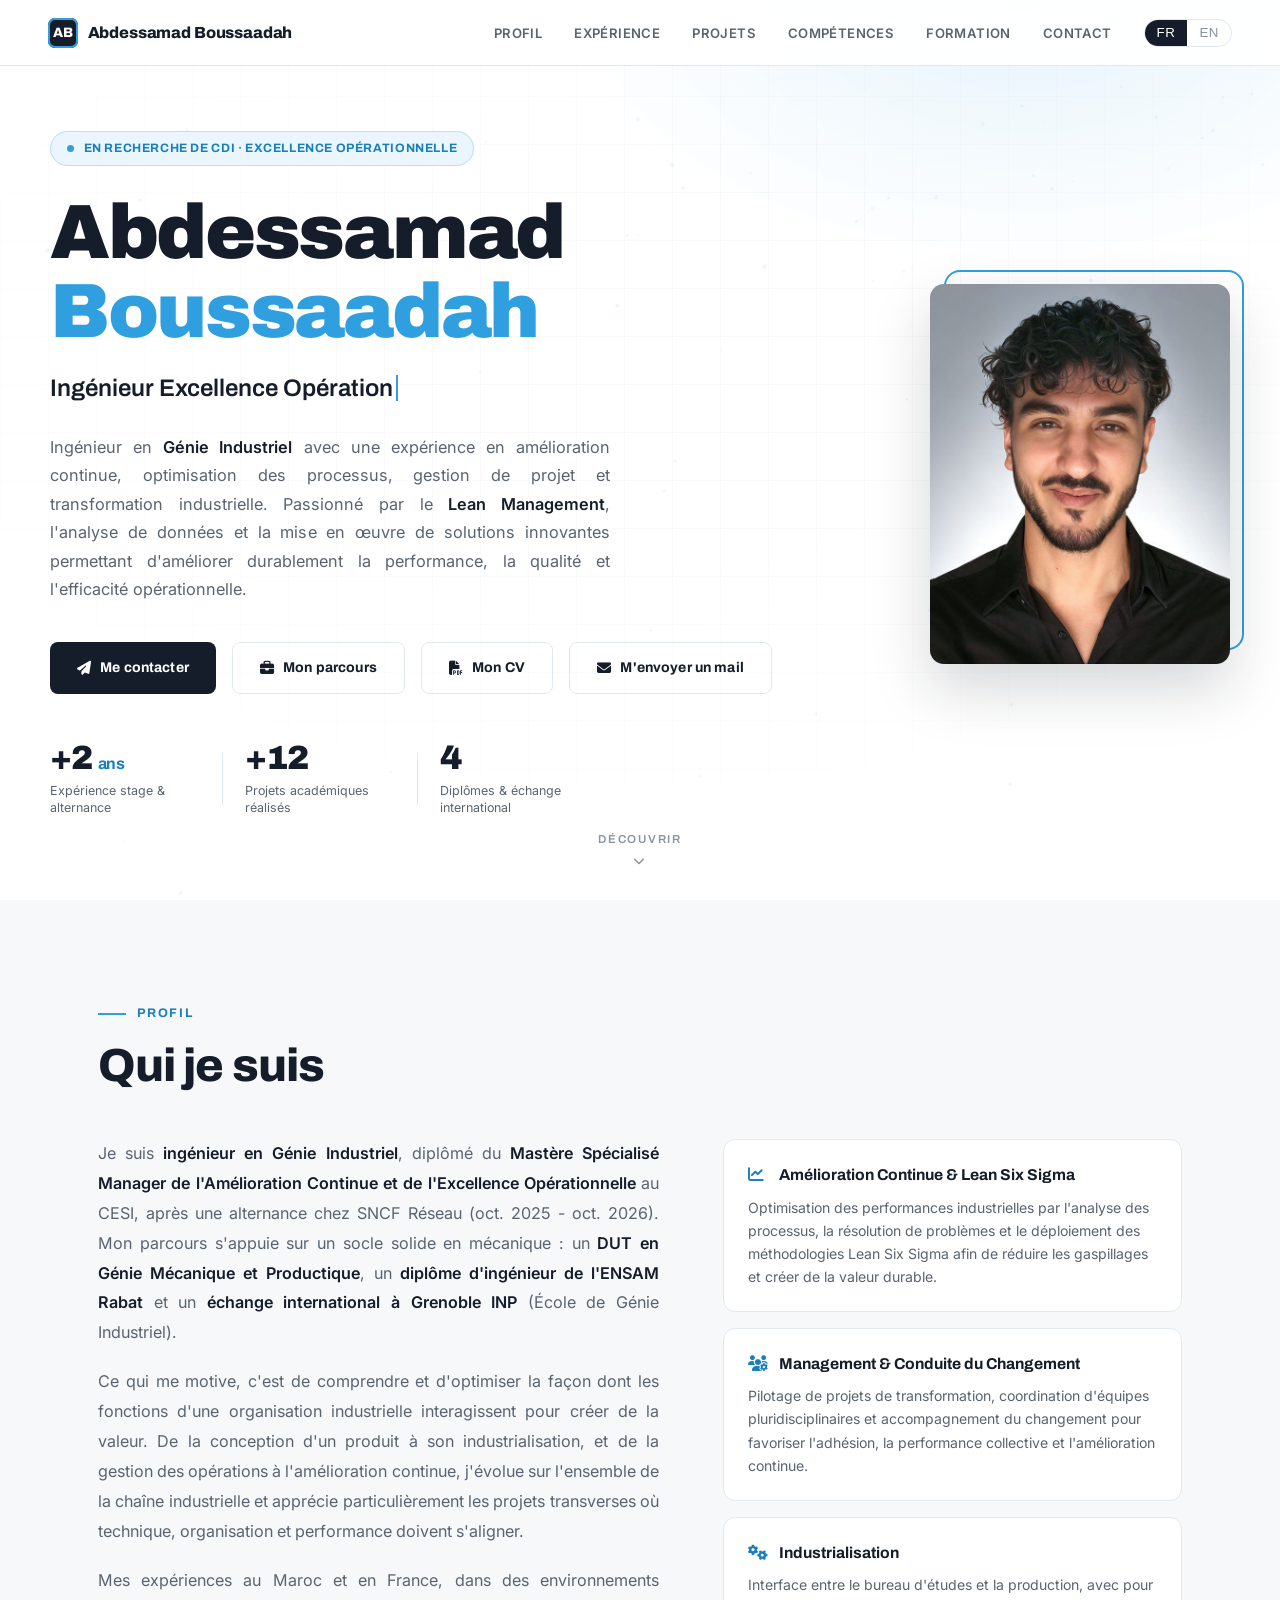
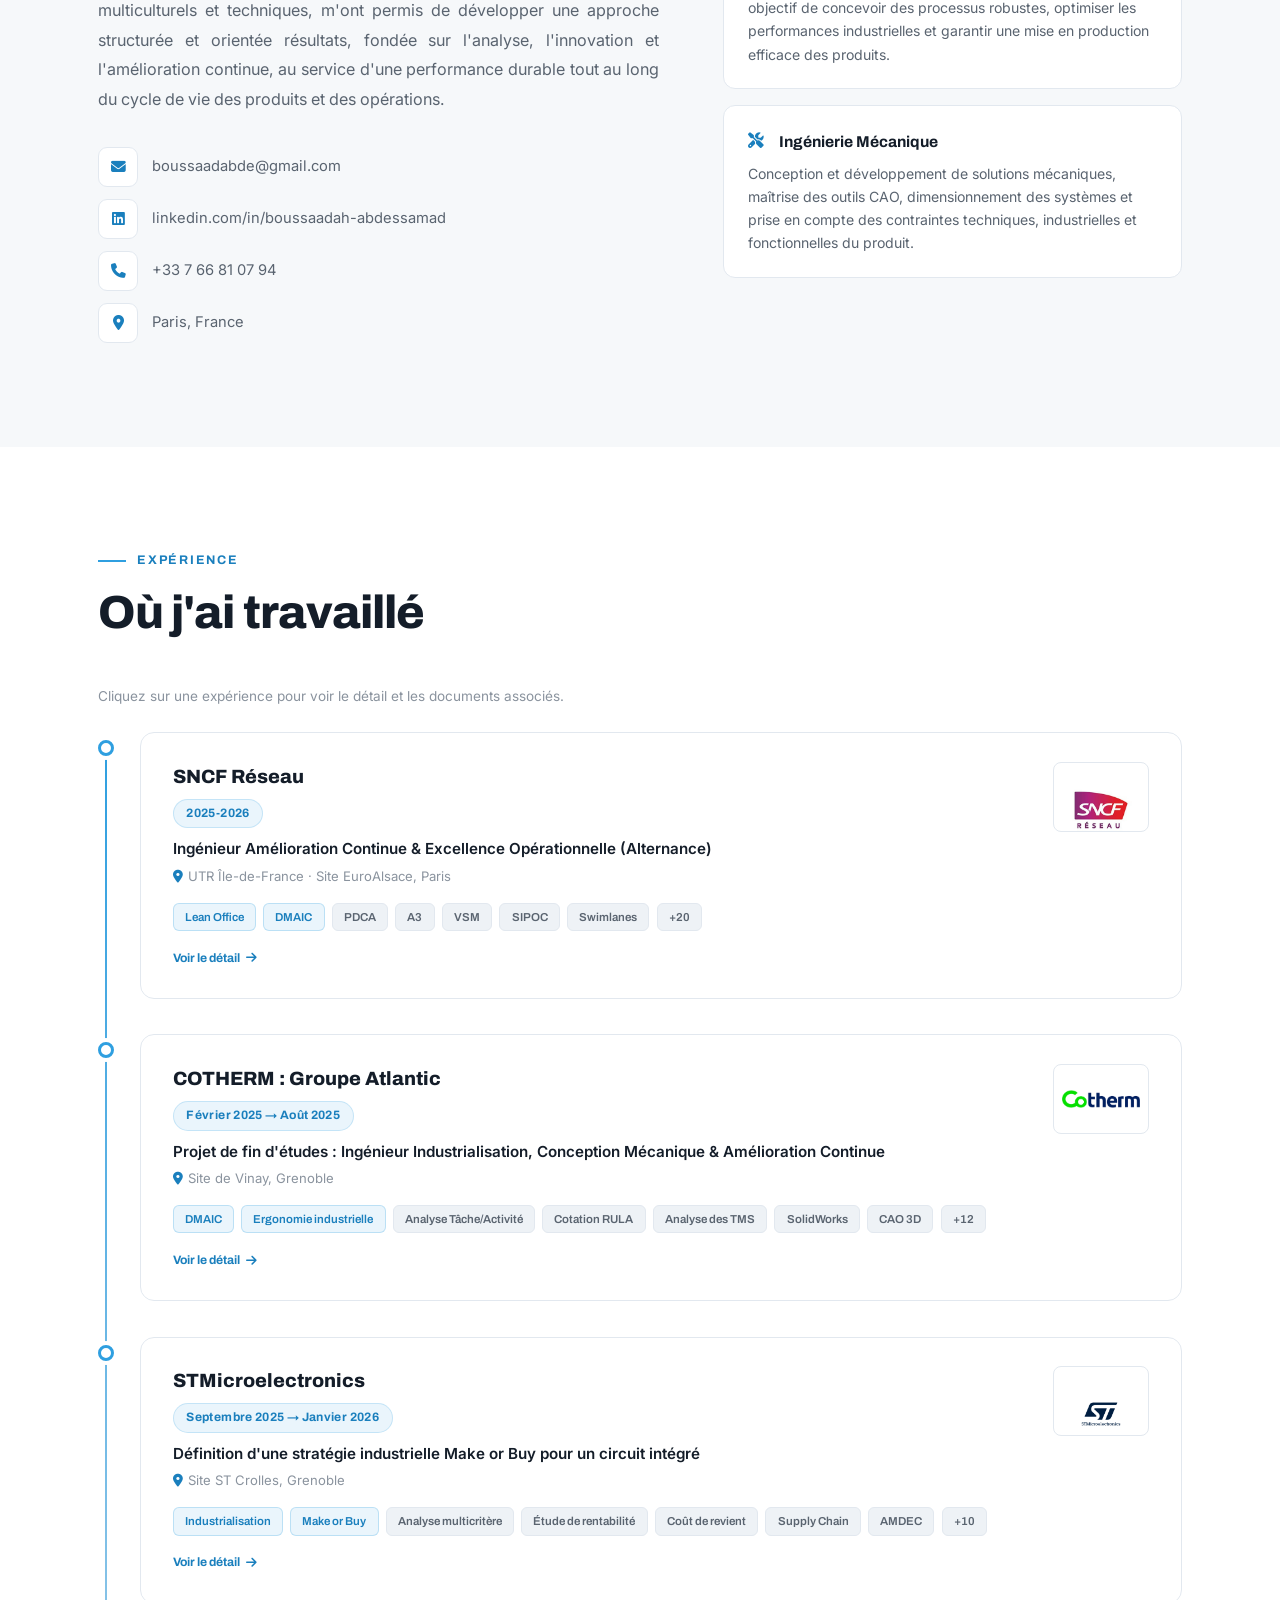
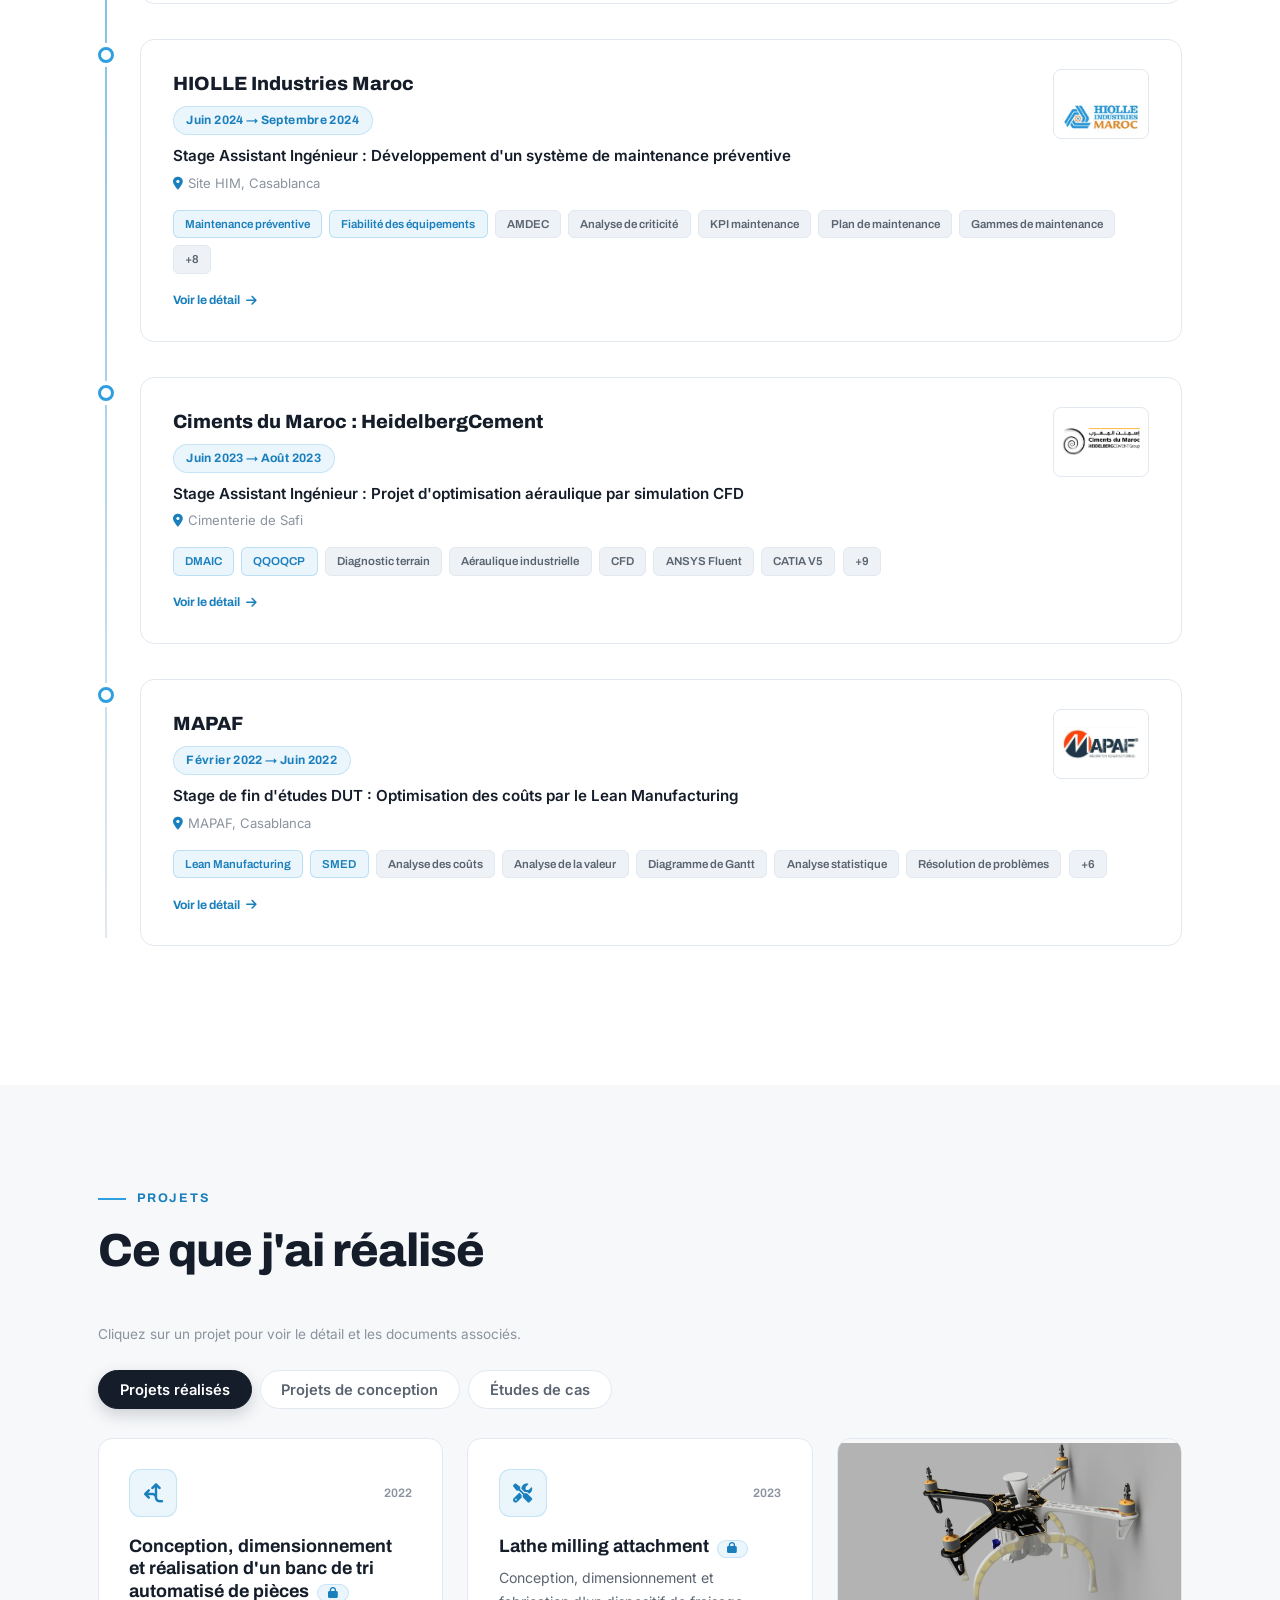
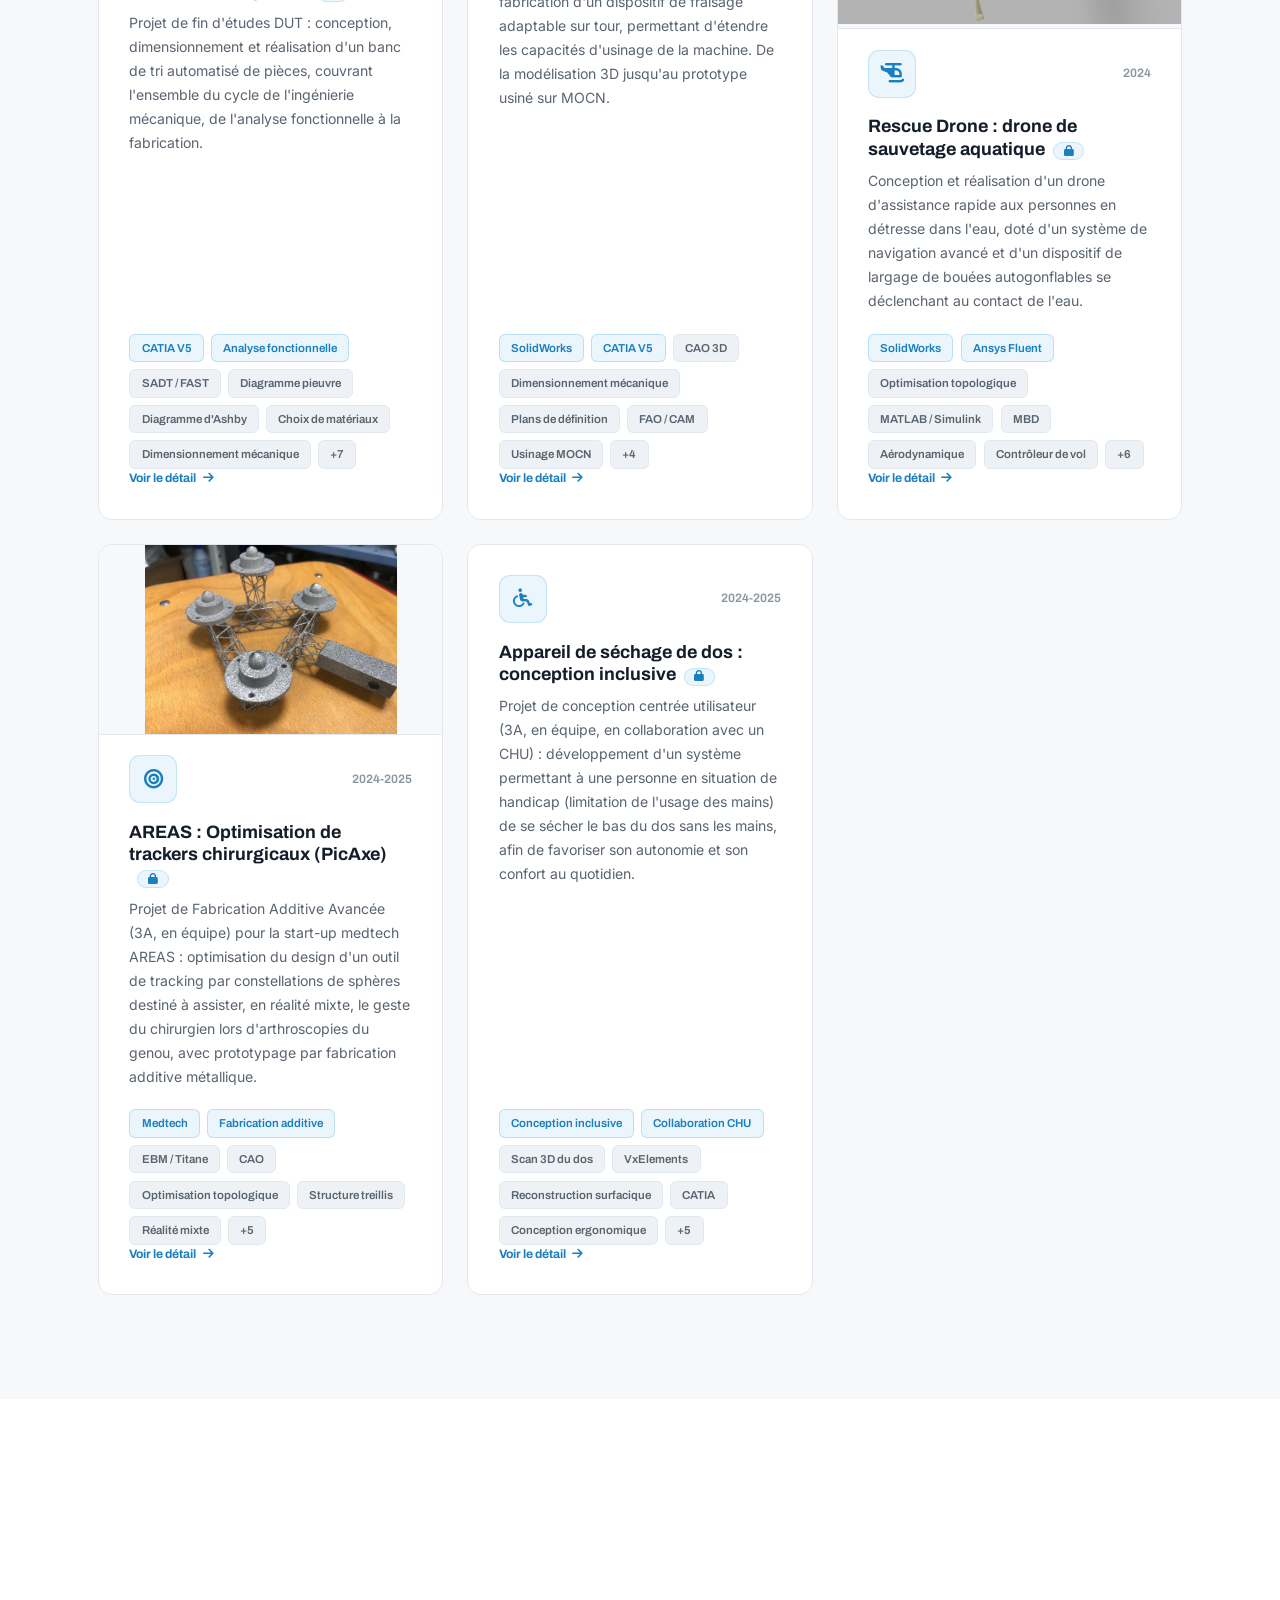
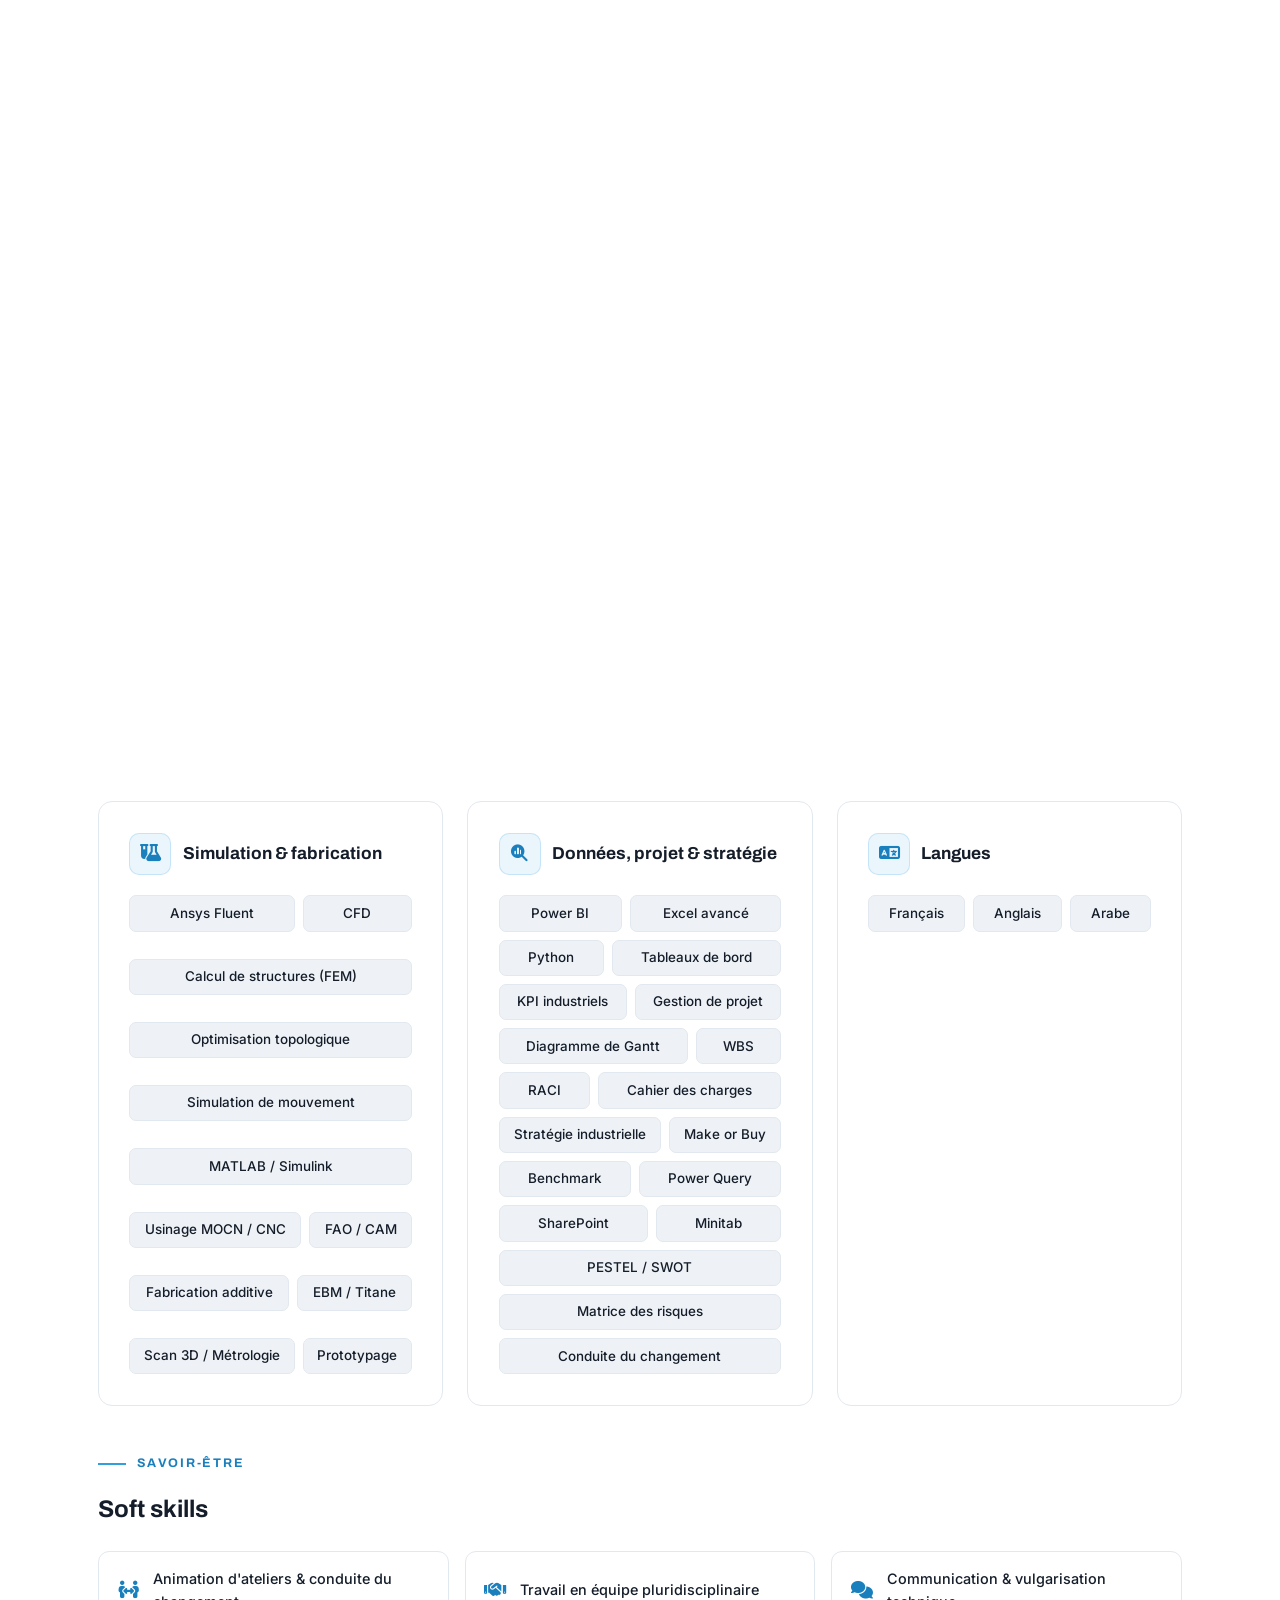
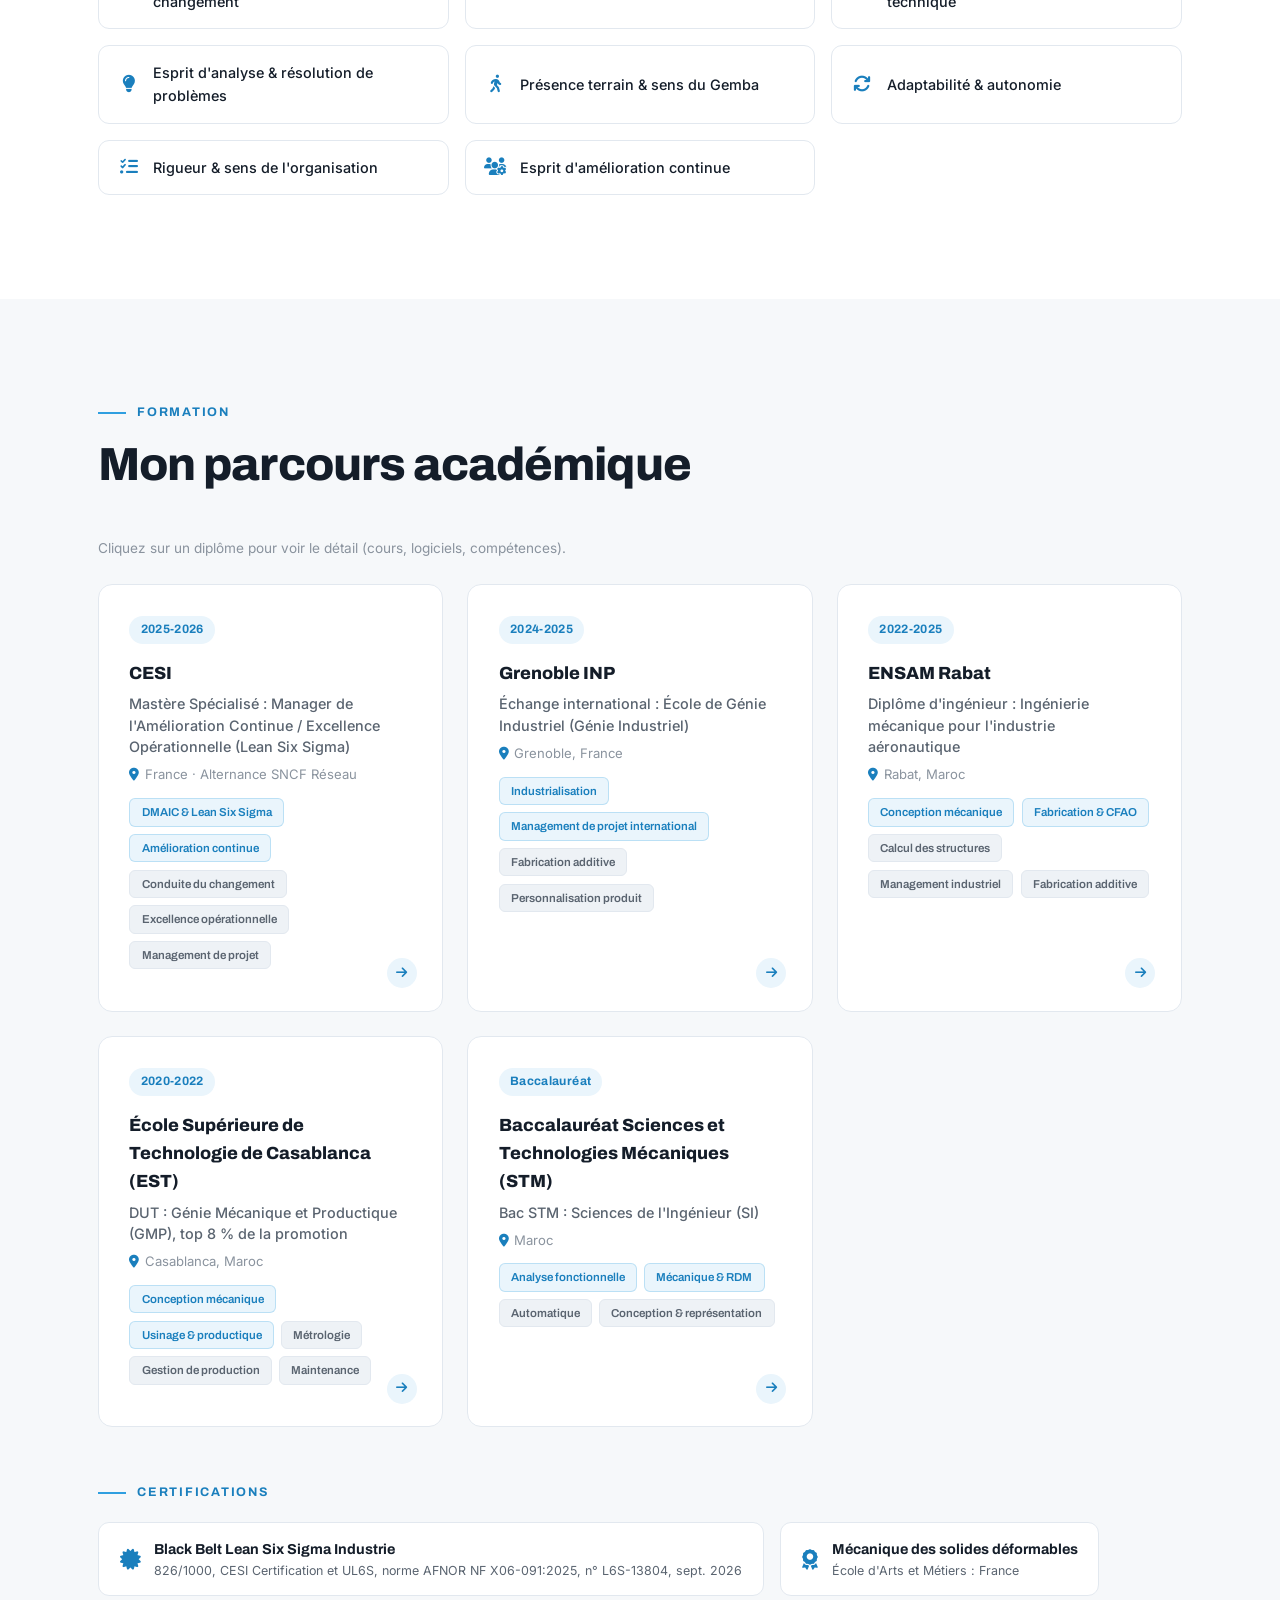
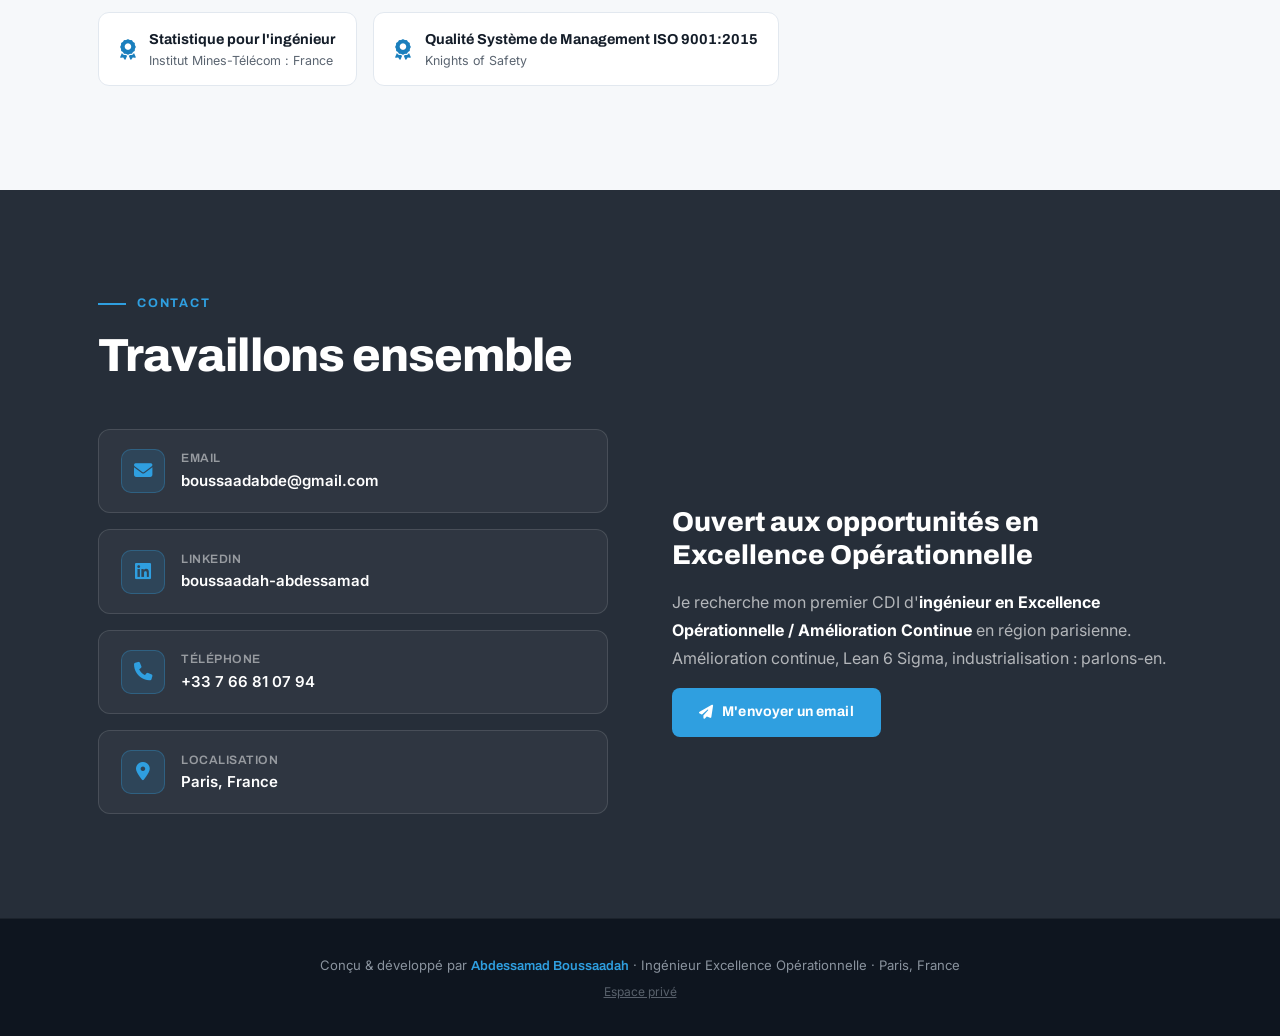
==== commit 81da19a7: "Complète le site : compétences et images sur les cartes, infos des documents - Compétences sur les c" ====
--- a/index.html
+++ b/index.html
@@ -743,6 +743,17 @@
       .hero-desc { margin-left: auto; margin-right: auto; }
       .about-grid, .contact-grid { grid-template-columns: 1fr; gap: 2.5rem; }
     }
+
+    /* Compléments : images et compétences sur les cartes */
+    .tl-tags { margin-top: .9rem; }
+    .proj-cover { display: block; width: calc(100% + 3.8rem); max-width: none; margin: -1.9rem -1.9rem 1.3rem; height: 190px; object-fit: contain; background: var(--bg2); border-bottom: 1px solid var(--border); }
+    .edu-card .proj-tags { margin-top: .8rem; }
+    .detail-cover { display: block; width: 100%; max-height: 320px; object-fit: contain; background: var(--bg2); border: 1px solid var(--border); border-radius: 12px; margin-bottom: 1.2rem; }
+    .edu-doc.locked { cursor: default; }
+    .edu-doc.locked:hover { border-color: var(--border); transform: none; background: inherit; }
+    .edu-doc-icon.lock { background: var(--navy); }
+    .doc-request { display: inline-block; margin-top: .7rem; font-size: .85rem; font-weight: 600; color: var(--sky-dark); }
+    .footer-private { display: block; margin-top: .4rem; font-size: .75rem; color: inherit; opacity: .6; }
   </style>
 </head>
 <body>
@@ -910,14 +921,14 @@
       <div class="skill-cat reveal">
         <div class="skill-cat-head"><i class="fas fa-chart-line"></i> <span data-fr="Lean &amp; Excellence Opérationnelle" data-en="Lean &amp; Operational Excellence">Lean &amp; Excellence Opérationnelle</span></div>
         <div class="skill-tags">
-          <span class="stag">Lean Manufacturing</span><span class="stag">Lean Office</span><span class="stag">DMAIC</span><span class="stag">VSM</span><span class="stag">5S</span><span class="stag">SMED</span><span class="stag">Kaizen</span><span class="stag">PDCA</span><span class="stag">A3</span><span class="stag">Ishikawa</span><span class="stag">Pareto</span><span class="stag">AMDEC</span><span class="stag">Amélioration continue</span>
+          <span class="stag">Lean Manufacturing</span><span class="stag">Lean Office</span><span class="stag">DMAIC</span><span class="stag">VSM</span><span class="stag">5S</span><span class="stag">SMED</span><span class="stag">Kaizen</span><span class="stag">PDCA</span><span class="stag">A3</span><span class="stag">Ishikawa</span><span class="stag">Pareto</span><span class="stag">AMDEC</span><span class="stag">Amélioration continue</span><span class="stag">SIPOC</span><span class="stag">Gemba</span><span class="stag">5 Pourquoi</span><span class="stag">Kanban</span><span class="stag">Poka-Yoke</span><span class="stag">Management visuel</span><span class="stag">7M</span><span class="stag">8D</span><span class="stag">TPM</span>
         </div>
       </div>
 
       <div class="skill-cat reveal">
         <div class="skill-cat-head"><i class="fas fa-gears"></i> <span data-fr="Industrialisation &amp; maintenance" data-en="Industrialization &amp; maintenance">Industrialisation &amp; maintenance</span></div>
         <div class="skill-tags">
-          <span class="stag">Modes opératoires</span><span class="stag">Gammes</span><span class="stag">Implantation industrielle</span><span class="stag">Optimisation des flux</span><span class="stag">Charge / Capacité</span><span class="stag">Ergonomie industrielle</span><span class="stag">Maintenance préventive</span><span class="stag">Plan de maintenance</span><span class="stag">Analyse de criticité</span><span class="stag">Fiabilité des équipements</span><span class="stag">Gestion des PDR</span><span class="stag">KPI maintenance</span>
+          <span class="stag">Modes opératoires</span><span class="stag">Gammes</span><span class="stag">Implantation industrielle</span><span class="stag">Optimisation des flux</span><span class="stag">Charge / Capacité</span><span class="stag">Ergonomie industrielle</span><span class="stag">Maintenance préventive</span><span class="stag">Plan de maintenance</span><span class="stag">Analyse de criticité</span><span class="stag">Fiabilité des équipements</span><span class="stag">Gestion des PDR</span><span class="stag">KPI maintenance</span><span class="stag">PDP / CBN</span><span class="stag">Make or Buy</span><span class="stag">Plan de validation</span><span class="stag">Capabilité (Cp / Cpk)</span><span class="stag">Ergonomie RULA</span><span class="stag">ISO 13485</span>
         </div>
       </div>
 
@@ -938,7 +949,7 @@
       <div class="skill-cat reveal">
         <div class="skill-cat-head"><i class="fas fa-magnifying-glass-chart"></i> <span data-fr="Données, projet &amp; stratégie" data-en="Data, project &amp; strategy">Données, projet &amp; stratégie</span></div>
         <div class="skill-tags">
-          <span class="stag">Power BI</span><span class="stag">Excel avancé</span><span class="stag">Python</span><span class="stag">Tableaux de bord</span><span class="stag">KPI industriels</span><span class="stag">Gestion de projet</span><span class="stag">Diagramme de Gantt</span><span class="stag">WBS</span><span class="stag">RACI</span><span class="stag">Cahier des charges</span><span class="stag">Stratégie industrielle</span><span class="stag">Make or Buy</span><span class="stag">Benchmark</span>
+          <span class="stag">Power BI</span><span class="stag">Excel avancé</span><span class="stag">Python</span><span class="stag">Tableaux de bord</span><span class="stag">KPI industriels</span><span class="stag">Gestion de projet</span><span class="stag">Diagramme de Gantt</span><span class="stag">WBS</span><span class="stag">RACI</span><span class="stag">Cahier des charges</span><span class="stag">Stratégie industrielle</span><span class="stag">Make or Buy</span><span class="stag">Benchmark</span><span class="stag">Power Query</span><span class="stag">SharePoint</span><span class="stag">Minitab</span><span class="stag">PESTEL / SWOT</span><span class="stag">Matrice des risques</span><span class="stag">Conduite du changement</span>
         </div>
       </div>
 
@@ -985,7 +996,7 @@
       </div>
 
       <div class="edu-card reveal" tabindex="0" role="button" aria-label="Grenoble INP" onclick="openEdu('grenoble')" onkeydown="if(event.key==='Enter'||event.key===' '){event.preventDefault();openEdu('grenoble')}">
-        <div class="edu-year" data-fr="Échange académique" data-en="Academic exchange">Échange académique</div>
+        <div class="edu-year" data-fr="2024-2025" data-en="2024-2025">2024-2025</div>
         <div class="edu-school">Grenoble INP</div>
         <div class="edu-degree" data-fr="Échange international : École de Génie Industriel (Génie Industriel)" data-en="International exchange : School of Industrial Engineering (Industrial Engineering)">Échange international : École de Génie Industriel (Génie Industriel)</div>
         <div class="edu-loc"><i class="fas fa-map-marker-alt"></i>Grenoble, France</div>
@@ -993,9 +1004,9 @@
       </div>
 
       <div class="edu-card reveal" tabindex="0" role="button" aria-label="ENSAM Rabat" onclick="openEdu('ensam')" onkeydown="if(event.key==='Enter'||event.key===' '){event.preventDefault();openEdu('ensam')}">
-        <div class="edu-year" data-fr="Cycle ingénieur" data-en="Engineering cycle">Cycle ingénieur</div>
+        <div class="edu-year" data-fr="2022-2025" data-en="2022-2025">2022-2025</div>
         <div class="edu-school">ENSAM Rabat</div>
-        <div class="edu-degree" data-fr="Diplôme d'ingénieur d'État : Ingénierie de Conception et Production (ICP)" data-en="State engineering degree : Design and Production Engineering (ICP)">Diplôme d'ingénieur d'État : Ingénierie de Conception et Production (ICP)</div>
+        <div class="edu-degree" data-fr="Diplôme d'ingénieur : Ingénierie mécanique pour l'industrie aéronautique" data-en="Engineering degree : Mechanical engineering for the aeronautics industry">Diplôme d'ingénieur : Ingénierie mécanique pour l'industrie aéronautique</div>
         <div class="edu-loc"><i class="fas fa-map-marker-alt"></i><span data-fr="Rabat, Maroc" data-en="Rabat, Morocco">Rabat, Maroc</span></div>
         <span class="edu-more"><i class="fas fa-arrow-right"></i></span>
       </div>
@@ -1003,7 +1014,7 @@
       <div class="edu-card reveal" tabindex="0" role="button" aria-label="EST" onclick="openEdu('est')" onkeydown="if(event.key==='Enter'||event.key===' '){event.preventDefault();openEdu('est')}">
         <div class="edu-year" data-fr="2020-2022" data-en="2020-2022">2020-2022</div>
         <div class="edu-school" data-fr="École Supérieure de Technologie de Casablanca (EST)" data-en="Higher School of Technology of Casablanca (EST)">École Supérieure de Technologie de Casablanca (EST)</div>
-        <div class="edu-degree" data-fr="DUT : Génie Mécanique et Productique (GMP)" data-en="Technical degree (DUT) : Mechanical and Production Engineering">DUT : Génie Mécanique et Productique (GMP)</div>
+        <div class="edu-degree" data-fr="DUT : Génie Mécanique et Productique (GMP), top 8 % de la promotion" data-en="Technical degree (DUT) : Mechanical and Production Engineering, top 8% of the class">DUT : Génie Mécanique et Productique (GMP), top 8 % de la promotion</div>
         <div class="edu-loc"><i class="fas fa-map-marker-alt"></i><span data-fr="Casablanca, Maroc" data-en="Casablanca, Morocco">Casablanca, Maroc</span></div>
         <span class="edu-more"><i class="fas fa-arrow-right"></i></span>
       </div>
@@ -1023,7 +1034,7 @@
       <div class="certs-row">
         <div class="cert-badge reveal">
           <i class="fas fa-certificate"></i>
-          <div><div class="ct">Lean Six Sigma</div><span data-fr="Green / Black Belt (CESI)" data-en="Green / Black Belt (CESI)">Green / Black Belt (CESI)</span></div>
+          <div><div class="ct">Black Belt Lean Six Sigma Industrie</div><span data-fr="826/1000, CESI Certification et UL6S, norme AFNOR NF X06-091:2025, n° L6S-13804, sept. 2026" data-en="826/1000, CESI Certification and UL6S, AFNOR NF X06-091:2025 standard, no. L6S-13804, Sept. 2026">826/1000, CESI Certification et UL6S, norme AFNOR NF X06-091:2025, n° L6S-13804, sept. 2026</span></div>
         </div>
         <div class="cert-badge reveal">
           <i class="fas fa-award"></i>
@@ -1114,6 +1125,7 @@
       <div class="edu-modal-loc" id="detailLocRow"><i class="fas fa-map-marker-alt"></i> <span id="detailLoc"></span></div>
     </div>
     <div class="edu-modal-body">
+      <img id="detailCover" class="detail-cover" alt="" style="display:none;" />
       <div class="edu-block" id="detailThesisBlock" style="display:none;">
         <div class="edu-block-head"><i class="fas fa-graduation-cap"></i> <span id="detailThesisLabel" data-fr="Sujet de thèse" data-en="Thesis subject">Sujet de thèse</span></div>
         <div class="detail-thesis-box" id="detailThesis"></div>
@@ -1163,6 +1175,7 @@
 
 <footer>
   <p data-fr="Conçu &amp; développé par <span>Abdessamad Boussaadah</span> · Ingénieur Excellence Opérationnelle · Paris, France" data-en="Designed &amp; built by <span>Abdessamad Boussaadah</span> · Operational Excellence Engineer · Paris, France">Conçu &amp; développé par <span>Abdessamad Boussaadah</span> · Ingénieur Excellence Opérationnelle · Paris, France</p>
+  <a class="footer-private" href="espace-prive.html" rel="nofollow" data-fr="Espace privé" data-en="Private area">Espace privé</a>
 </footer>
 
 <script>
@@ -1298,7 +1311,7 @@
     ensam: {
       year: { fr: 'Cycle ingénieur', en: 'Engineering cycle' },
       school: 'ENSAM Rabat',
-      degree: { fr: 'Diplôme d\'ingénieur d\'État : filière Ingénierie de Conception et Production (ICP)', en: 'State engineering degree : Design and Production Engineering (ICP) track' },
+      degree: { fr: 'Diplôme d\'ingénieur : Ingénierie mécanique pour l\'industrie aéronautique', en: 'Engineering degree : Mechanical engineering for the aeronautics industry' },
       loc: { fr: 'Rabat, Maroc', en: 'Rabat, Morocco' },
       courses: {
         fr: ['Conception mécanique &amp; CAO', 'Dessin industriel &amp; modélisation 3D', 'Résistance des matériaux &amp; calcul des structures (éléments finis)', 'Procédés de fabrication, CFAO &amp; métrologie', 'Fabrication additive', 'Sciences des matériaux (métaux, polymères, composites)', 'Mécanique des fluides &amp; transferts thermiques', 'Automatismes industriels &amp; asservissement (API)', 'Management industriel (qualité, gestion de production, maintenance)', 'Fondamentaux de l\'aéronautique', 'Projet de fin d\'études'],
@@ -2398,6 +2411,74 @@
     // ,{ category:'conception', icon:'fa-industry', year:'', name:{fr:'',en:''}, desc:{fr:'',en:''}, items:{fr:[''],en:['']}, tags:[''], docs:[] }
   ];
 
+  /* ── Compléments issus des documents du dossier Drive ── */
+  const expById = n => experiences.find(e => e.company.includes(n));
+  const projById = n => projects.find(p => p.name.fr.includes(n));
+  function addTo(o, fr, en, tags) {
+    o.items.fr.push(...fr); o.items.en.push(...en);
+    if (tags) o.tags = (o.tags || []).concat(tags.filter(t => !(o.tags || []).includes(t)));
+  }
+  addTo(expById('SNCF'),
+    ['Observation du travail réel (Gemba) et questionnaire auprès des gestionnaires pour mesurer l\'écart entre le processus décrit et le processus vécu.',
+     'Benchmarks auprès d\'autres unités SNCF et d\'acteurs externes, et état de l\'art scientifique et normatif.',
+     'Diagnostic stratégique PESTEL et SWOT, étude de faisabilité et matrice des risques des solutions proposées.',
+     'Plan d\'action en sept axes : standardiser, planifier, centraliser, réorganiser par portefeuille, digitaliser, assister par l\'IA et mesurer.',
+     'Conduite du changement sur le déploiement d\'un outil de pilotage unifié : parties prenantes, résistances, 5 Pourquoi et plan d\'action managérial.',
+     'Thèse professionnelle soutenue le 12 octobre 2026.'],
+    ['Observing real work (Gemba) and surveying recruitment officers to measure the gap between the described process and the lived one.',
+     'Benchmarks with other SNCF units and external organisations, plus a review of scientific and standards literature.',
+     'PESTEL and SWOT strategic diagnosis, feasibility study and risk matrix for the proposed solutions.',
+     'Seven-axis action plan: standardise, plan, centralise, reorganise by portfolio, digitise, assist with AI and measure.',
+     'Change management for the rollout of a unified steering tool: stakeholders, resistance, 5 Whys and a managerial action plan.',
+     'Professional thesis defended on 12 October 2026.'],
+    ['PESTEL', 'SWOT', 'Conduite du changement', 'PDP / CBN']);
+  addTo(expById('COTHERM'),
+    ['Deux scénarios comparés : réaménagement mécanique du poste (vérin intégré, plan de travail, chariots réglables) ou changement de procédé supprimant l\'écrasement.',
+     'Simulations statiques et dynamiques des pièces de maintien sous SolidWorks.'],
+    ['Two scenarios compared: mechanical redesign of the workstation (integrated cylinder, work surface, adjustable carts) or a process change removing the crushing step.',
+     'Static and dynamic simulations of the holding parts in SolidWorks.']);
+  addTo(expById('STMicroelectronics'),
+    ['Pilotage par jalons Go/No-Go et définition des paramètres de production.', 'Méthodes 7M et 8D pour sécuriser la qualité industrielle.'],
+    ['Project management through Go/No-Go milestones and definition of production parameters.', '7M and 8D methods to secure industrial quality.'],
+    ['Go/No-Go', '7M', '8D']);
+  addTo(expById('Ciments'),
+    ['Classement des zones endommagées en trois niveaux de priorité (A, B, C) selon la pression, le flux sur les parois et le coefficient de frottement.',
+     'Trois solutions simulées : changer l\'angle aggrave la pression et le cisaillement, alors qu\'augmenter le diamètre de 300 à 340 mm les réduit.',
+     'Deux propositions : à court terme sur la zone la plus critique, à long terme sur les trois zones les plus endommagées.'],
+    ['Ranking damaged areas into three priority levels (A, B, C) based on pressure, wall flux and skin friction coefficient.',
+     'Three solutions simulated: changing the angle worsens pressure and shear, while increasing the diameter from 300 to 340 mm reduces them.',
+     'Two proposals: short term on the most critical area, long term on the three most damaged areas.']);
+  expById('Ciments').cover = 'assets/img/cfd.webp';
+  addTo(expById('MAPAF'),
+    ['Plaques de repérage par produit et cales de réglage pour supprimer les tâtonnements lors des réglages.'],
+    ['Marking plates for each product and setting shims to remove trial and error during settings.']);
+  addTo(projById('Rescue Drone'),
+    ['Capteurs intégrés : GPS, accéléromètre, gyroscope, altimètre, caméra FPV, capteur de courant et de tension. Charge supplémentaire de 3 kg.',
+     'Bouée autogonflable : coût de production ramené de 3 000 à 200 MAD. Investissement d\'environ 5 000 MAD, estimé à 9 000 MAD pour la version finale.'],
+    ['Built-in sensors: GPS, accelerometer, gyroscope, altimeter, FPV camera, current and voltage sensor. Extra payload of 3 kg.',
+     'Self-inflating buoy: production cost brought down from 3,000 to 200 MAD. Investment of about 5,000 MAD, estimated at 9,000 MAD for the final version.']);
+  addTo(projById('AREAS'),
+    ['Comparaison de trois collerettes (poids, facilité de peinture, qualité de sphère, angle) et de deux maillages (triangulaire et polygonal).'],
+    ['Comparison of three collars (weight, ease of painting, sphere quality, angle) and of two lattices (triangular and polygonal).']);
+  addTo(projById('séchage'),
+    ['Coût total estimé à 45,4 € : 13,1 € de prototypage et 32,3 € de design et de recherche.'],
+    ['Total estimated cost of €45.4: €13.1 for prototyping and €32.3 for design and research.']);
+  addTo(projById('banc de tri'),
+    ['Composants retenus : moteurs LS 90 L (370 W) et LS 71 L (90 W), vérin HE-08, paliers UCP 204. Coût global du système d\'environ 18 500 MAD.'],
+    ['Selected components: LS 90 L (370 W) and LS 71 L (90 W) motors, HE-08 cylinder, UCP 204 bearings. Overall system cost of about 18,500 MAD.']);
+  addTo(projById('Guide de gestion'),
+    ['Cas du cabinet Opti\'Consult (25 consultants), en équipe de six : WBS, macro-planning et RACI du projet, puis suivi par indicateurs.'],
+    ['The Opti\'Consult firm case (25 consultants), in a team of six: project WBS, macro-planning and RACI, then KPI monitoring.']);
+
+  /* Images des projets */
+  [['Rescue Drone', 'drone'], ['AREAS', 'areas'], ['Eurofighter', 'cao-eurofighter'], ['tenségrité', 'cao-tensegrite'], ['BAe Hawk', 'cao-hawk'],
+   ['Train d\'atterrissage', 'cao-train'], ['SCARA', 'cao-scara'], ['4in1', 'cao-4in1'], ['Librae', 'librae']]
+    .forEach(([n, img]) => { projById(n).cover = 'assets/img/' + img + '.webp'; });
+
+  /* Documents : aucun sur les expériences pour l'instant ; sur les projets, un emplacement privé sans lien */
+  experiences.forEach(e => { e.docs = []; });
+  projects.forEach(p => { p.docs = p.category === 'conception' ? [] : [{ private: true }]; });
+
   let currentProjFilter = 'realise';
 
   const docMeta = {
@@ -2410,11 +2491,29 @@
   /* ── Rendu des cartes ── */
   function L(v) { return (v && typeof v === 'object') ? (v[currentLang] || v.fr) : v; }
 
+  function cardTags(list, max) {
+    const all = list || [];
+    const more = all.length > max ? '<span class="tag">+' + (all.length - max) + '</span>' : '';
+    return all.slice(0, max).map((t, k) => '<span class="tag' + (k < 2 ? ' sky' : '') + '">' + t + '</span>').join('') + more;
+  }
+
+  function renderEduTags() {
+    document.querySelectorAll('.edu-card').forEach(card => {
+      const m = (card.getAttribute('onclick') || '').match(/openEdu\('(\w+)'\)/);
+      const d = m && eduData[m[1]];
+      if (!d) return;
+      let box = card.querySelector('.proj-tags');
+      if (!box) { box = document.createElement('div'); box.className = 'proj-tags'; card.insertBefore(box, card.querySelector('.edu-more')); }
+      box.innerHTML = cardTags(d.skills[currentLang] || d.skills.fr, 5);
+    });
+  }
+
   function renderExperiences() {
+    renderEduTags();
     const tl = document.getElementById('timeline');
     if (!tl) return;
     tl.innerHTML = experiences.map((e, i) => {
-      const badge = e.docs && e.docs.length ? '<span class="doc-count"><i class="fas fa-paperclip"></i>' + e.docs.length + '</span>' : '';
+      const badge = e.docs && e.docs.length ? '<span class="doc-count"><i class="fas fa-lock"></i></span>' : '';
       const logo = e.logo ? '<span class="tl-logo"><img src="' + e.logo + '" alt="' + e.company + '" /></span>' : '';
       return '<div class="tl-item reveal">' +
         '<div class="tl-dot"></div>' +
@@ -2426,6 +2525,7 @@
           '</div>' +
           '<div class="tl-role">' + L(e.role) + '</div>' +
           '<div class="tl-loc"><i class="fas fa-map-marker-alt"></i>' + L(e.loc) + '</div>' +
+          '<div class="proj-tags tl-tags">' + cardTags(e.tags, 7) + '</div>' +
           '<span class="card-more">' + (currentLang === 'fr' ? 'Voir le détail' : 'View details') + ' <i class="fas fa-arrow-right"></i></span>' +
         '</div></div>';
     }).join('');
@@ -2443,10 +2543,11 @@
       return;
     }
     grid.innerHTML = cards.map(({ p, i }) => {
-      const badge = p.docs && p.docs.length ? '<span class="doc-count"><i class="fas fa-paperclip"></i>' + p.docs.length + '</span>' : '';
-      const tags = (p.tags || []).slice(0, 4).map((t, k) => '<span class="tag' + (k < 2 ? ' sky' : '') + '">' + t + '</span>').join('');
+      const badge = p.docs && p.docs.length ? '<span class="doc-count"><i class="fas fa-lock"></i></span>' : '';
+      const tags = cardTags(p.tags, 7);
+      const cover = p.cover ? '<img class="proj-cover" loading="lazy" src="' + p.cover + '" alt="" />' : '';
       return '<div class="proj-card reveal" tabindex="0" role="button" onclick="openDetail(\'proj\',' + i + ')" onkeydown="if(event.key===\'Enter\'||event.key===\' \'){event.preventDefault();openDetail(\'proj\',' + i + ')}">' +
-        '<div class="proj-top"><div class="proj-icon"><i class="fas ' + p.icon + '"></i></div>' +
+        cover + '<div class="proj-top"><div class="proj-icon"><i class="fas ' + p.icon + '"></i></div>' +
         '<span class="proj-year">' + p.year + '</span></div>' +
         '<div class="proj-name">' + L(p.name) + badge + '</div>' +
         '<div class="proj-desc">' + L(p.desc) + '</div>' +
@@ -2475,27 +2576,17 @@
   let currentDetail = null;
   const detailModal = document.getElementById('detailModal');
 
-  function buildDocs(docs) {
-    if (!docs || !docs.length) {
-      return '<p class="edu-empty">' + (currentLang === 'fr' ? 'Aucun document pour le moment.' : 'No document yet.') + '</p>';
-    }
-    return docs.map((d, di) => {
-      const m = docMeta[d.type] || docMeta.doc;
-      const isReal = d.href && d.href !== '#';
-      const tag = isReal ? 'a' : 'span';
-      const attrs = isReal
-        ? ' href="' + d.href + '" onclick="openDocViewer(' + di + ');return false;"'
-        : ' style="cursor:default;opacity:.7"';
-      return '<' + tag + ' class="edu-doc"' + attrs + '>' +
-        '<span class="edu-doc-icon ' + m.cls + '"><i class="fas ' + m.icon + '"></i></span>' +
-        '<span class="edu-doc-txt"><span class="edu-doc-name">' + L(d.name) + '</span>' +
-        (d.sub ? '<span class="edu-doc-sub">' + L(d.sub) + '</span>' : '') + '</span>' +
-        '<span class="edu-doc-go"><i class="fas fa-' + (isReal ? 'eye' : 'hourglass-half') + '"></i></span>' +
-        '</' + tag + '>';
-    }).join('');
+  function buildDocs(docs, item) {
+    if (!docs || !docs.length) return '';
+    const fr = currentLang === 'fr';
+    const name = item ? (item.name ? L(item.name) : item.company) : '';
+    const subject = encodeURIComponent((fr ? 'Demande de dossier : ' : 'File request: ') + name);
+    return '<div class="edu-doc locked"><span class="edu-doc-icon lock"><i class="fas fa-lock"></i></span>' +
+      '<span class="edu-doc-txt"><div class="edu-doc-name">' + (fr ? 'Dossier du projet en accès privé' : 'Private project file') + '</div>' +
+      '<div class="edu-doc-sub">' + (fr ? 'Consultation et téléchargement réservés' : 'Viewing and download restricted') + '</div></span></div>' +
+      '<a class="doc-request" href="mailto:boussaadabde@gmail.com?subject=' + subject + '">' + (fr ? 'Demander le dossier par email' : 'Request the file by email') + '</a>';
   }
 
-  /* Visionneuse de document intégrée (reste dans la carte) */
   function openDocViewer(di) {
     if (!currentDetail) return;
     const d = currentDetail.type === 'exp' ? experiences[currentDetail.i] : projects[currentDetail.i];
@@ -2573,7 +2664,10 @@
     }
     document.getElementById('detailItems').innerHTML = (d.items[currentLang] || d.items.fr).map(x => '<li>' + x + '</li>').join('');
     document.getElementById('detailTags').innerHTML = (d.tags || []).map(t => '<span>' + t + '</span>').join('');
-    document.getElementById('detailDocs').innerHTML = buildDocs(d.docs);
+    document.getElementById('detailDocs').innerHTML = buildDocs(d.docs, d);
+    document.getElementById('detailDocs').closest('.edu-block').style.display = (d.docs && d.docs.length) ? '' : 'none';
+    const cover = document.getElementById('detailCover');
+    if (d.cover) { cover.src = d.cover; cover.style.display = ''; } else { cover.removeAttribute('src'); cover.style.display = 'none'; }
     const extraBlock = document.getElementById('detailExtraBlock');
     if (d.extra) {
       document.getElementById('detailExtra').innerHTML = L(d.extra);
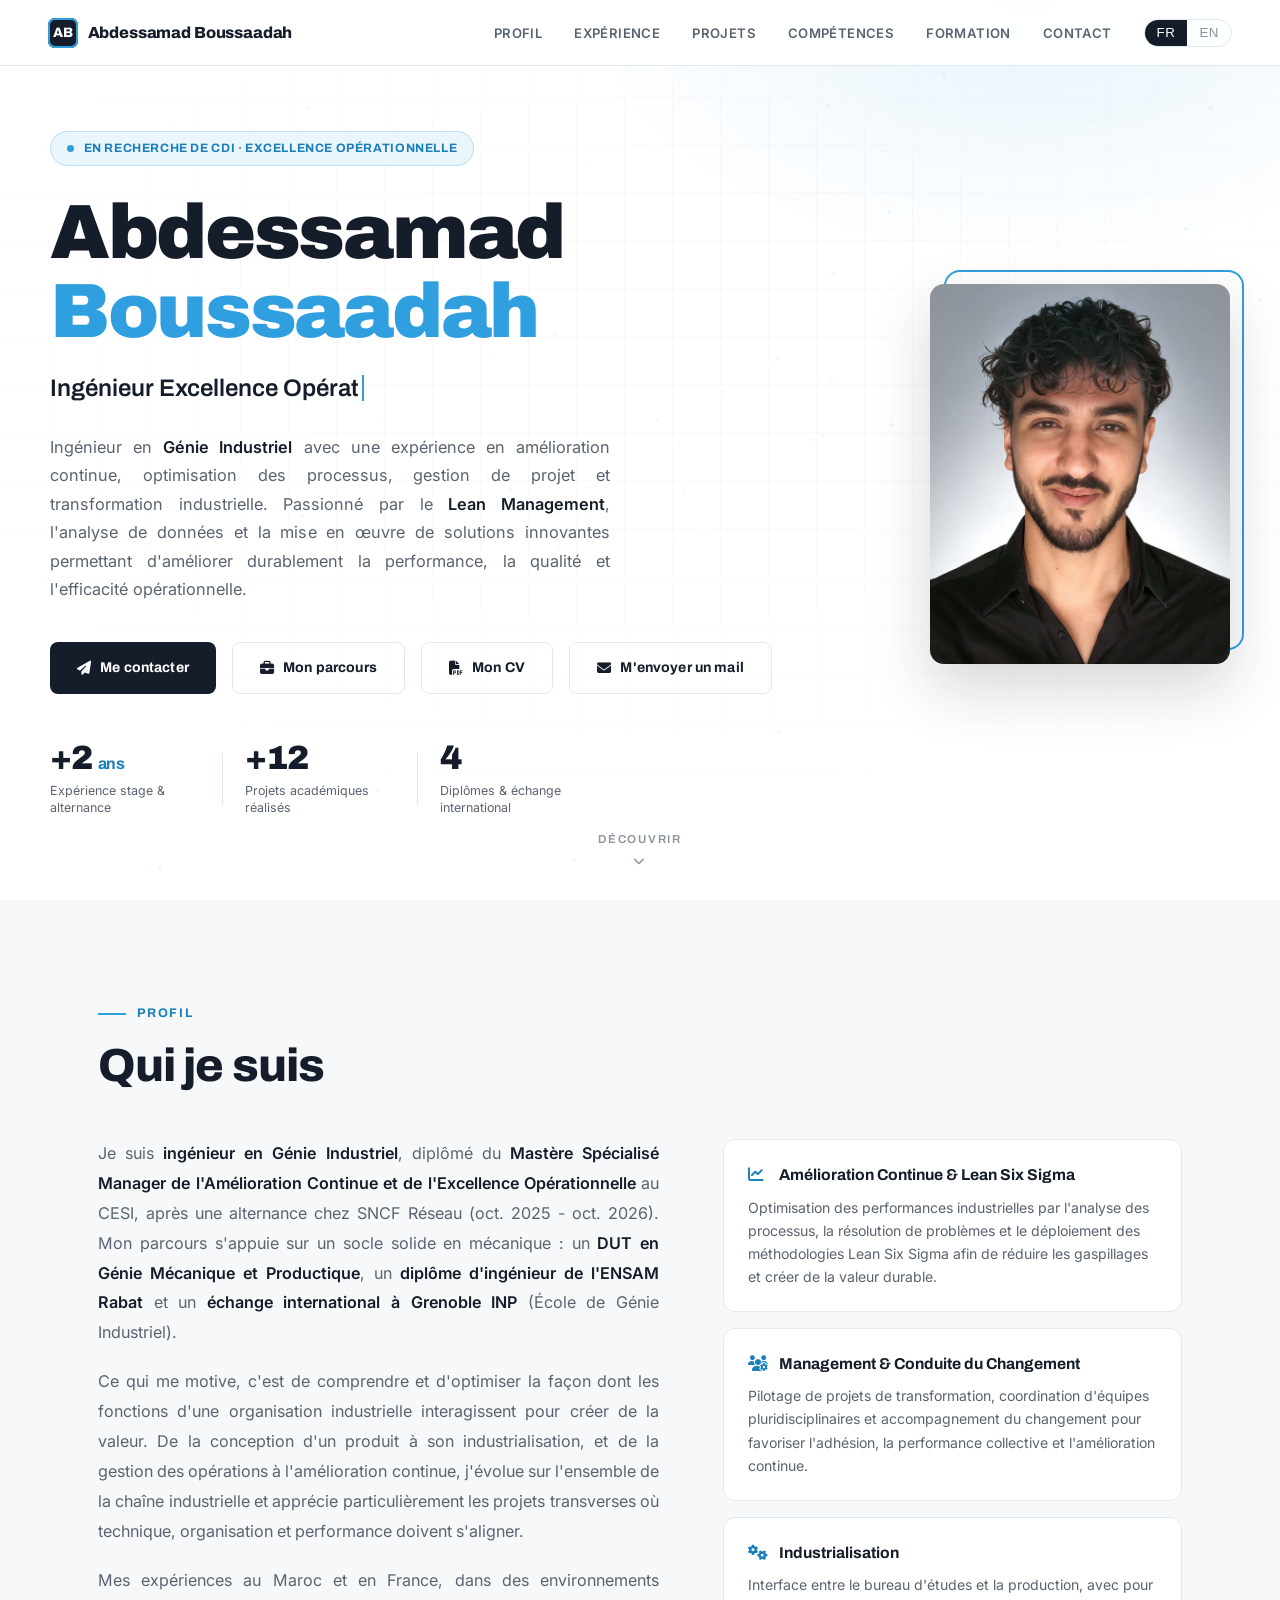
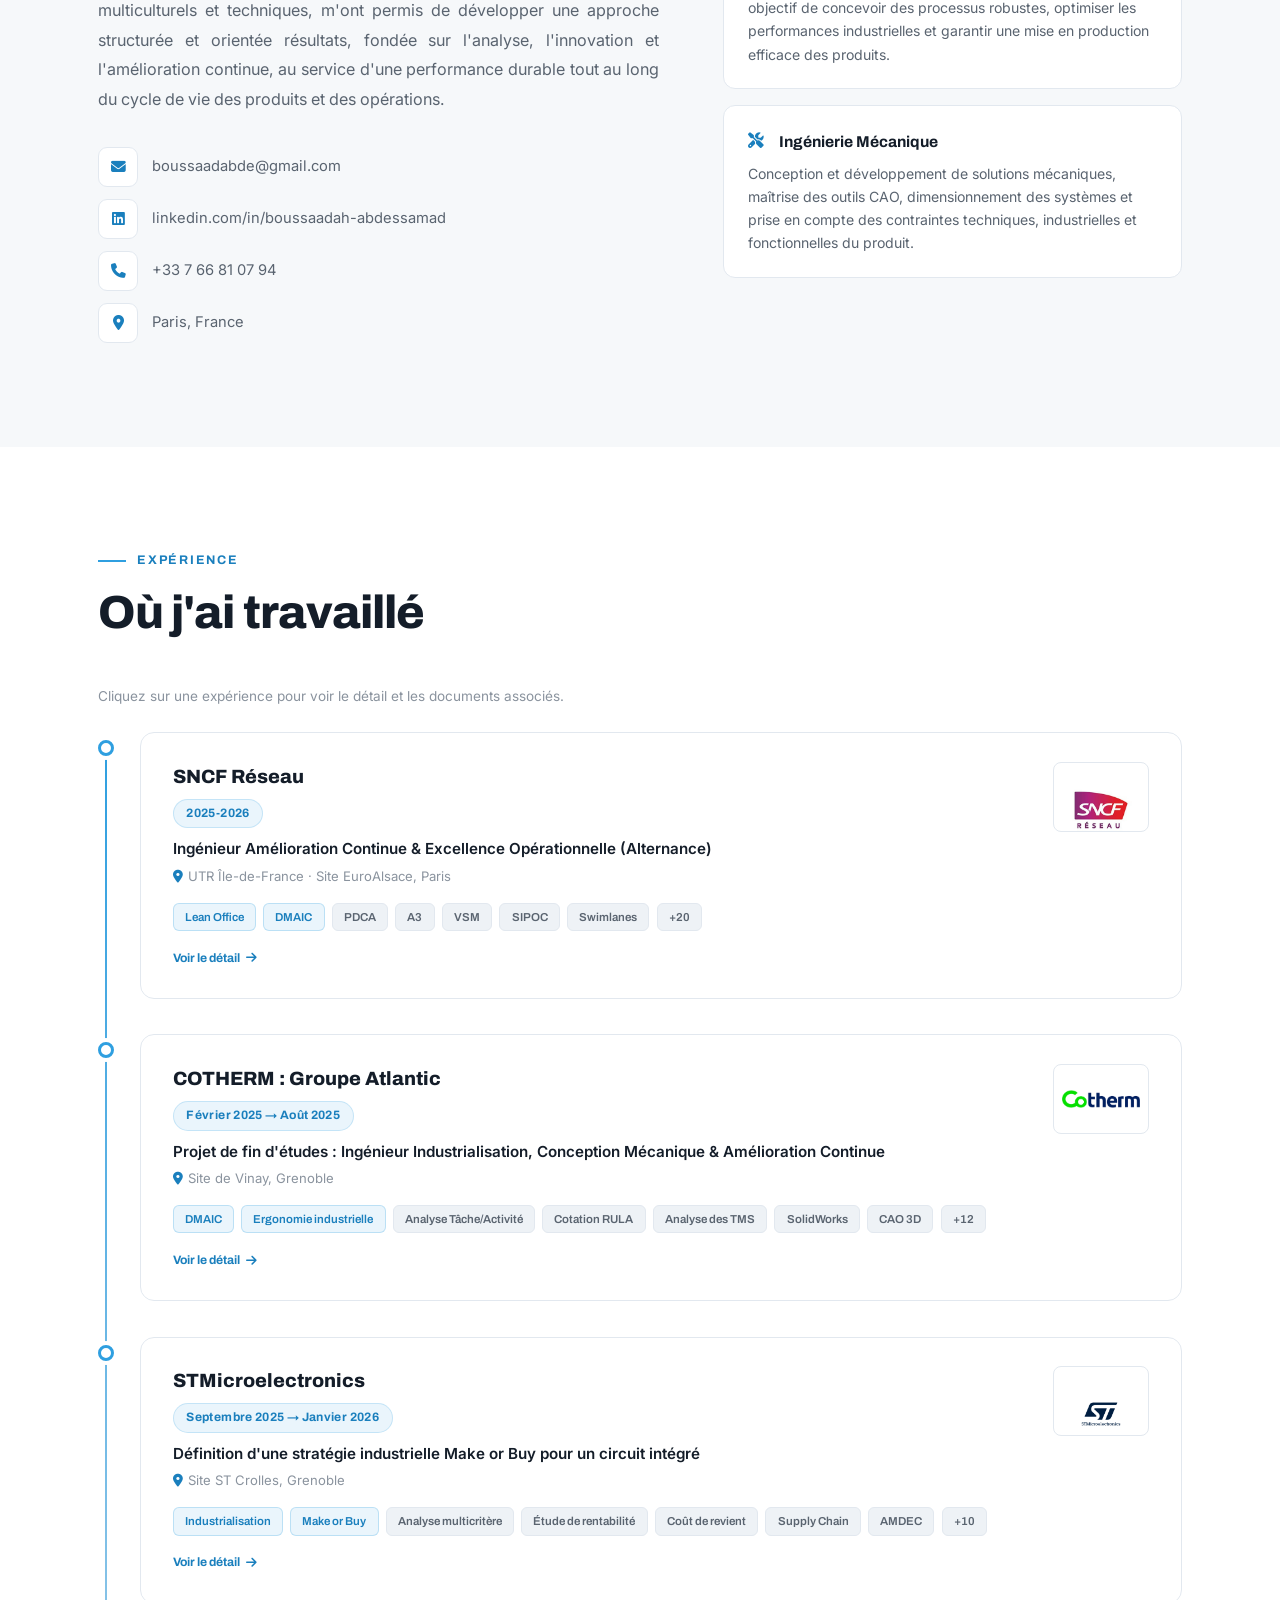
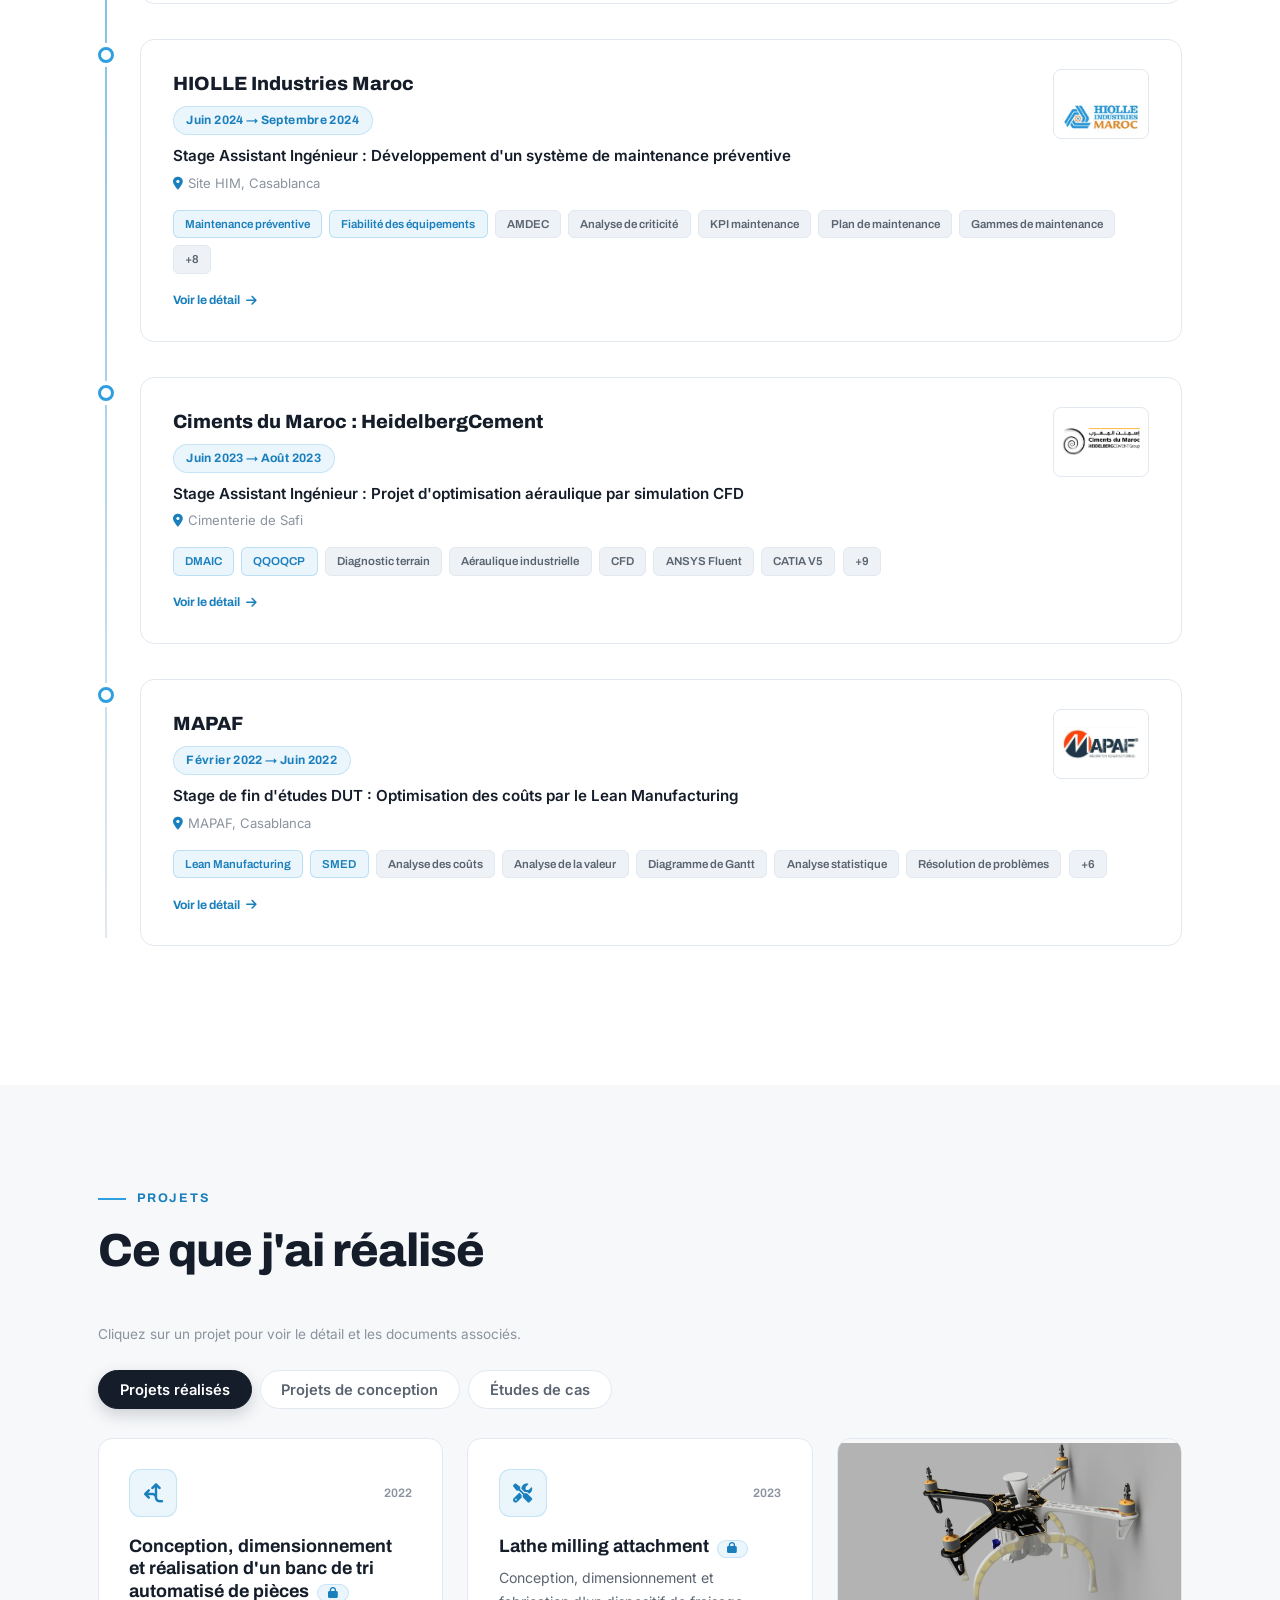
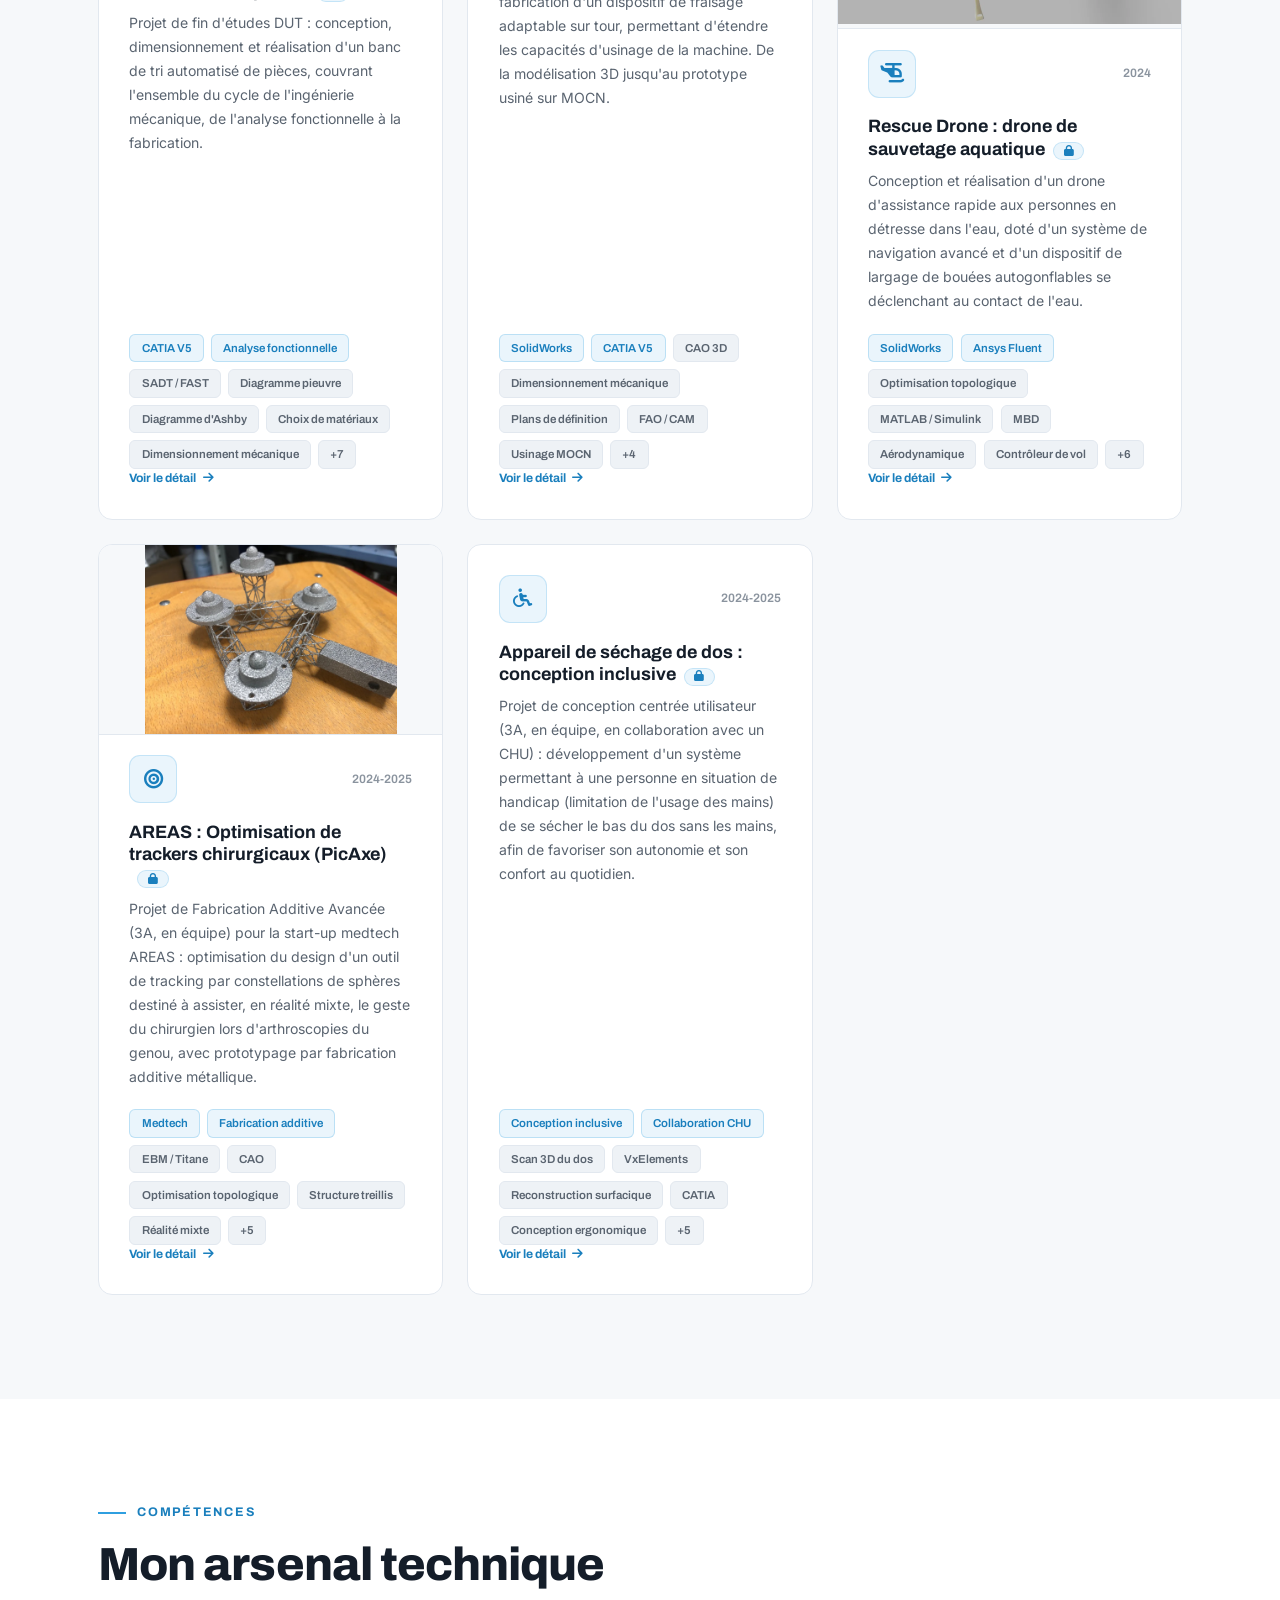
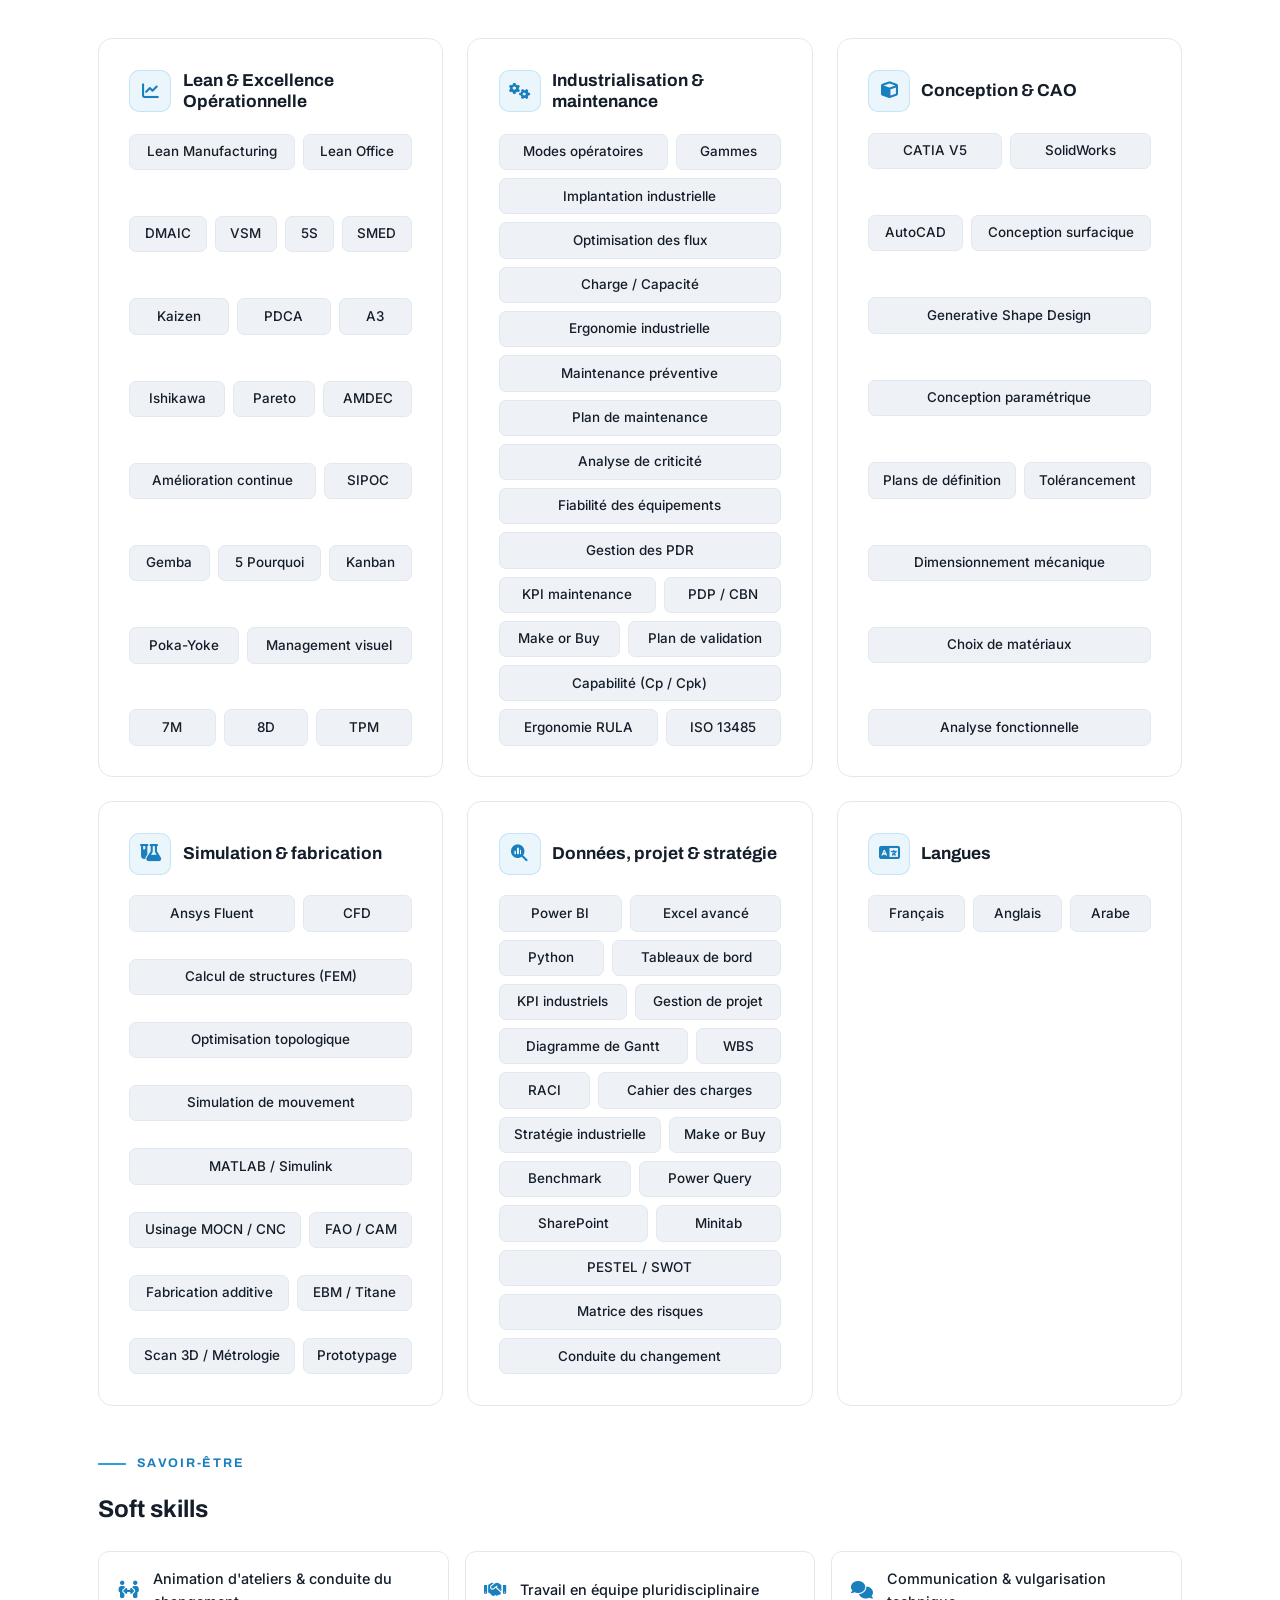
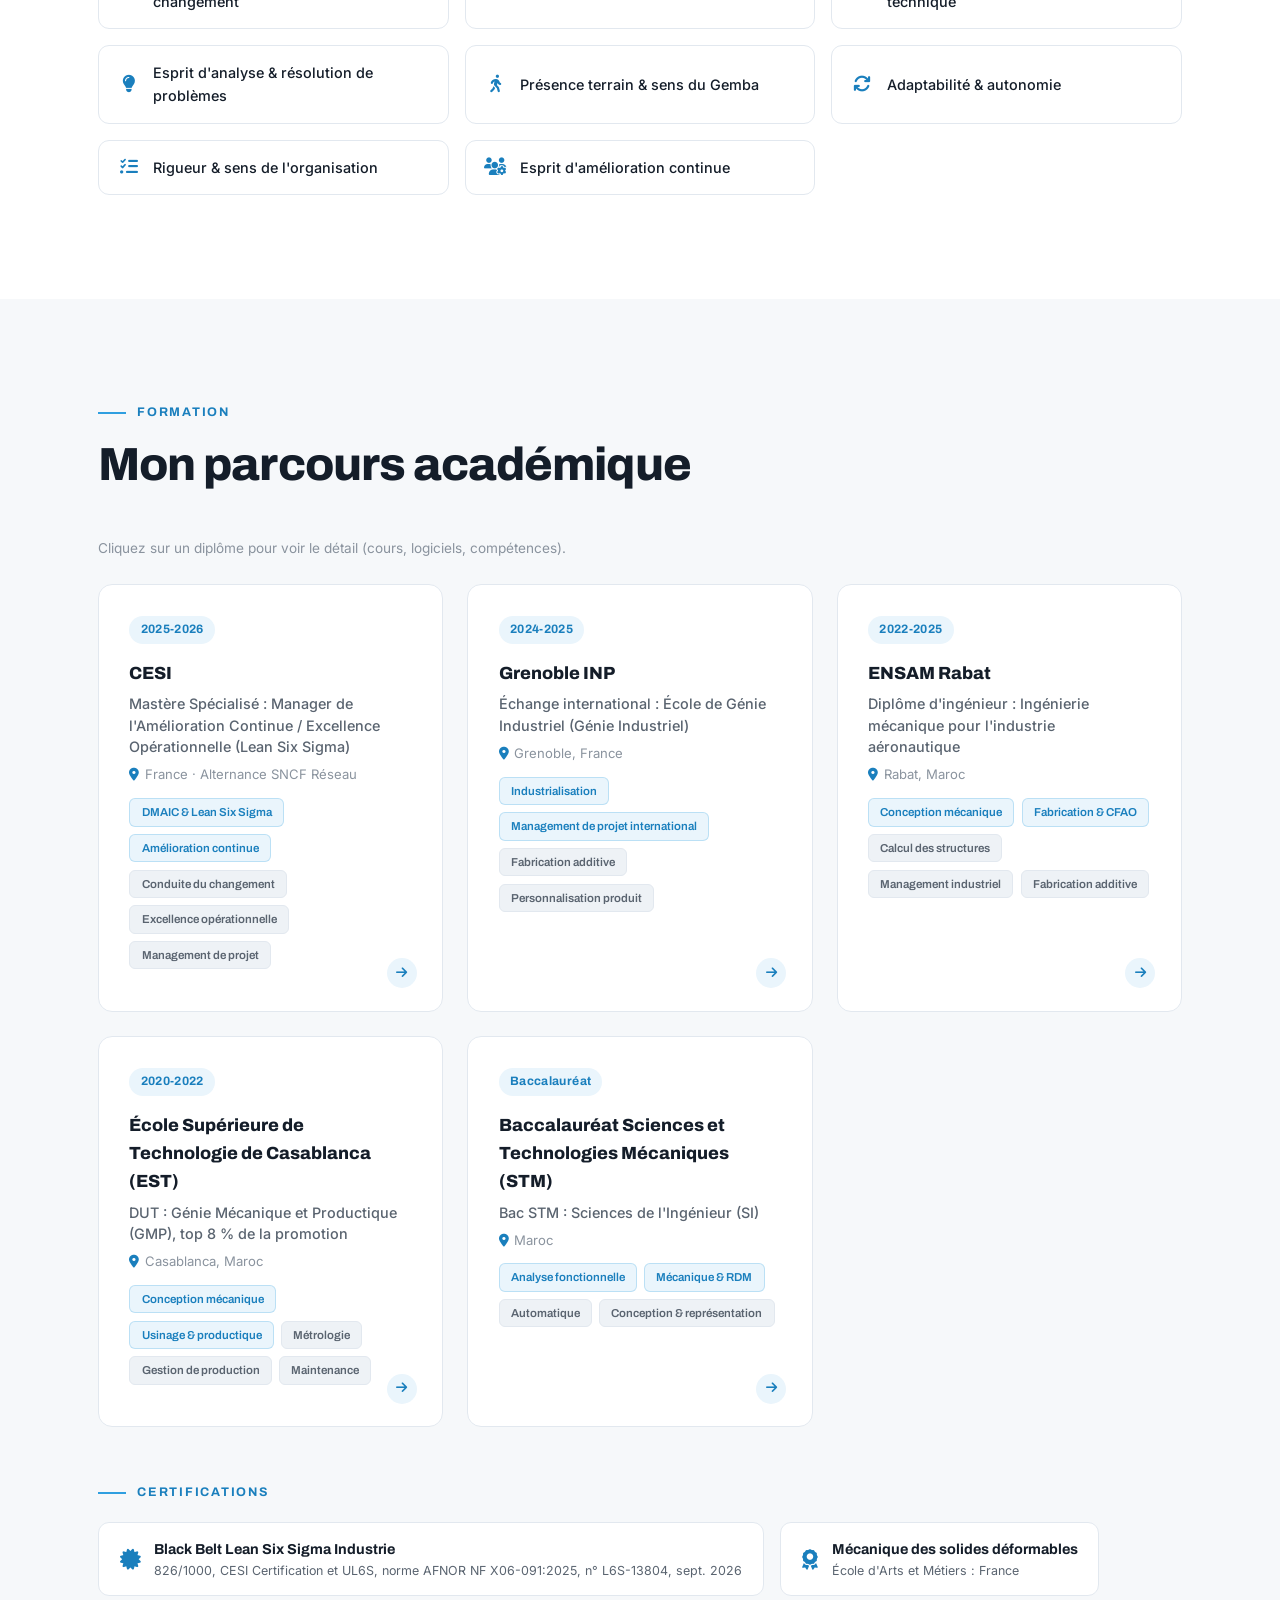
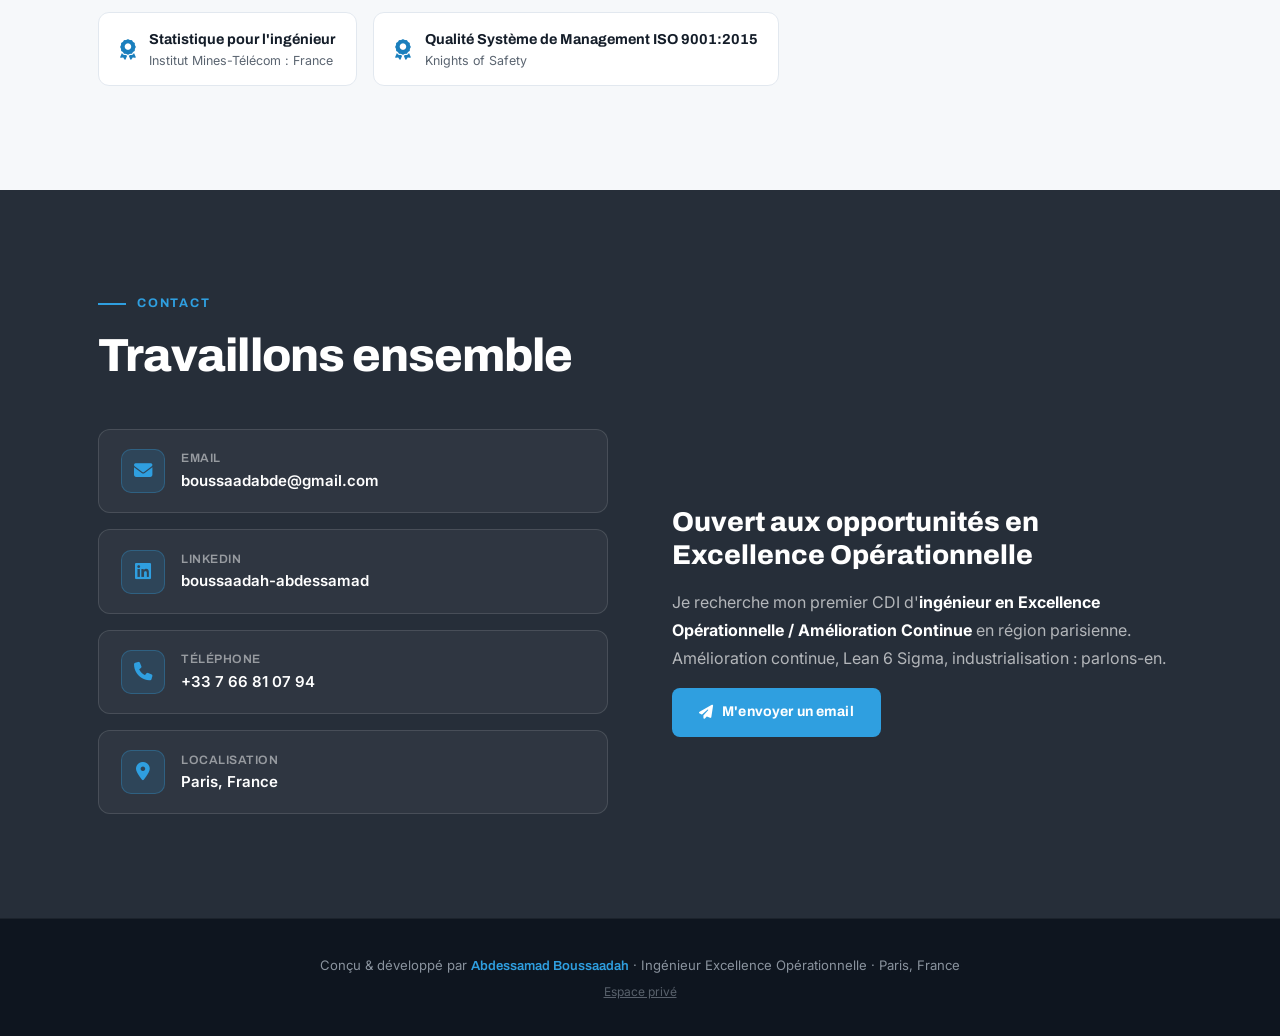
==== commit c2752540: "Retire les tableaux détaillés des fiches d'expérience Co-Authored-By: Claude Opus 5.5 <noreply@anthr" ====
--- a/index.html
+++ b/index.html
@@ -1446,106 +1446,6 @@
              'Carried out a complete techno-economic study including cost analysis, expected gains and return on investment of the proposed solutions.']
       },
       tags: ['DMAIC', 'Ergonomie industrielle', 'Analyse Tâche/Activité', 'Cotation RULA', 'Analyse des TMS', 'SolidWorks', 'CAO 3D', 'Simulation mécanique', 'Diagramme d\'Ashby', 'AMDEC Process', 'Plan de validation', 'Capabilité (Cp/Cpk)', 'Cahier des charges', 'Sourcing fournisseurs', 'Implantation industrielle', 'Étude technico-économique', 'ROI', 'Gestion de projet', 'Diagramme de Gantt'],
-      extra: {
-        fr: '<div class="dx-panel" style="margin-bottom:1rem;"><div class="dx-panel-head">Performance avant / après déploiement (scénario retenu)</div><div class="dx-cmp">'
-          + '<div class="dx-cmp-card"><div class="dx-cmp-h">Productivité</div><div class="dx-cmp-sub">Pièces / équipe / jour</div><div class="dx-cmp-bars">'
-          + '<div class="dx-cmp-col"><span class="dx-cmp-val">350</span><div class="dx-cmp-bar" style="height:58px"></div><span class="dx-cmp-lab">Avant</span></div>'
-          + '<div class="dx-cmp-col"><span class="dx-cmp-val">485</span><div class="dx-cmp-bar aft" style="height:80px"></div><span class="dx-cmp-lab">Après</span></div>'
-          + '</div><div class="dx-cmp-delta">+38,6 %</div></div>'
-          + '<div class="dx-cmp-card"><div class="dx-cmp-h">Satisfaction opérateurs</div><div class="dx-cmp-sub">Enquête interne / 10</div><div class="dx-cmp-bars">'
-          + '<div class="dx-cmp-col"><span class="dx-cmp-val">5,2</span><div class="dx-cmp-bar" style="height:48px"></div><span class="dx-cmp-lab">Avant</span></div>'
-          + '<div class="dx-cmp-col"><span class="dx-cmp-val">8,6</span><div class="dx-cmp-bar aft" style="height:80px;background:#7aa93c"></div><span class="dx-cmp-lab">Après</span></div>'
-          + '</div><div class="dx-cmp-delta">+65,4 %</div></div>'
-          + '<div class="dx-cmp-card"><div class="dx-cmp-h">Qualité produit</div><div class="dx-cmp-sub">Taux de produits conformes</div><div class="dx-cmp-bars">'
-          + '<div class="dx-cmp-col"><span class="dx-cmp-val">93,1 %</span><div class="dx-cmp-bar" style="height:76px"></div><span class="dx-cmp-lab">Avant</span></div>'
-          + '<div class="dx-cmp-col"><span class="dx-cmp-val">98,2 %</span><div class="dx-cmp-bar aft" style="height:80px;background:#6b4c9a"></div><span class="dx-cmp-lab">Après</span></div>'
-          + '</div><div class="dx-cmp-delta">+5,1 pts</div></div>'
-          + '<div class="dx-cmp-card"><div class="dx-cmp-h">Taux d\'absentéisme</div><div class="dx-cmp-sub">Lié aux TMS</div><div class="dx-cmp-bars">'
-          + '<div class="dx-cmp-col"><span class="dx-cmp-val">7,8 %</span><div class="dx-cmp-bar" style="height:80px"></div><span class="dx-cmp-lab">Avant</span></div>'
-          + '<div class="dx-cmp-col"><span class="dx-cmp-val">2,9 %</span><div class="dx-cmp-bar aft" style="height:30px;background:#c0392b"></div><span class="dx-cmp-lab">Après</span></div>'
-          + '</div><div class="dx-cmp-delta" style="color:#c0392b">-62,8 %</div></div>'
-          + '<div class="dx-cmp-card"><div class="dx-cmp-h">Risque ergonomique</div><div class="dx-cmp-sub">Score RULA max (sur 7)</div><div class="dx-cmp-bars">'
-          + '<div class="dx-cmp-col"><span class="dx-cmp-val">7</span><div class="dx-cmp-bar" style="height:80px"></div><span class="dx-cmp-lab">Avant</span></div>'
-          + '<div class="dx-cmp-col"><span class="dx-cmp-val">3</span><div class="dx-cmp-bar aft" style="height:34px;background:#e08a2b"></div><span class="dx-cmp-lab">Après</span></div>'
-          + '</div><div class="dx-cmp-delta" style="color:#e08a2b">-57,1 %</div></div>'
-          + '</div></div>'
-          + '<div class="dx-grid">'
-          + '<div class="dx-panel"><div class="dx-panel-head">Synthèse financière annuelle (estimation)</div>'
-          + '<table class="dx-table"><thead><tr><th>Indicateur</th><th>Avant</th><th>Après</th><th>Gain / an</th></tr></thead><tbody>'
-          + '<tr><td>Production annuelle (pièces)</td><td class="s1">81 900</td><td class="s2 win">112 725</td><td class="s3">+30 825</td></tr>'
-          + '<tr><td>Produits non conformes</td><td class="s1">6,9 %</td><td class="s2 win">1,8 %</td><td class="s3">-5,1 pts</td></tr>'
-          + '<tr><td>Coûts de non-qualité</td><td class="s1">78 624 €</td><td class="s2 win">20 448 €</td><td class="s3">-58 176 €</td></tr>'
-          + '<tr><td>Coûts d\'absentéisme (TMS)</td><td class="s1">61 360 €</td><td class="s2 win">22 784 €</td><td class="s3">-38 576 €</td></tr>'
-          + '<tr class="dx-score"><td>Gains financiers totaux / an</td><td class="s1" style="color:#bbb">·</td><td class="s2 win" style="color:#bbb">·</td><td class="s3">589 952 €</td></tr>'
-          + '</tbody></table></div>'
-          + '<div class="dx-panel"><div class="dx-panel-head">Investissement &amp; rentabilité</div><div class="dx-rows">'
-          + '<div class="dx-row"><span class="k">Machine AMADA</span><span class="val">95 000 €</span></div>'
-          + '<div class="dx-row"><span class="k">Aménagement &amp; intégration</span><span class="val">15 000 €</span></div>'
-          + '<div class="dx-row"><span class="k">Formation &amp; accompagnement</span><span class="val">5 000 €</span></div>'
-          + '<div class="dx-row"><span class="k">Investissement total</span><span class="val">115 000 €</span></div>'
-          + '<div class="dx-row"><span class="k">Gains annuels</span><span class="val">589 952 €</span></div>'
-          + '<div class="dx-row"><span class="k">ROI</span><span class="val">512,1 %</span></div>'
-          + '<div class="dx-row"><span class="k">Délai de rentabilité</span><span class="val">2,3 mois</span></div>'
-          + '</div></div></div>'
-          + '<div class="dx-reco"><strong>Solution retenue : changement de procédé (Bloc B).</strong> Gains significatifs sur tous les indicateurs clés (productivité, satisfaction, qualité, santé, rentabilité) pour un investissement rapidement rentabilisé et durable.</div>'
-          + '<div class="dx-impacts"><div class="ttl">Impact global pour l\'entreprise</div>'
-          + '<div class="dx-impact"><div class="v">+38,6 %</div><div class="l">Productivité</div></div>'
-          + '<div class="dx-impact"><div class="v">+65,4 %</div><div class="l">Satisfaction opérateurs</div></div>'
-          + '<div class="dx-impact"><div class="v">-5,1 pts</div><div class="l">Non-conformité</div></div>'
-          + '<div class="dx-impact"><div class="v">-62,8 %</div><div class="l">Absentéisme (TMS)</div></div>'
-          + '<div class="dx-impact"><div class="v">-57,1 %</div><div class="l">Risque ergonomique</div></div>'
-          + '<div class="dx-impact"><div class="v">512 %</div><div class="l">ROI (retour 2,3 mois)</div></div>'
-          + '</div>',
-        en: '<div class="dx-panel" style="margin-bottom:1rem;"><div class="dx-panel-head">Performance before / after deployment (selected scenario)</div><div class="dx-cmp">'
-          + '<div class="dx-cmp-card"><div class="dx-cmp-h">Productivity</div><div class="dx-cmp-sub">Parts / team / day</div><div class="dx-cmp-bars">'
-          + '<div class="dx-cmp-col"><span class="dx-cmp-val">350</span><div class="dx-cmp-bar" style="height:58px"></div><span class="dx-cmp-lab">Before</span></div>'
-          + '<div class="dx-cmp-col"><span class="dx-cmp-val">485</span><div class="dx-cmp-bar aft" style="height:80px"></div><span class="dx-cmp-lab">After</span></div>'
-          + '</div><div class="dx-cmp-delta">+38.6 %</div></div>'
-          + '<div class="dx-cmp-card"><div class="dx-cmp-h">Operator satisfaction</div><div class="dx-cmp-sub">Internal survey / 10</div><div class="dx-cmp-bars">'
-          + '<div class="dx-cmp-col"><span class="dx-cmp-val">5.2</span><div class="dx-cmp-bar" style="height:48px"></div><span class="dx-cmp-lab">Before</span></div>'
-          + '<div class="dx-cmp-col"><span class="dx-cmp-val">8.6</span><div class="dx-cmp-bar aft" style="height:80px;background:#7aa93c"></div><span class="dx-cmp-lab">After</span></div>'
-          + '</div><div class="dx-cmp-delta">+65.4 %</div></div>'
-          + '<div class="dx-cmp-card"><div class="dx-cmp-h">Product quality</div><div class="dx-cmp-sub">Conforming-product rate</div><div class="dx-cmp-bars">'
-          + '<div class="dx-cmp-col"><span class="dx-cmp-val">93.1 %</span><div class="dx-cmp-bar" style="height:76px"></div><span class="dx-cmp-lab">Before</span></div>'
-          + '<div class="dx-cmp-col"><span class="dx-cmp-val">98.2 %</span><div class="dx-cmp-bar aft" style="height:80px;background:#6b4c9a"></div><span class="dx-cmp-lab">After</span></div>'
-          + '</div><div class="dx-cmp-delta">+5.1 pts</div></div>'
-          + '<div class="dx-cmp-card"><div class="dx-cmp-h">Absenteeism rate</div><div class="dx-cmp-sub">MSD-related</div><div class="dx-cmp-bars">'
-          + '<div class="dx-cmp-col"><span class="dx-cmp-val">7.8 %</span><div class="dx-cmp-bar" style="height:80px"></div><span class="dx-cmp-lab">Before</span></div>'
-          + '<div class="dx-cmp-col"><span class="dx-cmp-val">2.9 %</span><div class="dx-cmp-bar aft" style="height:30px;background:#c0392b"></div><span class="dx-cmp-lab">After</span></div>'
-          + '</div><div class="dx-cmp-delta" style="color:#c0392b">-62.8 %</div></div>'
-          + '<div class="dx-cmp-card"><div class="dx-cmp-h">Ergonomic risk</div><div class="dx-cmp-sub">Max RULA score (out of 7)</div><div class="dx-cmp-bars">'
-          + '<div class="dx-cmp-col"><span class="dx-cmp-val">7</span><div class="dx-cmp-bar" style="height:80px"></div><span class="dx-cmp-lab">Before</span></div>'
-          + '<div class="dx-cmp-col"><span class="dx-cmp-val">3</span><div class="dx-cmp-bar aft" style="height:34px;background:#e08a2b"></div><span class="dx-cmp-lab">After</span></div>'
-          + '</div><div class="dx-cmp-delta" style="color:#e08a2b">-57.1 %</div></div>'
-          + '</div></div>'
-          + '<div class="dx-grid">'
-          + '<div class="dx-panel"><div class="dx-panel-head">Annual financial summary (estimate)</div>'
-          + '<table class="dx-table"><thead><tr><th>Indicator</th><th>Before</th><th>After</th><th>Gain / yr</th></tr></thead><tbody>'
-          + '<tr><td>Annual production (parts)</td><td class="s1">81,900</td><td class="s2 win">112,725</td><td class="s3">+30,825</td></tr>'
-          + '<tr><td>Non-conforming products</td><td class="s1">6.9 %</td><td class="s2 win">1.8 %</td><td class="s3">-5.1 pts</td></tr>'
-          + '<tr><td>Non-quality costs</td><td class="s1">€78,624</td><td class="s2 win">€20,448</td><td class="s3">-€58,176</td></tr>'
-          + '<tr><td>Absenteeism costs (MSD)</td><td class="s1">€61,360</td><td class="s2 win">€22,784</td><td class="s3">-€38,576</td></tr>'
-          + '<tr class="dx-score"><td>Total annual financial gains</td><td class="s1" style="color:#bbb">·</td><td class="s2 win" style="color:#bbb">·</td><td class="s3">€589,952</td></tr>'
-          + '</tbody></table></div>'
-          + '<div class="dx-panel"><div class="dx-panel-head">Investment &amp; profitability</div><div class="dx-rows">'
-          + '<div class="dx-row"><span class="k">AMADA machine</span><span class="val">€95,000</span></div>'
-          + '<div class="dx-row"><span class="k">Setup &amp; integration</span><span class="val">€15,000</span></div>'
-          + '<div class="dx-row"><span class="k">Training &amp; support</span><span class="val">€5,000</span></div>'
-          + '<div class="dx-row"><span class="k">Total investment</span><span class="val">€115,000</span></div>'
-          + '<div class="dx-row"><span class="k">Annual gains</span><span class="val">€589,952</span></div>'
-          + '<div class="dx-row"><span class="k">ROI</span><span class="val">512.1 %</span></div>'
-          + '<div class="dx-row"><span class="k">Payback period</span><span class="val">2.3 months</span></div>'
-          + '</div></div></div>'
-          + '<div class="dx-reco"><strong>Selected solution: process change (Block B).</strong> Significant gains on all key indicators (productivity, satisfaction, quality, health, profitability) for a quickly recouped and durable investment.</div>'
-          + '<div class="dx-impacts"><div class="ttl">Overall impact for the company</div>'
-          + '<div class="dx-impact"><div class="v">+38.6 %</div><div class="l">Productivity</div></div>'
-          + '<div class="dx-impact"><div class="v">+65.4 %</div><div class="l">Operator satisfaction</div></div>'
-          + '<div class="dx-impact"><div class="v">-5.1 pts</div><div class="l">Non-conformity</div></div>'
-          + '<div class="dx-impact"><div class="v">-62.8 %</div><div class="l">Absenteeism (MSD)</div></div>'
-          + '<div class="dx-impact"><div class="v">-57.1 %</div><div class="l">Ergonomic risk</div></div>'
-          + '<div class="dx-impact"><div class="v">512 %</div><div class="l">ROI (2.3-month payback)</div></div>'
-          + '</div>'
-      },
       docs: [
         { type: 'pdf', href: 'docs/synthese-experience-cotherm.pdf', name: { fr: 'Document associé', en: 'Related document' }, sub: { fr: 'synthese-experience-cotherm.pdf', en: 'synthese-experience-cotherm.pdf' } }
       ]
@@ -1574,62 +1474,6 @@
              'Definition of an industrialization plan including resource sizing, workstation layout and ramp-up strategy.']
       },
       tags: ['Industrialisation', 'Make or Buy', 'Analyse multicritère', 'Étude de rentabilité', 'Coût de revient', 'Supply Chain', 'AMDEC', 'Analyse de risques', 'Implantation industrielle', 'Layout', 'Salle blanche', 'KPI industriels', 'Ramp-up', 'Gestion de projet'],
-      extra: {
-        fr: '<div class="dx-grid">'
-          + '<div class="dx-panel"><div class="dx-panel-head">Données d\'entrée</div><div class="dx-rows">'
-          + '<div class="dx-row"><span class="k">Coûts de revient actuels</span><span class="val">100 %</span></div>'
-          + '<div class="dx-row"><span class="k">Investissements machines</span><span class="val">~ 2,3 M€</span></div>'
-          + '<div class="dx-row"><span class="k">Volumes annuels</span><span class="val">~ 8,5 M unités</span></div>'
-          + '<div class="dx-row"><span class="k">Délai moyen actuel</span><span class="val">12 semaines</span></div>'
-          + '<div class="dx-row"><span class="k">Taux de rendement (Yield)</span><span class="val">92 %</span></div>'
-          + '<div class="dx-row"><span class="k">Encours moyen</span><span class="val">6 semaines</span></div>'
-          + '</div></div>'
-          + '<div class="dx-panel"><div class="dx-panel-head">Comparaison des scénarios</div>'
-          + '<table class="dx-table"><thead><tr><th>Critère</th><th>100% interne</th><th>Hybride</th><th>100% externe</th><th>Poids</th></tr></thead><tbody>'
-          + '<tr><td>Coût total sur 5 ans (M€)</td><td class="s1">12,4</td><td class="s2 win">9,1</td><td class="s3">8,2</td><td>30 %</td></tr>'
-          + '<tr><td>Investissement (M€)</td><td class="s1">2,3</td><td class="s2 win">1,2</td><td class="s3">0,4</td><td>15 %</td></tr>'
-          + '<tr><td>Délai moyen (semaines)</td><td class="s1">12</td><td class="s2 win">8</td><td class="s3">6</td><td>20 %</td></tr>'
-          + '<tr><td>Qualité (PPM)</td><td class="s1">850</td><td class="s2 win">600</td><td class="s3">700</td><td>15 %</td></tr>'
-          + '<tr><td>Risque fournisseurs (1 à 5)</td><td class="s1">1 (faible)</td><td class="s2 win">3 (moyen)</td><td class="s3">4 (élevé)</td><td>10 %</td></tr>'
-          + '<tr class="dx-score"><td>Score pondéré (/100)</td><td class="s1">62</td><td class="s2 win">81 ★</td><td class="s3">68</td><td>100 %</td></tr>'
-          + '</tbody></table></div></div>'
-          + '<div class="dx-reco"><strong>Recommandation : scénario hybride.</strong> Meilleur compromis coût / délai / qualité / risque avec un score pondéré de 81/100.</div>'
-          + '<div class="dx-impacts"><div class="ttl">Impacts attendus (scénario hybride vs situation actuelle)</div>'
-          + '<div class="dx-impact"><div class="v">-18 %</div><div class="l">Coût total sur 5 ans</div></div>'
-          + '<div class="dx-impact"><div class="v">-33 %</div><div class="l">Délai moyen</div></div>'
-          + '<div class="dx-impact"><div class="v">+8 pts</div><div class="l">Rendement (92 % → 100 %)</div></div>'
-          + '<div class="dx-impact"><div class="v">-25 %</div><div class="l">Encours moyen</div></div>'
-          + '<div class="dx-impact"><div class="v">+2,1 M€</div><div class="l">Économies sur 5 ans</div></div>'
-          + '<div class="dx-impact"><div class="v">&lt; 18 mois</div><div class="l">ROI estimé</div></div>'
-          + '</div>',
-        en: '<div class="dx-grid">'
-          + '<div class="dx-panel"><div class="dx-panel-head">Input data</div><div class="dx-rows">'
-          + '<div class="dx-row"><span class="k">Current cost of goods</span><span class="val">100 %</span></div>'
-          + '<div class="dx-row"><span class="k">Machine investment</span><span class="val">~ €2.3M</span></div>'
-          + '<div class="dx-row"><span class="k">Annual volumes</span><span class="val">~ 8.5M units</span></div>'
-          + '<div class="dx-row"><span class="k">Current avg. lead time</span><span class="val">12 weeks</span></div>'
-          + '<div class="dx-row"><span class="k">Yield</span><span class="val">92 %</span></div>'
-          + '<div class="dx-row"><span class="k">Average WIP</span><span class="val">6 weeks</span></div>'
-          + '</div></div>'
-          + '<div class="dx-panel"><div class="dx-panel-head">Scenario comparison</div>'
-          + '<table class="dx-table"><thead><tr><th>Criterion</th><th>100% internal</th><th>Hybrid</th><th>100% external</th><th>Weight</th></tr></thead><tbody>'
-          + '<tr><td>Total cost over 5 years (€M)</td><td class="s1">12.4</td><td class="s2 win">9.1</td><td class="s3">8.2</td><td>30 %</td></tr>'
-          + '<tr><td>Investment (€M)</td><td class="s1">2.3</td><td class="s2 win">1.2</td><td class="s3">0.4</td><td>15 %</td></tr>'
-          + '<tr><td>Average lead time (weeks)</td><td class="s1">12</td><td class="s2 win">8</td><td class="s3">6</td><td>20 %</td></tr>'
-          + '<tr><td>Quality (PPM)</td><td class="s1">850</td><td class="s2 win">600</td><td class="s3">700</td><td>15 %</td></tr>'
-          + '<tr><td>Supplier risk (1 to 5)</td><td class="s1">1 (low)</td><td class="s2 win">3 (medium)</td><td class="s3">4 (high)</td><td>10 %</td></tr>'
-          + '<tr class="dx-score"><td>Weighted score (/100)</td><td class="s1">62</td><td class="s2 win">81 ★</td><td class="s3">68</td><td>100 %</td></tr>'
-          + '</tbody></table></div></div>'
-          + '<div class="dx-reco"><strong>Recommendation: hybrid scenario.</strong> Best cost / lead-time / quality / risk trade-off with a weighted score of 81/100.</div>'
-          + '<div class="dx-impacts"><div class="ttl">Expected impacts (hybrid scenario vs current situation)</div>'
-          + '<div class="dx-impact"><div class="v">-18 %</div><div class="l">Total cost over 5 years</div></div>'
-          + '<div class="dx-impact"><div class="v">-33 %</div><div class="l">Average lead time</div></div>'
-          + '<div class="dx-impact"><div class="v">+8 pts</div><div class="l">Yield (92 % → 100 %)</div></div>'
-          + '<div class="dx-impact"><div class="v">-25 %</div><div class="l">Average WIP</div></div>'
-          + '<div class="dx-impact"><div class="v">+€2.1M</div><div class="l">Savings over 5 years</div></div>'
-          + '<div class="dx-impact"><div class="v">&lt; 18 months</div><div class="l">Estimated ROI</div></div>'
-          + '</div>'
-      },
       docs: [
         { type: 'pdf', href: 'docs/synthese-experience-stmicroelectronics.pdf', name: { fr: 'Document associé', en: 'Related document' }, sub: { fr: 'synthese-experience-stmicroelectronics.pdf', en: 'synthese-experience-stmicroelectronics.pdf' } }
       ]
@@ -1660,132 +1504,6 @@
              'Structuring of spare-parts management and development of maintenance performance indicators.',
              'Creation of Excel steering tools for equipment tracking and decision-making.',
              'Standardization of practices and formalization of maintenance work instructions.']
-      },
-      extra: {
-        fr: '<div class="dx-flow-title" style="font-size:.8rem;font-weight:700;color:var(--navy);text-transform:uppercase;letter-spacing:.04em;margin-bottom:.7rem;">Démarche de fiabilisation des équipements</div>'
-          + '<div class="dx-flow">'
-          + '<div class="dx-flow-step">Analyse du parc machines</div><div class="dx-flow-arrow">&#8594;</div>'
-          + '<div class="dx-flow-step">Collecte des données de fonctionnement</div><div class="dx-flow-arrow">&#8594;</div>'
-          + '<div class="dx-flow-step">Analyse des défaillances et criticité</div><div class="dx-flow-arrow">&#8594;</div>'
-          + '<div class="dx-flow-step">Définition des priorités de maintenance</div>'
-          + '</div>'
-          + '<div class="dx-flow">'
-          + '<div class="dx-flow-step">Construction du plan préventif</div><div class="dx-flow-arrow">&#8594;</div>'
-          + '<div class="dx-flow-step">Gestion des pièces de rechange</div><div class="dx-flow-arrow">&#8594;</div>'
-          + '<div class="dx-flow-step">Définition des KPI</div><div class="dx-flow-arrow">&#8594;</div>'
-          + '<div class="dx-flow-step">Pilotage et amélioration continue</div>'
-          + '</div>'
-          + '<div class="dx-panel" style="margin-top:1.4rem;margin-bottom:1rem;"><div class="dx-panel-head">Performance avant / après déploiement</div><div class="dx-cmp">'
-          + '<div class="dx-cmp-card"><div class="dx-cmp-h">Disponibilité</div><div class="dx-cmp-sub">Des équipements (%)</div><div class="dx-cmp-bars">'
-          + '<div class="dx-cmp-col"><span class="dx-cmp-val">76 %</span><div class="dx-cmp-bar" style="height:65px"></div><span class="dx-cmp-lab">Avant</span></div>'
-          + '<div class="dx-cmp-col"><span class="dx-cmp-val">93 %</span><div class="dx-cmp-bar aft" style="height:80px"></div><span class="dx-cmp-lab">Après</span></div>'
-          + '</div><div class="dx-cmp-delta">+17 pts</div></div>'
-          + '<div class="dx-cmp-card"><div class="dx-cmp-h">Taux d\'utilisation</div><div class="dx-cmp-sub">Des équipements (%)</div><div class="dx-cmp-bars">'
-          + '<div class="dx-cmp-col"><span class="dx-cmp-val">61 %</span><div class="dx-cmp-bar" style="height:59px"></div><span class="dx-cmp-lab">Avant</span></div>'
-          + '<div class="dx-cmp-col"><span class="dx-cmp-val">82 %</span><div class="dx-cmp-bar aft" style="height:80px;background:#7aa93c"></div><span class="dx-cmp-lab">Après</span></div>'
-          + '</div><div class="dx-cmp-delta">+21 pts</div></div>'
-          + '<div class="dx-cmp-card"><div class="dx-cmp-h">Arrêts non planifiés</div><div class="dx-cmp-sub">Heures / mois</div><div class="dx-cmp-bars">'
-          + '<div class="dx-cmp-col"><span class="dx-cmp-val">32,0 h</span><div class="dx-cmp-bar" style="height:80px"></div><span class="dx-cmp-lab">Avant</span></div>'
-          + '<div class="dx-cmp-col"><span class="dx-cmp-val">11,8 h</span><div class="dx-cmp-bar aft" style="height:30px;background:#c0392b"></div><span class="dx-cmp-lab">Après</span></div>'
-          + '</div><div class="dx-cmp-delta" style="color:#c0392b">-63,1 %</div></div>'
-          + '<div class="dx-cmp-card"><div class="dx-cmp-h">Pannes critiques</div><div class="dx-cmp-sub">Nombre / mois</div><div class="dx-cmp-bars">'
-          + '<div class="dx-cmp-col"><span class="dx-cmp-val">15</span><div class="dx-cmp-bar" style="height:80px"></div><span class="dx-cmp-lab">Avant</span></div>'
-          + '<div class="dx-cmp-col"><span class="dx-cmp-val">5</span><div class="dx-cmp-bar aft" style="height:27px;background:#c0392b"></div><span class="dx-cmp-lab">Après</span></div>'
-          + '</div><div class="dx-cmp-delta" style="color:#c0392b">-66,7 %</div></div>'
-          + '<div class="dx-cmp-card"><div class="dx-cmp-h">MTTR</div><div class="dx-cmp-sub">Temps moyen de réparation (h)</div><div class="dx-cmp-bars">'
-          + '<div class="dx-cmp-col"><span class="dx-cmp-val">4,6 h</span><div class="dx-cmp-bar" style="height:80px"></div><span class="dx-cmp-lab">Avant</span></div>'
-          + '<div class="dx-cmp-col"><span class="dx-cmp-val">2,1 h</span><div class="dx-cmp-bar aft" style="height:37px;background:#e08a2b"></div><span class="dx-cmp-lab">Après</span></div>'
-          + '</div><div class="dx-cmp-delta" style="color:#e08a2b">-54,3 %</div></div>'
-          + '</div></div>'
-          + '<div class="dx-grid">'
-          + '<div class="dx-panel"><div class="dx-panel-head">Synthèse des indicateurs clés</div>'
-          + '<table class="dx-table"><thead><tr><th>Indicateur</th><th>Avant</th><th>Après</th><th>Gain / évolution</th></tr></thead><tbody>'
-          + '<tr><td>Disponibilité des équipements</td><td class="s1">76 %</td><td class="s2 win">93 %</td><td class="s3">+17 pts</td></tr>'
-          + '<tr><td>Taux d\'utilisation</td><td class="s1">61 %</td><td class="s2 win">82 %</td><td class="s3">+21 pts</td></tr>'
-          + '<tr><td>Arrêts non planifiés (h / mois)</td><td class="s1">32,0</td><td class="s2 win">11,8</td><td class="s3">-63,1 %</td></tr>'
-          + '<tr><td>Pannes critiques (/ mois)</td><td class="s1">15</td><td class="s2 win">5</td><td class="s3">-66,7 %</td></tr>'
-          + '<tr><td>MTTR (h)</td><td class="s1">4,6</td><td class="s2 win">2,1</td><td class="s3">-54,3 %</td></tr>'
-          + '<tr class="dx-score"><td>Coût de maintenance (MAD / an)</td><td class="s1">1 178 000</td><td class="s2 win">823 600</td><td class="s3">-30,1 %</td></tr>'
-          + '</tbody></table></div>'
-          + '<div class="dx-panel"><div class="dx-panel-head">Impact économique &amp; rentabilité</div><div class="dx-rows">'
-          + '<div class="dx-row"><span class="k">Économies annuelles</span><span class="val">354 400 MAD</span></div>'
-          + '<div class="dx-row"><span class="k">Gains de production</span><span class="val">+128 400 pièces / an</span></div>'
-          + '<div class="dx-row"><span class="k">Investissement total</span><span class="val">330 000 MAD</span></div>'
-          + '<div class="dx-row"><span class="k">ROI</span><span class="val">390,4 %</span></div>'
-          + '<div class="dx-row"><span class="k">Délai de retour</span><span class="val">3,1 mois</span></div>'
-          + '<div class="dx-row"><span class="k">Périmètre étudié</span><span class="val">15 équipements critiques</span></div>'
-          + '</div></div></div>'
-          + '<div class="dx-reco"><strong>Solution déployée : système de maintenance préventive.</strong> Gains significatifs sur la disponibilité, la fiabilité et les coûts de maintenance, pour un investissement rapidement rentabilisé sur le banc de test étudié.</div>'
-          + '<div class="dx-impacts"><div class="ttl">Impact global pour l\'entreprise</div>'
-          + '<div class="dx-impact"><div class="v">+17 pts</div><div class="l">Disponibilité</div></div>'
-          + '<div class="dx-impact"><div class="v">+21 pts</div><div class="l">Taux d\'utilisation</div></div>'
-          + '<div class="dx-impact"><div class="v">-63,1 %</div><div class="l">Arrêts non planifiés</div></div>'
-          + '<div class="dx-impact"><div class="v">-66,7 %</div><div class="l">Pannes critiques</div></div>'
-          + '<div class="dx-impact"><div class="v">-30,1 %</div><div class="l">Coûts de maintenance</div></div>'
-          + '<div class="dx-impact"><div class="v">390 %</div><div class="l">ROI (retour 3,1 mois)</div></div>'
-          + '</div>',
-        en: '<div class="dx-flow-title" style="font-size:.8rem;font-weight:700;color:var(--navy);text-transform:uppercase;letter-spacing:.04em;margin-bottom:.7rem;">Equipment reliability approach</div>'
-          + '<div class="dx-flow">'
-          + '<div class="dx-flow-step">Machine fleet analysis</div><div class="dx-flow-arrow">&#8594;</div>'
-          + '<div class="dx-flow-step">Operating data collection</div><div class="dx-flow-arrow">&#8594;</div>'
-          + '<div class="dx-flow-step">Failure &amp; criticality analysis</div><div class="dx-flow-arrow">&#8594;</div>'
-          + '<div class="dx-flow-step">Maintenance priorities</div>'
-          + '</div>'
-          + '<div class="dx-flow">'
-          + '<div class="dx-flow-step">Preventive plan build</div><div class="dx-flow-arrow">&#8594;</div>'
-          + '<div class="dx-flow-step">Spare-parts management</div><div class="dx-flow-arrow">&#8594;</div>'
-          + '<div class="dx-flow-step">KPI definition</div><div class="dx-flow-arrow">&#8594;</div>'
-          + '<div class="dx-flow-step">Steering &amp; continuous improvement</div>'
-          + '</div>'
-          + '<div class="dx-panel" style="margin-top:1.4rem;margin-bottom:1rem;"><div class="dx-panel-head">Performance before / after deployment</div><div class="dx-cmp">'
-          + '<div class="dx-cmp-card"><div class="dx-cmp-h">Availability</div><div class="dx-cmp-sub">Of equipment (%)</div><div class="dx-cmp-bars">'
-          + '<div class="dx-cmp-col"><span class="dx-cmp-val">76 %</span><div class="dx-cmp-bar" style="height:65px"></div><span class="dx-cmp-lab">Before</span></div>'
-          + '<div class="dx-cmp-col"><span class="dx-cmp-val">93 %</span><div class="dx-cmp-bar aft" style="height:80px"></div><span class="dx-cmp-lab">After</span></div>'
-          + '</div><div class="dx-cmp-delta">+17 pts</div></div>'
-          + '<div class="dx-cmp-card"><div class="dx-cmp-h">Utilization rate</div><div class="dx-cmp-sub">Of equipment (%)</div><div class="dx-cmp-bars">'
-          + '<div class="dx-cmp-col"><span class="dx-cmp-val">61 %</span><div class="dx-cmp-bar" style="height:59px"></div><span class="dx-cmp-lab">Before</span></div>'
-          + '<div class="dx-cmp-col"><span class="dx-cmp-val">82 %</span><div class="dx-cmp-bar aft" style="height:80px;background:#7aa93c"></div><span class="dx-cmp-lab">After</span></div>'
-          + '</div><div class="dx-cmp-delta">+21 pts</div></div>'
-          + '<div class="dx-cmp-card"><div class="dx-cmp-h">Unplanned downtime</div><div class="dx-cmp-sub">Hours / month</div><div class="dx-cmp-bars">'
-          + '<div class="dx-cmp-col"><span class="dx-cmp-val">32.0 h</span><div class="dx-cmp-bar" style="height:80px"></div><span class="dx-cmp-lab">Before</span></div>'
-          + '<div class="dx-cmp-col"><span class="dx-cmp-val">11.8 h</span><div class="dx-cmp-bar aft" style="height:30px;background:#c0392b"></div><span class="dx-cmp-lab">After</span></div>'
-          + '</div><div class="dx-cmp-delta" style="color:#c0392b">-63.1 %</div></div>'
-          + '<div class="dx-cmp-card"><div class="dx-cmp-h">Critical failures</div><div class="dx-cmp-sub">Number / month</div><div class="dx-cmp-bars">'
-          + '<div class="dx-cmp-col"><span class="dx-cmp-val">15</span><div class="dx-cmp-bar" style="height:80px"></div><span class="dx-cmp-lab">Before</span></div>'
-          + '<div class="dx-cmp-col"><span class="dx-cmp-val">5</span><div class="dx-cmp-bar aft" style="height:27px;background:#c0392b"></div><span class="dx-cmp-lab">After</span></div>'
-          + '</div><div class="dx-cmp-delta" style="color:#c0392b">-66.7 %</div></div>'
-          + '<div class="dx-cmp-card"><div class="dx-cmp-h">MTTR</div><div class="dx-cmp-sub">Mean time to repair (h)</div><div class="dx-cmp-bars">'
-          + '<div class="dx-cmp-col"><span class="dx-cmp-val">4.6 h</span><div class="dx-cmp-bar" style="height:80px"></div><span class="dx-cmp-lab">Before</span></div>'
-          + '<div class="dx-cmp-col"><span class="dx-cmp-val">2.1 h</span><div class="dx-cmp-bar aft" style="height:37px;background:#e08a2b"></div><span class="dx-cmp-lab">After</span></div>'
-          + '</div><div class="dx-cmp-delta" style="color:#e08a2b">-54.3 %</div></div>'
-          + '</div></div>'
-          + '<div class="dx-grid">'
-          + '<div class="dx-panel"><div class="dx-panel-head">Key indicators summary</div>'
-          + '<table class="dx-table"><thead><tr><th>Indicator</th><th>Before</th><th>After</th><th>Gain / change</th></tr></thead><tbody>'
-          + '<tr><td>Equipment availability</td><td class="s1">76 %</td><td class="s2 win">93 %</td><td class="s3">+17 pts</td></tr>'
-          + '<tr><td>Utilization rate</td><td class="s1">61 %</td><td class="s2 win">82 %</td><td class="s3">+21 pts</td></tr>'
-          + '<tr><td>Unplanned downtime (h / month)</td><td class="s1">32.0</td><td class="s2 win">11.8</td><td class="s3">-63.1 %</td></tr>'
-          + '<tr><td>Critical failures (/ month)</td><td class="s1">15</td><td class="s2 win">5</td><td class="s3">-66.7 %</td></tr>'
-          + '<tr><td>MTTR (h)</td><td class="s1">4.6</td><td class="s2 win">2.1</td><td class="s3">-54.3 %</td></tr>'
-          + '<tr class="dx-score"><td>Maintenance cost (MAD / year)</td><td class="s1">1,178,000</td><td class="s2 win">823,600</td><td class="s3">-30.1 %</td></tr>'
-          + '</tbody></table></div>'
-          + '<div class="dx-panel"><div class="dx-panel-head">Economic impact &amp; profitability</div><div class="dx-rows">'
-          + '<div class="dx-row"><span class="k">Annual savings</span><span class="val">354,400 MAD</span></div>'
-          + '<div class="dx-row"><span class="k">Production gains</span><span class="val">+128,400 parts / year</span></div>'
-          + '<div class="dx-row"><span class="k">Total investment</span><span class="val">330,000 MAD</span></div>'
-          + '<div class="dx-row"><span class="k">ROI</span><span class="val">390.4 %</span></div>'
-          + '<div class="dx-row"><span class="k">Payback period</span><span class="val">3.1 months</span></div>'
-          + '<div class="dx-row"><span class="k">Studied scope</span><span class="val">15 critical equipments</span></div>'
-          + '</div></div></div>'
-          + '<div class="dx-reco"><strong>Deployed solution: preventive maintenance system.</strong> Significant gains in availability, reliability and maintenance costs, for an investment quickly paid back on the studied test bench.</div>'
-          + '<div class="dx-impacts"><div class="ttl">Overall impact for the company</div>'
-          + '<div class="dx-impact"><div class="v">+17 pts</div><div class="l">Availability</div></div>'
-          + '<div class="dx-impact"><div class="v">+21 pts</div><div class="l">Utilization rate</div></div>'
-          + '<div class="dx-impact"><div class="v">-63.1 %</div><div class="l">Unplanned downtime</div></div>'
-          + '<div class="dx-impact"><div class="v">-66.7 %</div><div class="l">Critical failures</div></div>'
-          + '<div class="dx-impact"><div class="v">-30.1 %</div><div class="l">Maintenance costs</div></div>'
-          + '<div class="dx-impact"><div class="v">390 %</div><div class="l">ROI (3.1-month payback)</div></div>'
-          + '</div>'
       },
       tags: ['Maintenance préventive', 'Fiabilité des équipements', 'AMDEC', 'Analyse de criticité', 'KPI maintenance', 'Plan de maintenance', 'Gammes de maintenance', 'Gestion des pièces de rechange (PDR)', 'Tableaux de bord Excel', 'Analyse de charge', 'Taux d\'utilisation', 'Standardisation', 'Modes opératoires', 'Amélioration continue', 'Gestion de projet'],
       docs: [
@@ -1820,116 +1538,6 @@
              'Recommendation of a technical solution durably reducing wear, maintenance costs and dust emissions.']
       },
       tags: ['DMAIC', 'QQOQCP', 'Diagnostic terrain', 'Aéraulique industrielle', 'CFD', 'ANSYS Fluent', 'CATIA V5', 'AutoCAD', 'Modélisation 3D', 'Simulation numérique', 'Analyse d\'usure', 'Analyse de turbulence', 'Pertes de charge', 'Classification des risques', 'Résolution de problèmes', 'Conception mécanique'],
-      extra: {
-        fr: '<div class="dx-grid">'
-          + '<div class="dx-panel"><div class="dx-panel-head">Données d\'entrée</div><div class="dx-rows">'
-          + '<div class="dx-row"><span class="k">Secteur d\'activité</span><span class="val">Cimenterie</span></div>'
-          + '<div class="dx-row"><span class="k">Atelier</span><span class="val">Dépoussiérage manutention clinker</span></div>'
-          + '<div class="dx-row"><span class="k">Période d\'étude</span><span class="val">Avril → Juin 2023</span></div>'
-          + '<div class="dx-row"><span class="k">Longueur totale du circuit</span><span class="val">~ 120 m</span></div>'
-          + '<div class="dx-row"><span class="k">Nombre de coudes</span><span class="val">21</span></div>'
-          + '<div class="dx-row"><span class="k">Débit d\'air nominal</span><span class="val">65 000 m³/h</span></div>'
-          + '</div></div>'
-          + '<div class="dx-panel"><div class="dx-panel-head">Comparaison des scénarios</div>'
-          + '<table class="dx-table"><thead><tr><th>Critère</th><th>Initial</th><th>Scénario 1</th><th>Scénario 2</th><th>Amélior.</th></tr></thead><tbody>'
-          + '<tr><td>Vitesse moyenne (m/s)</td><td class="s1">23,6</td><td>18,7</td><td class="s2 win">14,2</td><td class="s3">-40 %</td></tr>'
-          + '<tr><td>Vitesse maximale (m/s)</td><td class="s1">38,9</td><td>30,1</td><td class="s2 win">22,7</td><td class="s3">-42 %</td></tr>'
-          + '<tr><td>Perte de charge (Pa)</td><td class="s1">2 950</td><td>2 180</td><td class="s2 win">1 620</td><td class="s3">-45 %</td></tr>'
-          + '<tr><td>Taux d\'usure prédictif (mm/an)</td><td class="s1">3,25</td><td>2,05</td><td class="s2 win">1,18</td><td class="s3">-64 %</td></tr>'
-          + '<tr><td>Émissions de poussières (g/Nm³)</td><td class="s1">28,6</td><td>19,3</td><td class="s2 win">11,4</td><td class="s3">-60 %</td></tr>'
-          + '<tr><td>Coût de maintenance (MAD/an)</td><td class="s1">620 000</td><td>410 000</td><td class="s2 win">250 000</td><td class="s3">-60 %</td></tr>'
-          + '</tbody></table></div></div>'
-          + '<div class="dx-reco"><strong>Recommandation : scénario 2 (by-pass + modifications géométriques).</strong> Meilleur compromis technique et économique : réduction significative des vitesses, des pertes de charge, de l\'usure et des coûts de maintenance.</div>'
-          + '<div class="dx-charts">'
-          + '<div class="dx-chart"><div class="dx-chart-h">Zones d\'usure identifiées (21 zones)</div><div class="dx-legend">'
-          + '<div class="dx-leg"><span class="sw" style="background:#c0392b"></span><span class="lab">Coudes à 90°</span><span class="num">9</span><span class="pct">43 %</span></div>'
-          + '<div class="dx-leg"><span class="sw" style="background:#e08a2b"></span><span class="lab">Convergences</span><span class="num">4</span><span class="pct">19 %</span></div>'
-          + '<div class="dx-leg"><span class="sw" style="background:#e0c020"></span><span class="lab">Tés / Dérivations</span><span class="num">3</span><span class="pct">14 %</span></div>'
-          + '<div class="dx-leg"><span class="sw" style="background:#2f9fe0"></span><span class="lab">Longs tronçons horizontaux</span><span class="num">3</span><span class="pct">14 %</span></div>'
-          + '<div class="dx-leg"><span class="sw" style="background:#6b4c9a"></span><span class="lab">Autres (réductions, etc.)</span><span class="num">2</span><span class="pct">10 %</span></div>'
-          + '</div></div>'
-          + '<div class="dx-chart"><div class="dx-chart-h">Réduction prédictive du taux d\'usure (mm/an)</div><div class="dx-ba">'
-          + '<div class="dx-ba-col"><span class="dx-ba-val">3,25</span><div class="dx-ba-bar" style="height:100px"></div><span class="dx-ba-lab">Initial</span></div>'
-          + '<div class="dx-ba-col"><span class="dx-ba-val">2,05</span><div class="dx-ba-bar" style="height:63px;background:#3d8a8a"></div><span class="dx-ba-lab">Scén. 1</span></div>'
-          + '<div class="dx-ba-col"><span class="dx-ba-val">1,18</span><div class="dx-ba-bar after" style="height:36px"></div><span class="dx-ba-lab">Scén. 2</span></div>'
-          + '</div><div style="text-align:center;font-size:.78rem;font-weight:700;color:#7aa93c;margin-top:.4rem;">-64 % d\'usure</div></div>'
-          + '<div class="dx-chart wide"><div class="dx-chart-h">Impact sur les performances</div><div class="dx-perf">'
-          + '<div class="dx-perf-item"><div class="dx-perf-k"><span>Perte de charge (Pa)</span><span class="pd">-45 %</span></div>'
-          + '<div class="dx-perf-track"><span class="tag">Initial</span><span class="bar init" style="width:100%"></span><span class="num">2 950</span></div>'
-          + '<div class="dx-perf-track"><span class="tag">Scén. 2</span><span class="bar targ" style="width:44%"></span><span class="num">1 620</span></div></div>'
-          + '<div class="dx-perf-item"><div class="dx-perf-k"><span>Vitesse max (m/s)</span><span class="pd">-42 %</span></div>'
-          + '<div class="dx-perf-track"><span class="tag">Initial</span><span class="bar init" style="width:100%"></span><span class="num">38,9</span></div>'
-          + '<div class="dx-perf-track"><span class="tag">Scén. 2</span><span class="bar targ" style="width:47%"></span><span class="num">22,7</span></div></div>'
-          + '<div class="dx-perf-item"><div class="dx-perf-k"><span>Émissions (g/Nm³)</span><span class="pd">-60 %</span></div>'
-          + '<div class="dx-perf-track"><span class="tag">Initial</span><span class="bar init" style="width:100%"></span><span class="num">28,6</span></div>'
-          + '<div class="dx-perf-track"><span class="tag">Scén. 2</span><span class="bar targ" style="width:32%"></span><span class="num">11,4</span></div></div>'
-          + '<div class="dx-perf-item"><div class="dx-perf-k"><span>Coût maint. (kMAD/an)</span><span class="pd">-60 %</span></div>'
-          + '<div class="dx-perf-track"><span class="tag">Initial</span><span class="bar init" style="width:100%"></span><span class="num">620</span></div>'
-          + '<div class="dx-perf-track"><span class="tag">Scén. 2</span><span class="bar targ" style="width:32%"></span><span class="num">250</span></div></div>'
-          + '</div></div>'
-          + '</div>'
-          + '<div class="dx-impacts"><div class="ttl">Impacts clés du projet</div>'
-          + '<div class="dx-impact"><div class="v">-45 %</div><div class="l">Perte de charge totale</div></div>'
-          + '<div class="dx-impact"><div class="v">-42 %</div><div class="l">Vitesse maximale</div></div>'
-          + '<div class="dx-impact"><div class="v">-64 %</div><div class="l">Taux d\'usure prédictif</div></div>'
-          + '<div class="dx-impact"><div class="v">-60 %</div><div class="l">Émissions de poussières</div></div>'
-          + '<div class="dx-impact"><div class="v">~370k MAD</div><div class="l">Économies annuelles estimées</div></div>'
-          + '</div>',
-        en: '<div class="dx-grid">'
-          + '<div class="dx-panel"><div class="dx-panel-head">Input data</div><div class="dx-rows">'
-          + '<div class="dx-row"><span class="k">Industry</span><span class="val">Cement plant</span></div>'
-          + '<div class="dx-row"><span class="k">Workshop</span><span class="val">Clinker-handling dedusting</span></div>'
-          + '<div class="dx-row"><span class="k">Study period</span><span class="val">April → June 2023</span></div>'
-          + '<div class="dx-row"><span class="k">Total circuit length</span><span class="val">~ 120 m</span></div>'
-          + '<div class="dx-row"><span class="k">Number of bends</span><span class="val">21</span></div>'
-          + '<div class="dx-row"><span class="k">Nominal air flow</span><span class="val">65,000 m³/h</span></div>'
-          + '</div></div>'
-          + '<div class="dx-panel"><div class="dx-panel-head">Scenario comparison</div>'
-          + '<table class="dx-table"><thead><tr><th>Criterion</th><th>Initial</th><th>Scenario 1</th><th>Scenario 2</th><th>Improv.</th></tr></thead><tbody>'
-          + '<tr><td>Average velocity (m/s)</td><td class="s1">23.6</td><td>18.7</td><td class="s2 win">14.2</td><td class="s3">-40 %</td></tr>'
-          + '<tr><td>Maximum velocity (m/s)</td><td class="s1">38.9</td><td>30.1</td><td class="s2 win">22.7</td><td class="s3">-42 %</td></tr>'
-          + '<tr><td>Pressure drop (Pa)</td><td class="s1">2,950</td><td>2,180</td><td class="s2 win">1,620</td><td class="s3">-45 %</td></tr>'
-          + '<tr><td>Predictive wear rate (mm/yr)</td><td class="s1">3.25</td><td>2.05</td><td class="s2 win">1.18</td><td class="s3">-64 %</td></tr>'
-          + '<tr><td>Dust emissions (g/Nm³)</td><td class="s1">28.6</td><td>19.3</td><td class="s2 win">11.4</td><td class="s3">-60 %</td></tr>'
-          + '<tr><td>Annual maintenance cost (MAD)</td><td class="s1">620,000</td><td>410,000</td><td class="s2 win">250,000</td><td class="s3">-60 %</td></tr>'
-          + '</tbody></table></div></div>'
-          + '<div class="dx-reco"><strong>Recommendation: scenario 2 (by-pass + geometric modifications).</strong> Best technical and economic trade-off: significant reduction of velocities, pressure drops, wear and maintenance costs.</div>'
-          + '<div class="dx-charts">'
-          + '<div class="dx-chart"><div class="dx-chart-h">Identified wear zones (21 zones)</div><div class="dx-legend">'
-          + '<div class="dx-leg"><span class="sw" style="background:#c0392b"></span><span class="lab">90° bends</span><span class="num">9</span><span class="pct">43 %</span></div>'
-          + '<div class="dx-leg"><span class="sw" style="background:#e08a2b"></span><span class="lab">Convergences</span><span class="num">4</span><span class="pct">19 %</span></div>'
-          + '<div class="dx-leg"><span class="sw" style="background:#e0c020"></span><span class="lab">Tees / Branches</span><span class="num">3</span><span class="pct">14 %</span></div>'
-          + '<div class="dx-leg"><span class="sw" style="background:#2f9fe0"></span><span class="lab">Long horizontal sections</span><span class="num">3</span><span class="pct">14 %</span></div>'
-          + '<div class="dx-leg"><span class="sw" style="background:#6b4c9a"></span><span class="lab">Others (reductions, etc.)</span><span class="num">2</span><span class="pct">10 %</span></div>'
-          + '</div></div>'
-          + '<div class="dx-chart"><div class="dx-chart-h">Predictive wear-rate reduction (mm/yr)</div><div class="dx-ba">'
-          + '<div class="dx-ba-col"><span class="dx-ba-val">3.25</span><div class="dx-ba-bar" style="height:100px"></div><span class="dx-ba-lab">Initial</span></div>'
-          + '<div class="dx-ba-col"><span class="dx-ba-val">2.05</span><div class="dx-ba-bar" style="height:63px;background:#3d8a8a"></div><span class="dx-ba-lab">Scen. 1</span></div>'
-          + '<div class="dx-ba-col"><span class="dx-ba-val">1.18</span><div class="dx-ba-bar after" style="height:36px"></div><span class="dx-ba-lab">Scen. 2</span></div>'
-          + '</div><div style="text-align:center;font-size:.78rem;font-weight:700;color:#7aa93c;margin-top:.4rem;">-64 % wear</div></div>'
-          + '<div class="dx-chart wide"><div class="dx-chart-h">Impact on performance</div><div class="dx-perf">'
-          + '<div class="dx-perf-item"><div class="dx-perf-k"><span>Pressure drop (Pa)</span><span class="pd">-45 %</span></div>'
-          + '<div class="dx-perf-track"><span class="tag">Initial</span><span class="bar init" style="width:100%"></span><span class="num">2,950</span></div>'
-          + '<div class="dx-perf-track"><span class="tag">Scen. 2</span><span class="bar targ" style="width:44%"></span><span class="num">1,620</span></div></div>'
-          + '<div class="dx-perf-item"><div class="dx-perf-k"><span>Max velocity (m/s)</span><span class="pd">-42 %</span></div>'
-          + '<div class="dx-perf-track"><span class="tag">Initial</span><span class="bar init" style="width:100%"></span><span class="num">38.9</span></div>'
-          + '<div class="dx-perf-track"><span class="tag">Scen. 2</span><span class="bar targ" style="width:47%"></span><span class="num">22.7</span></div></div>'
-          + '<div class="dx-perf-item"><div class="dx-perf-k"><span>Emissions (g/Nm³)</span><span class="pd">-60 %</span></div>'
-          + '<div class="dx-perf-track"><span class="tag">Initial</span><span class="bar init" style="width:100%"></span><span class="num">28.6</span></div>'
-          + '<div class="dx-perf-track"><span class="tag">Scen. 2</span><span class="bar targ" style="width:32%"></span><span class="num">11.4</span></div></div>'
-          + '<div class="dx-perf-item"><div class="dx-perf-k"><span>Maint. cost (kMAD/yr)</span><span class="pd">-60 %</span></div>'
-          + '<div class="dx-perf-track"><span class="tag">Initial</span><span class="bar init" style="width:100%"></span><span class="num">620</span></div>'
-          + '<div class="dx-perf-track"><span class="tag">Scen. 2</span><span class="bar targ" style="width:32%"></span><span class="num">250</span></div></div>'
-          + '</div></div>'
-          + '</div>'
-          + '<div class="dx-impacts"><div class="ttl">Key project impacts</div>'
-          + '<div class="dx-impact"><div class="v">-45 %</div><div class="l">Total pressure drop</div></div>'
-          + '<div class="dx-impact"><div class="v">-42 %</div><div class="l">Maximum velocity</div></div>'
-          + '<div class="dx-impact"><div class="v">-64 %</div><div class="l">Predictive wear rate</div></div>'
-          + '<div class="dx-impact"><div class="v">-60 %</div><div class="l">Dust emissions</div></div>'
-          + '<div class="dx-impact"><div class="v">~370k MAD</div><div class="l">Estimated annual savings</div></div>'
-          + '</div>'
-      },
       docs: [
         { type: 'pdf', href: 'docs/rapport-stage-ciments-du-maroc.pdf', name: { fr: 'Document associé', en: 'Related document' }, sub: { fr: 'rapport-stage-ciments-du-maroc.pdf', en: 'rapport-stage-ciments-du-maroc.pdf' } }
       ]
@@ -1962,118 +1570,6 @@
              'Identification of bottlenecks and formulation of recommendations to improve the production flow.']
       },
       tags: ['Lean Manufacturing', 'SMED', 'Analyse des coûts', 'Analyse de la valeur', 'Diagramme de Gantt', 'Analyse statistique', 'Résolution de problèmes', 'Standardisation', 'Management visuel', '5S', 'Amélioration continue', 'Gestion de production', 'Optimisation des flux'],
-      extra: {
-        fr: '<div class="dx-grid">'
-          + '<div class="dx-panel"><div class="dx-panel-head">Données d\'entrée</div><div class="dx-rows">'
-          + '<div class="dx-row"><span class="k">Secteur d\'activité</span><span class="val">Cahiers scolaires</span></div>'
-          + '<div class="dx-row"><span class="k">Atelier</span><span class="val">Section cahiers piqués</span></div>'
-          + '<div class="dx-row"><span class="k">Lignes analysées</span><span class="val">Will Alpha 2015 &amp; 2019</span></div>'
-          + '<div class="dx-row"><span class="k">Période d\'analyse</span><span class="val">Mai → Juin 2022</span></div>'
-          + '<div class="dx-row"><span class="k">Temps analysé</span><span class="val">523 h</span></div>'
-          + '<div class="dx-row"><span class="k">Équipe projet</span><span class="val">4 personnes</span></div>'
-          + '</div></div>'
-          + '<div class="dx-panel"><div class="dx-panel-head">Analyse de la performance (avant / après)</div>'
-          + '<table class="dx-table"><thead><tr><th>Critère</th><th>Avant</th><th>Après</th><th>Amélioration</th></tr></thead><tbody>'
-          + '<tr><td>Temps moyen de changement de série</td><td class="s1">45 min</td><td class="s2 win">18 min</td><td class="s3">-60 %</td></tr>'
-          + '<tr><td>Temps de production / mois</td><td class="s1">447 h</td><td class="s2 win">491 h</td><td class="s3">+44 h</td></tr>'
-          + '<tr><td>Coût de production mensuel</td><td class="s1">100 %</td><td class="s2 win">87,5 %</td><td class="s3">-12,5 %</td></tr>'
-          + '<tr><td>Productivité (pièces / mois)</td><td class="s1">100 %</td><td class="s2 win">116 %</td><td class="s3">+16 %</td></tr>'
-          + '<tr><td>Taux de disponibilité machine</td><td class="s1">86 %</td><td class="s2 win">93 %</td><td class="s3">+7 pts</td></tr>'
-          + '<tr class="dx-score"><td>Économies (estimation annuelle)</td><td class="s1" style="color:#bbb">·</td><td class="s2 win">~ 180 000 MAD</td><td class="s3" style="color:#bbb">·</td></tr>'
-          + '</tbody></table></div></div>'
-          + '<div class="dx-reco"><strong>Recommandation : standardisation des réglages + SMED.</strong> Mise en place d\'un réglage en parallèle, du repérage visuel et de gammes standardisées pour réduire durablement les temps de changement de série et les coûts de production.</div>'
-          + '<div class="dx-charts">'
-          + '<div class="dx-chart"><div class="dx-chart-h">Répartition du temps analysé (523 h)</div><div class="dx-legend">'
-          + '<div class="dx-leg"><span class="sw" style="background:#7aa93c"></span><span class="lab">Production</span><span class="num">447 h</span><span class="pct">86 %</span></div>'
-          + '<div class="dx-leg"><span class="sw" style="background:#6b4c9a"></span><span class="lab">Changement de série</span><span class="num">32 h</span><span class="pct">6 %</span></div>'
-          + '<div class="dx-leg"><span class="sw" style="background:#e08a2b"></span><span class="lab">Changement de format</span><span class="num">12 h</span><span class="pct">2 %</span></div>'
-          + '<div class="dx-leg"><span class="sw" style="background:#2f9fe0"></span><span class="lab">Nettoyage</span><span class="num">4 h</span><span class="pct">1 %</span></div>'
-          + '<div class="dx-leg"><span class="sw" style="background:#c0392b"></span><span class="lab">Arrêts &amp; attentes</span><span class="num">28 h</span><span class="pct">5 %</span></div>'
-          + '</div></div>'
-          + '<div class="dx-chart"><div class="dx-chart-h">Temps moyen de changement de série</div><div class="dx-ba">'
-          + '<div class="dx-ba-col"><span class="dx-ba-val">45 min</span><div class="dx-ba-bar" style="height:100px"></div><span class="dx-ba-lab">Avant</span></div>'
-          + '<div class="dx-ba-col"><span class="dx-ba-val">18 min</span><div class="dx-ba-bar after" style="height:40px"></div><span class="dx-ba-lab">Après</span></div>'
-          + '</div><div style="text-align:center;font-size:.78rem;font-weight:700;color:#7aa93c;margin-top:.4rem;">-60 % de réduction</div></div>'
-          + '<div class="dx-chart"><div class="dx-chart-h">Structure du coût de revient</div><div class="dx-stacks">'
-          + '<div><div class="dx-stack">'
-          + '<div class="dx-seg" style="background:#6b4c9a;height:63px">63 %</div>'
-          + '<div class="dx-seg" style="background:#e08a2b;height:22px">22 %</div>'
-          + '<div class="dx-seg" style="background:#2f9fe0;height:15px">15 %</div>'
-          + '</div><div class="dx-stack-lab">Avant</div></div>'
-          + '<div><div class="dx-stack">'
-          + '<div class="dx-seg" style="background:#6b4c9a;height:56px">56 %</div>'
-          + '<div class="dx-seg" style="background:#e08a2b;height:20px">20 %</div>'
-          + '<div class="dx-seg" style="background:#2f9fe0;height:24px">24 %</div>'
-          + '</div><div class="dx-stack-lab">Après</div></div>'
-          + '</div><div class="dx-legend" style="margin-top:.7rem;flex-direction:row;gap:1rem;justify-content:center;flex-wrap:wrap;">'
-          + '<div class="dx-leg" style="flex:0"><span class="sw" style="background:#6b4c9a"></span><span class="lab">Coût matière</span></div>'
-          + '<div class="dx-leg" style="flex:0"><span class="sw" style="background:#e08a2b"></span><span class="lab">Valeur ajoutée</span></div>'
-          + '<div class="dx-leg" style="flex:0"><span class="sw" style="background:#2f9fe0"></span><span class="lab">Marge brute</span></div>'
-          + '</div></div>'
-          + '</div>'
-          + '<div class="dx-impacts"><div class="ttl">Impacts clés du projet</div>'
-          + '<div class="dx-impact"><div class="v">-12,5 %</div><div class="l">Coût de production mensuel</div></div>'
-          + '<div class="dx-impact"><div class="v">-60 %</div><div class="l">Temps de changement de série</div></div>'
-          + '<div class="dx-impact"><div class="v">+16 %</div><div class="l">Productivité mensuelle</div></div>'
-          + '<div class="dx-impact"><div class="v">+7 pts</div><div class="l">Disponibilité machine</div></div>'
-          + '<div class="dx-impact"><div class="v">~180k MAD</div><div class="l">Économies annuelles estimées</div></div>'
-          + '</div>',
-        en: '<div class="dx-grid">'
-          + '<div class="dx-panel"><div class="dx-panel-head">Input data</div><div class="dx-rows">'
-          + '<div class="dx-row"><span class="k">Industry</span><span class="val">School notebooks</span></div>'
-          + '<div class="dx-row"><span class="k">Workshop</span><span class="val">Stitched-notebook section</span></div>'
-          + '<div class="dx-row"><span class="k">Lines analyzed</span><span class="val">Will Alpha 2015 &amp; 2019</span></div>'
-          + '<div class="dx-row"><span class="k">Analysis period</span><span class="val">May → June 2022</span></div>'
-          + '<div class="dx-row"><span class="k">Time analyzed</span><span class="val">523 h</span></div>'
-          + '<div class="dx-row"><span class="k">Project team</span><span class="val">4 people</span></div>'
-          + '</div></div>'
-          + '<div class="dx-panel"><div class="dx-panel-head">Performance analysis (before / after)</div>'
-          + '<table class="dx-table"><thead><tr><th>Criterion</th><th>Before</th><th>After</th><th>Improvement</th></tr></thead><tbody>'
-          + '<tr><td>Average changeover time</td><td class="s1">45 min</td><td class="s2 win">18 min</td><td class="s3">-60 %</td></tr>'
-          + '<tr><td>Production time / month</td><td class="s1">447 h</td><td class="s2 win">491 h</td><td class="s3">+44 h</td></tr>'
-          + '<tr><td>Monthly production cost</td><td class="s1">100 %</td><td class="s2 win">87.5 %</td><td class="s3">-12.5 %</td></tr>'
-          + '<tr><td>Productivity (units / month)</td><td class="s1">100 %</td><td class="s2 win">116 %</td><td class="s3">+16 %</td></tr>'
-          + '<tr><td>Machine availability rate</td><td class="s1">86 %</td><td class="s2 win">93 %</td><td class="s3">+7 pts</td></tr>'
-          + '<tr class="dx-score"><td>Savings (annual estimate)</td><td class="s1" style="color:#bbb">·</td><td class="s2 win">~ 180,000 MAD</td><td class="s3" style="color:#bbb">·</td></tr>'
-          + '</tbody></table></div></div>'
-          + '<div class="dx-reco"><strong>Recommendation: setup standardization + SMED.</strong> Implementation of parallel setup, visual marking and standardized routines to durably reduce changeover times and production costs.</div>'
-          + '<div class="dx-charts">'
-          + '<div class="dx-chart"><div class="dx-chart-h">Breakdown of analyzed time (523 h)</div><div class="dx-legend">'
-          + '<div class="dx-leg"><span class="sw" style="background:#7aa93c"></span><span class="lab">Production</span><span class="num">447 h</span><span class="pct">86 %</span></div>'
-          + '<div class="dx-leg"><span class="sw" style="background:#6b4c9a"></span><span class="lab">Changeover</span><span class="num">32 h</span><span class="pct">6 %</span></div>'
-          + '<div class="dx-leg"><span class="sw" style="background:#e08a2b"></span><span class="lab">Format change</span><span class="num">12 h</span><span class="pct">2 %</span></div>'
-          + '<div class="dx-leg"><span class="sw" style="background:#2f9fe0"></span><span class="lab">Cleaning</span><span class="num">4 h</span><span class="pct">1 %</span></div>'
-          + '<div class="dx-leg"><span class="sw" style="background:#c0392b"></span><span class="lab">Stops &amp; waiting</span><span class="num">28 h</span><span class="pct">5 %</span></div>'
-          + '</div></div>'
-          + '<div class="dx-chart"><div class="dx-chart-h">Average changeover time</div><div class="dx-ba">'
-          + '<div class="dx-ba-col"><span class="dx-ba-val">45 min</span><div class="dx-ba-bar" style="height:100px"></div><span class="dx-ba-lab">Before</span></div>'
-          + '<div class="dx-ba-col"><span class="dx-ba-val">18 min</span><div class="dx-ba-bar after" style="height:40px"></div><span class="dx-ba-lab">After</span></div>'
-          + '</div><div style="text-align:center;font-size:.78rem;font-weight:700;color:#7aa93c;margin-top:.4rem;">-60 % reduction</div></div>'
-          + '<div class="dx-chart"><div class="dx-chart-h">Cost-price structure</div><div class="dx-stacks">'
-          + '<div><div class="dx-stack">'
-          + '<div class="dx-seg" style="background:#6b4c9a;height:63px">63 %</div>'
-          + '<div class="dx-seg" style="background:#e08a2b;height:22px">22 %</div>'
-          + '<div class="dx-seg" style="background:#2f9fe0;height:15px">15 %</div>'
-          + '</div><div class="dx-stack-lab">Before</div></div>'
-          + '<div><div class="dx-stack">'
-          + '<div class="dx-seg" style="background:#6b4c9a;height:56px">56 %</div>'
-          + '<div class="dx-seg" style="background:#e08a2b;height:20px">20 %</div>'
-          + '<div class="dx-seg" style="background:#2f9fe0;height:24px">24 %</div>'
-          + '</div><div class="dx-stack-lab">After</div></div>'
-          + '</div><div class="dx-legend" style="margin-top:.7rem;flex-direction:row;gap:1rem;justify-content:center;flex-wrap:wrap;">'
-          + '<div class="dx-leg" style="flex:0"><span class="sw" style="background:#6b4c9a"></span><span class="lab">Material cost</span></div>'
-          + '<div class="dx-leg" style="flex:0"><span class="sw" style="background:#e08a2b"></span><span class="lab">Value added</span></div>'
-          + '<div class="dx-leg" style="flex:0"><span class="sw" style="background:#2f9fe0"></span><span class="lab">Gross margin</span></div>'
-          + '</div></div>'
-          + '</div>'
-          + '<div class="dx-impacts"><div class="ttl">Key project impacts</div>'
-          + '<div class="dx-impact"><div class="v">-12.5 %</div><div class="l">Monthly production cost</div></div>'
-          + '<div class="dx-impact"><div class="v">-60 %</div><div class="l">Changeover time</div></div>'
-          + '<div class="dx-impact"><div class="v">+16 %</div><div class="l">Monthly productivity</div></div>'
-          + '<div class="dx-impact"><div class="v">+7 pts</div><div class="l">Machine availability</div></div>'
-          + '<div class="dx-impact"><div class="v">~180k MAD</div><div class="l">Estimated annual savings</div></div>'
-          + '</div>'
-      },
       docs: [
         { type: 'pdf', href: 'docs/rapport-stage-mapaf.pdf', name: { fr: 'Document associé', en: 'Related document' }, sub: { fr: 'rapport-stage-mapaf.pdf', en: 'rapport-stage-mapaf.pdf' } }
       ]
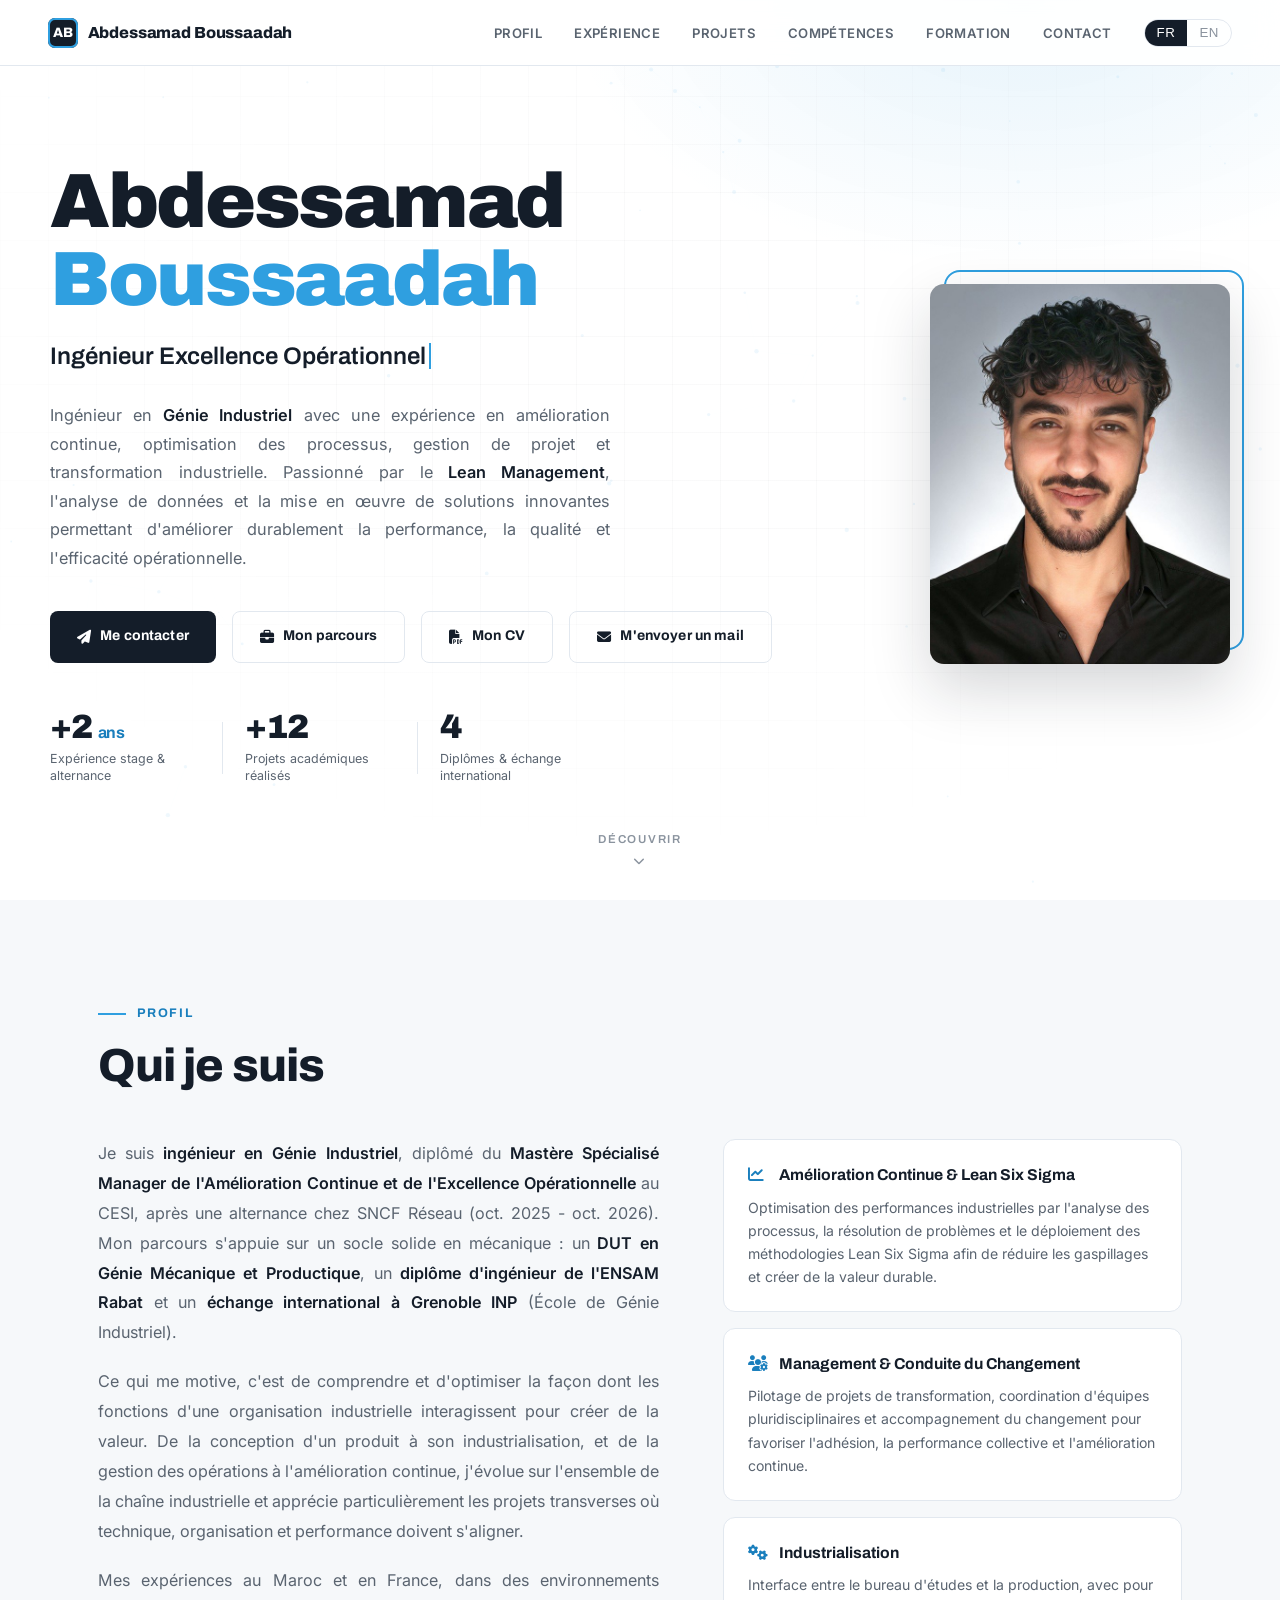
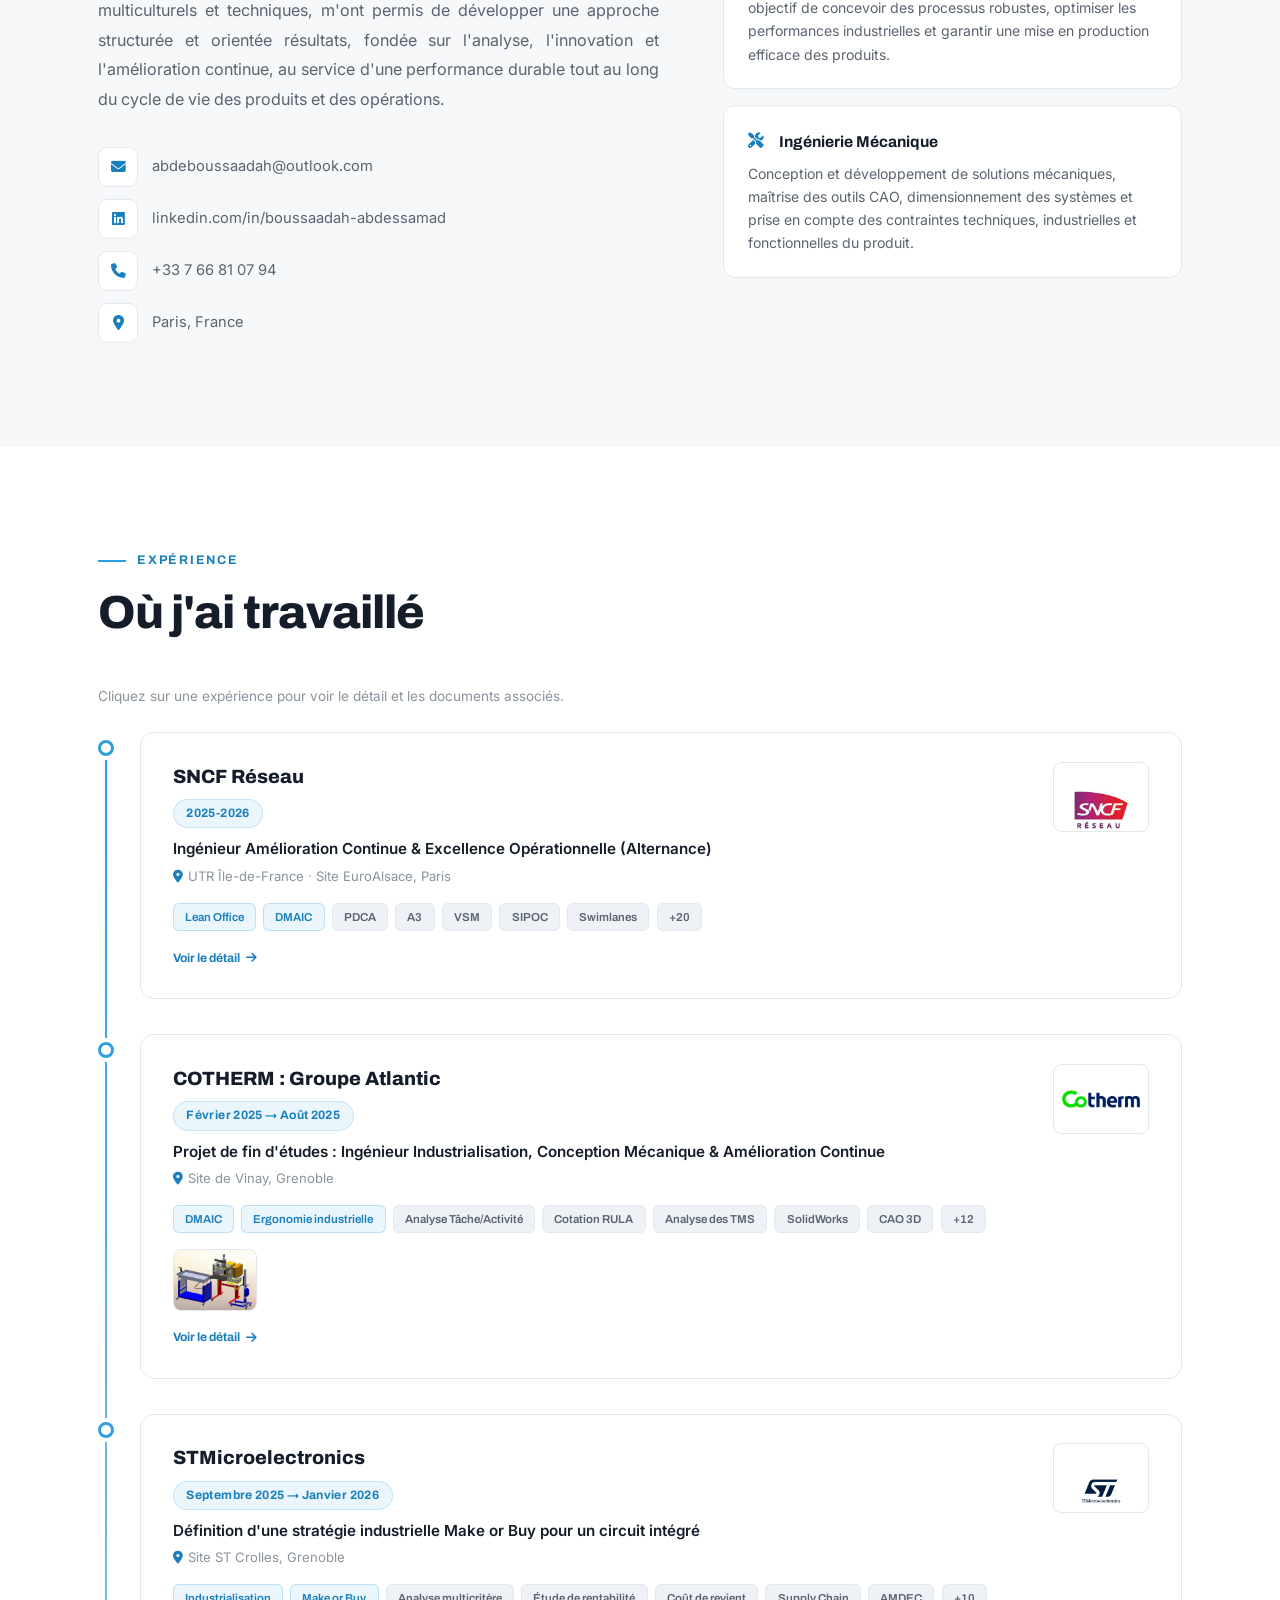
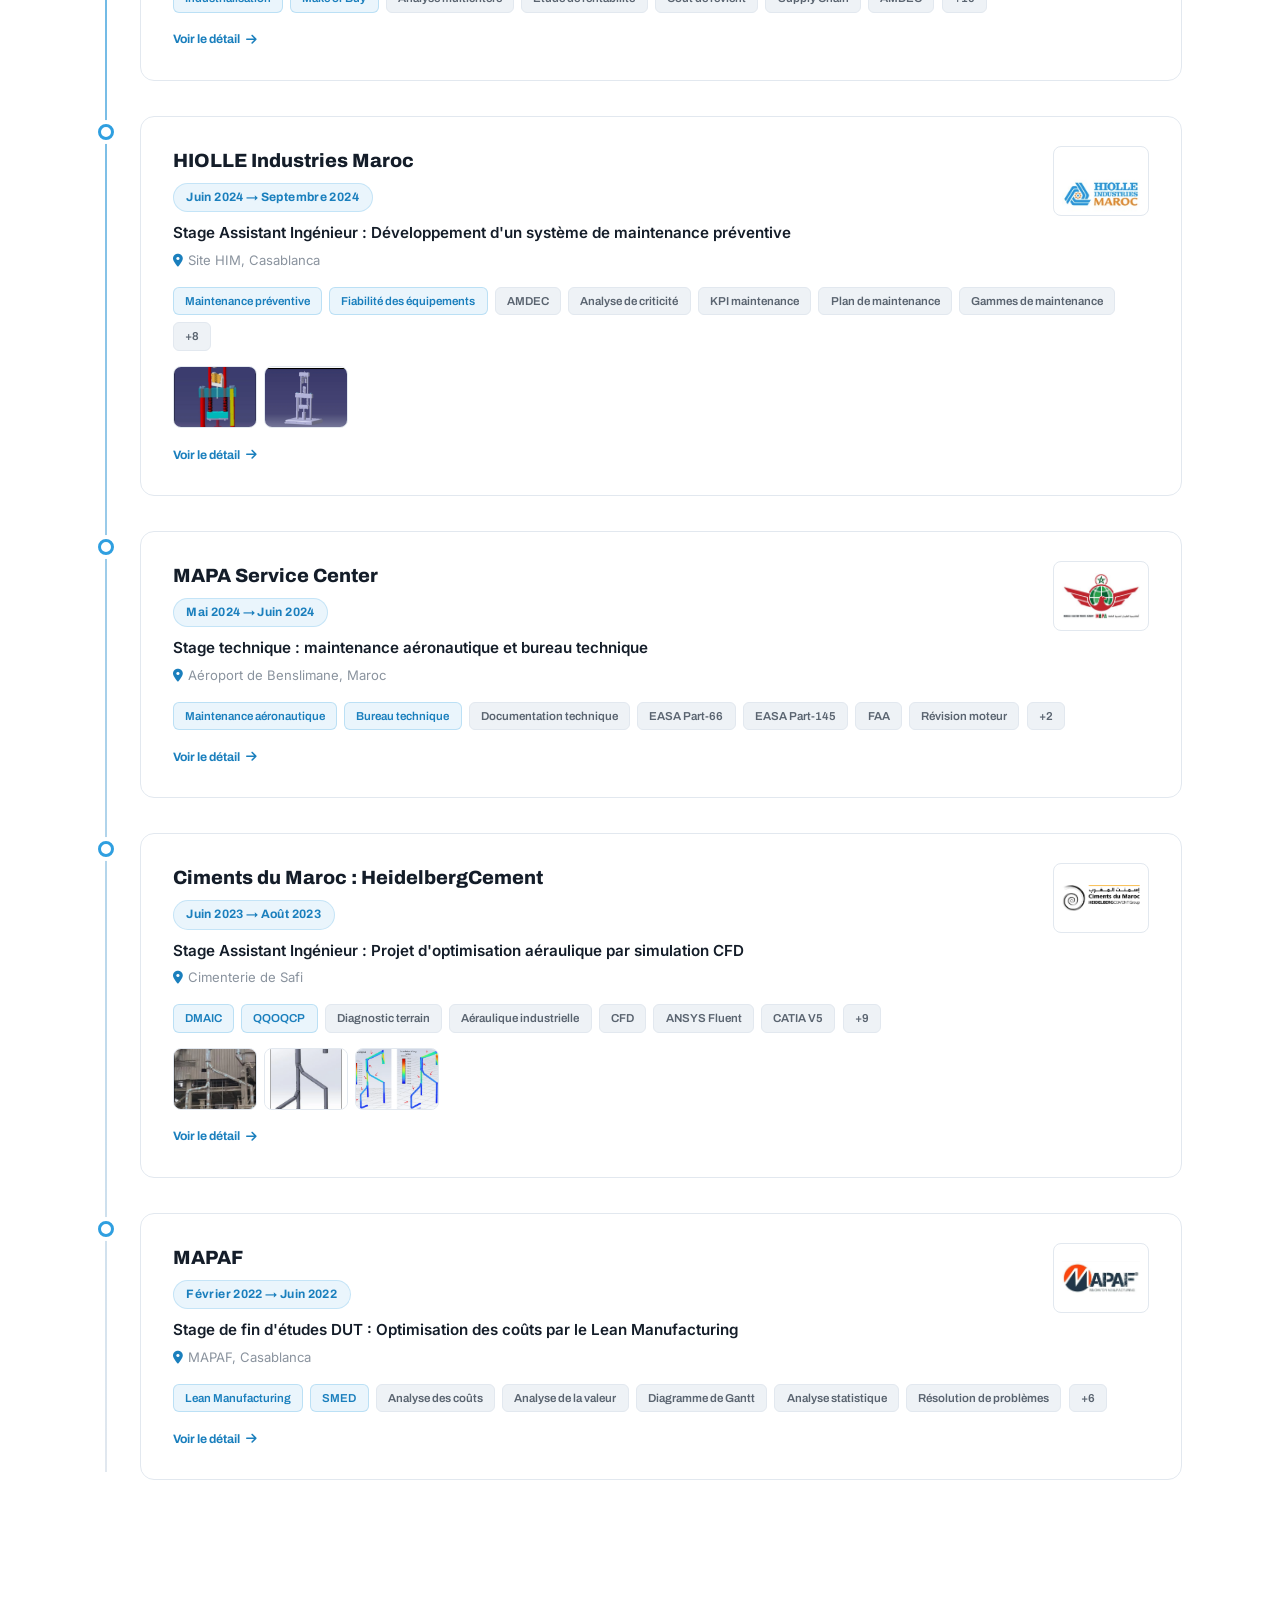
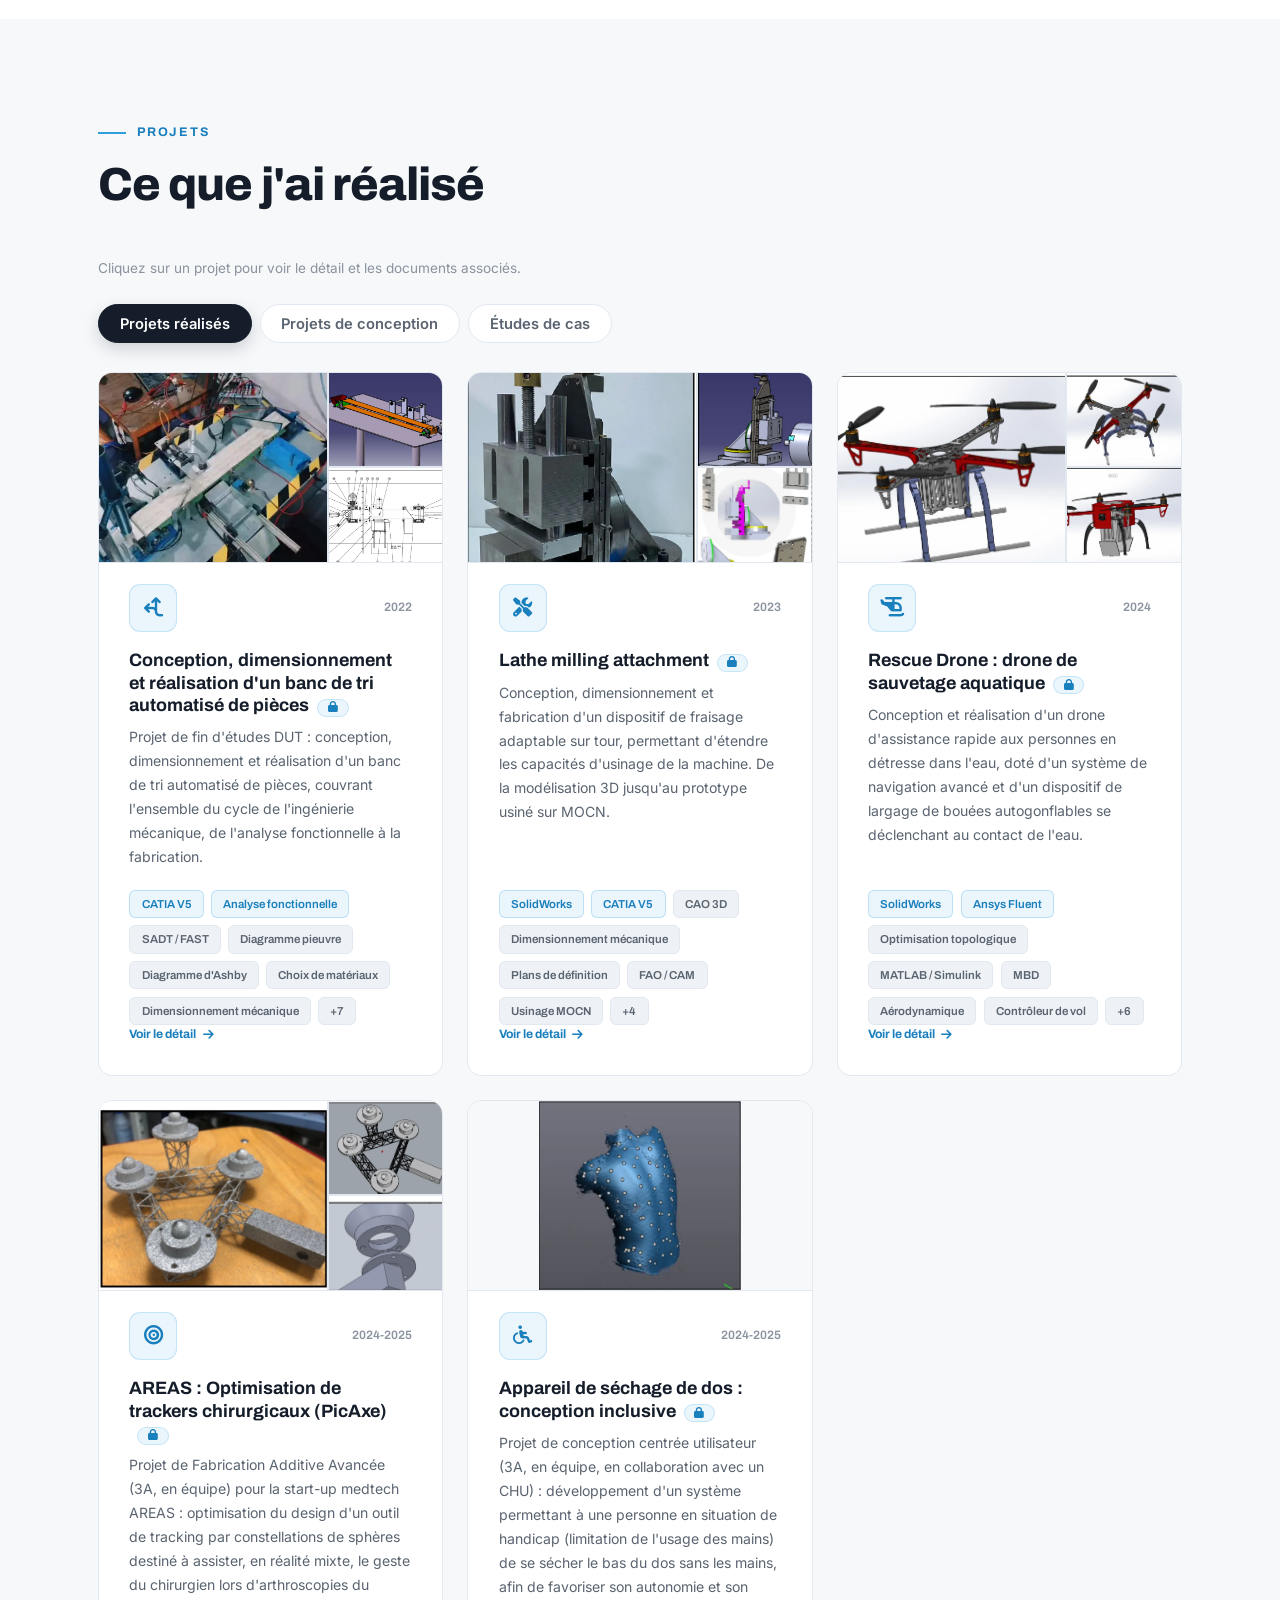
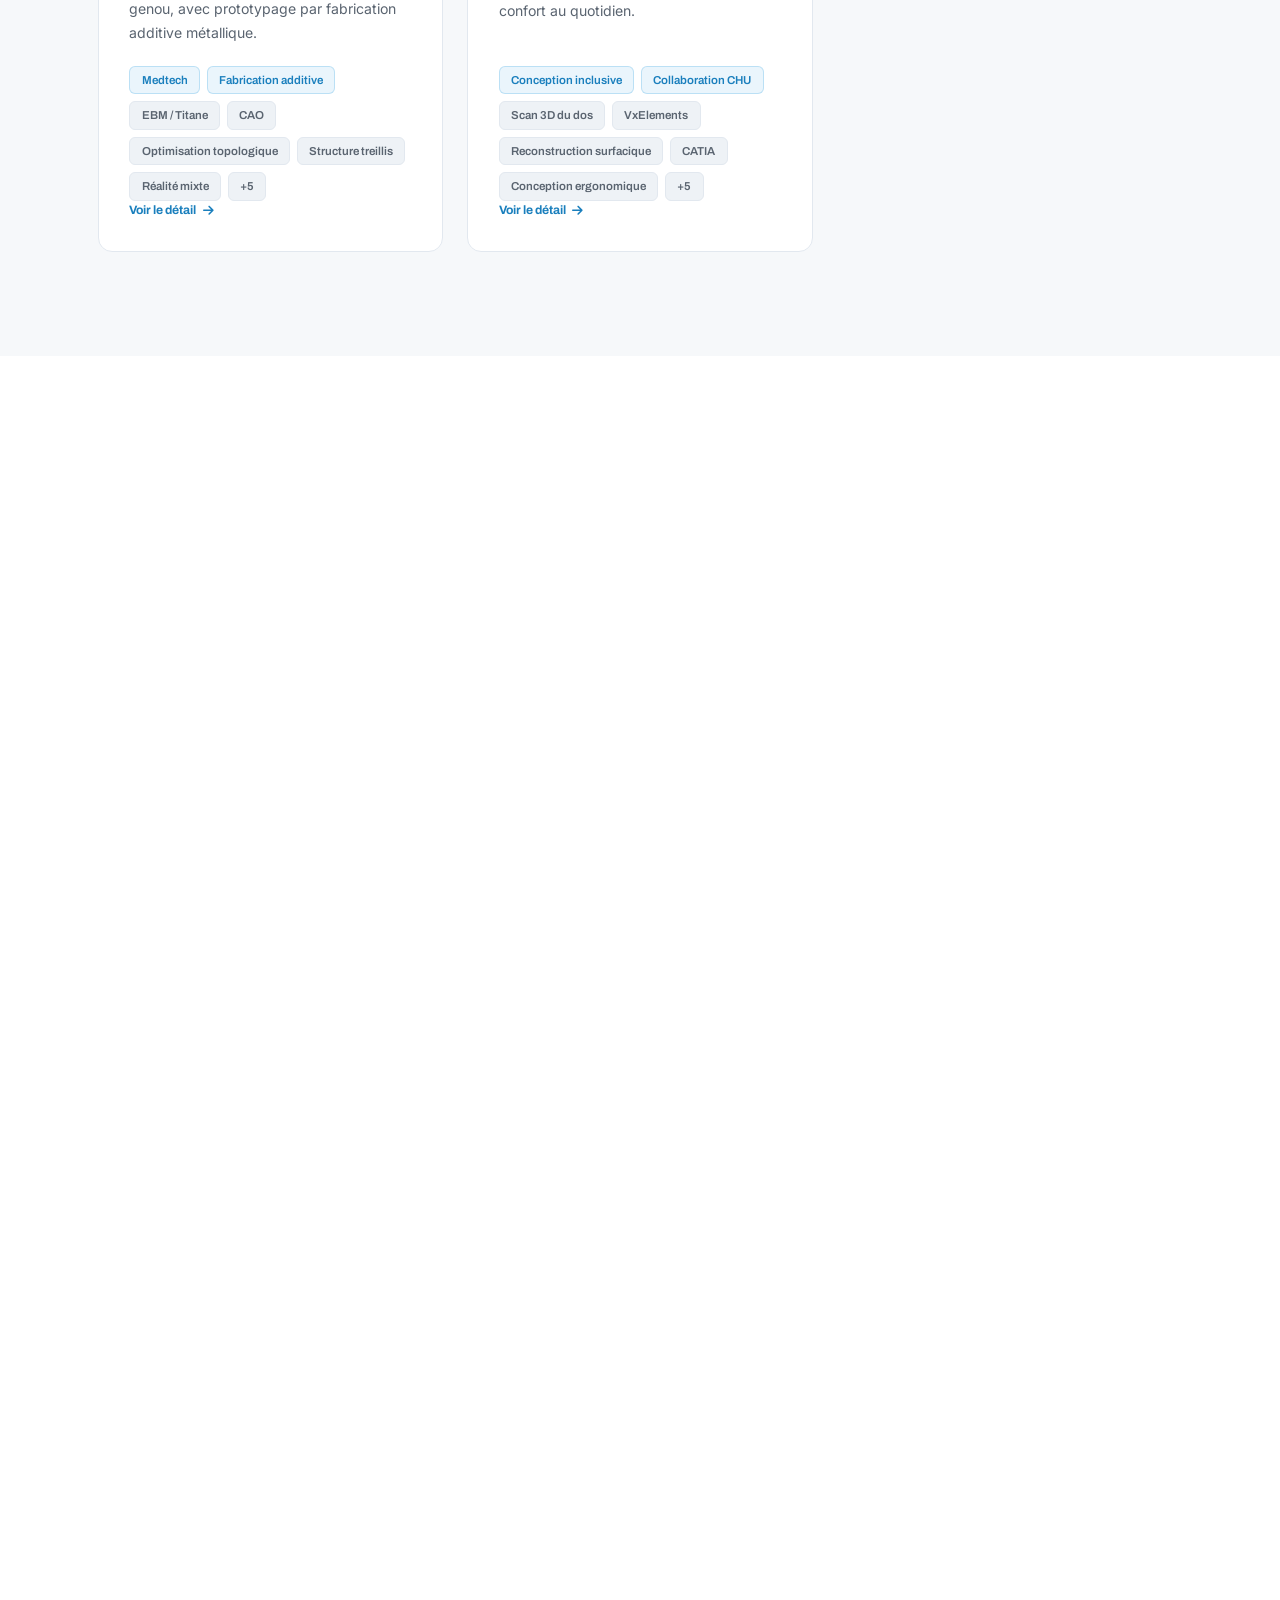
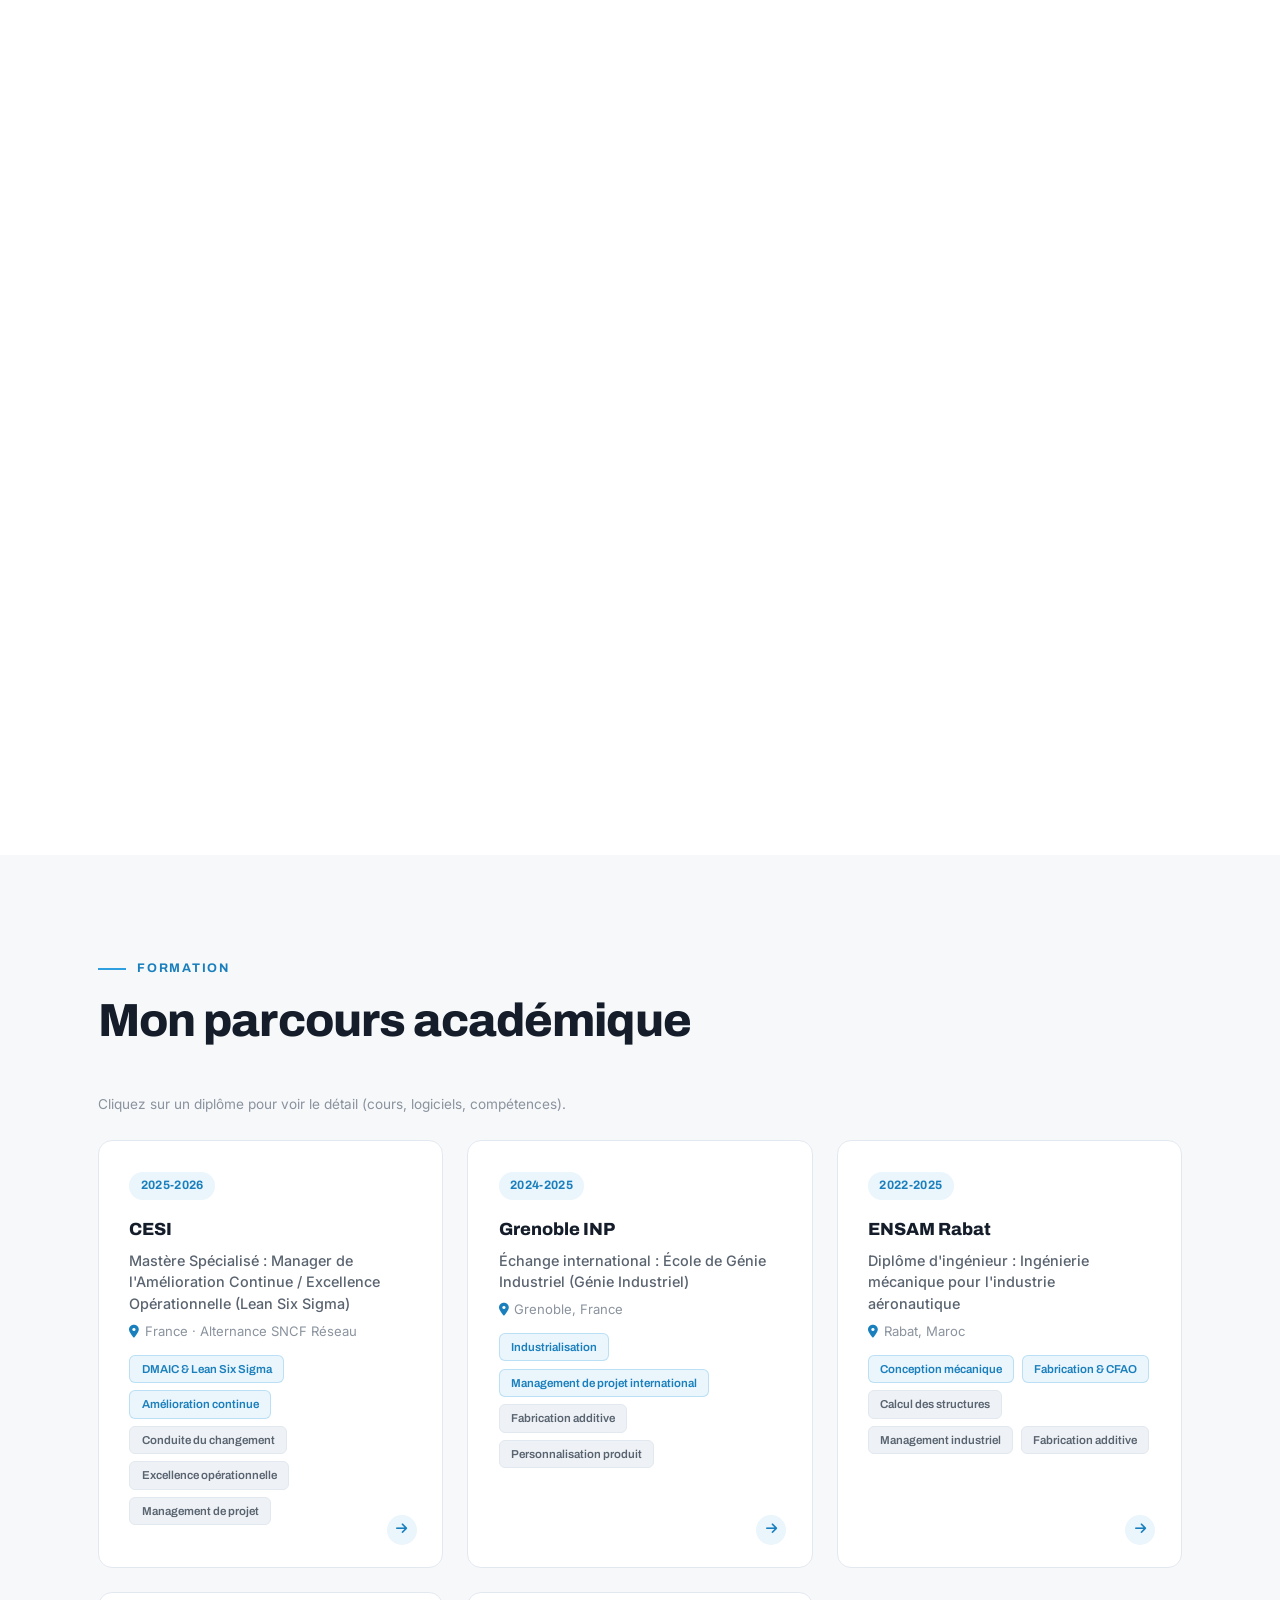
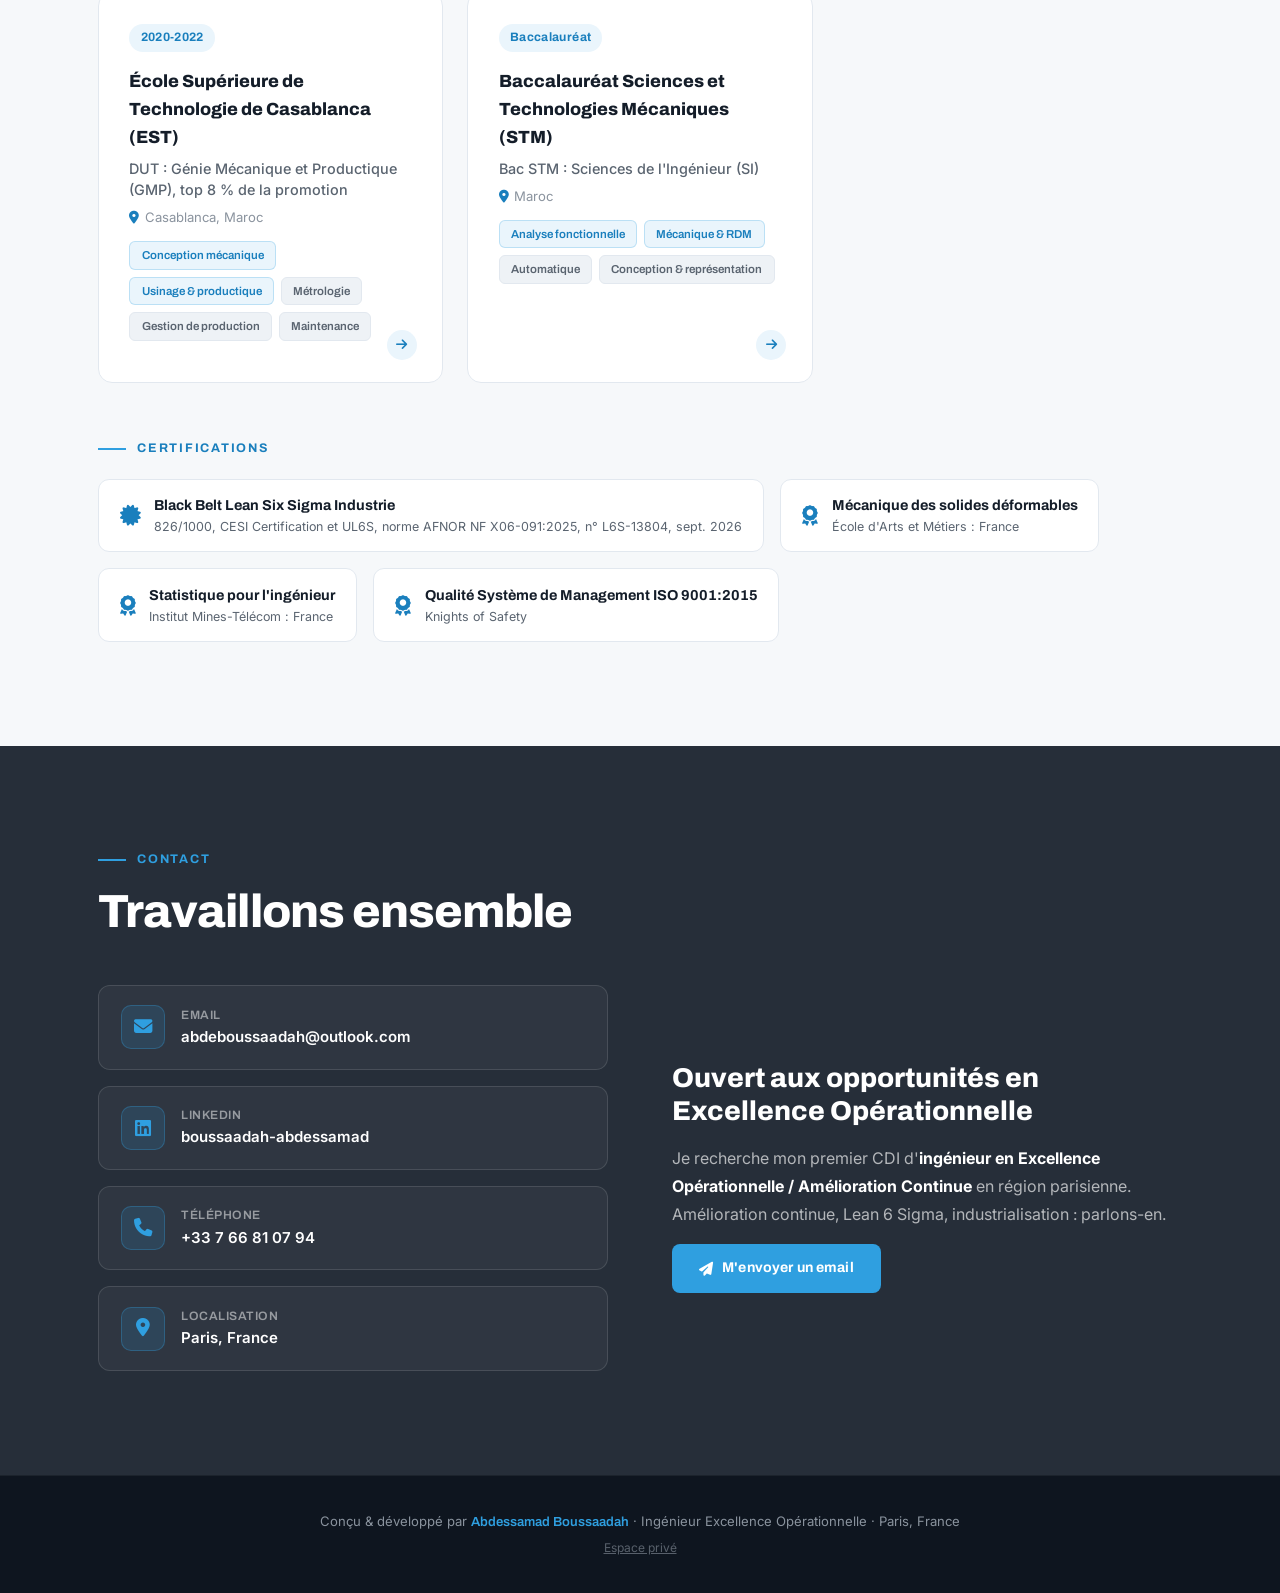
==== commit 2cf9836c: "Ajoute les galeries d'images et le stage MAPA Galeries sur les cartes et les fiches, agrandissement " ====
--- a/index.html
+++ b/index.html
@@ -753,6 +753,46 @@
     .edu-doc.locked:hover { border-color: var(--border); transform: none; background: inherit; }
     .edu-doc-icon.lock { background: var(--navy); }
     .doc-request { display: inline-block; margin-top: .7rem; font-size: .85rem; font-weight: 600; color: var(--sky-dark); }
+    .proj-mosaic { display: grid; width: calc(100% + 3.8rem); max-width: none; height: 190px; margin: -1.9rem -1.9rem 1.3rem; gap: 2px; overflow: hidden; background: var(--border); border-bottom: 1px solid var(--border); grid-template-columns: 2fr 1fr; grid-template-rows: 1fr 1fr; }
+    .proj-mosaic img { display: block; width: 100%; height: 100%; min-height: 0; object-fit: cover; background: var(--bg2); }
+    .proj-mosaic.n3 img:first-child { grid-row: 1 / 3; }
+    .proj-mosaic.n2 { grid-template-columns: 1fr 1fr; grid-template-rows: 1fr; }
+    .proj-mosaic.n1 { grid-template-columns: 1fr; grid-template-rows: 1fr; }
+    .proj-mosaic.n1 img { object-fit: contain; }
+    .tl-thumbs { display: flex; flex-wrap: wrap; gap: .45rem; margin-top: .95rem; }
+    .tl-thumbs img { display: block; width: 84px; height: 62px; object-fit: cover; border: 1px solid var(--border); border-radius: 8px; background: var(--bg2); }
+    .detail-gallery { display: grid; height: 350px; gap: .6rem; margin-bottom: 1.2rem; grid-template-columns: 2fr 1fr; grid-template-rows: 1fr 1fr; }
+    .detail-gallery.n3 .dg-item:first-child { grid-row: 1 / 3; }
+    .detail-gallery.n2 { grid-template-columns: 1fr 1fr; grid-template-rows: 1fr; height: 300px; }
+    .detail-gallery.n1 { grid-template-columns: 1fr; grid-template-rows: 1fr; height: 320px; }
+    .dg-item { position: relative; min-width: 0; min-height: 0; padding: 0; overflow: hidden; cursor: zoom-in; background: var(--bg2); border: 1px solid var(--border); border-radius: 12px; font: inherit; }
+    .dg-item:hover { border-color: var(--sky); }
+    .dg-item:focus-visible, .lb button:focus-visible { outline: 2px solid var(--sky); outline-offset: 2px; }
+    .dg-item { display: flex; flex-direction: column; }
+    .dg-item img { display: block; flex: 1 1 0; width: 100%; min-height: 0; object-fit: contain; }
+    .dg-item span { flex: none; padding: .3rem .6rem; color: var(--muted); background: #fff; border-top: 1px solid var(--border); font-size: .72rem; line-height: 1.35; text-align: left; }
+    .lb { position: fixed; inset: 0; z-index: 9999; display: none; flex-direction: column; align-items: center; justify-content: center; gap: .8rem; padding: 3.5rem 1rem 1.4rem; background: rgba(20,29,41,.94); }
+    .lb.open { display: flex; }
+    .lb img { display: block; max-width: min(1100px, 100%); max-height: calc(100vh - 8rem); min-height: 0; object-fit: contain; border-radius: 8px; background: #fff; }
+    .lb-cap { color: #fff; font-size: .9rem; text-align: center; }
+    .lb button { position: absolute; display: grid; place-items: center; width: 44px; height: 44px; color: #fff; cursor: pointer; background: rgba(255,255,255,.14); border: 0; border-radius: 50%; font-size: 1.05rem; }
+    .lb button:hover { background: rgba(255,255,255,.28); }
+    .lb-close { top: .8rem; right: .8rem; }
+    .lb-prev { top: 50%; left: .8rem; margin-top: -22px; }
+    .lb-next { top: 50%; right: .8rem; margin-top: -22px; }
+    @media (max-width: 640px) {
+      .detail-gallery, .detail-gallery.n2, .detail-gallery.n1 { height: auto; grid-template-columns: 1fr 1fr; grid-template-rows: auto; }
+      .detail-gallery .dg-item { height: 130px; }
+      .detail-gallery .dg-item:first-child, .detail-gallery.n1 .dg-item { grid-column: 1 / -1; grid-row: auto !important; height: 230px; }
+      .lb-prev, .lb-next { top: auto; bottom: .7rem; margin: 0; }
+      .lb { padding-bottom: 4.4rem; }
+    }
+    .lang-list { list-style: none; flex: 1; margin: 0; padding: 0; }
+    .lang-list li { display: flex; flex-wrap: wrap; align-items: baseline; justify-content: space-between; gap: .15rem .9rem; padding: .62rem 0; border-top: 1px solid var(--border); }
+    .lang-list li:first-child { border-top: 0; padding-top: 0; }
+    .lang-list li:last-child { padding-bottom: 0; }
+    .lang-name { font-size: .92rem; font-weight: 600; color: var(--navy); }
+    .lang-level { font-size: .84rem; color: var(--muted); }
     .footer-private { display: block; margin-top: .4rem; font-size: .75rem; color: inherit; opacity: .6; }
   </style>
 </head>
@@ -784,10 +824,6 @@
 <section id="hero">
   <div class="hero-inner">
     <div class="hero-content">
-      <div class="hero-tag">
-        <span class="dot"></span>
-        <span data-fr="En recherche de CDI · Excellence Opérationnelle" data-en="Seeking a permanent position (CDI) · Operational Excellence">En recherche de CDI · Excellence Opérationnelle</span>
-      </div>
       <h1 class="hero-name">Abdessamad<br/><span class="accent">Boussaadah</span></h1>
       <div class="hero-role"><span id="typed-text"></span></div>
       <p class="hero-desc"
@@ -799,7 +835,7 @@
         <a href="#contact" class="btn btn-primary"><i class="fas fa-paper-plane"></i> <span data-fr="Me contacter" data-en="Get in touch">Me contacter</span></a>
         <a href="#experience" class="btn btn-outline"><i class="fas fa-briefcase"></i> <span data-fr="Mon parcours" data-en="My experience">Mon parcours</span></a>
         <a href="CVLASTVERSION.pdf" class="btn btn-outline" onclick="openCv();return false;"><i class="fas fa-file-pdf"></i> <span data-fr="Mon CV" data-en="My resume">Mon CV</span></a>
-        <a href="mailto:boussaadabde@gmail.com" class="btn btn-outline"><i class="fas fa-envelope"></i> <span data-fr="M'envoyer un mail" data-en="Email me">M'envoyer un mail</span></a>
+        <a href="mailto:abdeboussaadah@outlook.com" class="btn btn-outline"><i class="fas fa-envelope"></i> <span data-fr="M'envoyer un mail" data-en="Email me">M'envoyer un mail</span></a>
       </div>
       <div class="hero-stats">
         <div class="stat">
@@ -846,9 +882,9 @@
           Mes expériences au Maroc et en France, dans des environnements multiculturels et techniques, m'ont permis de développer une approche structurée et orientée résultats, fondée sur l'analyse, l'innovation et l'amélioration continue, au service d'une performance durable tout au long du cycle de vie des produits et des opérations.
         </p>
         <div class="about-contacts">
-          <a href="mailto:boussaadabde@gmail.com" class="contact-item">
+          <a href="mailto:abdeboussaadah@outlook.com" class="contact-item">
             <div class="contact-icon"><i class="fas fa-envelope"></i></div>
-            boussaadabde@gmail.com
+            abdeboussaadah@outlook.com
           </a>
           <a href="https://www.linkedin.com/in/boussaadah-abdessamad/" target="_blank" rel="noopener" class="contact-item">
             <div class="contact-icon"><i class="fab fa-linkedin"></i></div>
@@ -955,9 +991,11 @@
 
       <div class="skill-cat reveal">
         <div class="skill-cat-head"><i class="fas fa-language"></i> <span data-fr="Langues" data-en="Languages">Langues</span></div>
-        <div class="skill-tags">
-          <span class="stag">Français</span><span class="stag">Anglais</span><span class="stag">Arabe</span>
-        </div>
+        <ul class="lang-list">
+          <li><span class="lang-name" data-fr="Français" data-en="French">Français</span><span class="lang-level" data-fr="Courant" data-en="Fluent">Courant</span></li>
+          <li><span class="lang-name" data-fr="Anglais" data-en="English">Anglais</span><span class="lang-level" data-fr="Professionnel (B2/C1)" data-en="Professional (B2/C1)">Professionnel (B2/C1)</span></li>
+          <li><span class="lang-name" data-fr="Arabe" data-en="Arabic">Arabe</span><span class="lang-level" data-fr="Langue maternelle" data-en="Native language">Langue maternelle</span></li>
+        </ul>
       </div>
 
     </div>
@@ -973,6 +1011,7 @@
         <div class="soft-item"><i class="fas fa-person-walking"></i><span data-fr="Présence terrain &amp; sens du Gemba" data-en="Field presence &amp; Gemba mindset">Présence terrain &amp; sens du Gemba</span></div>
         <div class="soft-item"><i class="fas fa-arrows-rotate"></i><span data-fr="Adaptabilité &amp; autonomie" data-en="Adaptability &amp; autonomy">Adaptabilité &amp; autonomie</span></div>
         <div class="soft-item"><i class="fas fa-list-check"></i><span data-fr="Rigueur &amp; sens de l'organisation" data-en="Rigor &amp; organizational sense">Rigueur &amp; sens de l'organisation</span></div>
+        <div class="soft-item"><i class="fas fa-compass"></i><span data-fr="Leadership &amp; pilotage de projet" data-en="Leadership &amp; project management">Leadership &amp; pilotage de projet</span></div>
         <div class="soft-item"><i class="fas fa-users-gear"></i><span data-fr="Esprit d'amélioration continue" data-en="Continuous improvement mindset">Esprit d'amélioration continue</span></div>
       </div>
     </div>
@@ -1060,9 +1099,9 @@
     <h2 class="section-title reveal" data-fr="Travaillons ensemble" data-en="Let's work together">Travaillons ensemble</h2>
     <div class="contact-grid">
       <div class="contact-links reveal">
-        <a href="mailto:boussaadabde@gmail.com" class="contact-link-card">
+        <a href="mailto:abdeboussaadah@outlook.com" class="contact-link-card">
           <div class="clc-icon"><i class="fas fa-envelope"></i></div>
-          <div><div class="clc-label">Email</div><div class="clc-val">boussaadabde@gmail.com</div></div>
+          <div><div class="clc-label">Email</div><div class="clc-val">abdeboussaadah@outlook.com</div></div>
         </a>
         <a href="https://www.linkedin.com/in/boussaadah-abdessamad/" target="_blank" rel="noopener" class="contact-link-card">
           <div class="clc-icon"><i class="fab fa-linkedin"></i></div>
@@ -1080,7 +1119,7 @@
       <div class="contact-cta reveal">
         <h3 data-fr="Ouvert aux opportunités en Excellence Opérationnelle" data-en="Open to Operational Excellence opportunities">Ouvert aux opportunités en Excellence Opérationnelle</h3>
         <p data-fr="Je recherche mon premier CDI d'<strong>ingénieur en Excellence Opérationnelle / Amélioration Continue</strong> en région parisienne. Amélioration continue, Lean 6 Sigma, industrialisation : parlons-en." data-en="I'm looking for my first permanent position (CDI) as an <strong>Operational Excellence / Continuous Improvement engineer</strong> in the Paris area. Continuous improvement, Lean 6 Sigma, industrialization : let's talk.">Je recherche mon premier CDI d'<strong>ingénieur en Excellence Opérationnelle / Amélioration Continue</strong> en région parisienne. Amélioration continue, Lean 6 Sigma, industrialisation : parlons-en.</p>
-        <a href="mailto:boussaadabde@gmail.com" class="btn btn-primary" style="background:var(--sky);width:fit-content;"><i class="fas fa-paper-plane"></i> <span data-fr="M'envoyer un email" data-en="Send me an email">M'envoyer un email</span></a>
+        <a href="mailto:abdeboussaadah@outlook.com" class="btn btn-primary" style="background:var(--sky);width:fit-content;"><i class="fas fa-paper-plane"></i> <span data-fr="M'envoyer un email" data-en="Send me an email">M'envoyer un email</span></a>
       </div>
     </div>
   </div>
@@ -1125,7 +1164,7 @@
       <div class="edu-modal-loc" id="detailLocRow"><i class="fas fa-map-marker-alt"></i> <span id="detailLoc"></span></div>
     </div>
     <div class="edu-modal-body">
-      <img id="detailCover" class="detail-cover" alt="" style="display:none;" />
+      <div id="detailGallery" class="detail-gallery" style="display:none;"></div>
       <div class="edu-block" id="detailThesisBlock" style="display:none;">
         <div class="edu-block-head"><i class="fas fa-graduation-cap"></i> <span id="detailThesisLabel" data-fr="Sujet de thèse" data-en="Thesis subject">Sujet de thèse</span></div>
         <div class="detail-thesis-box" id="detailThesis"></div>
@@ -1944,7 +1983,6 @@
     ['Ranking damaged areas into three priority levels (A, B, C) based on pressure, wall flux and skin friction coefficient.',
      'Three solutions simulated: changing the angle worsens pressure and shear, while increasing the diameter from 300 to 340 mm reduces them.',
      'Two proposals: short term on the most critical area, long term on the three most damaged areas.']);
-  expById('Ciments').cover = 'assets/img/cfd.webp';
   addTo(expById('MAPAF'),
     ['Plaques de repérage par produit et cales de réglage pour supprimer les tâtonnements lors des réglages.'],
     ['Marking plates for each product and setting shims to remove trial and error during settings.']);
@@ -1966,10 +2004,120 @@
     ['Cas du cabinet Opti\'Consult (25 consultants), en équipe de six : WBS, macro-planning et RACI du projet, puis suivi par indicateurs.'],
     ['The Opti\'Consult firm case (25 consultants), in a team of six: project WBS, macro-planning and RACI, then KPI monitoring.']);
 
-  /* Images des projets */
-  [['Rescue Drone', 'drone'], ['AREAS', 'areas'], ['Eurofighter', 'cao-eurofighter'], ['tenségrité', 'cao-tensegrite'], ['BAe Hawk', 'cao-hawk'],
-   ['Train d\'atterrissage', 'cao-train'], ['SCARA', 'cao-scara'], ['4in1', 'cao-4in1'], ['Librae', 'librae']]
-    .forEach(([n, img]) => { projById(n).cover = 'assets/img/' + img + '.webp'; });
+  /* Stage MAPA (rapport de stage, ENSAM Rabat) */
+  experiences.splice(experiences.findIndex(e => e.company.includes('HIOLLE')) + 1, 0, {
+    company: 'MAPA Service Center',
+    icon: 'fa-plane',
+    logo: 'logo-mapa.png',
+    date: { fr: 'Mai 2024 → Juin 2024', en: 'May 2024 → June 2024' },
+    role: { fr: 'Stage technique : maintenance aéronautique et bureau technique', en: 'Technical internship : aircraft maintenance and technical office' },
+    loc: { fr: 'Aéroport de Benslimane, Maroc', en: 'Benslimane Airport, Morocco' },
+    thesisLabel: { fr: 'Sujet du stage', en: 'Internship subject' },
+    thesis: { fr: 'Découverte des opérations d\'un centre de maintenance aéronautique agréé et du rôle de son bureau technique, en deuxième année à l\'ENSAM Rabat.', en: 'Discovery of the operations of an approved aircraft maintenance centre and of the role of its technical office, during the second year at ENSAM Rabat.' },
+    items: {
+      fr: ['Immersion dans l\'atelier de maintenance avion, aux côtés des techniciens, des ingénieurs et des spécialistes de la maintenance.',
+           'Observation des inspections de routine, de la maintenance planifiée, des procédures de dépannage et des réparations.',
+           'Découverte de l\'atelier de révision des moteurs à pistons Lycoming et Continental : démontage, nettoyage, remontage et essais.',
+           'Découverte du bureau technique : analyse des travaux, cartes de travail, besoins en outillage et en matière, suivi des bases de données.',
+           'Étude de la documentation de maintenance (AMM, TSM, CMM, SRM, MPD, Service Bulletins) et de la réglementation (EASA Part-66, Part-145, Part-147, Part-21, FAA, DAC).'],
+      en: ['Immersion in the aircraft maintenance workshop, alongside technicians, engineers and maintenance specialists.',
+           'Observation of routine inspections, scheduled maintenance, troubleshooting procedures and repairs.',
+           'Discovery of the Lycoming and Continental piston engine overhaul workshop : disassembly, cleaning, reassembly and testing.',
+           'Discovery of the technical office : work analysis, job cards, tooling and material needs, database follow-up.',
+           'Study of maintenance documentation (AMM, TSM, CMM, SRM, MPD, Service Bulletins) and regulations (EASA Part-66, Part-145, Part-147, Part-21, FAA, DAC).']
+    },
+    tags: ['Maintenance aéronautique', 'Bureau technique', 'Documentation technique', 'EASA Part-66', 'EASA Part-145', 'FAA', 'Révision moteur', 'Traçabilité', 'Qualité et sécurité'],
+    docs: []
+  });
+
+  /* Projets issus du portfolio PDF */
+  projects.push({
+    category: 'conception', icon: 'fa-recycle', year: 'CAO',
+    name: { fr: 'Déchiqueteur de pneus', en: 'Tyre shredder' },
+    desc: { fr: 'Conception sur CATIA d\'un système mécanique destiné au déchiquetage de pneus usagés.', en: 'CATIA design of a mechanical system for shredding used tyres.' },
+    items: {
+      fr: ['Modélisation d\'un système de déchiquetage de pneus usagés sur CATIA.', 'Intégration de composants robustes : arbres dentés, rouleaux de coupe, système d\'entraînement et structure rigide.'],
+      en: ['Modeling of a used-tyre shredding system in CATIA.', 'Integration of robust components : toothed shafts, cutting rollers, drive system and rigid frame.']
+    },
+    tags: ['CATIA V5', 'Conception mécanique', 'Assemblage', 'Modélisation 3D'], docs: [],
+    gallery: [
+      { src: 'pneus-1', cap: { fr: 'Vue d\'ensemble', en: 'Overview' } },
+      { src: 'pneus-3', cap: { fr: 'Arbres et rouleaux de coupe', en: 'Shafts and cutting rollers' } },
+      { src: 'pneus-2', cap: { fr: 'Vues de l\'assemblage', en: 'Assembly views' } }]
+  });
+
+  /* Images des fiches : la première sert d'image principale */
+  const gal = (item, list) => { item.gallery = list.map(([src, fr, en]) => ({ src, cap: { fr, en } })); };
+  gal(expById('COTHERM'), [['cotherm-poste', 'Modèle 3D du poste réaménagé', '3D model of the redesigned workstation']]);
+  gal(expById('HIOLLE'), [['traction-1', 'Banc de traction, sous-ensembles', 'Tensile bench, subassemblies'], ['traction-2', 'Modèle CATIA du banc', 'CATIA model of the bench']]);
+  gal(expById('Ciments'), [['ciments-site', 'Le circuit sur site', 'The circuit on site'], ['ciments-cao', 'Modèle 3D du circuit', '3D model of the circuit'], ['ciments-cfd', 'Simulation : circuit original et solution', 'Simulation : original circuit and solution']]);
+  gal(projById('banc de tri'), [['banc-realisation', 'Le banc réalisé', 'The finished bench'], ['banc-cao', 'Modèle CATIA', 'CATIA model'], ['banc-plan', 'Plan d\'ensemble', 'General drawing']]);
+  gal(projById('Lathe milling'), [['fraisage-prototype', 'Le prototype usiné', 'The machined prototype'], ['fraisage-cao', 'Montage sur le tour', 'Mounting on the lathe'], ['fraisage-pieces', 'Les pièces du dispositif', 'The device parts']]);
+  gal(projById('Rescue Drone'), [['drone-1', 'Modèle 3D du drone', '3D model of the drone'], ['drone-2', 'Vue de dessus', 'Top view'], ['drone-3', 'Système de largage', 'Release system']]);
+  gal(projById('AREAS'), [['areas-prototype', 'Le tracker imprimé', 'The printed tracker'], ['areas-cao', 'Modèle SolidWorks', 'SolidWorks model'], ['areas-detail', 'Détail de la collerette', 'Collar detail']]);
+  gal(projById('séchage'), [['sechage-scan', 'Scan 3D du dos', '3D scan of the back']]);
+  gal(projById('Eurofighter'), [['euro-1', 'Structure de l\'avion', 'Aircraft structure'], ['euro-2', 'Vue de dessus', 'Top view'], ['euro-3', 'Surfaces et Power Copy', 'Surfaces and Power Copy']]);
+  gal(projById('tenségrité'), [['tens-photo', 'Structure réalisée', 'The built structure'], ['tens-cao', 'Modèle CATIA', 'CATIA model'], ['tens-vues', 'Vues du modèle paramétré', 'Parametric model views']]);
+  gal(projById('BAe Hawk'), [['hawk-1', 'Surface extérieure', 'Outer skin'], ['hawk-2', 'Structure en Power Copy', 'Power Copy structure'], ['hawk-3', 'Plan de référence', 'Reference drawing']]);
+  gal(projById('Train d\'atterrissage'), [['a380-1', 'Assemblage du train A380', 'A380 gear assembly'], ['a380-2', 'Essieux et vérins', 'Axles and cylinders'], ['a380-3', 'Intégration dans le fuselage', 'Fuselage integration']]);
+  gal(projById('SCARA'), [['scara-1', 'Bras et pince', 'Arm and gripper'], ['scara-2', 'Autre vue du bras', 'Another view of the arm'], ['scara-3', 'Trois axes verticaux', 'Three vertical axes']]);
+  gal(projById('4in1'), [['cao-4in1', 'Modèle de la machine', 'Machine model']]);
+  gal(projById('Librae'), [['librae', 'Étude Librae', 'Librae study']]);
+  gal(projById('Guide de gestion'), [['opticonsult', 'Cas du cabinet Opti\'Consult', 'The Opti\'Consult firm case']]);
+
+  function imgSrc(g) { return 'assets/img/' + g.src + '.webp'; }
+  function cardMosaic(item) {
+    const g = (item.gallery || []).slice(0, 3);
+    if (!g.length) return '';
+    return '<div class="proj-mosaic n' + g.length + '">' + g.map(x => '<img loading="lazy" src="' + imgSrc(x) + '" alt="' + L(x.cap).replace(/"/g, '&quot;') + '" />').join('') + '</div>';
+  }
+  function cardThumbs(item) {
+    const g = (item.gallery || []).slice(0, 3);
+    if (!g.length) return '';
+    return '<div class="tl-thumbs">' + g.map(x => '<img loading="lazy" src="' + imgSrc(x) + '" alt="' + L(x.cap).replace(/"/g, '&quot;') + '" />').join('') + '</div>';
+  }
+
+  /* Agrandissement des images */
+  const lb = { el: null, list: [], i: 0, back: null };
+  function lbShow() {
+    const g = lb.list[lb.i];
+    lb.el.querySelector('img').src = imgSrc(g);
+    lb.el.querySelector('img').alt = L(g.cap);
+    lb.el.querySelector('.lb-cap').textContent = L(g.cap);
+    const many = lb.list.length > 1;
+    lb.el.querySelector('.lb-prev').style.display = many ? '' : 'none';
+    lb.el.querySelector('.lb-next').style.display = many ? '' : 'none';
+  }
+  function lbClose() { lb.el.classList.remove('open'); if (lb.back) lb.back.focus(); }
+  function lbMove(d) { lb.i = (lb.i + d + lb.list.length) % lb.list.length; lbShow(); }
+  function openLightbox(i, btn) {
+    if (!lb.el) {
+      lb.el = document.createElement('div');
+      lb.el.className = 'lb';
+      lb.el.setAttribute('role', 'dialog');
+      lb.el.setAttribute('aria-modal', 'true');
+      lb.el.innerHTML = '<button type="button" class="lb-close" aria-label="Fermer / Close"><i class="fas fa-xmark"></i></button>' +
+        '<button type="button" class="lb-prev" aria-label="Image précédente / Previous image"><i class="fas fa-chevron-left"></i></button>' +
+        '<button type="button" class="lb-next" aria-label="Image suivante / Next image"><i class="fas fa-chevron-right"></i></button>' +
+        '<img alt="" /><div class="lb-cap"></div>';
+      document.body.appendChild(lb.el);
+      lb.el.addEventListener('click', e => { if (e.target === lb.el) lbClose(); });
+      lb.el.querySelector('.lb-close').addEventListener('click', lbClose);
+      lb.el.querySelector('.lb-prev').addEventListener('click', () => lbMove(-1));
+      lb.el.querySelector('.lb-next').addEventListener('click', () => lbMove(1));
+      document.addEventListener('keydown', e => {
+        if (!lb.el.classList.contains('open')) return;
+        if (e.key === 'Escape') { e.stopPropagation(); lbClose(); }
+        else if (e.key === 'ArrowLeft') lbMove(-1);
+        else if (e.key === 'ArrowRight') lbMove(1);
+      }, true);
+    }
+    const d = currentDetail.type === 'exp' ? experiences[currentDetail.i] : projects[currentDetail.i];
+    lb.list = d.gallery; lb.i = i; lb.back = btn;
+    lbShow();
+    lb.el.classList.add('open');
+    lb.el.querySelector('.lb-close').focus();
+  }
 
   /* Documents : aucun sur les expériences pour l'instant ; sur les projets, un emplacement privé sans lien */
   experiences.forEach(e => { e.docs = []; });
@@ -2022,6 +2170,7 @@
           '<div class="tl-role">' + L(e.role) + '</div>' +
           '<div class="tl-loc"><i class="fas fa-map-marker-alt"></i>' + L(e.loc) + '</div>' +
           '<div class="proj-tags tl-tags">' + cardTags(e.tags, 7) + '</div>' +
+          cardThumbs(e) +
           '<span class="card-more">' + (currentLang === 'fr' ? 'Voir le détail' : 'View details') + ' <i class="fas fa-arrow-right"></i></span>' +
         '</div></div>';
     }).join('');
@@ -2041,7 +2190,7 @@
     grid.innerHTML = cards.map(({ p, i }) => {
       const badge = p.docs && p.docs.length ? '<span class="doc-count"><i class="fas fa-lock"></i></span>' : '';
       const tags = cardTags(p.tags, 7);
-      const cover = p.cover ? '<img class="proj-cover" loading="lazy" src="' + p.cover + '" alt="" />' : '';
+      const cover = cardMosaic(p);
       return '<div class="proj-card reveal" tabindex="0" role="button" onclick="openDetail(\'proj\',' + i + ')" onkeydown="if(event.key===\'Enter\'||event.key===\' \'){event.preventDefault();openDetail(\'proj\',' + i + ')}">' +
         cover + '<div class="proj-top"><div class="proj-icon"><i class="fas ' + p.icon + '"></i></div>' +
         '<span class="proj-year">' + p.year + '</span></div>' +
@@ -2080,7 +2229,7 @@
     return '<div class="edu-doc locked"><span class="edu-doc-icon lock"><i class="fas fa-lock"></i></span>' +
       '<span class="edu-doc-txt"><div class="edu-doc-name">' + (fr ? 'Dossier du projet en accès privé' : 'Private project file') + '</div>' +
       '<div class="edu-doc-sub">' + (fr ? 'Consultation et téléchargement réservés' : 'Viewing and download restricted') + '</div></span></div>' +
-      '<a class="doc-request" href="mailto:boussaadabde@gmail.com?subject=' + subject + '">' + (fr ? 'Demander le dossier par email' : 'Request the file by email') + '</a>';
+      '<a class="doc-request" href="mailto:abdeboussaadah@outlook.com?subject=' + subject + '">' + (fr ? 'Demander le dossier par email' : 'Request the file by email') + '</a>';
   }
 
   function openDocViewer(di) {
@@ -2162,8 +2311,12 @@
     document.getElementById('detailTags').innerHTML = (d.tags || []).map(t => '<span>' + t + '</span>').join('');
     document.getElementById('detailDocs').innerHTML = buildDocs(d.docs, d);
     document.getElementById('detailDocs').closest('.edu-block').style.display = (d.docs && d.docs.length) ? '' : 'none';
-    const cover = document.getElementById('detailCover');
-    if (d.cover) { cover.src = d.cover; cover.style.display = ''; } else { cover.removeAttribute('src'); cover.style.display = 'none'; }
+    const gallery = document.getElementById('detailGallery');
+    const pics = d.gallery || [];
+    gallery.className = 'detail-gallery n' + Math.min(pics.length, 3);
+    gallery.style.display = pics.length ? '' : 'none';
+    gallery.innerHTML = pics.slice(0, 3).map((g, k) => '<button type="button" class="dg-item" onclick="openLightbox(' + k + ', this)" aria-label="' + (currentLang === 'fr' ? 'Agrandir : ' : 'Enlarge: ') + L(g.cap).replace(/"/g, '&quot;') + '">' +
+      '<img src="' + imgSrc(g) + '" alt="' + L(g.cap).replace(/"/g, '&quot;') + '" /><span>' + L(g.cap) + '</span></button>').join('');
     const extraBlock = document.getElementById('detailExtraBlock');
     if (d.extra) {
       document.getElementById('detailExtra').innerHTML = L(d.extra);
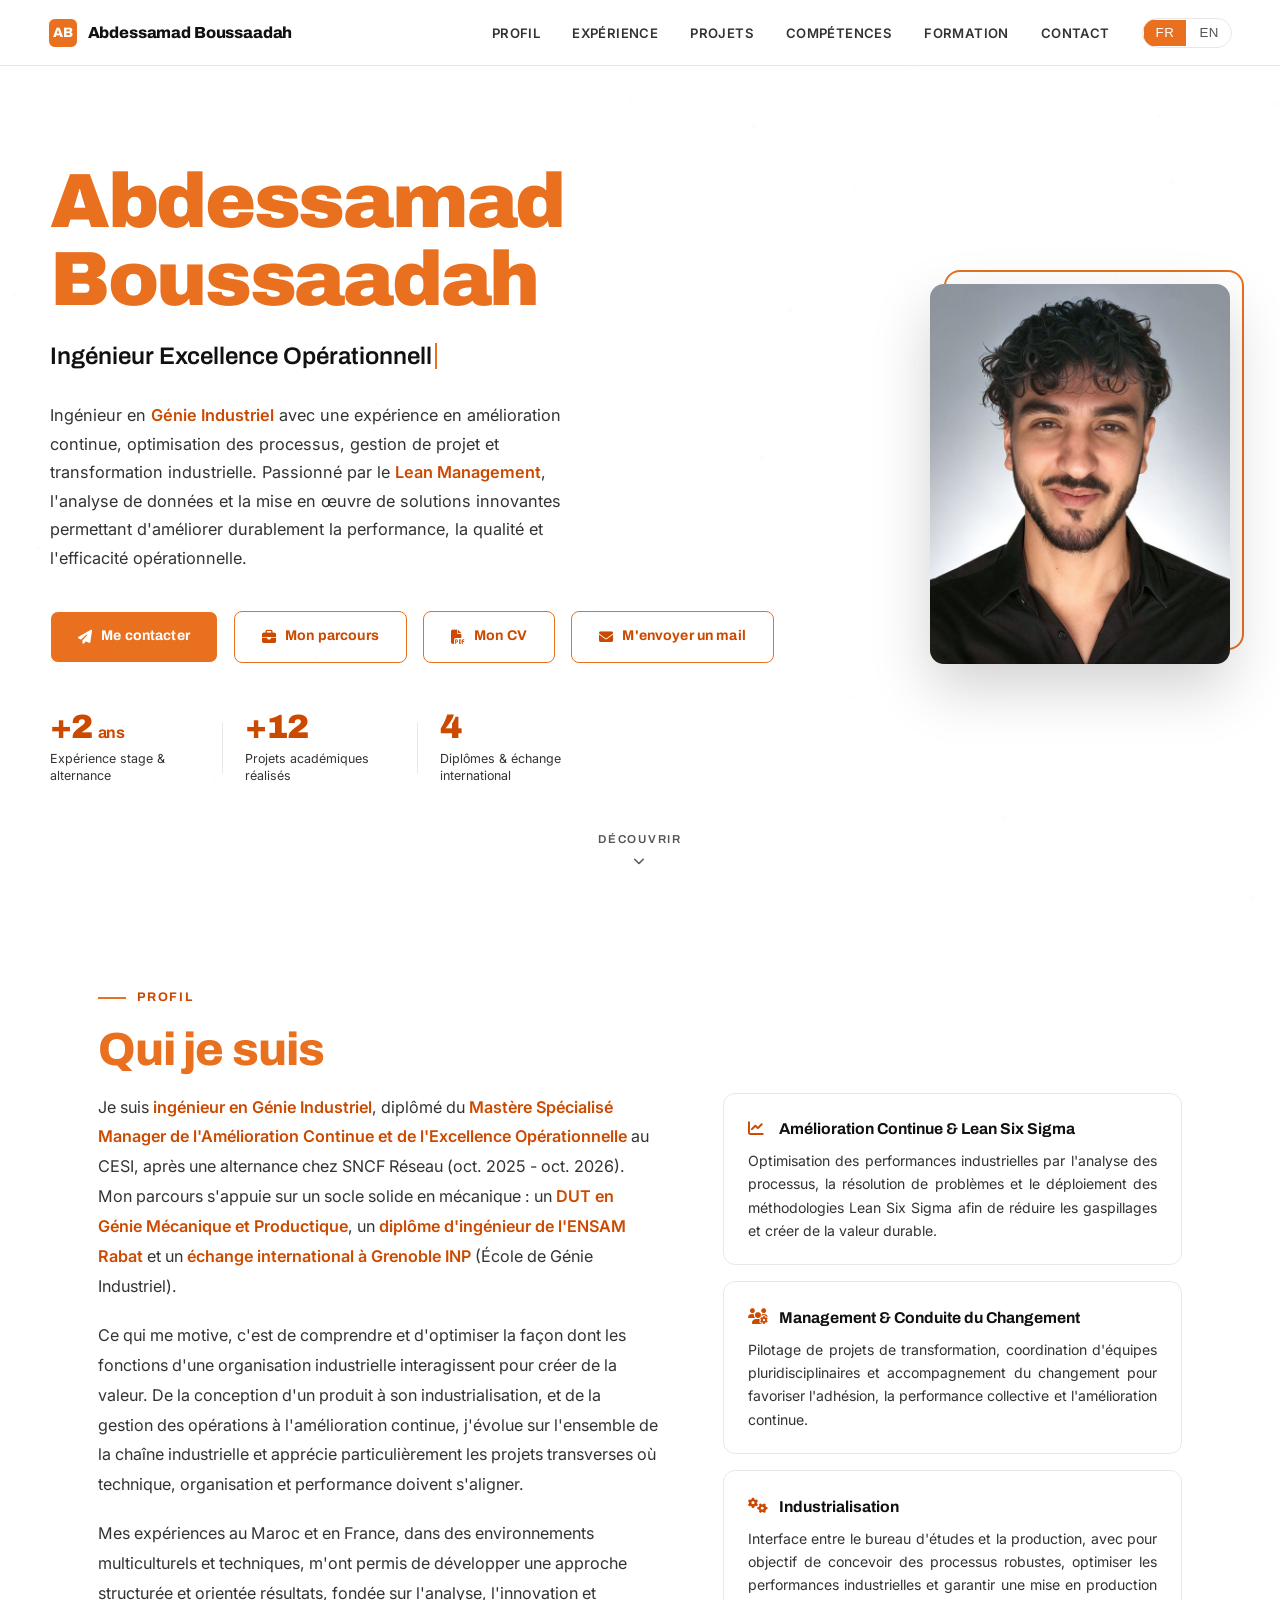
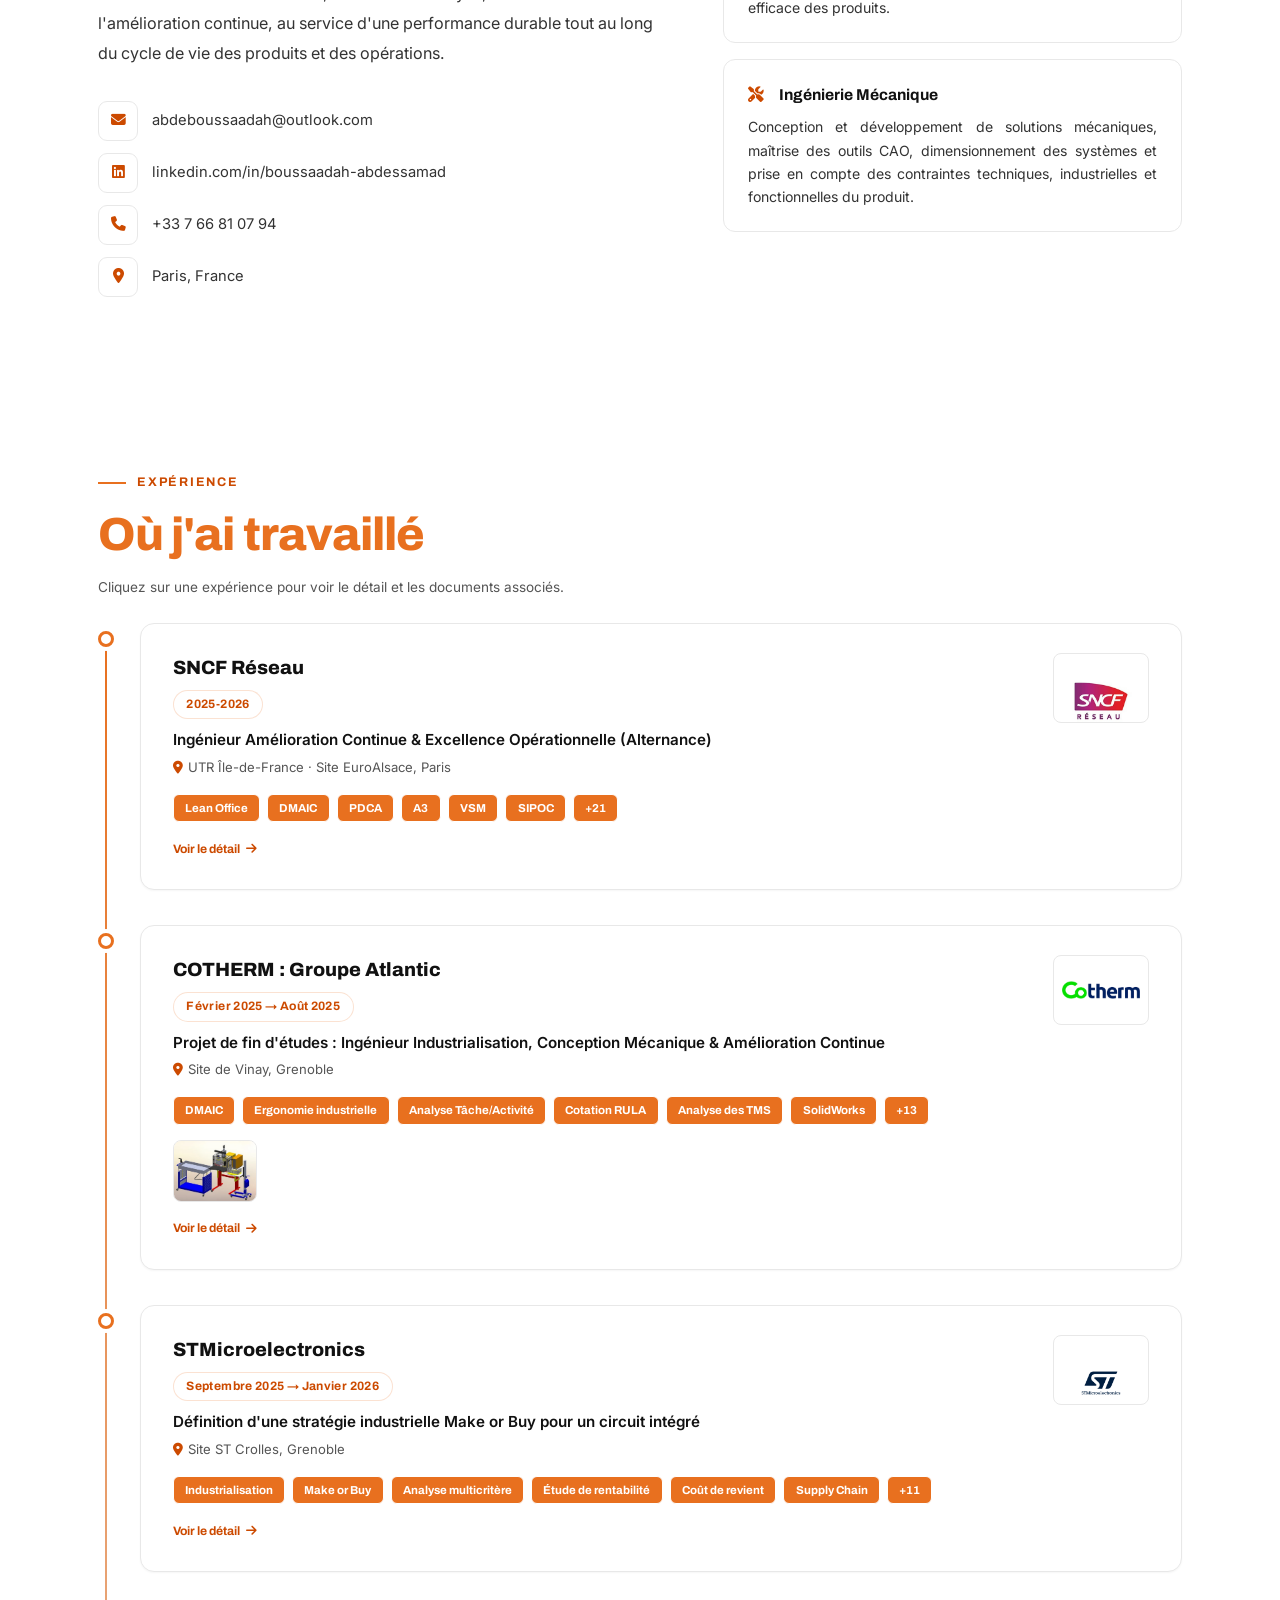
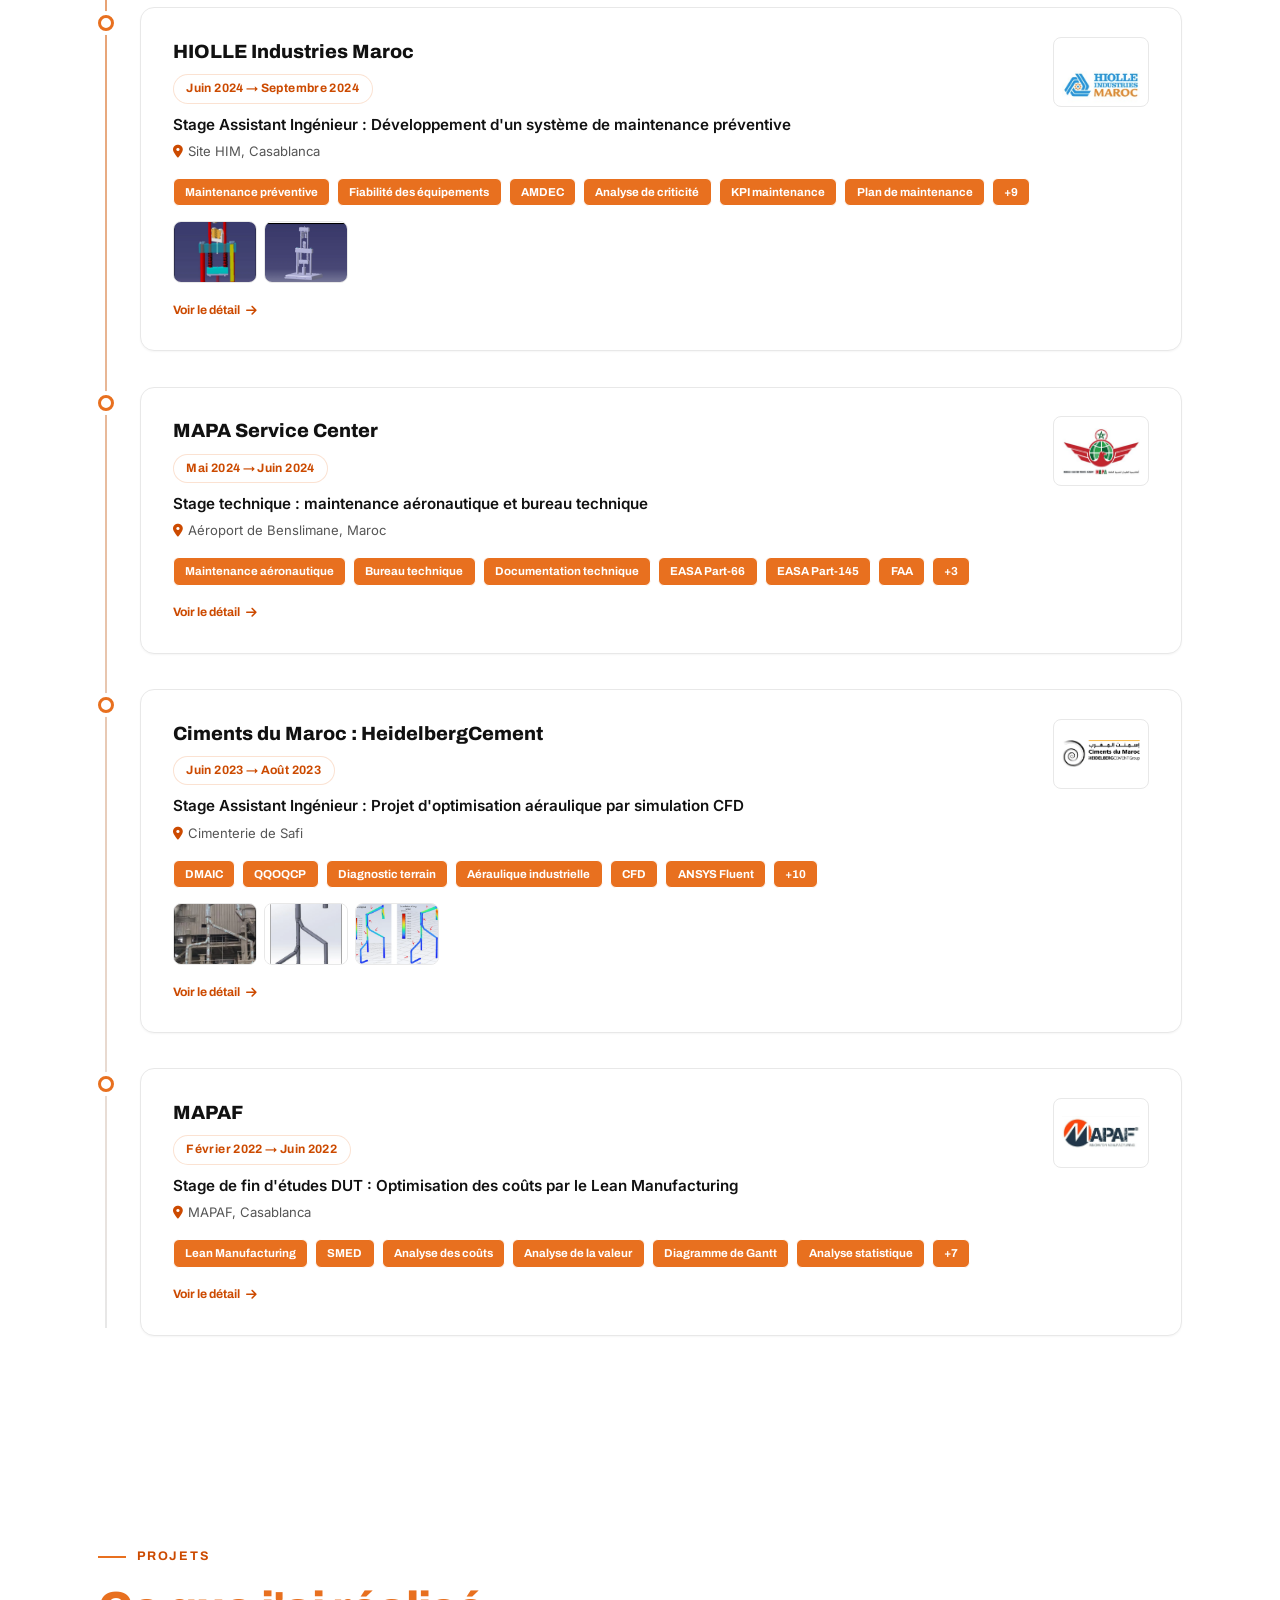
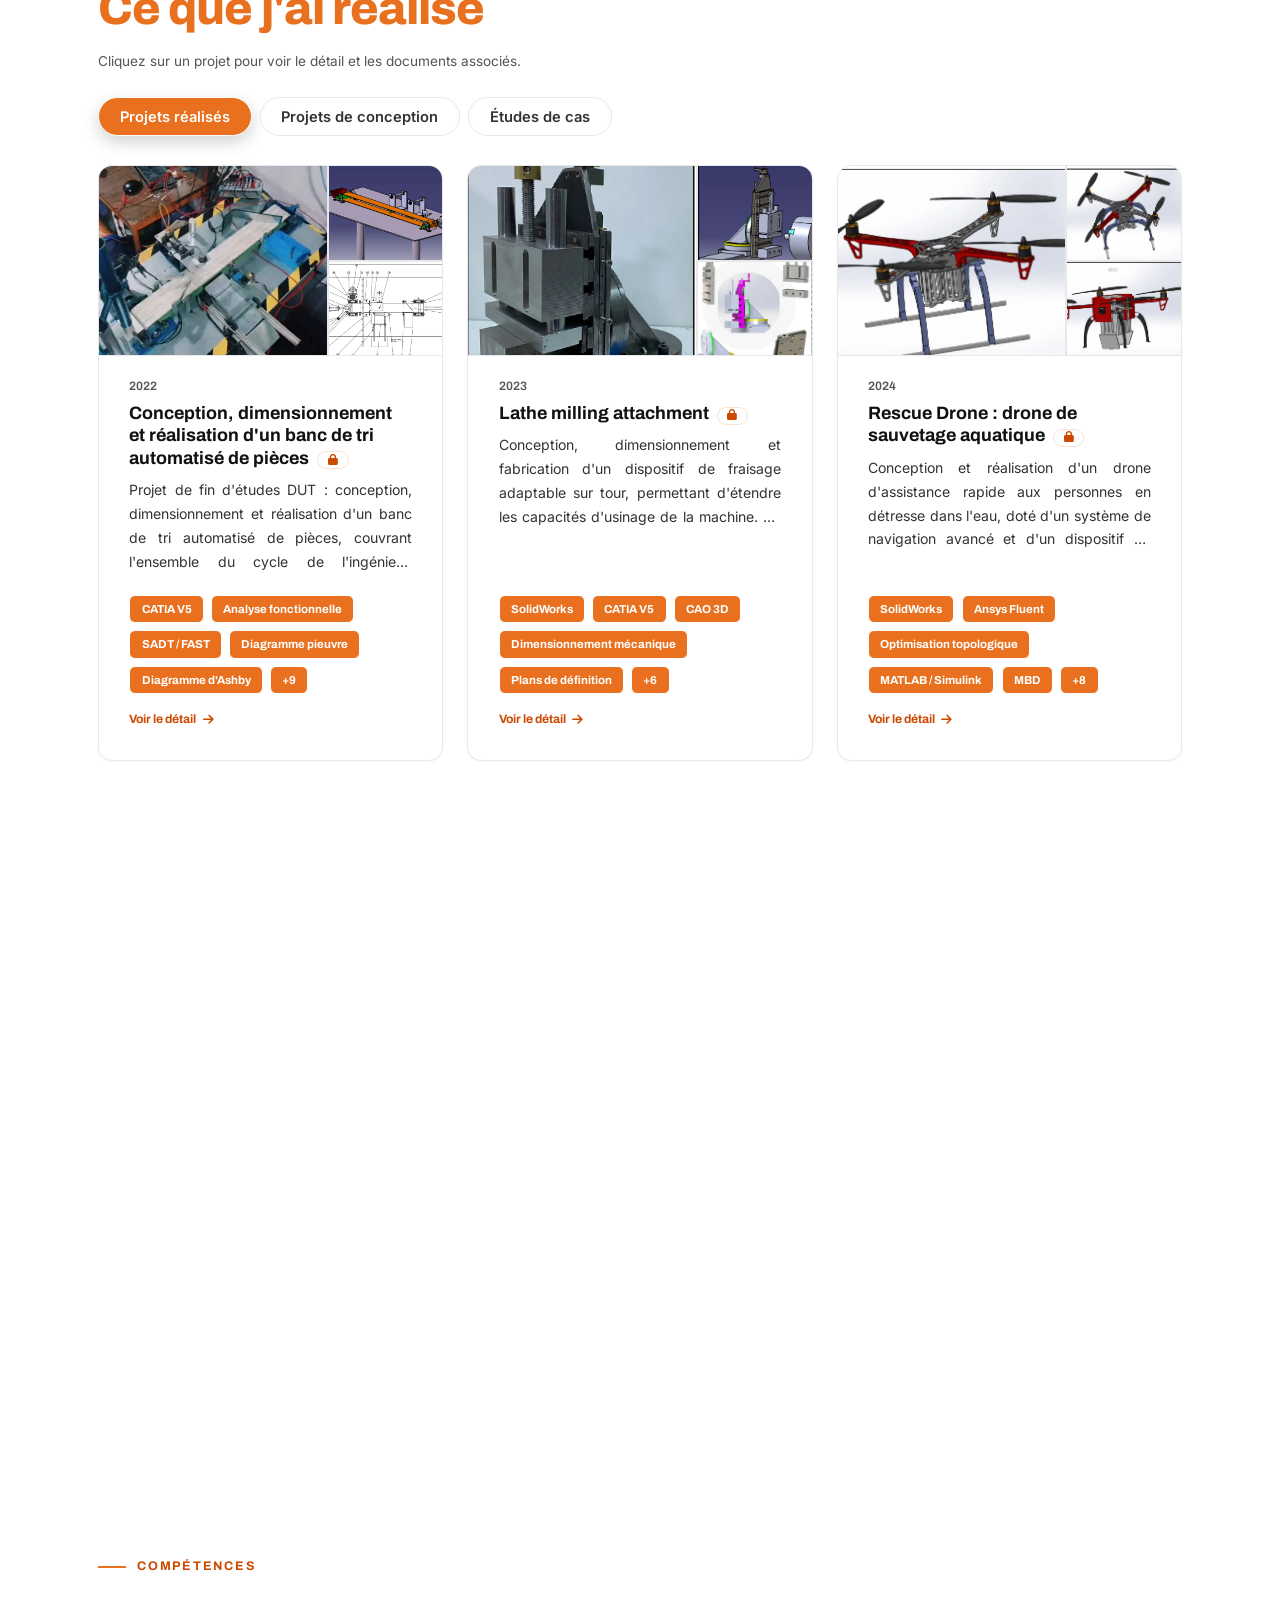
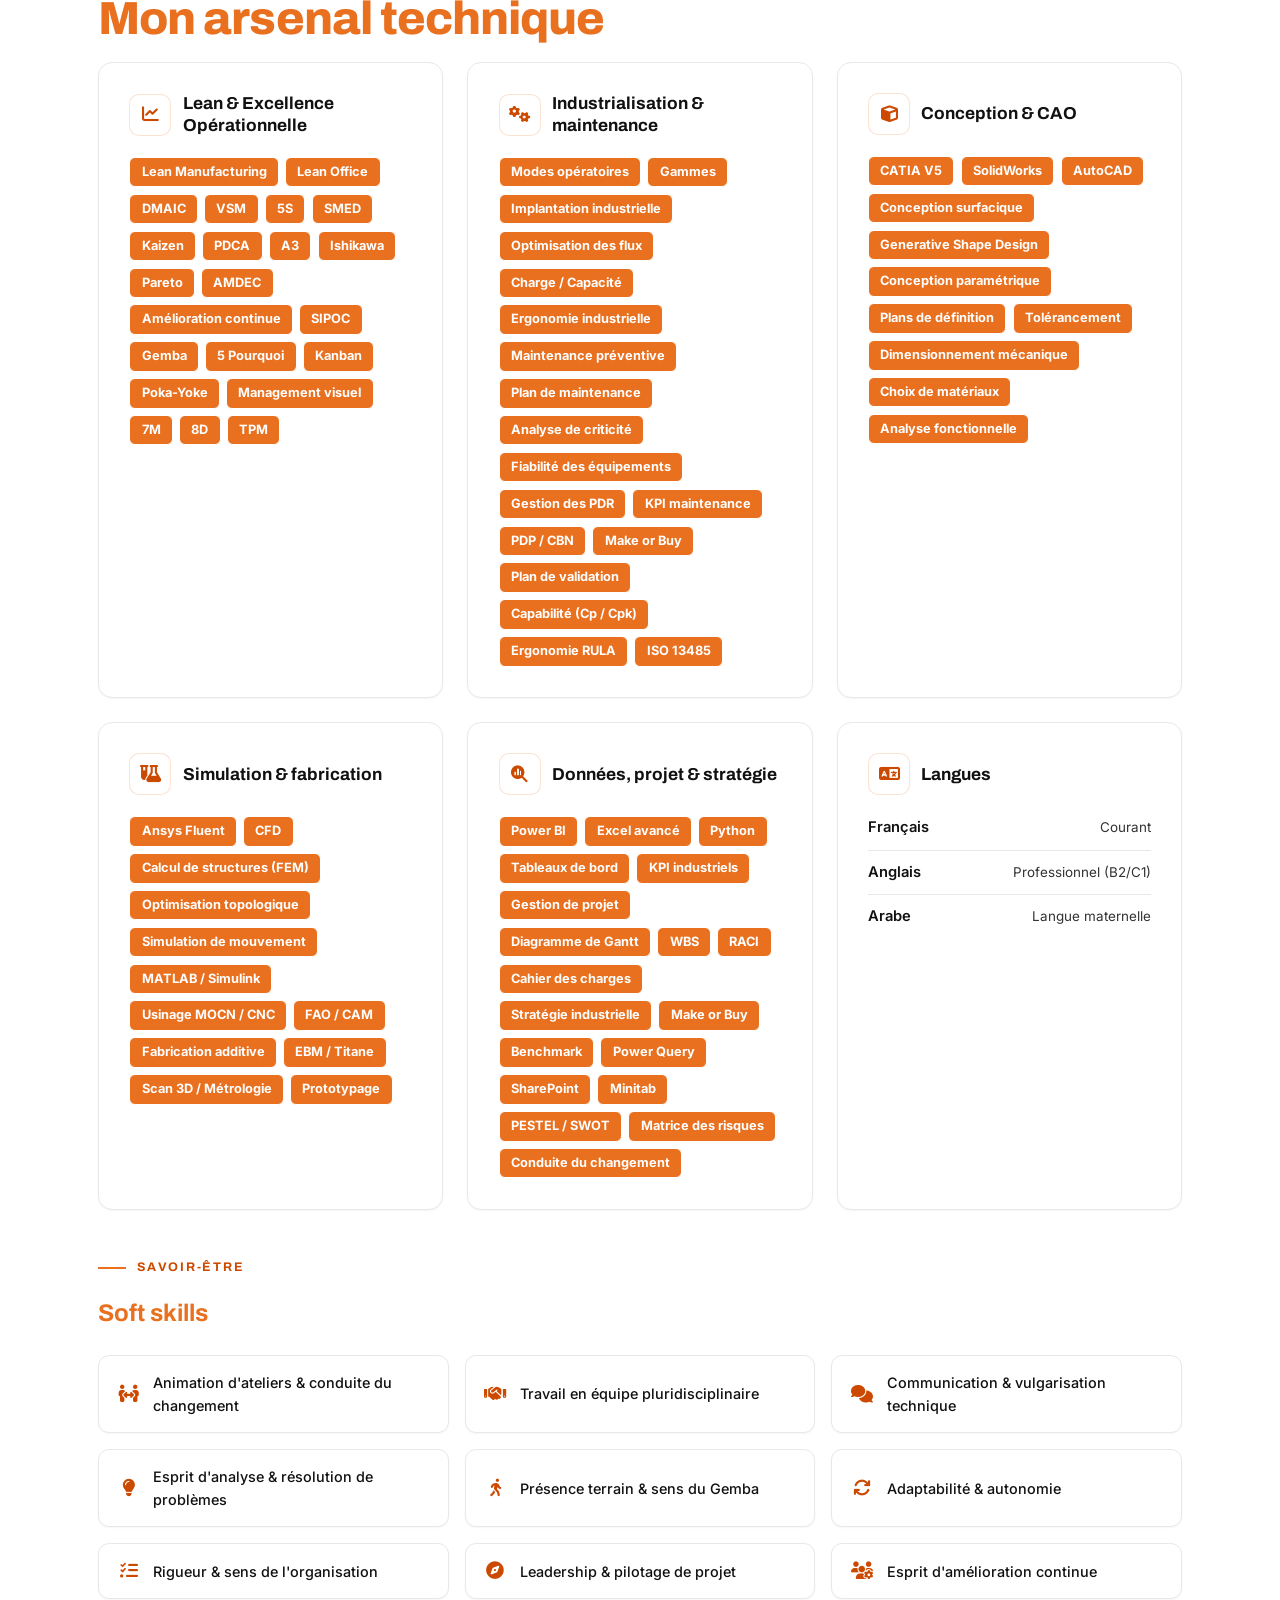
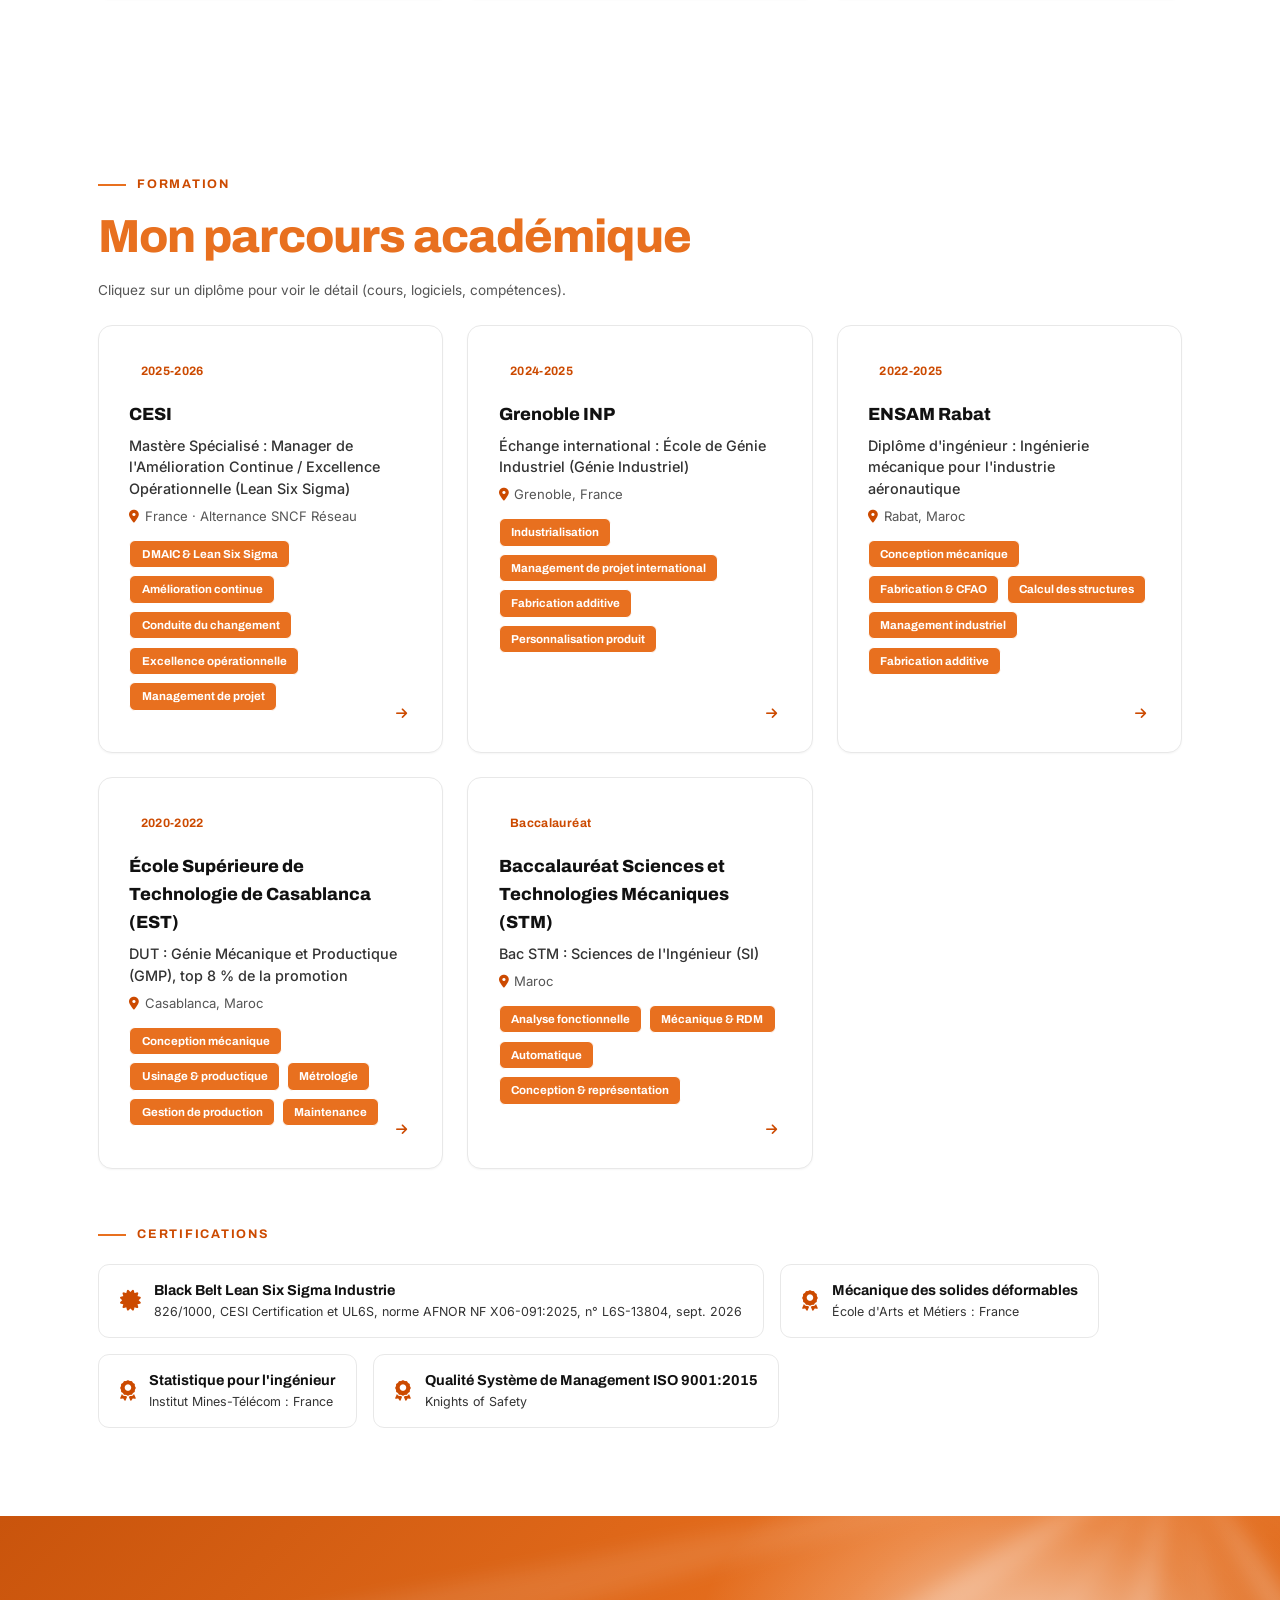
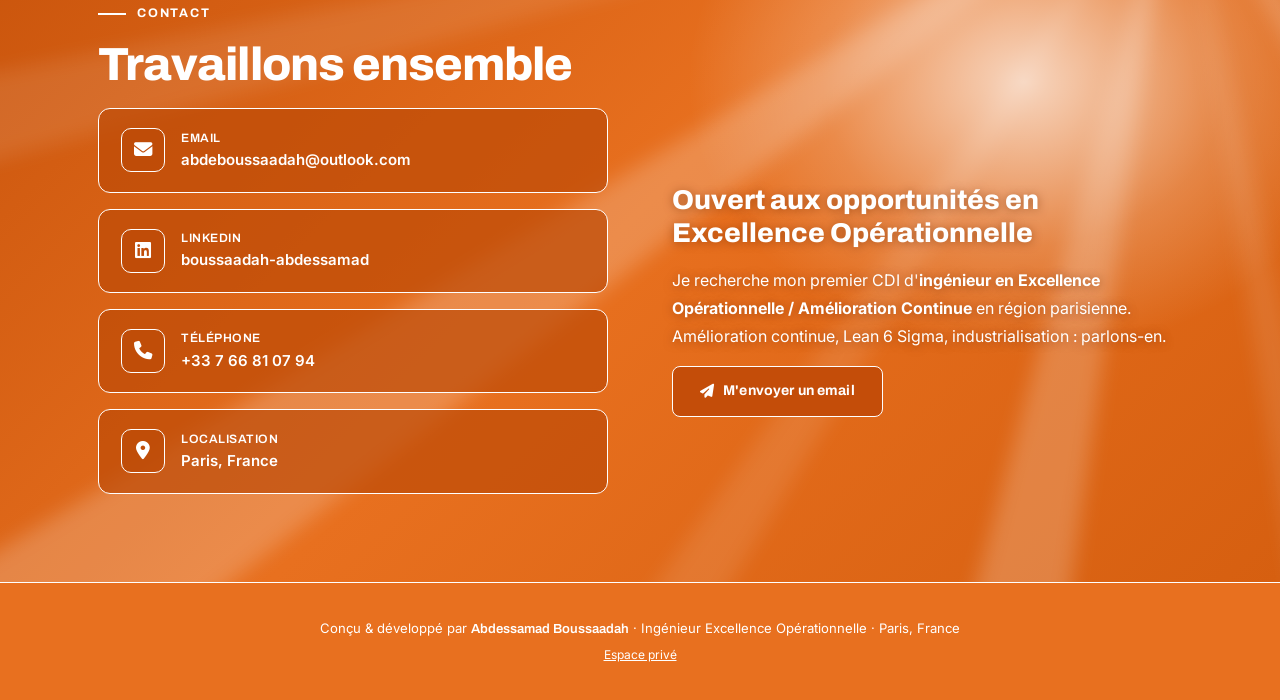
==== commit 10901a6d: "Passe le site en orange et blanc et affine le visuel Titres, gras, chiffres et boutons en orange, te" ====
--- a/index.html
+++ b/index.html
@@ -1,5 +1,5 @@
 <!DOCTYPE html>
-<html lang="fr">
+<html lang="fr" data-palette="oncf">
 <head>
   <meta charset="UTF-8" />
   <meta name="viewport" content="width=device-width, initial-scale=1.0" />
@@ -25,6 +25,12 @@
       --muted:     #5a6470;
       --muted2:    #8a939e;
       --border:    #e2e8ef;
+      --navy-deep: #0e151f;
+      --navy-rgb:  20,29,41;
+      --sky-rgb:   47,159,224;
+      --on-sky:    #fff;
+      --sky-on-dark: #2f9fe0;
+      --sky-on-dark-rgb: 47,159,224;
       --display:   'Archivo', sans-serif;
       --body:      'Inter', sans-serif;
     }
@@ -65,7 +71,7 @@
       border-bottom: 1px solid var(--border);
       transition: padding .3s, box-shadow .3s;
     }
-    nav.scrolled { padding: .7rem 3rem; box-shadow: 0 4px 24px rgba(20,29,41,.06); }
+    nav.scrolled { padding: .7rem 3rem; box-shadow: 0 4px 24px rgba(var(--navy-rgb),.06); }
     .nav-logo {
       font-family: var(--display);
       font-size: 1rem; font-weight: 800;
@@ -118,7 +124,7 @@
       display: flex; align-items: center;
       padding: 7rem 3rem 4rem;
       background:
-        radial-gradient(ellipse 60% 50% at 80% 0%, rgba(47,159,224,.12), transparent 60%),
+        radial-gradient(ellipse 60% 50% at 80% 0%, rgba(var(--sky-rgb),.12), transparent 60%),
         rgba(255,255,255,.78);
       position: relative; overflow: hidden;
     }
@@ -126,8 +132,8 @@
     #hero::before {
       content: ''; position: absolute; inset: 0; z-index: 0;
       background-image:
-        linear-gradient(rgba(20,29,41,.025) 1px, transparent 1px),
-        linear-gradient(90deg, rgba(20,29,41,.025) 1px, transparent 1px);
+        linear-gradient(rgba(var(--navy-rgb),.025) 1px, transparent 1px),
+        linear-gradient(90deg, rgba(var(--navy-rgb),.025) 1px, transparent 1px);
       background-size: 48px 48px;
       mask-image: radial-gradient(ellipse 80% 70% at 50% 40%, #000 30%, transparent 80%);
       -webkit-mask-image: radial-gradient(ellipse 80% 70% at 50% 40%, #000 30%, transparent 80%);
@@ -142,7 +148,7 @@
       display: inline-flex; align-items: center; gap: .6rem;
       font-family: var(--display); font-size: .76rem; font-weight: 700;
       color: var(--sky-dark); background: var(--sky-soft);
-      border: 1px solid rgba(47,159,224,.25);
+      border: 1px solid rgba(var(--sky-rgb),.25);
       padding: .4rem 1rem; border-radius: 999px;
       letter-spacing: .05em; text-transform: uppercase;
       margin-bottom: 1.8rem; animation: fadeUp .6s ease both;
@@ -184,7 +190,7 @@
       letter-spacing: .01em;
     }
     .btn-primary { background: var(--navy); color: #fff; }
-    .btn-primary:hover { background: var(--sky); transform: translateY(-2px); box-shadow: 0 10px 28px rgba(47,159,224,.3); }
+    .btn-primary:hover { background: var(--sky); transform: translateY(-2px); box-shadow: 0 10px 28px rgba(var(--sky-rgb),.3); }
     .btn-outline { background: transparent; color: var(--navy); border: 1.5px solid var(--border); }
     .btn-outline:hover { border-color: var(--sky); color: var(--sky-dark); transform: translateY(-2px); }
 
@@ -215,7 +221,7 @@
       width: 300px; height: 380px; border-radius: 14px;
       object-fit: cover; object-position: center;
       position: relative; z-index: 1;
-      box-shadow: 0 24px 60px rgba(20,29,41,.18);
+      box-shadow: 0 24px 60px rgba(var(--navy-rgb),.18);
       display: block; background: var(--bg3);
     }
     .hero-photo-placeholder {
@@ -223,7 +229,7 @@
       position: relative; z-index: 1;
       background: linear-gradient(160deg, var(--navy), var(--navy2));
       display: grid; place-items: center; color: var(--sky);
-      box-shadow: 0 24px 60px rgba(20,29,41,.18);
+      box-shadow: 0 24px 60px rgba(var(--navy-rgb),.18);
       text-align: center; padding: 2rem;
     }
     .hero-photo-placeholder i { font-size: 3rem; margin-bottom: 1rem; opacity: .6; }
@@ -275,7 +281,7 @@
       border-radius: 12px; padding: 1.4rem 1.5rem;
       transition: border-color .25s, transform .25s, box-shadow .25s;
     }
-    .info-card:hover { border-color: var(--sky); transform: translateX(4px); box-shadow: 0 8px 24px rgba(20,29,41,.06); }
+    .info-card:hover { border-color: var(--sky); transform: translateX(4px); box-shadow: 0 8px 24px rgba(var(--navy-rgb),.06); }
     .info-card-head { display: flex; align-items: center; gap: .7rem; font-family: var(--display); font-weight: 700; font-size: .98rem; margin-bottom: .5rem; color: var(--navy); }
     .info-card-head i { color: var(--sky-dark); width: 20px; }
     .info-card p { color: var(--muted); font-size: .88rem; line-height: 1.65; }
@@ -299,7 +305,7 @@
       border-radius: 14px; padding: 1.8rem 2rem;
       transition: border-color .25s, transform .25s, box-shadow .25s;
     }
-    .tl-card:hover { border-color: var(--sky); transform: translateX(6px); box-shadow: 0 14px 36px rgba(20,29,41,.07); }
+    .tl-card:hover { border-color: var(--sky); transform: translateX(6px); box-shadow: 0 14px 36px rgba(var(--navy-rgb),.07); }
     .tl-head { display: flex; align-items: flex-start; justify-content: space-between; flex-wrap: nowrap; gap: 1rem; margin-bottom: .35rem; }
     .tl-head-left { display: flex; flex-direction: column; gap: .4rem; align-items: flex-start; min-width: 0; }
     .tl-logo {
@@ -319,7 +325,7 @@
     .tl-company { font-family: var(--display); font-size: 1.2rem; font-weight: 800; color: var(--navy); }
     .tl-date {
       font-family: var(--display); font-size: .76rem; font-weight: 700; color: var(--sky-dark);
-      background: var(--sky-soft); border: 1px solid rgba(47,159,224,.2);
+      background: var(--sky-soft); border: 1px solid rgba(var(--sky-rgb),.2);
       padding: .25rem .8rem; border-radius: 999px; white-space: nowrap; letter-spacing: .03em;
     }
     .tl-role { font-size: .95rem; color: var(--navy); font-weight: 600; margin-bottom: .25rem; }
@@ -343,7 +349,7 @@
     .proj-tab:hover { color: var(--navy); border-color: var(--sky); }
     .proj-tab.active {
       color: #fff; background: var(--navy);
-      border-color: var(--navy); box-shadow: 0 6px 16px rgba(20,29,41,.18);
+      border-color: var(--navy); box-shadow: 0 6px 16px rgba(var(--navy-rgb),.18);
     }
     .proj-grid { display: grid; grid-template-columns: repeat(auto-fit, minmax(320px, 1fr)); gap: 1.5rem; }
     .proj-card {
@@ -354,11 +360,11 @@
     }
     .proj-card::before { content: ''; position: absolute; top: 0; left: 0; right: 0; height: 3px; background: var(--sky); transform: scaleX(0); transform-origin: left; transition: transform .3s; }
     .proj-card:hover::before { transform: scaleX(1); }
-    .proj-card:hover { border-color: var(--sky); transform: translateY(-6px); box-shadow: 0 22px 44px rgba(20,29,41,.1); }
+    .proj-card:hover { border-color: var(--sky); transform: translateY(-6px); box-shadow: 0 22px 44px rgba(var(--navy-rgb),.1); }
     .proj-top { display: flex; align-items: center; justify-content: space-between; margin-bottom: 1.1rem; }
     .proj-icon {
       width: 48px; height: 48px; border-radius: 11px;
-      background: var(--sky-soft); border: 1px solid rgba(47,159,224,.2);
+      background: var(--sky-soft); border: 1px solid rgba(var(--sky-rgb),.2);
       display: grid; place-items: center; color: var(--sky-dark); font-size: 1.2rem;
     }
     .proj-year { font-family: var(--display); font-size: .76rem; font-weight: 600; color: var(--muted2); }
@@ -370,7 +376,7 @@
       padding: .25rem .7rem; border-radius: 6px;
       background: var(--bg3); border: 1px solid var(--border); color: var(--muted);
     }
-    .tag.sky { background: var(--sky-soft); border-color: rgba(47,159,224,.25); color: var(--sky-dark); }
+    .tag.sky { background: var(--sky-soft); border-color: rgba(var(--sky-rgb),.25); color: var(--sky-dark); }
 
     /* ── SKILLS ── */
     #skills { background: rgba(255,255,255,.86); }
@@ -383,16 +389,16 @@
     }
     .skill-cat::before { content: ''; position: absolute; top: 0; left: 0; right: 0; height: 3px; background: var(--sky); transform: scaleX(0); transform-origin: left; transition: transform .3s; }
     .skill-cat:hover::before { transform: scaleX(1); }
-    .skill-cat:hover { border-color: var(--sky); transform: translateY(-6px); box-shadow: 0 22px 44px rgba(20,29,41,.1); }
+    .skill-cat:hover { border-color: var(--sky); transform: translateY(-6px); box-shadow: 0 22px 44px rgba(var(--navy-rgb),.1); }
     .skill-cat-head { display: flex; align-items: center; gap: .7rem; font-family: var(--display); font-weight: 700; font-size: 1.08rem; line-height: 1.25; margin-bottom: 1.3rem; color: var(--navy); }
-    .skill-cat-head i { width: 42px; height: 42px; border-radius: 10px; background: var(--sky-soft); border: 1px solid rgba(47,159,224,.2); display: grid; place-items: center; color: var(--sky-dark); font-size: 1.05rem; flex-shrink: 0; }
+    .skill-cat-head i { width: 42px; height: 42px; border-radius: 10px; background: var(--sky-soft); border: 1px solid rgba(var(--sky-rgb),.2); display: grid; place-items: center; color: var(--sky-dark); font-size: 1.05rem; flex-shrink: 0; }
     .skill-tags { display: flex; flex-wrap: wrap; gap: .5rem; flex: 1; align-content: space-between; }
     .stag {
       font-family: var(--body); font-size: .84rem; font-weight: 500;
       padding: .4rem .85rem; border-radius: 7px; flex: 1 1 auto; text-align: center; white-space: nowrap;
       background: var(--bg3); border: 1px solid var(--border); color: var(--text); transition: all .2s;
     }
-    .stag:hover { background: var(--sky-soft); border-color: rgba(47,159,224,.3); color: var(--sky-dark); }
+    .stag:hover { background: var(--sky-soft); border-color: rgba(var(--sky-rgb),.3); color: var(--sky-dark); }
     .stag.highlight { background: var(--bg3); border-color: var(--border); color: var(--text); }
 
     /* Soft skills */
@@ -400,7 +406,7 @@
     .soft-title { font-family: var(--display); font-weight: 700; font-size: 1.5rem; color: var(--navy); margin: .2rem 0 1.4rem; }
     .soft-grid { display: grid; grid-template-columns: repeat(auto-fit, minmax(260px, 1fr)); gap: 1rem; }
     .soft-item { display: flex; align-items: center; gap: .85rem; background: #fff; border: 1px solid var(--border); border-radius: 11px; padding: .95rem 1.15rem; font-size: .9rem; font-weight: 500; color: var(--text); transition: border-color .2s, transform .2s, box-shadow .2s; }
-    .soft-item:hover { border-color: var(--sky); transform: translateY(-3px); box-shadow: 0 12px 28px rgba(20,29,41,.07); }
+    .soft-item:hover { border-color: var(--sky); transform: translateY(-3px); box-shadow: 0 12px 28px rgba(var(--navy-rgb),.07); }
     .soft-item i { color: var(--sky-dark); font-size: 1.1rem; flex-shrink: 0; width: 1.4rem; text-align: center; }
 
     /* ── EDUCATION ── */
@@ -413,8 +419,8 @@
       transition: border-color .25s, transform .25s, box-shadow .25s;
       position: relative; cursor: pointer; outline: none; padding-bottom: 2.6rem;
     }
-    .edu-card:hover, .edu-card:focus-visible { border-color: var(--sky); transform: translateY(-4px); box-shadow: 0 14px 34px rgba(20,29,41,.08); }
-    .edu-card:focus-visible { box-shadow: 0 0 0 3px rgba(47,159,224,.35); }
+    .edu-card:hover, .edu-card:focus-visible { border-color: var(--sky); transform: translateY(-4px); box-shadow: 0 14px 34px rgba(var(--navy-rgb),.08); }
+    .edu-card:focus-visible { box-shadow: 0 0 0 3px rgba(var(--sky-rgb),.35); }
     .edu-year {
       font-family: var(--display); font-size: .76rem; font-weight: 700; color: var(--sky-dark);
       background: var(--sky-soft); padding: .25rem .7rem; border-radius: 999px;
@@ -436,7 +442,7 @@
     /* ── MODALE FORMATION ── */
     .edu-modal-overlay {
       position: fixed; inset: 0; z-index: 200;
-      background: rgba(20,29,41,.55); backdrop-filter: blur(4px);
+      background: rgba(var(--navy-rgb),.55); backdrop-filter: blur(4px);
       display: none; align-items: center; justify-content: center; padding: 1.5rem;
       opacity: 0; transition: opacity .25s;
     }
@@ -444,7 +450,7 @@
     .edu-modal {
       background: #fff; border-radius: 18px; width: 100%; max-width: 640px;
       max-height: 88vh; overflow-y: auto; position: relative;
-      box-shadow: 0 30px 80px rgba(20,29,41,.35);
+      box-shadow: 0 30px 80px rgba(var(--navy-rgb),.35);
       transform: translateY(20px) scale(.97); transition: transform .3s;
     }
     .edu-modal-overlay.open .edu-modal { transform: translateY(0) scale(1); }
@@ -483,13 +489,13 @@
     .edu-block ul li { font-size: .88rem; color: var(--muted); padding-left: 1.3rem; position: relative; line-height: 1.6; }
     .edu-block ul li::before { content: ''; position: absolute; left: 0; top: .55em; width: 6px; height: 6px; border-radius: 1px; background: var(--sky); }
     .detail-thesis-box {
-      background: var(--sky-soft, #eaf4fb); border-left: 3px solid var(--sky);
+      background: var(--sky-soft, var(--sky-soft)); border-left: 3px solid var(--sky);
       border-radius: 8px; padding: .9rem 1.1rem; color: var(--navy);
       font-size: .9rem; line-height: 1.6; font-style: italic;
     }
     .dx-flow { display: flex; flex-wrap: wrap; align-items: stretch; gap: .4rem; margin: .2rem 0 .4rem; }
     .dx-flow-step {
-      flex: 1 1 0; min-width: 110px; background: var(--sky-soft, #eaf4fb);
+      flex: 1 1 0; min-width: 110px; background: var(--sky-soft, var(--sky-soft));
       border: 1px solid #cfe5f5; border-radius: 8px; padding: .6rem .5rem;
       font-size: .72rem; font-weight: 600; color: var(--navy); text-align: center;
       display: flex; align-items: center; justify-content: center; line-height: 1.3;
@@ -518,7 +524,7 @@
     .dx-table td.s2 { color: var(--sky-dark, #1d6fa5); font-weight: 700; }
     .dx-table td.s3 { color: #5d8a1e; font-weight: 600; }
     .dx-table tr.dx-score td { background: #f5f9fc; font-weight: 800; font-size: .88rem; }
-    .dx-table td.win { background: var(--sky-soft, #eaf4fb); }
+    .dx-table td.win { background: var(--sky-soft, var(--sky-soft)); }
     .dx-reco { margin: 1rem 0; background: #fff8e8; border: 1px solid #f0dca0; border-radius: 8px; padding: .8rem 1rem; font-size: .85rem; color: var(--navy); text-align: center; }
     .dx-reco strong { color: #b8860b; }
     .dx-impacts { display: flex; flex-wrap: wrap; gap: .8rem; align-items: center; background: #f5f9fc; border-radius: 10px; padding: 1rem; }
@@ -581,12 +587,12 @@
     .edu-chips span {
       font-family: var(--display); font-size: .78rem; font-weight: 600;
       padding: .35rem .8rem; border-radius: 7px;
-      background: var(--sky-soft); border: 1px solid rgba(47,159,224,.25); color: var(--sky-dark);
+      background: var(--sky-soft); border: 1px solid rgba(var(--sky-rgb),.25); color: var(--sky-dark);
     }
 
     /* cartes expérience / projet cliquables */
     .tl-card, .proj-card { cursor: pointer; outline: none; }
-    .tl-card:focus-visible, .proj-card:focus-visible { box-shadow: 0 0 0 3px rgba(47,159,224,.35); border-color: var(--sky); }
+    .tl-card:focus-visible, .proj-card:focus-visible { box-shadow: 0 0 0 3px rgba(var(--sky-rgb),.35); border-color: var(--sky); }
     .card-more {
       display: inline-flex; align-items: center; gap: .4rem;
       font-family: var(--display); font-size: .76rem; font-weight: 700; color: var(--sky-dark);
@@ -600,7 +606,7 @@
       display: inline-flex; align-items: center; gap: .35rem;
       font-family: var(--display); font-size: .7rem; font-weight: 700;
       color: var(--sky-dark); background: var(--sky-soft);
-      border: 1px solid rgba(47,159,224,.2); border-radius: 999px;
+      border: 1px solid rgba(var(--sky-rgb),.2); border-radius: 999px;
       padding: .15rem .6rem; margin-left: .5rem;
     }
 
@@ -631,7 +637,7 @@
 
     /* Visionneuse de document intégrée */
     /* Modale CV plein écran */
-    .cv-modal { position: fixed; inset: 0; z-index: 200; display: none; align-items: center; justify-content: center; padding: 2vh 2vw; background: rgba(20,29,41,.72); backdrop-filter: blur(4px); }
+    .cv-modal { position: fixed; inset: 0; z-index: 200; display: none; align-items: center; justify-content: center; padding: 2vh 2vw; background: rgba(var(--navy-rgb),.72); backdrop-filter: blur(4px); }
     .cv-modal.open { display: flex; }
     .cv-modal-inner { width: min(900px, 96vw); height: 92vh; background: #fff; border-radius: 14px; overflow: hidden; display: flex; flex-direction: column; box-shadow: 0 30px 70px rgba(0,0,0,.4); }
     .cv-modal-bar { display: flex; align-items: center; justify-content: space-between; gap: .8rem; padding: .8rem 1rem; background: var(--navy); color: #fff; flex-wrap: wrap; }
@@ -646,7 +652,7 @@
     .cv-modal-fallback a { color: var(--sky-dark); font-weight: 600; text-decoration: none; }
     @media (max-width: 560px) { .cv-modal-inner { height: 94vh; } .cv-modal-title span:last-child { display: none; } }
 
-    .doc-viewer { margin-top: 1rem; border: 1px solid var(--border); border-radius: 12px; overflow: hidden; background: #fff; box-shadow: 0 14px 34px rgba(20,29,41,.1); }
+    .doc-viewer { margin-top: 1rem; border: 1px solid var(--border); border-radius: 12px; overflow: hidden; background: #fff; box-shadow: 0 14px 34px rgba(var(--navy-rgb),.1); }
     .doc-viewer-bar { display: flex; align-items: center; justify-content: space-between; gap: .8rem; padding: .65rem .85rem; background: var(--navy); color: #fff; flex-wrap: wrap; }
     .doc-viewer-name { font-family: var(--display); font-weight: 700; font-size: .85rem; min-width: 0; overflow: hidden; text-overflow: ellipsis; white-space: nowrap; }
     .doc-viewer-actions { display: flex; gap: .5rem; flex-shrink: 0; }
@@ -675,7 +681,7 @@
     .cert-badge span { color: var(--muted); font-size: .78rem; display: block; }
 
     /* ── CONTACT ── */
-    #contact { background: rgba(20,29,41,.92); color: #fff; }
+    #contact { background: rgba(var(--navy-rgb),.92); color: #fff; }
     #contact .section-eyebrow { color: var(--sky); }
     #contact .section-eyebrow::before { background: var(--sky); }
     #contact .section-title { color: #fff; }
@@ -687,10 +693,10 @@
       border-radius: 12px; padding: 1.2rem 1.4rem;
       text-decoration: none; color: #fff; transition: border-color .25s, transform .2s, background .2s;
     }
-    .contact-link-card:hover { border-color: var(--sky); transform: translateX(5px); background: rgba(47,159,224,.08); }
+    .contact-link-card:hover { border-color: var(--sky); transform: translateX(5px); background: rgba(var(--sky-rgb),.08); }
     .clc-icon {
       width: 44px; height: 44px; border-radius: 10px;
-      background: rgba(47,159,224,.15); border: 1px solid rgba(47,159,224,.3);
+      background: rgba(var(--sky-rgb),.15); border: 1px solid rgba(var(--sky-rgb),.3);
       display: grid; place-items: center; color: var(--sky); font-size: 1.15rem; flex-shrink: 0;
     }
     .clc-label { font-size: .76rem; color: rgba(255,255,255,.5); font-family: var(--display); font-weight: 600; text-transform: uppercase; letter-spacing: .04em; }
@@ -701,7 +707,7 @@
 
     /* ── FOOTER ── */
     footer {
-      background: #0e151f; text-align: center; padding: 2.2rem;
+      background: var(--navy-deep); text-align: center; padding: 2.2rem;
       color: var(--muted2); font-size: .82rem; border-top: 1px solid rgba(255,255,255,.06);
     }
     footer span { color: var(--sky); font-family: var(--display); font-weight: 600; }
@@ -726,7 +732,7 @@
       .nav-links {
         display: none; flex-direction: column; position: absolute; top: 100%; left: 0; right: 0;
         background: #fff; padding: 1.5rem 1.4rem; gap: 1.2rem; border-bottom: 1px solid var(--border);
-        box-shadow: 0 12px 24px rgba(20,29,41,.08);
+        box-shadow: 0 12px 24px rgba(var(--navy-rgb),.08);
       }
       .nav-links.open { display: flex; }
       .hamburger { display: flex; }
@@ -771,7 +777,7 @@
     .dg-item { display: flex; flex-direction: column; }
     .dg-item img { display: block; flex: 1 1 0; width: 100%; min-height: 0; object-fit: contain; }
     .dg-item span { flex: none; padding: .3rem .6rem; color: var(--muted); background: #fff; border-top: 1px solid var(--border); font-size: .72rem; line-height: 1.35; text-align: left; }
-    .lb { position: fixed; inset: 0; z-index: 9999; display: none; flex-direction: column; align-items: center; justify-content: center; gap: .8rem; padding: 3.5rem 1rem 1.4rem; background: rgba(20,29,41,.94); }
+    .lb { position: fixed; inset: 0; z-index: 9999; display: none; flex-direction: column; align-items: center; justify-content: center; gap: .8rem; padding: 3.5rem 1rem 1.4rem; background: rgba(var(--navy-rgb),.94); }
     .lb.open { display: flex; }
     .lb img { display: block; max-width: min(1100px, 100%); max-height: calc(100vh - 8rem); min-height: 0; object-fit: contain; border-radius: 8px; background: #fff; }
     .lb-cap { color: #fff; font-size: .9rem; text-align: center; }
@@ -794,6 +800,89 @@
     .lang-name { font-size: .92rem; font-weight: 600; color: var(--navy); }
     .lang-level { font-size: .84rem; color: var(--muted); }
     .footer-private { display: block; margin-top: .4rem; font-size: .75rem; color: inherit; opacity: .6; }
+
+    /* ── Affinage visuel ── */
+    #contact, footer, .edu-modal-head { --sky: var(--sky-on-dark); --sky-dark: var(--sky-on-dark); --sky-rgb: var(--sky-on-dark-rgb); --on-sky: var(--navy-deep); }
+    #contact .btn-primary, #contact .btn-primary:hover { color: var(--on-sky); }
+    .btn-primary:hover, .cv-btn:hover, .doc-viewer-btn:hover, .edu-doc-icon.link { color: var(--on-sky); }
+    .edu-card:hover .edu-more, .edu-card:focus-visible .edu-more { color: var(--on-sky); }
+    a:focus-visible, button:focus-visible { outline: 2px solid var(--sky); outline-offset: 2px; }
+
+    .hero-desc { text-align: inherit; text-justify: auto; }
+    .about-text p { text-align: left; text-justify: auto; max-width: 64ch; }
+    .section-wrap { padding-top: 5.5rem; padding-bottom: 5.5rem; }
+    .section-title { margin-bottom: 1.1rem; }
+
+    .nav-logo { flex-shrink: 0; margin-right: 1.5rem; }
+    @media (max-width: 1040px) {
+      .logo-name { display: none; }
+      .nav-links { gap: 1.4rem; }
+    }
+
+    .tl-card, .proj-card, .edu-card, .skill-cat, .soft-item { box-shadow: 0 1px 2px rgba(var(--navy-rgb),.04); }
+    .tl-card:hover { transform: none; box-shadow: 0 10px 26px rgba(var(--navy-rgb),.08); }
+    .proj-card:hover { transform: translateY(-3px); box-shadow: 0 14px 30px rgba(var(--navy-rgb),.09); }
+    .proj-mosaic + .proj-top { justify-content: flex-start; margin-bottom: .35rem; }
+    .proj-mosaic + .proj-top .proj-icon { display: none; }
+    .proj-desc { display: -webkit-box; -webkit-box-orient: vertical; -webkit-line-clamp: 4; overflow: hidden; flex: 0 0 auto; }
+    .proj-card .proj-tags { margin-top: auto; }
+    .proj-card .card-more { margin-top: 1rem; }
+
+    /* Compétences : ces blocs ne sont pas cliquables, ils ne réagissent plus au survol */
+    .skill-cat:hover, .soft-item:hover { transform: none; border-color: var(--border); box-shadow: 0 1px 2px rgba(var(--navy-rgb),.04); }
+    .skill-cat:hover::before { transform: scaleX(0); }
+    .skill-tags { flex: 0 0 auto; align-content: flex-start; gap: .4rem; }
+    .stag, .stag.highlight { flex: 0 1 auto; max-width: 100%; padding: .32rem .7rem; font-size: .8rem; text-align: left; white-space: normal; }
+    .stag:hover { background: var(--bg3); border-color: var(--border); color: var(--text); }
+
+    @media (max-width: 768px) {
+      .about-text p { max-width: none; }
+      .section-wrap { padding-top: 4rem; padding-bottom: 4rem; }
+    }
+
+    /* Paragraphes des cartes et des fiches justifiés */
+    .proj-desc, .info-card p, .tl-role + .tl-loc + p, .detail-thesis-box, #detailItems li, .edu-block ul li, .edu-card p { text-align: justify; text-justify: inter-word; hyphens: auto; -webkit-hyphens: auto; }
+
+    :root[data-palette="oncf"] { --navy: #111111; --navy2: #e8701f; --navy-deep: #e8701f; --navy-rgb: 0,0,0; --sky: #e8701f; --sky-dark: #cc4a00; --sky-soft: #ffffff; --sky-rgb: 232,112,31; --sky-on-dark: #ffffff; --sky-on-dark-rgb: 255,255,255; --on-sky: #ffffff; --text: #111111; --bg2: #ffffff; --bg3: #f5f5f5; --muted: #333333; --muted2: #555555; --border: #e8e8e8; }
+    :root[data-palette="oncf"] #hero::before { display: none; }
+    :root[data-palette="oncf"] #hero { background: rgba(255,255,255,.92); }
+    :root[data-palette="oncf"] #about, :root[data-palette="oncf"] #projects, :root[data-palette="oncf"] #education, :root[data-palette="oncf"] #experience, :root[data-palette="oncf"] #skills { background: rgba(255,255,255,.95); }
+    :root[data-palette="oncf"] .btn-primary, :root[data-palette="oncf"] .lang-switch button.active, :root[data-palette="oncf"] .nav-logo .mark, :root[data-palette="oncf"] .proj-tab.active, :root[data-palette="oncf"] .edu-doc-icon, :root[data-palette="oncf"] .edu-modal-close:hover { color: #fff; background: #e8701f; border: 1px solid #fff; }
+    :root[data-palette="oncf"] .btn-primary:hover { color: #fff; background: #d9620f; border-color: #fff; }
+    :root[data-palette="oncf"] .edu-card:hover .edu-more, :root[data-palette="oncf"] .edu-card:focus-visible .edu-more { color: #fff; background: #e8701f; border: 1px solid #fff; }
+    :root[data-palette="oncf"] .tag, :root[data-palette="oncf"] .tag.sky, :root[data-palette="oncf"] .stag, :root[data-palette="oncf"] .stag.highlight, :root[data-palette="oncf"] .stag:hover, :root[data-palette="oncf"] #detailTags span { padding: .25rem .7rem; color: #fff; font-weight: 700; background: #e8701f; border: 1px solid #fff; border-radius: 6px; }
+    :root[data-palette="oncf"] .edu-modal-head { background: #e8701f; }
+    :root[data-palette="oncf"] .edu-modal-head, :root[data-palette="oncf"] .edu-modal-head * { color: #fff; }
+    :root[data-palette="oncf"] .edu-modal-year { color: #fff; background: #e8701f; border: 1px solid #fff; }
+    :root[data-palette="oncf"] .edu-modal-close, :root[data-palette="oncf"] .edu-modal-close * { color: #111; }
+    :root[data-palette="oncf"] .edu-modal-close:hover, :root[data-palette="oncf"] .edu-modal-close:hover * { color: #fff; }
+    :root[data-palette="oncf"] #contact, :root[data-palette="oncf"] footer { background: #e8701f; }
+    :root[data-palette="oncf"] #contact, :root[data-palette="oncf"] #contact h2, :root[data-palette="oncf"] #contact h3, :root[data-palette="oncf"] #contact p, :root[data-palette="oncf"] #contact strong, :root[data-palette="oncf"] #contact a, :root[data-palette="oncf"] #contact i, :root[data-palette="oncf"] #contact .section-eyebrow, :root[data-palette="oncf"] #contact .section-title, :root[data-palette="oncf"] #contact .clc-label, :root[data-palette="oncf"] #contact .clc-val, :root[data-palette="oncf"] footer, :root[data-palette="oncf"] footer a, :root[data-palette="oncf"] footer p, :root[data-palette="oncf"] footer span { color: #fff; }
+    :root[data-palette="oncf"] footer { border-top: 1px solid #fff; }
+    :root[data-palette="oncf"] #contact .contact-link-card, :root[data-palette="oncf"] #contact .contact-link-card:hover { background: #e8701f; border: 1px solid #fff; }
+    :root[data-palette="oncf"] #contact .clc-icon { background: #e8701f; border: 1px solid #fff; }
+    :root[data-palette="oncf"] #contact .btn-primary, :root[data-palette="oncf"] #contact .btn-primary:hover { color: #fff; background: #e8701f !important; border: 1px solid #fff; }
+    :root[data-palette="oncf"] .footer-private { opacity: 1; }
+    :root[data-palette="oncf"] h1.hero-name, :root[data-palette="oncf"] .section-title, :root[data-palette="oncf"] .soft-title { color: #e8701f; }
+    :root[data-palette="oncf"] strong { color: #cc4a00; }
+    :root[data-palette="oncf"] .stat-n, :root[data-palette="oncf"] .stat-n .stat-u { color: #cc4a00; }
+    :root[data-palette="oncf"] .btn-outline, :root[data-palette="oncf"] .btn-outline i { color: #cc4a00; }
+    :root[data-palette="oncf"] .btn-outline { border: 1.5px solid #e8701f; }
+    :root[data-palette="oncf"] .btn-outline:hover, :root[data-palette="oncf"] .btn-outline:hover i { color: #fff; background: #e8701f; border-color: #fff; }
+    :root[data-palette="oncf"] #contact { position: relative; overflow: hidden; isolation: isolate; background: linear-gradient(135deg, #c9540c 0%, #e8701f 48%, #d65f10 100%); }
+    :root[data-palette="oncf"] #contact::before { content: ''; position: absolute; z-index: -1; inset: -45%; pointer-events: none; background: repeating-conic-gradient(from 12deg at 72% 18%, rgba(255,255,255,.2) 0deg 7deg, rgba(255,255,255,0) 7deg 23deg, rgba(255,255,255,.1) 23deg 27deg, rgba(255,255,255,0) 27deg 44deg); filter: blur(10px); animation: ctaBeams 38s linear infinite alternate; }
+    :root[data-palette="oncf"] #contact::after { content: ''; position: absolute; z-index: -1; top: -30%; right: -15%; width: 70%; height: 110%; pointer-events: none; background: radial-gradient(closest-side, rgba(255,255,255,.72), rgba(255,255,255,.2) 45%, rgba(255,255,255,0) 75%); animation: ctaFlare 15s ease-in-out infinite alternate; }
+    :root[data-palette="oncf"] #contact .contact-link-card, :root[data-palette="oncf"] #contact .contact-link-card:hover { background: rgba(190,76,8,.72); }
+    :root[data-palette="oncf"] #contact .clc-icon { background: rgba(190,76,8,.72); }
+    :root[data-palette="oncf"] #contact .btn-primary, :root[data-palette="oncf"] #contact .btn-primary:hover { background: #c44d09 !important; }
+    :root[data-palette="oncf"] #contact h3, :root[data-palette="oncf"] #contact p { text-shadow: 0 1px 10px rgba(120,45,0,.55); }
+    @keyframes ctaBeams { from { transform: rotate(-6deg) scale(1); } to { transform: rotate(7deg) scale(1.08); } }
+    @keyframes ctaFlare { from { transform: translate(0,0) scale(1); opacity: .75; } to { transform: translate(-16%,10%) scale(1.15); opacity: 1; } }
+    @media (prefers-reduced-motion: reduce) { :root[data-palette="oncf"] #contact::before, :root[data-palette="oncf"] #contact::after { animation: none; } }
+
+
+
+
   </style>
 </head>
 <body>
@@ -1225,6 +1314,7 @@
     const ctx = canvas.getContext('2d');
     let W, H, points = [], raf = null;
     const reduce = window.matchMedia('(prefers-reduced-motion: reduce)').matches;
+    const netRgb = () => getComputedStyle(document.documentElement).getPropertyValue('--sky-rgb').trim();
 
     function size() {
       W = canvas.width = window.innerWidth;
@@ -1263,7 +1353,7 @@
         // point
         ctx.beginPath();
         ctx.arc(p.x, p.y, p.r, 0, Math.PI * 2);
-        ctx.fillStyle = 'rgba(47,159,224,0.35)';
+        ctx.fillStyle = 'rgba(' + netRgb() + ',0.35)';
         ctx.fill();
 
         // liaisons
@@ -1274,7 +1364,7 @@
           if (d < LINK) {
             ctx.beginPath();
             ctx.moveTo(p.x, p.y); ctx.lineTo(q.x, q.y);
-            ctx.strokeStyle = 'rgba(47,159,224,' + (0.10 * (1 - d / LINK)) + ')';
+            ctx.strokeStyle = 'rgba(' + netRgb() + ',' + (0.10 * (1 - d / LINK)) + ')';
             ctx.lineWidth = 0.6;
             ctx.stroke();
           }
@@ -2169,7 +2259,7 @@
           '</div>' +
           '<div class="tl-role">' + L(e.role) + '</div>' +
           '<div class="tl-loc"><i class="fas fa-map-marker-alt"></i>' + L(e.loc) + '</div>' +
-          '<div class="proj-tags tl-tags">' + cardTags(e.tags, 7) + '</div>' +
+          '<div class="proj-tags tl-tags">' + cardTags(e.tags, 6) + '</div>' +
           cardThumbs(e) +
           '<span class="card-more">' + (currentLang === 'fr' ? 'Voir le détail' : 'View details') + ' <i class="fas fa-arrow-right"></i></span>' +
         '</div></div>';
@@ -2189,7 +2279,7 @@
     }
     grid.innerHTML = cards.map(({ p, i }) => {
       const badge = p.docs && p.docs.length ? '<span class="doc-count"><i class="fas fa-lock"></i></span>' : '';
-      const tags = cardTags(p.tags, 7);
+      const tags = cardTags(p.tags, 5);
       const cover = cardMosaic(p);
       return '<div class="proj-card reveal" tabindex="0" role="button" onclick="openDetail(\'proj\',' + i + ')" onkeydown="if(event.key===\'Enter\'||event.key===\' \'){event.preventDefault();openDetail(\'proj\',' + i + ')}">' +
         cover + '<div class="proj-top"><div class="proj-icon"><i class="fas ' + p.icon + '"></i></div>' +
